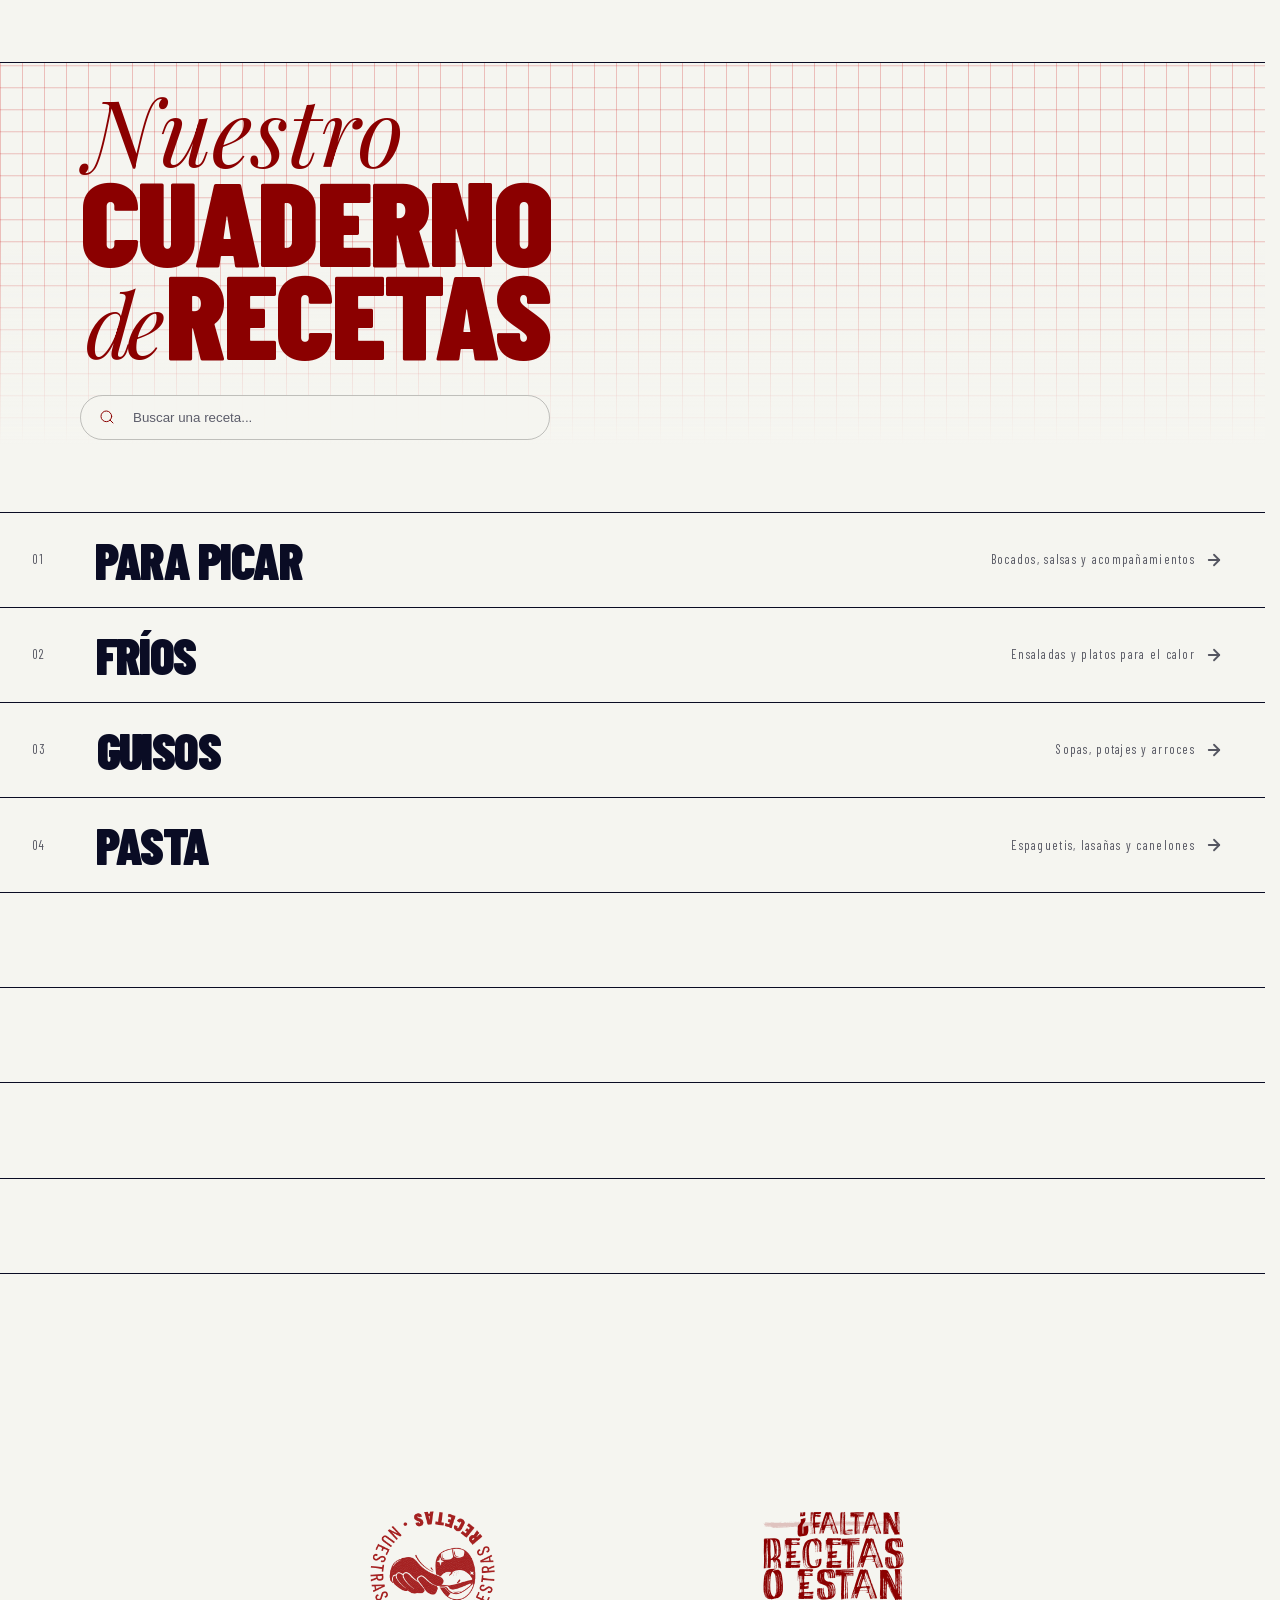
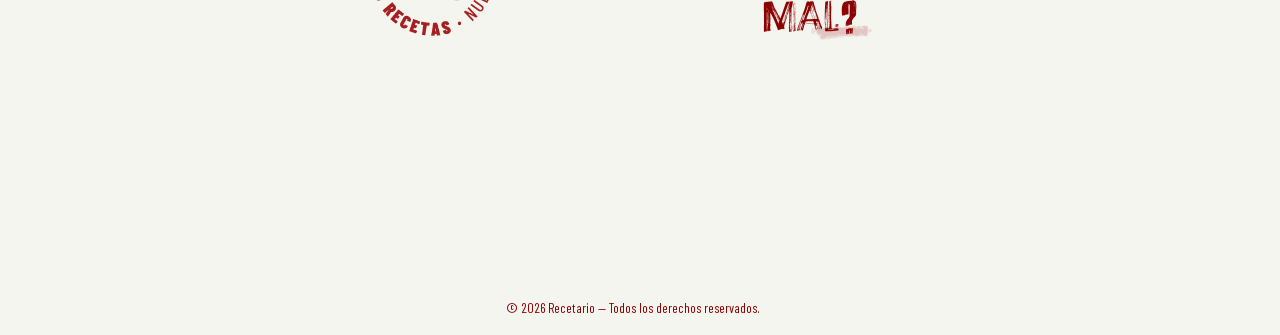
==== index.html @ 6b144cc1 "Add Salsa de Vino to Para picar with supplied ingredients and photo" ====
<!DOCTYPE html>
<html lang="es">
<head>
	<meta charset="utf-8">
	<meta name="referrer" content="strict-origin-when-cross-origin">
	<meta name="viewport" content="width=device-width, initial-scale=1">
	<script>
		try {
			if (sessionStorage.getItem('introPortadaVista') !== '29' && !matchMedia('(prefers-reduced-motion: reduce)').matches) {
				document.documentElement.classList.add('intro-pending');
			}
		} catch {}
	</script>
	<title>Cuaderno de recetas</title>
	<link rel="icon" type="image/svg" sizes="32x32" href="./images/Logo_Recipes.svg?v=burgundy-20261118">
	<link rel="preload" href="./fonts/BarlowCondensed-Bold-latin.woff2" as="font" type="font/woff2" crossorigin>
	<link rel="stylesheet" href="./css/fonts.css?v=marker-aid-20261117">
	<link rel="stylesheet" href="./css/footer.css?v=fluid-footer-confirmed-20261118">
	<link rel="preload" href="./fonts/BarlowCondensed-Regular-latin.woff2" as="font" type="font/woff2" crossorigin>
	<link rel="preload" href="./fonts/BarlowCondensed-Black-latin.woff2" as="font" type="font/woff2" crossorigin>
	<link rel="preload" href="./fonts/PlayfairDisplay-Italic-latin.woff2" as="font" type="font/woff2" crossorigin>
	<link rel="stylesheet" type="text/css" href="./css/styles.css?v=release-20261120">
	<style>
		/* Critical intro styles prevent an unstyled first frame while the rest of the page loads. */
		@font-face{
			font-family:"Barlow Condensed"; font-style:normal; font-weight:700; font-display:block;
			src:url("./fonts/BarlowCondensed-Bold-latin.woff2") format("woff2");
			unicode-range:U+0000-00FF, U+0131, U+0152-0153, U+02BB-02BC, U+02C6, U+02DA, U+02DC, U+0304, U+0308, U+0329, U+2000-206F, U+20AC, U+2122, U+2191, U+2193, U+2212, U+2215, U+FEFF, U+FFFD;
		}
		.IntroPortada-activa{overflow:hidden}
		.IntroPortada{--intro-fill-ease:cubic-bezier(.65,0,.35,1);display:none;position:fixed;inset:0;z-index:1000;overflow:hidden;background:transparent}
		html.intro-pending body>:not(.IntroPortada){visibility:hidden}
		html.intro-pending .IntroPortada,body.IntroPortada-activa>.IntroPortada{display:block}
		.IntroPortada_Fondo{position:absolute;inset:0;z-index:2;background:rgb(245,245,240);transform:translate3d(0,0,0);transition:transform 900ms cubic-bezier(.76,0,.18,1);will-change:transform}
		.IntroPortada_Escena{position:absolute;left:50%;top:49%;transform:translate(-50%,-50%);display:grid;justify-items:center;gap:clamp(24px,3vw,34px)}
		.IntroPortada_Marca{position:relative;width:clamp(94px,calc(14vw - 10px),150px);aspect-ratio:814.95/496.1;display:grid;place-items:center}
		.IntroPortada_Logo{position:absolute;inset:0;width:100%;height:100%;object-fit:contain}
		.IntroPortada_Logo--base{opacity:.5}
		.IntroPortada_Logo--fill{overflow:visible}
		.IntroPortada_Progreso{display:block;width:clamp(160px,21.5vw,258px);height:8px;min-height:8px;overflow:hidden;border:1px solid rgba(139,0,0,.9);border-radius:999px;background:rgba(139,0,0,.14)}
		.IntroPortada_Indicador{display:grid;justify-items:center;gap:8px}
		.IntroPortada_Contador{font-family:"Barlow Condensed",sans-serif;font-weight:700;font-size:clamp(18px,2vw,20px);font-style:normal;line-height:1;color:rgb(139,0,0);font-variant-numeric:tabular-nums}
		.IntroPortada_Progreso span{display:block;width:100%;height:100%;border-radius:inherit;background:rgb(139,0,0);transform:scaleX(0);transform-origin:left center}
		.IntroPortada.is-revealing{pointer-events:none}
		.IntroPortada.is-revealing .IntroPortada_Fondo{transform:translate3d(0,-100%,0)}
		@media(max-width:600px){.IntroPortada_Escena{top:48%;gap:32px}.IntroPortada_Marca{width:clamp(100px,28vw,126px)}.IntroPortada_Progreso{width:min(50vw,188px)}}
		@media(max-height:520px){.IntroPortada_Escena{top:45%;gap:18px}.IntroPortada_Marca{width:min(21vh,132px)}.IntroPortada_Progreso{width:min(31vw,205px)}}
	</style>
	

	<link rel="preload" href="./fonts/BarlowCondensed-Medium-latin.woff2" as="font" type="font/woff2" crossorigin>
	<script src="./data/recetas.js?v=wine-20261120" defer blocking="render"></script>
	<script src="./js/app.js?v=wine-20261120" defer blocking="render"></script>
<link rel="stylesheet" href="css/menu-cuenta.css?v=release-20261120"></head>

<body>
	<div class="IntroPortada" aria-hidden="true">
		<div class="IntroPortada_Fondo">
			<div class="IntroPortada_Escena">
				<div class="IntroPortada_Marca">
					<img class="IntroPortada_Logo IntroPortada_Logo--base" src="./images/Logo_Recipes.svg?v=burgundy-20261118" alt="">
					<svg class="IntroPortada_Logo IntroPortada_Logo--fill" viewBox="0 0 1000 609" aria-hidden="true">
						<defs><clipPath id="IntroLogoClip"><path id="IntroLogoFillPath" d="M0 614 Q500 974 1000 614 V609 H0 Z"/></clipPath></defs>
						<image href="./images/Logo_Recipes.svg?v=burgundy-20261118" width="1000" height="609" clip-path="url(#IntroLogoClip)"/>
					</svg>
				</div>
				<div class="IntroPortada_Indicador">
					<div class="IntroPortada_Progreso"><span></span></div>
					<span class="IntroPortada_Contador">0%</span>
				</div>
			</div>
		</div>
	</div>


<!-- CABECERA -->

		<header>
			<a href="./index.html?rev=mobile-photo-center-20261114" aria-label="Cuaderno de recetas, inicio" data-home-logo>
				<img src="./images/Logo_Recipes.svg?v=burgundy-20261118" alt="Cuaderno de recetas">
			</a>
	</header>

<!-- TITULO -->
	<section class="SEC_Titulo SEC_Titulo--home">
		<div class="TXT_Buscador">
			<h1 class="Title Title--composed" aria-label="Nuestro cuaderno de recetas"><div class="HomeTitleReserve" aria-hidden="true">
				<span >Nuestro</span>CUADERNO<br>
				<span>de</span>RECETAS</div>
                <svg class="HomeTitleArtwork" viewBox="10 0 588 360" preserveAspectRatio="xMinYMid meet" aria-hidden="true" focusable="false">
                    <text class="HomeTitleScript" style="--word:0" x="18" y="108" font-size="118" textLength="397" lengthAdjust="spacingAndGlyphs">Nuestro</text>
                    <text class="HomeTitleBlock" style="--word:1" x="10" y="232" font-size="150" textLength="588" lengthAdjust="spacingAndGlyphs">CUADERNO</text>
                    <text class="HomeTitleScript HomeTitleScript--de" style="--word:2" x="18" y="346" font-size="110" textLength="88" lengthAdjust="spacingAndGlyphs">de</text>
                    <text class="HomeTitleBlock" style="--word:3" x="118" y="348" font-size="150" textLength="480" lengthAdjust="spacingAndGlyphs">RECETAS</text>
                </svg>
            </h1>

<!-- BUSCADOR -->
			<div class="Buscador">
				<svg class="search-icon" xmlns="http://www.w3.org/2000/svg"
		         width="16" height="16" viewBox="0 0 24 24"
		         fill="none" stroke="currentColor"
		         stroke-width="1.5"
		         stroke-linecap="round"
		         stroke-linejoin="round">
		        <circle cx="11" cy="11" r="8"></circle>
		        <path d="m21 21-4.3-4.3"></path>
		   		</svg>
		   		<label class="visually-hidden" for="BuscadorInput">Buscar una receta</label>
		   		<div class="HomeSearchEntry"><input id="BuscadorInput" type="search" placeholder="Buscar una receta..." autocomplete="off" aria-controls="BuscadorResultados" aria-expanded="false"><span class="HomeSearchPrompt" aria-hidden="true"><span style="--word:0">Buscar</span> <span style="--word:1">una</span> <span style="--word:2">receta...</span></span></div>
		   		<button class="Buscador_Borrar" type="button" aria-label="Borrar búsqueda" hidden>×</button>
		   		<div class="BuscadorResultados" id="BuscadorResultados" aria-live="polite"></div>
			</div>

		</div>
	</section>

<!-- CATEGORIAS -->

	<nav id="Categorias" aria-label="Categorías de recetas"></nav>

<!-- FOOTER -->

	<footer class="SiteFooter" id="Footer"><div class="FooterBrand"><img class="FooterLogo" src="./video/Logo_Circle_GIF.gif?v=transparent-20261023" data-animated-src="./video/Logo_Circle_GIF.gif?v=transparent-20261023" data-static-src="./images/Logo_Recipes.svg?v=burgundy-20261118" alt="Cuaderno de recetas" width="200" height="200" loading="lazy" decoding="async"></div><div class="FooterInvitation"><a href="./participa.html" aria-label="¿Faltan recetas o están mal? Ir a La Cuenta"><svg aria-hidden="true" focusable="false" data-name="Layer 2" xmlns="http://www.w3.org/2000/svg" viewBox="0 0 120.94 114.66">
  <defs>
    <style>
      .FooterArt-1, .FooterArt-2 {
        fill: #8b0000;
      }

      .FooterArt-3 {
        font-size: 27.06px;
      }

      .FooterArt-4 {
        font-size: 35.78px;
      }

      .FooterArt-5 {
        opacity: .2;
      }

      .FooterArt-2 {
        font-family: 'Marker Aid';
      }

      .FooterArt-6 {
        letter-spacing: -.04em;
      }

      .FooterArt-7 {
        letter-spacing: -.05em;
      }

      .FooterArt-8 {
        letter-spacing: -.05em;
      }

      .FooterArt-9 {
        letter-spacing: .02em;
      }

      .FooterArt-10 {
        letter-spacing: .02em;
      }

      .FooterArt-11 {
        letter-spacing: .02em;
      }

      .FooterArt-12 {
        letter-spacing: 0em;
      }
    </style>
  </defs>
  <g id="FooterArtworkGroup">
    <g>
      <g transform="translate(.08 23.49)"><text data-reveal-word="" style="--word:0" class="FooterArt-2 FooterArt-3"><tspan class="FooterArt-11" x="0" y="0" xml:space="preserve">    ¿</tspan><tspan class="FooterArt-8" x="40.24" y="0">f</tspan><tspan class="FooterArt-11" x="49.28" y="0">a</tspan><tspan class="FooterArt-6" x="65.98" y="0">l</tspan><tspan class="FooterArt-8" x="75.23" y="0">t</tspan><tspan class="FooterArt-11" x="85.95" y="0">an</tspan></text><text data-reveal-word="" style="--word:1" class="FooterArt-2 FooterArt-4"><tspan class="FooterArt-10" x="0" y="29">r</tspan><tspan class="FooterArt-12" x="18.21" y="29">e</tspan><tspan class="FooterArt-10" x="33.6" y="29">ce</tspan><tspan class="FooterArt-7" x="67.66" y="29">t</tspan><tspan class="FooterArt-10" x="81.83" y="29">as</tspan></text><text data-reveal-word="" style="--word:2" class="FooterArt-2 FooterArt-4"><tspan class="FooterArt-10" x="0" y="56.06">o es</tspan><tspan class="FooterArt-7" x="62.44" y="56.06">t</tspan><tspan class="FooterArt-10" x="76.61" y="56.06">an</tspan></text><text data-reveal-word="" style="--word:3" class="FooterArt-2 FooterArt-4"><tspan class="FooterArt-12" x="0" y="83.12">M</tspan><tspan class="FooterArt-9" x="30.16" y="83.12">AL?</tspan></text></g>
      <g class="FooterArt-5">
        <g>
          <path class="FooterArt-1" d="M6.4,16.68l-.26.03h-2.34s0-.05,0-.05h2.6s.02.06,0,.02Z"/>
          <polygon class="FooterArt-1" points="8.8 17.68 8.44 17.75 8.41 17.7 8.63 17.65 8.8 17.68"/>
          <path class="FooterArt-1" d="M2.61,16.67h-.32s.32,0,.32,0Z"/>
          <path class="FooterArt-1" d="M3.58,16.7c.08,0,.05,0-.03,0-.19,0-.17,0,.03,0Z"/>
          <path class="FooterArt-1" d="M3.11,16.67c.08,0,.05,0-.03,0-.19,0-.17,0,.03,0Z"/>
          <path class="FooterArt-1" d="M2.85,16.7c-.06,0-.17,0-.16,0l.04-.04.12.05Z"/>
          <path class="FooterArt-1" d="M8.62,17.77s-.03.02-.07.02-.07-.01-.07-.02.03-.02.07-.02.07.01.07.02Z"/>
          <polygon class="FooterArt-1" points="3.28 16.68 3.32 16.69 3.28 16.71 3.25 16.69 3.28 16.68"/>
          <path class="FooterArt-1" d="M57.36,12.74l-.07.02c.08-.03.1-.03.07-.02Z"/>
          <path class="FooterArt-1" d="M111.12,13.77s-.11.03-.08.04l.09.02s0,0,.1.01l.17.06-.37-.03s-.03.02-.07.04l-.15.03c-.01-.07-.13-.06-.16,0h-.17s-.06.03-.07.04l-.04.08.07.05c.12,0,.25,0,.24.02l-.15.19s-.03.01-.05,0c-.02,0-.07-.03-.06-.04l.08-.11-.22-.05-.04-.06s.1-.06.04-.06h-.16s-.06.02-.06.02l-.2.03-.15-.03s-.12.02-.15.03h-.35c.01.07-.04.07-.08.03-.05-.03-.2-.05-.12.02h-.18s-.15,0-.15,0h-.24s-.14-.03-.11-.02l.1-.05s.14-.04.16-.05l.08-.07c.12,0,.18,0,.18-.01v-.06s-.02-.11-.02-.11c0-.03,0-.05,0,0l-.27.07.03-.09c-.16-.03-.16-.03-.17-.04l-.33-.04h.32c.07,0,.24-.01.26-.03l.07-.08.19.1-.02-.09-.03-.06-.19-.06-.27.1-.02-.11.29-.05s.02.01.07.05c.03-.01.12-.06.11-.08l-.09-.14-.22.09v-.07s-.19-.02-.19-.01l-.02.11.11.02h-.06s-.09,0-.09,0c0,0,0,.02-.02.04-.04,0-.17.03-.15.04l.08.05s-.01.06-.03.09c0,.02.13.03.2.04l-.09.04c-.06,0-.13-.01-.17,0l-.18.03-.39.06c-.03.07.01.07.08.03l.36-.06-.13.07s.11.07.09.1l-.08.14.08.08.16-.04s.1.02.18.04l-.07.05-.18.07-.5.02h-.3s-.16-.03-.16-.03c-.05.03-.21.1-.31.1h-.49s-.17,0-.2,0l-.34-.03.1-.09.22.03.14.02s.03-.03.01-.04l-.17-.05h-.15s-.09,0-.13-.01l-.31.07.11.04s.08-.01.12-.02l-.07.09s-.16.07-.14-.01h-.15s-.14-.04-.14-.04l.15-.02-.28-.06s-.01.04-.02.06c0,.01.05.02.07.03l-.16.02.08.02.1.03-.17.05v-.07s-.04,0-.04,0l-.32.03s-.11.01-.14,0l-.14-.02c-.32.1-.49.06-.85.06h-.6s-.5.02-.5.02c-.02,0-.05.03-.06.03-.01,0,.08,0,.12,0h.2s.59,0,.59,0l.02.11-.23-.04-.11.08-.07.05s.16.03.19.03l.3-.05.28.04.3-.03s.03-.04.08,0h.19s-.15-.1-.15-.1h.29s.34.01.34.01l.06.07s.06.03.09.04c.02,0,.1-.01.15-.02l.15.03.17-.04-.23-.08-.03-.1h.23s-.08.07-.08.07h.41s.31,0,.31,0l.03.07s.09-.02.07-.02l.08-.07.09.09s.19.03.26.03h.3s-.17-.05-.17-.05l-.18-.02-.1-.04c.12,0,.16.01.19,0l.14-.03h.3s.25-.02.25-.02l-.21.1c-.15-.04-.11,0-.05.02.07,0,.21.05.18.06l-.11.04-.14-.02c-.17.02-.22.03-.21.03l-.22-.05s-.1.03-.13.03h-.22s.04.05.04.05c0,0-.07.02-.09.02l-.13-.02-.3-.03c-.2.03-.22.03,0,0v-.1s-.11.06-.11.06l-.28.04-.21.03s-.13.03-.15.02l-.07-.06-.12.06-.34.02c-.02-.07-.03-.09-.01-.04h-.39c-.07.02-.23.05-.29.05h-.38c-.06-.01-.2-.02-.25-.02h-.36s-.21.02-.21.02h-.86s-.23.02-.23.02h-.52s-.36,0-.36,0h-.31s-.63,0-.63,0h-.33s-.14.02-.14.02l-.59-.02h-.21s-.37,0-.37,0h-.3s-.15,0-.15,0c-.03,0-.08.01-.15.03l-.62-.04c-.06,0-.23-.01-.21,0,.01.01.04.04.06.05l.14.06c-.05,0,0,0,.12,0,.03-.04.1-.04.11.02-.08.02.09-.02.13-.03l.12-.04c.06.04.08.06.06.04.14-.03.18-.04.22-.03l.14.02c.1-.04.1-.04-.02,0l.15.05.05.05s.05,0,.18.01c.06,0,.07,0,.03-.02l-.26-.08.3-.03.22.06.12.03.1.04.04.07-.25-.05-.05.02h-.24s-.24,0-.24,0c-.04,0-.18.02-.19.02l.59.02h.29s.27,0,.27,0h.19s.4,0,.4,0h.28s.25.01.25.01h.33s.16,0,.16,0h.12s.26,0,.26,0h.3s.88,0,.88,0h.33s0,.02.02.04l-.15.03s-.1-.02-.12-.02l-.37.02-.13.05-.07.08.13-.02s.05,0,.07,0l.18-.03.06-.05.12.06.16-.06c.18,0,.19.02.03.04-.12.03-.1.04,0,.02h.17s.11,0,.12,0h.03s.6,0,.6,0l-.12.06-.52-.02h-.06s-.19,0-.19,0h-.69s-.26.02-.26.02h-.62s-.37-.01-.37-.01h-.18s-.46,0-.46,0h-.15s-.09,0-.09,0h-.3s-.33,0-.33,0h-.15s-.12-.01-.12-.01l-.16-.02-.11.03-.24-.03h-.31s-.36.02-.36.02h-.6s-.61-.02-.61-.02h-.45s-.28,0-.28,0h-.25s-.1.02-.13.02l-.12-.03s-.16,0-.2,0h-.44c-.09,0-.19,0-.3,0h-.7s-.16-.02-.2-.02l-.24.02s-.14-.02-.18-.02l-.26-.02s-.18.04-.22.04h-.37c-.08-.01-.26-.01-.27,0-.15-.02-.36-.03-.48-.02l-.24-.02h-.17s-.16,0-.16,0l-.26.02h-.55s-.61-.01-.61-.01h-.19s-.23,0-.23,0h-.37c-.1-.03-.11-.03-.08-.02h-.27s-.25,0-.25,0h-.68s-.34-.01-.34-.01h-.5s-.04-.04-.02-.02l.64-.03h-.23s-.37-.03-.37-.03c-.05,0-.16.02-.12.02-.08.05-.12.07-.11.06h-.79s-.3,0-.3,0h-.4s-.27,0-.27,0h-.45s-.47,0-.47,0h-.57s-.2,0-.2,0h-.35c-.08,0-.21,0-.23.03l-.06.05h.46s0,.01-.1.05c-.13-.01.06,0,.07,0l.21-.03.23-.03-.03.08-.13.05-.15-.05-.1.08h-1.21s-.2-.04-.2-.04l.31-.02s-.02-.02-.02-.02l-.28-.03-.21-.02.04.09h-.45s-.19,0-.22-.01h.47s.07-.03,0-.01l-.25-.05s0,0-.15.03v-.07s.68,0,.68,0h.72c.08,0,.22-.01.28-.02.04,0,.06-.07.06-.07h-.29s-.1,0-.1,0h-.14s-.18,0-.18,0h-.12s-.83-.02-.83-.02h-.36s-.4,0-.4,0h-.24s-.6,0-.6,0h-.37s-.81,0-.81,0h-.28s-.39,0-.39,0h-.53s-.47,0-.47,0h-.31s-.4,0-.4,0h-.86s-.59,0-.59,0h-.57s-.39,0-.39,0h-1.14s-.23,0-.23,0c-.06,0-.26-.02-.33-.02h-1.01s-.65.02-.65.02h-.71s-1.58.03-1.58.03h-.88s-.31.02-.31.02h-.64s-.76.02-.76.02h-.34s-.32.01-.32.01h-.32s-.17.01-.17.01h-.49s-.07.04-.09.04l-.12-.02c-.12-.02-.54,0-.78.05l-.21-.07-.31.02-.46.06h-.84s-.25,0-.25,0l-.12.02-.13-.02h-.44s-.35.02-.35.02h-.3s-.28.02-.28.02l-.58.02-.66.02-.15.02h-.12s-.12-.02-.12-.02l-.12.02h-.08s-.36,0-.36,0h-.27s-.15,0-.15,0h-.44s-.47.03-.47.03l-.48.02h-.27s-.03.02-.03.06l.87-.03h.32c-.05.06-.08.09-.05.06h-.22s-.15,0-.15,0h-.4s.09.06.14.06l.37-.02h.3s.18,0,.16,0l-.08-.04s.05-.06.08-.06c.35,0,.41.06.47.02l.08-.04h.55s.32-.03.32-.03c.03,0,.17.03.12.02l.27-.02h.41c.15-.02.3,0,.5,0-.18.09-.36,0-.62.06l-.25-.03-.15.07h.68s.62-.02.62-.02l1.07-.02.03.03h-.51s-.35.02-.35.02h-.46s-1.1.04-1.1.04l-.21.02-.05.02.05.04s.15.01.2,0l.3-.02-.32-.04h.85s.04-.02.05-.02h.22s.4,0,.4,0l.06.04c-.13,0,0,0,.14,0-.03-.04,0-.04.05,0,.12,0,.2.01.25.01h.18s0-.02.05-.06c.07-.01.13-.03.09.05h.67s-.23-.05-.23-.05l.17-.02-.08-.06h.68s.04-.02.04-.02l-.09-.05-.07-.04s.12-.02.16-.02h.68s.59-.01.59-.01c.02.02.08.07.02.02h.51s-.26.07-.26.07l-.05.06h-.21s.06.05.05.06l-.04.04h.23s.36-.03.36-.03l-.48-.03h.44s.7,0,.7,0l.25.02.25.02s-.02-.07.01-.07c.03,0,.16.01.08,0l.04.08.19-.04-.1-.07h-.39s-.12.03-.12.03l-.15-.02s-.11.01-.14,0h-.79c.08-.02.21-.04.26-.04h.47s.76-.01.76-.01h.19s.03.08.03.08l.21.05-.07-.06h1.02s-.2-.05-.2-.05h-.24s-.28.01-.28.01h-.26s.13-.05.13-.05c.13.02.15.03.17.03l.19-.02s0,0,.01-.07c-.02,0-.13.02-.14.04h-.34s-.2-.01-.17-.02c.03,0,.12-.03.16-.03h.31s.49,0,.49,0h.39s.77-.03.77-.03c.06,0,.28.03.25.03l-.09.06s.14.02.19.02h1.1s.59,0,.59,0l-.46.03s.2.01.27.01h.62s.56,0,.56,0c.09,0,.2,0,.19,0l.05.06h.42s.1,0,.1,0l.41-.02.05-.1.29-.03s0,0,.06-.06h.11s.02.06.04.07l.23.02s-.04.05-.04.04l.21.05c.06,0,.2,0,.29,0h.39s.22,0,.22,0c.04,0,.06-.04.07-.06.07-.03.1-.03.01,0-.1-.05-.1-.05-.08-.04h.35s.16-.1.16-.1l-.05.07.53.02s-.02-.06-.06-.06l-.22-.02c.05-.02.14-.04.12-.04h.25c.05,0,.07.07.06.07-.03.04-.05.07,0,.01l.31.03.48-.03-.22-.03-.21-.06s.08,0,.16,0h.42s.22.02.22.02c.03,0,.06.04.06.03l-.22.07.25.07-.21.02.25.03.08-.06s.08-.04.08-.02v.08s.36,0,.36,0c.12,0,.38-.02.42-.04,0-.02.02-.03.13-.06l-.22-.03h-.38s-.37.02-.37.02c-.05,0-.12-.03-.17-.05h.29s.1-.01.1-.01l-.03-.05s.12-.06.16-.05l.13.03.03.08.25-.02s0-.02-.04-.05c.04-.02.25-.04.31-.02l.11.04.03-.02.12-.05.24.11c-.06,0,.11,0,.15,0l.12-.03s0-.03-.04-.06h.51s.07.05.07.05h.15s.06.08.06.08h.05s.08-.03.04-.02h.34s0,0,0-.02l-.03-.04.13-.03h.61s.34,0,.34,0h.22s.42,0,.42,0c.05,0,.17.03.21.04.03,0-.1.03-.14.04l-.34.02.44.02s-.07.03-.07.04l.03.06.16.04.39-.02s.2.01.27.01h.7s.07-.06.07-.06h.46s.19.06.19.06c.2-.01.18-.03.02-.05h.76s.11.06.11.06h.25s-.08-.06-.08-.06l.23.02s.14,0,.18,0c.04,0,.08-.05.06-.03l-.07-.05h.29s-.05.08-.05.08c.12,0,.16,0,.18-.02l.05-.05h.78s.48,0,.48,0c.09,0,.25.02.33.04h-.44s-.13-.02-.13-.02l-.17.02s.06.03.09.03l.39.05s.22,0,.18,0l-.22-.04h1.14s.01.06.01.06h.18s.1,0,.16.01c.04,0,.12-.03.18-.05l.21.03h.37s.24.02.24.02l.63.02h.4s.04-.01.13-.05l.04.06h.42s.31-.01.31-.01h.22s.48.03.48.03l.27-.02.17-.05.02.06s.11.01.15.01h.24s.33,0,.33,0h.31s.43,0,.43,0c-.04,0,.11.02.14.02h.51c.06-.02.2-.02.26-.01l.32.02h.22s-.03-.1-.03-.1l-.06-.05h.75s.37.01.37.01l-.2.03h-.38c-.13,0-.19.04.07.06l-.14.04.41-.03c.06-.01.13-.02.03.02.29.05.34-.07.49-.04l.21.05.09-.05.34-.02h-.52c-.07,0-.19-.04-.26-.06h.88s1.47.04,1.47.04l-.41.03h-.17s.07.05.07.04l.15.05s.15,0,.31,0l-.04-.05s.19,0,.23.02l.14.03s.04,0,.07-.04l.14-.02.2.06s0,0,.04-.05c-.03,0,.08.01.11.02.03.02.22.06.3.05l.34-.02.02-.06h.57s.13.02.2.03l-.11.05h.5s.56,0,.56,0h.39s.8,0,.8,0h.38s.45,0,.45,0c.06,0,.18.03.12.02.18-.01.34-.02.43-.02h.34s.25,0,.25,0h.72s.17,0,.17,0l.18.02-.1.07h.13s.07-.07.07-.07l.07-.05h.35s.34,0,.34,0h.18s.38-.01.38-.01c.02,0,.13.06.11.05-.02,0,.04-.06.08-.06l.4.02.19-.02h.21s.36-.01.36-.01h.31s.21-.02.21-.02l.27-.02.45-.03.03.09h.04s.11,0,.14,0h.18s.08-.03.08-.03l-.28-.02s.02-.06.07-.06h.21c.07,0,.2-.01.28-.02l.45-.04c.05,0,.2,0,.29,0l.12.08s.03,0,.16.03l-.29.04-.16-.11-.02.13-.75.04c-.11,0-.32,0-.44,0l-.09-.03h-.04s-.14.04-.14.04c-.07-.04-.03-.02.03.02l-.25.02h-.23s-.6.03-.6.03l-.13-.05s-.18-.03-.06.02l-.11.05-.09-.03-.09.02-.11.02h-.49s-.75.03-.75.03l.03-.03.07-.06-.23.06s-.11.03-.11.03c-.03,0-.07-.02-.24-.02h-.12s-.11,0-.11,0h-.12s-.14,0-.14,0h-.25s-.17.02-.17.02h-.16s-.25-.02-.25-.02c-.04,0-.1.02-.16.04h-.11s-.12,0-.12,0h-.15s-.44-.03-.44-.03l-.16.02h-.15s-.16,0-.16,0h-.16s-.35.01-.35.01h-.13c-.12-.05-.2,0-.23,0h-.9s-.8,0-.8,0h-.61c-.07-.01-.12-.02-.09-.01h-.33s-.15,0-.18,0h-.17s-.57,0-.57,0h-.43s-.23-.01-.23-.01h-.41s-.75-.01-.75-.01h-.21c-.13.01-.39,0-.51-.01-.09-.01-.11-.02-.11-.02-.12.01-.24.03-.3.03l-.72-.02h-.53s-.2-.01-.2-.01h-.4s-.32,0-.32,0h-.23s-.11,0-.11,0h-.77s-.14,0-.14,0h-.12s-.32,0-.32,0h-.44s-.31,0-.31,0l-.69-.02h-.41s-.33,0-.33,0h-.21s-.65,0-.65,0h-1.05s-1.28,0-1.28,0l-.24-.03h-.92s-2.43,0-2.43,0h-.44s-.24-.01-.24-.01h-.37s-1.19,0-1.19,0h-.31s-.57,0-.57,0h-.52s-.17-.02-.17-.02h-.51s-.35.03-.35.03c-.04,0-.16,0-.21,0h-.57s-.52.01-.52.01c-.11,0-.34,0-.45-.01l-.21-.02s-.11.02-.15.04l-.2-.02c-.07,0-.23,0-.3,0h-.35s-.3,0-.3,0h-.14s-.22,0-.22,0h-.31s-.59.02-.59.02c-.07.01-.1.02-.09.02,0,0-.08-.04-.1-.03l-.23.02h-.53s-.5,0-.5,0h-.31s-1.02-.02-1.02-.02c-.09,0-.32.02-.39.03h-.27s-.27,0-.27,0h-.36s-.91.02-.91.02h-.12s-1.26,0-1.26,0h-1.4s-.54.02-.54.02h-.8s-1.66.03-1.66.03h-.16s-.79.02-.79.02l-.72.02h-.72s-.64.01-.64.01h-.22s-.59.03-.59.03l-1.03.03-.44.02s-.11-.03-.13-.03c-.02,0-.1.02-.13.02h-.37s-.4.02-.4.02l-.67.02h-.61s-.5.02-.5.02h-.15s-.17.03-.17.03l-.6.02c-.52.02-.63-.02-.73-.01l-.37.04-.38-.03-.14.06h-.28c.01-.07-.06-.05-.09-.01l-.24-.02s-.1.03-.15.05h-.3c-.06-.02-.23,0-.3,0l-.57.03-.56.03-.32.02h-.35s-.59.03-.59.03c-.07,0-.29-.02-.32-.03,0,0-.14-.02-.13,0l.04.05s-.17.03-.23.03l-.53.02h-.34s.09-.07.09-.07l-.18.02-.13-.03-.14.03s0,.01.06.05l-.26.02h-.11s-.11,0-.11,0l-.84.03-.08-.06-.05.05-.29.02c-.07,0-.26,0-.32,0l-.21-.05-.18.04s-.15.08-.23.07c-.11-.01-.21-.03-.24-.02l-.15.03s-.12,0-.08,0l.04-.08-.14.07s-.19.02-.23.02l-.28-.03c-.12,0-.14,0,.04.04l-.27.02c-.14,0-.17-.03.03-.05l-.27-.03-.27-.02.02.11s-.1-.02-.1-.02l-.2-.07-.05.09-.28-.03-.16.06s-.15,0-.19,0l-.32-.02-.04-.07-.19.04-.1.02-.1.03s0,0,.03.04h-.18c-.09.02-.18-.1-.25-.1h-.2s.17.07.17.07c.25.08-.46-.04-1.03-.05,0,.05-.03.07-.11.02l-.25.09h.39s-.16.06-.16.06h-.43c-.26,0-.37-.07-.63-.04l.05.02.28.02h-.35s0,0-.03-.01l-.22.05h-.39s-.66.04-.66.04h-.19s-.49.03-.49.03l-.39.02-.39.02-.39.02c-.06,0-.26,0-.29,0l.26-.04s0-.03.14-.03c.02,0,.08-.07.01-.07-.06,0-.23,0-.26.02l-.14.07c-.12-.03-.22-.03-.28-.04-.03,0-.03.05-.01.04.26,0,.18.03.03.03-.07,0-.17.02-.12.04l-.28.04-.13-.02s-.09.02-.12.02h-.21s-.18-.01-.18-.01c-.03,0-.06.03-.09.04l-.87.03h-.23s-.29.04-.29.04c0-.06,0-.06,0,0h-.31c-.03-.08,0-.03,0,.01l-.74.04-.33.02h-.2s-.53.03-.53.03h-.31s-.35.03-.35.03l-.56.03-.65.02c-.1.01-.28.03-.36.02l-.37-.04s0-.01-.03-.06c.5,0,.4-.06.33-.05h-.16s-.22.03-.22.03c-.03,0-.03.03-.06.08l.25.03s0,.02,0,.02h-.44s-.34.03-.34.03h-.04s-.1.02-.12.02l-.61.02h-.21s-.52.04-.52.04l-.39.02-.31.02-.72.03-.57.04-.39.02-.71.03c-.09,0-.24-.02-.44-.05-.03,0,0,0,.15-.03l-.04-.05h-.28s0,.05,0,.05l.07.02s-.09.01-.06,0h-.07s-.18,0-.18,0l-.08.08c-.12.02-.35.03-.54.04h-.27s-.48.04-.48.04l-.56.03-.4.02s-.09,0-.25-.02c0-.03,0,0,0,.04h-.38s-.27.03-.27.03l-.33.02h-.32s-.4.03-.4.03l-.33.02c-.34.02-.29-.07-.64.01l-.16.03-.47.02-.85.04h-.24s-.25.02-.25.02h-.32s-.46.04-.46.04l-.55.03-.38.02-.72.03h-.39s-.24.02-.24.02h-.12s-.17-.05-.17-.05l.12-.05s.1-.04.07-.03l.36-.02-.12-.05c.05-.03.19-.1.28-.11l.28-.04.26-.04-.2-.03.43-.06-.15-.02c-.15.01-.37.03-.47.02l-.27-.02c-.24-.02-.4.03-.62.02h-.34s-.23-.02-.23-.02h-.25s-.01-.07,0-.07l.2-.04.14-.06-.24-.04.15-.09s-.12-.04-.1-.05l.11-.06h-.31s-.13-.04-.09-.04h.18c.09,0,.22-.03.35-.06.02-.02,0-.02-.05-.01l-.43-.03-.13-.03h-.76c-.19.02-.38.01-.52-.03h.73s.24-.02.24-.02h.38s.43-.03.43-.03l-.33-.05s-.06-.04-.1-.04h-.5s-.34.01-.34.01c-.08,0-.26,0-.36,0h-.4s-.09,0-.09,0l-.11.03h-.61s-.58.03-.58.03h-.39s-.64.03-.64.03c-.07,0-.21-.02-.25-.04-.04-.01.11-.07.17-.07l.55-.02h.57s.26-.03.26-.03c.13,0,.18-.04-.01-.04l-.04-.08h.3c.06-.03.14-.06.12-.05h.48s-.14-.05-.14-.05c-.02,0-.13.01-.15.01h-.15s-.1,0-.12,0h-.37s-.06.13-.06.13c-.02.03-.35.05-.41.02-.02,0-.08-.04-.07-.03l-.17.07h-.83s-.11,0-.11,0h-.09s-1.01,0-1.01,0l-.09-.08c.06-.02.14-.05.16-.04l.08.03.19-.04h.72c.09,0,.07-.11.02-.12l.4-.02h.23s-.1-.09-.1-.09h.4c-.09.08.07.06.1.02h.23s.04-.01.1-.04l.17-.02-.38-.02.23-.04h-.62s-.62,0-.62,0h-.51s-.6-.03-.6-.03l-.31-.04-.17-.02s.04-.04.08-.04l.14-.02s0-.01-.05-.05h.21s.03-.01.05-.02c.01-.01-.05-.03-.15-.04-.07-.01.08-.06.11-.03h.25c.11-.02.09-.07-.05-.07l.02-.09c.25,0,.04,0-.05,0l-.32-.02-.24-.02c-.05,0,.07-.05.1-.06.06,0,.14.02.18.02h.17c.09.02.21.02.36.03l.27-.15h-.15s-.21.03-.21.03l.06.06-.23-.03.25-.09.12-.03c-.04-.08-.12-.06-.19,0v-.07c.07,0-.05,0-.11,0-.02,0-.12-.02-.11-.02.01,0-.08.02-.1.03l-.18.04c-.06-.02-.1-.11-.02-.11h.39s.01-.03.01-.02l-.31-.04.09-.04s.04,0,.14.01c0,0,.01-.02.02-.03,0,0-.07-.03-.1-.03l-.18-.03s0-.04.04-.04l.16-.02s.17-.02.13-.02l-.41-.06-.27.02.06-.06s.13-.04.1-.04l-.23-.02.05-.06-.2-.05s-.08-.04-.1-.05c-.01,0,.13-.01.16-.02l.13-.02s.04,0,.12.01l-.08-.07-.35.04s-.03-.01-.08-.04c-.06,0-.18-.01-.2-.03l-.17-.09c-.06-.04-.04-.06.08-.02l.24-.03.08-.03.16-.02s.06-.06.05-.05c.14.04.18.06.19.07,0,.03.05.05.08.05l.05-.03.07-.07.05-.05h.06s.11-.09.11-.09c.02-.02,0-.06-.02-.07-.02-.01-.16,0-.14,0l-.18.04h-.23s-.17.03-.17.03c.04.03.06.07.02.07h-.42s.05.05.04.04l-.21.02h.05s.22.02.22.02c-.03.01-.11.03-.14.03l-.13-.02h-.07s-.12-.07-.12-.07l.41-.06.25-.05c.37-.07.64-.02.72-.1l.29-.03c.07.02.33.02.41,0l.2-.05h.51s.21.01.21.01h.29s.24,0,.24,0l.2-.03-.28-.02-.2-.02s-.03-.02,0-.07h-.14s-.36-.03-.36-.03l-.17.05.3.06-.12.02h-.58s.1-.1.1-.1l.1.05.07-.08h-.28s-.29-.02-.29-.02l-.21-.07s-.07.02-.09.02l-.2-.04c-.05,0-.06-.06,0-.05h.32s-.08-.06-.12-.06l-.23.02s.2-.08.29-.08l.39-.03s.15,0,.19,0h.28s.11-.02.14-.02l.21.03s-.02,0,.08-.04h.36s.34.03.34.03l-.22-.04h.54s0-.01-.02-.06h-.53s-.18.01-.18.01l-.85-.02c-.07-.01-.11-.02-.12-.01l-.09.06h-.28c-.05,0,.03,0,.21-.03l-.36-.02.04-.09s-.09-.04-.06-.04l.16-.02s.2-.02.25-.02h.54s-.08.07-.08.07c-.01.01.12.02.16.02h.71s.87,0,.87,0l.15-.03h.86s.28.02.28.02h.4s.19,0,.19,0h.41s.56-.01.56-.01h.88s.46,0,.46,0h.13s.15,0,.15,0l1.23-.02c.11,0,.26,0,.34,0l.41-.03c.23-.01.56-.02.82-.01h.24s.37.01.37.01c.08-.01.25-.03.33-.04l.34-.02c.19.01.44.02.57,0l.37-.03h.32s.67-.02.67-.02h.64s.09.04.09.04c.02.01.14.03.15.02l.04-.05s.09-.04.12-.04l.15.06s.14.02.19.01l.53-.05s0,0,.02.06c-.09-.02.01,0,.12.02.08-.02.15-.04.15-.04l-.1-.06s.15-.02.17-.01c.04,0,.16.04.13.03-.1.03-.14.04-.11.06.17-.03.17-.03.25-.06l.33-.05h.14s.41.03.41.03l.28-.03s.04-.04.08-.04h.55s.36-.02.36-.02l.2.02.12.03s.03.08.03.07l.21-.05-.15.08h.44s.15,0,.2-.01l.6-.02c-.07-.02-.17-.05-.23-.06l-.26-.02v-.07s.3,0,.3,0c.03,0,.09,0,.21.03v-.02s.24,0,.24,0c.07,0,.2-.01.27-.02l.57-.04.54-.03s.07.05.1.05l.17-.02.05.05.13-.04s-.09-.02-.06-.03c.03,0,.11-.02.12-.01l.04.05.27-.05c.04.07.1.07.1,0h.32s-.17.05-.17.05c-.03,0,.11.01.18.02.04,0-.03.04-.07.05l-.19.02-.36.03-.1-.04s-.1,0-.15.01l-.28.03-.12-.05-.03-.04-.16.09c-.09-.02-.14-.04-.17-.03l-.19.04c-.05,0-.16,0-.21,0l-.31.03.43.02c.1,0,.29,0,.38,0h.3s.17-.05.17-.05c.13,0,.18,0,.18,0,.15.03.25.05.34.05h.59s.21,0,.21,0l.26-.03c.12,0,.26,0,.38,0,.18-.02.33,0,.48.07l-.14.06h-.4s-.36,0-.36,0c-.07,0-.23-.02-.34-.03l-.22.03h-.49s-.43,0-.43,0h-.41s-.65.02-.65.02h-.34s-.28.01-.28.01h-.97s-.31,0-.31,0h-.31c-.07.02-.25,0-.27,0h-.23s-.41,0-.41,0l-.19.03h-.16s-.28,0-.28,0h-.51s-.4,0-.4,0h-.29c-.06,0-.2,0-.3.02h-.21s-.27-.03-.27-.03l-.16.05c-.12-.02-.2-.04-.24-.04l-.22.04h-.44s-.33.02-.33.02h-.37s-.79.03-.79.03l-.55.02-.14-.02-.12.02h-.27s-.13-.04-.13-.04h-.21s-.17.04-.17.04c-.05.01-.2-.01-.26-.02l-.22-.05v.09s-.3.05-.37.04l-.14-.07c-.07,0-.15-.02-.17-.01l-.16.05-.27-.09-.27.08c-.1,0-.22-.02-.28-.02h-.28s-.14-.06-.14-.06l-.18.1-.42-.05.07.06h-.44s-.17.04-.17.04c-.02,0-.15-.03-.21-.03h-.37s-.12,0-.12,0h-.13s-.35,0-.35,0l-.18.04c-.06.01-.26,0-.33,0l-.42.02h-.38s-.4,0-.4,0c-.05,0-.21,0-.21-.01l.02-.07-.13-.06-.17.07c.12.02.16.03.15.03l-.18.05s-.14-.02-.13-.03l.1-.09-.15.03-.09.04-.08.07s-.12,0-.17-.02v-.04s.1-.02.14-.02l-.1-.07h-.24s-.12.06-.12.06l.08.04s-.09.01-.08.02l.07.06-.23-.02c-.13.01-.33.02-.42,0h-.07s.04.05.04.05h1.31s.31-.02.31-.02h.23s.44,0,.44,0c.07,0,.22,0,.29-.01l.2-.02c.05,0,.25.02.35.03h.4s.63,0,.63,0h.41s.62,0,.62,0h.52s.47,0,.47,0h.45s.42-.01.42-.01h.65s.17,0,.2,0h.85c.07,0,.25-.03.32-.03h.14s.12,0,.17.02c.04.01.14-.02.19-.03h.9s.36-.03.36-.03c.05,0,.18.02.22.03h.27s.69-.02.69-.02h.2s.34.04.34.04h.23s.23-.02.23-.02h.26s.41-.01.41-.01h.35s.26,0,.26,0h.43s.4-.02.4-.02l.69-.02h.47s.5,0,.5,0h.45s.67-.02.67-.02h.29s.31,0,.31,0l.28-.03c.17.01.38.01.53,0,.34-.02.35.02.54-.05.18-.06.25.04.58.03h.3s.45-.04.45-.04l.32.02h.4s0,0,.1-.07c-.07,0,.11,0,.15,0l.29.02s.04,0,.11-.02h.53s.32.01.32.01c.08,0,.26-.03.33-.04h.11s.17,0,.17,0h.25s.4-.03.4-.03l.48-.02h.24c.17,0,.38,0,.54,0h.25s.49-.02.49-.02l.75-.02c-.09-.01-.27-.03-.36-.03h-.62s-.12.02-.12.02l-.57-.03-.15.02s-.24.02-.3.01h-.47s-.25,0-.25,0c-.07,0-.26-.01-.32-.02-.08-.02-.24-.02-.32-.02l-.41.03-.41.02-.1-.05s-.1,0-.13,0c-.05,0-.11-.02-.13,0l-.1.06s-.03,0-.06,0l-.13-.04s-.1.03-.12.05l-.45-.06s.03,0,.12-.04l.44-.02h.66s.4,0,.4,0l.36-.02.47-.02-.1.06.22-.06h.47c.11,0,.32,0,.43.01l.3.03c.06-.01.26-.04.34-.04h.41s.18.05.18.05c.12-.03.19-.05.25-.05h.26c.05.02.19,0,.27,0,.08,0,.3,0,.27.03l-.06.06s.32.03.29.03h.19s.58-.03.58-.03c-.08-.02-.18-.04-.24-.03h-.46s-.02-.04-.02-.04c.13.01.15.02.18.02h.21s-.03,0,.1-.05l.35.03-.03.06c.18.03.27,0,.13-.04,0,0,.06-.02.12-.04.03,0,.22-.02.27-.01l.45.05.06-.04s.11.01.14.02l.18.03.22-.07.36.06c.07-.02.21-.06.28-.05l.25.04.3-.04h.28s.45-.01.45-.01h.24s.7,0,.7,0h.13s.54,0,.54,0h.36s.13-.02.13-.02h.11s.15,0,.15,0l.36-.02c.09,0,.29,0,.39,0h.25s.49,0,.49,0l.47-.03.37-.02h.64s.15,0,.15,0l.27-.04s.1-.04.11-.03l.05.06h.17s.38-.01.38-.01h.19s.21-.02.21-.02h.36s.39-.01.39-.01c0-.05,0-.06,0-.02.15.01.23.02.26,0,.03-.02.1-.06.14-.05h.23s.14.01.14.01l.42.02.15-.04c.22.02.37.02.5,0l.38-.04-.06.06.23-.07h.61c.07.02.08.03.1.02l.11-.03c.15,0,.35,0,.53,0l.79-.03,1.35-.02h.39s.38-.01.38-.01l.42-.02.39-.02.54-.02h.46s.12.01.15.01l.2-.02.47-.03h.32s.3.01.3.01h.41s.53-.02.53-.02h.37s.36-.02.36-.02h.51s.27-.02.27-.02l.04-.02.18.02.27-.02c.33-.02.35,0,.55-.02.23-.03.05,0,.36.01.03,0,.12-.01.15,0h.08s.16-.04.16-.04c.13,0,.24,0,.28,0l.4-.03.21.02.18-.02h.29s.31-.02.31-.02c-.01.07,0,.06,0,.02h.33s.08.03.09.02l.1-.06s0,0,.1.02l.54-.02h.54s.57-.02.57-.02l.53-.02h.19s.81,0,.81,0h.39s.33-.03.33-.03h.47c.08-.01.25-.02.34-.02h.17s.11,0,.11,0c.02,0,.09,0,.11,0h.12s.19,0,.19,0c-.04-.03,0,0,.06.03l.17-.05.29-.03c.07,0,.23.03.26.03.44-.06.69-.02.77-.03l.12-.02.22.07.15-.04.13-.04s.13,0,.12,0l.15.05.5-.05c.07,0,.22.01.28.02l-.23.03s0,0,.01.02l.09.04c.07.02.11.03.04-.01l.18-.1.09-.05s.17.01.22.02c.07,0,.12-.01.12-.01l.2.04.24-.05c.07-.01.28.03.28.05,0,.02-.06.05-.13.09l.11.02h.43c-.09-.02-.15-.04-.15-.04l-.22-.02.13-.08.25.03h.11s.21.07.21.07l.07-.07s.11-.07.12,0l-.08.07-.08.07-.08.06-.09.05-.02-.06-.22-.04h-.12s-.15.01-.15.01h-.25s-.17.02-.17.02l-.18.02.09.04h.24s-.02,0-.12.03v.07c.16-.03.2-.04.19-.03-.02-.03-.03-.07,0-.06.03,0,.1,0,.12.01l.06.02-.02.05c.17-.02.22,0,.11.04.02,0,.25,0,.23,0l.15-.05.31-.06c-.16-.07,0-.07.08-.05l-.05.05s.09.02.12.02h.14s.07,0,.07,0c.02,0,.06-.02.04-.02-.02,0-.12-.04-.06-.02.03-.04.05-.07.05-.06l-.26-.02-.15.02s-.08-.04-.04-.05h.18s.16-.01.15-.02l-.08-.06s.03,0,.15-.04c0,0-.02-.02-.05-.07h.37s.12.02.15.02l.22-.03s0,.04,0,.03l-.37.1s-.09.05-.1.04l-.06-.07s-.04,0-.06,0l-.13.08h.21s.29.01.29.01l-.04-.09.28.09h.36c-.08-.05-.09-.06-.03-.02h.2s-.08-.08-.08-.08c-.01-.01.13,0,.17,0,.08,0,.2-.02.25-.04,0,0,.14.03.15.02l.04-.07h-.16s.04-.06.04-.06l.27.05.11.02.16-.06c.11.06.13.06.1.05h.22s.14,0,.2,0l.27-.03c.13,0,.18.02-.02.04l.13.02.21.03h.03s-.15-.07-.15-.07c.16-.05.45-.05.64,0l.05.02-.04.03-.07-.03v.07s.13.04.16.03l.17-.04c.13,0,.36.03.52.04h.3c.11-.02.08-.01.01,0l-.08.06s.11.05.15.05c.06,0,.21-.01.23-.03l.14-.08-.04.07s.12.04.16.03l.14-.03-.15-.05.33-.06h.27s.06-.06.06-.06c.01-.01.12.01.15.02l.22.06s.21-.02.18-.04l-.1-.06s.06,0,.09,0h.12s.45,0,.45,0h.31s.15,0,.15,0h.13s.15,0,.2,0l.19-.02-.07.06.23-.04h.24s.06.04.06.04c0,0-.09.04-.07.03l.42-.03.54-.04s-.02-.08-.13,0l-.29-.1h.52s.73-.01.73-.01h.17s.32,0,.32,0l.13.06.27-.02s.03.03.04.04c.01.01-.05.02-.1.04-.05.01-.1.05-.11.07h.2s.07.04.04.04l-.27.03.31.02h.16s.04.03.06.06c.07,0,.3.04.4.04h.32s.12-.01.12-.01h.13s.3-.02.3-.02h.14s-.14.08-.14.08h-.18s-.16,0-.16,0h-.18s-.28.05-.28.05c.01.03.02.08-.02.07l-.22-.04-.09.05s-.06.05-.02.06c.03,0,.15.01.18.01h.55c.07,0,.24-.04.29-.06l.17.04.24.07h.15s.14-.04.14-.04c.08.06.09.06.12.05l.1-.08s-.05-.03-.08-.04h.18s.19.07.19.07c.11,0,.18-.02.2,0l.11.05.07-.05-.19-.06s.1-.04.15-.04l.25.02s.08.04.1.06l.26.06h.28s-.1-.06-.1-.06c-.04-.02-.05-.08-.05-.12h.23s.11.01.11.01l.13-.02h.34s.08.05.08.05h-.15s-.08.01-.13.02l-.24.04-.2.04.4.04.11.04s.04-.08.08-.08h.14c.05,0,.17-.02.22-.01h.1c.09,0,.23-.02.29-.01l.14.02h.06s-.04.04-.04.04l-.07-.03-.07.04s.12.03.34,0c.01-.04.03-.07.07-.07h.24s.11,0,.14.01c.02,0,.01.02-.02.01h-.18s-.23.02-.23.02l.31.02h.42s.17-.06.17-.06l-.07-.04c-.1.06-.16.05-.17,0-.01-.03-.04-.06,0-.06h.18s.21.01.21.01l.29.06.22.03-.13.02-.34-.03c-.06,0-.05.06,0,.06h.32s-.06.05-.06.05l.29-.08.12-.02s.08.03.11.03l.48.02s.14-.04.13-.03c0,0,.08.03.1.03l-.16.08.4-.05s.19.07.17,0l.37-.02.14.06h.19s.21-.08.21-.08l.25.04.44-.02s.15-.03.16-.05l.04-.06s.1.02.11.03v.09c.11.02.2.04.13.03,0,.07,0,.07,0,.06.17-.03.15-.03.16-.06.26-.03.56.03.6-.07-.17-.06-.07-.06.04-.03l.03.15.2.05.06-.1h.25s.14.05.14.05c.02,0,.09.07.03.08l-.18.04s-.12.02-.15.01l-.09-.02c-.07,0-.11.01-.09.01l-.18-.04.06.07s-.09.03-.1.02l-.05-.06c-.05-.01-.23-.03-.3-.03h-.35s.09.05.09.05c.01,0-.03.02-.06.03l-.29.08-.28-.02.08-.06s.08-.04.05-.05l-.12-.03c-.06.05-.09.07-.05.04h-.35c-.09.01-.09,0-.02-.03-.03-.04-.05-.07-.1-.07h-.26s-.1.04-.13.05c0,.04,0,.08-.04.08h-.19s-.15-.03-.15-.03l.27-.03c-.11-.03-.33-.04-.42-.02.09.09-.24.09-.19,0l-.08.05h-.25s-.16-.06-.23-.06h-.41s-.11.04-.16.06l-.15.04s-.03-.08-.09-.08l-.15.02s-.05,0-.06-.01l-.06.02h-.24s-.35-.01-.35-.01l-.13-.03-.26.07h-.02s.13.09.13.09c.05.03.24.05.38.05.1,0,.26,0,.21,0l.28-.11s.06-.03.05,0l.19.08s-.24.06-.22.08l.05.04s.12.04.13.03l.07-.05.08-.06.11.04c.05.02.26.04.29.02l.09-.07.29-.04-.26-.04-.18-.04.31-.03.21.05s.03.02.02.07c-.07,0,.1.01.13.01h.36s.09-.08.14-.07l.17.04s.08-.02.14-.04c.13,0,.17.02.03.03l-.18.04-.14.05.06.09s.16.03.2.03l.19-.02h.37s.45.02.45.02h.23s.64.02.64.02h.98s.47,0,.47,0c0-.04,0-.07.03-.07l.21.02v.05s.08.04.1.03l.19-.03c.1.01,0,0-.15-.02l.14-.05.13.11c.09,0,.36-.02.42-.05l.12-.06.11.04-.22.04.53.02s.02-.02.05-.04h.23s-.08.04-.08.04c-.02,0,0,.04.04.03h.15s.18-.01.18-.01h.22s.35,0,.35,0h.55s.12,0,.12,0h.13s.31,0,.31,0l.23-.04c.06-.01.24-.03.32-.03l.58.03h.45s.39.01.39.01l.61.03h.35s.24.02.24.02c.05,0,.16-.03.2-.02l.18.02.21.02.05-.03.49.04.19.04.4.03.07-.09-.22-.05.35-.02-.12-.09c-.08.04-.12.06-.17.06h-.14s-.29.01-.29.01h-.2s-.3,0-.3,0h-.31s-.31-.01-.31-.01h-.36c.06-.04.14-.08.13-.08l.4-.02.28-.02c.16.03.36.05.48.05h.11s.13-.02.13-.02h.2c.06,0,.11,0,.18,0,.08,0,.22,0,.22-.02v-.09s.34-.04.34-.04c.05,0,.16-.04.26-.07h-.21s-.29.01-.29.01l-.02-.05.16-.1.32-.02-.06.11.13-.03.14.09-.23.06.04.1c-.07,0-.24.03-.21.04l.09.07-.12.09.16.03c.12-.05.18-.07.16-.08l-.07-.07h.39s.45,0,.45,0c.09,0,.18.04-.03.03l-.19.07c.25,0,.36-.02.53-.08h.75c.08,0,.27.02.34.01l.4-.05h.21s.23-.01.23-.01c.05,0,.2.01.28.02l.15-.05.16.05.08-.06.22.03s.11-.03.14-.03h.28s-.09.09-.09.09c-.11,0-.21,0-.2,0l.05.04s.1-.01.15-.02c0,0,.08.03.08.02,0,0,.08-.05.11-.05h.49s0-.08,0-.08h-.32s-.16.02-.16.02c-.03,0-.09-.04-.09-.05,0-.02.07-.07.13-.07l.21.02.3-.04.43-.04-.21-.03-.43-.04h.74c.1.04.12.05.09.03.18-.04.18-.04.21-.04l.2.03-.11.04-.21.11.24.02.1.07.16.03s-.05.02-.12.03l-.18.06-.12-.1-.18-.04c.2-.03.07,0,.01,0h-.21s-.06-.04-.08-.05c-.01,0-.11-.04-.12-.03l-.05.05s-.06.09-.04.06l.38.04s.14.03.15.04l.02.07c.06,0,.2,0,.02.02l.19.06-.15.02s.02.04.04.05l-.06.08-.18.03-.26.02v.08s-.19.05-.19.05l.04-.09s-.12.07-.15.1c-.02.02.11.07.15.09.03.01-.08.05-.15.07l-.02.06h.23s.05-.11.05-.11l.17-.09-.15-.05.23-.06.17-.03s.13-.04.14-.05l.13-.15s.05-.08.06-.11c0-.03.16-.05.25-.05l-.03.06.28-.09.07.08.07.08s.1.02.23.04l-.02.09s-.23.02-.23,0l.02-.07-.18-.02-.29-.02-.02.06s.09,0,.18,0c0,0,.1.04.07.06l-.1.05s.02.05.01.03c-.06.03-.14.07-.07.04l.28.07-.15.04-.16-.03c-.05.05-.06.06-.05.07l.04.03ZM74.96,12.17s.09.05.12.04l.15-.06s.02-.05.01-.02l-.25.03-.03.02ZM79.63,12.26l.19-.1-.2.02-.09.06-.08-.05-.28.08.03-.08c.2,0,.08,0-.03,0-.05,0-.16.01-.17,0l-.03-.07-.36.08-.1.09s.05.05.1,0h.34s.19.03.19.03h.12s.75-.02.75-.02h.19s.11-.05.11-.05h-.39c-.07.01-.32,0-.3,0ZM79.34,12.12l-.04.03h.04s.04,0,.04,0l-.04-.03ZM81.28,12.2l-.11-.06-.14.02-.18.02h-.09c.05,0-.3.02-.29.02l-.04.05.12.02s.05-.01.08-.04c-.06,0-.01,0,.15-.02l.16.06.15-.07.15.02.05-.02ZM80.13,12.18c-.21,0-.24,0-.05,0,.1,0,.16,0,.05,0ZM74.33,12.23c.07-.02.08-.04-.03-.02-.17.02-.14.03.03.02ZM73.75,12.41s0,0-.05.05c-.02,0,.12.02.13,0l.09-.08.07-.06c-.23,0-.23,0,0,0l.04-.11h-.35s-.13.01-.13.01c.02.07-.06.07-.1.01h-.28s-.15.06-.15.06h.58s-.02.02-.03.03l-.24.05s-.01.02-.04.06c0,.02.21,0,.11-.02.05-.03.07-.05.1-.05l.26.03ZM75.86,12.45c-.08.03-.13.05-.08.03l.07.1.23.02s.07-.01.16-.04l.16.06.2-.05s.14,0,.18,0h.19s.09-.09.09-.09c.01-.01.01-.04.02-.1l-.25.04.16.04-.1.07-.28-.08c.08-.03.05-.02,0,0h-.38s-.08-.05-.08-.07l.04-.07s-.03-.05-.06,0l-.35-.02v-.07s-.2.03-.2.03l-.3.04-.1-.04s-.04,0-.17.01c-.05,0-.04.06,0,.05h.54s-.19.04-.19.04l.05.15-.08.05-.29-.04-.14.05-.08.02h.55s.09,0,.09,0c.03,0,.03,0,.2.02l.11-.06h-.27s.03-.12.03-.12c0,0,.12-.03.11-.04l-.06-.05s.08,0,.17-.01c.13,0,.18.03-.02.04l.12.06s-.03.02-.02.03c0,0,.02.04.01.02ZM77.52,12.21h-.04s.04.03.04.03h.12s-.04-.03-.04-.03h-.08ZM81.32,12.25v-.03s0,.03,0,.03ZM74.78,12.28s0-.05-.03-.05h-.14s.17.05.17.05ZM81.8,12.24h-.04s.04.03.04.03h.04s-.04-.03-.04-.03ZM77.61,12.31s-.14-.05-.2-.04l.2.04ZM77.96,12.33l.04-.06s-.24.01-.21.03l.11.04h.05ZM68.74,12.29h-.04s.04.03.04.03h.04s-.04-.03-.04-.03ZM74.2,12.29h-.04s.04.03.04.03h.04s-.04-.03-.04-.03ZM80.64,12.3s-.03-.02-.07-.02-.07.01-.07.02.03.02.07.02.07-.01.07-.02ZM81.64,12.29h-.04s.04.03.04.03h.04s-.04-.03-.04-.03ZM81.48,12.31h-.04s.04.03.04.03h.04s-.04-.03-.04-.03ZM72.03,12.39l.04.04-.12.07c.15,0,.39-.01.46-.04.03-.02-.05-.12-.12-.11-.09,0-.22.02-.26.05ZM72.96,12.48h.16s.02-.08.02-.08l.09-.06h-.36c-.07,0-.23,0-.29.02-.05.01.16.08.14.07.16-.05.17-.05.06-.02l.16.07ZM76.52,12.4c.16-.04.09-.1-.11-.04,0,0,.03.01.11.04ZM78.01,12.35h-.04s-.04.07-.04.07c-.05.04-.03.06.08,0,.1.01.21.03.18.04-.02,0-.07.03-.1.02h-.1s-.11.02-.11.02l.27.08h1.16c.06,0,.2,0,.23,0l.13-.06.12.03c-.02.06.05.05.09,0l-.07-.09v-.04s0-.03,0-.03c0,0,0-.02.03-.04h-.39s-.28,0-.28,0l-.35.03.02.11.03.02s.15.02.11.02h-.16s-.03-.01-.05-.02c-.01,0-.11-.03-.14-.04l-.11-.05-.21-.02-.09-.07-.14.02s-.04,0-.06-.01ZM68.92,12.57s.1.02.1,0h.2s.15-.03.15-.03c.04,0,0-.04-.04-.05l-.2-.05c-.05-.01,0-.06.04-.09l-.25.04.1.03s-.02.05-.05.04l-.19-.03-.12.04-.11.02s.06.03.09.03l.28.04ZM69.8,12.38c-.2-.02-.3,0-.39.02.12.02.31,0,.39-.02ZM74.63,12.39l-.18-.03-.18.09h.21s.06-.02.15-.07ZM74.91,12.36h-.04s.04.03.04.03h.12s-.04-.03-.04-.03h-.08ZM75.15,12.36h-.04s.04.03.04.03h.04s-.04-.03-.04-.03ZM81.92,12.44l.05-.05h-.15s-.18-.02-.18-.02c-.04,0-.11,0-.13,0l-.08.04-.13.06-.13-.07h-.16s-.32,0-.32,0l.09.11s.09.08.1.09h.2s.15-.05.15-.05l.14.05h.25s.05-.03.07-.05l.3-.03.2-.02h.23s.13,0,.13,0c.04,0,.07-.04.03-.04h-.17s.03-.05.03-.05c0,0-.06-.02-.08-.02h-.13s-.24.03-.24.03h.05s.17.04.17.04h-.23s-.02-.01-.06-.02ZM66.13,12.39h-.04v.04h.04s.04,0,.04,0v-.03h-.04ZM67.1,12.43h.14s.03-.02.02-.04l-.16.04ZM67.39,12.39h-.04s.04.03.04.03h.12s-.04-.03-.04-.03h-.08ZM67.66,12.44l-.16.04s.05.02.05.03l-.02.06.19-.06.07-.02h-.03s.21-.04.21-.04l.02-.06h-.26c-.05,0-.06.04-.06.06ZM68.47,12.42s-.04-.03-.09-.03-.09.01-.09.03.04.03.09.03.09-.01.09-.03ZM77.76,12.39h-.04s.04.03.04.03h.04s-.04-.03-.04-.03ZM83.38,12.39h-.04s.04.03.04.03h.12s-.04-.03-.04-.03h-.08ZM59,12.41l-.04.02h.04s.04,0,.04,0l-.04-.02ZM65.37,12.42l-.18.06h-.19s-.07-.09-.07-.09l-.08.15h.53s0-.12,0-.12ZM65.97,12.42h-.04s.04.03.04.03h.04s-.04-.03-.04-.03ZM68.17,12.44s-.03-.02-.07-.02-.07,0-.07.02.03.02.07.02.07,0,.07-.02ZM72.54,12.42h-.06s.06.03.06.03h.04s-.04-.03-.04-.03ZM73.94,12.48l.21-.02s0-.05-.04-.04l-.18.02v.04ZM63.01,12.44h-.25c.09.04.13.05.15.04l.1-.04ZM63.33,12.46h.05s-.05,0-.05,0ZM64.54,12.44h-.04s.04.03.04.03h.04s-.04-.03-.04-.03ZM80.4,12.57l.15-.05.13-.03-.36-.06-.22.08h.14s.16.06.16.06ZM63.45,12.49v-.03s0,.03,0,.03ZM69.69,12.47h-.04v.04h.04s.04,0,.04,0v-.03h-.04ZM58.99,12.64l.23.04s.03.05.06,0l.22.02-.15-.07h-.24s.29-.04.29-.04l.4-.05h.12s.07-.05.05-.04h-.36s-.08.06-.05.03c-.15-.03-.21-.04-.25-.03l-.31.03c-.07-.02-.14-.04-.15-.03l-.07.06-.13.02-.19-.03-.13-.03v.1s-.44-.01-.44-.01l.18.07s.05.05.05.05h.32s.25-.02.25-.02c0,0-.05-.03-.07-.04-.01,0-.09.03-.12.03l-.25-.02c.07-.01.18-.03.23-.03l.27-.02.48-.05-.23.09ZM63.04,12.49h-.04s.04.03.04.03h.12s-.04-.03-.04-.03h-.08ZM66.92,12.49h-.04s.04.03.04.03h.04s-.04-.03-.04-.03ZM67.79,12.48l-.06.03h.34s-.28-.03-.28-.03ZM71.62,12.51h.06s-.06,0-.06,0ZM74.67,12.49h-.04s.04.03.04.03h.04s-.04-.03-.04-.03ZM58,12.58s0-.07-.02-.06l-.19.04s.04,0,.21.02ZM59.55,12.66c.13.03.3.05.41.04.36-.04.52,0,.65-.02l.15-.03s.04-.03.06-.06l-.12-.06-.31-.02-.1.06c-.16,0-.15.03.03.04l-.1.03h-.53s-.13.03-.13.03ZM61.12,12.54l-.22-.02s-.08.04-.05.04l.18.02.08-.04ZM61.73,12.64h.15c.13,0,.47.01.54-.02l.19-.09-.5-.02c-.06,0-.17.05-.18.07l-.16.04-.04.02ZM65.68,12.53c-.19,0-.17,0,.03,0,.08,0,.05,0-.03,0ZM72.97,12.57c-.1-.03-.14-.04-.16-.04l-.18.04h.34ZM77.11,12.57c.06,0,.18-.03.14-.04l-.14-.02s-.03.06,0,.05ZM61.76,12.6l-.13-.07s-.07.06-.03.07l.08.03.08-.02ZM82.55,12.57l-.21-.02-.17.03.04.03.33-.04ZM56.31,12.6l-.14-.04-.21.07.19-.02s.04,0,.07,0l.08-.02ZM57.29,12.76s.06,0,.07-.02h.3s.29,0,.29,0c.09-.06.02-.08-.13-.03l-.21-.09s-.12-.04-.15-.04c-.02,0-.12.02-.12.02,0,0-.1-.02-.13-.02h-.33s.09.04.09.04c.02,0-.07.03-.19.04l.08.09s.18.03.2.02l.12-.03.11.03ZM59.95,12.57h-.04s.04.03.04.03l.04-.02h-.04ZM63.37,12.58h-.19s-.07.07-.07.07l.27-.07ZM71.71,12.66l-.1-.08h-.48s.26.07.26.07c.04.01.17.01.32.01ZM71.82,12.57h-.04v.04h.04s.04,0,.04,0v-.03h-.04ZM72.54,12.57h-.04s.04.03.04.03h.04s-.04-.03-.04-.03ZM80.13,12.57h-.04s.04.03.04.03h.04s-.04-.03-.04-.03ZM86.07,12.57h-.04s.04.03.04.03h.04s-.04-.03-.04-.03ZM56.33,12.61l-.09.03.08.05s-.04.02-.06.02c-.03,0-.09,0-.11-.01h-.04s0,.06,0,.06c0,.01.12.02.16.02.03,0,.1-.01.12-.01h.14s.15,0,.26-.02l-.17-.06c-.13,0-.24,0-.11,0,0-.05,0-.06-.03-.07h-.15ZM61.26,12.69l-.04-.07s-.1.01-.17.03c-.13.01-.09.02,0,.02l.2.03ZM78.3,12.62s0,.03.01.06c0,.01,0,0-.01-.06ZM78.53,12.68c.01-.06.02-.07.01-.06,0,.04-.02.07-.01.06ZM79.18,12.61l-.04.02h.04s.04,0,.04,0l-.04-.02ZM79.34,12.62l-.04.02h.04s.04,0,.04,0l-.04-.02ZM54.6,12.67c.12-.01.11-.01,0,0-.1.04-.05.02,0,0ZM56.13,12.68l-.22-.05.02.07.07.07.06-.07.07-.02ZM58.84,12.65h-.04s.04.03.04.03h.04s-.04-.03-.04-.03ZM61.53,12.65h-.04s.04.03.04.03h.04s-.04-.03-.04-.03ZM76.44,12.67c.07-.02.09-.03.04-.01-.1.03-.11.04-.04.01ZM78.16,12.65h-.04s.04.03.04.03l.04-.02h-.04ZM87.58,12.68s-.01-.05,0,0c-.01.03-.01.02,0,0ZM72.45,12.82h-.19s-.41,0-.41,0l.28-.1-.28-.02-.1-.03s-.3.1-.56.03l-.15.03h-.24s-.35-.03-.35-.03c-.04,0-.15.01-.18.02l.06.02s0,0-.02.02l-.08-.03-.1.08c.05,0,.14,0,.14.02v.06s-.07.05-.04.05l.2.03-.11.04-.03.02.19-.02.27.02.2.02.19-.05s-.08.06-.06.05h.51s.22,0,.22,0c0,0,0-.06,0-.06-.14-.02-.19-.03-.21-.03l-.17.04v-.06c.12,0,.22,0,.21-.02l-.06-.05v-.05s-.43.13-.43.13l-.19-.05-.27-.1h.1s.22.03.22.03c.04.01.08.03.12.03h.22s.21-.08.21-.08c.02,0,.11-.04.11-.03l.03.06.16.06-.11.05c.18.01.3.03.35.01l.39-.08-.05.04s-.09.04-.06.05l.17.06s.08.04.12.04h.3s.15,0,.14,0l-.02-.04s.02-.08.01-.04c-.18.04-.18.03-.16,0l-.06-.07-.15-.12h-.08s-.14.02-.14.02l.07.02-.07.02-.06-.03ZM53.35,12.71s-.13-.03-.13-.02l-.03.06.16-.04ZM55.36,12.7h-.04s.04.03.04.03h.04s-.04-.03-.04-.03ZM68.81,12.88l-.05.05-.07.06.21-.02h.12s0-.07.04-.06h.22s.12-.07.12-.07l-.13-.05.05-.05c-.1.02-.17.04-.18.03l-.06-.05s-.17.02-.15.02l-.18-.06s-.07.05-.05.06l.17.11.03.03s0,0-.02.02l-.07-.03ZM72.85,12.71l-.48-.02-.14.05.48.02.14-.05ZM72.93,12.7h-.04s.04.03.04.03h.04s-.04-.03-.04-.03ZM73.81,12.69l-.23.02s.13.05.14.04l.08-.06ZM74.03,12.84s.13.02.16,0l.17-.04s.18.03.05,0l.23-.09-.08-.02-.2.06s-.15,0-.17,0l-.08-.05c-.05.01-.12.03-.11.04l.08.04h-.28s-.23.02-.23.02c-.03,0-.11-.02-.13,0-.02,0-.09.02-.09.03l.1.04s.07.02.1.02h.12c.06-.02.19-.04.19-.04h.16ZM79.3,12.79s-.05.04-.09.03c-.08,0-.25-.01-.31-.02-.03,0-.03-.06-.02-.08-.05,0-.33-.03-.44-.03h-.51s-.21.05-.21.05l-.26.06s-.26,0-.18,0l-.17-.08c-.11-.05-.43-.08-.55,0l-.21.03-.2.05-.04-.06-.18.03s-.04.06-.04.08h.53c.12,0,.14.02,0,.03l-.58.03.36.03s-.03.02-.07.05l.08.04.4-.04h.47s.93.02.93.02l.05-.03.26-.02s.07.06.11.06l.35-.03c.07,0,.21,0,.31,0h.36s-.08-.02-.08-.02h.07s.08.01.08.01l.46-.02s.08.05.1,0l.27-.04c.07,0,.19-.06.23-.08l-.39.06h-.2s-.36-.06-.36-.06l-.2-.02.31-.02h.16s.11-.02.12-.02l-.1-.06h-.26s-.18,0-.18,0c.01,0-.1.02-.14.02l-.04.02ZM76.29,12.74s-.03-.02-.07-.02-.07,0-.07.02.03.02.07.02.07,0,.07-.02ZM76.41,12.72h-.04s.04.03.04.03l.06-.02h-.06ZM79.21,12.75c.09.05.11.04.08-.01h-.08ZM80.36,12.79l.05-.05s-.12-.02-.13-.01l-.06.07h.14ZM80.75,12.83c.11,0,.32-.02.41-.04l-.13-.08h-.26s-.06.02-.1.05l-.23.04v.03s.31,0,.31,0ZM82.05,12.99l.23-.05-.1-.06h-.15s-.03-.03-.02-.04l.06-.04.07-.04s-.08-.04-.1-.04h-.46c-.05,0-.09.04-.15.08l-.1-.08s-.05.02-.09.04l.02.09s-.09.04-.17.06l.14.05.03.09h.2c.15-.02.18-.03.24-.08.05-.03.14.09.21.06.02,0,.08-.04.12-.04ZM88.44,12.72h-.04s.04.03.04.03h.12s-.04-.03-.04-.03h-.08ZM89,12.72h-.04s.04.03.04.03h.04s-.04-.03-.04-.03ZM52.35,12.75h-.04s.04.03.04.03h.04s-.04-.03-.04-.03ZM82.59,12.75h-.04v.04h.04s.04,0,.04,0v-.03h-.04ZM84.36,12.9l.12-.09-.23.06v.03s-.23-.06-.23-.06c0-.01,0-.07,0-.04l.34-.04h-.39s-.25,0-.25,0h-.47s-.4,0-.4,0c-.06,0-.15.07-.09.08l.23.03-.11.02.03.05s-.06.04-.06.04h.33s.18,0,.18,0c.04,0,.14.02.14.03v.06s.16.08.23.08h.47s.02-.11.02-.11c0-.02.1-.08.14-.11ZM85,12.79s-.1-.06-.11-.05l-.05.05s.17.01.16,0ZM84.98,12.97v.07s.32-.01.42-.06l.12-.05s.14.01.09,0l-.16.1-.13.08h.61s.26-.04.26-.04v-.12s.2.05.2.05l.1-.09.08-.04.2-.03s.14-.05.18-.02h.21s.05-.02.09-.04h-.71s-.15.03-.15.03l-.25.05-.42.06.04-.06s-.04,0-.15,0l-.13-.06-.08-.04s-.08,0-.11.01c-.02,0,.1.03.09.04l-.08.05-.11-.02-.13.06-.04-.07s-.1-.01-.2-.02c-.06,0-.07.05-.05.08l-.1.07-.26.05s-.01.03-.04.08l.19-.05.29.05-.14-.05s.11-.02.14-.02c0-.03,0-.08.05-.08h.19s.06.02.06.02l-.04.02h-.12ZM85.57,12.77h.04s-.04,0-.04,0ZM85.64,12.8h.35c-.11-.05-.25-.05-.31-.03l-.04.03ZM55.2,12.78h-.04s.04.03.04.03h.04s-.04-.03-.04-.03ZM73.81,12.99s-.12-.03-.13-.01c-.01,0-.1.04-.1.03v-.06s.02,0-.21-.02c-.11-.06-.04-.18-.17-.15l-.16.03c-.09.02.03.09.11.11l.18.04s.03.06.02.07c-.22,0-.14.02-.01.03.09,0,.23,0,.26-.02l.21-.06ZM75.24,12.87l.23-.08c-.09,0-.3-.03-.37-.02l-.6.04.23.02h.31s.15.03.11.02c-.12.06-.03.06.08.03ZM75.73,12.85l-.13-.08s.06.07.13.08ZM86.07,12.78h-.04s.04.03.04.03h.12s-.04-.03-.04-.03h-.08ZM94.14,12.78h-.04s.04.03.04.03h.04s-.04-.03-.04-.03ZM49.87,12.83s-.04-.03-.09-.03-.09.01-.09.03.04.03.09.03.09-.01.09-.03ZM67.39,12.8h-.04v.04h.04s.04,0,.04,0v-.03h-.04ZM91.61,12.8h-.04s.04.03.04.03h.04s-.04-.03-.04-.03ZM88.88,12.89l-.08-.05-.2-.04-.12.08-.12.08-.29-.09h-.28s0,.01-.06.06l.23.04v.06s.07.09.07.09l.18-.02.22.04s.13-.04.11-.04l-.08-.05s.11-.02.13-.01l.08.04s.17.04.1.02l.08-.11-.11-.07.09-.02h.05ZM89.85,12.85l.05-.02-.05.02ZM62.04,12.87c.12-.01.11-.01,0,0-.1.04-.05.02,0,0ZM62.75,13.03l.05-.11-.16-.06h-.24s-.1.04-.08.04l.19.09.24.03ZM63.1,13.13h.18s.43,0,.43,0c.06,0,.13-.06.13-.07h.39s.21,0,.21,0l.28-.02c.08,0,.15-.07,0-.04l-.24-.05h-.14s-.1-.02-.08-.03l.09-.03-.13-.03-.14.08-.13.05s-.14,0-.13,0l-.05-.1-.14.08c.12-.02,0,0-.09.01h-.22s-.05.03-.1.05l-.2.03-.17.05h.24ZM66.07,13.07l.22-.03s0-.04-.02-.05l.09-.05s-.05-.05-.09-.05l-.32-.04.06.09s-.08.06-.14.09c-.01,0,.15.06.21.05ZM68.09,12.93l.13-.08-.16.04s.05.05.03.04ZM58.65,12.97l-.02-.1-.24.07.26.03ZM61.42,12.92l.25-.03h-.28s-.02.04-.02.04h.06ZM64.62,12.88h-.04s.04.03.04.03h.12s-.04-.03-.04-.03h-.08ZM70.08,12.88h-.04v.04h.04s.04,0,.04,0v-.03h-.04ZM74.77,12.91l-.1-.03s-.07.04-.04.04h.12s.02,0,.02,0ZM80.56,13.05l.28.03.18-.11-.06-.09-.31.05s-.05.06-.05.06h.18s-.21.07-.21.07ZM86.78,12.94l.15.03s.19.01.21,0l.11-.08-.2-.02c-.07,0-.21.02-.24.03l-.24.06s.15.03.12.02c-.03,0,.04-.05.07-.05ZM58.41,13.03s-.15-.03-.2-.04l-.45-.02.08.07-.24.03.14.03h-.1s-.09-.02-.09-.02c-.02,0-.15,0-.18,0l-.17.04c.05.03.09.05.11.06l.19.04.26-.03.22-.04s.13,0,.16,0l.25.03s.15-.02.19-.01l.16.03c.05.01.18-.04.19-.06l-.18-.03-.11-.04h.23s.28-.03.28-.03h.16s.09.02.09.02l-.15.04s0,.06.05.06c.04,0,.18,0,.21,0l.46-.04v-.11s-.05-.07-.12.01l-.27-.07c.07-.07.06-.06,0,0l-.12-.02-.18.05h-.15s.06-.07.06-.07l-.21-.03s-.13,0-.08,0l.04.11c-.07.02-.18.06-.05.02l-.42-.04-.06.03ZM60.51,12.9h-.04s.04.03.04.03h.04s-.04-.03-.04-.03ZM63.43,12.9h-.04v.04h.04s.04,0,.04,0v-.03h-.04ZM67.46,12.94s.03-.04,0,0c0,.02.01.03.02.03l-.02-.04ZM68.46,13.05l-.02-.14-.19.06-.3.02-.19.06.16.05.12-.02c-.18-.03-.18-.06-.05-.07l.34-.02-.04.09.11-.02h.04ZM69.43,12.98l.14-.04s-.07-.02-.14-.04v.08ZM82.25,13.03l.41-.07c-.04-.06-.08-.06-.1-.01l-.26.03c-.05,0-.07.05-.06.06ZM58.21,12.93h-.04s.04.04.04.04l.04-.02h-.04ZM61.43,12.95h.05s-.05,0-.05,0ZM65.7,13.03s.04-.06.07-.09h-.18s-.1,0-.11,0l-.31.06.52.03ZM74.81,12.95h.05s-.05,0-.05,0ZM22.05,13.01c.19-.04-.02-.02-.04,0-.09.04-.04.03.04,0ZM57.47,13.02l-.16-.04s-.01.06.02.05h.14ZM61.38,12.98h-.04s.04.03.04.03h.04s-.04-.03-.04-.03ZM62.09,12.98h-.04s.04.03.04.03h.04s-.04-.03-.04-.03ZM67.56,12.99l-.03.02s.04-.03.03-.02ZM19.71,13.05l-.12-.04s-.08.04-.04.04h.12s.04,0,.04,0ZM19.71,13.08h.17c.05-.01.14-.03.14-.03l-.11-.04-.16.05-.04.02ZM20.14,13.01h-.04s.04.03.04.03h.04s-.04-.03-.04-.03ZM46.26,13.01h-.04s.04.03.04.03h.04s-.04-.03-.04-.03ZM55.2,13.01h-.04v.04h.04s.04,0,.04,0v-.03h-.04ZM55.82,13.01h-.36c.07.07.31.07.36,0ZM56.2,13.02s-.13-.03-.13-.02l-.03.06.16-.04ZM57.07,13.03l-.27-.02s-.15,0-.13,0l.08.04.16.08.19-.04c-.07-.02-.12-.04-.1-.05.03,0,.16-.04.06-.02ZM61.61,13.07c.17-.03.15-.06-.04-.03-.18,0-.17.03.04.03ZM66.52,13.01h-.04s.04.03.04.03h.12s-.04-.03-.04-.03h-.08ZM70.29,13.02s-.14-.01-.17,0c-.03.02-.08.05-.07.04l.18-.02.06-.02ZM72.14,13.01h-.04s.04.03.04.03h.04s-.04-.03-.04-.03ZM74.67,13.01h-.04s.04.03.04.03h.04s-.04-.03-.04-.03ZM87.27,13.13c.08,0,.26,0,.36-.02l-.11-.08s-.14-.05-.18-.04l-.18.04-.25.06.36.03ZM19.23,13.04s-.03-.02-.07-.02-.07.01-.07.02.03.02.07.02.07-.01.07-.02ZM62.29,13.13h.1s.21-.02.21-.02l-.11-.07-.16.08-.04.02ZM68.97,13.03h-.04s.04.03.04.03h.04s-.04-.03-.04-.03ZM69.21,13.03h-.04s.04.03.04.03h.04s-.04-.03-.04-.03ZM74.99,13.03h-.04s.04.03.04.03h.04s-.04-.03-.04-.03ZM81.04,13.1c.05-.02.13-.06.09-.06h-.21s.12.06.12.06ZM18.56,13.06h-.04s.04.03.04.03h.04s-.04-.03-.04-.03ZM20.43,13.08c-.19-.01-.31-.02-.35,0l-.15.05.5-.04ZM44.28,13.06h-.04s.04.03.04.03h.04s-.04-.03-.04-.03ZM44.76,13.06h-.04s.04.03.04.03h.12s-.04-.03-.04-.03h-.08ZM54.14,13.07c-.05,0-.23,0-.22,0,.04.05.23.06.22,0ZM60.19,13.06h-.04s.04.03.04.03h.12s-.04-.03-.04-.03h-.08ZM68.51,13.08v-.03s0,.03,0,.03ZM72.3,13.06h-.04s.04.03.04.03h.04s-.04-.03-.04-.03ZM86.62,13.11h.2s-.02-.06-.05-.05l-.17.03c-.12,0-.09.01.01.02ZM19.11,13.08h-.04s.04.03.04.03h.12s-.04-.03-.04-.03h-.08ZM43.18,13.11c.19-.04-.02-.02-.04,0-.09.04-.04.03.04,0ZM43.49,13.08h-.04s.04.03.04.03h.04s-.04-.03-.04-.03ZM52.55,13.1c.15.07.02.01,0,0-.01,0-.04,0-.11,0,0,0-.09-.02-.08-.02-.06.01-.13.03-.15.02l-.12-.03v.11s.12-.03.11-.03l.06.02.29-.08ZM56.43,13.14l-.08-.06-.05.08c.24-.01.18-.02.14-.03ZM62.28,13.09h-.35s-.01.06-.01.06l.33-.03.03-.03ZM64.19,13.1h-.38s.38,0,.38,0ZM86.39,13.08h-.04s.04.03.04.03h.04s-.04-.03-.04-.03ZM89.61,13.09h-.38s-.15,0-.15,0c-.03,0-.08.04-.05.04.03,0,.13.01.16,0l.2-.02s.09,0,.15.02c.07.02.15.04.07-.05ZM42.86,13.11h-.04s.04.03.04.03h.04s-.04-.03-.04-.03ZM59.08,13.11h-.04s.04.03.04.03h.04s-.04-.03-.04-.03ZM60.18,13.1v.04s.09.05.09.05c.05-.02.11-.04.12-.04.01,0-.05-.01-.2-.05ZM91.36,13.18l-.06-.07s-.09,0-.19.03l.12.03h.13ZM51.78,13.16h.04s-.04,0-.04,0ZM54.65,13.14h-.04v.04h.04s.04,0,.04,0v-.03h-.04ZM55.73,13.15h-.18s-.23.04-.23.04l.41-.04ZM90.82,13.14h-.04s.04.03.04.03h.12s-.04-.03-.04-.03h-.08ZM91.53,13.14h-.04s.04.03.04.03h.12s-.04-.03-.04-.03h-.08ZM51.86,13.18h.04s-.04,0-.04,0ZM54.46,13.2l-.21-.04s-.06.03-.03.04l.19.03.05-.03ZM55.94,13.25l.15-.08h-.2c-.12.02-.07.08.05.08ZM57.23,13.23l-.2-.08c-.13.01-.15.06-.04.07h.24ZM110.1,13.18s.1.05.11.04l.04-.05s-.14,0-.15,0ZM2.84,13.2c-.19,0-.17,0,.03,0,.08,0,.05,0-.03,0ZM39.72,13.2c-.19,0-.17,0,.03,0,.08,0,.05,0-.03,0ZM52.51,13.19h-.04s.04.03.04.03h.04s-.04-.03-.04-.03ZM53.83,13.21s-.04-.03-.09-.03-.09.01-.09.03.04.03.09.03.09-.01.09-.03ZM56.55,13.19h-.04v.04h.04s.04,0,.04,0v-.03h-.04ZM56.79,13.19h-.04s.04.03.04.03h.04s-.04-.03-.04-.03ZM108.07,13.19h-.04s.04.03.04.03h.04s-.04-.03-.04-.03ZM109.58,13.19h-.04v.04h.04s.04,0,.04,0v-.03h-.04ZM53.46,13.21h-.04s.04.03.04.03h.04s-.04-.03-.04-.03ZM54.73,13.24h-.04s.04.03.04.03h.12s-.04-.03-.04-.03h-.08ZM107.6,13.24h-.04s.04.03.04.03h.04s-.04-.03-.04-.03ZM109.6,13.41c-.11-.03-.19-.06-.21-.07l-.12-.07s-.07-.04-.08-.03c0,.01-.05.05-.04.06l.13.1-.12.05c.12.01.25.03.28.02l.16-.04ZM109.81,13.24h-.04v.04h.04s.04,0,.04,0v-.03h-.04ZM10.57,13.26h-.04s.04.04.04.04l.04-.02h-.04ZM54.25,13.26h-.04s.04.03.04.03h.04s-.04-.03-.04-.03ZM106.48,13.32l.21-.02s0-.04-.04-.04l-.17.02v.04ZM6.29,13.29h-.04s.04.03.04.03h.12s-.04-.03-.04-.03h-.08ZM6.7,13.33l-.18-.04.02.1c.13.01.16,0,.16-.06ZM8.71,13.32q.08-.03,0,0t0,0ZM10.01,13.29h-.04s.04.03.04.03l.08-.02h-.08ZM104.98,13.29h-.04s.04.03.04.03h.04s-.04-.03-.04-.03ZM110.32,13.34c.06,0,.17,0,.16,0l-.04-.04-.12.05ZM4.87,13.32h-.04s.04.03.04.03h.08s-.08-.03-.08-.03ZM5.42,13.32h-.08s.08.03.08.03h.04s-.04-.03-.04-.03ZM7.56,13.32h-.04s.04.03.04.03h.12s-.04-.03-.04-.03h-.08ZM45.79,13.32h-.04s.04.03.04.03h.04s-.04-.03-.04-.03ZM44.52,13.34h-.04s.04.03.04.03h.04s-.04-.03-.04-.03ZM44.55,13.5s.11-.03.13-.04l.19-.02-.19-.05c0-.05-.01-.06,0,0-.09.12-.42.1-.47.18h.37s0,.02-.03-.06ZM45.15,13.34h-.04s.04.03.04.03h.12s-.04-.03-.04-.03h-.08ZM104.35,13.34h-.04s.04.03.04.03h.04s-.04-.03-.04-.03ZM107.01,13.47c.06-.02.2-.07.06-.02l.22.02c.06-.05.1-.09.05-.05l-.24-.07-.19.05c.12.03.06.01-.01,0l-.37.03s0,.04.04.05h.14s.06.08.06.08l.23-.08ZM7.4,13.37h-.04s.04.03.04.03l.04-.02h-.04ZM46.42,13.37h-.04s.04.03.04.03h.12s-.04-.03-.04-.03h-.08ZM107.99,13.37h-.04s.04.03.04.03h.04s-.04-.03-.04-.03ZM109.92,13.47l.07-.07s-.11.02-.11.02c0,0-.05-.03-.09-.05l-.03.13h.13s.03-.03.03-.03ZM6.21,13.39h-.04s.04.03.04.03l.04-.02h-.04ZM44.22,13.38l-.22.06.23.04.16-.05s-.04-.02-.17-.05ZM102.35,13.46l.08-.04-.18-.02s-.09.05-.05.05h.09s.06,0,.06,0ZM108.55,13.38l-.05.03h.05s.07,0,.07,0l-.07-.03ZM4.71,13.42h-.04s.04.03.04.03h.04s-.04-.03-.04-.03ZM43.24,13.51l.04-.06s-.03-.04-.08,0l-.05.06h.08ZM4.18,13.47s.13-.03.09-.02l-.09.02ZM34.31,13.44h-.04s.04.03.04.03h.04s-.04-.03-.04-.03ZM42.94,13.44h-.04s.04.03.04.03h.04s-.04-.03-.04-.03ZM42.61,13.58l.03-.12-.16.12h.13ZM45.56,13.53v-.04c-.15,0-.26-.02-.29,0l-.12.06c-.13.01-.12.02,0,.02.12,0,.2,0,.22,0l.19-.04ZM46.05,13.49c-.19,0-.17,0,.03,0,.08,0,.05,0-.03,0ZM102.38,13.47l-.04.02-.11.04h-.06s-.2.05-.2.05c-.13,0-.12.02,0,.02h.31s.25-.03.25-.03l-.03-.06s.05-.03.07-.04h-.2ZM105.89,13.63l.16-.03h.16s.07.08.07.08h.11c.07-.02.22-.03.08-.02l-.04-.06-.17-.06c-.06,0-.21.02-.19.01l.07-.06s-.04-.01-.11-.04l-.17.04s-.09.04-.13.06c-.02.02-.06.05-.03.06l.15.03.05-.02ZM109.92,13.53l.18.06-.03-.13-.12.03-.04.03ZM3.84,13.49h-.04s.04.03.04.03h.04s-.04-.03-.04-.03ZM83.54,13.49h-.04s.04.03.04.03h.12s-.04-.03-.04-.03h-.08ZM102.08,13.51c.06,0,.12,0,.07,0h-.07ZM103.16,13.54s-.18-.05-.21-.02l-.03.07.24-.05ZM104.3,13.58l.07-.08s-.08-.02-.1-.01l-.05.04-.22.02c.1.03.29.04.31.02ZM107.54,13.54l-.12-.04s.07.05.12.04ZM110.9,13.52s-.03-.02-.07-.02-.07.01-.07.02.03.02.07.02.07-.01.07-.02ZM42.98,13.56l-.16-.04.03.06s.14-.02.13-.02ZM43.26,13.52l-.07.04h.17s-.1-.04-.1-.04ZM86.15,13.52h-.04s.04.03.04.03h.04s-.04-.03-.04-.03ZM95.25,13.52h-.04s.04.03.04.03h.04s-.04-.03-.04-.03ZM104.6,13.69l.35-.04h.21s.04-.06.07-.07l.12-.06s-.02,0-.18.03h-.27s-.22.06-.22.06h-.18s.02.04.11.08ZM109.81,13.52h-.04s.04.03.04.03h.04s-.04-.03-.04-.03ZM111,13.52h-.04s.04.03.04.03h.04s-.04-.03-.04-.03ZM26.15,13.58s-.13-.04-.15-.03l-.12.05.27-.02ZM40.32,13.55h-.04s.04.03.04.03h.04s-.04-.03-.04-.03ZM42.18,13.6s-.08-.04-.15-.05l.15.05ZM88.05,13.55h-.04s.04.03.04.03h.12s-.04-.03-.04-.03h-.08ZM100.24,13.55h-.04s.04.03.04.03h.04s-.04-.03-.04-.03ZM101.58,13.55h-.04s.04.03.04.03h.12s-.04-.03-.04-.03h-.08ZM104.51,13.55h-.04s.04.03.04.03h.04s-.04-.03-.04-.03ZM107,13.68l-.02-.14-.17.08.19.05ZM109.31,13.54h-.26c.1.04.14.05.16.04l.1-.04ZM62.33,13.57h-.04s.04.03.04.03h.04s-.04-.03-.04-.03ZM90.34,13.57h-.04s.04.03.04.03h.04s-.04-.03-.04-.03ZM101.34,13.57h-.04s.04.03.04.03h.04s-.04-.03-.04-.03ZM107.15,13.63l.08-.06-.08.06ZM93.43,13.6h-.04s.04.03.04.03h.04s-.04-.03-.04-.03ZM94.11,13.62s-.04-.03-.09-.03-.09.01-.09.03.04.03.09.03.09-.01.09-.03ZM109.4,13.67c.1-.05.13-.07.11-.07-.09.04-.13.07-.11.07ZM110.71,13.88c.09-.05.16-.09.16-.12v-.09s-.04-.05-.06-.06c-.03,0-.08,0-.2.01l.11.1-.38.04-.02.08.38.02ZM95.25,13.62h-.04s.04.03.04.03h.12s-.04-.03-.04-.03h-.08ZM102.57,13.66s-.16-.04-.21-.03l-.12.03c.06.02.11.04.13.04l.2-.04ZM103.87,13.63h-.36c.12.03.16.04.15.04l.2-.04ZM107.37,13.88l.09-.06-.03-.17v-.05s-.24.08-.24.08l-.18.04.3.04.07.11ZM7.5,13.76h.34s.56,0,.56,0l.78-.02h.32s.26-.03.26-.03l.17.02s.07,0,.16-.03l-.12-.05h-.42s-.45,0-.45,0h-.27s-1.31.03-1.31.03h-.24s-.19,0-.19,0h-.1s-.38-.02-.38-.02l-.28.07h-.18s.09-.05.09-.05l-.19-.02s-.05.03-.03.04l.07.05h-.31c-.1-.02-.09-.03.07-.05.04,0-.08-.03-.11-.02l-.09.03-.05.02-.1.05.14.03.4-.03s.13-.02.16-.01l.15.04s.05-.02.08-.03h.29s.64,0,.64,0l.07-.02h-.04s-.32-.02-.32-.02l.18-.03.19.02.05.03ZM10.53,13.69l-.28-.04-.19.05h.16s.31-.01.31-.01ZM26.24,13.65h-.04s.04.03.04.03h.04s-.04-.03-.04-.03ZM97.23,13.65h-.04s.04.03.04.03h.04s-.04-.03-.04-.03ZM97.94,13.65h-.04s.04.03.04.03h.12s-.04-.03-.04-.03h-.08ZM98.34,13.65h-.04s.04.03.04.03h.12s-.04-.03-.04-.03h-.08ZM98.93,13.66c-.2-.02-.3,0-.39.02.12.02.31,0,.39-.02ZM99.52,13.65h-.04s.04.03.04.03h.04s-.04-.03-.04-.03ZM100.18,13.66c-.19,0-.17,0,.03,0,.08,0,.05,0-.03,0ZM101.99,13.75l.1-.11-.36.02s-.12.01-.14.01l-.14-.02.02.15s.16.02.19,0c.02,0,.04-.02.02-.02l-.12-.04s0-.05.02-.04l.14.02.27.03ZM105.99,13.66h.05c-.2,0-.25,0-.05,0ZM109.18,13.65h-.04s.04.03.04.03h.04s-.04-.03-.04-.03ZM38.19,13.67h-.04s.04.03.04.03h.04s-.04-.03-.04-.03ZM4.67,13.72l-.04-.02h-.28s-.16,0-.16,0c-.03,0,.01.05.05.05l.14-.02.29-.02ZM5.63,13.71l-.16-.02h-.57s-.16.01-.16.01c-.03,0,.05.04.09.06.05.04.1.04.08-.03l.38-.02.05.09.1-.06s.1-.02.14-.03h.06ZM104.35,13.7h-.04v.04h.04s.04,0,.04,0v-.03h-.04ZM106.65,13.7h-.04v.04h.04s.04,0,.04,0v-.03h-.04ZM54.02,13.73h-.04s.04.03.04.03h.04s-.04-.03-.04-.03ZM93.51,13.73h-.04v.04h.04s.04,0,.04,0v-.03h-.04ZM94.85,13.73h-.04v.04h.04s.04,0,.04,0v-.03h-.04ZM95.01,13.73h-.04v.04h.04s.04,0,.04,0v-.03h-.04ZM104.7,14.02l.04-.04s.07-.03.1-.03l.34-.02-.15-.08s-.14-.05-.1-.05l.14-.03s-.07-.05-.1-.04l-.13.04-.12.04.17.05-.12.09h-.16s-.04.01-.06.04l.07.05.07-.02ZM105.88,13.74c-.19,0-.17,0,.03,0,.08,0,.05,0-.03,0ZM5.11,13.75h-.04v.04h.04s.04,0,.04,0v-.03h-.04ZM86.94,13.79l-.16-.04s-.1.03-.12.04c0,0,.04.04.07.04l.21-.04ZM94.64,13.77c-.19,0-.17,0,.03,0,.08,0,.05,0-.03,0ZM95.25,13.75h-.04s.04.03.04.03h.04s-.04-.03-.04-.03ZM100.68,13.75h-.25c.09.04.13.05.15.04l.1-.04ZM104.41,13.8l-.27.05.1-.07-.32-.02s-.11,0-.13.01c-.02,0,0,.02.01.04.09.13.3.06.62.13v-.15ZM106.31,13.77h.05s-.05,0-.05,0ZM4.55,13.78h-.04s.04.03.04.03h.04s-.04-.03-.04-.03ZM38.42,13.78h-.04s.04.03.04.03h.04s-.04-.03-.04-.03ZM85.04,13.78h-.04s.04.03.04.03h.04s-.04-.03-.04-.03ZM86.15,13.78h-.04s.04.03.04.03h.04s-.04-.03-.04-.03ZM99.07,13.79c-.19,0-.17,0,.03,0,.08,0,.05,0-.03,0ZM106.42,13.8v-.03s0,.03,0,.03ZM109.45,13.79s-.12,0-.12.02v.05s.09-.05.09-.05l.04-.02ZM109.46,13.82l.14.07.02-.11-.12.03h-.04ZM89.16,13.83s0-.03,0,0q0,.06,0,0ZM4.71,13.83h-.04s.04.03.04.03h.12s-.04-.03-.04-.03h-.08ZM88.13,13.83h-.04s.04.03.04.03h.04s-.04-.03-.04-.03ZM88.6,13.83h-.04s.04.03.04.03h.04s-.04-.03-.04-.03ZM94.07,13.93c.08-.03.12-.05.15-.04l.15.02c.07,0,.22-.01.28-.03l-.23-.02-.27-.02s-.12.03-.16.04h-.29s-.06.07-.03.05h.29s.11,0,.11,0ZM100.85,13.91c-.06-.05-.09-.08-.14-.07-.04,0-.16.02-.14.03l.09.06c.02.07.19.03.19-.02ZM103.02,13.83c-.14,0-.12.02-.04.02.18.04.16,0,.04-.02ZM105.19,13.85s.08-.01.05,0h-.05ZM105.26,13.88l.19.06s-.14.02-.19.03l-.32.03s.07.05.04.03l.23-.03.24.02c.06-.06.07-.08.25-.12l-.11.06s.11,0,.16,0c.03,0,.07,0,.1-.01l.21.02s0,.03,0,.04c0,0,.08.03.1.03h.26s0-.14,0-.14l-.42.02-.13-.08c-.18.04-.45.06-.57.03h-.07ZM109.21,13.85s-.03-.02-.07-.02-.07.01-.07.02.03.02.07.02.07-.01.07-.02ZM93.57,13.89c-.06-.04-.2-.04-.26-.03l.26.03ZM94.78,13.85h-.04s.04.03.04.03h.12s-.04-.03-.04-.03h-.08ZM95.41,13.85h-.04v.04h.04s.04,0,.04,0v-.03h-.04ZM96.28,13.85h-.04s.04.03.04.03h.04s-.04-.03-.04-.03ZM103.4,13.85h-.04s.04.03.04.03h.04s-.04-.03-.04-.03ZM103.64,13.85h-.04s.04.03.04.03h.04s-.04-.03-.04-.03ZM27.48,13.93l-.24-.06-.18.09.42-.03ZM99.29,13.88h-.04v.04h.04s.04,0,.04,0v-.03h-.04ZM99.52,13.88h-.04v.04h.04s.04,0,.04,0v-.03h-.04ZM107.2,13.88h-.04s.04.04.04.04l.04-.02h-.04ZM109.6,13.98l-.03-.02c-.13,0-.23-.01-.27-.02l-.19-.06v.07s0,.02-.03.04l.24.02s.19.03.08.01l.2-.04ZM9.22,13.91h-.04s.04.03.04.03h.04s-.04-.03-.04-.03ZM34.78,13.91h-.04s.04.03.04.03h.12s-.04-.03-.04-.03h-.08ZM95.17,13.91h-.04s.04.03.04.03h.12s-.04-.03-.04-.03h-.08ZM96.49,13.93h.04s-.04,0-.04,0ZM97.78,13.91h-.04s.04.03.04.03h.04s-.04-.03-.04-.03ZM98.42,13.91h-.04s.04.03.04.03h.04s-.04-.03-.04-.03ZM98.77,13.96s-.08-.04-.15-.05l.15.05ZM99.13,13.91h-.04s.04.03.04.03h.04s-.04-.03-.04-.03ZM103.83,13.98l-.2-.02s-.09.03-.11.02l-.07-.05s-.1-.03-.12-.02l-.08.04-.16.08s-.14-.03-.17-.02l-.16.04-.15.04c-.06.03-.13.03-.07-.01.05-.05-.02-.05-.08-.01l-.2.07h-.32s-.05.02-.08.04c.06.03.13.07.08.08l-.15.02.07.08c.06,0,.15-.02.14-.02l.05-.05v-.07c.17-.01.31-.02.4-.01l.27.02.08-.08.03-.07h.15s.12.01.12.01l.14-.07s.1.04.09.05c-.06.03.03.07.09.04.06-.04.1-.07.13-.06.03,0,.1,0,.08,0l.2-.02-.08.07s-.05,0-.17,0c.03,0,0,0-.12.03.06,0,.2.02.24.01l.15-.03s.12-.03.11-.04l-.06-.05s.03-.02.08-.05c.01,0-.09-.01-.1-.01l-.06.03ZM107.17,14.13l.07-.1s0-.05.04-.05l.18.02.03-.06s-.14-.02-.18-.02l-.21.02c-.17-.06-.34-.06-.59-.03l.08.08-.07.04.04.06.13-.07.2-.1s.04.03.02.04l-.07.04s.13.03.17.03h.11s.03.1.03.1ZM93.51,13.93h-.04s.04.03.04.03h.04s-.04-.03-.04-.03ZM96.6,13.93l-.04.03.11.03.05-.02-.12-.04ZM103.75,13.95h.07s-.07,0-.07,0ZM54.34,14c-.15-.08-.37-.05-.44,0h.44ZM99.97,13.99l-.13-.03s-.12.03-.11.04c0,0,.01.04.01.03l.16-.02h.07ZM99.94,14.03h.15s.21.02.26.01l.25-.05c-.07-.02-.26-.04-.34-.02l-.26.04s-.03,0-.06.03ZM9.23,13.99h-.23s.21.03.21.03l.02-.03ZM96.76,13.98v.02s0-.02,0-.02ZM97.25,14c-.19,0-.17,0,.03,0,.08,0,.05,0-.03,0ZM97.47,13.98h-.04s.04.03.04.03h.04s-.04-.03-.04-.03ZM98.49,13.98h-.04s.04.03.04.03h.12s-.04-.03-.04-.03h-.08ZM98.89,13.98h-.04s.04.03.04.03h.04s-.04-.03-.04-.03ZM110.04,14s0,0,.01-.03v.03ZM9.28,14.03h.05s-.05,0-.05,0ZM99.32,14.09s-.1-.03-.15-.03l.07-.04h-.23s.02.09.02.09l.09.05.2-.06ZM104.79,14.03l-.09.03.21.04-.12-.07ZM54.33,14.06h-.04s.04.03.04.03h.04s-.04-.03-.04-.03ZM98.13,14.07l-.16.02c-.05,0-.04.06,0,.06l.12-.05.03-.02ZM94.85,14.09h-.04s.04.03.04.03h.04s-.04-.03-.04-.03ZM98.18,14.09h-.04s.04.03.04.03h.04s-.04-.03-.04-.03ZM107.01,14.1h-.22s.17.09.17.09l.06-.09ZM97.18,14.13c-.19,0-.17,0,.03,0,.08,0,.05,0-.03,0ZM98.24,14.13h.04s-.04,0-.04,0ZM27.25,14.16h.04s-.04,0-.04,0ZM67.74,14.17l-.24-.03.11.08s.16-.05.13-.05ZM68.59,14.14h-.28s.02.05.02.05c0,0,.1.02.13.02h.22s-.05-.07-.1-.07ZM69.01,14.15l-.22-.03v.11s.22-.09.22-.09ZM70.33,14.16l-.72-.02h-.27s-.33.01-.33.01c.17.04.23.04.38.04h.52s.16,0,.16,0l.26-.04ZM70.48,14.14h-.04s.04.03.04.03h.04s-.04-.03-.04-.03ZM71.07,14.13l-.24.02s0,.04.04.04h.15s.04-.06.04-.06ZM72.81,14.24l.26-.11-.41.03.05.05.03.04s.07-.01.08-.02ZM74.48,14.16l-.05-.02h-.44s.07.07.04.03l.45-.02ZM76.82,14.18c.11.01.24.01.09-.04h-.92s-.15.04-.11.04c.03,0,.14.01.17.01h.31s.45-.01.45-.01ZM77.71,14.18l-.27-.04h-.17s-.04.04,0,.04h.45ZM78.27,14.15h-.11s-.13.04-.13.04l.21-.02s.02,0,.03-.02ZM79.6,14.15h-.54c-.09-.02-.05.03.02.04.12.01.31.03.36,0l.16-.05ZM80.63,14.15h-.16s-.66.01-.66.01c.04-.05,0,0-.02.02l.3.02h.19s.61-.02.61-.02c-.06-.02-.1-.04-.12-.04h-.14ZM81.83,14.21c.09-.03.18-.05.16-.05l-.32-.02c-.06,0-.23.03-.24.04l.41.03ZM82.41,14.15s-.01,0,.1.03c.03.01-.02,0-.1-.03ZM83.16,14.14s-.04.01-.04.01h.04ZM96.52,14.14h-.04s.04.03.04.03h.12s-.04-.03-.04-.03h-.08ZM2.16,14.21h.09c-.08-.06-.1-.05-.09,0ZM7.56,14.16h-.04s.04.03.04.03h.04s-.04-.03-.04-.03ZM7.95,14.16h-.04s.04.03.04.03h.04s-.04-.03-.04-.03ZM15.11,14.21c.06,0,.17,0,.16,0l-.04-.04-.12.05ZM27.32,14.18h.04s-.04,0-.04,0ZM66.35,14.23h.17s.1-.02.15-.04l-.58-.03v.1s-.54,0-.54,0l.44-.04s0-.01-.03-.06l-.42.04c-.07-.02-.11-.01-.06.01v.07s.1.02.1.02c.02,0,.09,0,.14,0h.31s.23,0,.23,0c.04-.01.1-.04-.03-.01l-.07-.06h.18ZM66.84,14.16h-.04s.04.03.04.03h.04s-.04-.03-.04-.03ZM67.47,14.18l-.08-.02h-.36s.04.03.04.03h.4ZM71.19,14.16h-.04s.04.03.04.03h.04s-.04-.03-.04-.03ZM72.38,14.16h-.04s.04.03.04.03h.04s-.04-.03-.04-.03ZM75.46,14.16h-.04s.04.03.04.03h.04s-.04-.03-.04-.03ZM75.7,14.16h-.04s.04.03.04.03h.04s-.04-.03-.04-.03ZM78.29,14.18h.04s-.04,0-.04,0ZM78.91,14.18h-.32s.32,0,.32,0ZM81.32,14.16h-.04s.04.03.04.03h.08s-.08-.03-.08-.03ZM83.24,14.16l-.03.03s.27.02.22,0l-.18-.04ZM83.7,14.16h-.04s.04.03.04.03h.04s-.04-.03-.04-.03ZM84.06,14.19s-.04-.03-.09-.03-.09.01-.09.03.04.03.09.03.09-.01.09-.03ZM86.31,14.17l-.17.08s-.18.01-.19,0c0-.02-.03-.07-.07-.07h-.19s-.16.04-.11.03l.03.07c-.15-.01-.15-.02-.18-.01h-.13s.12-.06.06-.07l-.22-.02-.22.04-.12.06s-.13-.02-.09-.02l-.08-.08s-.12,0-.11,0v.07s-.05.04-.05.04h.38s.32.02.32.02l.46.02s.1.01.13.01h.12s.18-.03.21-.03l.45-.08s.12.02.13.01c.02-.01.08-.05.05-.03l-.41-.03ZM15,14.24s-.13-.05-.2-.04l.2.04ZM87.32,14.26l-.06-.07s-.14,0-.13.01l.05.05h.14ZM87.78,14.22l-.23-.02c-.07.02-.09.07-.02.07l.26-.05ZM104.11,14.19h-.04s.04.03.04.03h.04s-.04-.03-.04-.03ZM62.69,14.27h.15s.07-.03.04-.03l-.16-.02-.37.03.34.02ZM63.12,14.21h-.04v.04h.04s.04,0,.04,0v-.03h-.04ZM64.11,14.22h-.53s-.12.04-.12.04h.46s.19-.04.19-.04ZM64.38,14.21h-.04s.04.03.04.03h.04s-.04-.03-.04-.03ZM88.65,14.26c.07-.02.08-.04-.03-.02-.17.02-.14.03.03.02ZM89.52,14.26l-.63-.05s-.05.02-.11.05h.74ZM1.97,14.31l.17.04.3-.04s-.05-.03-.05-.04l.05-.05-.43.05s-.02,0-.05.03ZM8.98,14.24h-.04s.04.03.04.03h.04s-.04-.03-.04-.03ZM9.4,14.39l-.13.03-.11.06s.14.04.19.03h.2s.24-.03.24-.03h.1c-.13-.07,0-.09.12-.04-.1.02.02,0,.1-.02l-.25-.06-.11.05-.17-.06-.1-.03s.06-.02.09-.03l.21-.05-.3-.02h-.23s.21.1.21.1l-.22.02s-.06.03-.07.03h.22ZM40.88,14.24h-.04s.04.03.04.03h.04s-.04-.03-.04-.03ZM62.17,14.24h-.04s.04.03.04.03h.04s-.04-.03-.04-.03ZM63.36,14.24h-.04s.04.03.04.03h.04s-.04-.03-.04-.03ZM67.15,14.31l.39-.03c-.09-.03-.32-.05-.44-.03l-.27.04.32.02ZM68,14.3l.14-.02s-.01-.05-.04-.04c-.03,0-.12.01-.15.02l-.23.06c.14,0,.23,0,.28,0ZM68.47,14.32l-.04-.07h-.16s-.07.02-.04.03l.13.02.11.02ZM69.07,14.29l-.1-.05-.04.05s.12.01.14,0ZM69.53,14.24h-.04s.04.03.04.03h.04s-.04-.03-.04-.03ZM70.44,14.26l-.04-.02h-.6s.04.03.04.03h.6ZM71.67,14.24h-.04s.04.03.04.03h.12s-.04-.03-.04-.03h-.08ZM72.3,14.24h-.04s.04.03.04.03h.12s-.04-.03-.04-.03h-.08ZM78.31,14.24h-.04s.04.03.04.03h.04s-.04-.03-.04-.03ZM78.71,14.24h-.04s.04.03.04.03h.04s-.04-.03-.04-.03ZM78.97,14.26c-.19,0-.17,0,.03,0,.08,0,.05,0-.03,0ZM79.5,14.24h-.04s.04.03.04.03h.04s-.04-.03-.04-.03ZM79.69,14.25h.32s-.32,0-.32,0ZM80.21,14.24h-.04s.04.03.04.03h.12s-.04-.03-.04-.03h-.08ZM82.03,14.24h-.04s.04.03.04.03h.04s-.04-.03-.04-.03ZM83.51,14.27s-.04-.03-.09-.03-.09.01-.09.03.04.03.09.03.09-.01.09-.03ZM88.13,14.24h-.04s.04.03.04.03h.12s-.04-.03-.04-.03h-.08ZM89.89,14.26c-.19,0-.17,0,.03,0,.08,0,.05,0-.03,0ZM90.11,14.24h-.04s.04.03.04.03h.12s-.04-.03-.04-.03h-.08ZM90.76,14.26c-.19,0-.17,0,.03,0,.08,0,.05,0-.03,0ZM91.35,14.24h-.42s.27.06.27.06l.15-.06ZM92.33,14.28l-.33-.03h-.26s.01.02.02.04c0,.01.12.01.13,0l.43-.02ZM92.75,14.3c.09-.04-.06-.09-.15-.05l-.23.03s.07.04.11.03h.09s.18,0,.18,0ZM93.72,14.4l-.15-.06s.21-.03.29-.03h.26c-.2-.06-.5-.09-.74-.04-.03.07-.04.07,0,0-.04,0-.25-.02-.29,0l-.13.06v.07c.17-.01.25-.02.32-.02l.46.02ZM4.08,14.27h-.04s.04.03.04.03h.04s-.04-.03-.04-.03ZM8.72,14.28l-.13-.02h-.2s-.16.01-.16.01c-.03,0,.01.05.04.04l.14-.02.3-.02ZM66.6,14.27h-.04s.04.03.04.03h.12s-.04-.03-.04-.03h-.08ZM82.35,14.27h-.04s.04.03.04.03h.04s-.04-.03-.04-.03ZM83.89,14.28h-.32s.32,0,.32,0ZM84.37,14.29l-.04-.02h-.36s.04.03.04.03h.36ZM94.81,14.28s-.21,0-.26.01l.21.03.05-.04ZM95.46,14.35l.03-.08h-.17s-.31,0-.31,0c.03,0,.17.04.21.05l.18.03h.05ZM101.7,14.33l-.04-.07-.28.03.08.08.24-.04ZM102.61,14.27h-.04s.04.04.04.04l.04-.02h-.04ZM10.14,14.36h.2s.02-.07.02-.07l-.22.07ZM59.08,14.29h-.04s.04.03.04.03h.12s-.04-.03-.04-.03h-.08ZM87.18,14.28l-.46.02.32.07.14-.09ZM87.34,14.29h-.04s.04.03.04.03h.12s-.04-.03-.04-.03h-.08ZM94.22,14.29h-.05s.05.03.05.03l.04-.02h-.04ZM96.14,14.34s-.04-.03-.06-.04c-.01-.01-.08,0-.16.03h.22ZM96.88,14.34c-.09-.03-.18-.05-.22-.05h-.18s.02.06.05.06l.15-.02h.21ZM97.65,14.47l.15-.02s.02-.03.03-.05c0,0-.07-.03-.11-.03-.01,0-.15.02-.19.01l-.32-.1-.09.12s.09.04.12.03h.08s.2.03.2.03l.11.03.03-.02ZM98.02,14.32s0-.03,0,0q0,.06,0,0ZM98.82,14.34c-.05-.02-.09-.04-.09-.04,0,0-.11,0-.14.01-.02,0-.1-.02-.1-.01l-.13.05s.04,0,.13,0l.34.05v-.07ZM6.76,14.38s.13-.04.2-.06h-.3s-.05.11-.05.11c-.03,0,.07.02.08.01l.07-.06ZM7.08,14.32h-.04v.04h.04s.04,0,.04,0v-.03h-.04ZM58.21,14.32h-.04s.04.03.04.03h.12s-.04-.03-.04-.03h-.08ZM58.84,14.32h-.04s.04.03.04.03h.04s-.04-.03-.04-.03ZM62.92,14.34l-.04-.02h-.44s.04.03.04.03h.44ZM72.42,14.31l-.24.02s0,.04.04.04h.15s.04-.06.04-.06ZM89,14.32h-.04s.04.03.04.03h.04s-.04-.03-.04-.03ZM90.29,14.38l.27-.02s-.16-.04-.2-.04h-.82s-.12.06-.06.03l.48.03c.07,0,.27,0,.33,0ZM91.53,14.37v-.02s-.33-.03-.33-.03l-.16.04c.12.02.17.02.2.02h.3ZM94.84,14.34l.02-.02s-.01,0-.02.02ZM97.76,14.34h.05s-.05,0-.05,0ZM100.68,14.35l-.17-.03h-1.14s-.16.04-.21.05h.39s.11,0,.11,0h.96s.05-.02.05-.02ZM100.66,14.39l-.24.05h.57s-.09.08-.04.09c.07.02.19.05.24.04l.25-.03-.26-.03v-.08s-.02-.05-.02-.05c.11-.02.19-.04.15-.05-.03,0-.16-.02-.19-.02l-.4.06-.07.02ZM1.7,14.34h-.04s.04.03.04.03h.04s-.04-.03-.04-.03ZM67.68,14.39l-.32-.05v.09s.32-.04.32-.04ZM68.03,14.41l.12-.03-.22-.03-.09.06h.19ZM68.42,14.34h-.04v.04h.04s.04,0,.04,0v-.03h-.04ZM82.8,14.39c.07-.02.08-.04-.03-.02-.17.02-.14.03.03.02ZM86.02,14.45l-.04-.11c-.1.01-.16.02-.19.02h-.28s-.2.01-.2.01l.11.06.3-.05.29.06ZM86.21,14.37s-.03-.02-.07-.02-.07,0-.07.02.03.02.07.02.07,0,.07-.02ZM91.04,14.36l-.22-.02s-.08.04-.04.04l.18.02.08-.04ZM92.06,14.34h-.25c.08.04.13.05.15.04l.1-.04ZM94.35,14.5c.11-.04.18-.03.14.01l.17.03-.1-.11-.05-.06-.28-.02h-.18s-.21.09-.21.09l.25-.04s.03.03.06.06c.06.02.14.03.06-.02h.22s-.07.05-.07.05c-.01.01.04.07,0,.02ZM96.99,14.34h-.04s.04.03.04.03h.07s-.07-.03-.07-.03ZM97.88,14.37v-.03s0,.03,0,.03ZM99.05,14.34h-.04s.04.03.04.03h.04s-.04-.03-.04-.03ZM59.4,14.37h-.04s.04.03.04.03h.04s-.04-.03-.04-.03ZM66.5,14.39h.05s-.05,0-.05,0ZM86.8,14.42l-.1-.06s-.09,0-.17.03l.19.07.07-.04ZM91.97,14.49s.22.02.24,0l.11-.09c.11,0,.16-.02-.04-.03l-.13.07-.13.05h-.06ZM95.45,14.39l.1-.02s-.13.02-.1.02ZM101.74,14.37h-.04s.04.03.04.03h.04s-.04-.03-.04-.03ZM4.23,14.39h-.04s.04.03.04.03h.04s-.04-.03-.04-.03ZM7.16,14.42c.18-.04.09-.02.01,0l-.16-.03s-.07.04-.04.04l.12.02.27.04s-.01-.04-.04-.05l-.16-.03ZM9.09,14.46l-.2-.06s-.12,0-.25,0l.1.03.17.07s.22-.04.19-.03ZM24.26,14.39h-.04s.04.03.04.03h.12s-.04-.03-.04-.03h-.08ZM53.94,14.39h-.04s.04.03.04.03h.12s-.04-.03-.04-.03h-.08ZM55.44,14.39h-.04s.04.03.04.03h.04s-.04-.03-.04-.03ZM55.6,14.39h-.04s.04.03.04.03h.04s-.04-.03-.04-.03ZM58.24,14.41h.32s-.32,0-.32,0ZM66.61,14.42v-.03s0,.03,0,.03ZM87.73,14.45c.17-.03.15-.06-.04-.03-.18,0-.17.03.04.03ZM94.95,14.42l.12-.02-.12.02ZM96.07,14.41c-.19,0-.17,0,.03,0,.08,0,.05,0-.03,0ZM97.05,14.43s-.14-.05-.15-.03l-.03.07s.12-.03.17-.04ZM99.57,14.43l-.22-.03s-.06.03-.03.03l.2.03s.03-.02.05-.03ZM1.94,14.42h-.04s.04.03.04.03h.12s-.04-.03-.04-.03h-.08ZM7.8,14.48l.04-.04s-.11,0-.16,0l.12.05ZM14.44,14.42h-.04s.04.03.04.03h.04s-.04-.03-.04-.03ZM53.53,14.47s-.09,0-.14-.01l-.2-.02.09.09.24-.03.15.03.21-.05s-.04-.05-.07-.05l-.23-.02-.07.05ZM54.17,14.42h-.04s.04.03.04.03h.04s-.04-.03-.04-.03ZM56.87,14.42h-.04s.04.03.04.03h.04s-.04-.03-.04-.03ZM87.02,14.42h-.04s.04.03.04.03h.12s-.04-.03-.04-.03h-.08ZM90.24,14.44h-.34s.16.05.16.05l.18-.05ZM91.01,14.4l-.26.06s.18.05.21.02l.06-.07ZM95.12,14.41l-.1.03.15.04.06-.02-.11-.05ZM99.76,14.42h-.04s.04.03.04.03h.04s-.04-.03-.04-.03ZM102.69,14.42h-.04s.04.03.04.03h.12s-.04-.03-.04-.03h-.08ZM2.47,14.5l-.06-.05-.2.03s0,.04.04.04l.22-.02ZM4.23,14.45h-.04s.04.03.04.03h.04s-.04-.03-.04-.03ZM5.92,14.5s-.08-.05-.1-.05l-.14.04h.23ZM52.75,14.45h-.04s.04.03.04.03h.12s-.04-.03-.04-.03h-.08ZM89,14.45h-.04s.04.03.04.03h.04s-.04-.03-.04-.03ZM91.57,14.49c-.07-.03-.16-.06-.19-.05l-.15.05h.33ZM91.9,14.47s.06-.01.05-.01h-.05ZM93.18,14.45h-.29s-.05.06-.05.06c0,.01.11.02.12.01l.06-.05.17-.02ZM95.2,14.48l-.1.04c.1.02.12.02.15.02h.14s.16-.01.16-.01c.03,0,.08,0,.11.01l.19-.03-.07-.03s-.19.02-.29,0l-.15-.03s-.07.01-.08.02l-.05.02ZM96.2,14.45h-.04s.04.03.04.03h.04s-.04-.03-.04-.03ZM98.04,14.46s-.03-.02-.07-.02-.07,0-.07.02.03.02.07.02.07,0,.07-.02ZM5.55,14.52s.05-.05.02-.05l-.18.02h-.14s-.28,0-.28,0c-.03,0-.11.04-.08.04.03,0,.13.01.17.01l.48-.03ZM6.13,14.47h-.04s.04.03.04.03h.04s-.04-.03-.04-.03ZM8.31,14.49c-.05,0-.24,0-.23,0,.04.05.22.06.23,0ZM21.57,14.5s0-.03,0,0q0,.06,0,0ZM22.2,14.47h-.04v.04h.04s.04,0,.04,0v-.03h-.04ZM51.96,14.47h-.04s.04.03.04.03h.04s-.04-.03-.04-.03ZM54.33,14.47h-.04s.04.03.04.03h.12s-.04-.03-.04-.03h-.08ZM54.65,14.47h-.04v.04h.04s.04,0,.04,0v-.03h-.04ZM67.66,14.55h.46s.11-.02.14-.02c.03,0,.05.03.06.04l.21-.03.17-.03s-.07-.05-.06-.04l-.35.03c-.06,0-.24.01-.3.01h-.31s-.17,0-.17,0c-.03,0,.13.04.16.04ZM91.69,14.47h-.04s.04.03.04.03h.04s-.04-.03-.04-.03ZM92.4,14.47h-.04s.04.03.04.03h.04s-.04-.03-.04-.03ZM94.96,14.49c-.19,0-.17,0,.03,0,.08,0,.05,0-.03,0ZM96.85,14.53l-.3-.08-.16.03.12.07.34-.02ZM97.23,14.47l-.04.02h.04s.04,0,.04,0l-.04-.02ZM98.7,14.54s.01.03.04.03h.12s-.04-.07-.07-.06c.02,0-.14-.02-.17-.02h-.33s.21.1.21.1l.2-.05ZM102.28,14.53c.09.03.15.05.16.04-.02-.05-.03-.08-.07-.08h-.2s-.18,0-.18,0l-.17.02.25.04.15.02s.08-.07.06-.05ZM102.82,14.5s-.04-.03-.09-.03-.09.01-.09.03.04.03.09.03.09-.01.09-.03ZM104.35,14.5q0-.06,0,0s0,.02,0,0ZM7,14.5h-.04s.04.03.04.03h.04s-.04-.03-.04-.03ZM21.88,14.5h-.04s.04.03.04.03h.04s-.04-.03-.04-.03ZM70.84,14.54c-.1-.03-.14-.04-.17-.04l-.17.04h.34ZM72.06,14.5h-.04v.04h.04s.04,0,.04,0v-.03h-.04ZM76.6,14.51c-.19,0-.17,0,.03,0,.08,0,.05,0-.03,0ZM77.76,14.5h-.04s.04.03.04.03h.04s-.04-.03-.04-.03ZM80.53,14.5h-.04s.04.03.04.03h.04s-.04-.03-.04-.03ZM82.31,14.55c.07,0,.07-.05-.02-.07l-.42.05.43.02ZM83.54,14.52l-.48-.03.23.1.25-.07ZM86.17,14.8h.32s-.22-.03-.22-.03l-.2-.02s0-.01.05-.05l-.48-.04.1-.03v-.08s-.45-.01-.45-.01h-.15s-.09,0-.09,0h-.13s-.21,0-.21,0c-.07-.02-.15-.04-.19-.03-.03,0-.1.05-.05.06h.23s.26.03.26.03h.22s.41,0,.41,0c.07,0,0,.08-.06.08l-.16-.02s0,.01.05.03l-.29.09.24-.02s.14-.04.03.01l.33.03h.45ZM97.68,14.53l.04-.03-.04.03ZM100.1,14.5s-.09.02-.09.02l-.13-.03-.23.07c.09,0,.22-.01.29,0l.16.02s.02-.03,0-.07ZM100.24,14.5h-.04s.04.03.04.03h.04s-.04-.03-.04-.03ZM100.59,14.57l.29.03s.06-.03.04-.03l-.11-.03s-.12,0-.15,0c-.04,0-.12-.03-.15-.02l-.07.03-.19.02.24.08s.03-.02.1-.06ZM4.79,14.52h-.04s.04.03.04.03h.07s-.07-.03-.07-.03ZM65.49,14.52h-.04s.04.03.04.03h.04s-.04-.03-.04-.03ZM65.89,14.52h-.04s.04.03.04.03h.12s-.04-.03-.04-.03h-.08ZM69.27,14.53h-.27s.27.08.27.08c.18-.02.15-.06,0-.08ZM79.01,14.53h-.42c.07.03.13.04.12.05,0,0,.1-.01.12-.02l.18-.03ZM79.18,14.52h-.04s.04.03.04.03h.04s-.04-.03-.04-.03ZM80.32,14.54c-.19,0-.17,0,.03,0,.08,0,.05,0-.03,0ZM81.72,14.52h-.04s.04.03.04.03h.04s-.04-.03-.04-.03ZM83.05,14.53h-.22c.09.06.11.07.09.05l.13-.05ZM84.38,14.53h-.38c-.08.03.07.06.16.03l.18.02s.08-.05.04-.05ZM86.8,14.57l-.18-.03s-.1,0-.14,0h-.45s-.27.01-.27.01l.66.07c.06,0,.24,0,.24,0l-.02.03.21-.05c.14.03.03,0-.05-.01ZM2.22,14.56s-.22-.02-.24,0l-.08.06.27-.05h.05ZM48.79,14.55h-.04s.04.03.04.03h.04s-.04-.03-.04-.03ZM77.33,14.59l-.16-.04.03.06s.14-.02.13-.02ZM88.97,14.64v-.05s-.15-.02-.19,0l-.1.02s-.11-.04-.16-.04h-.16s-.15,0-.18,0h-.14s-.1,0-.13,0l-.47-.02-.18.03-.12.02s.01.04.05.03h.15s.48,0,.48,0l.16-.03.27.04s.12.03.13.02l.05-.05.27.05s.12-.03.14-.02l.09.03h.05ZM90.18,14.63h.28c.08,0,.07-.06,0-.06h-.47s-.45,0-.45,0v.07s.21.02.21.02c.04.06.13.06.09-.02h.34ZM99.44,14.55h-.04s.04.03.04.03h.12s-.04-.03-.04-.03h-.08ZM2.23,14.59h.05s-.05,0-.05,0ZM10.88,14.57h-.04s.04.03.04.03h.04s-.04-.03-.04-.03ZM83.05,14.57l.02.02-.02-.02ZM89.37,14.66l.07-.08s-.12-.02-.16-.02h-.27s.17.07.17.07l.19.03ZM89.02,14.82h.26s.24.01.24.01c.06,0,.2-.01.27-.02.03,0,.26.04.36.04h.69s.62,0,.62,0h.31s.13,0,.13,0l.18-.03-.25-.03s0-.02.04-.04l-.15-.05.25-.09c-.17-.04-.32-.05-.48-.04h-.21s-.29-.02-.29-.02c-.08,0-.27.01-.4.03l.13.04h.32s.25,0,.25,0h.25s.12.1.12.1l-.49.02c-.11,0-.35-.01-.47-.02l-.16.02s-.04-.02-.07-.06c.03,0-.04,0-.08,0-.02.06-.15.06-.11,0h-.37s.1.04.1.04h-.42s.07-.04.07-.04c.01,0-.14-.03-.1-.02-.05.04-.06.05-.09.05h-.19s.07.07.05.05l-.31.05ZM93.55,14.77s-.13.02-.16.02l-.27-.04.07-.07c.1,0,.12-.04.04-.06h-.34s-.29,0-.29,0c-.12,0-.23,0-.4.02l.33.03-.08.07-.08.07h.26s.18,0,.18,0c-.11-.02-.25-.03-.24-.05l.06-.1h.38s.04.07.04.07l.06.05s-.1.02-.12.01l-.12-.06.07.12h-.78s.08.05.13.05h.28s.68,0,.68,0h.25s.29,0,.29,0h.26s.4.02.4.02h.15s-.04-.03-.04-.03l-.07-.03s-.02-.02-.02-.03c.14,0,.2.02.2.01,0,0-.06.03-.08.03l.06.02s.1,0,.13,0l.06-.02-.11-.06s-.18-.04-.25-.05c-.04-.04-.13-.05-.14,0l-.42-.04-.05.06-.24-.04-.06.02ZM93.64,14.67h.32s-.07-.08-.13-.07l-.23.02-.21.02c.08.02.1.03.13.03h.13ZM95.1,14.65l-.49-.04c-.06,0-.24.01-.35.02.07.03.34.07.46.06l.38-.05ZM8.9,14.63h-.04s.04.03.04.03h.12s-.04-.03-.04-.03h-.08ZM71.04,14.75h.91c.09,0,.25-.02.33-.04l-.5-.02-.21-.02c-.06-.02-.23-.04-.33-.04h-.42s-.18,0-.19.02l-.04.06s-.06.02-.17.03c-.03,0,.1.02.13.01l.12-.03.31-.03h.13s.17-.02.1-.01l-.18.07ZM73.35,14.63l-.08.06.08-.06ZM86.86,14.63h-.04s.04.03.04.03h.04s-.04-.03-.04-.03ZM95.57,14.65c-.18-.02-.37-.03-.44,0-.04.01.16.05.22.05h.19s.04-.04.03-.04ZM96.27,14.69s0-.02-.03-.06h-.52s.19.07.19.07c.02,0,.11.02.14.02l.23-.03ZM68.28,14.66l-.08.06.07.05h.5s.63-.03.63-.03c-.02-.01-.09-.05-.13-.04l-.16.02s-.12-.02-.15-.02l-.11.02h-.26s-.13-.03-.13-.03l.17-.03c.12,0,.12,0,0-.02h-.37ZM68.97,14.65h-.04s.04.03.04.03h.12s-.04-.03-.04-.03h-.08ZM69.69,14.75s-.05-.05-.04-.06l.08-.04h-.5s.19.03.19.03c.05,0,.18.02.16.03l-.09.04h.21ZM70.48,14.65h-.04s.04.03.04.03h.07s-.07-.03-.07-.03ZM71.74,14.65h-.04s.04.03.04.03l.04-.02h-.04ZM71.94,14.66h.32s-.32,0-.32,0ZM72.61,14.65h-.04v.04h.04s.04,0,.04,0v-.03h-.04ZM74.67,14.65h-.04s.04.03.04.03h.04s-.04-.03-.04-.03ZM75.7,14.65h-.04s.04.03.04.03h.04s-.04-.03-.04-.03ZM77.36,14.65h-.04s.04.03.04.03h.04s-.04-.03-.04-.03ZM78.55,14.65h-.04s.04.03.04.03h.12s-.04-.03-.04-.03h-.08ZM78.79,14.65h-.04s.04.03.04.03h.04s-.04-.03-.04-.03ZM88.04,14.67s.01-.01.03-.03l-.03.03ZM88.95,14.67h.08s-.08,0-.08,0ZM6.21,14.68h-.04s.04.03.04.03h.04s-.04-.03-.04-.03ZM6.45,14.68h-.04s.04.03.04.03h.04s-.04-.03-.04-.03ZM57.66,14.68h-.04s.04.03.04.03h.04s-.04-.03-.04-.03ZM85.03,14.72h-.25s-.02-.03-.04-.04h-.47s.38.06.38.06l-.14.04h.31s.2-.05.2-.05ZM86.75,14.72l-.15-.04s-.02.06.02.05h.14ZM88.13,14.68s-.05,0-.05,0c-.02.01-.06.04-.04.05l.05.05h-.21s.1-.09.06-.09l-.44.02s-.02.01-.03.02l.19.02-.18.03h-.13s-.28-.03-.28-.03h-.34s-.15,0-.15,0c-.03,0,.06.04.1.04h.43s.16.02.2.02h.27s.36,0,.36,0h.34c.08,0,.05-.03-.07-.05l.14-.02-.2-.06ZM11.7,14.72c-.19,0-.17,0,.03,0,.08,0,.05,0-.03,0ZM70.19,14.75s-.08-.06-.11-.05l-.14.02-.16.03h.41ZM74.91,14.7h-.04s.04.03.04.03h.12s-.04-.03-.04-.03h-.08ZM75.15,14.7h-.04s.04.03.04.03h.04s-.04-.03-.04-.03ZM75.94,14.7h-.04s.04.03.04.03h.12s-.04-.03-.04-.03h-.08ZM79.13,14.72s-.24-.01-.24,0c.02.04.26.03.24,0ZM79.72,14.71s-.19,0-.18,0c.01.01.04.04.03.03h.19s-.02-.02-.04-.04ZM87.39,14.72l.05-.02-.05.02ZM88.6,14.73h-.04s.04.03.04.03h.04s-.04-.03-.04-.03ZM88.92,14.73h-.04s.04.03.04.03h.12s-.04-.03-.04-.03h-.08ZM93.47,14.75s.09-.02.06-.01h-.06ZM2.73,14.75h-.04s.04.03.04.03h.04s-.04-.03-.04-.03ZM53.38,14.75h-.04s.04.03.04.03h.04s-.04-.03-.04-.03ZM44.12,14.78h-.04s.04.03.04.03h.04s-.04-.03-.04-.03ZM88.97,14.83l-.43-.05-.18.05h.6ZM96.33,14.92h.3s.37-.03.37-.03l-.26-.02-.45-.03.3-.03-.31-.03h-.27s-.47.01-.47.01l.07.1s.15,0,.25,0h.23s.12.02.12.02h.13ZM61.14,14.81h-.04s.04.03.04.03h.04s-.04-.03-.04-.03ZM70.92,14.8l-.42.04h.28s.14-.04.14-.04ZM71.19,14.81h-.04v.04h.04s.04,0,.04,0v-.03h-.04ZM76.65,14.81h-.04s.04.03.04.03h.12s-.04-.03-.04-.03h-.08ZM79.74,14.81h-.04s.04.03.04.03h.04s-.04-.03-.04-.03ZM94.83,14.9h.47s-.15-.09-.15-.09c.12,0-.01,0-.08,0l-.21.07-.03.02ZM97.3,14.84h.22s-.32-.05-.32-.05c-.13.02-.19.03-.15.03l.17.04s.11-.02.07-.01ZM6.9,14.86s-.04-.03-.09-.03-.09.01-.09.03.04.03.09.03.09-.01.09-.03ZM7.24,14.83h-.04s.04.03.04.03h.04s-.04-.03-.04-.03ZM7.7,14.84h-.36c.07.07.31.07.36,0ZM8.03,14.83h-.04s.04.03.04.03h.04s-.04-.03-.04-.03ZM24.34,14.83h-.04s.04.03.04.03h.04s-.04-.03-.04-.03ZM68.21,14.85c-.19,0-.17,0,.03,0,.08,0,.05,0-.03,0ZM69.92,14.83h-.04s.04.03.04.03h.12s-.04-.03-.04-.03h-.08ZM78.79,14.83h-.04s.04.03.04.03h.04s-.04-.03-.04-.03ZM79.21,14.85c-.19,0-.17,0,.03,0,.08,0,.05,0-.03,0ZM79.5,14.83h-.04s.04.03.04.03h.12s-.04-.03-.04-.03h-.08ZM80.08,14.85c-.19,0-.17,0,.03,0,.08,0,.05,0-.03,0ZM98.04,14.85c.07,0,.15,0,.07,0h-.07ZM58.84,14.86h-.36c.12.03.16.04.15.04l.2-.04ZM59,14.86h-.04s.04.03.04.03h.04s-.04-.03-.04-.03ZM59.5,14.87c-.19,0-.17,0,.03,0,.08,0,.05,0-.03,0ZM83.49,14.87h.32s-.32,0-.32,0ZM86.99,14.86h-.15s-.12.02-.16.01l-.15-.02s-.04.05,0,.05h.6s-.15-.05-.15-.05ZM58.37,14.88h-.04s.04.03.04.03h.04s-.04-.03-.04-.03ZM71.38,14.9s-.24-.01-.23,0c.01.03.26.03.23,0ZM73.17,14.88h-.04s.04.03.04.03h.04s-.04-.03-.04-.03ZM73.8,14.88h-.04s.04.03.04.03h.12s-.04-.03-.04-.03h-.08ZM77.28,14.88h-.04s.04.03.04.03h.04s-.04-.03-.04-.03ZM86.35,14.9c-.16-.01-.29-.01-.41,0h.41ZM87.86,14.89h-.41s.2.04.2.04l.21-.04ZM88.27,14.9l.04-.02-.04.02ZM88.33,14.93h.2c.07,0,.26,0,.4-.02-.2-.04-.4-.03-.55,0l-.05.02ZM97.25,14.9c-.19,0-.17,0,.03,0,.08,0,.05,0-.03,0ZM61.38,14.91h-.04v.04h.04s.04,0,.04,0v-.03h-.04ZM70.56,14.91h-.04s.04.03.04.03h.04s-.04-.03-.04-.03ZM83.77,14.91h-.04s.04.03.04.03h.04s-.04-.03-.04-.03ZM88.13,14.91h-.04s.04.03.04.03h.04s-.04-.03-.04-.03ZM89.16,14.91h-.04s.04.03.04.03h.04s-.04-.03-.04-.03ZM89.42,14.92c-.19,0-.17,0,.03,0,.08,0,.05,0-.03,0ZM89.63,14.91h-.04s.04.03.04.03h.04s-.04-.03-.04-.03ZM90.43,14.91h-.53s.04.02.04.02h.33s.15.03.15.03c.03,0,.04-.05,0-.05ZM90.53,14.92h.32s-.32,0-.32,0ZM90.98,14.91h-.04s.04.03.04.03h.12s-.04-.03-.04-.03h-.08ZM91.89,14.96l-.54-.05-.12.06h.66ZM55.12,14.93h-.04s.04.03.04.03h.04s-.04-.03-.04-.03ZM61.06,14.93h-.04s.04.03.04.03h.12s-.04-.03-.04-.03h-.08ZM85.2,14.93h-.04s.04.03.04.03h.12s-.04-.03-.04-.03h-.08ZM85.59,14.93h-.04s.04.03.04.03h.04s-.04-.03-.04-.03ZM92.45,14.95l-.04-.02h-.36s.04.03.04.03h.36ZM93.96,14.99l.03-.05h-1.32s.18.06.24.05l.21-.03s.16.02.21.02h.64ZM87.18,14.96h-.04s.04.03.04.03h.04s-.04-.03-.04-.03ZM87.81,14.96h-.04s.04.03.04.03l.04-.02h-.04ZM88.6,14.96h-.04s.04.03.04.03h.04s-.04-.03-.04-.03ZM88.76,14.96h-.04s.04.03.04.03h.04s-.04-.03-.04-.03ZM94.14,14.96h-.04s.04.03.04.03h.04s-.04-.03-.04-.03ZM94.3,14.96h-.04s.04.03.04.03h.04s-.04-.03-.04-.03ZM94.72,15.06l-.11-.11c-.12.01-.2.02-.17.02.18.02.16.06-.02.08h.29ZM95.2,14.98s-.24-.01-.24,0c.02.04.26.03.24,0ZM95.33,14.96h-.04s.04.03.04.03h.04s-.04-.03-.04-.03ZM95.76,15l-.31-.04c.07.04.17.06.31.04ZM89.39,14.99h-.04s.04.03.04.03h.04s-.04-.03-.04-.03ZM90.57,14.99h-.43s.27.04.27.04l.16-.04ZM90.74,14.99h-.04s.04.03.04.03h.12s-.04-.03-.04-.03h-.08ZM90.98,14.99h-.04s.04.03.04.03h.12s-.04-.03-.04-.03h-.08ZM96.54,15c-.19,0-.17,0,.03,0,.08,0,.05,0-.03,0ZM97.12,15.01l-.04-.02h-.36s.04.03.04.03h.36ZM97.91,15c-.06,0-.24,0-.23,0,.04.05.22.05.23,0ZM98.49,14.99h-.04s.04.03.04.03h.04s-.04-.03-.04-.03ZM99.36,15.05l.21-.02s0-.04-.04-.04l-.17.02v.04ZM101.15,15.03l-.49-.04h-.3s-.48,0-.48,0c-.06,0-.06.06,0,.05h.4s.2.02.2.02l.28-.02h.39ZM92.12,15.02h.24s-.24,0-.24,0ZM99.16,15.11v-.1s-.07.03-.07.03l-.07.05s.06.02.14.03ZM2.73,15.04h-.04s.04.03.04.03h.04s-.04-.03-.04-.03ZM93.51,15.04h-.04s.04.03.04.03h.04s-.04-.03-.04-.03ZM94.3,15.04h-.04s.04.03.04.03h.04s-.04-.03-.04-.03ZM95.01,15.04h-.04s.04.03.04.03h.04s-.04-.03-.04-.03ZM95.25,15.04h-.04s.04.03.04.03h.12s-.04-.03-.04-.03h-.08ZM95.57,15.04h-.04s.04.03.04.03h.12s-.04-.03-.04-.03h-.08ZM96.53,15.09s-.18-.06-.29-.04l.29.04ZM97.7,15.06h-.04s.04.03.04.03h.12s-.04-.03-.04-.03h-.08ZM97.94,15.06h-.04s.04.03.04.03h.12s-.04-.03-.04-.03h-.08ZM98.64,15.06v.03s0-.03,0-.03ZM100.18,15.07s-.03-.02-.07-.02-.07,0-.07.02.03.02.07.02.07,0,.07-.02ZM98.71,15.11h.05s-.05,0-.05,0ZM23.81,15.13c-.19,0-.17,0,.03,0,.08,0,.05,0-.03,0ZM75.46,15.11h-.05s.04.03.04.03l.05-.02h-.05ZM75.5,15.16h.11s-.11,0-.11,0ZM78.7,15.3c.06,0,.23.02.22,0,0-.02-.04-.07-.03-.06-.11.01-.11.01-.12,0-.02,0-.08-.03-.11-.03-.11,0-.36.02-.43.04l-.1-.05.06-.03s-.01-.03-.05-.03h-.19c-.06,0-.25-.01-.31,0l-.27.05c0,.07.21.08.19,0h.25s.1-.02.1-.02c.02,0,.06.05.05.04l-.17.04.18.07s.15,0,.18,0c.04,0,.17.02.2.02l.34-.02ZM81.86,15.15h-.36c.07.07.31.07.36,0ZM65.59,15.2l-.89-.02s-.18-.02-.2,0l-.1.06h.85c.07,0,.27-.03.34-.04ZM78.47,15.17h-.04s.04.03.04.03h.04s-.04-.03-.04-.03ZM76.84,15.2l-.29.02.24.04h-.28s-.11-.05-.11-.05l-.22-.02c-.06,0-.17.03-.21.04l.05.08h1.01s-.17-.06-.17-.06l.17.02.08-.02-.07-.05h-.15s-.06,0-.06,0ZM72.19,15.26c.06-.04.06-.05-.02.01-.06,0-.12.06.03.03v-.04ZM73.45,15.23s-.13,0-.17,0h-.7s.04.03.04.03h.41s.1.01.1.01h.28s.05-.03.05-.03ZM73.46,15.26s.05,0,.06,0l.09-.04-.13.02-.03.02ZM75.71,15.3l-.06-.09h-.19s-.2.07-.2.07l.45.02ZM75.92,15.23h-.2s.2,0,.2,0ZM77.64,15.24c.09-.03.1-.04,0,0,.09.09.03.03,0,0ZM6.61,15.24h-.04s.04.03.04.03h.12s-.04-.03-.04-.03h-.08ZM60.62,15.38s.07-.03.08-.02c.01,0-.08-.03-.07-.03l.18-.05-.26-.02h-.16s-.05.03-.07.03l-.11.03h-.04s-.17.02-.17.02l.02.04h.37s.13.03.13.03c0,0,.07-.02.07-.02h.04ZM67.09,15.25l-.25.02s-.12-.01-.21-.03l-.09.03h-.62s.05.03.05.03h1.02s.15-.07.1-.05ZM83.54,15.24h-.04s.04.03.04.03h.04s-.04-.03-.04-.03ZM65.63,15.34l.21-.07h-.95s.05.02.05.02h.65s.04.05.04.05ZM77.14,15.25l-.08.03.09.04.36-.02-.37-.05ZM68.21,15.3h.33s-.33,0-.33,0ZM68.74,15.29l-.04.02h.04s.09,0,.09,0l-.09-.02ZM70.32,15.29h-.04s.04.03.04.03h.12s-.04-.03-.04-.03h-.08ZM72.28,15.31h.04s-.04,0-.04,0ZM73.09,15.29h-.04s.04.03.04.03h.04s-.04-.03-.04-.03ZM73.56,15.29h-.04s.04.03.04.03h.04s-.04-.03-.04-.03ZM52.53,15.39s.02,0,.12-.04c-.09-.02-.35-.02-.47-.01l-.16.02s.06.03.09.03h.22s.13,0,.21,0ZM52.93,15.37s-.04-.03-.06-.04c-.01-.01-.07,0-.17.03h.23ZM53.3,15.32h-.04s.04.03.04.03h.12s-.04-.03-.04-.03h-.08ZM56.28,15.41l-.03-.1-.11.07s-.03,0,.13.03ZM60.61,15.41s.17.03.21.02l.55-.03-.14-.1-.37.07s-.22.02-.19.02h-.06ZM83.62,15.32h-.04s.04.03.04.03h.12s-.04-.03-.04-.03h-.08ZM85.34,15.33h-.49s.11.03.11.03h.14s.24-.03.24-.03ZM52.07,15.51l.13-.02s.02-.04,0-.04l-.71-.02c-.07-.01-.15-.01-.03.02l-.14.02s-.01-.03,0-.04l.04-.07s-.12.01-.44.03l-.36.02.58.04s.06.05.01.05c-.24,0-.31-.08-.37-.05l-.11.07s.02,0,.16.03l-.24.05-.11.06.17.02s.1-.02.08-.03l-.09-.04h.45s-.25.04-.25.04l.2.02.41-.02h.18s-.18-.05-.18-.05l.4-.03s-.03-.03-.06-.04c-.13.02-.22.03-.26.03l-.3.06.05-.06-.23.02s-.03-.02-.07-.04l.48-.02c.08,0,.29-.02.37-.01l.2.02s.02,0,.04,0ZM51.91,15.36c-.13,0-.24-.01-.23,0,0,.01.03.04.03.04l.2-.04ZM55.26,15.41l-.14-.07-.06.07s.14.02.13.01l.06-.02ZM64.02,15.36s-.03-.02-.07-.02-.07,0-.07.02.03.02.07.02.07,0,.07-.02ZM7,15.37h-.04s.04.03.04.03h.04s-.04-.03-.04-.03ZM53.31,15.53h.31s-.25-.04-.25-.04c-.01,0,0-.03.05-.04l.14-.02h.15s.2,0,.2,0l-.27-.06-.09.04h-.18s-.22.04-.22.04l-.11.05.13.07s.04,0,.25.03l-.11-.08ZM55.38,15.39l-.06.04s-.02,0-.03,0l-.05.02-.24.05.1.05h.2s.05-.02.06-.05h.42s.06.01.1.02c.1.02.32.02.45.02l-.03-.08.05-.02h-.24s-.3,0-.3,0c0-.04,0-.07-.04-.07h-.2s-.18.02-.18.02ZM62.02,15.38h.34s-.34,0-.34,0ZM95.91,15.47l-.17-.07s-.17-.04-.18-.04l.04.06s-.04.02-.08.04h.38ZM95.33,15.4h-.04s.04.03.04.03h.04s-.04-.03-.04-.03ZM49.27,15.62l-.08-.03s0-.01.01-.02l.26-.03.12-.02s.1.02.12.02h.32c.07,0,.23-.02.33-.04.03-.06-.08-.05-.12,0l-.33-.03v-.07s-.12.07-.12.07c-.02.01-.11,0-.14,0l-.28.05c-.2.04-.3-.05-.47.02l.16.04-.35.02c-.11,0-.15-.01.04-.04.02,0-.13-.01-.2-.02-.06,0-.08.05-.08.06l-.46.02-.44.02h-.2s-.87.03-.87.03h-.35s-.58.03-.58.03h-.4s.16-.04.16-.04h.34s.59-.02.59-.02l.66-.02c.09,0,.25-.02.35-.04h-.37s-.23,0-.23,0h-.25c-.06,0-.11,0-.14,0h-.1s-.25,0-.25,0l-1.02.04s-.22-.04-.22-.04h-.12s-.06.03-.08.04c-.03.02-.19,0-.27,0-.22-.01-.37.04-.47.02l-.11-.03-.05.04h-.66s-.16.04-.16.04c-.11-.01-.17-.02-.21-.02h-.11s-.21,0-.21,0l-.42.03-.22.03c-.1.01-.19-.07-.47-.04l-.29.04c-.06,0-.23.02-.3.02l-.43.03-.83.04h-.13s-.33,0-.33,0l-.96.05h-.14s-.45.02-.45.02c-.16,0-.38.03-.51.04h-.23s-.66.02-.66.02c-.01,0-.11.01-.12.02l-.52.02-.47.02-.58.03-.33.02c-.08,0-.28,0-.35.01l-.23.03-.24-.02s-.04.04-.03.07c.01,0-.08.03-.11.04.08.01.2.03.17.04-.02,0-.11.04-.07.03h.37s.19-.01.19-.01v-.06s-.04-.02-.04-.02c-.01.01,0-.01.02-.03l.07.04h.17c-.07-.07.05-.06.09-.02l.27.03s.06.05.09.04h.22s.77-.04.77-.04h.27s.04-.03.04-.03h-.68s-.06-.02-.06-.02h.62s.35-.05.35-.05c-.13,0-.4-.01-.54,0l-.57.03h-.32s-.36.02-.36.02l-.07-.02.49-.02.65-.03.48-.02.13-.02h.54s.26-.03.26-.03l.34-.02h.73s0-.01-.06.03c-.06,0-.06,0-.02.02l.49-.02h.49c.05-.02.16-.03.31-.05.06,0-.07-.01-.14-.02l-.19-.02.45-.03.58-.02s.17-.02.21-.02h.73s-.32.05-.32.05h.03s.37.02.37.02l-.32.02s-.14,0-.14,0h-.05s-.08.05-.08.05l.57-.02h.25c-.01-.08.1-.06.13-.02h.4s.55-.02.55-.02c.21,0,.42-.04.58-.09h.33s.16.06.16.06l.61-.03h.24s-.36-.13-.36-.13h.29s.14.06.14.06l.48-.02-.24-.06h.37s.11.04.11.04h.71s.04.02.1-.01c-.03-.02,0,0,.07.06l.06-.06h.22s.26,0,.26,0l-.12.05c.08,0,.19,0,.19,0l.06-.07h.42s-.13.05-.13.05h.27s.17,0,.18,0l.05-.07h.68s.11-.03.12-.03h.57s.05.02.05.02h-.58s.13.05.13.05l.76-.02-.07-.07h.32s-.25.06-.25.06l.85-.02h.4s.38-.02.38-.02l.1-.04h-.27s.29-.06.29-.06h-.24s-.36,0-.36,0h-.25s-.21.02-.21.02l.06.02s.13.01.12.01c-.07.02-.12.04-.13.04,0,0-.06-.03-.06-.03l-.02-.02ZM50.14,15.42h-.04s.04.03.04.03h.12s-.04-.03-.04-.03h-.08ZM52.59,15.42h-.04s.04.03.04.03h.04s-.04-.03-.04-.03ZM48.79,15.46c.05-.01-.04.01-.12.03.02.04.27.06.12-.03ZM49.11,15.45h-.04s.04.03.04.03h.04s-.04-.03-.04-.03ZM49.27,15.45h-.04s.04.03.04.03h.04s-.04-.03-.04-.03ZM49.43,15.45h-.04s.04.03.04.03h.04s-.04-.03-.04-.03ZM50.53,15.45h-.04s.04.03.04.03h.04s-.04-.03-.04-.03ZM52.83,15.45h-.04s.04.03.04.03h.04s-.04-.03-.04-.03ZM54.89,15.55s.07-.08.03-.09h-.18s-.15-.01-.15-.01c-.04,0-.06.05-.03.06l.33.04ZM57.48,15.48l.02-.03s0,0-.02.03ZM57.6,15.46h.25s-.25,0-.25,0ZM98.28,15.46s-.03-.02-.08-.02-.08.01-.08.02.03.02.08.02.08-.01.08-.02ZM48.46,15.48h-.35s.07.05.05.03l.3-.03ZM54.42,15.49c-.22,0-.25,0-.06,0,.11,0,.18,0,.06,0ZM2.73,15.5h-.05s.05.03.05.03h.04s-.04-.03-.04-.03ZM52.07,15.54l-.15.08c-.09,0-.13,0,0,.02l.23-.06c-.05-.07-.01-.02.02.02h.3s.32,0,.32,0l.11-.06s-.23-.07-.17.02h-.22s-.03-.04-.03-.03h-.37s-.04,0-.05.01ZM107.12,15.5h-.04s.04.03.04.03h.04s-.04-.03-.04-.03ZM3.28,15.53h-.04s.04.03.04.03h.04s-.04-.03-.04-.03ZM47.39,15.62h.49s0-.07,0-.07l-.26.04-.22.03ZM53.62,15.55h-.04s.04.03.04.03h.04s-.04-.03-.04-.03ZM25.37,15.78h-.04s.04.03.04.03h.04s-.04-.03-.04-.03ZM44.08,15.85c-.13,0-.24-.01-.23,0,0,.01.03.04.03.04l.2-.04ZM24.18,15.86h-.04s.04.03.04.03h.04s-.04-.03-.04-.03ZM49.19,15.9h.17s-.17,0-.17,0ZM6.24,16.08l.48-.05s-.05-.01-.14-.03c-.13,0-.14,0-.02,0l.38-.03c-.2-.01-.34-.02-.43-.02h-.54s-.26.04-.26.04c-.03,0-.06.04-.09.07-.02,0,.12.02.16.02h.28s.11-.07.11-.07c.02-.01.14,0,.14,0l-.07.08ZM7.4,15.94h-.04s.04.03.04.03h.12s-.04-.03-.04-.03h-.08ZM39.16,16.01s.12-.05.08-.05c-.04,0-.12,0-.16,0l-.25.02.33.04ZM39.99,15.94s-.14-.02-.18-.01l-.41.02.52.02.07-.02ZM46.97,15.96h-.04s.04.04.04.04l.04-.02h-.04ZM46.34,15.99h-.04s.04.03.04.03h.04s-.04-.03-.04-.03ZM7,16.01h-.04s.04.03.04.03h.12s-.04-.03-.04-.03h-.08ZM46.02,16.01h-.04s.04.03.04.03h.04s-.04-.03-.04-.03ZM37.18,16.05c-.19,0-.17,0,.03,0,.08,0,.05,0-.03,0ZM38.08,16.09l-.13-.03-.3.03h.42ZM44.08,16.08h.32s-.32,0-.32,0ZM37.16,16.09h-.04s.04.03.04.03h.04s-.04-.03-.04-.03ZM31.32,16.36h.51s.29-.03.29-.03l.53-.04.19-.08c-.1,0-.18,0-.47,0l.14.04-.1.04-.27-.08-.15-.04-.54.03.55.02-.19.03h.06s.33.03.33.03h-.38s-.05-.02-.05-.02h-.68s.23-.04.23-.04c.12,0-.03,0-.13,0l-.12-.02s-.07.01-.12.03c.02,0,.09.03.06.04-.02,0-.1.02-.08.01l-.16-.05-.6.02-.28.02s-.03.03-.02.02c.2.01.29.02.25.01l.07.06c.06.02.13.06.18.05h.19s.24-.02.24-.02c.03,0,.1-.03.08-.04l-.09-.04h.29s.16.05.16.05v-.02s-.03-.06-.03-.06l.5.02-.45.02.07.03ZM32.33,16.17h-.04s.04.03.04.03h.04s-.04-.03-.04-.03ZM7.48,16.28h.33s.11-.08.11-.08h-.42s.29.05.29.05h-.42c-.07,0-.27-.03-.35-.04l-.52.05-.3.03s.19.04.24.03l.36-.02h.36s.32-.01.32-.01ZM40.32,16.19h-.04s.04.03.04.03l.08-.02h-.08ZM29.68,16.32l-.04-.02h-.36s.04.03.04.03h.36ZM27.86,16.52c-.14-.06-.07-.07.04-.04l.16-.03s.18.02.11,0c-.13.03-.18.05-.1.06l.24-.05.2-.03c.09-.01.18-.02.05.02-.1.03-.08.03.01.02.08-.01.15-.03.19-.03h.17s-.13-.1-.13-.1l.12-.04h-.36c.06.06.09.08.08.06l-.37.02h-.12s-.08,0-.08,0h-.28s.1-.04.1-.04h-.42c.07.04.13.06.09.06l-.2.03h.19c.08.03.15.04.01.01l-.21.06.52-.02ZM28.32,16.36s-.03-.02-.07-.02-.07.01-.07.02.03.02.07.02.07-.01.07-.02ZM29.76,16.43l-.26-.05h.42s-.05-.03-.05-.03h-.56s-.36.04-.36.04l.46.02s0,0-.04.05l.39-.03ZM35.61,16.39h-.32s.32,0,.32,0ZM36.21,16.37h-.04s.04.03.04.03h.04s-.04-.03-.04-.03ZM27.11,16.4h-.04s.04.03.04.03h.12s-.04-.03-.04-.03h-.08ZM29.88,16.4h-.04s.04.03.04.03h.04s-.04-.03-.04-.03ZM5.87,16.44c-.21-.03-.28,0-.32.03l.32-.03ZM6.45,16.42h-.04s.04.03.04.03h.04s-.04-.03-.04-.03ZM26.79,16.49l.13-.07h-.41s.04.03.04.03h.18s.06.04.06.04ZM35.89,16.42h-.04s.04.03.04.03l.04-.02h-.04ZM26.47,16.46h-.53s.27.04.27.04l.27-.04ZM27.12,16.55l.09-.09s-.08-.02-.09,0l-.08.05s-.17.03-.32.04l.08.03.32-.02ZM33.64,16.46h-.21s.17.02.17.02l.04-.02ZM35.51,16.47h-.17s.17,0,.17,0ZM21.22,16.73l-.07-.03-.35.02-.23.08h.32s.14.05.14.05h.08s.12,0,.15,0l.45-.03-.08-.07h.44s.16-.02.16-.02l-.04.06.46-.02.41-.02.34-.04-.31-.02h.19s.39-.03.39-.03l.36-.02h.48s.17-.03.17-.03l-.07.06s.14.01.17,0l.33-.03-.08-.03s.11-.03.13-.03c.04.06.13.05.12,0h.24s-.11.05-.11.05h.63s.19-.04.19-.04l-.07-.02s.09-.05.06-.05h-.42s-.18-.05-.18-.05l-.11.02.11.02c-.08,0-.14,0-.09,0h-.06s-.14.03-.2.03h-.28s-.21-.03-.24-.03l-1.47.07-.59.03-.59.03-.33.02.05.02h.32s-.21.03-.21.03l-.33.02.19-.03-.07-.02-.37.02.24.04h-.35ZM32.88,16.48h-.04s.04.04.04.04l.04-.03h-.04ZM33.65,16.5h.04s-.04,0-.04,0ZM34.79,16.49h.17s-.17,0-.17,0ZM16.19,16.5h-.04s.04.03.04.03h.04s-.04-.03-.04-.03ZM25.13,16.5h-.04s.04.03.04.03l.04-.02h-.04ZM26.28,16.58h.33c.05,0,.06-.05.06-.08h-.44c.16.05.22.06.16.05-.13.04-.15.04-.12.04ZM32.09,16.5h-.04s.04.03.04.03h.04s-.04-.03-.04-.03ZM32.25,16.5h-.04s.04.03.04.03h.04s-.04-.03-.04-.03ZM33.6,16.53h-.04s.04.03.04.03h.04s-.04-.03-.04-.03ZM31.46,16.55h-.04s.04.03.04.03h.04s-.04-.03-.04-.03ZM8.59,16.58h-.04s.04.03.04.03h.12s-.04-.03-.04-.03h-.08ZM30.66,16.58h-.34s.11.05.12.04l.22-.04ZM29.6,16.65c-.1-.03-.14-.04-.17-.04l-.17.04h.34ZM29.99,16.62s-.24-.01-.24,0c.02.04.26.03.24,0ZM31.93,16.6h-.04s.04.03.04.03l.04-.02h-.04ZM28.45,16.72c.06-.01.17-.04.16-.04-.01,0,.1.02.12.03l.36-.04v-.03s-.65.01-.65.01l-.21.04c-.17-.01-.14,0,.02,0,.06.01.17.03.2.02ZM24.18,16.68h-.04s.04.03.04.03h.04s-.04-.03-.04-.03ZM27.95,16.71c-.18,0-.41,0-.55,0l-.32.02s-.2.03-.16.04l.19.03c.38-.13.64-.02.84-.09ZM12.94,17.22h.35s-.12-.06-.08-.07h.16s.32-.04.32-.04l.42-.02s-.19.05-.25.05l-.48.03c.12,0,.33,0,.44,0h.28s.29-.03.29-.03l.33-.02s.17.02.21.02h.53c-.07-.02-.12-.04-.11-.03h-.25s.44-.05.44-.05c.19,0,.16,0,0,0l-.39-.02.61-.04.36-.03.12.04-.5.03.48.02-.18.03c-.16,0-.17.02-.02.02l.37-.03.32-.02.03-.05h.2s-.09.05-.09.05h.47s0-.05-.03-.05l-.12-.02.51-.02.34-.02.32-.02-.02.03h-.38s-.27.05-.27.05h.57s.15-.01.15-.01c.04,0,.1-.02.16-.04.02,0,.15.01.1,0l.06-.06.13.06.36-.03.33-.02h.23s.12,0,.18,0l.02-.02c.16.01.31.01.31,0v-.07s.18-.02.18-.02c.04,0-.02-.04-.04-.05l.14-.03h-.33s-.36.03-.36.03l.32.04c-.28.04-.36-.06-.81-.04l-.06.12-.23-.08-.45.02-.48.02-.44.02.03.02s.08.02.08.02c0,0,.1-.03.12-.03l.28.02-.28.03h-.52s.25-.02.25-.02l-.02-.02h-.29s-.82.05-.82.05l-.35.02h-.25s-.41.03-.41.03h-.27s-1.03.07-1.03.07h-.18s-.2.03-.2.03h-.18s-.31.03-.31.03l-.47.02h-.44c.05,0-.03.01-.13.03h-.26c-.16,0-.29,0-.47.04l-.62.03c-.24.01-.41.02-.58.07h.43s.22-.02.22-.02l.27-.02c.08,0,.26,0,.33,0l-.39.03-.56.05.38.02s.01-.02.03-.03c.04,0,.13,0,.17,0h.28s.51.01.51.01c.03,0,0,0-.19-.03.03,0,.13-.02.17-.03l.37-.02h.23s.24-.02.24-.02l-.05-.02-.35.02h-.19s-.58.02-.58.02l.35-.03.34-.02.74-.02-.23.04v.02ZM28.53,16.73h-.04s.04.03.04.03h.04s-.04-.03-.04-.03ZM29.09,16.73h-.04s.04.03.04.03h.04s-.04-.03-.04-.03ZM26.5,16.79l.38-.02-.53-.02-.19.04c-.12,0-.13,0,0,.02l.34-.02ZM28.85,16.76h-.04s.04.03.04.03l.04-.02h-.04ZM20.73,16.89l-.1-.06-.21.05h.31ZM20.85,16.83l-.04.02h.04s.07,0,.07,0l-.07-.02ZM24.67,16.9l.32-.04c.12-.02.1-.02-.02-.03l-.22.02h-.42s-.28.05-.28.05c.19,0,.49.01.62,0ZM8.79,16.88l-.04-.02h-.36s.04.03.04.03h.36ZM26.55,16.86h-.04s.04.03.04.03h.04s-.04-.03-.04-.03ZM23.41,16.93c-.19,0-.17,0,.03,0,.08,0,.05,0-.03,0ZM24.77,16.97s-.18,0-.25,0l.22.02.04-.02ZM17.38,17.03h.27s-.27,0-.27,0ZM23.47,17.02h-.04s.04.04.04.04l.04-.02h-.04ZM20.65,17.05h-.18s-.3.02-.3.02c-.03,0-.11.03-.08.04l.17.02c.08.02.18.02.08-.02l.27-.03s.02,0,.03-.02ZM20.7,17.11v-.03s0-.02,0,.03ZM14.6,17.17h-.04s.04.03.04.03h.04s-.04-.03-.04-.03ZM18.64,17.17h-.04s.04.03.04.03h.12s-.04-.03-.04-.03h-.08ZM13.59,17.22l-.3.04c.08.02.23.01.3-.04ZM13.73,17.22l-.04.02h.04s.04,0,.04,0l-.04-.02ZM16.98,17.25h-.04s.04.03.04.03h.04s-.04-.03-.04-.03ZM10.49,17.35h-.04s.04.03.04.03h.04s-.04-.03-.04-.03ZM11.2,17.35h-.04s.08.04.08.04c.03,0,.08,0,.18-.03h-.21ZM15.55,17.35h-.04v.04h.04s.04,0,.04,0v-.03h-.04ZM16.58,17.35h-.04s.04.03.04.03l.04-.02h-.04ZM11.07,17.39s-.03-.02-.07-.02-.07,0-.07.02.03.02.07.02.07,0,.07-.02ZM15.16,17.43h-.04s.04.03.04.03l.04-.02h-.04ZM9.38,17.71h-.04s.04.03.04.03l.04-.02h-.04Z"/>
          <path class="FooterArt-1" d="M69.02,12.57h-.1s.02-.04.02-.04c0-.01.1-.01.15-.01l-.07.05Z"/>
          <path class="FooterArt-1" d="M9.56,14.5l-.07-.06-.09-.05c.07-.01.18,0,.18.02l-.02.09Z"/>
          <path class="FooterArt-1" d="M67.75,12.47l-.09-.03.09.03Z"/>
          <polygon class="FooterArt-1" points="111.13 13.83 111.12 13.77 111.29 13.79 111.13 13.83"/>
          <polygon class="FooterArt-1" points="55.32 15.42 55.38 15.39 55.58 15.45 55.32 15.42"/>
          <path class="FooterArt-1" d="M72.07,12.42l-.04-.04.04.04Z"/>
          <polygon class="FooterArt-1" points="104.09 15.53 103.98 15.53 104.05 15.47 104.09 15.53"/>
          <path class="FooterArt-1" d="M45.58,16.07l-.04.02s-.13,0-.12-.01l.07-.04.09.03Z"/>
          <path class="FooterArt-1" d="M68.48,14.7l-.2-.04.2.04Z"/>
          <path class="FooterArt-1" d="M5.05,13.45l-.06-.03.06.03Z"/>
          <path class="FooterArt-1" d="M98.7,14.54l.09-.03-.09.03Z"/>
          <polygon class="FooterArt-1" points="21.22 16.73 21.05 16.76 20.84 16.78 20.8 16.72 21.22 16.73"/>
          <polygon class="FooterArt-1" points="39.49 16.27 39.46 16.34 39.19 16.31 39.25 16.25 39.38 16.25 39.49 16.27"/>
          <path class="FooterArt-1" d="M5.23,13.44s-.08.04-.11.03l-.07-.02h.17Z"/>
          <polygon class="FooterArt-1" points="58.66 13.08 58.32 13.08 58.41 13.03 58.66 13.08"/>
          <path class="FooterArt-1" d="M53.53,14.5v-.04s0,.04,0,.04Z"/>
          <path class="FooterArt-1" d="M25.54,17.13h-.24s-.58.05-.58.05l-.25.02h-.32s-.68.04-.68.04l-.33.03h-.5s-.37.03-.37.03l-.65.04-.46.03-.42.02h-.15s-.52.03-.52.03l-.51.03-.45.02-.42.02-.42.02h-.23s-.29.03-.29.03l-.48.03h-.34s-.59.03-.59.03l-.43.04h-.15s-.35.02-.35.02h-.21s-.41.04-.41.04l-.3.02-.5.03.05.02.41-.02.34-.02.35-.02h.36c-.05.02-.09.04-.13.04h-.15s-.33.01-.33.01l-.34.02h-.23s-.12,0-.12,0h-.13s-.54.04-.54.04h-.19s-.43.03-.43.03h-.26s-.36.02-.36.02c-.19,0-.16-.03.03-.04.15,0,.05-.03-.04-.03l-.44.04.22.03-.24.03-.49.02s-.22.02-.27.02l-.4-.02c-.17,0-.17.04-.53.06l-.69.02h-.23s-.37,0-.37,0l.31-.03.35-.02s.18-.03.12-.02c-.03-.06-.04-.07,0-.07l.21-.03.44-.04.38-.04.26-.04c.29-.04.32.02.66,0l.69-.04.4-.02.29-.02.52-.03.55-.03.66-.03.36-.03.35-.02.52-.02c.12,0,.29,0,.36,0l.31-.03.31-.02.32-.02.74-.04.69-.04.7-.04.89-.05.36-.03.35-.02.41-.03h.53s.71-.05.71-.05h.24s.32-.03.32-.03h.33s.32-.02.32-.02l.3-.02.53-.04c.08,0,.24,0,.31,0l.48-.02c.05,0,.11,0,.14,0h.09s.25-.02.25-.02l.25-.02.88-.05.3-.02.46-.02h.34s.56-.03.56-.03h.44c.12-.02.26-.03.37-.04l.44-.02.56-.02.45-.02h.26s.4-.03.4-.03h.32s.32-.03.32-.03l.69-.03.56-.02.4-.02.48-.02.73-.03.59-.03h.12s1.75-.07,1.75-.07h.38s.45-.02.45-.02l.42-.02c.14,0,.34-.02.5-.04l.57-.02h.12s.19,0,.19,0h.27s.24-.03.24-.03l.59-.02h.35s.82-.03.82-.03l.66-.02.5-.02.77-.03h.34s.95-.05.95-.05h.41s1.01-.04,1.01-.04l.56-.02.82-.03.77-.03.65-.02c.07,0,.26,0,.34,0l.41-.02.95-.02h.61s.12-.03.13-.02l.12.03.24-.03s.19-.02.24-.02h.77s.56-.02.56-.02l1.41-.02h.18s.81-.03.81-.03l.56-.02h.33s.37-.01.37-.01c.04,0,.17,0,.2,0l.16.03-.03-.05c-.07,0,0,0,.04,0h.12s.11.02.13.02h.16s.15,0,.15,0h.36s.14-.02.14-.02h.53c.1-.02.24-.01.35-.01.3,0,.59-.01.92-.02h.3s.32-.01.32-.01h.19s.08,0,.08,0l.85-.02,1.34-.02h.21s.5-.01.5-.01c.28,0,.53.01.79,0h.16s.27-.02.27-.02h.16s1.82,0,1.82,0h.78s.42,0,.42,0h.19s.32-.01.32-.01l.13.02h.19s.47-.02.47-.02h.64s.42,0,.42,0h.76s.8,0,.8,0h.47s.87,0,.87,0h.37s.16,0,.16,0h.18s.1,0,.1,0h.67s.33,0,.33,0h.19s.52,0,.52,0h.95s.32,0,.32,0h.23s.65,0,.65,0h.62s.56,0,.56,0h.47s1.48.02,1.48.02h.89s1.19.02,1.19.02h.39s.09.02.1.02h.22s.2,0,.2,0h.73s.05.02.05.02h.23s.59,0,.59,0h.07s.06,0,.06,0h.15s.21,0,.21,0h.28s.52,0,.52,0h.38s.13.01.13.01h.25s.17,0,.17,0h.34s.23,0,.23,0h.15s.27,0,.27,0h.14s.16,0,.16,0h.16s.23,0,.23,0h.16s.17,0,.17,0h.13s.12,0,.12,0h.11s.13,0,.13,0h.23s.54,0,.54,0h.47s.14,0,.14,0h.26s.16,0,.16,0c.16,0,.23.06.35,0h.12s.13,0,.13,0h.11s.15.01.15.01c.01,0,.07,0,.13-.02-.02,0,0,0,.06.02h.13s.16,0,.16,0h.16s.17,0,.17,0h.14s.12.02.12.02c.06,0,.08-.03.28-.02h.16s.15,0,.15,0l1.01.02h.11s.13-.01.15-.01h.13s.12.02.12.02h.14s.12,0,.12,0h.11s.11,0,.11,0h.16s.13,0,.13,0h.17s.15,0,.15,0h.16s.16,0,.16,0h.16s.16,0,.16,0h.15s.16,0,.16,0h.16s.16,0,.16,0h.16s.16,0,.16,0h.16s.16,0,.16,0h.16s.34,0,.34,0l.18.03s-.02,0,.07-.02l.16.03s.03,0,.07-.01l.29-.04s.13-.01.15-.01h.16s.14.01.14.01l.11.02.17-.02h.38s.32,0,.32,0h.16s.31-.02.31-.02c.02,0,.09.01.11.01h.15s.11,0,.11,0h.16s.16,0,.16,0h.19s.17,0,.17,0c-.02.02-.04.06-.09.06l-.25.02-.32.02h-.16s-.16,0-.16,0h-.21s-.06-.03-.06-.03c0,0-.02,0-.07.03h-.51s-.18,0-.18,0h-.16s-.13-.02-.13-.02c.02-.01,0,0-.04.03h-.22s-.25,0-.25,0h-.14s-.31-.01-.31-.01c-.01,0-.09.01-.12.02l-.16-.02s-.2.04-.57.04h-.26s-.36,0-.36,0h-.27s-.25-.03-.25-.03h-.44s-.39,0-.39,0h-.31s-.72,0-.72,0h-.19s-.19,0-.19,0h-.59s-.21,0-.21,0h-.29c-.11,0-.33,0-.43,0l-.26-.02h-.12s-.3,0-.3,0h-.68s-.11,0-.13,0h-.1s-.09,0-.14,0c0,0-.11,0-.14,0h-.47c-.06-.02-.1-.04-.1-.04,0,0-.12.02-.15.02h-.51s-.12,0-.12,0h-.3s-.3,0-.3,0h-.63s-.08,0-.08,0h-.06s-.11,0-.14,0h-.1s-.12,0-.12,0h-.15s-.13,0-.13,0h-.11s-.21,0-.21,0h-.1s-.19,0-.19,0h-.14s-.3,0-.3,0h-.61s-.1-.03-.12-.03l-.23.02s-.11,0-.16,0h-.17s-.42,0-.42,0h-.11s-.24,0-.24,0h-.3s-.45,0-.45,0l-.16-.02h-.22s-.46,0-.46,0h-.18s-.35,0-.35,0h-.19s-.38,0-.38,0h-.49s-1.02-.01-1.02-.01h-.16s-.16,0-.16,0h-.16s-.19,0-.19,0h-.1s-.22,0-.22,0h-.51s-1.8,0-1.8,0h-.21c-.07,0-.24,0-.31-.01l-.25-.02h-.19s-.88,0-.88,0h-.18s-1.16,0-1.16,0h-.39s-1.35,0-1.35,0h-.85s-.47,0-.47,0h-.27s-.13,0-.13,0h-.32s-1.02.01-1.02.01h-.13s-.25,0-.25,0h-.26s-.57,0-.57,0l-.64.02h-.68s-.49,0-.49,0h-.42s-.48.01-.48.01h-.84s-.23.02-.23.02h-.91s-.29,0-.29,0h-.72s-.59.02-.59.02h-.36s-.62,0-.62,0h-.56s-.21.03-.21.03h-1.04s-.41,0-.41,0h-.15s-.07.03-.07.03c-.03.02-.2-.03-.43-.02h-.3s-.29,0-.29,0c-.18,0-.52.01-.69.03-.07,0-.22,0-.31,0h-.31s-.33.02-.33.02h-.22c-.31.02-.64.03-.93.02h-.13s-.77.02-.77.02l-1.32.03-.76.03h-.14s-.39.02-.39.02h-.18s-.56.01-.56.01h-.37s-.39.02-.39.02l-1.19.03-.15.02h-.24s-.31,0-.31,0h-.12s-.17.02-.17.02c-.03,0-.15.01-.19.01h-.38s-.64.03-.64.03l-.45.02h-.2s-.23.01-.23.01h-.55s-.37.03-.37.03h-.13s-.22.01-.22.01h-.68s-.11.02-.14.02l-.37.03c-.22.02-.48.03-.67.02h-.12s-.13.01-.15.01l-.18-.02s-.02,0-.04,0l-.11.02h-.15s0-.03,0-.03h-.14s-.05.05-.05.05c-.01.01-.12-.02-.15-.02-.23-.03-.28.06-.4.05l-.2-.02h-.31s-.12.03-.1.04c.02,0-.01,0-.11-.03h-.5s-.14.03-.13.03c-.02,0-.04-.03-.25-.02l-.27.02c-.11,0-.33.02-.46,0h-.16s-.08,0-.1,0l-.11.02s-.1,0-.11.01h-.15s-.19,0-.19,0c-.11.01-.18.03.08.04.09-.03-.07.03-.07.03h-.18s-.12,0-.12,0h-.21s.15-.02.15-.02l.1-.02-.36-.03c-.08,0-.28.01-.37.02l-.55.04h-.41s-.16.02-.16.02c-.03,0-.1.03-.13.02h-.22s-.2,0-.2,0l-.8.03h-.13s-.13,0-.13,0l-1.7.06-.06.03c-.07-.01-.09-.02-.07-.02h-.13s-.15,0-.15,0h-.16s-.13.02-.13.02h-.08s-.15,0-.15,0h-.14s-.53.04-.53.04h-.16s-.11.02-.11.02h-.13s-.39,0-.39,0h-.03s-.21.02-.21.02h-.32s-.47.03-.47.03h-.16s-.16.01-.16.01h-.13s-.11.01-.11.01h-.13s-.1.02-.1.02h-.13s-.11,0-.11,0h-.15s-.13,0-.13,0c-.01,0-.06.03-.05.03,0,0-.1-.02-.13-.02l-.33.02-.21.03h-.18s-.37.01-.37.01h-.15s-.12.01-.12.01l-.2.02-.75.03-.29.02-.5.02-.38.02h-.11c-.06.01-.21.03-.28.03h-.25s-.26.02-.26.02ZM45.23,16.32h-.04s.04.03.04.03l.04-.02h-.04ZM13.52,17.8l.34-.04h-.43s-.38.04-.38.04c.14,0,.37.01.47,0ZM12.73,17.83c-.19,0-.17,0,.03,0,.08,0,.05,0-.03,0ZM11.75,17.86h-.04s.04.03.04.03h.07s-.07-.03-.07-.03ZM11.3,17.91c-.19,0-.17,0,.03,0,.08,0,.05,0-.03,0ZM10.09,17.94h-.04s.04.03.04.03h.12s-.04-.03-.04-.03h-.08Z"/>
          <path class="FooterArt-1" d="M100.25,12.77h.2s.14,0,.14,0h.62s.37-.01.37-.01h.16s.41,0,.41,0h.43s.45-.03.45-.03l.36.02.15.05.18.04.18-.06-.06-.04.34.03c.08,0,.04.08-.03.12.05.04,0,.04-.07.01h-.23s-.49.02-.49.02l-.28.04-.22-.08-.36.02-.14.02s-.08,0-.18-.04l-.26.03.24.04s-.01.03,0,.03l.04.05c-.11,0-.24,0-.06,0l-.08.07-.06.05s-.25-.05-.25-.05c0,0-.07.03-.07.03h-.05s-.07.02-.07.02h-1.12s.12-.1.12-.1c-.03,0-.03,0,.11.03l.13-.05h.22s.12-.02.14-.03l.22-.1s-.18,0-.22,0l-.16.07.05-.08h-.29s-.29-.02-.29-.02l-.18.04-.14-.03.05-.1h-.08s.03-.04.03-.04l.09.02ZM100.32,12.8l-.06.02h.06s.04,0,.04,0l-.04-.02ZM101.74,12.96h-.04s.04.03.04.03h.04s-.04-.03-.04-.03ZM101.42,13.01h-.04s.04.03.04.03h.04s-.04-.03-.04-.03ZM101.55,13.13h.06s-.06,0-.06,0Z"/>
          <path class="FooterArt-1" d="M88.06,12.49s-.12.05-.14.04l-.12-.02s.04-.06.04-.05l.11-.05c-.09,0-.15.02-.18,0l-.12-.07-.07.06h-.28s-.44.02-.44.02h-.21s-.33,0-.33,0h-.28s-.14,0-.14,0l-.18.02-.02-.1s0-.05-.03-.05l-.16.02s-.08-.03-.05-.04l.16-.02.02-.1.23.06-.12.06.08.07s.14-.02.16-.03c.07-.02.14-.05.14-.04l.23-.02c-.05-.06,0-.06.09-.03l.36-.1s.18-.01.22,0c.06,0,.04.06,0,.07l-.22.08.32.04s-.05.04-.06.05c-.02.02.17.04.19.02l.07-.07s.08-.04.09-.03l.06.04.3-.04.19.06.3.05.49-.03h.26c.09-.01.14-.02-.02.02l.19.02.15.02s.01,0-.14.02c0,0-.05.03-.1.07l-.13.05c-.13,0-.32,0-.44-.04h-.21s-.27-.01-.27-.01ZM86.29,12.3s0,0,0,.02c0,.02,0,.02,0-.02ZM86.62,12.31h-.04s.04.03.04.03h.04s-.04-.03-.04-.03ZM87.41,12.34h-.08s.08.03.08.03h.04s-.04-.03-.04-.03Z"/>
          <path class="FooterArt-1" d="M48.75,12.26s-.23-.08-.13.01c-.07.02-.3.04-.4.04h-.23s-.73.02-.73.02c-.05,0-.08-.07-.04-.08.08-.02.27-.05.36-.06h.77s.46-.02.46-.02h.21s.36-.03.36-.03h.36c.12-.02.33-.01.53,0l.34-.04.26-.03s.1.03.13.03l.36-.04c.07,0,.2.05.28,0l.21-.02s.15,0,.16,0l.09.06.39.03s.02.06.01.04h-.36c-.32.03-.49-.08-.54-.03l-.08.06-1.41.03h-.4c-.06.01-.24,0-.2,0,0-.03,0-.07-.04-.07h-.41s.32.05.32.05l-.05.04h-.38s-.08,0-.19-.02ZM49.74,12.17l-.04.02h.04s.04,0,.04,0l-.04-.02ZM48.16,12.21l-.04.02h.04s.08.01.08.01h.04s-.04-.03-.04-.03h-.08Z"/>
          <path class="FooterArt-1" d="M65.03,11.83l-.09.03-.03.07h-.33s-.31.02-.31.02h-.71s-.36,0-.36,0l.33-.12h.32s.2-.01.2-.01h.68s.13.03.13.03l.18-.07h.61c-.15.08-.04.03.06-.02l.19.07.09.04s.09-.01.11-.02l.21-.09c.13.02.1.03,0,.03v.11s-.06,0-.13.01l-.24.02-.12-.02s-.11.02-.14.02h-.33s-.2,0-.2,0c-.03,0-.15,0-.15-.01l.05-.09ZM64.23,11.88h-.04s.04.03.04.03h.04s-.04-.03-.04-.03Z"/>
          <path class="FooterArt-1" d="M105.27,15.93h-.37c.09-.06.14-.09.12-.08l.33.02.46-.02h.24s.24-.02.24-.02l.37-.03.15.02.18-.02.47-.03c.09,0,.34.02.36.02.08-.02.26-.04.34-.04h.37s.26-.03.26-.03c.04,0,.15-.02.18-.02h.23c.05,0,.12.07.07.08h-.26s-.23.03-.23.03l-.36.03-.42.02c-.09,0-.29,0-.35-.02l-.1.05c-.34,0-.64,0-.93-.01l-.23.03h-.22s-.29,0-.29,0h-.31s-.31.01-.31.01Z"/>
          <path class="FooterArt-1" d="M27.76,12.75l.09.05s.15.04.15,0c.02,0,.08.01.13.02l.2-.02.28-.03h-.2s-.16,0-.16,0c-.03,0-.05-.04-.02-.04l.22-.02s.15,0,.19,0c.04,0,.08,0,.21-.02l.17.07.06-.05.1.03s.1-.03.13-.03l.38-.02-.14.1h.1s.04,0,.04,0l.15-.05-.03-.06.26.05v.05s-.1.06-.1.06l-.09.06s-.11,0-.15,0l-.23-.02-.08-.06-.08-.04s-.07.01-.11.04c-.08.04-.24.06-.46.02l-.06.12-.16-.08c-.09,0-.25,0-.27.01l-.1.07-.13-.04.14-.04-.42.02-.09.1-.03-.11s-.12,0-.21,0h-.16c-.08.02-.18-.03-.22-.06h.25s.09-.08.09-.08c.01,0,.06,0,.11.01h.27ZM29.73,12.77l-.07.02.09.04-.02-.06Z"/>
          <polygon class="FooterArt-1" points="28 12.8 27.91 12.75 27.76 12.75 27.92 12.72 28.1 12.73 28 12.8"/>
          <path class="FooterArt-1" d="M110.37,14.47l-.18.02s-.12-.04-.1-.04l.16-.03.17.03.05.02-.05.07.24.02-.3.06h.23c.1-.02.22-.05.26-.07l.12-.06.12.06s.18,0,.22,0l.14-.02s.11.01.15.02c.04-.01.18-.05.25-.05l.36-.04s.08.04.05.04l-.2.03-.38.06-.21.03c.08,0,.22,0,.29,0l.47-.05.12.02-.31.04c-.11,0-.1,0,.07,0,.12,0,.09.07-.03.07l-.3.03c-.09,0-.26,0-.34-.03.07-.01-.08-.01-.08,0l.04.05-.23.04-.22-.07h-.34c-.06,0-.25-.02-.31-.02h-.5c-.09,0-.18-.03,0-.02.13,0,.25-.01.3-.02.21-.04.08-.11.18-.14l.1-.03h-.03ZM111.32,14.63h-.04s.04.03.04.03h.04s-.04-.03-.04-.03ZM111.12,14.66c-.15,0-.26,0-.25,0l.07.06.18-.07ZM110.79,14.69s-.03-.02-.07-.02-.07.01-.07.02.03.02.07.02.07-.01.07-.02Z"/>
          <path class="FooterArt-1" d="M104.09,12.5h-.19s-.24.02-.24.02h-.24s-.01.05-.01.05l-.19.02v-.07c-.1-.02-.2-.04-.11-.02l-.18-.11-.18-.11.52-.02s.17,0,.2.01c.04,0-.07.04-.11.04h-.16s-.09.05-.05.06l.21.02s.18-.04.21-.03l.17.09.02-.06.06-.04s-.06-.02-.21-.04c-.04,0-.04-.05,0-.05l.32-.02s.15.02.19.03l.34.06.08-.05.19.02s.03.02.03.03l.15-.04s.16,0,.23.02l.1-.02s.15.02.13.03l-.24.09-.16-.06-.14.09-.27-.05c-.07-.02-.12-.03-.09-.03l-.24.05c-.05.01.03.06.08.09h-.22ZM103.98,12.46s-.03-.02-.07-.02-.07,0-.07.02.03.02.07.02.07,0,.07-.02Z"/>
          <path class="FooterArt-1" d="M105.67,12.79l.04.03s-.08.06-.11.05l-.16-.07-.22.04.02-.07s-.04-.01-.16-.04h.18s.23-.03.23-.03l.42-.02.08-.05h-.16s-.08-.06-.02-.06h.49s-.02.09-.02.09h.3s.26-.06.26-.06l.19.03c-.13.02-.16.02-.18.03l-.07.05s.03.03.11.06v.04s.04.08.04.08l-.21-.07h-.32s-.32.07-.32.07l.1.08.15-.02.15-.03s.11.04.08.05l-.12.03s-.21.04-.26.04l-1.16-.02-.09-.07.27-.02s.12.01.25.03c0,0,.11,0,.21-.01l.38-.08-.1-.08-.16-.04-.08.02h-.02ZM106.65,12.72h-.04s.04.03.04.03h.06s-.06-.03-.06-.03ZM105.58,12.77l.06-.02-.06.02Z"/>
          <path class="FooterArt-1" d="M35.93,12.63l-.18-.05s.09-.02.12-.02l.35-.06h.39s.17.06.17.06h.47s-.11-.05-.11-.05c-.02-.01.12-.03.17-.03l.54-.02h.74s.23,0,.23,0c-.01,0,.04.02.11.04.12,0,.12.05,0,.07h-.5s-.12.01-.15,0c-.03,0-.09-.01-.08-.01l-.22.03c-.06,0-.17-.07-.16-.08h-.19s.09.07.09.07c-.14-.02-.23-.03-.11-.01l-.24.03c.05-.05.07-.07.02-.02-.22.03-.42.05-.61.04-.05,0-.18,0-.22-.01l-.21-.04c-.08-.02-.31,0-.34.02-.08.05-.08.05-.08.05ZM37.28,12.5h.25s-.25,0-.25,0ZM38.03,12.52h-.04s.04.03.04.03h.04s-.04-.03-.04-.03Z"/>
          <path class="FooterArt-1" d="M35.75,12.57l.03.05c-.09.01-.23.03-.3.03h-.26s-.2,0-.2,0h-.34s.02-.02.04-.05l-.04-.07h.36s.15-.01.15-.01c.03,0,.05.02.06.05l.36-.05-.06.04h.2Z"/>
          <path class="FooterArt-1" d="M35.77,12.62s.06,0,.16,0h-.16Z"/>
          <path class="FooterArt-1" d="M37.19,12.23l-.13.02h-.27s-.26.02-.26.02h-.6c0,.08-.11.06-.14.02-.09-.03-.11-.04-.07-.03l.45-.04c.07,0,.23,0,.28,0h.59s.25-.02.25-.02l.62-.02s.15-.01.22-.02h.24s.35.03.35.03c.02.05.12.07.11,0l.17-.03s.12.03.15.04l.13.06.11-.03s.04,0,.18-.02l-.07.07h-.69c-.08,0-.23-.02-.38-.05.05-.03-.02.01-.04.03l-.31.03s-.19-.02-.23-.02l-.22-.02-.42-.02Z"/>
          <path class="FooterArt-1" d="M93.19,12.47l-.07.05-.06.04s-.04,0-.04,0l-.12-.07-.28.03c-.07,0-.2-.01-.25-.02l-.3-.05-.03-.09.15.03s.03.04.06.04l.16.02h.22s.31.02.31.02c.05-.02.1-.04.07-.03l-.21-.11.33.03v-.13s.32.01.32.01l.03-.05v-.06s.19-.06.19-.06l.36.02-.09.06s-.18,0-.24,0c-.11,0-.21,0-.08,0v.08s.09.02.16.02c0,0-.07.03-.07.03,0,0,.03.02.11.05l-.16.05-.11.03s-.11,0-.15-.01l-.14-.03s-.07.02-.12.05l.09.04h.06s.24,0,.24,0v.07s-.28-.04-.28-.04l-.05-.02ZM93.55,12.32l-.03-.06s-.13.02-.13.02c-.06.04-.06.04,0,0l.17.03Z"/>
          <path class="FooterArt-1" d="M98.46,13l-.08-.08s-.14,0-.19,0h-.3s-.43-.05-.43-.05c.03-.02-.01,0-.06.04-.02,0-.1-.02-.1-.02,0,0-.08.03-.1.03-.03,0-.15.01-.19,0-.05,0-.02-.03.06-.08l-.13-.03s.07-.07.13-.07l.3.02.67-.02s.19.01.17.02l-.12.07s-.01.01.03,0c.11-.01.2-.02.23-.02l.27-.07-.06.19.04.05s-.02.04-.03.05c0,.01-.1-.02-.11-.03ZM97.86,12.8h-.04s.04.03.04.03h.04s-.04-.03-.04-.03ZM97.94,12.85h-.04s.04.03.04.03l.04-.02h-.04Z"/>
          <path class="FooterArt-1" d="M73.95,11.67c.09-.02.37,0,.35.04,0,.01-.05.05-.07.06-.02,0-.15.03-.18.03h-.66s-.34,0-.34,0c-.21,0-.6-.01-.75-.05-.03,0-.01-.08-.01-.08.05,0,.09.01.12.01h.18s.17,0,.19,0h.4s.4-.02.4-.02l.16.06.22-.05Z"/>
          <path class="FooterArt-1" d="M106.96,14.87l-.04.03s-.12.02-.15.02h-.55s-.31.02-.31.02l.02.03h.49s.15.06.18.06l.55-.06.22-.03-.11.04s.01.01.09.06l-.32.02-.6.02c-.09,0-.29,0-.36-.01l-.23-.05-.03.09h-.48s-.11-.06-.09-.05l.15-.03c-.21-.01-.15-.04,0-.04l.14.02s.07,0,.16-.02c.12,0,.17-.05-.03-.03-.05-.02-.11-.05-.08-.04.19-.02.31-.03.37-.02l.24.02.33-.02.3-.02.18-.02s.04,0,.08.02l-.08.02h-.05Z"/>
          <path class="FooterArt-1" d="M59.25,11.98l.1-.08.15-.02s.12.01.18.02c.06,0,.13-.02.13-.02h.3c.09-.01.28.01.34.03l.17-.02s.2-.02.25-.01l.33.05-.2.08h-.84s.16-.08.16-.08c-.13,0-.21.03-.24.09-.06,0-.29,0-.38,0l-.18-.03-.05.02-.19.05-.05-.05-.06-.02v.03s-.06.04-.06.05c0,0-.09-.03-.11-.03l.04-.05s-.05-.04-.07-.05c-.02-.01.13,0,.15,0l.09.04h.05ZM59.35,11.97h.09s-.09,0-.09,0Z"/>
          <path class="FooterArt-1" d="M102.44,14.7l.09.11h-.62s-.6.02-.6.02h-.64s-.39,0-.39,0c-.05,0-.22-.03-.19-.04.19-.09.4-.09.73-.07l.43.02.18-.02.2.02h.29c.05,0,.18.03.23.02l.3-.07Z"/>
          <path class="FooterArt-1" d="M43.93,12.35l.2-.03h-.21s1.62-.06,1.62-.06l.04.06-.32.04v.02s-.37.02-.37.02c-.03,0-.12-.03-.13-.02l-.07.04h-.61s-.19,0-.19,0l.21-.03-.17-.03ZM45.23,12.29h-.04s.04.03.04.03h.04s-.04-.03-.04-.03Z"/>
          <path class="FooterArt-1" d="M43.93,12.35v-.04s0,.04,0,.04Z"/>
          <path class="FooterArt-1" d="M89.71,12.16l-.12-.04s-.09,0-.14.01c-.03,0-.03-.07-.09-.06h-.27s.08-.11.08-.11c0,0,.1.02.15.03l.17.07.14-.02s.14,0,.13,0l-.03.06-.03.05Z"/>
          <path class="FooterArt-1" d="M89.71,12.16l.03.06s.1,0,.15-.01l.13.09.05-.06.27.03.08-.02c.13.07-.05.09-.15.04-.06,0-.18.03-.21.04l-.07.05.02.02.27.02-.16-.06h.29s.21,0,.21,0c.04,0,.16,0,.2,0h.15s.09,0,.15,0l.22.02-.22.05-.08.07-.06.05s-.1-.02-.13-.02h-.17s-.2,0-.2,0l-.03-.06-.18.08s-.21,0-.2-.01l.07-.05s-.03-.03-.03-.03c-.1-.03-.14-.04-.14-.03l-.02-.04-.33.03s.03.07.04.07c.02,0-.1.03-.11.02l-.06-.05-.11-.09.06-.05-.21-.03-.18-.06.11-.03.32.08.04-.02-.1-.07-.06-.04s.06-.01.1-.02l.06.06.2-.03ZM89.55,12.33l.02-.04-.02.04ZM89.87,12.29h-.04s.04.03.04.03h.04s-.04-.03-.04-.03ZM90.86,12.47l-.11-.05-.17-.06-.09.09s.07.05.1.05l.27-.02ZM90.9,12.39h-.04s.04.03.04.03h.04s-.04-.03-.04-.03Z"/>
          <path class="FooterArt-1" d="M96.23,12.76l.36-.02.16.06.11-.05-.06.12h-.2s-.34-.01-.34-.01l-.17.03s-.04.04-.07.04l-.16.03s-.14.04-.25.01l.21-.08s-.1-.04-.14-.05l-.19-.04s.07-.08.12-.07c.05.01.11.06.12.07l.09-.02s.11.01.14.02l.23-.02s.03-.01.05-.01ZM96.27,12.8l.11-.02-.11.02Z"/>
          <path class="FooterArt-1" d="M108.78,14.83l-.16-.02-.04-.05s.33-.02.3,0l-.05.04.04.02h.45s-.1.04-.1.04h.27s.32,0,.32,0l-.05.05-.71.04-.92.05s-.08-.02-.16-.04l.11-.02c.16,0,.18,0,.17,0-.04-.02-.11-.05-.08-.06l.24-.02-.07.05.37-.03.09-.05h-.03Z"/>
          <path class="FooterArt-1" d="M100.67,12.39c.06-.07,0,0-.03.03,0,.03-.01.08,0,.02h-.16s-.25-.03-.25-.03l-.08-.05s-.12.01-.18.03c-.08.04-.12.03-.07-.01-.08-.05-.12-.07-.1-.06-.2,0-.22,0-.22-.01,0-.01.02-.04.05-.04h.32s.54,0,.54,0l.1.06s.13.02.07.01l.1-.12.14.05-.13.1c.07.04.02.05-.1.01ZM100.52,12.32l-.27-.04.09.1c.16.03.29-.03.18-.06Z"/>
          <path class="FooterArt-1" d="M83.41,15.18s-.23-.04-.24-.04c-.03-.02-.08-.04-.05-.03.15-.02.17-.02.2-.02h.19s.3.02.3.02h.38s.27,0,.27,0c.04,0,.12-.04.17-.07h.09c.11.05.11.05.23.08l.05.03h-.26s-.37.01-.37.01h-.29s-.66,0-.66,0Z"/>
          <path class="FooterArt-1" d="M108.31,12.65l-.07.05s-.19.03-.29.02l-.36.04-.15-.05-.09.02s-.07,0-.17-.02l.04.08-.21-.06.16-.07.22-.02.25-.02.16-.03-.09.09.3-.08.07.09.07-.09.03-.05s.14,0,.14.02l.02.06h.05s.12,0,.12,0c0,0-.12.04-.12.04l-.08-.02Z"/>
          <path class="FooterArt-1" d="M26.59,12.76h.31c.07,0,.16,0,.14,0-.02.04-.06.08-.04.09l.07.07h.04s.13-.01.13-.01c.01.01,0,.07-.03.06l-.13-.02h-.05s-.09-.03-.09-.03c-.03,0-.11-.02-.05,0v.06s-.33,0-.33,0c-.03,0-.04-.06-.06-.06l-.08.02h-.25s-.05-.05-.05-.05h.17s-.04-.02-.04-.02l-.05-.07h.22s-.11.06-.11.06l.04.02.17-.03.05-.05s.04-.01.05-.01ZM26.61,12.79h.07s-.07,0-.07,0Z"/>
          <path class="FooterArt-1" d="M16.91,17.67c-.06,0-.12.01-.13,0-.02,0-.08-.05-.05-.03l.34-.02.27-.02h.23s.44-.04.44-.04h.29s.25-.03.25-.03l.58-.02.28-.03.29-.02.36-.02.58-.02.26-.02s.17-.02.2-.02h.68c-.11.02-.25.04-.32.04l-.42.02-.5.02-.35.02h-.19s-.79.03-.79.03c-.21.02-.39.04-.59.05h-.19s-.43.03-.43.03h-.18s-.42.03-.42.03l-.48.02Z"/>
          <path class="FooterArt-1" d="M109.29,14.44c-.07,0-.16-.03-.19-.02l-.15.04-.26.03s-.16,0-.16,0v-.07s-.19.07-.19.07c0,.01,0-.03-.02-.06l-.02-.07-.03-.05s.11-.03.12-.02l.07.08.15-.07.1.03s.1.04.14.04h.19c.05-.02.21-.01.21,0v.08Z"/>
          <path class="FooterArt-1" d="M58.79,15.28h-.3s-.24.02-.24.02h-.2s-.37-.02-.37-.02c.02,0,.2-.04.27-.04h.85s.25-.02.25-.02h.4s.5-.03.5-.03c-.04.03-.07.05-.06.05l-.34.02h-.15s-.22,0-.22,0c-.08.03-.16.07-.12.05-.15-.01-.22-.02-.27-.02Z"/>
          <path class="FooterArt-1" d="M81.86,11.76c-.13.04-.49.02-.78.01v-.04s-.16-.06-.16-.06l.32-.02.19-.02c-.15-.04,0,0,.07.02h.35c.06,0,.15.01.25.04l-.24.07Z"/>
          <path class="FooterArt-1" d="M52.97,12.18l-.23.03c-.06,0-.11-.05-.14-.07-.04-.02-.17-.03-.31-.05l.24-.02c.07,0,.19.01.29.03l.25-.05s.17,0,.16,0l-.05.05.19.03.16-.02s.12.03.11.04c0,.02-.16.04-.22.04-.03,0-.12-.02-.14-.02h-.15s-.16.02-.16.02Z"/>
          <path class="FooterArt-1" d="M67.66,11.77c-.27-.02-.34.04-.49.06l-.08.09-.14-.06c.17-.06.04-.06-.04-.04l-.13.09s-.18-.03-.15-.04l.12-.05.12-.06.85-.02s.21.04.17.05l-.2.04-.13.06h-.17s-.11-.03-.11-.03l.27-.05s.12-.04.1-.04Z"/>
          <path class="FooterArt-1" d="M41.32,12.39h-.21s-.08.06-.08.06c-.02.01-.09.04-.15.07-.12-.03-.04-.15.09-.16h.55s.31-.02.31-.02h.1s-.04.11-.04.11l-.23.02h-.26s.14-.05.14-.05c.04-.02-.16-.04-.22-.04Z"/>
          <path class="FooterArt-1" d="M85.62,12.43l-.19-.02s-.12.01-.17.02c-.01-.05-.26-.06-.18.01l-.22.04c.02.06.02.05,0,0l-.08-.11-.03-.12.31.09s.14-.02.2-.03l.27.05s.06.04.08.06Z"/>
          <path class="FooterArt-1" d="M114.14,12.69l-.19.09-.23-.04.06-.06-.12-.06s-.09-.04-.08-.04c.01,0,.1-.02.13-.02l.15-.03s.14.01.22.04h.29s-.01,0-.11.04c-.03,0-.08.04-.11.09Z"/>
          <path class="FooterArt-1" d="M112.48,14.14s.08-.09.12-.08l.22.03.02-.07.42-.04.47-.06.4-.05s-.05.08-.09.08l-.38.05-.25.03-.51.06-.19.02-.23.02Z"/>
          <path class="FooterArt-1" d="M110.15,15.39l-.31.04.09-.09-.13-.03s.01-.02.04-.02l.24-.03.14-.02s.11.02.18.03l.26.03-.24.07c-.05.02-.25.01-.27.01Z"/>
          <path class="FooterArt-1" d="M98.65,14.86l-.2-.06.07-.05.3.03.16-.03-.06-.03h.49s.17.04.17.04h.02s.09,0,.09,0c.02,0,.11,0,.1,0l-.09.04h-.13s-.08-.02-.08-.02l-.06.02-.09.04h-.18s-.13,0-.13,0h-.31s-.03.02-.03.03h.06s.16.04.16.04h-.24s-.01-.03-.02-.03Z"/>
          <path class="FooterArt-1" d="M110.18,15.72l-.22.02-.25.02-.33.02v-.08s.36-.04.36-.04l.45-.03h.33s-.25.08-.25.08h-.1ZM110.11,15.7l.03-.02-.03.02Z"/>
          <path class="FooterArt-1" d="M112.91,13.7l-.2.03-.2-.07h.17s.11-.01.15-.02l.24-.1h.3s.08-.01.3,0l-.21.04-.04.05-.51.06Z"/>
          <path class="FooterArt-1" d="M34.71,12.35l-.48-.05.04-.03h.17s.33,0,.33,0l.45-.02h.34s.03.03,0,.05l-.17.04s-.09-.03-.12-.05l-.11.02s-.09,0-.16-.02l-.05.07-.25-.02Z"/>
          <path class="FooterArt-1" d="M98.98,15.31h-.57s-.12-.02-.15-.02h-.09s-.16.02-.16.02l-.11-.05h1.83s0,.05,0,.05h-.54s-.2,0-.2,0Z"/>
          <path class="FooterArt-1" d="M25.13,12.85h.18s-.05-.06-.04-.05l.38-.02.31.02s.12.03.09.04l-.13.03-.1.05s-.18,0-.26-.02l.09-.04s-.11-.03-.19-.04c-.03,0-.04.02-.03.08l-.21.03c-.13.01-.19,0-.06-.03l-.06-.04h-.08c-.07.02-.1,0-.07-.03h.13c.05.02.05.02.05.02Z"/>
          <path class="FooterArt-1" d="M42.59,12.46h-.56c-.06,0-.05-.05,0-.04l.54-.03s.13-.1.25-.08l.24.06c-.15.04-.36.08-.48.08Z"/>
          <path class="FooterArt-1" d="M76.45,11.75h-.34s-.16-.04-.16-.04l-.41.05-.06-.08h-.28s-.22.04-.22.04c0,0,.01-.05,0-.04l.2-.04h.65s.03.04.03.04c.11-.02.18-.03.21-.03h.57s.2.09.2.09h-.39Z"/>
          <path class="FooterArt-1" d="M69.33,11.86h-.24c-.07-.02-.2-.02-.18-.02l.27-.06s-.09,0-.12,0l-.2.02.11-.05.39-.03c.09,0,.21.05.3.09l.19-.02s.12.03.09.04l-.2.03h-.18s-.12-.04-.14-.03c-.03.02-.11.06-.1.05Z"/>
          <path class="FooterArt-1" d="M24.16,17.31h-.22c-.13-.03-.1-.03,0-.03l.35-.02.44-.02.64-.03s-.17.07-.26.07h-.44s-.51.04-.51.04Z"/>
          <path class="FooterArt-1" d="M32.72,12.69h-.15s-.15.05-.15.05c-.03,0-.12-.01-.11-.02v-.06s.08-.07.14-.07h.57c.06,0,.06.06,0,.06l-.3.04Z"/>
          <path class="FooterArt-1" d="M93.98,12.23s.01-.01.03-.03l.06.04c.07,0,.21.02.26,0,.03,0,.1-.04.13-.04l.19.03.15.02s.02.06,0,.08l-.22-.02-.25-.03-.13.05c.11.05.06.06-.04.03-.05-.02-.09-.04-.12-.04l-.2-.02.2-.02-.05-.04Z"/>
          <path class="FooterArt-1" d="M17.94,12.78c-.08,0-.14.01-.17.01h-.1s-.34,0-.34,0c-.04,0,.03-.05.06-.05h.29s.63-.03.63-.03h.22s.06.05.06.05c.03.03-.21-.01-.42,0l-.24.02Z"/>
          <path class="FooterArt-1" d="M66.38,15.15h-.19s-.1.01-.1,0c-.01-.01-.06-.05-.04-.04h.83c.08,0,.26-.01.35-.02.06,0,.15.04.12.06-.04.02-.16.02-.25.02h-.34s-.13-.03-.13-.03c-.02,0-.08,0-.1,0h-.14Z"/>
          <path class="FooterArt-1" d="M42.69,12.17l-.16.04c-.06.01-.28,0-.26-.01l-.1-.05-.3-.06s.13-.04.17-.03h.44c.09-.01.18.05.09.06-.11,0-.23,0-.21,0l.1.04s.1-.02.09-.02c0,0,.06.02.14.04Z"/>
          <path class="FooterArt-1" d="M77.33,11.76l-.13.04s-.14.03-.16.03l-.18-.16h.25s.24-.08.24-.08v.06s.05.03.05.03c.02.01-.04.06-.07.07Z"/>
          <path class="FooterArt-1" d="M99.09,12.79l.26-.04.06.03.05.02h.24s-.25.1-.25.1l-.05-.08h-.03s-.12.06-.12.06c-.02.01-.16.02-.2.01h-.26s-.02-.07-.02-.07c.04-.02.1-.05.14-.05h.15s.04,0,.04,0ZM99.11,12.82l.04-.02-.04.02Z"/>
          <path class="FooterArt-1" d="M98.34,12.36l-.08.1c-.08-.06-.12-.08-.07-.05h-.28s.07-.06.07-.06l-.17-.02.02-.08s.15,0,.21,0h.31s0,.04,0,.05l-.31.06h.31Z"/>
          <path class="FooterArt-1" d="M88.09,12.1l-.03-.04-.19.09v-.05s0-.03,0-.03l.08-.06c.1-.07.42-.09.73-.05l-.24.04s.02.02.1.06l-.12.02-.16-.05s-.1.03-.17.07Z"/>
          <path class="FooterArt-1" d="M27.84,12.5h-.38s.01-.06.04-.06h.16s.35,0,.35,0c.03,0,.11-.03.14-.03l.19.02.2.02-.29.03h-.42Z"/>
          <path class="FooterArt-1" d="M101.42,14.89l-.28.02s-.16-.04-.2-.03l-.2.04-.23-.06h1.63s.04.02.04.02h-.75Z"/>
          <path class="FooterArt-1" d="M110.11,12.57c.07-.07.05-.06,0,0l-.5-.02c-.09,0-.28-.05-.28-.08,0-.01.13-.04.15-.03l.11.08.07-.08c-.07,0,.07,0,.08,0l.38.11Z"/>
          <path class="FooterArt-1" d="M104.08,15.03c.07.05.09.04.06-.01l.04.04.11-.02.28.03c.18,0,.17.04,0,.04l-.43.03c-.15,0-.38,0-.51-.03h.26s.22-.03.22-.03l-.06-.04Z"/>
          <path class="FooterArt-1" d="M107.98,12.37c-.07,0-.27-.04-.27-.04l.42-.03.28-.02h.24s-.18.07-.18.07l-.49.02Z"/>
          <path class="FooterArt-1" d="M44.42,12.1c-.06.01-.02,0,.17-.04l-.24.02-.21-.03s.14-.03.19-.03h.5c.14-.01.21.02.02.03l-.13.04s-.02.06-.05.05l-.25-.03Z"/>
          <path class="FooterArt-1" d="M61.67,11.95c.14.08,0,0-.03-.02h-.17s-.22-.05-.22-.05c-.04,0,.11,0,.17-.01l.39-.03.06.06c.1,0,.21,0,.2,0-.01.01-.06.05-.03.02l-.36.02Z"/>
          <path class="FooterArt-1" d="M45.86,12.08l.12.07-.25-.06c-.06-.02-.16-.04-.2-.04l-.22-.02c-.06,0,.07-.06.13-.05h.34s.1.02.13.03c-.01.02-.04.07-.04.07Z"/>
          <path class="FooterArt-1" d="M31.67,12.75l-.24-.02c-.14,0-.12-.08,0-.07l.47.03-.09-.06.2-.04.11.03-.12.1h-.32s.03-.03-.02.02Z"/>
          <path class="FooterArt-1" d="M62.84,15.17c-.05.06-.45.06-.44.06h-.09s-.25.02-.25.02l-.16-.08h.33s.6,0,.6,0Z"/>
          <path class="FooterArt-1" d="M94.35,15.28h-.27s-.42,0-.42,0h-.18s-.19-.06-.19-.06h.56s.14.03.14.03c0,0,.11-.02.14-.03.03,0,.08,0,.23.07Z"/>
          <path class="FooterArt-1" d="M57.96,12.09l-.18-.04-.25-.06s-.07-.05-.02-.05c.09,0,.25-.01.31,0l.18.02s-.06.04-.06.05l.02.09Z"/>
          <path class="FooterArt-1" d="M109.93,14.84h.22s.12-.03.12-.03l-.19-.05.22-.02h.15s.08.02.05.02l-.19.03h.22s.03.03,0,.04l-.14.03c-.13.03-.32.03-.46-.02Z"/>
          <path class="FooterArt-1" d="M46.99,12.32s-.08.02-.11.02h-.29s.03-.11.03-.11c0-.01.08-.04.11-.03l.15.02s.13.01.13.02l-.02.07Z"/>
          <path class="FooterArt-1" d="M110.6,12.43s.01.06-.02.06l-.33.03.05-.14s.04-.06.07-.06l.21.04-.07.03s.07.02.09.03Z"/>
          <path class="FooterArt-1" d="M70.62,11.83s-.12-.02-.15-.02l-.18.02.03-.04-.12-.05h.65s-.13.1-.24.1Z"/>
          <path class="FooterArt-1" d="M101.68,12.38c-.18,0-.22,0-.24,0l-.21-.05.16-.11.29.08v.07Z"/>
          <polygon class="FooterArt-1" points="83.22 12.13 83.42 12.1 83.62 12.08 83.75 12.09 83.77 12.1 83.96 12.09 83.66 12.19 83.74 12.12 83.67 12.1 83.58 12.14 83.27 12.22 83.09 12.22 83.17 12.15 83.1 12.13 83.17 12.12 83.22 12.13"/>
          <path class="FooterArt-1" d="M104.96,14.97l-.5-.03h-.13s-.12,0-.1-.02l.08-.05s-.08,0-.19,0l-.03-.04h.37s-.08.07-.08.07l.45.03.12.05Z"/>
          <path class="FooterArt-1" d="M103.98,12.96l.29.03c-.12.02-.22.05-.27.05h-.45s-.15-.06-.11-.04l.27-.05.27.02c-.03.06-.03.05,0,0Z"/>
          <path class="FooterArt-1" d="M112.76,15.16l-.36.02v-.07c.12.03.17.02.08-.03-.07,0,.12,0,.17,0l.1-.02s.12,0,.2.01l-.09.03s.1.04.08.04h-.18Z"/>
          <path class="FooterArt-1" d="M43.68,12.11s-.11.03-.12.03c0,0-.08-.02-.12-.03l-.12-.07.53-.02s.03,0,.19.03l-.36.06Z"/>
          <path class="FooterArt-1" d="M109.91,14.23l-.42.07v-.05s.04-.04.04-.04c.01,0-.1-.02-.11-.02l-.14-.06h.43s-.08.07-.08.07c0,0,.01.04.04.04h.24Z"/>
          <path class="FooterArt-1" d="M98.89,12.15v-.03s.08.04.08.04l.12.04-.14.12-.11.09-.11.08-.07-.09s-.01-.06.02-.07l.18-.03.09-.12-.05-.03Z"/>
          <path class="FooterArt-1" d="M104.93,14.76c.07.03-.08.06-.16.03l-.41.02-.16-.04c.1-.03.13-.05.15-.04l.15.04h.44Z"/>
          <path class="FooterArt-1" d="M98.33,12.54h-.2c-.04.06-.14.06-.13.01l-.09-.05.08-.06.17.03.16.02s.05.02.06.03l.03.02.03.07-.1.04-.19.02s-.15-.02-.13-.02l.22-.04.11-.05h-.04Z"/>
          <path class="FooterArt-1" d="M25.46,12.59l-.18-.02c-.08.02-.09.02-.11.02l-.09-.04s.1-.03.14-.02c.03,0,.13.02.14.02l.07-.04.29.02s.06.02.07.04c.02.01-.13,0-.18,0l-.15.04Z"/>
          <path class="FooterArt-1" d="M107.36,14.44l.06-.04.22.03c.05,0,0,.06-.05.07l-.16.05s-.12-.04-.12-.06v-.04s-.05-.01-.05-.01l-.16-.04h.23s.03.03.03.03Z"/>
          <path class="FooterArt-1" d="M101.62,12.56l-.12.03s-.07-.03-.1-.04c-.02,0-.05-.05-.01-.05l.14-.02.02-.06s.15-.01.23-.01l-.14.06.07.03s-.05.05-.09.06Z"/>
          <path class="FooterArt-1" d="M109.48,14.59c-.15-.03-.14.02-.04.05h-.16s-.07-.04-.18-.06c-.04.03.01,0,.08-.05-.03-.04,0-.05.08,0-.03.02.03-.02.08-.05l.22.09.04.02s-.03.02-.05.03l-.07-.04Z"/>
          <path class="FooterArt-1" d="M33.82,12.31l-.55.07c-.11-.02-.13-.06-.03-.08l.49-.03s.09.03.08.03Z"/>
          <path class="FooterArt-1" d="M106.15,12.42l-.18.09s-.19,0-.32,0c-.05-.01-.05-.07,0-.07h.37c.06,0,.16,0,.13,0Z"/>
          <polygon class="FooterArt-1" points="43.58 12.46 43.45 12.4 43.35 12.31 43.77 12.33 43.58 12.46"/>
          <path class="FooterArt-1" d="M.62,13.78s-.14.06-.17.05l-.18-.07s0-.03.02-.04l.15-.04.31-.08-.16.07s.02.06.03.1Z"/>
          <path class="FooterArt-1" d="M106.93,14.74l-.02-.03-.18.02s-.07-.04-.04-.05c.03-.01.12-.05.11-.04h.18s.27.07.27.07l-.32.03Z"/>
          <path class="FooterArt-1" d="M114.01,13.03c-.07,0-.36.01-.37-.01,0-.02.17-.08.24-.07.07,0,.12.01.32.04l-.2.04Z"/>
          <path class="FooterArt-1" d="M20.73,12.7c.06-.03.11-.05.1-.05l.51-.02s.01.02.02.03c0,0-.08.04-.1.04h-.53Z"/>
          <path class="FooterArt-1" d="M39.7,12.55c-.29-.02-.32-.02-.29-.02l.04-.1s.05,0,.21-.03c.02,0,.17.04.14.04l-.3.03.19.09Z"/>
          <path class="FooterArt-1" d="M112.05,15.58h-.35s-.15.03-.15.03c-.03,0-.08-.04-.05-.04l.17-.02.14-.03.34-.03-.1.09Z"/>
          <path class="FooterArt-1" d="M62.69,11.94s-.36.02-.37-.01v-.03s.17-.04.17-.04h.22s-.02.08-.02.08Z"/>
          <path class="FooterArt-1" d="M79.51,11.66s.1.03.11.05c0,.02-.16.05-.21.03l-.27-.09h.16s.22,0,.22,0Z"/>
          <path class="FooterArt-1" d="M105.51,14.96h-.24s-.18,0-.18,0c-.04,0-.03-.06,0-.06h.17s.18,0,.18,0c.03,0,.03.01.06.07Z"/>
          <path class="FooterArt-1" d="M107.68,14.7h-.2s-.14.02-.14.02c-.04-.01-.11-.04-.07-.05l.19-.03.08-.05s.11.01.11.03l.04.08Z"/>
          <path class="FooterArt-1" d="M30.44,12.77s-.06,0-.08,0h-.12s.06-.07.06-.07c.03-.04.36-.06.43-.04l-.17.03.03.06-.07.02.07.04.21.04h-.4s.06-.06.06-.06v-.03Z"/>
          <path class="FooterArt-1" d="M109.77,14.38l-.28.04s-.1-.01-.1-.02c-.01-.02-.01-.08.04-.08l.26.02.09.05Z"/>
          <path class="FooterArt-1" d="M100.5,12.11l-.27.1s-.07-.06-.12-.07l-.24-.02.06-.03h.16s.09.01.12.03l.28-.02Z"/>
          <path class="FooterArt-1" d="M22.65,17.38l-.22.02c-.06,0-.16-.03-.21-.04l.39-.02h.35c-.15.03-.23.04-.31.05Z"/>
          <path class="FooterArt-1" d="M24.44,12.59l-.34.03-.24-.02c-.14,0-.14-.02,0-.02l.17-.02s.12,0,.18,0h.21s.03.04.03.04Z"/>
          <path class="FooterArt-1" d="M12.41,12.92h-.7c.19-.05.43-.09.7,0Z"/>
          <path class="FooterArt-1" d="M74.79,11.8l-.24-.04-.07-.05s.03-.02.06-.04c.08,0,.17-.02.14-.02l.15.1s-.01.02-.04.05Z"/>
          <path class="FooterArt-1" d="M33.09,12.36h-.4s-.12.03-.12.03c-.04,0-.15-.05-.11-.05l.42-.04.22.06Z"/>
          <path class="FooterArt-1" d="M94.83,15.28h-.27s-.13,0-.28-.02l.22-.06.32.08Z"/>
          <path class="FooterArt-1" d="M16.52,12.77v.06s-.45,0-.45,0c-.03,0-.08-.04-.07-.05h.52Z"/>
          <path class="FooterArt-1" d="M91.61,12.68l-.25-.05s-.05.02-.07.03c-.03.01-.11-.04-.12-.05h.28s.41-.01.41-.01c.09-.03-.05.01-.11.03l-.14.06Z"/>
          <path class="FooterArt-1" d="M114.83,14.91s-.16.06-.21.05l-.21-.05s.12-.07.16-.06l.26.06Z"/>
          <path class="FooterArt-1" d="M96.69,12.98l-.21.08.06-.14s.24-.02.32,0l-.17.06Z"/>
          <path class="FooterArt-1" d="M97.39,12.52h-.24s-.35,0-.35,0c.06-.03.11-.05.12-.05.01,0,.11.03.07.02l.32-.03.14.05.04.02-.03.02-.06-.02Z"/>
          <path class="FooterArt-1" d="M46.48,12.35h-.23s-.06-.06-.03-.05l.04-.06s.06-.02.09-.03c.03,0,.17.03.16.05l-.03.09Z"/>
          <polygon class="FooterArt-1" points="2.09 13.77 1.94 13.85 1.49 13.79 2.09 13.77"/>
          <path class="FooterArt-1" d="M92.33,12.28l-.31-.02.29-.08s.1.11.02.11Z"/>
          <path class="FooterArt-1" d="M98.16,12.11l-.14.06-.24-.11c.18,0,.33,0,.45.02l.04.02.04.02.05.02s-.04.02-.05.03l-.06-.03v-.02s-.09,0-.09,0Z"/>
          <polygon class="FooterArt-1" points="114.17 12.51 113.9 12.51 114.39 12.45 114.56 12.52 114.17 12.51"/>
          <path class="FooterArt-1" d="M100.74,12.5h.13s.09.03.06.03l-.16.02-.21.02s-.05-.06-.04-.07h.22Z"/>
          <polygon class="FooterArt-1" points="69.61 15.29 69.26 15.29 69.56 15.19 69.69 15.22 69.61 15.29"/>
          <path class="FooterArt-1" d="M104.87,12.63l-.36.02c-.05,0-.03-.04,0-.08.02-.02.21-.02.22,0l.13.06Z"/>
          <path class="FooterArt-1" d="M112.02,13.81c-.09,0-.15-.06,0-.05l.2-.03.14-.02s.07.04.04.04l-.12.02-.24.05Z"/>
          <polygon class="FooterArt-1" points="114.37 13.54 113.94 13.6 114.08 13.5 114.33 13.45 114.37 13.54"/>
          <path class="FooterArt-1" d="M105.29,12.45s.06.06.06.07h-.26s-.06-.05-.08-.08h.27Z"/>
          <path class="FooterArt-1" d="M67.98,15.11s-.08.06-.12.05l-.21-.03-.12.03s-.15-.05-.11-.05h.55Z"/>
          <path class="FooterArt-1" d="M31.03,12.74l-.25.02-.03-.11.24.03.2-.04-.06.06.02.02.15.05.1.05s-.09.02-.12.02c-.05.01-.16-.04-.16-.05l-.03-.05h-.07Z"/>
          <path class="FooterArt-1" d="M96.6,15.23c.09,0,.13.06.02.07l-.42-.04.4-.03Z"/>
          <path class="FooterArt-1" d="M93.67,13.11l-.33-.05.37-.04s.1.03.11.04c.01.01-.12.05-.15.04Z"/>
          <path class="FooterArt-1" d="M31.75,16.95c-.07.01-.22,0-.34-.02l.3-.03.14-.02s.07.04.04.04l-.15.03Z"/>
          <polygon class="FooterArt-1" points="111.14 15.66 110.86 15.59 111.1 15.56 111.33 15.56 111.14 15.66"/>
          <polygon class="FooterArt-1" points="108.95 14.33 108.73 14.28 109.04 14.22 109.2 14.23 108.95 14.33"/>
          <polygon class="FooterArt-1" points="94.07 12.54 93.77 12.53 93.68 12.47 93.98 12.47 94.07 12.54"/>
          <path class="FooterArt-1" d="M103.16,14.99c-.16,0-.27-.04-.27-.04,0,0,.08-.03.1-.04l.11-.06s.02.03.03.06l.07.04s0,.04-.04.04Z"/>
          <path class="FooterArt-1" d="M98.88,12.55s0,.03.02.06c.04,0-.06,0-.1,0-.03,0-.02-.03,0-.06l-.17-.06c.14-.02.31,0,.3,0l-.05.05Z"/>
          <path class="FooterArt-1" d="M43.25,12.13l-.06.04s-.14.05-.18.04l-.2-.04c.02-.06.17-.05.2.01l.2-.06h.08s.07,0,.07,0l.11.06-.18-.04h-.04Z"/>
          <path class="FooterArt-1" d="M108.96,14.61h-.33s-.01-.05.02-.05h.17c.09-.03.21,0,.14.05Z"/>
          <polygon class="FooterArt-1" points="32.47 16.92 31.97 16.91 32.01 16.89 32.34 16.88 32.63 16.86 32.47 16.92"/>
          <path class="FooterArt-1" d="M105.85,14.76s-.14.03-.16.03l-.13-.04s.07-.03.2-.06l.09.07Z"/>
          <path class="FooterArt-1" d="M89.1,15.16l-.06.07s-.16,0-.19,0l-.17-.06h.42Z"/>
          <path class="FooterArt-1" d="M27.04,12.51h-.55s.21-.03.21-.03c.06-.01.16-.01.34.03Z"/>
          <polygon class="FooterArt-1" points="112.85 15.47 112.34 15.55 112.48 15.44 112.85 15.47"/>
          <path class="FooterArt-1" d="M69.29,15.16s-.03-.02-.07-.04l-.15-.03h.34s.11.03.08.03l-.2.03Z"/>
          <path class="FooterArt-1" d="M31.11,12.4l-.6.02s-.02-.01-.04-.03h.6s.27-.04.27-.04c.04,0,.09-.01.12,0h.16s.02.02.04.03l-.55.02Z"/>
          <polygon class="FooterArt-1" points="109.97 14.14 109.76 14.13 109.89 14.08 110.02 14.12 110.08 14.14 110.01 14.27 109.92 14.22 109.86 14.17 110.01 14.15 109.97 14.14"/>
          <polygon class="FooterArt-1" points="74.48 11.41 73.8 11.41 73.76 11.39 74.44 11.39 74.48 11.41"/>
          <polygon class="FooterArt-1" points="100.44 15.39 99.94 15.41 99.79 15.38 100.39 15.37 100.44 15.39"/>
          <polygon class="FooterArt-1" points="86.82 15.19 86.25 15.19 86.39 15.14 86.82 15.19"/>
          <polygon class="FooterArt-1" points="100.1 12.79 99.83 12.88 99.77 12.79 100.1 12.79"/>
          <polygon class="FooterArt-1" points="107.7 12.81 107.5 12.92 107.33 12.8 107.7 12.81"/>
          <path class="FooterArt-1" d="M107.57,14.26h.05s.07,0,.07,0l.15.05-.28.09.03-.1c.17,0,.07-.01.04-.02l-.07-.03Z"/>
          <path class="FooterArt-1" d="M54.85,12.01l.09.04h-.33s-.16,0-.15,0c0-.01.03-.04.02-.03h.16s.09,0,.09,0c.02,0,.11,0,.12,0Z"/>
          <path class="FooterArt-1" d="M86.31,12.08l-.24.04s.01.01-.02-.02l.15-.07s.12-.03.12-.03c0,0,.07.02.09.03.03,0,0,.02-.04.03l.05.02s0,0-.03.03l-.07-.03Z"/>
          <polygon class="FooterArt-1" points="91.59 12.06 91.17 12.08 91.08 12.02 91.59 12.06"/>
          <path class="FooterArt-1" d="M77.29,12.06c-.07.07-.08.09-.09.09l-.19-.02.09-.08h.19Z"/>
          <path class="FooterArt-1" d="M111.09,12.4s-.03.02-.05.03c-.02.01-.15,0-.16-.01l-.07-.08.29.07Z"/>
          <path class="FooterArt-1" d="M96.11,12.5v-.03s.12.02.12.02l.17-.02s.08.03.11.04c-.07.03-.11.05-.14.04l-.08-.02c-.08,0-.12.01-.11.01l-.06-.04Z"/>
          <path class="FooterArt-1" d="M108.82,12.6l-.1.07s-.14.03-.13.02v-.08s.08,0,.23,0Z"/>
          <path class="FooterArt-1" d="M17.19,12.76c-.05.07-.29.07-.36,0h.36Z"/>
          <polygon class="FooterArt-1" points="14.13 12.86 14.34 12.87 13.8 12.88 13.79 12.84 14.13 12.86"/>
          <path class="FooterArt-1" d="M3.9,13.12c.06-.02.02.05-.02.04h-.29s0-.04,0-.04h.32Z"/>
          <polygon class="FooterArt-1" points="111.74 13.75 111.46 13.7 111.75 13.65 111.74 13.75"/>
          <path class="FooterArt-1" d="M103.31,14.91l.26.02s0,.05-.03.05l-.23-.02v-.05Z"/>
          <path class="FooterArt-1" d="M63.19,15.17l-.23.08-.15-.07.27-.02.13-.02s.13.02.18.04c.03,0-.06,0-.19,0Z"/>
          <path class="FooterArt-1" d="M92.42,15.27h-.14s-.11-.04-.08-.04l.16-.02h.13s.11.01.15.04l-.21.02Z"/>
          <path class="FooterArt-1" d="M33.95,16.82l-.3.04s-.19,0-.17,0c.02,0,.08-.04.11-.04h.37Z"/>
          <path class="FooterArt-1" d="M68.3,11.86s-.14,0-.19,0l-.04-.11.23.11Z"/>
          <polygon class="FooterArt-1" points="50.27 11.89 49.64 11.9 49.58 11.93 49.55 11.91 49.65 11.88 50.14 11.87 50.27 11.89"/>
          <path class="FooterArt-1" d="M95.43,12.08s.01,0-.06.04c.02.01-.18,0-.17,0,.03-.05.04-.08.04-.08,0,0,.07.02.19.04Z"/>
          <path class="FooterArt-1" d="M41.69,12.17l-.23-.05.17-.03s.19,0,.18.01l-.11.07Z"/>
          <path class="FooterArt-1" d="M41.32,12.11s-.09.06-.13.05l-.19-.02-.19-.02h.5Z"/>
          <path class="FooterArt-1" d="M90.85,12.28s-.25.07-.28.04l-.09-.08.36.05Z"/>
          <path class="FooterArt-1" d="M109.84,14.31h.38c-.05.04.02,0,.09-.02.02,0,0,.07-.05.07h-.31s-.1-.05-.1-.05Z"/>
          <polygon class="FooterArt-1" points="85.28 15.23 84.89 15.29 84.86 15.23 85.28 15.23"/>
          <path class="FooterArt-1" d="M111.05,14.06h.19s.09.04.05.04h-.17s-.12,0-.22,0l.15-.03Z"/>
          <path class="FooterArt-1" d="M96.15,15.26c-.1.03-.22.05-.25.04l-.15-.05.41.02Z"/>
          <path class="FooterArt-1" d="M99.16,13.14l-.32-.07c.09,0,.25-.02.26,0l.06.07Z"/>
          <path class="FooterArt-1" d="M56.83,12.09l-.26.02.26-.08c.06,0,.07.06,0,.06Z"/>
          <path class="FooterArt-1" d="M100.09,14.86c-.03.07-.26.08-.32.01h.32Z"/>
          <path class="FooterArt-1" d="M23.57,12.62h-.41s.16-.03.16-.03l.14-.02s.06.02.11.05Z"/>
          <path class="FooterArt-1" d="M98.71,15.37c-.06.01-.14.03-.18.03h-.36s-.05-.03-.05-.03h.58Z"/>
          <path class="FooterArt-1" d="M99.51,15.37l-.15.03s-.12.02-.14.02l-.13-.05h.42Z"/>
          <path class="FooterArt-1" d="M99.55,12.54h-.33c.07-.07.27-.06.33,0Z"/>
          <polygon class="FooterArt-1" points="115.33 14.88 115 14.88 115.11 14.8 115.33 14.88"/>
          <path class="FooterArt-1" d="M103.46,14.82l-.19-.03.38-.02s.01.01.04.03c-.09,0-.18.02-.22.02Z"/>
          <path class="FooterArt-1" d="M29.5,12.42c-.04.07-.25.08-.32.01h.32Z"/>
          <path class="FooterArt-1" d="M106.59,12.36l-.09.09-.13-.05s.02-.03.08-.08l.14.04Z"/>
          <path class="FooterArt-1" d="M79.68,15.13h-.17s-.21-.03-.21-.03h.25s.16,0,.16,0c0,.01-.04.05-.02.03Z"/>
          <path class="FooterArt-1" d="M23.58,17.34h-.33c.07-.07.27-.06.33,0Z"/>
          <path class="FooterArt-1" d="M92.64,12.38h-.17s-.07-.03-.04-.03l.14-.02.19-.02-.13.07Z"/>
          <path class="FooterArt-1" d="M106.04,12.3c-.1.03-.22.05-.25.04l-.15-.06.41.02Z"/>
          <polygon class="FooterArt-1" points="21.24 12.89 21.26 12.96 21.01 12.97 21.24 12.89"/>
          <path class="FooterArt-1" d="M111.9,12.27l-.12.07s-.08,0-.18-.03l.12-.04h.17Z"/>
          <path class="FooterArt-1" d="M99.34,12.27s.11.05.08.06h-.18s-.06-.01-.09-.05h.19Z"/>
          <path class="FooterArt-1" d="M45.92,12.31s-.05.05-.05.05h-.13c.06-.03.1-.05.06-.03l-.06-.06s.12-.02.13-.01l.05.05Z"/>
          <path class="FooterArt-1" d="M107.4,12.94c0,.07,0,.1-.04.1h-.21s.02-.07.02-.07l.23-.03Z"/>
          <path class="FooterArt-1" d="M94.34,13.14s0,.06-.03.05l-.15-.02-.15-.03h.34Z"/>
          <polygon class="FooterArt-1" points="68.23 15.24 67.79 15.25 67.71 15.22 68.18 15.21 68.23 15.24"/>
          <polygon class="FooterArt-1" points="86.59 15.26 86.15 15.27 86.1 15.25 86.54 15.24 86.59 15.26"/>
          <path class="FooterArt-1" d="M104.3,12.62s-.22.04-.24,0c0-.02.22-.02.24,0Z"/>
          <path class="FooterArt-1" d="M7.79,13.01l-.16.05s-.12-.02-.19-.04h.35Z"/>
          <path class="FooterArt-1" d="M22.41,12.61l-.32.03s.11-.06.32-.03Z"/>
          <polygon class="FooterArt-1" points="92.69 15.37 92.57 15.42 92.26 15.38 92.69 15.37"/>
          <path class="FooterArt-1" d="M92.2,12.57s-.25.02-.25,0c0-.03.21-.03.25,0Z"/>
          <path class="FooterArt-1" d="M108.05,14.36l.07.07s-.11.02-.13.01l-.09-.06.14-.02Z"/>
          <path class="FooterArt-1" d="M25.01,12.55s-.01.05-.04.05l-.15-.02-.14-.03h.34Z"/>
          <polygon class="FooterArt-1" points="101.39 15.39 100.95 15.4 100.9 15.38 101.34 15.37 101.39 15.39"/>
          <polygon class="FooterArt-1" points="11.65 12.9 11.53 12.95 11.23 12.91 11.65 12.9"/>
          <path class="FooterArt-1" d="M95.21,12.46s-.06.08-.03.04h-.17s-.06,0-.12-.02h.32Z"/>
          <polygon class="FooterArt-1" points="91.51 12.58 91.42 12.49 91.58 12.43 91.51 12.58"/>
          <path class="FooterArt-1" d="M108.65,12.81l-.02.07c-.12,0-.21,0-.2-.02l.05-.06h.17Z"/>
          <polygon class="FooterArt-1" points="100.91 15.47 100.47 15.48 100.43 15.45 100.87 15.45 100.91 15.47"/>
          <path class="FooterArt-1" d="M40.23,12.44l-.22.05s-.12-.03-.12-.04h.34Z"/>
          <path class="FooterArt-1" d="M107.03,12.39l-.16.06s-.12-.02-.19-.04h.35Z"/>
          <path class="FooterArt-1" d="M32.12,12.39h-.4s.18-.03.18-.03l.12-.02s.05.02.1.05Z"/>
          <polygon class="FooterArt-1" points="84.46 12.27 84.3 12.32 84.2 12.23 84.46 12.27"/>
          <path class="FooterArt-1" d="M25.94,12.07s.01.01.02.03c.01.02-.32.02-.31,0,0-.01.03-.05.02-.03h.28Z"/>
          <path class="FooterArt-1" d="M90.93,12.03l-.09.07h-.09s-.05-.06-.05-.06c0-.01.09,0,.23,0Z"/>
          <path class="FooterArt-1" d="M94.6,11.96l-.22.05s-.12-.03-.12-.04h.34Z"/>
          <path class="FooterArt-1" d="M52.78,11.95s-.22.04-.24,0c0-.02.22-.02.24,0Z"/>
          <path class="FooterArt-1" d="M68.57,11.8l-.23-.04c-.11,0-.15,0,.01-.03l.26.04.14.03c-.18,0-.18,0-.1,0h-.08Z"/>
          <polygon class="FooterArt-1" points="71.61 11.7 71.42 11.77 71.15 11.7 71.43 11.71 71.61 11.7"/>
          <polygon class="FooterArt-1" points="28.07 17.12 27.74 17.12 27.7 17.1 28.06 17.08 28.07 17.12"/>
          <path class="FooterArt-1" d="M111.22,14.43l-.15.03s-.13.03-.14.02l-.04-.04s.12-.01.15-.01h.18Z"/>
          <path class="FooterArt-1" d="M110.95,14.29c-.08-.02-.18-.05-.15-.06l.16-.05v.11Z"/>
          <polygon class="FooterArt-1" points="112.41 14.32 111.89 14.36 112.21 14.29 112.41 14.32"/>
          <path class="FooterArt-1" d="M114.84,13.4c-.09.04-.27.05-.41.03l.41-.03Z"/>
          <path class="FooterArt-1" d="M108.42,14.8s-.22.04-.24,0c0-.02.22-.02.24,0Z"/>
          <path class="FooterArt-1" d="M105.15,14.78c.17.04.24.06.2.06l-.24.02.03-.09Z"/>
          <path class="FooterArt-1" d="M90.89,15.18c.11,0,.21.01.2.02,0,.01-.02.04-.02.03l-.26-.03c-.06.02,0,0,.08-.02Z"/>
          <path class="FooterArt-1" d="M92.87,15.21c.18.03.14.06-.04.03-.19,0-.17-.03.04-.03Z"/>
          <polygon class="FooterArt-1" points="19.32 12.72 18.96 12.73 18.91 12.7 19.27 12.7 19.32 12.72"/>
          <path class="FooterArt-1" d="M92.91,12.66c-.19-.02-.13-.03-.03-.03l.24-.02-.21.06Z"/>
          <path class="FooterArt-1" d="M109.63,12.57l-.19.07-.06-.06s.09-.01.26,0Z"/>
          <path class="FooterArt-1" d="M113.65,15.36l-.04.05h-.15s-.08-.03-.04-.03l.24-.02Z"/>
          <path class="FooterArt-1" d="M100.2,12.49l-.04.05h-.15s-.08-.03-.04-.03l.24-.02Z"/>
          <polygon class="FooterArt-1" points="40.69 12.46 40.32 12.47 40.28 12.45 40.64 12.44 40.69 12.46"/>
          <path class="FooterArt-1" d="M27.18,12.5v-.04s.17-.02.17-.02c.04,0,.11.04.07.04l-.24.02Z"/>
          <polygon class="FooterArt-1" points="109.3 14.76 109.1 14.81 108.97 14.76 109.3 14.76"/>
          <path class="FooterArt-1" d="M114.1,13.41l-.2.03s0-.03,0-.04c0,0,.1-.04.09-.04,0,0,.09.04.1.04Z"/>
          <polygon class="FooterArt-1" points="76.85 11.38 76.49 11.39 76.45 11.37 76.81 11.36 76.85 11.38"/>
          <path class="FooterArt-1" d="M113.72,13.27l-.21.08s.09-.08.21-.08Z"/>
          <polygon class="FooterArt-1" points="77.49 11.38 77.13 11.39 77.08 11.37 77.44 11.36 77.49 11.38"/>
          <polygon class="FooterArt-1" points="108.91 14.22 108.57 14.2 108.86 14.17 108.91 14.22"/>
          <polygon class="FooterArt-1" points="93.25 12.03 93.11 12.1 93.03 12.04 93.25 12.03"/>
          <path class="FooterArt-1" d="M102.49,14.93l-.04.05h-.15s-.08-.03-.05-.03l.25-.02Z"/>
          <path class="FooterArt-1" d="M85.01,12.19l-.18.06-.06-.06s.08,0,.25,0Z"/>
          <path class="FooterArt-1" d="M37.87,16.31s0,0,.01-.02l.08.03s0,.07-.06.08c-.06,0-.04-.06,0-.06l-.03-.02Z"/>
          <path class="FooterArt-1" d="M83.37,12.22c.16.04.2.05.21.05,0,0-.07.02-.12.04l-.08-.05v-.04Z"/>
          <path class="FooterArt-1" d="M8.1,13l-.08.04-.18-.02s0-.04.04-.04l.22.02Z"/>
          <path class="FooterArt-1" d="M31.53,12.84v-.05s.17-.02.17-.02c.03,0,.08.04.04.04l-.21.02Z"/>
          <path class="FooterArt-1" d="M99.42,13.01l-.15-.06c.09-.01.12-.02.13,0l.09.05.03.03c.16,0,.11,0-.01,0h-.1Z"/>
          <polygon class="FooterArt-1" points="11.1 12.92 10.92 12.98 10.76 12.92 11.1 12.92"/>
          <path class="FooterArt-1" d="M111.91,13.54l-.04.05h-.15s-.08-.03-.04-.03l.24-.02Z"/>
          <path class="FooterArt-1" d="M111.49,13.62l-.19-.06c.16-.03.27,0,.19.06Z"/>
          <path class="FooterArt-1" d="M30.36,12.83l-.16.05s-.16-.04-.14-.04l.3-.02Z"/>
          <path class="FooterArt-1" d="M107.52,12.36c-.06-.01-.14-.03-.16-.02l-.07.05s-.11.03-.13.02c-.02-.01-.09-.06-.04-.03l.28-.07.16.02s-.05.04-.05.04Z"/>
          <path class="FooterArt-1" d="M112.15,15.11l-.04.05h-.15s-.08-.03-.04-.03l.24-.02Z"/>
          <polygon class="FooterArt-1" points="15.91 12.82 15.55 12.83 15.51 12.81 15.87 12.8 15.91 12.82"/>
          <path class="FooterArt-1" d="M29.94,12.41l-.08.04-.18-.02s0-.04.04-.04l.22.02Z"/>
          <path class="FooterArt-1" d="M65.85,11.53h-.32s.32,0,.32,0Z"/>
          <path class="FooterArt-1" d="M87.61,11.61h-.32s.32,0,.32,0Z"/>
          <path class="FooterArt-1" d="M80.82,11.7s-.04.03-.09.03-.09-.01-.09-.03.04-.03.09-.03.09.01.09.03Z"/>
          <path class="FooterArt-1" d="M72,11.82h-.22c.08-.03.14-.05.15-.04.02.01.07.05.06.04Z"/>
          <path class="FooterArt-1" d="M63.28,11.83l-.28.1s.04-.05.06-.08c.01-.02.19-.02.21-.02Z"/>
          <path class="FooterArt-1" d="M87.3,11.97h-.32s.32,0,.32,0Z"/>
          <path class="FooterArt-1" d="M54.36,12.02c-.11.05-.13.06-.12.06v-.07s.17.02.12.01Z"/>
          <path class="FooterArt-1" d="M77.67,12.08s-.09.06-.1.05l-.05-.05s.17,0,.16,0Z"/>
          <path class="FooterArt-1" d="M100.85,12.18l.02-.1-.02.1Z"/>
          <path class="FooterArt-1" d="M95.46,12.51c-.16,0-.19,0-.03-.02.11-.02.1,0,.03.02Z"/>
          <path class="FooterArt-1" d="M95.89,12.52l-.21-.04c.07,0,.16,0,.21.04Z"/>
          <path class="FooterArt-1" d="M97.02,12.64c-.05-.01-.15-.03-.15-.03,0,0,.07-.02.14-.04v.07Z"/>
          <path class="FooterArt-1" d="M101.24,12.57l-.1.04s-.07,0-.15-.03h.25Z"/>
          <path class="FooterArt-1" d="M22.8,12.62s-.04.03-.09.03-.09-.01-.09-.03.04-.03.09-.03.09.01.09.03Z"/>
          <path class="FooterArt-1" d="M96.01,12.62s-.04.03-.09.03-.09-.01-.09-.03.04-.03.09-.03.09.01.09.03Z"/>
          <path class="FooterArt-1" d="M109.18,12.66c-.11.06-.27.04-.1-.02.11-.05.17-.04.1.02Z"/>
          <path class="FooterArt-1" d="M20.58,12.69h-.32s.32,0,.32,0Z"/>
          <path class="FooterArt-1" d="M35.85,12.72h-.32s.32,0,.32,0Z"/>
          <path class="FooterArt-1" d="M108.27,12.82h-.32s.32,0,.32,0Z"/>
          <path class="FooterArt-1" d="M105.51,12.93l-.1-.04c.11-.03.24-.02.1.04Z"/>
          <path class="FooterArt-1" d="M113.2,13.01l-.08-.03c.12-.03.23-.03.15,0l.05.03-.11.05c-.11.03-.11,0-.06-.02l.12-.02h-.06Z"/>
          <path class="FooterArt-1" d="M6.82,13.06s-.04.03-.09.03-.09-.01-.09-.03.04-.03.09-.03.09.01.09.03Z"/>
          <path class="FooterArt-1" d="M4.51,13.13h-.32s.32,0,.32,0Z"/>
          <path class="FooterArt-1" d="M108.16,14.65l-.21-.04c.07,0,.16,0,.21.04Z"/>
          <path class="FooterArt-1" d="M103.14,15.06c-.17,0-.27,0-.25,0l.12-.05.13.05Z"/>
          <path class="FooterArt-1" d="M105.06,15.06l-.2-.04.32-.03-.1.05.08.03s.03,0,0,.01l-.1-.02Z"/>
          <polygon class="FooterArt-1" points="82.4 15.05 82.11 15.07 82.07 15.04 82.28 15.03 82.4 15.05"/>
          <path class="FooterArt-1" d="M65.53,15.08h-.32s.32,0,.32,0Z"/>
          <path class="FooterArt-1" d="M85.51,15.17l-.27.02.12-.05s.1.02.15.03Z"/>
          <path class="FooterArt-1" d="M100.01,15.32l-.2-.04c.07,0,.16,0,.2.04Z"/>
          <path class="FooterArt-1" d="M101.86,15.39h-.32s.32,0,.32,0Z"/>
          <path class="FooterArt-1" d="M2.41,15.56h-.21s.16-.06.21,0Z"/>
          <path class="FooterArt-1" d="M19.78,17.23l-.2.04s-.02-.03-.03-.04c0-.01.1,0,.23,0Z"/>
          <path class="FooterArt-1" d="M9.58,17.39h-.32s.32,0,.32,0Z"/>
          <path class="FooterArt-1" d="M102.66,12.4l-.16.04.03-.06s.14.02.13.02Z"/>
          <path class="FooterArt-1" d="M91.91,12.46l.02-.06-.02.06Z"/>
          <polygon class="FooterArt-1" points="107.17 14.77 106.76 14.81 107 14.76 107.17 14.77"/>
          <polygon class="FooterArt-1" points="95.53 12.4 95.23 12.41 95.4 12.37 95.53 12.4"/>
          <path class="FooterArt-1" d="M109.79,12.37l-.17-.03.17.03Z"/>
          <path class="FooterArt-1" d="M91.89,12.3s-.13.03-.13.02l-.03-.06.16.04Z"/>
          <path class="FooterArt-1" d="M88.5,12.26l.12-.04s-.07.05-.12.04Z"/>
          <polygon class="FooterArt-1" points="97.56 15.36 97.47 15.4 97.35 15.36 97.56 15.36"/>
          <path class="FooterArt-1" d="M102.24,12.19l-.16-.04h.14s.03.02.02.04Z"/>
          <path class="FooterArt-1" d="M44.01,12.18l.15-.04s-.04.02-.15.04Z"/>
          <path class="FooterArt-1" d="M98.44,12.15l.14-.05.03.04s-.1,0-.18,0Z"/>
          <path class="FooterArt-1" d="M90.39,12.12l-.16.04.03-.06s.14.02.13.02Z"/>
          <path class="FooterArt-1" d="M84.64,12.11c-.11.04-.13.04-.1.03.07-.02.13-.04.1-.03Z"/>
          <path class="FooterArt-1" d="M45.53,12.12c.08,0,.05,0-.03,0-.19,0-.17,0,.03,0Z"/>
          <path class="FooterArt-1" d="M92.18,12.1s-.15,0-.14,0l.04-.05.1.05Z"/>
          <path class="FooterArt-1" d="M43.15,12.07c.08,0,.05,0-.03,0-.19,0-.17,0,.03,0Z"/>
          <path class="FooterArt-1" d="M91.73,12.05l-.16.04.03-.06s.14.02.13.02Z"/>
          <path class="FooterArt-1" d="M87.38,12.05l-.16.04.03-.06s.14.02.13.02Z"/>
          <path class="FooterArt-1" d="M86.84,12c.08,0,.05,0-.03,0-.19,0-.17,0,.03,0Z"/>
          <path class="FooterArt-1" d="M70.18,11.82s-.15,0-.14,0l.04-.05.1.05Z"/>
          <path class="FooterArt-1" d="M65.05,11.56l.12-.05.04.04s-.11,0-.16,0Z"/>
          <path class="FooterArt-1" d="M66.28,11.49c-.11.04-.13.04-.1.03.08-.02.13-.04.1-.03Z"/>
          <path class="FooterArt-1" d="M72.44,11.43c.08,0,.05,0-.03,0-.19,0-.17,0,.03,0Z"/>
          <path class="FooterArt-1" d="M75.21,11.4c.08,0,.05,0-.03,0-.19,0-.17,0,.03,0Z"/>
          <path class="FooterArt-1" d="M106.05,14.75c-.1,0-.17-.02-.16-.04l.16.04Z"/>
          <path class="FooterArt-1" d="M3.9,16.03c.08,0,.05,0-.03,0-.19,0-.17,0,.03,0Z"/>
          <path class="FooterArt-1" d="M88.9,15.28c.08,0,.05,0-.03,0-.19,0-.17,0,.03,0Z"/>
          <path class="FooterArt-1" d="M110.64,14.09l-.18-.05c.08,0,.15,0,.18.05Z"/>
          <path class="FooterArt-1" d="M68.7,15.13l-.16.04.03-.06s.14.02.13.02Z"/>
          <path class="FooterArt-1" d="M21.86,17.4l.3-.04c-.07.02-.2.04-.3.04Z"/>
          <path class="FooterArt-1" d="M114.44,13.85c-.1.04-.05.02,0,0,.12-.01.11-.01,0,0Z"/>
          <path class="FooterArt-1" d="M9.99,13.41c.08,0,.05,0-.03,0-.19,0-.17,0,.03,0Z"/>
          <path class="FooterArt-1" d="M1.13,13.31c.08,0,.05,0-.03,0-.19,0-.17,0,.03,0Z"/>
          <polygon class="FooterArt-1" points="97.69 13.1 97.73 13.09 97.78 13.11 97.91 13.17 97.73 13.13 97.69 13.1"/>
          <path class="FooterArt-1" d="M29.44,17.04l.12-.05.04.04s-.11,0-.16,0Z"/>
          <path class="FooterArt-1" d="M93.11,13.06q0,.06,0,0s0-.03,0,0Z"/>
          <path class="FooterArt-1" d="M100.31,12.96c-.11.04-.13.04-.1.03.08-.02.13-.04.1-.03Z"/>
          <path class="FooterArt-1" d="M92.59,13.01c-.07,0-.13-.03-.15-.05l.15.05Z"/>
          <path class="FooterArt-1" d="M96.29,12.95s-.02,0-.13-.04c-.03,0,0,0,.13.04Z"/>
          <path class="FooterArt-1" d="M13.21,12.87c-.1.04-.05.02,0,0,.12-.01.11-.01,0,0Z"/>
          <path class="FooterArt-1" d="M114.98,12.86l.08-.06-.08.06Z"/>
          <path class="FooterArt-1" d="M109.07,12.82l-.16.04.03-.06s.14.02.13.02Z"/>
          <path class="FooterArt-1" d="M31.07,12.82c.11,0,.05,0-.06,0-.19,0-.15,0,.06,0Z"/>
          <path class="FooterArt-1" d="M95.33,12.8l-.13-.03s.06,0,.13.03Z"/>
          <path class="FooterArt-1" d="M20.15,12.73l-.12-.05c.06,0,.17,0,.16,0l-.04.04Z"/>
          <path class="FooterArt-1" d="M109.67,12.7s-.15,0-.14,0l.04-.05.1.05Z"/>
          <path class="FooterArt-1" d="M109.73,14.52q0,.06,0,0s0-.03,0,0Z"/>
          <path class="FooterArt-1" d="M114.53,12.65l-.17-.03.17.03Z"/>
          <path class="FooterArt-1" d="M100.04,12.64l-.16.04.03-.06s.14.02.13.02Z"/>
          <path class="FooterArt-1" d="M26.12,12.53l-.16.04.03-.06s.14.02.13.02Z"/>
          <path class="FooterArt-1" d="M107.3,12.52s-.15,0-.14,0l.04-.05.1.05Z"/>
          <path class="FooterArt-1" d="M28.99,12.46c.08,0,.05,0-.03,0-.19,0-.17,0,.03,0Z"/>
          <polygon class="FooterArt-1" points="100.71 15.37 100.79 15.37 100.83 15.38 100.79 15.4 100.71 15.4 100.67 15.38 100.71 15.37"/>
          <path class="FooterArt-1" d="M110.01,14.8s-.03.02-.07.02-.07-.01-.07-.02.03-.02.07-.02.07.01.07.02Z"/>
          <polygon class="FooterArt-1" points="103.01 14.78 103.09 14.78 103.12 14.79 103.09 14.81 103.01 14.81 102.97 14.79 103.01 14.78"/>
          <ellipse class="FooterArt-1" cx="89.43" cy="15.36" rx=".07" ry=".02"/>
          <polygon class="FooterArt-1" points="103.16 14.73 103.24 14.73 103.28 14.74 103.24 14.75 103.16 14.75 103.12 14.74 103.16 14.73"/>
          <polygon class="FooterArt-1" points="92.48 15.32 92.56 15.32 92.6 15.33 92.56 15.35 92.48 15.35 92.44 15.33 92.48 15.32"/>
          <polygon class="FooterArt-1" points="114.01 15.29 114.05 15.31 114.05 15.33 114.01 15.35 113.97 15.33 113.97 15.31 114.01 15.29"/>
          <polygon class="FooterArt-1" points="92.16 15.29 92.2 15.31 92.2 15.33 92.16 15.35 92.12 15.33 92.12 15.31 92.16 15.29"/>
          <polygon class="FooterArt-1" points="101.03 15.27 101.11 15.27 101.15 15.28 101.11 15.29 101.03 15.29 100.99 15.28 101.03 15.27"/>
          <polygon class="FooterArt-1" points="106.17 14.68 106.21 14.69 106.21 14.72 106.17 14.73 106.13 14.72 106.13 14.69 106.17 14.68"/>
          <polygon class="FooterArt-1" points="96.83 15.24 96.91 15.24 96.95 15.26 96.91 15.27 96.83 15.27 96.79 15.26 96.83 15.24"/>
          <polygon class="FooterArt-1" points="108.94 15.19 109.02 15.19 109.06 15.2 109.02 15.22 108.94 15.22 108.9 15.2 108.94 15.19"/>
          <path class="FooterArt-1" d="M107.89,14.68s-.03.02-.07.02-.07-.01-.07-.02.03-.02.07-.02.07.01.07.02Z"/>
          <polygon class="FooterArt-1" points="87.41 15.14 87.45 15.15 87.45 15.18 87.41 15.19 87.38 15.18 87.38 15.15 87.41 15.14"/>
          <polygon class="FooterArt-1" points="82.82 15.14 82.9 15.14 82.94 15.15 82.9 15.17 82.82 15.17 82.78 15.15 82.82 15.14"/>
          <polygon class="FooterArt-1" points="108.39 15.11 108.47 15.11 108.51 15.13 108.47 15.14 108.39 15.14 108.35 15.13 108.39 15.11"/>
          <path class="FooterArt-1" d="M74.32,15.13s-.03.02-.08.02-.08-.01-.08-.02.03-.02.08-.02.08.01.08.02Z"/>
          <polygon class="FooterArt-1" points="105.78 14.32 105.86 14.32 105.89 14.33 105.86 14.34 105.78 14.34 105.74 14.33 105.78 14.32"/>
          <polygon class="FooterArt-1" points="71.9 15.09 71.98 15.09 72.02 15.1 71.98 15.11 71.9 15.11 71.86 15.1 71.9 15.09"/>
          <path class="FooterArt-1" d="M65.84,15.07s-.03.02-.07.02-.07-.01-.07-.02.03-.02.07-.02.07.01.07.02Z"/>
          <path class="FooterArt-1" d="M102.39,15.05s-.03.02-.07.02-.07-.01-.07-.02.03-.02.07-.02.07.01.07.02Z"/>
          <path class="FooterArt-1" d="M112.59,14.63c-.08.02-.13.03-.04,0,.02-.01.23-.03.04,0Z"/>
          <polygon class="FooterArt-1" points="110.84 14.01 110.88 14.02 110.88 14.05 110.84 14.06 110.8 14.05 110.8 14.02 110.84 14.01"/>
          <polygon class="FooterArt-1" points="110.84 14.93 110.92 14.93 110.96 14.95 110.92 14.96 110.84 14.96 110.8 14.95 110.84 14.93"/>
          <ellipse class="FooterArt-1" cx="32.75" cy="16.62" rx=".07" ry=".02"/>
          <polygon class="FooterArt-1" points="38.19 16.35 38.27 16.35 38.31 16.36 38.27 16.37 38.19 16.37 38.15 16.36 38.19 16.35"/>
          <polygon class="FooterArt-1" points="99.6 14.86 99.68 14.86 99.72 14.87 99.68 14.88 99.6 14.88 99.56 14.87 99.6 14.86"/>
          <polygon class="FooterArt-1" points="107.28 14.83 107.32 14.84 107.32 14.87 107.28 14.88 107.24 14.87 107.24 14.84 107.28 14.83"/>
          <polygon class="FooterArt-1" points="4.23 15.99 4.31 15.98 4.35 16 4.31 16.01 4.23 16.01 4.2 16 4.23 15.99"/>
          <polygon class="FooterArt-1" points="103.64 15.42 103.72 15.42 103.76 15.44 103.72 15.45 103.64 15.45 103.6 15.44 103.64 15.42"/>
          <polygon class="FooterArt-1" points="102.61 15.42 102.69 15.42 102.73 15.44 102.69 15.45 102.61 15.45 102.57 15.44 102.61 15.42"/>
          <path class="FooterArt-1" d="M59.18,15.41s-.03.02-.07.02-.07-.01-.07-.02.03-.02.07-.02.07.01.07.02Z"/>
          <polygon class="FooterArt-1" points="33.52 12.62 33.6 12.62 33.64 12.63 33.6 12.65 33.52 12.65 33.48 12.63 33.52 12.62"/>
          <path class="FooterArt-1" d="M21.55,12.65s-.03.02-.07.02-.07-.01-.07-.02.03-.02.07-.02.07.01.07.02Z"/>
          <polygon class="FooterArt-1" points="98.65 12.6 98.69 12.61 98.69 12.63 98.65 12.65 98.61 12.63 98.61 12.61 98.65 12.6"/>
          <polygon class="FooterArt-1" points="95.72 12.6 95.76 12.61 95.76 12.63 95.72 12.65 95.69 12.63 95.69 12.61 95.72 12.6"/>
          <path class="FooterArt-1" d="M91.01,12.6c-.17.01-.19.01,0,0,.11-.04.06-.02,0,0Z"/>
          <polygon class="FooterArt-1" points="90.58 12.6 90.66 12.6 90.7 12.61 90.66 12.62 90.58 12.62 90.54 12.61 90.58 12.6"/>
          <polygon class="FooterArt-1" points="5.34 13.08 5.42 13.08 5.46 13.1 5.42 13.11 5.34 13.11 5.3 13.1 5.34 13.08"/>
          <polygon class="FooterArt-1" points="22.91 12.6 22.99 12.6 23.03 12.61 22.99 12.62 22.91 12.62 22.87 12.61 22.91 12.6"/>
          <path class="FooterArt-1" d="M6.11,13.05h.05s.07.01.07.01c.13,0,.09.01,0,.01l-.12-.02Z"/>
          <polygon class="FooterArt-1" points="102.77 12.49 102.85 12.49 102.89 12.51 102.85 12.52 102.77 12.52 102.73 12.51 102.77 12.49"/>
          <path class="FooterArt-1" d="M7.9,13.45s-.03.02-.07.02-.07,0-.07-.02.03-.02.07-.02.07,0,.07.02Z"/>
          <polygon class="FooterArt-1" points="97.62 12.47 97.66 12.48 97.66 12.51 97.62 12.52 97.58 12.51 97.58 12.48 97.62 12.47"/>
          <path class="FooterArt-1" d="M86.26,12.48s-.03.02-.07.02-.07-.01-.07-.02.03-.02.07-.02.07.01.07.02Z"/>
          <path class="FooterArt-1" d="M85.36,12.49s0,.04,0,0c-.01-.03,0-.02,0,0Z"/>
          <polygon class="FooterArt-1" points="109.26 12.39 109.3 12.4 109.3 12.43 109.26 12.44 109.22 12.43 109.22 12.4 109.26 12.39"/>
          <polygon class="FooterArt-1" points="93.9 12.36 93.94 12.38 93.94 12.4 93.9 12.42 93.87 12.4 93.87 12.38 93.9 12.36"/>
          <path class="FooterArt-1" d="M95.81,12.31l.23-.05.05.1s.13,0,.23,0l.11-.02-.23-.17.13-.11h.08s.05.12.05.12l.11.07c-.14,0-.04,0,.06,0l.23.03s.06,0,.23-.02l.14.08c-.07.03,0,0,.07-.03,0-.06.09-.06.1,0,.06.03.12.07.1.06l.34.02h-.36c-.4.03-.51.09-.59.03l-.07-.05h-.04s-.15.04-.15.04h-.15s-.06.03-.06.03c-.01.01-.12,0-.15-.01l-.17-.04-.19.03.04-.09-.23.04.14.03c-.09,0-.15,0-.09,0h-.07s-.06-.04-.04-.05l.08-.03-.06-.02h.04s.06,0,.06,0ZM96.72,12.36h.08s-.08,0-.08,0Z"/>
          <path class="FooterArt-1" d="M94.92,12.39v-.04s.1.05.1.05c.01,0-.01,0-.02.02l-.08-.02Z"/>
          <path class="FooterArt-1" d="M98.53,12.34c.16-.03.08-.01,0,0-.07-.03-.1-.04,0,0Z"/>
          <polygon class="FooterArt-1" points="102.56 12.27 102.35 12.34 102.37 12.27 102.56 12.27"/>
          <polygon class="FooterArt-1" points="91.13 12.29 91.21 12.29 91.25 12.3 91.21 12.31 91.13 12.31 91.1 12.3 91.13 12.29"/>
          <polygon class="FooterArt-1" points="108.86 12.26 108.94 12.26 108.98 12.27 108.94 12.29 108.86 12.29 108.82 12.27 108.86 12.26"/>
          <path class="FooterArt-1" d="M97.74,12.27s-.03.02-.07.02-.07-.01-.07-.02.03-.02.07-.02.07.01.07.02Z"/>
          <path class="FooterArt-1" d="M109.02,13.04v-.06s0,.06,0,.06Z"/>
          <path class="FooterArt-1" d="M84.14,12.28s-.08,0-.16,0c-.03,0,.01,0,.16,0Z"/>
          <polygon class="FooterArt-1" points="91.53 12.24 91.57 12.25 91.57 12.27 91.53 12.29 91.49 12.27 91.49 12.25 91.53 12.24"/>
          <polygon class="FooterArt-1" points="112.9 13.39 112.98 13.39 113.02 13.41 112.98 13.42 112.9 13.42 112.86 13.41 112.9 13.39"/>
          <polygon class="FooterArt-1" points="89.95 12.18 89.78 12.17 89.97 12.08 89.95 12.18"/>
          <polygon class="FooterArt-1" points=".2 13.39 .28 13.39 .32 13.41 .28 13.42 .2 13.42 .16 13.41 .2 13.39"/>
          <polygon class="FooterArt-1" points="101.82 12.11 101.86 12.12 101.86 12.15 101.82 12.16 101.78 12.15 101.78 12.12 101.82 12.11"/>
          <polygon class="FooterArt-1" points="8.19 12.98 8.23 12.99 8.23 13.02 8.19 13.03 8.15 13.02 8.15 12.99 8.19 12.98"/>
          <polygon class="FooterArt-1" points="72.54 12.11 72.61 12.11 72.65 12.12 72.61 12.13 72.54 12.13 72.5 12.12 72.54 12.11"/>
          <polygon class="FooterArt-1" points="100.63 12.96 100.71 12.96 100.75 12.97 100.71 12.98 100.63 12.98 100.59 12.97 100.63 12.96"/>
          <path class="FooterArt-1" d="M24.41,12.11v-.03s.1.03.1.03c.13,0,.09.01,0,.01l-.1-.02Z"/>
          <path class="FooterArt-1" d="M11.07,13.38s-.03.02-.07.02-.07-.01-.07-.02.03-.02.07-.02.07.01.07.02Z"/>
          <polygon class="FooterArt-1" points="79.74 12.03 79.82 12.03 79.86 12.04 79.82 12.06 79.74 12.06 79.7 12.04 79.74 12.03"/>
          <path class="FooterArt-1" d="M79.29,12.04s-.03.02-.07.02-.07,0-.07-.02.03-.02.07-.02.07,0,.07.02Z"/>
          <polygon class="FooterArt-1" points="111.95 13.34 111.99 13.35 111.99 13.38 111.95 13.39 111.91 13.38 111.91 13.35 111.95 13.34"/>
          <polygon class="FooterArt-1" points="58.13 11.98 58.21 11.98 58.25 11.99 58.21 12 58.13 12 58.09 11.99 58.13 11.98"/>
          <path class="FooterArt-1" d="M26.26,12.97s-.03.02-.07.02-.07,0-.07-.02.03-.02.07-.02.07,0,.07.02Z"/>
          <polygon class="FooterArt-1" points="87.81 11.95 87.89 11.95 87.93 11.97 87.89 11.98 87.81 11.98 87.77 11.97 87.81 11.95"/>
          <polygon class="FooterArt-1" points="70.95 11.8 71.03 11.8 71.07 11.81 71.03 11.82 70.95 11.82 70.91 11.81 70.95 11.8"/>
          <polygon class="FooterArt-1" points="78.79 11.67 78.83 11.68 78.83 11.71 78.79 11.72 78.75 11.71 78.75 11.68 78.79 11.67"/>
          <polygon class="FooterArt-1" points="58.76 11.67 58.84 11.67 58.88 11.68 58.84 11.7 58.76 11.7 58.73 11.68 58.76 11.67"/>
          <polygon class="FooterArt-1" points="62.33 11.59 62.41 11.59 62.44 11.61 62.41 11.62 62.33 11.62 62.29 11.61 62.33 11.59"/>
          <polygon class="FooterArt-1" points="61.93 11.59 62.01 11.59 62.05 11.61 62.01 11.62 61.93 11.62 61.89 11.61 61.93 11.59"/>
          <polygon class="FooterArt-1" points="65.97 11.52 66.05 11.52 66.09 11.53 66.05 11.54 65.97 11.54 65.93 11.53 65.97 11.52"/>
          <polygon class="FooterArt-1" points="66.6 11.49 66.68 11.49 66.72 11.5 66.68 11.52 66.6 11.52 66.56 11.5 66.6 11.49"/>
          <polygon class="FooterArt-1" points="73.17 11.41 73.25 11.41 73.29 11.43 73.25 11.44 73.17 11.44 73.13 11.43 73.17 11.41"/>
          <path class="FooterArt-1" d="M103.9,13.29c.08.05.04.03,0,0,.08-.02.11-.03,0,0Z"/>
          <polygon class="FooterArt-1" points="13.49 12.85 13.57 12.85 13.61 12.87 13.57 12.88 13.49 12.88 13.45 12.87 13.49 12.85"/>
          <polygon class="FooterArt-1" points="14.6 12.83 14.68 12.83 14.72 12.84 14.68 12.85 14.6 12.85 14.56 12.84 14.6 12.83"/>
          <polygon class="FooterArt-1" points="114.09 12.8 114.13 12.81 114.13 12.84 114.09 12.85 114.05 12.84 114.05 12.81 114.09 12.8"/>
          <polygon class="FooterArt-1" points="16.66 12.78 16.74 12.78 16.78 12.79 16.74 12.8 16.66 12.8 16.62 12.79 16.66 12.78"/>
          <path class="FooterArt-1" d="M108.26,12.76s-.03.02-.07.02-.07,0-.07-.02.03-.02.07-.02.07,0,.07.02Z"/>
          <polygon class="FooterArt-1" points="34.63 12.72 34.71 12.72 34.74 12.74 34.71 12.75 34.63 12.75 34.59 12.74 34.63 12.72"/>
          <path class="FooterArt-1" d="M32.26,12.7s-.04.03-.08.03-.08-.01-.08-.03.04-.03.08-.03.08.01.08.03Z"/>
          <polygon class="FooterArt-1" points="101.82 12.65 101.9 12.65 101.94 12.66 101.9 12.67 101.82 12.67 101.78 12.66 101.82 12.65"/>
          <polygon class="FooterArt-1" points="90.26 15.19 90.3 15.2 90.26 15.22 90.22 15.2 90.26 15.19"/>
          <polygon class="FooterArt-1" points="79.5 15.19 79.54 15.2 79.5 15.22 79.46 15.2 79.5 15.19"/>
          <polygon class="FooterArt-1" points="69.05 15.19 69.09 15.2 69.05 15.22 69.01 15.2 69.05 15.19"/>
          <polygon class="FooterArt-1" points="68.66 15.19 68.7 15.2 68.66 15.22 68.62 15.2 68.66 15.19"/>
          <polygon class="FooterArt-1" points="85.83 15.14 85.87 15.15 85.83 15.17 85.79 15.15 85.83 15.14"/>
          <polygon class="FooterArt-1" points="79.82 15.14 79.86 15.15 79.82 15.17 79.78 15.15 79.82 15.14"/>
          <polygon class="FooterArt-1" points="103.38 15.11 103.42 15.1 103.5 15.12 103.46 15.13 103.38 15.11"/>
          <polygon class="FooterArt-1" points="70 15.11 70.04 15.13 70 15.14 69.96 15.13 70 15.11"/>
          <path class="FooterArt-1" d="M68.93,15.11q-.08.03,0,0t0,0Z"/>
          <polygon class="FooterArt-1" points="61.22 15.11 61.26 15.13 61.22 15.14 61.18 15.13 61.22 15.11"/>
          <polygon class="FooterArt-1" points="112.27 15.09 112.31 15.1 112.27 15.11 112.23 15.1 112.27 15.09"/>
          <polygon class="FooterArt-1" points="113.45 15.06 113.49 15.08 113.45 15.09 113.41 15.08 113.45 15.06"/>
          <polygon class="FooterArt-1" points="85.83 15.06 85.87 15.08 85.83 15.09 85.79 15.08 85.83 15.06"/>
          <polygon class="FooterArt-1" points="84.96 15.06 85 15.08 84.96 15.09 84.92 15.08 84.96 15.06"/>
          <polygon class="FooterArt-1" points="84.41 15.06 84.45 15.08 84.41 15.1 84.37 15.08 84.41 15.06"/>
          <polygon class="FooterArt-1" points="103.24 15.04 103.28 15.05 103.24 15.06 103.2 15.05 103.24 15.04"/>
          <polygon class="FooterArt-1" points="81.95 15.04 81.99 15.05 81.95 15.06 81.91 15.05 81.95 15.04"/>
          <polygon class="FooterArt-1" points="66.36 15.03 66.4 15.05 66.36 15.06 66.32 15.05 66.36 15.03"/>
          <polygon class="FooterArt-1" points="77.76 15.01 77.8 15.02 77.76 15.04 77.72 15.02 77.76 15.01"/>
          <polygon class="FooterArt-1" points="76.1 15 76.14 15.02 76.1 15.04 76.06 15.02 76.1 15"/>
          <polygon class="FooterArt-1" points="107.52 14.99 107.56 15 107.52 15.01 107.48 15 107.52 14.99"/>
          <polygon class="FooterArt-1" points="106.73 14.96 106.77 14.97 106.73 14.99 106.69 14.97 106.73 14.96"/>
          <polygon class="FooterArt-1" points="1.62 14.93 1.66 14.95 1.62 14.96 1.58 14.95 1.62 14.93"/>
          <polygon class="FooterArt-1" points="103.64 14.86 103.68 14.87 103.64 14.88 103.6 14.87 103.64 14.86"/>
          <polygon class="FooterArt-1" points="100.32 14.85 100.35 14.87 100.32 14.88 100.28 14.87 100.32 14.85"/>
          <polygon class="FooterArt-1" points="99.29 14.86 99.33 14.87 99.29 14.88 99.25 14.87 99.29 14.86"/>
          <polygon class="FooterArt-1" points="107.75 14.83 107.79 14.84 107.75 14.86 107.72 14.84 107.75 14.83"/>
          <polygon class="FooterArt-1" points="105.93 14.81 105.97 14.82 105.93 14.83 105.89 14.82 105.93 14.81"/>
          <polygon class="FooterArt-1" points="99.52 14.81 99.56 14.82 99.52 14.83 99.44 14.82 99.52 14.81"/>
          <polygon class="FooterArt-1" points="102.77 14.78 102.81 14.79 102.77 14.81 102.73 14.79 102.77 14.78"/>
          <polygon class="FooterArt-1" points="105.06 14.75 105.1 14.77 105.06 14.78 105.02 14.77 105.06 14.75"/>
          <polygon class="FooterArt-1" points="106.41 14.7 106.45 14.72 106.41 14.73 106.37 14.72 106.41 14.7"/>
          <polygon class="FooterArt-1" points="104.75 14.7 104.79 14.72 104.75 14.74 104.71 14.72 104.75 14.7"/>
          <polygon class="FooterArt-1" points="113.06 14.55 113.1 14.56 113.06 14.57 113.02 14.56 113.06 14.55"/>
          <polygon class="FooterArt-1" points="107.83 14.45 107.87 14.46 107.83 14.47 107.79 14.46 107.83 14.45"/>
          <polygon class="FooterArt-1" points="114.01 14.29 114.05 14.3 114.01 14.32 113.97 14.3 114.01 14.29"/>
          <polygon class="FooterArt-1" points="114.17 14.27 114.21 14.28 114.17 14.29 114.13 14.28 114.17 14.27"/>
          <polygon class="FooterArt-1" points="108.07 14.24 108.11 14.25 108.07 14.27 108.03 14.25 108.07 14.24"/>
          <polygon class="FooterArt-1" points="110.37 14.21 110.42 14.23 110.37 14.24 110.33 14.23 110.37 14.21"/>
          <polygon class="FooterArt-1" points="111.87 14.19 111.91 14.2 111.87 14.21 111.83 14.2 111.87 14.19"/>
          <polygon class="FooterArt-1" points="113.53 14.16 113.57 14.18 113.53 14.19 113.49 14.18 113.53 14.16"/>
          <polygon class="FooterArt-1" points="113.77 14.14 113.81 14.15 113.77 14.16 113.73 14.15 113.77 14.14"/>
          <polygon class="FooterArt-1" points="111.95 14.11 111.99 14.12 111.95 14.14 111.91 14.12 111.95 14.11"/>
          <polygon class="FooterArt-1" points="1.86 14.09 1.9 14.1 1.86 14.11 1.82 14.1 1.86 14.09"/>
          <polygon class="FooterArt-1" points="111.71 13.96 111.75 13.97 111.71 13.98 111.67 13.97 111.71 13.96"/>
          <polygon class="FooterArt-1" points=".75 13.83 .79 13.84 .75 13.85 .71 13.84 .75 13.83"/>
          <polygon class="FooterArt-1" points=".83 13.6 .87 13.61 .83 13.62 .79 13.61 .83 13.6"/>
          <polygon class="FooterArt-1" points="113.06 13.47 113.1 13.48 113.06 13.49 113.02 13.48 113.06 13.47"/>
          <polygon class="FooterArt-1" points=".12 13.44 .16 13.46 .12 13.47 .08 13.46 .12 13.44"/>
          <path class="FooterArt-1" d="M112.62,13.36l-.19.02.18.02.05.04c.11-.03.13-.02.07,0l-.27.1s-.17,0-.16,0l.03-.05s-.01-.06-.01-.06c.03-.02.07-.04.04-.05l-.1-.03-.19-.05s.05-.05.08-.06l.08-.04s.04-.02.03-.01l-.14-.05s.05-.06.09-.07c.2,0,.2.03.01.04-.02,0,.08.02.11.02l.13-.03c.06-.01.29,0,.28.02l-.02.09.3-.03.58-.07.33-.04s.13,0,.16,0c.05.01-.03.07-.08.07h-.21s-.11.06-.11.06l-.22.03-.2.03c-.06,0-.18.02-.24.02-.03,0-.16,0-.19,0l-.23.07ZM112.42,13.16h-.04s.04.03.04.03h.04s-.04-.03-.04-.03ZM112.63,13.25s-.08-.05-.1-.04l-.18.04s-.03,0,.16.04l.13-.04Z"/>
          <path class="FooterArt-1" d="M112.62,13.4v-.04s0,.04,0,.04Z"/>
          <polygon class="FooterArt-1" points="8.82 13.42 8.86 13.43 8.82 13.44 8.79 13.43 8.82 13.42"/>
          <polygon class="FooterArt-1" points="114.96 13.39 115 13.41 114.96 13.42 114.92 13.41 114.96 13.39"/>
          <polygon class="FooterArt-1" points="9.7 13.38 9.74 13.41 9.7 13.42 9.66 13.41 9.7 13.38"/>
          <polygon class="FooterArt-1" points="9.54 13.39 9.58 13.41 9.54 13.42 9.5 13.41 9.54 13.39"/>
          <polygon class="FooterArt-1" points="2.02 13.29 2.06 13.3 2.02 13.32 1.98 13.3 2.02 13.29"/>
          <polygon class="FooterArt-1" points="111.63 13.26 111.67 13.28 111.63 13.29 111.59 13.28 111.63 13.26"/>
          <polygon class="FooterArt-1" points="113.85 13.24 113.89 13.25 113.85 13.26 113.81 13.25 113.85 13.24"/>
          <path class="FooterArt-1" d="M100.22,13.07c-.1.03-.11.04-.04.01.07-.02.09-.03.04-.01Z"/>
          <polygon class="FooterArt-1" points="96.52 13.08 96.56 13.1 96.52 13.11 96.48 13.1 96.52 13.08"/>
          <polygon class="FooterArt-1" points="94.06 13.08 94.1 13.1 94.06 13.11 94.02 13.1 94.06 13.08"/>
          <polygon class="FooterArt-1" points="92.24 13.08 92.28 13.1 92.24 13.11 92.2 13.1 92.24 13.08"/>
          <polygon class="FooterArt-1" points="99.37 13.06 99.41 13.07 99.37 13.08 99.33 13.07 99.37 13.06"/>
          <polygon class="FooterArt-1" points="5.58 13.06 5.62 13.07 5.58 13.08 5.54 13.07 5.58 13.06"/>
          <polygon class="FooterArt-1" points="16.98 13.03 17.02 13.05 16.98 13.06 16.94 13.05 16.98 13.03"/>
          <polygon class="FooterArt-1" points="112.98 13.01 113.02 13.02 112.98 13.03 112.94 13.02 112.98 13.01"/>
          <polygon class="FooterArt-1" points="8.59 13.01 8.63 13.02 8.59 13.03 8.55 13.02 8.59 13.01"/>
          <polygon class="FooterArt-1" points="107.83 12.98 107.87 12.99 107.83 13.01 107.79 12.99 107.83 12.98"/>
          <polygon class="FooterArt-1" points="25.13 12.98 25.17 12.99 25.13 13.01 25.09 12.99 25.13 12.98"/>
          <polygon class="FooterArt-1" points="113.45 12.93 113.49 12.94 113.45 12.96 113.41 12.94 113.45 12.93"/>
          <polygon class="FooterArt-1" points="99.92 12.93 99.96 12.94 99.92 12.96 99.88 12.94 99.92 12.93"/>
          <polygon class="FooterArt-1" points="98.02 12.92 98.06 12.94 98.02 12.96 97.98 12.94 98.02 12.92"/>
          <polygon class="FooterArt-1" points="92.95 12.93 92.99 12.94 92.95 12.96 92.92 12.94 92.95 12.93"/>
          <polygon class="FooterArt-1" points="89.55 12.93 89.59 12.94 89.55 12.96 89.51 12.94 89.55 12.93"/>
          <polygon class="FooterArt-1" points="20.62 12.93 20.66 12.94 20.62 12.96 20.58 12.94 20.62 12.93"/>
          <polygon class="FooterArt-1" points="104.43 12.9 104.47 12.92 104.43 12.94 104.39 12.92 104.43 12.9"/>
          <polygon class="FooterArt-1" points="113.93 12.85 113.97 12.87 113.93 12.88 113.89 12.87 113.93 12.85"/>
          <polygon class="FooterArt-1" points="29.32 12.85 29.36 12.87 29.32 12.88 29.28 12.87 29.32 12.85"/>
          <polygon class="FooterArt-1" points="92.4 12.82 92.44 12.84 92.4 12.85 92.35 12.84 92.4 12.82"/>
          <polygon class="FooterArt-1" points="15.08 12.83 15.12 12.84 15.08 12.85 15.04 12.84 15.08 12.83"/>
          <polygon class="FooterArt-1" points="114.48 12.75 114.52 12.76 114.48 12.78 114.44 12.76 114.48 12.75"/>
          <polygon class="FooterArt-1" points="27.19 12.75 27.27 12.76 27.19 12.79 27.12 12.76 27.19 12.75"/>
          <path class="FooterArt-1" d="M35,12.71c-.08.03-.1.04-.03.01.08-.03.09-.04.03-.01Z"/>
          <path class="FooterArt-1" d="M111.73,13.07l-.18.02s-.08.09-.16.07l-.18-.03s.01-.02.03-.05c0-.01.02-.04,0-.04l-.19-.03.06-.06-.1-.12.28-.02c.1,0,.34-.01.39-.01l.17.05c.09-.02.14-.03.13-.04l-.05-.07c.15-.03.51-.02.6,0l-.18.11.28-.07.21-.03s.05-.03-.14-.02c0,0,.12-.04.16-.04l.24-.02c.1,0,.34.01.42.03.02,0-.09.04-.08.05l.05.07s-.16.03-.23.05l-.33.07s-.17,0-.17,0l.02-.1-.39.06.23.03v.06s-.52.05-.52.05h-.17s.13-.08.13-.08l-.38.04.18.03s-.07.04-.12.05ZM111.24,12.85h-.04v.04h.04s.04,0,.04,0v-.03h-.04ZM111.77,12.9c.11-.02.15-.04.12-.04-.07.02-.13.04-.12.04ZM111.47,12.88h-.04v.04h.04s.04,0,.04,0v-.03h-.04ZM111.48,12.99c-.12-.07-.26-.03-.15.02.08.02.21,0,.15-.02Z"/>
          <polygon class="FooterArt-1" points="92.16 12.7 92.2 12.71 92.16 12.72 92.1 12.71 92.16 12.7"/>
          <polygon class="FooterArt-1" points="18.72 12.7 18.76 12.71 18.72 12.72 18.68 12.71 18.72 12.7"/>
          <polygon class="FooterArt-1" points="19.43 12.67 19.47 12.69 19.43 12.7 19.39 12.69 19.43 12.67"/>
          <polygon class="FooterArt-1" points="103.24 12.65 103.28 12.66 103.24 12.67 103.2 12.66 103.24 12.65"/>
          <polygon class="FooterArt-1" points="94.14 12.62 94.21 12.63 94.14 12.65 94.1 12.63 94.14 12.62"/>
          <polygon class="FooterArt-1" points="105.22 12.6 105.26 12.61 105.22 12.62 105.18 12.61 105.22 12.6"/>
          <polygon class="FooterArt-1" points="97.23 12.6 97.27 12.61 97.23 12.62 97.19 12.61 97.23 12.6"/>
          <polygon class="FooterArt-1" points="36.13 12.6 36.17 12.61 36.13 12.62 36.06 12.61 36.13 12.6"/>
          <polygon class="FooterArt-1" points="34.39 12.6 34.43 12.61 34.39 12.62 34.35 12.61 34.39 12.6"/>
          <polygon class="FooterArt-1" points="34.15 12.6 34.19 12.61 34.15 12.62 34.11 12.61 34.15 12.6"/>
          <polygon class="FooterArt-1" points="33.28 12.6 33.32 12.61 33.28 12.62 33.24 12.61 33.28 12.6"/>
          <polygon class="FooterArt-1" points="113.29 12.57 113.33 12.58 113.29 12.6 113.26 12.58 113.29 12.57"/>
          <polygon class="FooterArt-1" points="108.47 12.57 108.51 12.58 108.47 12.61 108.41 12.58 108.47 12.57"/>
          <polygon class="FooterArt-1" points="33.68 12.57 33.72 12.58 33.68 12.6 33.64 12.58 33.68 12.57"/>
          <polygon class="FooterArt-1" points="84.64 12.54 84.68 12.56 84.64 12.58 84.61 12.56 84.64 12.54"/>
          <polygon class="FooterArt-1" points="110.84 12.52 110.88 12.53 110.84 12.54 110.8 12.53 110.84 12.52"/>
          <polygon class="FooterArt-1" points="99.13 12.52 99.17 12.53 99.13 12.54 99.09 12.53 99.13 12.52"/>
          <polygon class="FooterArt-1" points="85.67 12.52 85.71 12.53 85.67 12.54 85.63 12.53 85.67 12.52"/>
          <polygon class="FooterArt-1" points="107.75 12.49 107.79 12.51 107.75 12.52 107.72 12.51 107.75 12.49"/>
          <polygon class="FooterArt-1" points="106.88 12.47 106.92 12.48 106.88 12.49 106.84 12.48 106.88 12.47"/>
          <polygon class="FooterArt-1" points="102.85 12.42 102.89 12.43 102.85 12.44 102.81 12.43 102.85 12.42"/>
          <polygon class="FooterArt-1" points="39.22 12.42 39.26 12.43 39.22 12.44 39.18 12.43 39.22 12.42"/>
          <polygon class="FooterArt-1" points="101.03 12.39 101.07 12.4 101.03 12.42 100.99 12.4 101.03 12.39"/>
          <path class="FooterArt-1" d="M43.85,12.4s-.02.02-.05.02-.05,0-.05-.02.02-.02.05-.02.05,0,.05.02Z"/>
          <polygon class="FooterArt-1" points="40.09 12.39 40.13 12.4 40.09 12.42 40.05 12.4 40.09 12.39"/>
          <polygon class="FooterArt-1" points="111.4 12.36 111.44 12.38 111.4 12.39 111.36 12.38 111.4 12.36"/>
          <polygon class="FooterArt-1" points="110.13 12.34 110.17 12.35 110.13 12.36 110.09 12.35 110.13 12.34"/>
          <polygon class="FooterArt-1" points="42.22 12.34 42.26 12.35 42.22 12.36 42.18 12.35 42.22 12.34"/>
          <polygon class="FooterArt-1" points="102.69 12.29 102.75 12.3 102.69 12.31 102.65 12.3 102.69 12.29"/>
          <polygon class="FooterArt-1" points="90.98 12.29 91.02 12.3 90.98 12.32 90.94 12.3 90.98 12.29"/>
          <polygon class="FooterArt-1" points="101.03 12.26 101.07 12.27 101.03 12.29 100.97 12.27 101.03 12.26"/>
          <polygon class="FooterArt-1" points="88.36 12.26 88.4 12.27 88.36 12.29 88.32 12.27 88.36 12.26"/>
          <polygon class="FooterArt-1" points="109.1 12.24 109.14 12.25 109.1 12.26 109.06 12.25 109.1 12.24"/>
          <polygon class="FooterArt-1" points="95.25 12.21 95.29 12.22 95.25 12.24 95.21 12.22 95.25 12.21"/>
          <polygon class="FooterArt-1" points="92.8 12.21 92.84 12.22 92.8 12.24 92.76 12.22 92.8 12.21"/>
          <polygon class="FooterArt-1" points="91.37 12.18 91.41 12.2 91.37 12.21 91.33 12.2 91.37 12.18"/>
          <path class="FooterArt-1" d="M97.3,12.13s0,0,.02-.02l.08.03-.02.03c-.12.01-.14.02-.03,0l-.05-.04Z"/>
          <polygon class="FooterArt-1" points="97.07 12.16 97.11 12.17 97.07 12.18 97.03 12.17 97.07 12.16"/>
          <polygon class="FooterArt-1" points="91.53 12.16 91.57 12.17 91.53 12.18 91.49 12.17 91.53 12.16"/>
          <polygon class="FooterArt-1" points="72.46 12.16 72.5 12.17 72.46 12.18 72.42 12.17 72.46 12.16"/>
          <polygon class="FooterArt-1" points="69.21 12.16 69.29 12.17 69.21 12.18 69.17 12.17 69.21 12.16"/>
          <polygon class="FooterArt-1" points="44.44 12.16 44.48 12.17 44.44 12.18 44.4 12.17 44.44 12.16"/>
          <polygon class="FooterArt-1" points="21.8 12.16 21.84 12.17 21.8 12.18 21.76 12.17 21.8 12.16"/>
          <polygon class="FooterArt-1" points="54.17 12.13 54.21 12.15 54.17 12.16 54.13 12.15 54.17 12.13"/>
          <polygon class="FooterArt-1" points="39.53 12.13 39.57 12.15 39.53 12.16 39.49 12.15 39.53 12.13"/>
          <polygon class="FooterArt-1" points="101.27 12.11 101.3 12.12 101.27 12.13 101.23 12.12 101.27 12.11"/>
          <polygon class="FooterArt-1" points="92.32 12.11 92.36 12.12 92.32 12.13 92.28 12.12 92.32 12.11"/>
          <polygon class="FooterArt-1" points="88.29 12.11 88.32 12.12 88.29 12.13 88.25 12.12 88.29 12.11"/>
          <polygon class="FooterArt-1" points="49.35 12.11 49.39 12.12 49.35 12.14 49.31 12.12 49.35 12.11"/>
          <polygon class="FooterArt-1" points="40.64 12.11 40.68 12.12 40.64 12.13 40.6 12.12 40.64 12.11"/>
          <polygon class="FooterArt-1" points="85.75 12.08 85.79 12.09 85.75 12.11 85.71 12.09 85.75 12.08"/>
          <polygon class="FooterArt-1" points="25.45 12.08 25.48 12.09 25.45 12.11 25.41 12.09 25.45 12.08"/>
          <polygon class="FooterArt-1" points="95.96 12.06 96 12.07 95.96 12.08 95.92 12.07 95.96 12.06"/>
          <polygon class="FooterArt-1" points="94.62 12.06 94.66 12.07 94.62 12.08 94.58 12.07 94.62 12.06"/>
          <polygon class="FooterArt-1" points="93.51 12.06 93.6 12.07 93.51 12.08 93.47 12.07 93.51 12.06"/>
          <polygon class="FooterArt-1" points="88.76 12.06 88.8 12.07 88.76 12.08 88.72 12.07 88.76 12.06"/>
          <polygon class="FooterArt-1" points="90.58 12.03 90.62 12.04 90.58 12.06 90.54 12.04 90.58 12.03"/>
          <polygon class="FooterArt-1" points="90.11 12.03 90.15 12.04 90.11 12.06 90.07 12.04 90.11 12.03"/>
          <polygon class="FooterArt-1" points="85.44 12.03 85.48 12.04 85.44 12.06 85.4 12.04 85.44 12.03"/>
          <polygon class="FooterArt-1" points="80.05 12.03 80.09 12.04 80.05 12.06 80.01 12.04 80.05 12.03"/>
          <polygon class="FooterArt-1" points="78.31 12.03 78.35 12.04 78.31 12.06 78.27 12.04 78.31 12.03"/>
          <polygon class="FooterArt-1" points="49.5 12.03 49.54 12.04 49.5 12.06 49.47 12.04 49.5 12.03"/>
          <polygon class="FooterArt-1" points="49.27 12.03 49.31 12.04 49.27 12.06 49.23 12.04 49.27 12.03"/>
          <polygon class="FooterArt-1" points="55.44 12 55.48 12.02 55.44 12.03 55.4 12.02 55.44 12"/>
          <polygon class="FooterArt-1" points="45.15 12 45.24 12.02 45.15 12.03 45.11 12.02 45.15 12"/>
          <polygon class="FooterArt-1" points="61.53 11.97 61.57 11.99 61.53 12 61.5 11.99 61.53 11.97"/>
          <polygon class="FooterArt-1" points="61.22 11.98 61.26 11.99 61.22 12 61.18 11.99 61.22 11.98"/>
          <polygon class="FooterArt-1" points="46.02 11.98 46.06 11.99 46.02 12 45.98 11.99 46.02 11.98"/>
          <polygon class="FooterArt-1" points="93.11 11.95 93.15 11.97 93.11 11.98 93.07 11.97 93.11 11.95"/>
          <polygon class="FooterArt-1" points="91.13 11.95 91.17 11.97 91.13 11.98 91.1 11.97 91.13 11.95"/>
          <polygon class="FooterArt-1" points="89.71 11.95 89.75 11.97 89.71 11.98 89.67 11.97 89.71 11.95"/>
          <polygon class="FooterArt-1" points="48.4 11.93 48.44 11.94 48.4 11.95 48.36 11.94 48.4 11.93"/>
          <polygon class="FooterArt-1" points="71.74 11.85 71.78 11.86 71.74 11.88 71.7 11.86 71.74 11.85"/>
          <polygon class="FooterArt-1" points="67.95 11.82 67.99 11.84 67.95 11.85 67.91 11.84 67.95 11.82"/>
          <polygon class="FooterArt-1" points="71.82 11.7 71.86 11.71 71.82 11.72 71.78 11.71 71.82 11.7"/>
          <polygon class="FooterArt-1" points="57.66 11.7 57.7 11.71 57.66 11.72 57.62 11.71 57.66 11.7"/>
          <polygon class="FooterArt-1" points="76.97 11.62 77.01 11.63 76.97 11.66 76.93 11.63 76.97 11.62"/>
          <polygon class="FooterArt-1" points="67.95 11.49 67.99 11.5 67.95 11.52 67.91 11.5 67.95 11.49"/>
          <polygon class="FooterArt-1" points="69.05 11.46 69.09 11.48 69.05 11.49 69.01 11.48 69.05 11.46"/>
          <polygon class="FooterArt-1" points="70.64 11.44 70.68 11.45 70.64 11.46 70.6 11.45 70.64 11.44"/>
          <polygon class="FooterArt-1" points="76.97 11.36 77.01 11.37 76.97 11.39 76.93 11.37 76.97 11.36"/>
          <polygon class="FooterArt-1" points="30.51 16.96 30.55 16.98 30.51 16.99 30.47 16.98 30.51 16.96"/>
          <polygon class="FooterArt-1" points="30.35 16.96 30.39 16.98 30.35 16.99 30.31 16.98 30.35 16.96"/>
          <polygon class="FooterArt-1" points="37.71 16.29 37.75 16.31 37.71 16.32 37.66 16.31 37.71 16.29"/>
          <polygon class="FooterArt-1" points="112.9 15.45 112.94 15.46 112.9 15.47 112.86 15.46 112.9 15.45"/>
          <polygon class="FooterArt-1" points="58.61 15.4 58.65 15.41 58.61 15.42 58.57 15.41 58.61 15.4"/>
          <polygon class="FooterArt-1" points="102.77 15.37 102.81 15.38 102.77 15.4 102.73 15.38 102.77 15.37"/>
          <polygon class="FooterArt-1" points="102.61 15.37 102.65 15.38 102.61 15.4 102.57 15.38 102.61 15.37"/>
          <polygon class="FooterArt-1" points="101.98 15.37 102.02 15.38 101.98 15.4 101.94 15.38 101.98 15.37"/>
          <polygon class="FooterArt-1" points="98.81 15.37 98.85 15.38 98.81 15.4 98.77 15.38 98.81 15.37"/>
          <polygon class="FooterArt-1" points="97.94 15.37 97.98 15.38 97.94 15.4 97.9 15.38 97.94 15.37"/>
          <polygon class="FooterArt-1" points="96.83 15.37 96.87 15.38 96.83 15.4 96.79 15.38 96.83 15.37"/>
          <polygon class="FooterArt-1" points="91.61 15.37 91.65 15.38 91.61 15.4 91.57 15.38 91.61 15.37"/>
          <polygon class="FooterArt-1" points="91.45 15.37 91.49 15.38 91.45 15.4 91.41 15.38 91.45 15.37"/>
          <polygon class="FooterArt-1" points="91.13 15.37 91.17 15.38 91.13 15.4 91.1 15.38 91.13 15.37"/>
          <polygon class="FooterArt-1" points="104.59 15.35 104.63 15.36 104.59 15.37 104.55 15.36 104.59 15.35"/>
          <polygon class="FooterArt-1" points="104.19 15.35 104.23 15.36 104.19 15.37 104.15 15.36 104.19 15.35"/>
          <polygon class="FooterArt-1" points="113.77 15.32 113.81 15.33 113.77 15.35 113.73 15.33 113.77 15.32"/>
          <polygon class="FooterArt-1" points="92.32 15.32 92.36 15.33 92.32 15.35 92.28 15.33 92.32 15.32"/>
          <polygon class="FooterArt-1" points="59.16 15.32 59.2 15.33 59.16 15.35 59.12 15.33 59.16 15.32"/>
          <polygon class="FooterArt-1" points="90.9 15.29 90.94 15.31 90.9 15.32 90.86 15.31 90.9 15.29"/>
          <polygon class="FooterArt-1" points="90.26 15.29 90.3 15.31 90.26 15.32 90.22 15.31 90.26 15.29"/>
          <polygon class="FooterArt-1" points="89.39 15.29 89.43 15.31 89.39 15.32 89.35 15.31 89.39 15.29"/>
          <polygon class="FooterArt-1" points="109.65 15.27 109.69 15.28 109.65 15.29 109.61 15.28 109.65 15.27"/>
          <polygon class="FooterArt-1" points="101.34 15.27 101.38 15.28 101.34 15.29 101.3 15.28 101.34 15.27"/>
          <polygon class="FooterArt-1" points="100.79 15.27 100.83 15.28 100.79 15.29 100.75 15.28 100.79 15.27"/>
          <polygon class="FooterArt-1" points="100.55 15.27 100.59 15.28 100.55 15.29 100.51 15.28 100.55 15.27"/>
          <polygon class="FooterArt-1" points="95.25 15.27 95.29 15.28 95.25 15.29 95.21 15.28 95.25 15.27"/>
          <polygon class="FooterArt-1" points="88.05 15.27 88.09 15.28 88.05 15.29 88.01 15.28 88.05 15.27"/>
          <polygon class="FooterArt-1" points="2.34 15.27 2.37 15.28 2.34 15.29 2.3 15.28 2.34 15.27"/>
          <polygon class="FooterArt-1" points="104.27 15.24 104.31 15.26 104.27 15.27 104.23 15.26 104.27 15.24"/>
          <polygon class="FooterArt-1" points="95.41 15.24 95.45 15.26 95.41 15.27 95.37 15.26 95.41 15.24"/>
          <polygon class="FooterArt-1" points="74.44 15.24 74.47 15.26 74.44 15.27 74.38 15.26 74.44 15.24"/>
          <path class="FooterArt-1" d="M42.8,15.79s-.02.05-.05.05h-.31s-.11-.05-.11-.05h.48Z"/>
          <path class="FooterArt-1" d="M41.78,15.86h-.48s.16-.03.16-.03l.23-.03h.18s-.06.05-.09.05Z"/>
          <polygon class="FooterArt-1" points="45.12 15.7 44.85 15.78 44.71 15.72 45.12 15.7"/>
          <path class="FooterArt-1" d="M40.84,15.88h-.32s.32,0,.32,0Z"/>
          <path class="FooterArt-1" d="M38.15,15.98h-.32s.32,0,.32,0Z"/>
          <polygon class="FooterArt-1" points="37.71 15.96 37.75 15.97 37.71 15.99 37.66 15.97 37.71 15.96"/>
          <polygon class="FooterArt-1" points="41.35 15.91 41.39 15.92 41.35 15.94 41.31 15.92 41.35 15.91"/>
          <polygon class="FooterArt-1" points="41.99 15.88 42.03 15.9 41.99 15.91 41.95 15.9 41.99 15.88"/>
          <polygon class="FooterArt-1" points="42.07 15.81 42.1 15.82 42.07 15.83 42.03 15.82 42.07 15.81"/>
          <polygon class="FooterArt-1" points="48.95 15.65 48.99 15.67 48.95 15.68 48.9 15.67 48.95 15.65"/>
          <polygon class="FooterArt-1" points="49.74 15.63 49.78 15.64 49.74 15.65 49.7 15.64 49.74 15.63"/>
          <path class="FooterArt-1" d="M78.07,12.88s-.05.02-.08.02h-.24s.05-.05.05-.05l.21-.03s.1.03.11.04l.1.03s-.11.01-.07,0l-.06-.02Z"/>
          <polygon class="FooterArt-1" points="76.89 12.96 76.97 12.96 77.01 12.97 76.97 12.98 76.89 12.98 76.85 12.97 76.89 12.96"/>
          <path class="FooterArt-1" d="M76.75,12.89s-.03.02-.07.02-.07,0-.07-.02.03-.02.07-.02.07,0,.07.02Z"/>
          <polygon class="FooterArt-1" points="78.71 12.83 78.75 12.84 78.71 12.85 78.67 12.84 78.71 12.83"/>
          <path class="FooterArt-1" d="M17.04,16.95l-.19.05-.08-.06s.06,0,.27,0Z"/>
          <path class="FooterArt-1" d="M19.06,16.85l-.5.04c-.14-.02-.13-.03,0-.03h.23s.06-.02.15-.04l.13.03Z"/>
          <polygon class="FooterArt-1" points="19.67 16.86 19.75 16.86 19.79 16.87 19.75 16.89 19.67 16.89 19.63 16.87 19.67 16.86"/>
          <polygon class="FooterArt-1" points="14.44 17.09 14.48 17.11 14.44 17.12 14.4 17.11 14.44 17.09"/>
          <path class="FooterArt-1" d="M71.19,12.79c.26.04.07.08-.04.06.03-.04.05-.08.04-.06Z"/>
          <path class="FooterArt-1" d="M70.76,13h-.16c0-.05.12-.06.16,0Z"/>
          <path class="FooterArt-1" d="M72.79,13.02s-.03.02-.08.02-.08-.01-.08-.02.03-.02.08-.02.08.01.08.02Z"/>
          <path class="FooterArt-1" d="M71.15,12.99s-.03.02-.08.02-.08-.01-.08-.02.03-.02.08-.02.08.01.08.02Z"/>
          <path class="FooterArt-1" d="M72.77,12.88s-.03.02-.07.02-.07,0-.07-.02.03-.02.07-.02.07,0,.07.02Z"/>
          <polygon class="FooterArt-1" points="70.64 12.9 70.68 12.92 70.64 12.93 70.6 12.92 70.64 12.9"/>
          <polygon class="FooterArt-1" points="72.06 12.88 72.1 12.89 72.06 12.9 72.02 12.89 72.06 12.88"/>
          <path class="FooterArt-1" d="M24.2,16.6h-.18c-.09,0-.01,0,.18,0Z"/>
          <path class="FooterArt-1" d="M24.59,16.57h-.17s.17,0,.17,0Z"/>
          <path class="FooterArt-1" d="M21.28,16.8s-.03.02-.07.02-.07,0-.07-.02.03-.02.07-.02.07,0,.07.02Z"/>
          <polygon class="FooterArt-1" points="22.44 16.66 22.52 16.66 22.56 16.67 22.52 16.68 22.44 16.68 22.4 16.67 22.44 16.66"/>
          <polygon class="FooterArt-1" points="22.99 16.63 23.07 16.63 23.11 16.64 23.07 16.66 22.99 16.66 22.95 16.64 22.99 16.63"/>
          <path class="FooterArt-1" d="M24.86,16.63c.14-.02.06,0,0,0-.12-.03-.13-.03,0,0Z"/>
          <polygon class="FooterArt-1" points="23.62 16.6 23.7 16.6 23.74 16.62 23.7 16.63 23.62 16.63 23.59 16.62 23.62 16.6"/>
          <path class="FooterArt-1" d="M26.05,16.57s-.08,0-.16,0c-.03,0,.01,0,.16,0Z"/>
          <polygon class="FooterArt-1" points="25.68 16.55 25.76 16.55 25.8 16.57 25.76 16.58 25.68 16.58 25.64 16.57 25.68 16.55"/>
          <polygon class="FooterArt-1" points="22.99 16.71 23.03 16.72 22.99 16.73 22.95 16.72 22.99 16.71"/>
          <polygon class="FooterArt-1" points="22.75 16.71 22.79 16.72 22.75 16.73 22.71 16.72 22.75 16.71"/>
          <polygon class="FooterArt-1" points="22.83 16.63 22.87 16.64 22.83 16.66 22.79 16.64 22.83 16.63"/>
          <polygon class="FooterArt-1" points="108.45 13.94 108.29 13.92 108.46 13.85 108.68 13.87 108.45 13.94"/>
          <path class="FooterArt-1" d="M86,13.08l-.09-.05c.2-.06.35.03.09.05Z"/>
          <polygon class="FooterArt-1" points="86.07 12.93 86.11 12.94 86.07 12.96 86.03 12.94 86.07 12.93"/>
          <polygon class="FooterArt-1" points="86.62 12.79 86.69 12.81 86.62 12.83 86.58 12.81 86.62 12.79"/>
          <polygon class="FooterArt-1" points="6.85 13.72 6.89 13.74 6.85 13.75 6.81 13.74 6.85 13.72"/>
          <polygon class="FooterArt-1" points="93.9 14.81 93.98 14.81 94.02 14.82 93.98 14.83 93.9 14.83 93.87 14.82 93.9 14.81"/>
          <path class="FooterArt-1" d="M33.4,16.24h-.24s.24,0,.24,0Z"/>
          <polygon class="FooterArt-1" points="34.55 16.17 34.59 16.18 34.55 16.19 34.51 16.18 34.55 16.17"/>
          <polygon class="FooterArt-1" points="33.28 16.16 33.32 16.18 33.28 16.19 33.24 16.18 33.28 16.16"/>
          <path class="FooterArt-1" d="M79.07,12.44s-.04.03-.09.03-.09-.01-.09-.03.04-.03.09-.03.09.01.09.03Z"/>
          <path class="FooterArt-1" d="M78.46,12.53s-.09.05-.1,0h.1Z"/>
          <path class="FooterArt-1" d="M83.36,12.83v-.04s.11.04.11.04l.19-.03-.12.09s-.07.04-.09.04l-.09-.05.02-.04s0,0-.02,0Z"/>
          <path class="FooterArt-1" d="M83.97,13.05c-.14.01-.25,0-.31-.04l.31.04Z"/>
          <path class="FooterArt-1" d="M84.09,13.02c0,.06,0,.03,0-.02,0-.03,0-.02,0,.02Z"/>
          <path class="FooterArt-1" d="M76.5,12.51s-.28-.04-.44.01c.01,0-.07-.03-.13-.05.06-.03.14-.07.08-.04l.48.05s0,.01.01.02Z"/>
          <polygon class="FooterArt-1" points="11.75 17.3 11.79 17.31 11.75 17.33 11.71 17.31 11.75 17.3"/>
          <polygon class="FooterArt-1" points="81.08 12.52 81.12 12.53 81.08 12.54 81.04 12.53 81.08 12.52"/>
          <polygon class="FooterArt-1" points="30.82 16.29 30.43 16.3 30.39 16.28 30.67 16.27 30.82 16.29"/>
          <polygon class="FooterArt-1" points="81.95 12.79 81.69 12.81 81.75 12.75 81.95 12.79"/>
          <path class="FooterArt-1" d="M81.91,12.95s-.06-.02-.12-.04c0,0,.05,0,.12.04Z"/>
          <path class="FooterArt-1" d="M81.78,12.84c.08,0,.05,0-.03,0-.19,0-.17,0,.03,0Z"/>
          <path class="FooterArt-1" d="M81.46,12.86c-.16.04-.05,0,.04-.03,0,0,.02.02-.04.03Z"/>
          <path class="FooterArt-1" d="M59.82,13.1s-.03.02-.07.02-.07-.01-.07-.02.03-.02.07-.02.07.01.07.02Z"/>
          <polygon class="FooterArt-1" points="95.72 14.86 95.76 14.87 95.72 14.88 95.69 14.87 95.72 14.86"/>
          <polygon class="FooterArt-1" points="93.11 14.32 93.15 14.33 93.11 14.35 93.06 14.33 93.11 14.32"/>
          <polygon class="FooterArt-1" points="106.73 13.93 106.78 13.94 106.73 13.96 106.69 13.94 106.73 13.93"/>
          <polygon class="FooterArt-1" points="85.83 14.73 85.87 14.74 85.83 14.75 85.79 14.74 85.83 14.73"/>
          <polygon class="FooterArt-1" points="105.86 13.57 105.89 13.58 105.86 13.6 105.82 13.58 105.86 13.57"/>
          <polygon class="FooterArt-1" points="52.35 15.55 52.42 15.56 52.35 15.58 52.31 15.56 52.35 15.55"/>
          <path class="FooterArt-1" d="M2.3,14.29c-.06.04-.09.06,0,0-.11-.04-.03-.01,0,0Z"/>
          <polygon class="FooterArt-1" points="15.66 17.74 15.56 17.69 16.05 17.67 16.35 17.67 16.56 17.63 16.45 17.71 15.94 17.72 15.66 17.74"/>
          <path class="FooterArt-1" d="M26.81,17.17l.12-.06.26.03c.16-.03.32-.03.44,0-.12.01-.26.03-.33.04h-.49Z"/>
          <path class="FooterArt-1" d="M29.02,17.1l-.19-.03c-.12,0-.09-.02.02-.03l.46-.02-.29.08Z"/>
          <path class="FooterArt-1" d="M33.29,16.88h-.53c.1-.05.34-.08.53,0Z"/>
          <path class="FooterArt-1" d="M25.66,17.24h-.18s.29-.07.29-.07c0,0,.07.03.04.04l-.15.03Z"/>
          <polygon class="FooterArt-1" points="26.44 17.17 26.24 17.22 26.03 17.17 26.44 17.17"/>
          <path class="FooterArt-1" d="M40.94,16.52c.08,0,.05,0-.03,0-.19,0-.17,0,.03,0Z"/>
          <polygon class="FooterArt-1" points="29.72 17.02 29.8 17.02 29.84 17.03 29.8 17.04 29.72 17.04 29.68 17.03 29.72 17.02"/>
          <polygon class="FooterArt-1" points="36.21 16.71 36.29 16.71 36.33 16.72 36.29 16.73 36.21 16.73 36.17 16.72 36.21 16.71"/>
          <polygon class="FooterArt-1" points="36.92 16.68 37 16.68 37.04 16.69 37 16.71 36.92 16.71 36.88 16.69 36.92 16.68"/>
          <polygon class="FooterArt-1" points="37.16 16.65 37.24 16.66 37.28 16.67 37.24 16.68 37.16 16.68 37.12 16.67 37.16 16.65"/>
          <polygon class="FooterArt-1" points="38.11 16.63 38.19 16.63 38.23 16.64 38.19 16.66 38.11 16.66 38.07 16.64 38.11 16.63"/>
          <polygon class="FooterArt-1" points="36.68 16.68 36.72 16.69 36.68 16.71 36.64 16.69 36.68 16.68"/>
          <polygon class="FooterArt-1" points="37.4 16.66 37.44 16.67 37.4 16.68 37.36 16.67 37.4 16.66"/>
          <polygon class="FooterArt-1" points="38.58 16.6 38.62 16.62 38.58 16.63 38.54 16.62 38.58 16.6"/>
          <polygon class="FooterArt-1" points="39.61 16.55 39.67 16.57 39.61 16.58 39.57 16.57 39.61 16.55"/>
          <polygon class="FooterArt-1" points="41.91 16.48 41.95 16.49 41.91 16.5 41.87 16.49 41.91 16.48"/>
        </g>
      </g>
      <g class="FooterArt-5">
        <path class="FooterArt-1" d="M48.19,112.96l-.06-.05-.07-.07-.09-.15c.14.06.22.14.26.24v.02s.07.06.07.06l.08.07v.07s-.17-.17-.17-.17l-.02-.02Z"/>
        <path class="FooterArt-1" d="M43.25,108.99h-.17c-.11.02-.24.02-.32,0l-.18-.03-.11-.02.15-.03.1-.02h.37s.31-.02.31-.02h.11s.09.03.13.05l-.17.03s-.07.05-.05.04l-.16-.02Z"/>
        <path class="FooterArt-1" d="M47.8,110.32s.08.06,0,.06l-.26.02s-.12-.05-.15-.08c.08-.02.15-.03.2-.03l.2.02Z"/>
        <path class="FooterArt-1" d="M49.98,114.09h-.19s-.09-.01-.09-.01c-.11-.01-.2-.04-.28-.1.07,0,.16,0,.19,0l.21.06.15.04Z"/>
        <polygon class="FooterArt-1" points="93.17 109.17 93.09 109.28 93 109.2 93.17 109.17"/>
        <path class="FooterArt-1" d="M90.87,111.64l-.12.05s-.01-.05,0-.03l.1-.04s.11-.02.13-.02l-.1.04Z"/>
        <path class="FooterArt-1" d="M47.2,110.33l.17-.04s-.12.06-.17.04Z"/>
        <path class="FooterArt-1" d="M94.47,106.55s.02,0-.01,0c-.08,0-.07,0,.01,0Z"/>
        <path class="FooterArt-1" d="M42.3,107.82s.02,0-.01,0c-.08,0-.07,0,.01,0Z"/>
        <polygon class="FooterArt-1" points="94.44 104.09 94.47 104.09 94.49 104.1 94.47 104.12 94.44 104.12 94.42 104.1 94.44 104.09"/>
        <polygon class="FooterArt-1" points="42.18 105.36 42.21 105.36 42.23 105.37 42.21 105.39 42.18 105.39 42.16 105.37 42.18 105.36"/>
        <polygon class="FooterArt-1" points="91.29 110.28 91.32 110.28 91.34 110.3 91.32 110.31 91.29 110.31 91.27 110.3 91.29 110.28"/>
        <polygon class="FooterArt-1" points="91.26 110.77 91.29 110.77 91.31 110.79 91.29 110.8 91.26 110.8 91.24 110.79 91.26 110.77"/>
        <polygon class="FooterArt-1" points="91.05 111.55 91.09 111.55 91.1 111.57 91.09 111.59 91.05 111.59 91.04 111.57 91.05 111.55"/>
        <polygon class="FooterArt-1" points="90.24 111.59 90.27 111.59 90.29 111.6 90.27 111.62 90.24 111.62 90.22 111.6 90.24 111.59"/>
        <polygon class="FooterArt-1" points="93.19 109.24 93.2 109.25 93.19 109.27 93.17 109.25 93.19 109.24"/>
        <polygon class="FooterArt-1" points="91.32 110.54 91.34 110.56 91.32 110.57 91.31 110.56 91.32 110.54"/>
        <polygon class="FooterArt-1" points="91.16 111.52 91.17 111.54 91.16 111.55 91.14 111.54 91.16 111.52"/>
        <rect class="FooterArt-1" x="48.48" y="112.54" width=".03" height=".05" transform="translate(-66.21 69.37) rotate(-46.06)"/>
        <polygon class="FooterArt-1" points="48.54 112.63 48.56 112.65 48.54 112.66 48.53 112.65 48.54 112.63"/>
        <polygon class="FooterArt-1" points="48.65 112.73 48.66 112.74 48.65 112.76 48.63 112.74 48.65 112.73"/>
        <polygon class="FooterArt-1" points="49.87 114.16 49.88 114.18 49.87 114.19 49.85 114.18 49.87 114.16"/>
        <polygon class="FooterArt-1" points="50.1 114.19 50.12 114.21 50.1 114.23 50.09 114.21 50.1 114.19"/>
        <polygon class="FooterArt-1" points="91.1 101.9 90.91 101.91 90.91 101.85 91.02 101.77 91.1 101.9"/>
        <path class="FooterArt-1" d="M92.93,109.2s-.09.05-.1,0c0-.02.1-.02.1,0Z"/>
        <polygon class="FooterArt-1" points="91.12 101.84 91.14 101.85 91.12 101.87 91.09 101.85 91.12 101.84"/>
        <polygon class="FooterArt-1" points="49.46 113.54 49.48 113.56 49.46 113.57 49.44 113.56 49.46 113.54"/>
        <path class="FooterArt-1" d="M91.18,110.82s.02,0-.01,0c-.08,0-.07,0,.01,0Z"/>
        <path class="FooterArt-1" d="M90.19,111.61s-.07,0-.07,0l.02-.06.05.06Z"/>
        <path class="FooterArt-1" d="M48.62,104.21l.03-.03-.03.03Z"/>
        <path class="FooterArt-1" d="M70.21,104.89h-.04s.04,0,.04,0Z"/>
        <path class="FooterArt-1" d="M50.18,110.64l.03-.03-.03.03Z"/>
        <path class="FooterArt-1" d="M50.22,110.71l-.04.03-.25.24s0,.02-.02,0l.07-.11.17-.19.03-.04v.05s.02.01.04.02Z"/>
        <path class="FooterArt-1" d="M63.16,104.04v-.06s0,.06,0,.06Z"/>
        <polygon class="FooterArt-1" points="50.97 104.16 50.94 104.08 50.98 104.1 50.97 104.16"/>
        <path class="FooterArt-1" d="M85.28,104.18h.04s-.04,0-.04,0Z"/>
        <path class="FooterArt-1" d="M56.62,111.26s-.01.04-.02.04l-.05-.03h.07Z"/>
        <path class="FooterArt-1" d="M48.23,104.84l.03-.03-.03.03Z"/>
        <polygon class="FooterArt-1" points="50.27 110.71 50.22 110.71 50.26 110.67 50.27 110.71"/>
        <path class="FooterArt-1" d="M51.71,104.08h-.04s0,0,0,0l-.05-.03c.08,0,.08,0,.04,0h.04s.02.04.02.04Z"/>
        <polygon class="FooterArt-1" points="52.12 113.46 52.08 113.45 52.12 113.41 52.12 113.46"/>
        <polygon class="FooterArt-1" points="52.17 111.91 52.15 111.85 52.26 111.86 52.17 111.91"/>
        <path class="FooterArt-1" d="M63.16,104.04h.03s-.03,0-.03,0Z"/>
        <path class="FooterArt-1" d="M81.85,104.74s0-.05,0-.06h.02s-.03.06-.03.06Z"/>
        <path class="FooterArt-1" d="M81.21,103.13l-.15.02-.05-.07-.13.05-.18.02-.16-.03-.1.03-.05-.02h-.05s-.13.03-.13.03h-.06s-.12,0-.12,0h-.12s-.32,0-.32,0c-.03,0-.1.06-.09.07l.2.03h.11s.11,0,.11,0l-.04.06-.15-.03-.18.02v.06s.26,0,.26,0h.12s.04-.02.04-.02l-.04-.12.19-.02s.1,0,.13.02l.05.03h0s.04-.06.04-.06l.09.08s.01.06,0,.05l.17-.02h.12s.11-.05.15-.07l.03.04s.06-.08.07-.07l.06.06s.04,0,.05,0l.05-.06.04-.05h.06s.08.05.08.05l.06.04h.11s.08,0,.08,0l.1-.02s.1,0,.13,0c.01,0,.07.01.1,0l.21-.02h.11s.29-.01.29-.01l.34-.03-.17-.06s0,0,0-.03h.15s.16,0,.16,0l.05.08h.11s.12,0,.16,0l.46-.02.02-.06.32.03h.09s.09-.01.09-.01h.27s.44-.02.44-.02h.24s.14,0,.14,0h.17s.29-.01.29-.01h.44s.23-.02.23-.02h.1s.17-.01.17-.01h.22s.52-.02.52-.02c.02,0,.06-.04.11-.08-.01-.03,0,0,.05.08l.04-.07c-.02-.05,0-.06.03-.02l.04.02c.05-.04.05-.04.06-.04h.05s.15,0,.15,0c.02,0,.05,0,.06,0l.04.08.05-.04s0,.07.02.06l.06-.04-.08-.09.19.02.1-.02h.14s-.08.1-.08.1l.18.02s.06-.05.07-.06c.02-.02.08-.05.03.04h.18s.42,0,.42,0h.15c.09,0,.18-.05.22-.13h.08s0,.07-.02.08l-.1.04h.17s.1-.07.1-.07l.08-.05.13.02-.02.03.09.07h.09s.4,0,.4,0h.61s-.02.03-.02.03l-.22.02s-.01,0-.05-.01l-.18.02h-.16s-.09.02-.12.03l-.16.07s0,.01-.01.07c.03.02.03.06-.03.11h.58s.1,0,.12,0l.06-.02.02-.03.09-.03s.05.06.06.09l.09.02h.02s.09,0,.09,0l-.11.05-.02-.02s-.04.03-.05.03h-.17s-.17,0-.17,0l-.43.02-.17-.02c-.03.06-.04.09-.02.05-.04-.03-.08-.05-.1-.04l-.05.06-.06-.05s-.03.01-.06.05c0,0-.01-.02-.03-.05l-.15.06s-.02-.03-.04-.05c.04.01,0,0-.04-.02-.07,0-.19.01-.24.04l-.06.04s.02.05.03.05h.26s.24-.02.24-.02h.12s.14,0,.14,0h.14s.05-.02.06-.02l.05.03.16-.02h.09s.05-.02.07-.01h.05s.39,0,.39,0l.06.06h-.15s-.21.04-.21.04c.08.06.09.07.06.05l-.1.1-.07.04.22.02.09.02s0,.04,0,.04h-.19s-.13.01-.16.02l-.06.02s.03.04.04.04h.13s-.03.08-.03.08l.12-.07h.13s.06.04.06.04v.07s-.18,0-.18,0h-.13s-.19,0-.19,0c-.02.02-.05.07.03.03v.07s-.12,0-.12,0c-.02,0-.06.03-.08.05l.14.02s.07,0,.08-.01l.04-.03.03.06h.32s-.03.05-.03.05l-.1.02-.12.02-.12-.05-.19.04-.05.05h.15s-.07.1-.07.1h.13c.01-.09.02-.09.04-.09h.18s.12.01.12.01h.11c-.05.06-.06.07-.08.11l-.09.1s-.06-.04-.07-.05c-.01-.01-.06.02-.08.03l-.26-.02h-.45s.05.08.05.08c0,.02-.06.03-.08.03h-.1s.01.07.03.07h.07s.14,0,.14,0c.03,0,.11.02.14,0l.08-.08s.06.05.06.04l.02-.04-.05-.04h.05s.01.01.01.01l.04-.03s.02.03.03.06l.14.04.24-.04s.07-.01.07-.01c.02-.05.03-.08.04-.07l.06.04s-.05.04-.05.05l.05.08-.05.05-.07-.02s-.04.05-.06.05l-.24.02.26.03-.09.04.12.07.03-.05.09.05s.05.06.05-.03l.08.02s-.02.03-.06.08c0,0,.02,0,.05-.02l.16.03s.06.02.08.02l.06-.02-.05.09-.1-.04s-.06.04-.1.08l-.11-.12-.16.13-.11-.13h-.22s.11.09.11.09l-.13.06s-.04-.01,0,.02h.17s-.03.06-.03.06l-.09.05s-.05.07-.05.07c0,0-.02-.02-.05-.07l-.09-.04s0-.05,0-.09c.08.02.07-.08.01-.07l-.04-.08s-.05.03-.06.05l-.04.06-.02.03-.06.04-.05.03s-.01.01-.03.04c0,0,.09,0,.08,0l.1-.03-.04.09s0,.07.01.06l.07-.03.09-.03s.05.09.1.08l.07-.02s.06,0,.08,0l.07.04-.2.02s-.06.02-.07.03h-.09s-.02.07-.02.07l-.02.02v.05s.21,0,.21,0c0,.01,0-.01.02-.06-.03,0,.03,0,.05.01.01,0,.01,0,.06.04v.07s-.02.03-.02.03h.06s.02-.16.02-.16c0-.02.09.04.08.05l-.05.05.08.11s.11.06.11.04l.05-.1s.03.08.03.06c.05,0,.13-.02.07-.01l-.04.05h.11s0-.05.07-.08v.08s.05.03.08.03l.13.02h.03s.12.04.12.04h-.15s-.01,0-.01,0c-.05.01-.18.03-.25.02l-.32-.04s-.14.02-.17.04h.06s.03,0,.03,0l.09-.02-.07.07.04.08s-.05.04-.06.04c-.02,0-.06,0-.06-.02v-.09s-.06.01-.06.01l-.1-.02s-.06.03-.08.05c-.02,0-.06-.03-.06-.02l-.05.06-.05-.06s-.04,0-.05.02c0,.01,0,.05-.02.06l-.05.04s.01.05,0,.03l.16-.05.06-.02s.04.06.02.04l-.1.03s.07.04.09.04h.05s.14,0,.14,0c.11.02.11.09.18.05l.16.02h.14s.1,0,.13.01l.12.03s.1-.01.11-.02l.12.03s.04-.03.07-.06c0,0,.04.03.04.02v-.05s-.03,0-.05,0h-.06s0-.04,0-.06c0-.02.02-.09.04-.09h.13s-.02-.08-.02-.08l.03-.06h-.02s-.07,0-.07,0l.06-.06.04.03.03-.06h.09s.03-.09.03-.09l.25.03s-.04.05-.02.06l.07.03.03-.1h.07s.05.01.05.01l.23.03.14.02.22.02s.06.04.05.04c-.04.04-.06.05-.05.06l.03.05s.03.11.01.13l-.07.06-.03.04-.13.07.11.06.03.02.13-.09s.01.02.05.07l.09-.04.05-.02s.02,0,.03,0c.04,0,.08,0,.08,0-.08.05-.06.06-.02.06l.1.02s.08.04.13.08h-.37s-.09.02-.09.02l.21.02s.05.04.05.04h.14s.11,0,.11,0l.17.03-.09.06s-.07-.03-.09-.03h-.3s-.16-.02-.16-.02l-.36-.04s.08-.07.11-.07h.19s-.19-.04-.19-.04l-.02-.03c-.13,0-.08.13-.2.14l-.25.02.41.05.18.02.2.03h.16s.17.02.17.02c.02,0,.04.07.01.07h-.08s-.23-.01-.23-.01c0,.01-.01.05,0,.04l.15.02.22.03s.08.05.08.06l.15.03s-.07.09-.1.09h-.24s.07-.09.07-.09l-.15-.05-.07.03s-.03-.02-.05-.05l-.25-.04-.06.08.03.06-.14.03.22.03c.06,0,.14,0,.2,0,0-.11.03-.05.04-.02l-.03.11.05.03s.06-.1.08-.09l.09.02h.06s.06,0,.06,0l.22.02-.12.05c-.06,0-.11-.02-.06,0l.16.05.13.05c-.09.03-.1.04-.12.04h-.12s-.02-.04-.02-.04c0,0-.05.02-.06.02h-.21s-.05-.08-.03-.05c-.03.04-.07.08-.03.04-.08-.04-.14-.06-.18-.05l-.1.03-.03.03v.02s.05.03.05.03l-.04.02-.02-.03-.07.02-.14-.03-.27-.07.14-.05c.05-.02.06-.03-.01-.02l-.12-.11-.13.06-.05-.09h.09s.29-.02.29-.02l-.18-.05s-.01-.13-.04-.13h-.2s.05.06.05.06h-.24s0,.04,0,.04h.16c0,.06,0,.09-.02.09l-.06.02-.1.04s-.03.06-.01.06l.1.02-.1.03-.09.02s-.03-.06-.02-.08l.05-.07-.21-.05-.02.02-.04.07.17.04-.08.13h-.3s.11.04.11.04c.02-.01-.02.01-.04.04l-.09.07s-.09-.02-.12-.02l-.26.02.13-.11h.07s.06.06.06.06c0,0,.02,0,.04-.06l.09-.05v-.02s-.16-.01-.16-.01l.12-.06.03-.02h-.15s-.04-.08-.04-.08l-.11.04s-.02-.06-.01-.06l.06-.04.05-.03h.03s.02-.12.02-.12h.15s.09-.02.09-.02l.1.05.08.06.12-.03.12-.03.08-.07-.06-.05-.03.08c-.02-.08-.05-.09-.07,0,0,.01-.01-.02-.03-.06,0,0-.05-.03-.08-.04l-.08-.03s-.05.02-.06.03c-.01,0-.06-.02-.07-.03l-.04-.12-.03-.09s.03-.04.03-.03l-.11-.07-.16.06s-.11.01-.13.01l-.09-.04c.07-.05.05-.04.01,0-.02.01-.04.03-.05.03l-.05-.02-.1-.03-.19-.03s-.07,0-.08,0h-.08s-.02-.03-.02-.03h-.04s-.06-.01-.06-.01h-.23s-.02.1-.02.09h.2s.15.03.15.03c.06.02.05.04,0,.04l-.07.02.1.11-.1.06.05.02.15-.02-.08-.04s-.02-.07,0-.07h.06s.08,0,.08,0h.1s.05.06.05.06c.06.02.05.03,0,.02l-.12.02.09.06s.02.07.02.1c-.03-.01-.06-.03-.07-.02l-.03.06.16-.03s.02.02.03.03c.03,0,.05.01.06.01l.07-.02c.07,0,.07.02.01.04l-.14.08-.11.05.05-.07h-.08s-.02.02-.02.02c0,0-.05.02-.07.02h-.08s-.01,0-.01,0c.01.02.03.05.02.05l-.08.03-.08-.03c-.07-.02-.02.1.26.17l.12.03.12.03.15.04s0,.05-.04.03l-.16-.03h-.09s-.18-.06-.18-.06l-.24-.04h-.08s-.17-.05-.17-.05c-.04-.01-.12.09-.11.11l.03.09.14.02.21.05.14.03s.04.02.05.01h.04s.12.04.12.04l.11.04.09-.07-.03.08.02.02s.02.04.02.05l-.05.05s-.02-.04-.01-.05l.03-.03-.02-.02h-.1s-.07-.02-.07-.02l-.17-.03h-.08s-.05,0-.05,0h-.06s-.07.01-.09.02l.02.05c-.06,0-.1,0-.09,0l.03-.06s-.02-.05-.04-.05l-.07.02v-.1c-.08.05-.09.06-.09.05l-.03.08.12.03.05-.02v.09s.27.05.27.05l-.12.06.14-.03h.1s-.08.05-.08.05c.16.08.26.08.39.07l.21-.03h.1s.06.09.09.08l.09-.05.14-.03s.03.05.04.06l.06.09h-.3s-.09-.03-.11-.05l-.25.06.02.04-.26.02h.06s.16.09.16.09l-.26.06h-.1c0-.11-.08-.13-.15-.11-.03,0-.09-.02-.12,0l-.1.08-.06-.07-.12.03c-.03-.09-.11-.11-.17-.08l-.16.06v.03s.15.01.15.01l.11.03.06.04h.02s.11.03.11.03l.14.03.17.04.1.02.07.02s-.02.05-.01.04l-.08-.02-.08-.02-.17-.03-.27-.05v-.02s-.2-.01-.2-.01h-.13s.09.06.11.06l.22.04.33.08.12.03c-.08.03-.06.04-.01.04l.07-.02s.08.01.04,0c-.07.03-.06.04,0,.04l.15.04.12.03s.1.04.12.06h.02s.12,0,.12,0l-.1.04h-.05s-.02-.02-.02-.02l-.14.02-.11-.05s-.04-.02-.05-.02l-.07.02-.03-.06-.18-.02c-.15-.07-.35-.08-.43,0l.15.04-.04.06.12.02.21.04.24.08.09.04c.06,0,.05.02,0,.03l-.11-.03-.24-.05-.19-.04-.27-.03-.02.03v.02s.01.01.01.01h.08s.07.01.08.02l.11.05h-.23s-.05-.04-.06-.04v-.02s-.1.05-.1.05l.18.04c.23.05.23-.07.4-.02.01.02.05.06.04.05h-.12s-.05.02-.07.03l.12.03.17.05-.05.06s-.05-.04-.06-.03l-.11.05.11-.02.09.1.08.04-.05.02-.21.05v.07s-.11.04-.11.04l.13.03.1.04.09.04s.06.05.08.06l-.2.06v-.07s-.08-.04-.1-.04l-.1.03.08.05h-.21s-.05-.03-.08-.05l-.04.04h-.19s.02.06.02.06h-.13s-.11.01-.11.01c0,0-.03-.01-.05-.02l-.14-.02-.2-.02-.12-.02h-.26s.15.04.15.04l.23.04.23.03h.11s.1.05.13.06l.11.03.25.05.11.04.05.02s.05-.01.05-.02l.05-.07.12.11s-.02.08-.04.08h-.24s-.01.05-.01.05c.05.02.07.04.08.04.02,0,.05,0,.07,0l.28-.04.13-.03s.03.03.01.04l-.07.02-.16.05-.08.02-.19.03s.02.09.06.09l.15.04.05.06s.11.02.13.01l.25-.08s.02.06,0,.07l-.2.06-.27.08-.19.03s-.06.07-.03.04h-.19s0-.09,0-.08l-.06.03-.11.05c-.05,0-.06-.03.03-.07-.05-.02-.16-.03-.24-.03h-.17s-.11-.02-.11-.02l-.19-.02-.31-.04-.17-.02-.41-.04-.21-.02-.09-.02h-.12s-.23-.03-.23-.03h-.08s-.27-.03-.27-.03l-.16-.03.02.1s.03.04.04.05c0,0,.03-.03.04-.04.01-.02.07-.05.09-.04l.05.03c.05,0,.1,0,.13.03,0,.07.04.04.04-.02h.14s.13.02.13.02l.11.02-.05.07.1.04.1-.07-.02.04c.09.04.18.08.29.08h.15s.13,0,.13,0c.01,0,.02,0,.03,0h.05s.09.04.09.04l.07.03h.08s.23.01.23.01l.15.03s.14.03.19.03h.25c.05,0,.15.03.18.05h.05s.02,0,.02,0l.09.04h-.12s0,0-.01-.02l-.08.06.07.09.13-.05v.05s.2.07.2.07c-.06,0-.13,0-.16,0l-.12-.03-.08-.02s-.04,0-.06.01l-.08.04.16.06.06.07-.15-.02-.12-.03s0,.02,0,.04l.02.03s0,0,0,.04l-.04-.04-.07.03s-.05-.03-.07-.05l-.06-.08-.05.07s-.07-.01-.07-.02v-.03s-.13.02-.13.02l-.14-.04h-.08s-.38-.07-.38-.07l-.23-.03-.11-.02h-.24s.04-.07.04-.07h-.08s-.02.01-.02.01l-.03.02h-.13s-.18-.03-.18-.03h-.05s-.05,0-.05,0l-.2-.02s-.08.04-.1.05c-.02,0-.09-.01-.08-.01l.13-.05h-.24s0,.06,0,.06c-.12.01-.09-.05-.02-.09h-.22s-.06.03-.06.03c-.01,0-.03-.04-.05-.04h-.16s-.12,0-.12,0l-.17-.02-.24-.03h-.14s-.31-.04-.31-.04h-.16s-.18-.02-.18-.02l-.06-.02h-.05s-.19,0-.19,0c-.12,0-.16.01-.23.02l.05.08s.03,0,.05,0l.07-.02s-.05.07-.03.05c.1-.03.18-.04.24-.02l.07.02h.04s.16.02.16.02c-.01.02-.06.07-.08.07h-.14s-.12-.02-.16-.02h-.11s-.09-.02-.12-.03h-.15s.02-.03.07-.07l-.02-.04-.14.09s-.08-.04-.1-.12l.17-.02.09-.09.07.02s.01-.03.02-.06h-.2s-.08.01-.08.01l.09.05s0,.04,0,.04h-.2s-.21-.03-.21-.03l-.02.13.1-.02.03-.08.11.1s-.07.07-.1.07h-.14s-.16,0-.14-.03l.06-.08.04-.1-.1.04-.1.04.05.09-.12.02s-.02-.05-.02-.06l.08-.08s-.04-.03-.06-.03h-.08s-.06,0-.06,0l-.11-.03s-.06.02-.11.05c0,.02-.02-.07-.04-.06l-.14.03s-.07.02-.08.01l-.22-.03-.2-.02h-.3s-.07,0-.07,0c0,0-.04-.03-.06-.04h-.12s-.14.02-.14.02h-.13s-.14-.02-.14-.02l.19.07s0,.03,0,.04l.06-.07.09.06.04.04.05-.06h.38s.08.05.08.05h.11s.16,0,.16,0l.16.02.1.02h.16s.12,0,.12,0c.02,0,.08,0,.09.02v.07s-.19,0-.19,0c-.02,0-.07-.02-.1-.04h-.05s-.1,0-.1,0h-.54s0-.04,0-.04c-.05.01-.09.03-.1.03h-.28s-.34-.03-.34-.03h-.09s-.17,0-.17,0h-.12s-.13.03-.13.03l-.06-.08-.1.09-.02.03h.24s0,.03.02.09l.05.06s.09.05.06.03c0,.05,0,.09,0,.08l.05-.03.04-.06.04.09h.14s.36.02.36.02l.06-.03h.11s.05,0,.05,0l.32.02.12.02s.09.02.13.02h.19s.07,0,.07,0l.18.02h.13s.08-.02.08-.02c.02,0,.05.02.07.03.05-.02.15-.01.22,0h.16s.05,0,.05,0l.06.06s.03-.01.06-.04h.16s.05.03.05.03h.05s.2,0,.2,0l.33.02.25.02h.1s.31.03.31.03l.2.02.31.02h.14s.14.02.14.02l.16.02h.12s.15.04.15.04l.2.03h.13s.15.02.15.02h.16s.14.04.14.04h.14s.16.02.16.02l.21.03h.08s.08.03.11.04h.13s.18.03.18.03l.16.02h.06s.16.03.16.03l.16.02h.09c0-.05.01-.06,0-.02l.1.05.06-.06-.02-.03-.09-.05.1-.03s.02.05.02.06l.02.02.04.07.14.06h-.19s-.07,0-.07,0h-.14s-.18-.04-.18-.04l-.14-.02h-.09s-.06-.02-.06-.02l-.05.02h-.05s-.03-.04-.03-.04c-.03.03-.04.04-.03.02-.03,0-.05-.02-.06-.01h-.05s-.05.01-.05.01h-.05s-.21-.06-.21-.06h-.15s-.15-.02-.15-.02l-.06-.03h-.05s-.05,0-.05,0h-.05s-.05,0-.05,0h-.05s-.05,0-.05,0l-.05-.02-.05-.02h-.06s-.07,0-.07,0h-.05s-.05.02-.05.02c0,0-.04-.01-.04-.02l-.04-.03s-.04,0-.06,0h-.07s-.07-.01-.07-.01h-.05s-.06-.02-.06-.02h-.07s-.07,0-.07,0h-.07s-.07,0-.07,0h-.07s-.06-.01-.06-.01l-.05-.02h-.06s-.07,0-.07,0h-.07s-.07,0-.07,0h-.06s-.06-.01-.06-.01h-.05s-.06-.01-.06-.01h-.07s-.07-.01-.07-.01h-.06s-.05,0-.05,0h-.07s-.14,0-.14,0l-.26-.02h-.06s-.05,0-.05,0h-.06s-.07,0-.07,0h-.07s-.07,0-.07,0h-.07s-.05,0-.05,0h-.04s-.04,0-.04,0l-.04-.02s-.04-.04-.09,0h-.22s-.07.01-.07.01c0,0-.04-.02-.05-.02h-.06s-.06-.01-.06-.01c-.02.02-.04.04-.02.02l-.06-.02h-.07s-.07,0-.07,0h-.07s-.06,0-.06,0l-.02-.02s-.05.02-.05.02h-.07s-.06-.02-.06-.02l-.02.02h-.06s-.07,0-.07,0h-.06s-.05-.02-.05-.02h-.04s-.05.02-.05.02h-.07s-.07,0-.07,0h-.07s-.04-.01-.05-.02l-.04-.03s-.04,0-.06,0h-.05s-.05.03-.05.03h-.07s-.07,0-.07,0h-.06s-.05,0-.05,0h-.05s-.05-.02-.05-.02h-.07s-.07.01-.07.01h-.07s-.07,0-.07,0h-.07s-.07,0-.07,0h-.06s-.06-.01-.06-.01h-.05s-.07-.01-.07-.01h-.07s-.06,0-.06,0l-.03-.02s-.04.02-.05.02h-.06s-.02-.01-.02-.01l-.05.02h-.06s-.07,0-.07,0h-.07s-.07,0-.07,0h-.07s-.07,0-.07,0h-.48s-.41,0-.41,0l-.25-.02-.09.03s-.14-.04-.18-.06l-.06.03-.05.02s-.06,0-.06,0l-.05-.02-.07-.03s-.07.05-.09.05h-.16s-.03-.01-.05-.03h-.05s-.05,0-.05,0l-.05.02s-.06,0-.07,0h-.05s-.05-.03-.05-.03h-.06s-.03.03-.02.02c-.03,0-.04,0-.05,0h-.05s-.06.02-.06.02c0,0-.03-.01-.06-.02,0,0,0,0-.02.03h-.06s-.05-.01-.06-.02l-.05-.02s-.05,0-.06,0l-.1.04h-.06s-.25.01-.25.01c-.02,0-.1-.02-.09-.02h-.19s-.12.03-.16.02l-.09-.02-.07.03s-.05.02-.05.02h-.18s-.05,0-.05,0h-.07s-.05,0-.05,0c0,0-.01,0-.02.01h-.52s-.04-.02-.03-.01l-.06.03-.07.02s-.09-.04-.11-.03l-.14.03s-.07,0-.1,0h-.23s-.14.02-.14.02c-.03,0-.1-.02-.13,0l-.11.03s-.08,0-.1-.02h-.1s-.1.01-.1.01h-.17s-.21.03-.21.03h-.11s-.06.01-.06.01h-.06s-.07,0-.07,0l-.17.02h-.17s-.29.04-.29.04c-.01,0-.05-.02-.06-.01l-.05.02s-.05.02-.06.02l-.39.03-.36.03s-.05,0-.06,0l-.07-.04-.12.04-.21.06-.05-.06s0,0-.01,0l-.05.02-.05.02h-.07s-.1.02-.1.02l-.14.02-.23.02-.14.02-.17.02-.37.02-.22.03-.14.02h-.14c-.06.01-.15.01-.19.02l-.13.03h-.1s-.22.03-.22.03l-.28.06s-.11,0-.14,0h-.06s-.07,0-.07,0h-.07s-.1.03-.1.03l-.17.03-.14.02h-.09s-.1.03-.1.03h-.1s0,0-.02-.03l-.13.04-.1.03h-.23s-.11.02-.11.02l-.25.05-.12.02-.12.02s-.04,0-.04,0l-.08.02-.13.02-.18.02h-.09s-.15.03-.15.03l-.27.03-.13.03-.12.03-.19.04h-.1s-.04,0-.08,0l-.13.02h-.07s-.06.02-.06.02l-.08.02h-.06s-.07.02-.07.02h-.07s-.26.06-.26.06c-.03-.03-.04-.04-.04-.04l-.06.02h-.06s-.06.02-.07.02l-.07.04s-.05,0-.07,0l-.21.03-.14.02h-.07s-.17.04-.17.04l-.16.02h-.09s-.03,0-.04,0l-.14.02-.18.03-.1.02-.17.03s-.04,0-.06,0l-.07.02-.13.03-.27.04-.21.03-.23.03-.14.02-.1.02-.08.03-.06-.02-.12.04s-.14.04-.19.04l-.36.02-.06.04h-.09s-.1,0-.12,0l-.19.06s-.07,0-.14-.01c.07-.05,0,0-.01.01l-.17.04s-.05,0-.09-.02l-.04.06-.14-.02h-.03s-.16.04-.16.04h-.07s-.23.04-.23.04l-.11.03s-.07,0-.07,0l-.29.06-.44.07-.18.02-.21.04-.16.02-.17.03-.23.04-.31.05-.21.03-.53.07-.22.02-.08.02-.18.04h-.14s-.05,0-.05,0h-.04s-.15.03-.15.03h-.05s-.07.02-.07.02h-.07s-.06,0-.06,0h-.08s-.03.05-.03.05l-.33.02-.14.02-.1.02-.12.02h-.16s-.34.08-.34.08h-.08s-.28.03-.28.03l-.22.03h-.07s-.05,0-.05,0h-.06s-.07.02-.07.02h-.05s-.05,0-.05,0h-.13s-.07.03-.07.03l-.17.04-.37.05-.21.02-.29.02h-.07s-.07.01-.07.01l-.14.02h-.13s-.05.02-.05.02h-.21s-.06-.01-.06-.01h-.12s-.06.01-.06.01h-.05s-.14.01-.14.01c0,0-.06,0-.07,0l-.2-.02-.13.02-.05-.02-.05.02h-.08s-.11,0-.11,0l-.09-.03-.23-.03s-.05.04-.04-.04h-.21c-.07.02-.05-.02,0-.05h.09s.07,0,.07,0h.05s.07.03.08.03h.17s.07,0,.07,0h.06s.05.01.05.01h.06s.09.03.09.03c-.03.02,0,0,.02-.02h.3s.24.01.24.01h.07s0,0,.03-.01h.09s.07,0,.07,0c.01.02.02.04,0,.01l.12-.02h.2s.17-.03.17-.03l.21-.02.16-.02.16-.02.19-.02h.14s.16,0,.16,0h.06s.1-.06.14-.06h.15s.16-.02.16-.02l.33-.05h.08s.49-.08.49-.08h.1s.07-.02.07-.02h.08s.08,0,.08,0l.16-.04.14-.02.28-.03.09-.02.08-.02.27-.04.27-.04.19-.03.26-.06s.05.06.02.02l.09-.03.16-.03.44-.07.33-.04.19-.04.17-.03.21-.02.1-.02.12-.02h.1s.09-.02.09-.02l.21-.05.2-.03.17-.03.13-.02.23-.02h.09s.04,0,.05,0l.24-.07.24-.02h.09s.07-.01.09-.02l.13-.03.15-.04s.05.02.05.02l.1-.03c.1-.03.26-.04.37-.04.02,0,.09-.04.11-.04l.41-.07.17-.03h.1s.09-.02.09-.02h.14s.12-.04.12-.04l.2-.03.27-.04.26-.04.34-.06.29-.05.22-.03.16-.03.08-.02h.07s.26-.05.26-.05l.11-.02h.09s.04-.01.07-.03h.1s.08,0,.08,0l.34-.06h.1s.18-.03.18-.03l.16-.04.2-.02h.14s.12-.03.12-.03l.06-.03.05.03.07-.05h.14s.14-.02.14-.02l.16-.02.24-.04.2-.03.35-.05.2-.03.2-.02.13-.02.09-.03h.22s.12-.02.12-.02l.26-.04.17-.03.16-.02h.18s.16-.03.16-.03h.06s.04-.02.04-.02h.08s.16-.03.16-.03h.06s.07,0,.07,0l.15-.04h.07s.14-.02.14-.02l.37-.05.26-.03h.14s.27-.03.27-.03l.21-.03h.13s.31-.04.31-.04h.17s.09-.03.09-.03h.05s.17-.01.17-.01h.07s.12-.02.12-.02l.23-.02h.17s.03-.03.07-.04h.31s.13-.03.13-.03l.33-.02h.08s.13-.03.13-.03c.02,0,.07,0,.08,0h.05s.17-.03.17-.03l.17-.02.17-.02s.04.04.05.04l.06-.03s.07,0,.1,0h.17s.13-.02.13-.02l.22-.02h.19s.24-.02.24-.02h.11s.12-.02.12-.02l.24-.02h.12s.16-.01.16-.01h.06s.06,0,.06,0h.14s.11,0,.11,0c0,0,.04-.03.04-.03h.12s.1,0,.1,0h.19s.1-.01.1-.01l.41-.03s.09.03.1.04c.03-.02.16-.05.21-.05h.12s.21,0,.21,0h.12s.07,0,.07,0h.11s.06,0,.06,0h.07s.06,0,.06,0l.05.02s.09-.02.11-.02h.11s.07,0,.07,0l.07.02.05-.05.2.02s.09,0,.13,0h.17s.12,0,.12,0h.23s.01-.07.01-.07h-.03s.01-.09.01-.09l.11.02v-.04s-.07-.05-.07-.05l-.05-.03h-.09s-.06-.01-.08,0l-.05.02s-.03-.02-.04-.04h-.15s-.26-.02-.26-.02h-.05s-.05-.02-.05-.02c-.03.01-.05.03-.06.02l-.05-.03-.04-.03-.05.02h-.05s-.06,0-.06,0c-.02,0-.04-.02-.02-.01h-.08s-.07,0-.07,0l-.1.02-.04-.03-.07.07v-.09s-.02-.02-.02-.02l-.05.03-.2-.05-.05-.04s-.02,0-.04.01h-.09s-.24,0-.24,0c-.01,0-.05-.05-.04-.04l-.15.02-.13.02h-.06s-.05,0-.05,0h-.07s-.06-.01-.06-.01h-.06s-.07,0-.07,0h-.07s-.07,0-.07,0h-.06s-.07,0-.07,0h-.07s-.07,0-.07,0h-.07s-.07,0-.07,0l-.06.02s0,0-.02-.02h-.05s-.05.02-.05.02l-.04-.02-.15.03s-.09,0-.11,0h-.26s-.13.01-.13.01h-.06s-.06,0-.06,0l-.16.02.03.04-.03.03v.06s.06,0,.06,0l.05-.03h.09s-.02-.07-.02-.07h.12s.11,0,.11,0c.01.05.02.07.01.05l.05.05c-.05.03-.11.06-.13.06h-.25s-.05-.02-.05-.02l-.06.03h-.07s-.1.02-.1.02h-.08s-.14,0-.14,0l-.12.02h-.06s-.09-.02-.09-.02l.03-.05h.25s.07,0,.07,0h.07s0-.08-.01-.08l-.09-.04s-.06.03-.07.03l-.09-.02v.07s-.03,0-.04,0l-.03-.04-.03-.04-.15-.02.09-.02h.07s.07-.01.07-.01h.05s.05,0,.05,0h.16s0-.05,0-.05h-.31s-.1-.01-.12-.02l.14-.02.17-.03h.06s.03-.08.03-.08h-.02s-.04.04-.04.04h-.06s.05-.05.05-.05h-.2s-.08,0-.08,0l-.03.04-.02.02h-.06s-.04,0-.04,0h-.06s-.06,0-.06,0c-.08,0-.18.02-.26.03h-.15s-.16,0-.16,0h-.07s-.36.02-.36.02h-.07s-.04.01-.06.02c-.01,0-.02.04-.03.04h-.07s-.06-.01-.06-.01c.02-.02,0,0-.02.02h-.41s0,.09,0,.09l.12-.05h.06s.09-.02.09-.02c0,0,.04.01.05.01l.19-.02h.15s.19,0,.19,0l.15-.02.07-.04.08.02h.15s.07-.01.07-.01h.08s.05,0,.06,0h.05s.06,0,.06,0h.05s.06-.01.06-.01h.07s.07-.01.07-.01c0,0,.03.02.06.04l-.06.03h-.31s-.07,0-.07,0h-.12s-.03.12-.03.12h-.15s-.2.02-.2.02l-.13.02h-.2s-.12.01-.12.01l-.08.02-.4.04h-.29s-.12.02-.12.02l-.13.02-.17.02-.16.02h-.15s-.21.04-.21.04l-.18.02h-.13s-.06,0-.06,0l-.07.02h-.26s.03-.03.05-.04h.18s.05-.02.05-.02h.07s.03-.04.03-.04l-.22.02-.09-.04.18-.03.12-.02.18-.03h.08s.08-.02.08-.02h.33s0-.08-.02-.07h-.19s-.09.02-.09.02h-.09s-.2,0-.2,0h-.2s-.16.02-.16.02h-.08s-.27.06-.27.06h-.17s-.18.02-.18.02l-.27.04-.36.05-.1.02-.26.03h-.08s-.28.04-.28.04l-.24.04-.2.03-.23.03-.11.02-.39.04-.15.02-.34.05-.31.04-.2.03-.26.04-.31.03-.24.03-.27.04-.46.07-.29.04-.27.04-.11.02-.4.06-.3.05h-.14s-.19.05-.19.05l-.11.02-.11.02-.36.05-.17.03-.3.05h-.11s-.14.03-.14.03l-.23.04h-.04s-.04.01-.05.01l-.14.02-.18.03-.26.04-.11.02-.26.04-.45.07-.2.03-.17.03-.2.03-.12.02-.17.03-.2.03-.38.05-.33.06-.25.04-.44.06-.3.04-.42.06-.19.03-.33.05-.31.05-.47.07-.2.03-.21.03-.24.03-.13.03-.2.03h-.07s-.18.03-.18.03l-.15.02-.24.04-.15.02-.19.03-.23.03-.25.03-.2.03-.17.02-.2.02-.31.03-.24.03-.17.03-.12-.02v.06c-.06,0-.05.03,0,.04l.34-.02.33-.05.17-.02.27-.03.23-.02.2-.02.15-.02.27-.04.2-.03.12-.02.23-.04.25-.04.24-.04s.1,0,.13,0l.24-.03s.08-.02.03.03l-.21.04-.33.05s.02.02.03.03l.26-.04c.07,0,.16,0,.23,0l-.21.04-.24.04-.2.03-.16.03-.32.04-.21.03-.33.05-.16.02-.18.03-.27.03-.3.03-.13.02-.35.03h-.12s-.12.02-.12.02l-.24.03-.19.02h-.2s-.06-.07-.06-.07h-.09s-.07.02,0,0l.1.1h-.28s-.2,0-.2,0h-.22s-.19,0-.19,0h-.21s-.29-.02-.29-.02l-.19-.04-.17-.04s-.11-.04-.13-.05h-.02s-.19-.04-.19-.04c-.01,0-.04-.04-.05-.04,0,0,.06,0,.07,0l.13.02h.06s.03.03.03.03l.19-.05.13.02.48.08s0,.05-.02.05h-.06s-.13-.04-.13-.04v.05s.16.02.16.02h.39s-.12-.05-.12-.05l-.06.02-.02-.02-.03.03s-.04-.05-.04-.05c-.03,0,.09,0,.09,0h.02s.05,0,.06,0l.21-.02h.19s-.02.12-.02.12l.09-.03s-.04-.08-.02-.08h.09s.46-.05.46-.05c0,0,.04,0,.04,0v-.05s-.06-.03-.06-.03l-.58.02-.23.02-.46-.02-.39-.02-.14-.02-.19-.04-.21-.04.02-.06-.15-.04-.22-.08c.12-.02.21,0,.31.02l.22.05.29.07.17.03.27.03h.15s.29.01.29.01c.03,0,.11-.02.13-.01h.12s.29,0,.29,0h.17s.06-.03.12-.06v-.05c-.09,0-.09,0-.01,0l.08-.11-.25.07-.05-.04h-.14s-.2.02-.2.02h-.13s-.37,0-.37,0l-.57-.04-.2-.05-.12-.02-.16-.02.02-.04-.19-.06-.02-.02-.09-.03h.11s0,0,.01.01c.02,0,.07-.02.1,0l.09.02.14.03h.05s.04-.01.05-.02c.02-.02.08.01.12.04h.09c-.04.06-.04.05-.01,0h.2s-.1.06-.1.06l.08.02.08.02h.09s.13.01.13.01h.21s-.04-.07-.04-.07h.23s-.17.06-.17.06h.33s-.02-.04-.02-.04c.15-.03.21-.05.31-.1h-.14s-.34,0-.34,0h-.15s-.22,0-.22,0l-.12-.03c-.16-.04-.21.03-.33-.01l-.08-.03h-.09s.09-.05.09-.05h-.34s.12-.04.12-.04l-.1-.06.1-.04-.24-.06h-.1s-.02-.02-.05-.05h.23s.14.05.14.05l.28.06.1.02.26.04h.18s.6.01.6.01h.13s.3-.04.3-.04l.1-.02.11-.03.08-.02h.07s.09.01.09.01c.02,0,.06-.03.1-.05h-.29s-.12.03-.12.03h-.14s-.09.01-.09.01l-.21.02h-.13s-.27,0-.27,0h-.47s-.2-.03-.2-.03c-.05,0-.15-.02-.2-.04l-.16-.05s-.06-.03-.1-.07l-.12-.03-.14-.04s.03-.08.01-.03l.19.02h.11s.08,0,.11,0l.08-.02.08.08h.14s.17,0,.17,0h.25c.08,0,.17-.04.24-.09h-.31s-.34-.04-.34-.04l-.22-.03v-.03s-.18,0-.18,0c0-.05,0-.09-.03-.1l-.08-.02h-.01s-.07,0-.09,0l-.12-.02v-.05s.24.03.24.03l.02.02.13.03.12.04c.28.08.56.11.83.1h.14s.08-.05.08-.05l-.55-.03-.37-.05-.2-.05-.15-.04s-.06-.03-.07-.04l-.18-.13v-.09s-.02,0-.02-.01l-.02-.02-.02-.02-.05-.08-.02-.02-.02-.02-.02-.02-.12-.11-.03-.03h.02s.04,0,.04,0l.12.11v.02s.02.01.02.02l.02.02.06.08h.01s.02.03.02.03h.01s.08.08.08.08c.02.01.08.04.08.05l.03-.03-.13-.15-.05-.06h-.01s-.02-.03-.02-.03l-.02-.02.02-.03.02.03.02.02h.02s.08,0,.08,0l-.03.07.03-.02.03-.03.25.05v-.02s-.09-.12-.09-.12l-.15-.17-.04-.07-.06-.09-.02-.03.03-.02.02.02.18.19s.12.07.12.06l.06-.05.03-.03h-.1s0,0-.02-.03l-.07-.06s.05-.04.06-.05l.02-.06s.1-.03.09-.04l-.1-.14-.06.06.03.03h-.02s-.03,0-.03,0l-.04.04s-.05-.04-.02-.01l-.05.1s-.04,0-.1-.04l.12-.18.05-.09.07-.07s.04-.02.05-.03l.02-.04s0-.03,0-.04l.07-.09-.11.03s.02-.07.03-.09l.11-.13-.12.05-.07.04s-.02,0-.03,0h-.08s0-.06,0-.05c-.05.04-.07.05-.07.05,0,0,.05.04.04.04l-.08.03s-.02.03-.03.05l-.03.05.06.03s-.04.07-.07.08l-.09.07-.02.02-.03.02h-.11s.12-.16.12-.16l.07-.09.13-.2c-.1.02-.18.06-.22.11l-.13.15-.16.17.04-.1.06-.1.07-.1.04-.06.05-.02s-.03-.02-.04-.02c-.05-.02-.07-.03,0,0l-.1.12-.15.15.13-.21.03-.05s0-.02,0-.02l-.15-.02s-.07.06-.1.09l-.18.19.14-.28-.06.02s-.05,0-.06,0l-.17.03s-.09,0-.13-.02h-.49s-.06-.02-.06-.02l-.05.02h-.14s-.17-.01-.17-.01c-.02,0-.06-.03-.08-.03-.01,0,.03-.06.04-.06h.17s.17,0,.17,0h.18s-.05-.06-.05-.06l.21-.02h.16s.08-.03.09-.04l.05-.04.03-.02v-.06s-.04-.02-.05-.02l-.04.02-.09-.04-.12.04c-.06,0-.05-.05.02-.08.05,0-.02,0-.03,0-.01,0-.02,0-.03,0l-.15-.02h-.08s-.09-.03-.09-.03h-.07s-.1-.02-.1-.02c.06-.03.17-.05.23-.04l.08.02-.04-.03h.05s.01,0,.01,0l.19-.07s.04.07.02.04l-.11.07h.07s.06,0,.06,0l.13-.04c-.16-.14-.31-.11-.5-.09h-.15s-.16-.02-.16-.02h-.2s-.04-.03-.05-.04h-.23s.08-.07.06-.06l-.09-.03s-.01,0-.03-.03l.04-.02.02.02h.25s.1-.01.1-.01h.1s.23-.01.23-.01c.02,0,.06-.02.08-.02.01,0-.03-.06-.05-.06h-.26s-.12,0-.12,0l-.53-.07s-.09-.03-.11-.04l.17-.02.81.03h.15c.12,0,.23-.01.3-.05-.03-.06-.03-.07-.03-.06l.11-.04s.03.02.06.05h-.06s-.04.07-.04.07c0,0,.05.02.06.02h.14s.24,0,.24,0h.15s.18-.01.18-.01l.28-.02s.05,0,.05,0l.02.04.15-.04-.02-.02.02-.03.03.03.02-.02.02-.05-.08-.02.1-.05.03-.02s-.04-.01-.05,0h-.04s-.12,0-.15,0l-.16.02c-.05,0-.07.03.01.06-.02.01-.07.04-.09.04h-.09s-.05.03-.04.03l-.02-.02-.08-.03h.1s.01.02.01.02l.03-.05.08-.04h-.11s-.12-.02-.16-.02h-.21s-.15.02-.15.02h-.27s-.23,0-.23,0l-.03.06s-.06-.05-.06-.05c0,0-.05.02-.06.02l-.19-.03h-.21s-.28-.03-.28-.03l-.25-.04.24-.06.03-.06s.08.03.07.05l-.04.05h.36s-.14-.06-.14-.06l.02-.03s.06,0,.07,0h.06s.08-.02.08-.02h.02s-.1-.04-.1-.04l-.19-.04s-.09.03-.12.03l-.16-.02-.11-.02s0-.1,0-.09l-.28-.05s.12-.04.15-.04h.18s.62,0,.62,0c.04,0,.14-.03.19-.05l-.51-.02h-.23s-.11,0-.14,0l-.06.03s-.02-.02-.04-.05l-.18.03h-.08s-.07,0-.09-.02c-.01,0,0-.05.03-.05h.08s.13,0,.13,0c.05-.03.12-.06.17-.06h.18s.2-.02.2-.02l-.16-.04s.04-.05.05-.04l.08.03.16-.02s.07,0,.09,0h.26s-.07-.05-.07-.05l-.13.04.03-.07c.1,0,.08,0,.02,0l-.24-.02h-.22s-.23-.02-.23-.02h-.09s-.17-.02-.17-.02l.08-.07.09-.06h.13s.03-.03.03-.03l-.07-.02-.18-.03s-.02-.06-.02-.07l.02-.06-.1.09.02-.08h-.16s-.11-.02-.11-.02l.18-.05s.12-.01.15,0h.11s.07.02.07.02l-.07.13.06-.06h.11s-.06.09-.06.09h.16s.2.02.2.02l.05-.02h.16s-.17-.04-.17-.04l-.16-.03-.07.03-.06-.09-.08-.06h-.13s-.06-.07-.06-.07l-.2.03h-.09s-.07-.04-.07-.04c0,0-.02,0-.05.03l-.15-.02.15-.09s.07-.05-.04-.05c-.01.02,0-.03.02-.04l.06-.04h.05s.09-.03.09-.03l-.07.08h.08s.03-.01.03-.01l.02-.09s-.03-.04-.07-.07l.06-.05h.24s.08-.08.08-.08h-.19s-.12,0-.12,0l-.18-.02h-.12s-.02,0-.02,0h-.08s-.17.02-.17.02c-.01,0-.05-.05-.04-.06.01,0,.06-.02.07-.02h.17s.07.01.07.01h0s.1-.03.17-.03h.15c-.03.06-.01.05.01.04l.14-.06.23-.03.04-.03h-.21s-.21,0-.21,0c-.03,0-.09.02-.12.02h-.25s-.12,0-.12,0c0,.02-.01-.02-.02-.03l-.04-.02.03-.03.03.02h.2s.24-.04.24-.04c0,0,.06.01.08.01l.12-.02.08-.02.07-.02s-.02-.03-.04-.03l-.15-.03h-.06s-.13.03-.13.03h-.21s-.09,0-.09,0h-.13s-.08.02-.08.02l-.07.03h-.26s-.19-.03-.19-.03l.09-.04-.02-.09s-.18-.05-.21-.05l-.19.03-.06-.07-.08.03-.14.06.16.04v.05s-.1,0-.1,0l.12.07s0,0,0,.05l-.08.04-.05-.04-.05.04h-.2s-.1-.01-.1-.01l-.22.02s-.1,0-.2-.03l-.06.03h-.17s-.18.06-.18.06c.03.05.05.08.02.03l-.09.08c.08.04.15-.08.16-.05l.03.05s-.03.04-.03.04c-.06,0-.1.02-.1.02l-.03.09-.17.04-.13.02.16.02s.03.06.05.05l.05-.04s.09-.01.09,0v.08s.18-.08.18-.08c.02,0,.07.02.13.05l.06-.07.16-.02.2-.02v.07s.16,0,.16,0c.02-.08.07-.07.06,0,.02.01.06.04.07.04h.14s.14-.07.14-.07c.02,0,.06-.04.08-.03l.07.05.12-.04c.05-.02.18-.01.23,0,.02,0,.05.08.04.09l-.08.04-.09.04-.08.04s-.02-.06-.02-.07l-.05.03s-.06-.06-.05-.05c-.03,0-.07-.02-.08-.01l-.08.04-.13.04.03.07s-.06.03-.07.03h-.1s-.15-.03-.15-.03h-.04s-.05,0-.06,0l.11-.04.16.02s.05-.03.05-.04c0-.01,0-.04-.02-.04l-.07-.02h-.08s.03.06.02.04h-.1s-.13-.02-.13-.02h-.11s-.22.03-.22.03h-.22s.14.05.14.05c.06-.02.04.05,0,.06h-.16s-.09-.02-.09-.02c-.01,0-.07.02-.08.01l-.2-.07s-.04-.01-.05,0h-.05s-.1.03-.1.03c-.03,0-.07.02-.09.02h-.07s-.27,0-.27,0c.05-.04.1-.07.14-.08h.08s-.02-.06-.03-.06l-.15.02-.09.02.09.08-.36.02h-.35s-.2,0-.2,0v-.06s.09-.01.09-.01h.39s.18-.02.18-.02l-.18-.03c0-.06.07-.09,0-.15,0,0,.09-.03.13-.03h.28s-.09.05-.09.05c0,0-.03,0-.04,0h-.06s-.07.06-.07.06h.32s-.03-.11-.03-.11h.1s.07-.02.07-.02c.01,0-.02-.05-.03-.05l-.17.02-.62.02.15.04v.07s-.1.03-.1.03l.04.09h-.11s.03-.09.03-.09h-.37s-.11-.05-.11-.05h.27s.06-.03.07-.03c.01,0-.02-.03-.03-.03h-.15s-.13,0-.13,0v-.07s.09,0,.09,0h.07s.19-.02.19-.02h.28s.22-.01.22-.01h.16s.27-.01.27-.01c.03,0,.07.02.15.04-.02.04.01-.02.03-.04l.22-.02v-.11s-.07-.03-.08-.02l-.04.02s-.07-.03-.02,0l-.07.1v-.07s0-.02-.02-.03l-.05-.04s.06,0,.03,0l.04.02s0-.08,0-.05l-.18-.03s0,0,.01-.05h.17s.1,0,.1,0c.04,0,.15,0,.16.04l.04.11.02-.12.14-.04.26-.02s-.08.08-.06.07h.29s.18-.02.18-.02l-.1-.06h.15s.04-.09.04-.09c0-.01.05-.02.08-.02l-.06-.07s.06-.05.05-.07v-.06s.01-.1.01-.1l.16-.02.02-.11.04.08h.22s.02-.07.02-.07c0-.01.04-.02.06-.02l-.04.09h.11s.06-.03.06-.03c.04-.01.1.06.08.07l-.05.05s-.14-.04-.21.03h-.2s-.08-.02-.08-.02c-.02-.01-.11-.02-.11.01l-.03.13h.08s.07-.03.07-.03c.01,0,.05.02.07.03.01,0,.09-.05.12-.05l.19.03.03-.11.1.05.15-.04.12-.02-.19-.02.03-.06s.09-.06.13-.07l.06-.02.05.03.14-.02.11-.02s.07.04.1.05l.13.05-.04-.08h.14s.07-.04.06-.03v.07s.08-.03.08-.03c.01,0,.03.08.02.08h-.14s-.02.02-.05.05c0,0-.05-.05-.07-.04l-.08.03-.16-.02-.32.04v.09s-.05.02-.06.02l-.12.02s.05.05.07.05h.09s.11,0,.12,0l.03.1s-.01.05-.01.05h.19s.18-.02.18-.02l.12-.02s.1.02.12.02l.11-.03-.1-.03-.08-.02-.07.02.05-.09.03-.02s.11,0,.13.02l.06.06h.01s.1-.11.1-.11l-.05-.07s-.05.03-.06.03h-.16s.03-.07.05-.06l.05.02.16-.05v-.03s-.08-.07-.08-.07l-.07-.07h.19s.11.01.11.01c0,0,.03-.04.04-.05l.03-.12.13.06.02-.07-.24-.02.03.09s0,.08-.01.07l-.07-.03-.09.04s-.07-.04-.06-.06l.04-.07-.08-.03h-.01s-.04.01-.04.01c-.01,0-.04-.01-.06-.02l-.06-.03s0-.05.02-.04l.06.02.07-.02s0,.05,0,.05h.04s.05-.04.05-.04l.08-.03s.03-.03.04-.04c0,0-.03,0-.05,0l-.11.02h-.14s-.22-.02-.22-.02h-.09s-.19.03-.19.03h-.08s-.18.02-.18.02l-.08-.06.02-.14.3-.02h.18s.08,0,.08,0h.06s.28-.04.28-.04c.04,0,.12,0,.15.01l.05-.04s-.03-.03-.04-.03l-.3.04-.14-.03h-.16s-.21.03-.21.03h-.04s-.04,0-.04,0l-.18-.02s-.08-.04-.09-.04v-.08s-.05,0,0-.03l-.09-.04-.03-.07.11-.1s.04.02.05.02h.06s.06-.04.07-.06c0,0-.04-.02-.05-.01l-.07.02.04-.09-.03-.12h.09s-.01,0-.01,0l-.02-.04-.03-.05s-.03,0-.07.03l-.08-.03-.12.03s-.13,0-.17,0l-.11-.04.07-.08s.07-.1.09-.08l.09.11s.04.02.05.02l-.03-.1.12.06s.08.06.06.04c.09-.06.13-.08.17-.09h.17s.01.04,0,.08l.09.02s-.02.03-.02.05v.06s-.07.04-.07.04l-.02-.09-.08-.03-.07.02v.06s0,.01,0,.01c0,0,.03-.02.04-.02,0,0,.02.02.03.04,0,.03,0,.08,0,.01-.06,0-.11.03-.1.05,0,.01.03.05.05.05l.09.06v-.11s.09,0,.09,0h.15s.15,0,.15,0h.07s.34-.04.34-.04h.19s.38,0,.38,0h.09s.03-.05.03-.07h-.25s-.15.02-.15.02h-.05s-.12,0-.12,0h-.16s-.15,0-.15,0h-.07s-.16,0-.16,0h-.05s-.05,0-.05,0c-.02,0-.07-.01-.09-.02-.01,0,.02-.05.03-.06l.14-.05-.14-.03s-.02-.08,0-.07h.14s.13,0,.13,0l.14-.02.21.02.23-.03s.07.02.08.03l.08.05.03-.05.11.06.04.07s.03,0,.05,0l.11.05.08-.1s.09,0,.12,0h.19s-.11-.03-.11-.03v-.02s-.09,0-.09,0l-.35-.02c-.06.01-.04-.01,0-.03.04-.01.1-.03.09-.05l-.04-.09h.24s.1.05.11.03l.04-.07.11-.05s0,0,.02-.02l-.06-.07h-.11s-.25-.02-.25-.02l-.21-.02c0,.06-.08.08-.08.02l-.03-.06h.17s.4-.03.4-.03c.02,0,.1-.03.08-.04l-.04-.04.11-.07s.08,0,.1,0l.16-.02s.01-.04.02-.04l-.04-.02.02-.03.03.02h.03s.11-.1.11-.1v.11c.06-.04.12-.09.14-.13l.04-.07.05-.02.05-.03s0-.05-.01-.05h-.05s.03-.09.03-.09l-.11-.03s-.04-.06-.03-.07l.06-.03s.08-.03.05-.02l.1.09.14-.08s-.04-.08-.06-.08l-.07.03-.09-.03-.03-.08.04-.02h.03s.08-.04.08-.04c.02,0,.07,0,.08,0l.08-.1s.1,0,.09.01l-.05.09s0,.02.01,0l.09.04.28-.2s-.03.05-.04.06l-.2.18s.07,0,.06,0l.08-.05s-.06.1-.08.12l-.21.21-.12.06-.09.11-.11.08-.17.2.12-.08.09-.05.14-.13.13-.08.1-.1.15-.12.14-.11-.04-.05c.06,0,.09.02.1,0l.06-.05.12-.09.29-.22c-.02.07-.05.11-.09.14l-.08.06-.13.13s.03,0,.04.01c.01,0,.04-.04.05-.04h.16s-.09.04-.09.04l-.09.02s-.03.05-.03.06l-.07-.05-.08.08.02.03.06.02-.05.03-.04-.02-.06-.05-.12.09-.3.27-.12.11-.09.05-.1.14s.06.02.08,0h.04s.07.02.08,0l.2-.17.27-.23.18-.15.07-.06.09-.05s.02-.04.03-.08l.12-.03.05-.08s.06-.03.07-.01l.05.06.03.07-.13.11-.15.08-.03-.06-.08.06-.06.05.02.02.06-.05-.03.07h-.05s-.03-.03-.03-.03c-.06.04-.13.09-.18.14l.04.04s-.04.02-.03.01l-.03-.03-.05.04-.12.09s.07-.01.08-.02l.05-.03.05.04.12-.04c.06-.07.14-.13.21-.18l.13-.08.05-.07s.05,0,.06,0l-.14.14-.05.07.23-.15.15-.12s.07-.04.11-.05l-.18.2-.1.1-.24.2-.08.08.18-.03s-.05-.07-.03-.07l.08-.02c.05-.01.13-.09.2-.13l.17-.12s.06-.01.07-.01l-.03.09h.07s.13-.02.13-.02h.12s-.04-.11-.04-.11c0-.01-.03-.03-.04-.03-.01,0-.05.03-.06.03h-.13s.03-.07.03-.07l.05-.13s.06.03.05.04l-.05.07.05.02.16-.03.03.06s.03.02.05.03l.04.03-.05.07.02.1.09.02s.05-.06.03-.07l-.07-.04s.02-.03.03-.05c.01-.02.07-.05.09-.04l.09.03s.07,0,.11-.01c.02,0,0-.05-.02-.12l.06-.04v.07s.05.03.04.04l-.04.07.1-.07s.02.05.03.06h.08s.07.03.07.03l.07-.02h.04s.17-.04.17-.04l-.09.1h.18s.14.01.14.01l.2.02-.09.12v.06s.12.02.12.02h.18s.06-.04.05-.03l-.13-.05s-.08-.03-.03-.01l-.06-.08s.03-.04.04-.03l.04.03s.06-.05.07-.04l.08.05-.08.05h.09s.09-.15.09-.15c.01,0,.02-.08,0-.07h-.2s-.02-.08-.02-.08l-.09-.04h.09s.09,0,.09,0h.09s.3.01.3.01h.16s-.01.07-.02.08l.06.1-.07.07s.14-.01.13-.05l-.02-.1.07-.03-.05-.08h.11s.07.02.07.02l.06-.03.1.03.09.03s.14.02.19.02l.24-.02v.1c-.08,0-.07.02-.01.03l.09-.03-.05-.08s.05-.02.07-.02h.24s-.06.05-.08.05h-.14s.03.03.03.03h.16s.02,0,.05,0h.28s.06.02.06.02h.05s.11-.04.11-.04h.19s.31-.02.31-.02h.2s.1-.02.1-.02l.22-.02h.14s.33-.03.33-.03h.12s.28-.03.28-.03h.16s.08,0,.08,0l.23-.02h.18s.26-.03.26-.03l.28-.02c.01.06.02.07,0,.03l.13-.03s.12,0,.16-.01h.15s.48-.04.48-.04c.01.05.02.08.02.07l.12-.07h.15s.24-.02.24-.02c.05,0,.06.02,0,.04v.11s-.17,0-.17,0c-.05,0-.13,0-.16,0-.01.03-.01.04-.02.04h-.1c.03-.06.04-.07,0,0l-.17-.04s-.06-.02-.07-.02l-.21.02s-.13.03-.18.05l-.22.02-.17.02h-.07s-.39.02-.39.02h-.05s-.09.02-.09.02h-.05s-.06,0-.06,0h-.22s.03.03.05.04l.18.02h.65c-.06.05-.08.09-.04.09l.1-.07.04.04h.03s.09-.01.09-.01l-.02-.02.03-.03.03.03.03.09.07-.07-.04-.07.38-.03.42-.03.35-.03s.1.03.18.08l.09-.11.48-.02h.12s.16-.05.16-.05c.03,0,.11-.01.13,0l.05.07-.11.03.11.04s.02.07.02.08c-.05,0-.11-.02-.09-.01l-.02-.06-.05-.06s-.05.02-.06.02h-.09c0-.07-.02-.05-.04,0l-.1-.02s-.07.02-.09.03c-.02,0,0,.05.02.06.08.03.09-.02.17-.02h.14c0,.07,0,.14.02.14.03,0,.09,0,.11,0l.09-.03.19.03.16.02.14-.03.22-.02h.36s.15,0,.15,0l.16-.02h.18s.16-.02.16-.02h.3s.07,0,.07,0c.05,0,.14,0,.18,0l.11-.03.18-.02c-.01.1-.01.09,0,.01.04-.01.09-.03.11-.03h.17s.11,0,.11,0c.03,0,.11-.03.14-.04l.11-.05h-.34s-.12.03-.14.04l-.08.02-.13-.03-.04-.04.06-.03.07-.02h.29s.05-.02.04-.02l.09.04.17-.02s.09.02.06.06c-.03.04-.02.06.02.03l.08.06h.08s.07-.08.07-.08c-.02-.01.04.02.04.02,0,0,0,0,0,.07l-.07.02-.2.03.15.03h.09s.12-.01.12-.01l-.04-.12.31-.02v-.07s-.09.01-.09.01h-.2s.08-.03.08-.03c.03-.01.1-.03.13-.03l.21-.02s.1,0,.16.02l-.05.09.1.06h-.29s-.06.07-.06.07c-.05-.03-.06-.03-.07-.03h-.05s-.11,0-.11,0c0,0,.02.1.04.09l.26-.02h.23s.19-.02.19-.02c.03,0,.1.01.12.02l.11-.02s.05-.06.07-.09v-.09s.02-.09.02-.09h.16s.06.04.05.04c0,0,.02-.02.04-.05h.07s-.05.1-.05.1l-.03.06-.08-.09c-.05.01-.12.04-.11.06l.03.08-.06.04.16.05c.02-.06,0-.09-.05-.03l.02-.09.1.04s0-.05.02-.05h.06s.17-.02.17-.02l.16-.02.06.02h.26s.07,0,.07,0c.05-.03.07-.02.03.02l-.11.04s-.07-.01-.09-.01l-.14.02-.09.03s0,.03.02.04h.16s.16-.02.16-.02h.07s.12.02.12.02c.01,0,.04-.06.03-.07.06.06.08.09.09.06l.03-.05.1-.06h-.14s-.06-.02-.07-.03c-.01,0,.03-.04.04-.04h.16s.08-.02.08,0v.08s.1-.01.1-.01l-.03-.08.16-.02s.06.04.07.03l.04-.05h.24s-.08-.09-.08-.09l-.14.07-.02-.08.08-.02.06.03s.08,0,.08-.02l-.03-.07.06-.06h.16s.09,0,.09,0l.32-.02h.09s.22-.06.22-.06c0,0-.03-.02-.06-.05h-.18s-.12,0-.16.02l-.08-.03s-.05.03-.06.03h-.17s-.05-.02-.05-.02l-.05.03s-.13,0-.18,0h-.07s-.11,0-.11,0h-.17s-.07-.03-.09-.03l-.23.03-.05.05s-.03-.02-.03-.02h-.05s-.04-.03-.05-.03c-.01,0-.04.03-.05.02l-.07-.02h-.03s.03-.05.03-.05l.03.03.04-.14-.07-.06.24-.02.5-.05h.05s.05,0,.05,0h.09s.15-.05.15-.05c-.02-.02-.05-.06-.04-.07h.08s.26,0,.26,0c.02,0,.07.03.09.05h.05s-.05-.04-.05-.04c.04,0,.06,0,.04,0l.04.02h.11s.21-.06.21-.06c0,0,.07.07.02.02l-.05.1-.06.09-.26-.04s-.12.03-.16.03h-.24s-.18.02-.18.02l-.27.03h-.11s.12.06.12.06c.01,0,.03.02.04.02h.06s.01-.02.03-.04h.2s.23-.03.23-.03c.04,0,.13,0,.17.01l.08.03s.05-.06.07-.06h.29s.15.01.15.01c.03.07.07.1.12.11l.19.04.04.08-.23.03-.29.02-.21.02-.3.03h-.05s-.02,0-.07.02c-.06.01-.04.03,0,.03h.36s.13-.02.13-.02l.16-.02.07.05s.11-.06.15-.06h.21s.01.08.01.07c-.07.03-.1.04-.1.05l-.04.07.16.03c-.04.08.03.05.04.02l.13.05.02-.08.1-.07.05.13.08-.08s.06-.02.05-.02v.08s.05,0,.06-.01l.11-.03.11.03s.04-.07.06-.07l.09.03s.09-.04.11-.06c.03.02.07.05.06.05.04-.02.09-.04.12-.04h.19s.22-.03.22-.03l.22-.03.41-.02s.07-.02.07-.02c0,0,0-.03,0-.04l-.09-.02-.08.04h-.02s-.28.03-.28.03l-.18-.02h-.1s-.15.02-.15.02h-.17s-.05-.02-.05-.02l-.05-.02s-.01,0-.06,0c0,.08-.1.11-.13.07-.02-.03-.05-.06-.06-.05,0,0-.03.04-.04.05l-.1.05-.07-.05v-.03s-.12,0-.12,0l-.12.13-.06-.09s-.03-.07-.01-.07c.02,0,.07-.02.09-.02l.18-.03s.05.05.06.07l.03.04.07-.06s.1-.06.16-.07l-.07-.07h.22s-.07.09-.07.09l.07-.02.16-.04c.05-.06.15-.03.18.02l.07-.06h.12s.19-.02.19-.02h.12s.14-.01.14-.01h.2s.07-.02.09-.03c0,0,0-.02,0-.02l-.08-.05s-.03,0-.06.04l-.07-.03s-.05.04-.07.04h-.11s-.12,0-.12,0v-.08s-.07.02-.08.03l-.06.07-.11-.03-.09.02h-.21s-.08-.02-.08-.02c-.04.01-.06.02-.07,0l-.02-.04-.02.02s-.1.05-.13.04c-.01,0-.06-.02-.05-.01l-.1.07s0,0-.03.06c0,0-.06-.01-.05-.03l.02-.06.04-.08s-.01-.07-.02-.09l-.05.16h-.1s0,.11,0,.11l-.16.02-.06-.08-.07-.03v-.07s-.11.03-.11.03c-.01,0-.04-.07-.03-.07l.09-.05.08-.04s.04.07.03.05h.06s.07-.02.07-.02c.05,0,.06.02,0,.03l-.11.11h.06s.07-.04.07-.04c.06.05.09.01.04-.05.02-.03.08-.08.11-.09l.15-.03h.06s.17,0,.17,0h.09s.11.05.11.05c.05-.07.09-.04.05.03-.01,0,.03-.02.04-.02,0,0,.04.02.04.03l-.02.06s.03.02.04,0l.04-.05.04-.04h-.01s0-.05,0-.05l.03.04.07.02c.07.03.08-.09.22-.09h.17s.18,0,.18,0c.08,0,.15.03.18.1l.05-.04-.02-.03v-.03s.04.05.04.05c0,0,.03-.01.04-.02l.03-.03s.05.04.06.04l.06-.03s.08-.01.08,0v.05s-.12.01-.12.01c-.01,0-.04.05-.05.07-.01.02-.07.02-.12,0l-.06.08h.12s.16,0,.16,0l.04-.09s.01.07.01.06l.18-.02s0-.02.02-.05l-.1-.11h.16s.07.05.07.05c.01.01.04.03.05.02l.03-.03-.07-.06s.03-.04.04-.05h-.14s-.25.03-.25.03l.08-.07h.3s.11,0,.11,0l-.05.08s.07.01.08,0h.1s.04-.07.05-.09h.15s.25-.02.25-.02h.18s.19-.03.19-.03h.13s.12,0,.12,0h.06s.14-.02.14-.02c.01.03.03.07.03.05l.17-.07-.07-.08s.04,0,.07,0h.11s-.09.09-.09.09l.12-.04.22-.08.08.07.09-.02.23-.04h.08s.05,0,.05,0h.15s.17.07.17.07h-.11s-.35.04-.35.04l-.11-.08-.05.07-.09.03s0,.06,0,.05l-.17.02h-.16s-.16-.02-.16-.02l-.14.02h-.26s-.09-.01-.11,0l-.07.03s.02.05.04.05h.23s.1.02.09.01l.19-.02h.15s.6-.04.6-.04l.38-.04h-.25s-.1-.04-.1-.04l.43-.02s.11.03.08.02l-.02.07c.07-.02.09-.02.09-.02,0,0-.02-.03-.03-.05h.31s.28-.03.28-.03l.35-.03.37-.03-.42-.02s-.1-.02-.14-.04l-.11.04v-.03s.04-.08.04-.08l.3-.03.29-.02.37-.03h.04s.02.03.02.03l.07.04h-.1s0-.02,0-.02l-.18.07c-.06,0-.07,0,0,0l.05.06-.07.08-.06.04-.18.02c.01.1.03.08.04.02h.14s.06-.03.07-.04l.18-.09.15-.02.17-.05s-.02.18-.06.19l-.09.02s-.05.04-.04.03l-.05.08s.15-.02.21-.04l.17-.05.05.06h.35s.06-.06.06-.06h.22s.2,0,.2,0l.06-.02c-.05-.03-.06-.04-.07-.03l-.07.02.09-.09s-.07.01-.08.02l-.04.03-.05-.02-.11.06h-.32s-.15,0-.15,0l.08-.08.28-.02v-.04s-.02-.02-.02-.02c.02,0,.06-.01.03,0h.03s.14-.04.14-.04v.06c-.13-.02-.08.06-.04.06h.15s.05-.02.05-.02l.17-.03-.23-.02c-.06,0-.06-.03,0-.04l.19-.03.19-.02s.05.09.07.09h.1s.48-.02.48-.02l.05-.05-.26.02-.29.02s-.07-.04-.08-.05l.65-.02s0,.09.02.08h.08s.08-.03.08-.03c0,0,0-.02,0,0l-.18-.04.21-.04.32-.02h.21s.17-.02.17-.02h.2s.08,0,.08,0h.14s-.15.04-.15.04l.06.05.1.02-.17.04s-.11.04-.14.04h-.24s-.12.02-.12.02h-.11s-.15,0-.15,0l-.77.02h-.1s-.2.03-.2.03l.02.06s-.03.04-.04.03l-.04-.04-.05-.04-.02.03.05.08.11-.02s.11,0,.14,0l.1-.03s.11,0,.15,0l.19-.04h.14s.45-.02.45-.02l1.03-.04.37-.02-.02-.06.27.02h.11s.09,0,.09,0h.17s.1-.02.1-.02l.12-.03s.11,0,.15,0h.15s.12,0,.12,0h.16s.9-.06.9-.06l.34-.02h.2s.31-.02.31-.02l.41-.02.6-.02h.16s.17,0,.17,0h.17s.16,0,.16,0h.2s.54-.04.54-.04h.2s.28-.01.28-.01h.19s.13,0,.13,0h.51s.18-.02.18-.02v-.1s-.03-.01-.04-.01l-.3.03s0,.04-.01.04h-.24s-.07-.03-.07-.03h-.07s-.18-.02-.18-.02l.02.06h-.25s-.04-.01-.04-.01l-.21.03-.12-.05s-.05.02-.06.02h-.05c-.05,0-.13,0-.17,0l-.17-.04-.08.06h-.22s-.18,0-.18,0c-.05,0-.13-.03-.16-.04l.06-.09.24-.06s.05.02.06.02l.07-.02h.15s.23,0,.23,0c0,0,.03.03.06.06l.08-.07s.04.11.01.04l.43-.03h.2s.19,0,.19,0l-.08-.03h-.08s.02-.06.04-.06h.17s-.03.09-.03.09h.08c0-.05.01-.08.01-.06.09-.02.1-.03.12-.03h.07s.12,0,.12,0h.1s-.03.07-.03.07c0,.01.04.03.05.02l.04-.05.06-.07v.07s.01.06.01.06c0,.01-.01.03-.03.05h.24s-.06-.07-.08-.06l-.09.02s.02-.03.03-.05l.15-.02-.09-.03s-.08-.02-.08-.02l.33-.04-.42-.02h-.14s-.32,0-.32,0l.08-.08h.13s.12,0,.12,0h.15s.3-.03.3-.03h.14s.13,0,.13,0h.08s.15,0,.15,0h.11c.06,0,.1.03.18.03h.19s-.04.03-.04.03l-.19.07h.06s.14.04.14.04l.02.05s.06,0,.05-.01l-.03-.05h.1s.07-.02.07-.02c.01,0,0-.06-.02-.05l-.06.03-.09-.04s.06-.05.08-.05h.23s.1-.02.1-.02c.02,0-.01.09-.03.09h-.15s.07.06.07.06c.06-.01.1-.02.12-.01h.08s0-.02,0-.04c-.06,0-.05-.08,0-.07l.16-.02.06.02h.06s.06-.02.06-.02h.12s0,.04,0,.04l-.1.07s-.08-.03-.1-.04l-.2.04.13.06s.08.05.07.04l.04.1c.08-.02.09-.05.04-.12l.14-.03v.13c.07,0,.06.02.02.05h-.13s-.06.04-.07.06c-.02.02-.06.03-.15.03l.03-.07h-.15s.09.05.09.05l-.08.03.17.03c.07.01.17,0,.27,0l.09-.06.08-.03s.01-.03.02-.06l.08-.04-.02-.03h-.03s-.1-.09-.1-.09c-.03,0-.06.01-.04,0,.02-.05.12-.05.11-.01l.11.05-.03.03.02.02.07-.04.07.05s.05-.02.04-.01c.03-.05.05-.07.04-.07l.1-.05c.05-.03.17-.02.25,0l.13-.02s.05-.03.06-.01l.04.05h-.2s.02.08.02.08l-.1-.03s-.04-.06-.05-.05l-.02.06-.08.02-.07.02s-.03.03-.05.05l.02.06s-.03.03-.04.03l-.08-.04-.04.09.25.03.08-.05.06-.07-.05-.03h.05s.02,0,.02,0l.02.07s.04.04.03.03c.04-.02.05-.02.07-.02,0,0,.07.06.22.06h.14s.16,0,.16,0h.18s.06.02.08.03c.01,0-.03.03-.04.04l-.23.02h-.12s-.28.01-.28.01h-.47s-.12,0-.12,0h-.14s-.13,0-.13,0h-.17s-.1.02-.1.02h-.05s-.04-.01-.04-.01h-.15s-.34.02-.34.02h-.22s-.18.01-.18.01h-.22s-.06,0-.06,0h-.28s-.15,0-.15,0h-.17s-.24,0-.24,0h-.16s-.26.02-.26.02h-.21s-.2,0-.2,0h-.14s-.08,0-.08,0h-.33s-.2.02-.2.02h-.13s-.09,0-.09,0c-.01,0-.03,0-.04.01h-.06s-.13-.01-.13-.01c-.03,0-.09,0-.12,0l-.24.03h-.26s-.22,0-.22,0h-.53s-.07.07-.07.07l-.13-.02h-.12s-.22-.02-.22-.02l-.11.04h-.17s-.16,0-.16,0h-.41s-.2.02-.2.02h-.17s-.11,0-.11,0h-.29s-.17,0-.17,0h-.08s-.11.03-.11.03l-.23.03c0,.06-.09.07-.11.03.09-.02.08-.04.02-.05l-.08.02-.04.04ZM87.91,102.41h.11s-.11,0-.11,0ZM88.26,102.42l-.02-.03h-.15s.02.04.02.04h.15ZM87.91,102.47s-.01-.03-.03-.03-.03.01-.03.03.01.03.03.03.03-.01.03-.03ZM88.11,102.46l-.02.02.02.02h.03l.02-.02-.02-.02h-.03ZM89.29,102.45l-.02.03.02.02.02-.02-.02-.03ZM89.39,102.45l-.02.02.02.02.02-.02-.02-.02ZM88.88,102.56c.08-.03.07-.08-.01-.04-.08,0-.07.04.01.04ZM89.16,102.52l-.02.02.02.02.02-.02-.02-.02ZM89.39,102.52l-.02.02.02.02h.03l.02-.02-.02-.02h-.03ZM86.55,102.55l-.02.02.02.02.02-.02-.02-.02ZM86.9,102.55h-.24s.15.08.15.08l.09-.08ZM86.96,102.55l-.02.02.02.02.02-.02-.02-.02ZM87.16,102.55l-.02.02.02.02.02-.02-.02-.02ZM85.19,102.61l-.02.03.02.02.02-.02-.02-.03ZM89.17,102.67l-.08.03-.07-.08-.1.02s-.04.02-.1.04v.07s.47-.04.47-.04l-.09-.07s-.01.02-.02.02ZM89.18,102.62h-.13s.1.03.1.03l.03-.03ZM89.26,102.62l-.02.02.02.02.02-.02-.02-.02ZM88.03,102.74l-.12-.08h-.07s.06.11.06.11l.13-.02ZM88.34,102.68l-.02.02.02.02h.03l.02-.02-.02-.02h-.03ZM90.12,102.71l-.02-.03h-.15s.02.04.02.04h.15ZM88.11,102.72l-.02.02.02.02h.03l.02-.02-.02-.02h-.03ZM79.55,102.9c-.08,0-.07,0,.01,0,.04,0,.02,0-.01,0ZM79.79,102.9c-.08,0-.07,0,.01,0,.04,0,.02,0-.01,0ZM79.31,102.93c-.08,0-.07,0,.01,0,.04,0,.02,0-.01,0ZM76.01,102.98s-.06-.05-.06-.04l-.05.06.11-.02ZM90.23,103.02v-.08s-.1.06-.1.06l.1.02ZM87.96,103.01s.03-.02-.01,0c-.04.03-.02.02.01,0ZM87.8,103.01l-.02.02.02.02.02-.02-.02-.02ZM76.08,103.04l-.02.02.02.02h.03l.02-.02-.02-.02h-.03ZM90.48,103.18v-.13s-.1.02-.1.02c-.01,0-.06-.03-.07-.02l-.05.09s0,.01,0,0h.11s.1.02.1.02ZM76.67,103.07h-.16s-.06,0-.06,0l-.05.05h.18s.04,0,.04,0c.01,0,.02-.02.04-.06ZM77.87,103.11l.02-.04-.02.04ZM81.1,103.08l-.03.02.03.02.02-.02-.02-.02ZM88.87,103.21s.12-.02.16-.03l-.14-.11-.06.08-.11.04h.15ZM89.49,103.17s.06-.08.06-.09l-.19.05s-.05.02-.06.03c-.01,0,.02.06.03.06l.15-.04ZM89.84,103.32l-.15-.03s.03-.04.03-.06c.02-.03.09-.04.13-.03l.17-.03-.04-.09-.11.05h-.15s-.07.05-.06.07l.02.07-.06.06s.03.04.05.04h.05s.12-.04.12-.04ZM87.55,103.25l.07-.11h-.1s-.28,0-.28,0l.12.13s.05-.06.07-.04l.06.06.07-.03ZM88.32,103.19s0-.07-.02-.07h-.08s-.07.01-.07.01c-.02,0-.03.07-.02.07l.09.02s.08-.02.1-.02ZM89.13,103.19l.15-.08s-.13,0-.12,0l-.07.05s.05.03.04.02ZM82.96,103.14l-.02.02.02.02.02-.02-.02-.02ZM86.26,103.2h.08s0-.07-.02-.06l-.07.03s-.02,0-.05-.01h-.1s-.13.01-.13.01c.05.04.05.05.06.06l.03.05s.01-.07.03-.07h.08s.1,0,.1,0ZM86.41,103.14l-.02.02.02.02.02-.02-.02-.02ZM86.75,103.14l-.02.02.02.02h.03l.02-.02-.02-.02h-.03ZM87.02,103.24l.05-.1h-.21s.16.1.16.1ZM87.2,103.14h-.09s.05.06.05.06c0,0,.03-.03.04-.06ZM87.68,103.17c.05-.02.05-.01,0,0-.04.05-.02.03,0,0ZM67.57,103.17h-.11c.04.05.06.07.07.06l.04-.06ZM67.65,103.17l-.02.02.02.02.02-.02-.02-.02ZM75.08,103.23l-.1-.04s.08.05.1.04ZM79.28,103.31l.06-.07.08-.02s0-.06-.02-.05l-.06.03h-.13s.07.11.07.11ZM85.22,103.2l-.09-.02-.13-.02s-.02.06.01.09l.2-.06ZM85.37,103.37s0,.02.03.07h.41s.06-.04.09-.05c0,0-.04-.02-.05-.01l-.04.02-.18-.04s.01,0,.06-.03l-.11-.12s-.06-.04-.07-.03l-.06.05-.06.03s-.01.02-.02.07c0,0-.06.01-.07,0l-.04-.05h-.19s-.05.1-.05.1l.13-.02s.07-.01.08-.01l.16.03ZM85.75,103.29v-.08s.19-.01.19-.01l-.03-.02h-.23s.05.13.05.13l.03-.02ZM86.55,103.17l-.02.02.02.02.02-.02-.02-.02ZM86.62,103.17l-.02.02.02.02.02-.02-.02-.02ZM88.45,103.17l-.02.02.02.02h.03l.02-.02-.02-.02h-.03ZM88.61,103.17l-.02.02.02.02.02-.02-.02-.02ZM74.93,103.21l-.02.02.02.02.02-.02-.02-.02ZM76.1,103.22c-.07-.01-.08,0-.01.02.05.03.04,0,.01-.02ZM79.13,103.21l-.02.02.02.02h.03l.02-.02-.02-.02h-.03ZM84.21,103.21l-.02.02.02.02.02-.02-.02-.02ZM84.61,103.48l.03-.08-.04-.07-.03-.06v-.04s-.12.13-.12.13l.13.02-.09.07s.02,0,.11.02ZM72.55,103.26h-.04s-.16,0-.16,0c-.02,0-.08.02-.07.03l.05.05s.03-.03.04-.06l.08.02.1-.05ZM72.61,103.25h.14s-.14,0-.14,0ZM75.91,103.24l-.02.02.02.02.02-.02-.02-.02ZM83.29,103.26h.03s-.03,0-.03,0ZM85.26,103.46l.05-.06h-.35s-.17,0-.17,0l.04-.11s.01.02-.02-.05c0,0-.09.03-.08.06l.03.1-.08.07h.07s.06.01.06.01l.11-.03h.07s.17,0,.17,0l.1.02ZM87.67,103.24l-.02.02.02.02.02-.02-.02-.02ZM88.85,103.23l-.02.02.02.02.02-.02-.02-.02ZM88.95,103.23l-.02.02.02.02.02-.02-.02-.02ZM72.15,103.27l-.02.02.02.02.02-.02-.02-.02ZM74.07,103.33s.06-.04.07-.05l-.07.05ZM76.02,103.31c.08-.04,0-.03-.02-.01-.04.04-.02.04.02.01ZM76.79,103.26l-.02.03.02.02.02-.02-.02-.03ZM77.63,103.46l.2.02.03-.08.07-.14-.11.06-.17.12s-.03.04-.02.02ZM77.98,103.27l-.02.02.02.02.02-.02-.02-.02ZM79.53,103.37l-.06-.09-.08.09h.14ZM80.21,103.27l-.02.02.02.02.02-.02-.02-.02ZM80.37,103.28l-.03.03c.05.03.09.02.03-.03ZM83.34,103.26l-.03.03v.05s-.22-.01-.22-.01h-.05s-.17.03-.17.03c.01-.02,0,.01-.02.04l-.18.03h.23s.23.01.23.01c.05,0,.15-.02.21-.03.03-.04.05-.06.04-.06,0-.04.01-.05.01-.06,0,0-.05-.03-.04-.03ZM84.38,103.27l-.14.03-.05-.02v.12s.19,0,.19,0c.01,0,.05-.04.04-.05l-.05-.08ZM86.41,103.27l-.02.02v.03l.02.02.02-.02v-.03l-.02-.02ZM73.98,103.3l-.02.02.02.02.02-.02-.02-.02ZM75.37,103.3l-.02.02.02.02.02-.02-.02-.02ZM77.29,103.4l-.04.1.12-.05.03.07.08-.07-.04-.07s.1.02.1,0c0,0,.02-.04.03-.04-.09-.02-.14-.08-.19-.04l-.09.05v.04ZM82.04,103.45h.13s.18,0,.18,0h.13s.16-.03.16-.03c0,0-.05-.05-.05-.05,0,0-.05.03-.06.03-.02.01-.07-.03-.06-.04l.03-.06-.33.02-.46.03.03.02h.17s-.08.04-.08.04h-.11s.05.05.05.05l.06-.02.1.02h.12ZM83.93,103.35s-.05.07-.05.09h-.15s.08-.05.08-.05c.01,0,.05-.05.04-.05h-.04s-.06-.02-.06-.02l-.17.03.1.07.07.07h.2s.05-.03.05-.03c0,0-.05-.05-.03-.02l.13-.08h-.16ZM85.76,103.33l.02-.02s-.02.02-.02.02ZM88.48,103.38c.07-.04.06-.08-.02-.04-.08,0-.07.03.02.04ZM88.98,103.31h-.15s.04.07.02.04c.06,0,.07.01.08,0l.05-.05ZM89.56,103.33c-.09,0-.11,0-.03,0,.05,0,.07,0,.03,0ZM89.88,103.32h.14s-.14,0-.14,0ZM91.29,103.32h.03s-.05,0-.03,0ZM91.36,103.3l-.02.02.02.02.04-.02-.04-.02ZM70.7,103.33l-.02.02.02.02.02-.02-.02-.02ZM71.94,103.38v-.05s0,.05,0,.05ZM72.07,103.35s-.04-.01-.05,0l-.04.03-.02.02s.04.02.05.01l.04-.03.02-.02ZM73.25,103.4l-.03-.06s-.03,0-.07.05h.1ZM73.37,103.34l-.02.02.02.02.02-.02-.02-.02ZM74.46,103.44l.11-.08-.05-.02-.06.1ZM74.82,103.39s.04-.05-.01-.02c-.07.02-.06.03.01.02ZM75.62,103.36c-.08,0-.07,0,.01,0,.04,0,.02,0-.01,0ZM75.71,103.34l-.02.02.02.02h.03l.02-.02-.02-.02h-.03ZM77.29,103.35h-.05s-.06.1-.06.1l.1-.08.02-.03ZM79.15,103.36l-.02-.03h-.19s.02.04.02.04h.19ZM79.3,103.34l-.02.02.02.02.02-.02-.02-.02ZM81.42,103.45s.03-.05.04-.04l.04.04.05-.09s-.05,0-.07,0h-.15s-.14.02-.18.05c0,0,0,0-.02.04l.06.04h.1s.07-.1.07-.1c.02,0,.08.04.06.03l-.04.07h.03ZM82.7,103.36c-.08,0-.07,0,.01,0,.04,0,.02,0-.01,0ZM84.98,103.36s-.01-.03-.03-.03-.03.01-.03.03.01.03.03.03.03-.01.03-.03ZM87.49,103.34h-.21s.09.05.09.05l.13-.05ZM87.63,103.34l-.02.02.02.02h.03l.02-.02-.02-.02h-.03ZM88.17,103.34l-.02.02.02.02h.03l.02-.02-.02-.02h-.03ZM69.78,103.41l-.05-.05v.08s.05-.03.05-.03ZM72.09,103.36l-.02.02.02.02.02-.02-.02-.02ZM74.03,103.39s.05-.01.03,0h-.03ZM74.96,103.37l-.02.02.02.02.02-.02-.02-.02ZM76.83,103.47l-.04-.09-.13.04-.24.05h.4ZM81.08,103.54s.03-.09.02-.05h-.1s-.05-.11-.05-.11h-.23s-.11,0-.11,0l-.31.02s-.06.02-.1.04l.1.04h-.09s-.17.02-.17.02l.03-.06s-.05-.01-.06-.01h-.08s.11.07.11.07h-.27c0-.07-.03-.09-.03,0l-.19.02h-.26s-.1.02-.1.02c-.03-.02-.07-.04-.05-.03l-.04.11h.18s.36-.03.36-.03h.19s.52-.01.52-.01c.01,0,.06,0,.07,0l.11-.03h.06s.26.01.26.01h.18s.06-.02.06-.02ZM81.1,103.38s.06,0,.03,0h-.03ZM86.05,103.38c-.06,0-.1-.02-.1,0,0,.01.01.05.01.05l.09-.05ZM86.53,103.4l-.02-.03h-.32s.02.04.02.04h.32ZM86.62,103.37l-.02.02.02.02h.03l.02-.02-.02-.02h-.03ZM66.72,103.43l-.02-.03h-.19s.02.04.02.04h.19ZM71.61,103.4l-.03.02.03.02.02-.02-.02-.02ZM71.92,103.4l-.02.02.02.02.02-.02-.02-.02ZM72.13,103.4l-.03.03-.15.07.12.02.13-.04-.07-.08ZM72.44,103.46c.08.02.14,0,.17-.04l-.1.03-.07.02ZM74.07,103.43h-.14s-.1,0-.1,0c-.06,0-.19.04-.25.04h-.15s-.26,0-.26,0l-.08.05c-.1-.06-.22-.04-.3.04l-.16.02-.06-.07-.15.04s-.01-.03-.03-.07h-.08s-.02.11-.02.11h-.23s-.19.02-.19.02h-.19s-.13,0-.13,0l-.06.08c0,.07.07.1.07,0h.11s.16-.04.16-.04c.01,0,.07,0,.09,0h.32s.33-.03.33-.03h.13s.19-.02.19-.02l.17-.02h.05s.05-.02.05-.02c.09-.04.18-.05.28-.05h.2s.13,0,.13,0l.17-.03h.1s.1,0,.1,0l.24-.03-.21-.03h-.08s-.02,0-.02,0ZM77.09,103.54l.06-.1s-.05-.03-.07-.03c-.06,0-.15.06-.22.15h.23ZM78.76,103.4l-.02.02.02.02.02-.02-.02-.02ZM81.74,103.43l-.13-.04s-.04.07-.02.08l.08.04.07-.08ZM83.36,103.38l-.02.03.02.02.02-.02-.02-.03ZM84.44,103.41h0c-.06.07-.04.05,0,0ZM87.75,103.49h-.15c-.05,0-.14-.07-.21-.05l-.12.04-.12.05.13.03h.19s.17-.02.17-.02h.26s.12,0,.12,0h.04s1.38-.01,1.38-.01l.07-.02s-.02-.04-.04-.05l-.12-.06-.11.09h-.27s-.15-.02-.15-.02c-.03,0-.07.02-.09.02l-.09-.02s-.07.02-.09.02h-.08s-.25.01-.25.01c-.03-.01-.05-.02-.04-.02h-.15s-.08,0-.1,0l-.1-.02h-.05s-.06.03-.06.03ZM89.65,103.42c-.06,0-.1-.02-.1,0,0,.01.01.05.01.05l.09-.05ZM74.87,103.62s.05,0,.06,0h.06s.1-.04.1-.04c.03,0,.09,0,.12,0-.01.06,0,.05.03.02,0,.01.02.04.02.05v.06s.06-.14.06-.14l.26.03h.09s.06-.04.06-.03l.03.08.14-.07s.02-.08.04-.09l.09-.04h-.09c-.14-.03-.14.08-.29.06l-.09-.02s-.13.04-.18.04h-.08s-.29,0-.29,0h-.1s-.25.03-.25.03c-.03,0-.12,0-.16,0l-.12-.02s-.05.04-.06.05l.13.03h.1s.18,0,.18,0h.14ZM76.15,103.43l-.02.02.02.02h.03l.02-.02-.02-.02h-.03ZM76.27,103.45h.14s-.14,0-.14,0ZM80.11,103.43l-.03.02.03.02.02-.02-.02-.02ZM84.37,103.44h-.19s.1.06.1.06l.09-.06ZM71.85,103.47l-.02.02.02.02.02-.02-.02-.02ZM81.44,103.46l-.02.02s.03.06.03.05v-.07ZM83.26,103.47l-.02.02v.03l.02.02.02-.02v-.03l-.02-.02ZM83.4,103.47l-.02.02.02.02h.03l.02-.02-.02-.02h-.03ZM84.21,103.65s.1.01.14,0l.17-.07.07.08.19-.02.08-.06s.05-.02.05,0l.03.07.2-.03.08.02.39-.03.16-.02h.13s.27,0,.27,0h.16c.06-.02.17,0,.23,0h.13s.16,0,.16,0h.18s.07-.03.07-.03c.01,0-.02-.05-.03-.05h-.08s-.15-.01-.15-.01h-.16s-.26,0-.26,0h-.16s-.11.02-.11.02h-.12s-.24.03-.24.03l-.06-.02h-.46s-.07,0-.07,0l-.2.02c-.08,0-.17.02-.24.02h-.35s-.06.03-.06.03l-.07.07.04-.12-.19.04c-.06.01-.11.02-.19.02h-.38s-.05.06-.06.09l-.02-.08-.09.03c.08.03.06.04,0,.04-.07,0-.07.02-.01.04h.27s.11-.08.11-.08c.03.06.06.04.05-.03l.16.07s.06.03.07.02l.04-.03s.09-.08.01-.01l.13.02ZM71.5,103.51h-.14c-.05.06-.02.06.03.04l.11-.04ZM71.54,103.5l-.02.02.02.02.02-.02-.02-.02ZM71.78,103.5l-.02.02.02.02.02-.02-.02-.02ZM82.39,103.56h.07s-.05-.07-.06-.04l-.31.02.02.03h.28ZM82.88,103.52l-.02-.03h-.15s.02.04.02.04h.15ZM68.33,103.55h.14s-.14,0-.14,0ZM75.99,103.55s-.01-.03-.03-.03-.03.01-.03.03.01.03.03.03.03-.01.03-.03ZM76.15,103.53l-.02.02v.03l.02.02.02-.02v-.03l-.02-.02ZM76.25,103.57c.08-.04,0-.03-.02-.01-.04.04-.02.04.02.01ZM76.64,103.55c-.08,0-.07,0,.01,0,.04,0,.02,0-.01,0ZM78.79,103.53l-.02.02.02.02.02-.02-.02-.02ZM79.06,103.57s-.01-.03-.03-.03-.03.01-.03.03.01.03.03.03.03-.01.03-.03ZM81.75,103.55s-.01-.03-.03-.03-.03.01-.03.03.01.03.03.03.03-.01.03-.03ZM81.89,103.55h.14s-.14,0-.14,0ZM70.88,103.63s-.04-.07-.05-.06l-.13.05h.18ZM71.23,103.6s-.09-.04-.08,0l.02.11.07-.1ZM74,103.61s-.09-.1-.06.03l.06-.03ZM78.97,103.59s-.1-.02-.1,0c0,.05.11.04.1,0ZM81.05,103.6v-.03s0,.03,0,.03ZM81.26,103.56l-.02.02.02.02.02-.02-.02-.02ZM90.96,103.68h-.04s0-.05,0-.05h.14s-.01-.05-.01-.05h-.07s-.05,0-.05,0h-.18s-.1.03-.1.03l.12.03-.09.07-.08.08s.03.03.05.03h.09s.07-.01.07-.01l.19-.02-.03-.1ZM70.53,103.6l-.02.02.02.02.02-.02-.02-.02ZM70.59,103.6l-.02.02.02.02h.03l.02-.02-.02-.02h-.03ZM71.05,103.66c-.03-.07-.12-.09-.14,0h.14ZM73.85,103.6l-.02.02.02.02.02-.02-.02-.02ZM77.13,103.75c.06-.02.17,0,.23,0h.13s.22,0,.22,0v-.07s-.11,0-.11,0h-.14s-.24.01-.24.01h-.15c0-.08,0-.09,0-.07l-.12.05-.1.03-.12.03-.19.02.05.06s.05-.02.06-.02l.19-.02.12-.03.03.06.13-.04ZM80.82,103.6l-.02.02.02.02.02-.02-.02-.02ZM79.79,103.88h.14s.41-.03.41-.03h.25s.09-.04.09-.04h.2s.27,0,.27,0l.13-.05h.19s.26,0,.26,0h.3s.24-.02.24-.02l.47-.02h.27s-.05-.08-.05-.08l-.07.04s-.05-.03-.05-.04l-.03-.09-.06.08s-.04.03-.04.03h-.11s-.17,0-.17,0h-.2s-.18,0-.18,0h-.53s-.38.04-.38.04h-.1s-.1,0-.1,0l-.21.03s-.09-.02-.12-.01h-.19s-.33.04-.33.04h-.13s-.19.01-.19.01l-.23.05s.08.06.1.06h.14ZM82.93,103.62s-.01-.03-.03-.03-.03.01-.03.03.01.03.03.03.03-.01.03-.03ZM90.19,103.66l.03-.05h-.01s-.05.02-.05.02c-.01,0-.05.04-.03.05l.05.02.02-.03ZM70.39,103.63l-.02.02.02.02h.03l.02-.02-.02-.02h-.03ZM80.69,103.63l-.02.02.02.02.02-.02-.02-.02ZM88.68,103.63l-.02.02.02.02.02-.02-.02-.02ZM89.12,103.72l.09-.1-.24.02s-.06,0-.09,0l-.08.08c.07.01.16.03.2.02l.13-.02ZM89.36,103.63l-.02.02.02.02.02-.02-.02-.02ZM89.44,103.94h.19s.05-.09.05-.09l.02-.07s-.02-.04-.03-.05h.09s.05.1.05.1c.12,0,.1-.08,0-.09h.06s.1-.03.1-.03c-.02-.04-.06-.1-.08-.09l-.1.06h-.13s.05-.05.05-.05l-.16.02s-.03-.02-.05-.03l-.15.09.03.03s.03.03.04.03l.05.06.12-.1v.09s.05.02.05.02c0,.01-.04.06-.05.05l-.09-.02s-.12,0-.15,0h-.07s-.09,0-.09,0l-.14.08.14.02s.04-.08.03-.06l.07.06s.1-.06.1-.06c0,0,.04.04.05.04ZM73.46,103.73l-.08.06h.18s.08,0,.08,0l-.09-.04.08-.03-.09-.05-.06.05.04.03s-.05.02-.03.01l-.04-.02ZM76.46,103.66l-.12.07c.04.05.14.04.12-.07ZM78.17,103.69l-.02-.03h-.39s.02.04.02.04h.39ZM83.17,103.68c-.08,0-.07,0,.01,0,.04,0,.02,0-.01,0ZM86.8,103.72l.03.1c.07-.01.06,0,.01,0h-.23s0-.08,0-.08c-.14-.13-.35-.04-.36-.02v.08s-.1,0-.1,0c0,0,.05-.08.03-.09-.05-.02-.17-.02-.23,0l-.07.03s.02.04.03.05l.04.04s-.06.03-.08.02l-.1-.08.03-.07-.09.04-.17-.04h-.18s-.2.01-.2.01h-.1s.07.08.06.1l-.09.06s-.04.04-.03.05l.05.05-.16.05s.11.04.17.04h.11s.41,0,.41,0h.22s0-.07,0-.07h-.16s-.36-.03-.36-.03c0,0,.07-.03.09-.03h.23s.2-.02.2-.02h.11s.5-.02.5-.02h.09s.2-.01.2-.01h.11s.12,0,.12,0h.36s.11,0,.11,0l.19-.05s0,0-.06,0l-.08-.04.16-.03-.19-.02c0-.06-.01-.05-.03,0l-.03.07s-.05.02-.07.02h-.21s-.13,0-.15,0l.02-.13-.07.08-.07-.05-.03.03ZM86.78,103.7l.02-.03-.02.03ZM90.52,103.73s-.02-.04-.03-.05c0-.01-.03.01-.07.04h.09ZM90.64,103.7s-.02-.04-.04-.04-.04.02-.04.04.02.04.04.04.04-.02.04-.04ZM48.85,103.74v-.03s0,0,0,.03ZM49.18,103.71l-.12-.03-.08.04s0,.03,0,.05l.19-.07ZM70.75,103.7h-.09s.07.03.07.03l.02-.03ZM72.96,103.8s.04-.04.1-.05v.06s.04.04.04.02l.02-.09-.16-.06-.16.03-.16.03h-.12s.14.06.14.06c.03.02.13,0,.15,0,.05-.11.08.1.15,0ZM73.27,103.7l-.02.02.02.02h.03l.02-.02-.02-.02h-.03ZM73.71,103.7l-.02.02.02.02h.03l.02-.02-.02-.02h-.03ZM74.47,103.76c-.04-.07-.1-.06-.14-.04l-.33.02.02.03h.45ZM74.85,103.72l-.02-.02h-.29s.06.05.06.05l.25-.03ZM76.07,103.72l.02-.02-.02.02ZM79.05,103.7h-.12s0,.05,0,.07l.11-.07ZM79.18,103.72c-.08,0-.07,0,.01,0,.04,0,.02,0-.01,0ZM83.06,103.7l-.02.02.02.02.02-.02-.02-.02ZM84.27,104.07s.12-.01.21-.04v-.06s-.17.06-.17.06l-.19-.05.13-.03h.16s.09.01.09.01h.37s.08-.04.07-.05c-.03-.05-.03-.05-.04-.13l.08-.06h-.13s-.14,0-.14,0h-.12s-.19.02-.19.02h-.11s-.03.02-.06.08c-.11.1-.2-.17-.26-.06-.01.02-.04.05-.05.04-.01,0-.04-.03-.06-.03h-.11s-.03.05-.03.06l.12-.05-.03.11c-.08-.04-.06,0-.03.03l.11.03h.19s.05.09.02.05c-.11.03-.07.04-.03.05l.2.02ZM88.32,103.82c-.04-.05-.05-.06-.05-.06l-.03-.05h-.07s.05.07.05.07c0,0-.02.03-.03.05h.13ZM88.38,103.7l-.02.02.02.02.02-.02-.02-.02ZM89.22,103.7l-.02.02.02.02.02-.02-.02-.02ZM90.21,103.7v.02s0-.03,0-.02ZM90.34,103.7l-.02.02.02.02.02-.02-.02-.02ZM91.09,103.7l-.02.02.02.02.03-.02-.03-.02ZM71.31,103.73l-.02.02.02.02.02-.02-.02-.02ZM73.95,103.78c-.08-.05-.12-.05-.15-.03l-.09.05.24-.02ZM75.83,103.74h.14s-.14,0-.14,0ZM76.12,103.74v.02s.05,0,0-.02ZM78.4,103.74h-.05s-.06.06-.06.06l.09-.03s0,0,.01-.03ZM78.48,103.77s.06-.06.04-.04c-.05.05-.06.06-.04.04ZM78.85,103.75l-.02-.02h-.25s.03.09.01.04l.26-.02ZM87.67,103.73l-.02.02.02.02.02-.02-.02-.02ZM88.76,103.77s-.08.04-.09.03l-.02-.07s-.09.03-.04.01l-.02.09.34-.02-.18-.04ZM72.25,103.78h-.06s-.09-.01-.09-.01c-.02,0-.02.05-.02.07l.17-.06ZM72.5,103.79s-.1-.02-.1,0c0,.04.11.04.1,0ZM73.25,103.86v-.1s-.07.05-.07.05c0,0,.03.02.07.05ZM73.68,103.76l-.02.02.02.02.02-.02-.02-.02ZM75.4,103.76l-.02.02.02.02h.03l.02-.02-.02-.02h-.03ZM78.41,103.79l.02-.02-.02.02ZM83.54,103.91l-.05-.04h-.11s.04-.06.02-.07c-.01,0-.06-.04-.04-.02l-.12.15s.1.01.13,0l.16-.02ZM89.09,103.81c-.05-.12-.1-.02-.07.01.05,0,.11-.02.07-.01ZM89.33,103.76l-.14.02c.03.08.12.07.14-.02ZM90.26,103.78s-.1,0-.1,0c.02.06.09.07.1,0ZM72.24,103.95l-.15-.04h-.19s-.12,0-.12,0l-.12.03s-.05.02-.06.02c0,0,0-.02-.03-.09l.07-.04.1-.03h-.2s0,.09,0,.09l-.19.07s-.07.02-.07.02c0,0,.03.03.04.04l.07-.02.06.02.14-.02.17-.02.19-.02h.28ZM79.4,103.85h.09s0-.07-.02-.06l-.07.04c-.05.01-.04.02,0,.02ZM82.88,103.83s0,.01.01.05c.02.01.08.05.11.04h.18s-.09-.09-.09-.09c-.02.08-.04.06-.05.01l.02-.07-.13.03.03.03-.04.02-.05-.02ZM87.84,103.84s0-.02,0-.03c0-.02-.14-.02-.13,0,0,.01.01.06,0,.03h.12ZM88.09,103.83s-.02-.04-.04-.04-.04.02-.04.04.02.04.04.04.04-.02.04-.04ZM88.51,103.79l-.02.02.02.02.02-.02-.02-.02ZM49.17,103.87l-.02-.07-.11.13.14-.06ZM67.56,103.84s-.05-.03-.05-.02v.09s0,0,.05-.08ZM68.34,103.84c-.07-.02-.1,0-.1.05l.1-.05ZM75.98,103.83l-.02.02.02.02.02-.02-.02-.02ZM77.22,103.85c-.09-.03-.12,0-.14.04l.14-.04ZM77.3,103.83l-.02.02.02.02h.03l.02-.02-.02-.02h-.03ZM77.61,103.83l-.02.02.02.02.02-.02-.02-.02ZM78.62,103.91h.13s.35-.03.35-.03c-.04-.1-.11-.03-.15-.03h-.58s.02.04.02.04h.14s.05.03.06.03h.04ZM79.21,103.96c.07-.08.09-.11.07-.11h-.1s.03.11.03.11ZM82.85,104.03v-.11s-.03-.07-.04-.07l-.12-.02s-.08.03-.11.06v.06s-.05.02-.05,0v-.07s-.09-.04-.09-.04l-.08-.03s-.04.04-.04.05v.06s0,.06,0,.06l-.06-.06s-.06-.1-.09-.11c-.02-.01-.08.08-.08.09l.08-.02-.06.09-.07.05h.25s.08,0,.08,0h.14s.2,0,.2,0c.02,0,.08,0,.07.02l-.03.08s-.03.03.02.04c.04,0,.1,0,.1-.03v-.1ZM82.55,103.83l-.02.02.02.02.02-.02-.02-.02ZM49.95,103.92s.05-.03.06-.06l-.06.06ZM67.88,103.85l-.12.05.12.03s.02-.08,0-.08ZM68.07,103.87h.14s-.14,0-.14,0ZM71.33,103.93v-.06c-.07,0-.11.05,0,.06ZM72.57,103.89s.04-.04.02-.02c-.04.04-.05.05-.02.02ZM72.74,103.87s-.01-.03-.03-.03-.03.01-.03.03.01.03.03.03.03-.01.03-.03ZM72.97,103.85l-.02.03.02.02.02-.02-.02-.03ZM75.1,103.93l.12-.02-.27-.03h-.05s-.23.02-.23.02v.07s.19-.02.19-.02h.23ZM75.38,103.88c-.08,0-.07,0,.01,0,.04,0,.02,0-.01,0ZM75.8,103.88l-.02-.03h-.15s.02.04.02.04h.15ZM76.67,103.89l.12.03s.04-.04.06-.07h-.35s.06.04.06.04c.01,0,.05.02.06.02l.05-.03ZM76.93,103.86l-.02.02.02.02h.03l.02-.02-.02-.02h-.03ZM78.31,103.86h-.11s.06.07.06.06l.04-.06ZM81.85,103.95s.05-.02.04-.01l.03-.07s-.05-.03-.06-.03l-.08.04s-.07-.06-.07-.04v.13s.03.07.02.06h.18s.12-.02.12-.02l-.06-.1c.04-.05-.02-.03-.03-.01l-.02.08h-.1s-.02-.04-.02-.04v-.03s.05.03.05.03ZM89.89,103.91l-.02-.05s-.05.01-.07.02l-.06.07.13-.03h.02ZM90.4,103.86h-.21s.09.05.09.05l.13-.05ZM90.58,103.86l-.02.02.02.02h.03l.02-.02-.02-.02h-.03ZM72.29,103.89l-.02.02.02.02h.03l.02-.02-.02-.02h-.03ZM77.93,103.88l-.1.02s0,.06.02.05l.07-.02.02-.06ZM78.18,103.89h-.15s.09.07.09.07l.06-.07ZM81.03,103.89l-.02.02.02.02.02-.02-.02-.02ZM81.1,103.89l-.02.02.02.02.02-.02-.02-.02ZM81.23,103.89l-.02.02.02.02h.03l.02-.02-.02-.02h-.03ZM81.37,103.89l-.02.02.02.02h.03l.02-.02-.02-.02h-.03ZM83.75,103.98l-.17-.08s.03.09.05.09h.12ZM87.53,103.89l-.02.02.02.02.02-.02-.02-.02ZM87.84,103.89l-.02.02.02.02.02-.02-.02-.02ZM87.9,103.89l-.02.02.02.02.02-.02-.02-.02ZM88.25,103.91c-.08,0-.07,0,.01,0,.04,0,.02,0-.01,0ZM88.45,103.89l-.02.02.02.02.02-.02-.02-.02ZM89.01,103.92l-.02-.03h-.36s.02.04.02.04h.36ZM89.9,103.96s.05-.05.05-.05l-.05.02v.03ZM59.09,103.95s.05-.02.03,0h-.03ZM67.29,103.94h.14s-.14,0-.14,0ZM70.73,103.95h-.08s-.09,0-.09,0c-.01,0-.02,0-.03,0h-.16s-.16.03-.16.03l-.05-.04s-.04.03-.05.03l-.13.02h-.12s-.09.03-.13.06h.2s.07-.03.07-.03l.14.03s.09-.03.11-.02l.08.03s.04-.03.04-.04c.02-.02.09-.03.09,0l-.03.1h.04c0-.09.09-.14.14-.13l.12.04s.15-.02.18-.05l.2-.03s-.09-.03-.11-.03l-.23.02.03.02-.03.03-.02-.04ZM73.45,103.96s.05-.05,0,0c-.08.02-.07.02,0,0ZM73.63,103.96l-.07-.03.07.03ZM74.25,103.93h-.18s.05.06.05.06c0,0,.04-.02.05-.02l.08-.03ZM74.65,103.92h-.11s.06.07.06.06l.04-.06ZM77.73,104.01l-.1-.1v.11s.1,0,.1,0ZM86.4,104.02l-.14-.12-.12.11h.26ZM86.65,104.03s.06-.07.05-.07c-.02-.02-.07-.04-.09-.03l-.1.05s0,.01-.01.05h.15ZM87.06,104.02l-.07-.08-.08.04s-.02-.01-.04-.04h-.09s-.07.05-.07.05c.05.02.1.03.12.03h.22ZM87.35,103.99s.06-.05.05-.05c-.03.03-.06.05-.05.05ZM68.58,103.97h-.11s-.18-.01-.18-.01c-.01,0-.05.05-.05.06h.34s0-.05,0-.05ZM73.07,104.1c.08,0,.17-.06.17-.11,0-.01-.03-.05-.04-.04l-.02.08s-.08.01-.13,0c-.06-.01-.04.06.01.07ZM77.19,104.08l.11-.07-.1-.04h-.17s0,.04,0,.04l.17.06ZM78.05,103.96l-.02.02.02.02.02-.02-.02-.02ZM83.12,103.99s-.01-.03-.03-.03-.03.01-.03.03.01.03.03.03.03-.01.03-.03ZM88.07,103.96l-.02.02.02.02.02-.02-.02-.02ZM88.45,103.96l-.02.02.02.02h.03l.02-.02-.02-.02h-.03ZM48.95,103.99l-.02.02.02.02.02-.02-.02-.02ZM68.09,103.99l-.02.02.02.02h.03l.02-.02-.02-.02h-.03ZM69.37,104.01s.02-.02-.01.02c-.03.04-.03.03.01-.02ZM69.7,104l-.13-.02s-.07,0-.07.02l.03.06s.04.03.05.03l.05-.03.07-.05ZM73.85,103.99l-.02.02.02.02.02-.02-.02-.02ZM77.5,103.99l-.02.02.02.02h.03l.02-.02-.02-.02h-.03ZM79.89,104h-.13s.04.12.04.12l.07-.1.02-.02ZM79.96,104.04s-.02-.05-.02-.05c0,0-.03.02-.04.03l-.02.02.05.02.02-.02ZM79.96,104.08c-.06.06.02.03.03.02l.11-.06c.08,0,.07,0,0,0l-.05-.04-.06.07-.03.02ZM80.65,103.99l-.02.02.02.02.02-.02-.02-.02ZM81.23,104.03l.45-.02-.04-.03h-.73s.02.03.02.03h.11s.05.03.06.03h.04s.09-.02.09-.02ZM84.84,104h-.29c.1.14.23.09.29,0ZM86.47,104.01s-.01-.02-.02-.02-.02,0-.02.02.01.02.02.02.02,0,.02-.02ZM89.02,103.99l-.02.02.02.02.02-.02-.02-.02ZM89.19,103.99l-.02.02.02.02.02-.02-.02-.02ZM67.3,104.08s.06-.05.05-.05c-.03.03-.06.05-.05.05ZM67.47,104.05s-.02-.04-.04-.04-.04.02-.04.04.02.04.04.04.04-.02.04-.04ZM67.72,104.02l-.02.02.02.02h.03l.02-.02-.02-.02h-.03ZM67.82,104.02l-.02.02.02.02h.03l.02-.02-.02-.02h-.03ZM67.99,104.02l-.02.02.02.02.02-.02-.02-.02ZM69.25,104.14l-.05-.07-.04-.05s-.04.01-.05.02l-.07.04h-.05s-.04.03-.03.03c.02,0,.06.02.08.02h.03s.17.03.17.03c0,0,0-.02.02-.03ZM69.44,104.02l-.02.02.02.02.03-.02-.03-.02ZM72.23,104.07s-.03-.05-.04-.05l-.06.02-.11.03c.13.06.23.03.21,0ZM77.34,104.02l-.02.02.02.02.02-.02-.02-.02ZM83.96,104.05l-.02-.03h-.32s.02.04.02.04h.32ZM66.95,104.11h.05s.07-.03.07-.03c.05,0,.05,0,0-.02l-.13.02h-.16s-.05.06-.04.06c.01,0,.06.01.07,0l.13-.04ZM67.17,104.05l-.02.02.02.02.02-.02-.02-.02ZM68.83,104.05l-.02.02.02.02.02-.02-.02-.02ZM72.36,104.05l-.02.02.02.02h.03l.02-.02-.02-.02h-.03ZM72.63,104.05l-.02.02.02.02.02-.02-.02-.02ZM90.7,104.11s-.07-.08-.08-.06l-.06.07h.14ZM52.97,104.11l-.02-.03h-.21s.04.04.04.04h.19ZM53.02,104.09l-.02.02.02.02.02-.02-.02-.02ZM53.59,104.13l-.15-.02h-.09s-.08.06-.08.06c.07.04.17.04.26,0l.07-.04ZM59.69,104.09l-.02.02v.03l.02.02.02-.02v-.03l-.02-.02ZM65.68,104.09l-.02.02.02.02.02-.02-.02-.02ZM68.63,104.12v-.03s0,.03,0,.03ZM69.27,104.17l.04-.02h.11s0-.08,0-.08l-.14.07s0,0,0,.03ZM69.8,104.1c-.06,0-.1-.02-.1,0,0,.01.01.05.01.05l.09-.05ZM70.22,104.09l-.02.02.02.02.02-.02-.02-.02ZM71.26,104.16c.07.05.1.07.07.05l-.04-.1s-.03,0-.09,0l-.06.06.11-.02ZM71.49,104.13l-.06-.05-.04.1.08-.03.02-.02ZM77.8,104.08l-.07.08.06.04.08-.03s0-.03-.06-.09ZM79.44,104.09l-.02.02.02.02h.03l.02-.02-.02-.02h-.03ZM82.58,104.14s-.07-.05-.09-.04l-.08.03.03.06.14-.05ZM83.95,104.11c-.08,0-.07,0,.01,0,.04,0,.02,0-.01,0ZM85.26,104.09l-.02.02.02.02.02-.02-.02-.02ZM85.6,104.09l-.02.02.02.02.02-.02-.02-.02ZM88.53,104.14l-.16-.06v.09s.16-.04.16-.04ZM89.25,104.07v.05s.04.06.04.06c.02-.02.05-.05.05-.05,0,0-.02-.01-.09-.06ZM89.92,104.1h-.16s-.15.02-.15.02l.17.04s.1-.03.14-.06ZM53.92,104.15l-.02-.03h-.3s.03.04.03.04h.29ZM53.96,104.12l-.02.02.02.02.02-.02-.02-.02ZM60.19,104.27l.14-.03.08-.08-.07-.04s-.07.07-.06.06l-.16.02c-.05.03-.05.05,0,.04l.06.03ZM63.82,104.12l-.02.02v.03l.02.02.02-.02v-.03l-.02-.02ZM68.67,104.15v-.03s0,.03,0,.03ZM68.83,104.12l-.02.02.02.02.02-.02-.02-.02ZM71.1,104.12l-.02.02.02.02.02-.02-.02-.02ZM72.19,104.19v-.04s-.11-.02-.11-.02l-.05.06h.17ZM77.21,104.17l.06.02s.01-.04,0-.07l-.07.05ZM77.5,104.16s.06-.06.04-.04c-.05.05-.06.06-.04.04ZM77.63,104.16s.06-.06.04-.04c-.05.05-.06.06-.04.04ZM81.92,104.12l-.11.02h-.04s-.03.02-.01.03c.01,0,.04.02.05.03l.04.05s.04-.02.04-.02l.04-.11ZM82,104.15s-.01-.03-.03-.03-.03.01-.03.03.01.03.03.03.03-.01.03-.03ZM82.12,104.18l-.04-.07-.02.06s.05.01.06.01ZM84.66,104.14s-.01-.03-.03-.03-.03.01-.03.03.01.03.03.03.03-.01.03-.03ZM86.71,104.17s-.12-.05-.17-.05c.03.03.05.06.05.06,0,0,.05-.03.03-.02h.09ZM87.02,104.23s-.08-.04-.11-.06c0,0,.01-.03.02-.04,0-.01-.04,0-.06,0l.04.14s.15,0,.12-.03ZM87.49,104.22l-.06-.02c.01-.06.02-.09,0-.08l-.06.03-.14.07v-.09s-.04,0-.04,0l-.08.11.11.06.15-.03h.13c.08-.01.04-.06,0-.05ZM87.53,104.13s-.02.01-.07.04c.01,0,.02,0,.07-.04ZM88.01,104.12l-.02.02.02.02.02-.02-.02-.02ZM88.11,104.12l-.02.02.02.02.02-.02-.02-.02ZM88.56,104.13h.14s-.14,0-.14,0ZM88.78,104.12l-.02.02v.03l.02.02.02-.02v-.03l-.02-.02ZM51.22,104.19l-.07-.03h-.03s.02.15.02.15l-.06.03c.13.05.19.04.27-.01h.13s.14,0,.14,0h.1s.14,0,.14,0h.02s0-.08,0-.08h-.14s-.29-.01-.29-.01c-.01-.04-.04-.1-.07-.09h-.14s.03.03.03.03l-.03.06-.02-.06ZM53.04,104.15h-.31c.08.1.27.09.31,0ZM56.18,104.26s.08-.02.1-.03l-.41-.03s-.1.03-.12.03h0s-.14,0-.14,0h-.04s-.25.02-.25.02l-.08-.03-.18.02.02-.09s-.06.04-.07.03l-.05-.04v.1s-.18-.04-.18-.04l-.11-.03-.09.08c-.05-.06-.04-.08.01-.05.03-.02.07-.05.06-.05-.01,0-.06-.02-.07-.02l-.16.02s0,0,.08.03v.03s-.11,0-.11,0l-.1.04.09.03-.07.06.07.11s.06,0,.09,0h.28s.09-.05.05-.03c-.06-.04-.08-.05-.05-.04h.13s-.05-.04-.05-.04l-.2-.02c.05-.01.12-.02.18-.02h.21s.28,0,.28,0h.14s.11-.02.11-.02l.06.06h.16s.08-.02.08-.02c.02,0,.02-.03.03-.07h.29ZM69.85,104.15l-.02.02.02.02.02-.02-.02-.02ZM71.52,104.15l-.03.03.11.04-.09-.07ZM71.95,104.15l-.02.02.02.02.02-.02-.02-.02ZM75.31,104.17c-.11-.06-.1.04-.04.05.03-.03.06-.07.04-.05ZM75.37,104.15l-.02.02.02.02.02-.02-.02-.02ZM75.47,104.15l-.02.02.02.02.02-.02-.02-.02ZM81.14,104.24c-.08-.03-.06-.06,0-.07h-.12s0,.08,0,.08h.12ZM81.42,104.18l-.02-.03h-.22s.02.04.02.04h.22ZM83.16,104.15l-.02.02.02.02.02-.02-.02-.02ZM85.32,104.17s-.04,0-.04,0h-.11s-.03-.02-.04-.02c-.01,0-.03.03-.04.04l-.18.02.03.06s-.01.04-.02.05c0,.01,0,.03.01.03h.08s.27-.01.27-.01h.18s-.04-.05-.04-.05c.01,0,.04-.02.03-.01l.03.02s.03-.03.03-.03c0,0,.03.04.04.04h.14s.09.02.09.02l.06-.06s.02,0,.02-.01l-.02-.05c.07-.01.06-.03.01-.03-.02.02-.06.04-.07.03l-.03-.06s-.06.01-.05,0l.02.07h-.15s.04-.07.04-.07l-.06-.02s-.06,0-.05.02l.02.06s-.07,0-.1-.01l-.1-.04ZM85.97,104.15l-.02.02.02.02h.03l.02-.02-.02-.02h-.03ZM89.22,104.22v-.05s0,.05,0,.05ZM51.56,104.2h.07s-.07,0-.07,0ZM55.18,104.18l-.02.02.02.02.02-.02-.02-.02ZM74.66,104.18l-.02.02.02.02.02-.02-.02-.02ZM74.9,104.18l-.02.02.02.02.02-.02-.02-.02ZM82.82,104.18l-.02.02.02.02.02-.02-.02-.02ZM84.74,104.25l.08-.05h-.07s-.09,0-.09,0h-.17s-.13.04-.13.04c-.05,0-.06,0,0,0l.07.06s.05-.02.06-.03c0,0,.07.02.09.02h.15s.02-.03.02-.03ZM86.24,104.29l.08.02-.08-.13-.16.13.17-.02ZM88.26,104.24s-.07-.05-.08-.05h-.1s.03.08.03.08l.16-.03ZM89.8,104.18l-.02.02v.03l.02.02.02-.02v-.03l-.02-.02ZM90.41,104.18l-.02.02.02.02h.03l.02-.02-.02-.02h-.03ZM66.06,104.22l-.02.02.02.02h.03l.02-.02-.02-.02h-.03ZM66.19,104.22l-.02.02.02.02.02-.02-.02-.02ZM66.38,104.23h.14s-.14,0-.14,0ZM68.65,104.31c.1,0,.2-.03.27-.07l-.15-.02c-.05,0-.16.02-.21.04l-.22.04h.14s.17,0,.17,0ZM70.25,104.27l-.08-.02-.08-.02s-.04.02-.05.02l-.08.03.21.03.08-.03ZM77.52,104.32c.05.04.06.02.03-.02l-.14-.04-.15-.05.07.09.05.04.13-.02ZM79.77,104.29h.18s.05-.05.04-.06c-.01,0-.05,0-.06,0l-.27.03s.1.03.12.03ZM80.51,104.23h-.16s-.06-.02-.06-.02c-.01,0-.03.05-.02.06h.08s.13-.01.16-.04ZM80.7,104.24c-.08,0-.07,0,.01,0,.04,0,.02,0-.01,0ZM80.98,104.24l-.02-.03h-.19s.02.04.02.04h.19ZM82.01,104.22l-.02.02.02.02h.03l.02-.02-.02-.02h-.03ZM82.18,104.22l-.02.02.02.02.02-.02-.02-.02ZM82.39,104.24s-.01-.03-.03-.03-.03.01-.03.03.01.03.03.03.03-.01.03-.03ZM84.18,104.39h.19s-.06-.06-.06-.06l-.11-.09-.02.05-.06-.06h-.19s-.09.03-.09.03l-.06.11.07.07.1-.07.07-.05s.03.06.04.06h.12ZM86.72,104.21l-.19.02c-.06-.03-.11,0-.04.06l.21.02.03-.11ZM86.82,104.22l-.02.02v.03l.02.02.02-.02v-.03l-.02-.02ZM87.64,104.25c.08-.05,0-.03-.02-.01-.04.04-.01.04.02.01ZM88.38,104.22l-.02.02.02.02.02-.02-.02-.02ZM88.63,104.24c-.08,0-.07,0,.01,0,.04,0,.02,0-.01,0ZM89.25,104.25v-.02s0,.01,0,.02ZM50.42,104.24l-.1.02s0,.06.02.05l.07-.02.02-.06ZM51.88,104.37l.12-.02s.03.01.04.02l.04-.12h-.1s-.08,0-.07.01l.03.07s-.04,0-.05.01l-.02.02ZM54.13,104.25l-.02.02.02.02h.03s.02-.02.02-.02l-.02-.02h-.03ZM56.78,104.25l-.02.02.02.02.02-.02-.02-.02ZM57.93,104.24l-.02.02.02.02.02-.02-.02-.02ZM65.09,104.27s-.05-.03-.06-.02v.07s.06-.05.06-.05ZM65.51,104.25l-.02.02.02.02.02-.02-.02-.02ZM66.74,104.36l.18-.07s-.02-.06-.04-.04l-.05.04h-.18c.01.05.06.09.1.08ZM67.61,104.25l-.02.02.02.02.02-.02-.02-.02ZM67.79,104.37s.03-.04.01-.05l-.09-.02c.01-.06.01-.07,0,.02-.1.02-.08.01-.02,0l.1.05ZM69.78,104.25l-.02.02.02.02.02-.02-.02-.02ZM70.39,104.25l-.02.02.02.02.02-.02-.02-.02ZM70.58,104.29l-.03-.04-.07.11.09-.04.02-.03ZM80.09,104.26h.14s-.14,0-.14,0ZM82.06,104.35l-.08.05.14.07s.1.02.12,0l.06-.03s.09.02.11.02l.16-.04.11.04.18-.02.04-.11-.08-.07-.15.02-.17.02h-.18s-.07.04-.07.04h-.16s.07.03.07.03c-.08-.03-.08-.01-.03.03l-.07-.03ZM83.08,104.26h.1s-.1,0-.1,0ZM83.36,104.38l.09-.12-.06-.02s-.08.03-.05.02l-.03.11-.06-.04s0,.08,0,.07l.1-.04ZM83.75,104.27h-.08s-.05-.03-.05-.03l-.1.02s0,.06.02.06l.07.02s.11-.04.15-.07ZM86.01,104.33v-.05s-.11-.03-.11-.03v.09s.11,0,.11,0ZM86.41,104.25l-.02.02.02.02.02-.02-.02-.02ZM50.51,104.28l-.02.02.02.02.02-.02-.02-.02ZM56.09,104.29h-.14s0,.06.01.06l.07-.02.06-.03ZM58.4,104.28l-.02.02.02.02h.03l.02-.02-.02-.02h-.03ZM58.57,104.28l-.02.02.02.02.02-.02-.02-.02ZM58.77,104.28l-.02.02.02.02h.03l.02-.02-.02-.02h-.03ZM62.13,104.28l-.02.02.02.02.02-.02-.02-.02ZM62.34,104.3c-.08,0-.07,0,.01,0,.04,0,.02,0-.01,0ZM62.43,104.28l-.02.02.02.02.02-.02-.02-.02ZM62.53,104.28l-.02.02.02.02h.03l.02-.02-.02-.02h-.03ZM67.07,104.28l-.02.02.02.02.02-.02-.02-.02ZM68.24,104.31l-.02-.03h-.19s.02.04.02.04h.19ZM69.31,104.28l-.02.02.02.02.02-.02-.02-.02ZM69.69,104.3c-.08,0-.07,0,.01,0,.04,0,.02,0-.01,0ZM77.24,104.35s-.02-.04-.03-.05c0-.01-.03,0-.07.04h.09ZM84.76,104.28l-.03.02s-.03.05-.02.05l.09.03s.03-.05.01-.06l-.06-.03ZM50.9,104.33h.14s-.14,0-.14,0ZM53.49,104.44c.05-.12,0-.13-.04-.11h-.06s-.02,0-.06.04l.16.07ZM54.18,104.46l.04-.12s-.09-.02-.13-.02h-.12s-.39-.01-.39-.01c-.03,0-.05.1-.03.11l.1.03s.12-.04.15-.06c0,.02.03.06.02.05.05-.03.09-.04.11-.02.11.08.12.02.24.05ZM60.27,104.54h.14s.05-.06.05-.06l.09.1.07-.09.04-.05s.06-.07.05-.06c-.04,0-.09-.02-.11-.01l-.08.03s-.03-.05-.03-.05l-.14.04-.03.05s.03-.01.11.03l-.13.08-.03.02ZM66.33,104.31l-.02.02.02.02.02-.02-.02-.02ZM66.5,104.31l-.02.02.02.02h.03l.02-.02-.02-.02h-.03ZM67.89,104.31l-.02.02.02.02h.03l.02-.02-.02-.02h-.03ZM69.21,104.31l-.02.02.02.02.02-.02-.02-.02ZM69.38,104.31l-.02.02.02.02.02-.02-.02-.02ZM69.5,104.54s-.05-.08-.04-.08l.08-.02.08-.09-.08-.03s-.03.01-.05.02l-.08.07v.14s.06,0,.06,0l.03-.02ZM70.02,104.31l-.02.02.02.02.02-.02-.02-.02ZM70.42,104.35s-.06-.05-.06-.04l-.05.06.11-.02ZM70.6,104.31l-.02.03-.05.07-.02.06.18-.04-.02-.07-.06-.05ZM76.86,104.31l-.02.02.02.02.02-.02-.02-.02ZM77.3,104.31l-.02.02.02.02.02-.02-.02-.02ZM81.65,104.36l-.08-.04s-.05.03-.07.05l-.08-.02-.13.03c-.15.04-.15-.01-.3,0h-.15s-.29,0-.29,0l.02.02.07.03h-.09s-.02-.03-.02-.03h-.21s-.21.02-.21.02h-.13s-.12,0-.12,0c-.02,0-.08.02-.14.04l.03-.06-.1.05s0,.02,0,.02l.08.05.06-.04.09.03.08-.03.22.04s.08,0,.1,0c.01,0,.05-.03.05-.03,0,0,.04.03.05.03h.16s.07-.02.07-.02h.15s.34.03.34.03c-.02.02.02-.02.04-.04h.13s.14,0,.14,0c.05,0,.16.02.17-.02l.03-.1.02-.02ZM81.87,104.48l-.05-.14h-.05s-.03.13-.03.13h.06s.07,0,.07,0ZM83.22,104.31h-.13s-.09.01-.09.01l.03.14.1-.1.09-.05ZM84.68,104.33c-.08-.01-.12-.02-.11,0,0,.01.01.05.01.05l.1-.05ZM50.51,104.35l-.02.02.02.02h.03l.02-.02-.02-.02h-.03ZM52.93,104.42s.03-.08,0-.08h-.22s.05.05.07.05l.15.03ZM53.25,104.37l-.09-.03s-.03.05-.02.05l.08.03.03-.05ZM54.98,104.35l-.02.02.02.02.02-.02-.02-.02ZM60.29,104.44l-.06-.09s-.05,0-.12.01c-.02.02-.02.09,0,.06h.19ZM61.15,104.46l-.04-.13-.13.04s0,.09,0,.12l.12-.1-.03.08s.03.02.04.03c.01,0,.04-.03.03-.04ZM62.1,104.44s-.02-.08-.04-.07l-.04.03-.07-.06s-.08.01-.11.03l.08.09.18-.02ZM65.01,104.35l-.02.02.02.02h.03l.02-.02-.02-.02h-.03ZM65.24,104.35l-.02.02.02.02.02-.02-.02-.02ZM66.17,104.5c.16-.05.2.09.32.02.01,0,0-.08-.03-.08h-.09s-.09,0-.12-.02c-.02,0,0-.03.01-.09l-.21.02.11.05c.07-.02.04.03,0,.05-.06,0-.11.01-.13,0l-.1-.02v.13s.16-.01.16-.01l.07-.07ZM69.04,104.35l-.02.02.02.02h.03l.02-.02-.02-.02h-.03ZM76.18,104.35l-.02.02.02.02h.03l.02-.02-.02-.02h-.03ZM76.69,104.35l-.02.02.02.02.02-.02-.02-.02ZM78.11,104.36h-.11s-.09,0-.09,0c-.02,0-.06-.02-.08-.02l-.12.04.1.05s.07-.03.09-.03h.22c.06-.01.07-.07,0-.05ZM78.34,104.36h-.15c.03.09.13.09.15,0ZM84.41,104.35l-.03.02.03.02.02-.02-.02-.02ZM84.52,104.35l-.02.02.02.02.02-.02-.02-.02ZM87.09,104.44l-.06-.07h-.07s-.05.07-.05.07h.19ZM87.41,104.44h.18s-.05-.09-.05-.09h-.08s-.04.06-.04.06h-.09s-.07-.02-.07-.02c0,.01,0,0-.04-.06l-.11.09.19.02-.14.05h.15c.08.02.18,0,.25,0l-.24-.03s.07-.02.09-.02ZM87.82,104.45v-.09s-.13.02-.13.02l-.06.06.18.02ZM88.25,104.51l-.07-.08c-.01-.07-.02-.09-.01-.06l-.13-.02s-.04.04-.06.06h.18s-.04.1-.04.1h.13ZM89.62,104.36h-.17s.04.07.05.05l.12-.05ZM61.21,104.38l-.02.02.02.02.02-.02-.02-.02ZM62.7,104.38l-.02.02.02.02.02-.02-.02-.02ZM62.85,104.4c-.08,0-.07,0,.01,0,.04,0,.02,0-.01,0ZM68.63,104.38l-.02.02.02.02.02-.02-.02-.02ZM69.87,104.44s-.07-.07-.08-.06l-.06.07h.14ZM72.03,104.39h-.08s-.03.04-.02.04h.08s.1-.01.13-.04h-.11ZM72.51,104.4l-.02-.03h-.15s.02.04.02.04h.15ZM75.95,104.38l-.02.02.02.02h.03l.02-.02-.02-.02h-.03ZM77.38,104.44c-.06-.04-.09-.05-.1-.03l.1.03ZM77.61,104.4c-.11-.06-.1.04-.04.05.03-.03.06-.07.04-.05ZM81.68,104.37l-.02.02.04.1s.02.01.02,0v-.08s-.04-.04-.04-.04ZM83.48,104.39h.14s-.14,0-.14,0ZM85.24,104.47l.13.03.34.05.06-.09s.04,0,.07,0h.1s.05.04.06.06c.01.01.05.02.06,0l.07-.05s0,0-.03.06h.15s-.08-.04-.08-.04l.08-.04s.07-.01.09,0h.04s.14,0,.14,0h.09s.12.01.12.01c.02,0,0-.11-.03-.1l-.17.03h-.08s-.07,0-.07,0c-.01,0-.03,0-.04,0h-.07s-.15,0-.15,0c-.06,0-.13,0-.2,0l-.11.03-.07-.02h-.12s-.28.02-.28.02c-.01,0-.07.03-.07.02l-.02.03ZM87.94,104.38l-.02.02.02.02.02-.02-.02-.02ZM88.46,104.4l-.02-.03h-.15s.02.04.02.04h.15ZM88.58,104.38l-.02.02.02.02h.03l.02-.02-.02-.02h-.03ZM88.78,104.38l-.02.02.02.02h.03l.02-.02-.02-.02h-.03ZM89.32,104.45h-.19c-.01-.08-.01-.08,0-.01l-.06.08h.19s.05-.05.05-.06ZM89.29,104.38l-.02.02.02.02.02-.02-.02-.02ZM48.51,104.41l-.02.02.02.02.02-.02-.02-.02ZM50.31,104.41l-.02.02.02.02.02-.02-.02-.02ZM61.51,104.45v-.03s0,.03,0,.03ZM61.7,104.43h.14s-.14,0-.14,0ZM63.53,104.44c.05-.02.05-.01,0,0-.04.05-.02.03,0,0ZM63.69,104.41l-.02.02.02.02.02-.02-.02-.02ZM64.96,104.55h.07s.18-.05.18-.05c-.04-.08-.04-.09-.04-.08l-.03.09s-.05-.02-.07-.03l-.12.07ZM68.8,104.55l-.05-.13h-.08s-.1.04-.1.04l.12.04.11.04ZM70.42,104.42s-.06,0,0,.02v-.02ZM71.76,104.43c-.08,0-.07,0,.01,0,.04,0,.02,0-.01,0ZM77.06,104.44h-.15s.07.07.07.07l.08-.07ZM85.04,104.5h.05s.08-.03.08-.03c0,.02-.02-.03-.02-.05,0,0-.02,0-.05.02h-.22s-.06.05-.04.06c.01,0,.06.01.07.01h.14ZM85.22,104.44l.02-.02-.02.02ZM86.82,104.41l-.02.02.02.02h.03l.02-.02-.02-.02h-.03ZM49.45,104.44l-.18.05h.12s.06-.05.06-.05ZM51.15,104.52l-.1-.1-.16.08h.14s.03.05.03.05l.09-.03ZM52.58,104.55l-.17-.02.1-.08s0,0,0-.02l-.1.02-.04.13s-.09-.01-.11,0l-.11.05h.36s.07-.08.07-.08ZM52.74,104.45l-.02.02.02.02.02-.02-.02-.02ZM61.54,104.47l.02-.02-.02.02ZM65.89,104.51l-.05-.05-.1.03v.09s.1-.08.15-.07ZM66.89,104.44l-.1.02s0,.06.02.05l.07-.02.02-.06ZM68.92,104.46c-.07-.02-.11,0-.11.05l.11-.05ZM69.94,104.51s.05-.03.06-.06l-.06.06ZM70.47,104.45v.03s0-.03,0-.03ZM74.3,104.54h.26c0-.11-.03-.1-.05-.04l-.07-.02s-.04.02-.05.02l-.08.04ZM75.22,104.45l-.09.02-.26-.02s-.13.02-.14.03c.03.04.04.05.05.05l.07-.02h.29s.07-.06.07-.06ZM79.6,104.44l-.12.03h-.15s-.05,0-.05,0h-.31s-.02.04-.02.04h.68s-.03-.06-.03-.06ZM81.94,104.45l-.02.02.02.02h.03l.02-.02-.02-.02h-.03ZM84.49,104.52l.1-.03s.05,0,.09.01c.07,0,.06-.05,0-.05h-.24s-.09.02-.09.02h-.23s-.04.07,0,.07l.27-.02s.07,0,.09,0ZM88.84,104.48s-.02-.04-.04-.04-.04.02-.04.04.02.04.04.04.04-.02.04-.04ZM89.47,104.47c-.08,0-.07,0,.01,0,.04,0,.02,0-.01,0ZM91.13,104.51s.06-.05.04-.05h-.08s-.08,0-.08,0l-.08.08.2-.02ZM48.57,104.56l.06-.04s-.01-.05-.02-.05l-.12.08h.08ZM51.38,104.55c-.08-.06-.09-.06-.09-.05v.08s.09-.03.09-.03ZM51.79,104.48v.08s.08.02.08.02c.01,0,.03-.04.02-.05l-.09-.05ZM57.02,104.72s-.02-.08,0-.07c.05,0,.06,0,.05-.02l-.04-.06.16.03s.09-.02.12-.02h.77s.08-.02.09-.03h.41c-.04-.13-.13-.05-.17-.04h-1.06s-.27.01-.27.01l-.11.03h-.17s.08.12.08.12l.07.02-.09.03s0,.06.02.05l.07-.04.09.04c.05-.02.09-.07-.02-.05ZM58.58,104.49h.14s-.14,0-.14,0ZM58.82,104.5c-.08,0-.07,0,.01,0,.04,0,.02,0-.01,0ZM60.12,104.51s-.02-.04-.04-.04-.04.02-.04.04.02.04.04.04.04-.02.04-.04ZM60.25,104.51l.02-.04-.02.04ZM60.77,104.47l-.08.07h.15s-.08-.07-.08-.07ZM68.45,104.55c-.08-.06-.09-.06-.09-.05v.07s.09-.03.09-.03ZM69.88,104.52s-.06-.05-.06-.04l-.05.06.11-.02ZM70.12,104.48l-.02.02.02.02.02-.02-.02-.02ZM71.02,104.5h-.14s.14,0,.14,0ZM73.89,104.5h-.14s-.26-.02-.26-.02v.06s.36,0,.36,0c.01,0,.05-.07.04-.05ZM74.18,104.5s0,0,.04.04c.01.01,0,0-.04-.04ZM74.64,104.54c.06-.03.08-.04.08-.05l-.08.05ZM83.51,104.49c-.06,0-.1-.02-.1,0,0,.01.01.05.01.05l.09-.05ZM83.66,104.53s.04-.05-.01-.02c-.07.02-.06.03.01.02ZM83.85,104.54s-.03-.06-.05-.05l.05.05ZM88.06,104.51l-.02-.03h-.43s.02.04.02.04h.43ZM88.74,104.51l-.02-.03h-.43s.02.04.02.04h.43ZM48.36,104.6l.02-.07h-.27s.08.07.1.07c.02,0,.05-.03.07-.03l.08.03ZM50.17,104.66l.11-.09s.06-.04.05-.04l-.09-.02-.2.12.13.04ZM51.74,104.6v-.09s-.22.02-.22.02c.04.06.09.06.14.02l.08.05ZM51.93,104.54s0-.04,0,0q0,.08,0,0ZM52.13,104.51l-.02.02.02.02.02-.02-.02-.02ZM59.65,104.51l-.02.02.02.02.02-.02-.02-.02ZM65.58,104.51l-.02.02v.03l.02.02.02-.02v-.03l-.02-.02ZM67.78,104.51l-.02.02.02.02h.03l.02-.02-.02-.02h-.03ZM70.43,104.51l-.02.02.02.02.02-.02-.02-.02ZM70.76,104.59l-.12-.03.08-.05-.12.03v.09s.07,0,.07,0l.1-.03ZM71.58,104.51l-.02.02.02.02.02-.02-.02-.02ZM73.27,104.51l-.02.02.02.02.02-.02-.02-.02ZM76.05,104.51l-.02.02.02.02.02-.02-.02-.02ZM76.29,104.51l-.02.02.02.02.02-.02-.02-.02ZM83.74,104.51l-.02.02.02.02.02-.02-.02-.02ZM86.58,104.51l-.02.02.02.02.02-.02-.02-.02ZM49.4,104.88l.18-.14.13-.09.13-.08-.07-.02c-.06.03-.11.06-.15.09l-.22.21c-.05,0-.05.02.01.03ZM50.54,104.54l-.13.03s0,.06.01.09l.12-.12ZM56.71,104.54l-.02.02.02.02.02-.02-.02-.02ZM62.26,104.59s-.05-.06-.03-.03l-.05.11s.03,0,.04,0c.01,0,.02-.04.03-.08ZM62.33,104.54l-.02.02v.03l.02.02.02-.02v-.03l-.02-.02ZM64.53,104.54l-.02.02.02.02.02-.02-.02-.02ZM65.89,104.54l-.02.02.02.02.03-.02-.03-.02ZM66.87,104.54l-.02.02v.03l.02.02.02-.02v-.03l-.02-.02ZM69.3,104.55h-.15s.03.06.02.04l.13-.04ZM71.05,104.56c-.08,0-.07,0,.01,0,.04,0,.02,0-.01,0ZM72.42,104.54l-.02.02.02.02.02-.02-.02-.02ZM87.29,104.54l-.02.02.02.02.02-.02-.02-.02ZM50.6,104.82l.2-.05-.12-.11.07-.03s-.04-.05-.05-.04l-.09.09-.09.09.06.04s-.01.02,0,.02ZM50.92,104.58l-.02.02.02.02.02-.02-.02-.02ZM52.74,104.58l-.02.02.02.02.02-.02-.02-.02ZM70.49,104.61s-.06-.05-.06-.04l-.05.06.11-.02ZM77.88,104.68s.07-.01.12-.03l-.07-.05-.14.03s-.07,0-.09,0l-.18-.04-.07.08s0,.07,0,.08c.01,0,.04.02.06.02h.14s-.09-.09-.09-.09h.17s.13,0,.13,0ZM78.62,104.58l-.02.02.02.02.02-.02-.02-.02ZM78.93,104.58l-.02.02v.03l.02.02.02-.02v-.03l-.02-.02ZM79.77,104.58l-.02.02.02.02.02-.02-.02-.02ZM81.63,104.61s0-.05,0-.01c0,.08,0,.09,0,.01ZM81.86,104.68l-.08.02-.06.02s0,.06.02.06l.05-.03h.06s.08.04.08.04l.04-.07-.08-.05.04-.08h-.09s.03.1.03.1ZM82.07,104.59h.04s-.04,0-.04,0ZM82.13,104.63s0,0,.04-.02h.18s.05.02.05.02l.07-.05h-.28s-.05.03-.05.03v.02ZM83.04,104.6c-.08,0-.07,0,.01,0,.04,0,.02,0-.01,0ZM83.3,104.58l-.02.02.02.02.02-.02-.02-.02ZM84.61,104.63l.1-.05h-.24s-.06.02-.06.02h-.06s-.04-.01-.04-.01h-.06s-.04,0-.04,0c-.01,0-.07-.01-.08-.01h-.18c-.06.02-.14.05-.19.08l.18.02s.14-.03.18-.05c.08.03.19.05.29.03l.11-.02h.05s.05,0,.06,0ZM85.12,104.64l.07-.06h-.33s0,.06,0,.06h.27ZM85.43,104.61h.8s-.02-.04-.02-.04h-.92s-.05.07,0,.08l.14-.04ZM86.31,104.58l-.02.02.02.02h.03l.02-.02-.02-.02h-.03ZM89.45,104.66l.04-.04-.11-.02-.08-.02s-.06.01-.08.02l-.11.03h.31s.02.04.02.04l.02-.02ZM49.19,104.61l-.02.02.02.02h.03l.02-.02-.02-.02h-.03ZM50.34,104.61l-.02.02.02.02.03-.02-.03-.02ZM51.18,104.62c-.08-.02-.14-.02-.14,0l.02.09.12-.09ZM60.99,104.64l-.02-.03h-.32s.02.04.02.04h.32ZM67.72,104.61l-.02.02.02.02h.03l.02-.02-.02-.02h-.03ZM69.83,104.71h.28c-.02-.07-.04-.12-.02-.08l-.17.03s-.04-.02-.05,0l-.04.05ZM77.19,104.74l-.08-.11s-.17,0-.21.03l.18.05s0,0,0,.06c0,0,.02,0,.1-.03ZM77.42,104.67s-.05-.06-.06-.06l.06.06ZM78.18,104.63s-.08,0-.07,0l.04.07s-.01.03.03-.08ZM80.95,104.69h.18s-.11-.06-.11-.06c0,0-.05-.02-.06-.01h-.05s-.12.04-.12.04c-.02,0-.05-.02-.06-.02l-.05.03s-.07-.02-.08,0l-.06.03s0,.06.02.05l.06-.03.33-.02ZM81.42,104.78c.06,0,.1-.08,0-.08l.02-.06s-.03-.03-.04-.03l-.06.04-.09-.04h-.11s0,.04,0,.11l-.14.04.14.05c0-.08.03-.07.05-.02h.23ZM81.57,104.68v-.07s-.11.05-.11.05l.11.02ZM82.57,104.66l-.05-.05v.09s.05-.04.05-.04ZM83.45,104.72l.07-.07-.09-.03s-.03.01-.06.03l.08.07ZM87.47,104.8l.1-.1.06.05.04.06s.03-.06.02-.07l-.06-.05-.07-.07h-.11s-.43.01-.43.01v.13s.03.05.04.04l.06-.03s.06-.02.07-.01h.05s.05-.06.05-.06c.01-.02.07,0,.07,0l-.04.09.12-.02.04.05ZM87.7,104.61l-.02.02.02.02.02-.02-.02-.02ZM88.24,104.74s.02-.07,0-.07h-.09c-.07-.02-.08-.02,0,0l.1-.05h-.32s-.07.07-.07.07c0,.01,0,.07,0,.07l.07-.03h.12s.18.03.18.03ZM88.56,104.62h.14s-.14,0-.14,0ZM50.92,104.64l-.02.02.02.02.02-.02-.02-.02ZM54.63,104.74l-.02-.03h-.12s.04-.05.04-.05c0,0-.04-.03-.05-.01l-.03.05-.1.04h.28ZM54.57,104.64l-.02.02.02.02.02-.02-.02-.02ZM61.96,104.64l-.02.02.02.02h.03l.02-.02-.02-.02h-.03ZM64.93,104.69l-.14-.06s-.1.05-.08.06c.01,0,.04.02.05.02l.05-.02h.12ZM65.07,104.64l-.02.02.02.02.02-.02-.02-.02ZM65.92,104.64l-.02.02.02.02h.03l.02-.02-.02-.02h-.03ZM66.79,104.69s.06-.06.04-.04c-.05.05-.06.06-.04.04ZM66.98,104.72c.07-.05.04-.12-.05-.06,0,0,.01.02.05.06ZM67.14,104.64l-.02.02v.03l.02.02.02-.02v-.03l-.02-.02ZM69.75,104.64l-.02.02v.03l.02.02.02-.02v-.03l-.02-.02ZM70.89,104.81l.09.02s.09,0,.09-.02v-.08s-.06-.03-.05-.04l.04-.03-.25.02h-.19c-.06.02-.06.05,0,.05l.13.06s.09.02.13.03ZM72.4,104.66c-.08,0-.07,0,.01,0,.04,0,.02,0-.01,0ZM72.83,104.64l-.02.02.02.02.02-.02-.02-.02ZM73.21,104.66c-.08,0-.07,0,.01,0,.04,0,.02,0-.01,0ZM74.16,104.68s.05-.05,0,0c-.08.02-.07.02,0,0ZM76.81,104.63l-.1.02s0,.06.02.05l.07-.02.02-.06ZM78.28,104.64l-.02.02.02.02h.03l.02-.02-.02-.02h-.03ZM78.49,104.64l-.02.02.02.02h.03l.02-.02-.02-.02h-.03ZM80.29,104.7l.13.03.05-.08-.16.03s-.08.09-.02.02ZM82.81,104.74s.05-.05.03-.05h-.08s-.05-.05-.05-.05l-.05.1h.14ZM83.33,104.64l-.02.02.02.02.03-.02-.03-.02ZM83.67,104.64l-.02.02.02.02.02-.02-.02-.02ZM85.87,104.8l.07-.04h.07s.05,0,.05,0l.08-.05.08.07s.11.03.13.02c.02-.07.02-.09.02-.08,0,0-.04-.04-.04-.05-.03-.04-.16-.02-.2,0l-.06.03s-.04-.05-.05-.05l-.23.02s-.05.03-.06.03c-.01,0-.04-.04-.05-.04l-.19.02c-.15.02-.38-.03-.28.02l.11.06h.11s.06,0,.06,0l.07.04.25.02c0-.06.02-.1.05-.01ZM86.79,104.79l.18-.03v-.09s-.04-.03-.04-.02l-.04.07v-.07s-.45,0-.45,0c.01.02.03.04.03.05l-.03.05.12-.06h.25s.06.03.05.04l-.09.02.03.05ZM48.64,104.7l-.07.06s.02.05.03.07l-.12.07s0,.02.01.01l.26-.03-.09-.05v-.02s.12,0,.12,0c.02,0,.03-.03.04-.06v-.06s-.15-.01-.15-.01l.05.04s-.05,0-.03,0l-.04-.02ZM49.04,104.78l.12-.02.06-.04-.15-.04-.14.13-.06.08h.2s0-.11-.01-.11ZM55.73,104.75c.07-.04.06-.08-.02-.04-.08,0-.07.03.02.04ZM63.18,104.67l-.02.02.02.02h.03l.02-.02-.02-.02h-.03ZM63.45,104.67l-.02.02.02.02h.03l.02-.02-.02-.02h-.03ZM64.28,104.7h-.14s.14,0,.14,0ZM64.43,104.69c-.11-.06-.1.04-.04.05.03-.03.06-.07.04-.05ZM65.76,104.69c-.08,0-.07,0,.01,0,.04,0,.02,0-.01,0ZM66.14,104.77l-.08-.12-.07.09.15.03ZM66.65,104.69c-.07-.01-.08,0-.01.02.05.03.04,0,.01-.02ZM69.42,104.73s-.02-.07-.04-.06l-.07.04v.07s.11-.05.11-.05ZM69.52,104.68h-.07s.07.03.07.03v-.03ZM69.54,104.74h.13s-.04-.07-.06-.07l-.07.02v.04ZM71.84,104.7l.02-.02-.02.02ZM80.05,104.67l-.02.02.02.02.02-.02-.02-.02ZM80.19,104.69c-.08,0-.07,0,.01,0,.04,0,.02,0-.01,0ZM82.1,104.69s-.05-.03-.06-.02v.07s.06-.05.06-.05ZM82.41,104.67h-.2c.02.06.02.07.01.05l.12.02s.04-.04.06-.07ZM83.03,104.67l-.02.02.02.02.02-.02-.02-.02ZM88.4,104.67h-.11s.06.07.06.06l.04-.06ZM89.31,104.73l-.19-.05-.05.06h.25ZM89.46,104.67l-.02.02-.04.05h.12s-.06-.06-.06-.06ZM90.82,104.67l-.03.02.03.02.02-.02-.02-.02ZM49.73,104.77l-.02.05s.33.07.38-.12l-.12.06-.15-.02s-.06,0-.07,0l.06.03c-.07-.02-.08,0-.03.03l-.05-.04ZM50.34,104.73l-.1-.02-.09.11.2-.08ZM51.29,104.76c-.06-.1-.16-.06-.19.01h.19ZM55.25,104.71l-.02.02.02.02.02-.02-.02-.02ZM55.53,104.73c-.08,0-.07,0,.01,0,.04,0,.02,0-.01,0ZM56.05,104.73l-.02-.03h-.22s.02.04.02.04h.22ZM59.46,104.73c-.08,0-.07,0,.01,0,.04,0,.02,0-.01,0ZM66.46,104.71l-.02.02.02.02.02-.02-.02-.02ZM68.99,104.73s-.05-.03-.06-.02v.07s.06-.05.06-.05ZM71.56,104.75c-.06-.08-.06-.04-.04,0h-.1c0-.08-.07-.07-.08,0l-.04-.06s-.03.05-.04.06l-.05.04h.58s-.02-.03-.02-.03h-.15s-.03-.1-.01-.04l-.06.02ZM71.89,104.74v-.03s0,.03,0,.03ZM72.37,104.73c-.08,0-.07,0,.01,0,.04,0,.02,0-.01,0ZM75.83,104.77s-.06-.05-.07-.05l-.07.05h.15ZM76.41,104.73l-.02-.03h-.36s.02.04.02.04h.36ZM76.59,104.71l-.02.02.02.02.02-.02-.02-.02ZM82.15,104.71l-.02.02.02.02.02-.02-.02-.02ZM82.62,104.71l-.02.02.02.02.02-.02-.02-.02ZM84.53,104.72h-.12s-.07,0-.07,0c-.05.02-.05.04,0,.03l.12.04.06-.08ZM84.78,104.71h-.15c.05.04.07.06.07.06l.09-.06ZM84.9,104.69l-.06.06.16.06-.1-.12ZM85.19,104.71h-.19s.1.08.12.07l.07-.07ZM87.81,104.71l-.09.06s.07-.01.09-.06ZM88.45,104.71l-.02.02.02.02.02-.02-.02-.02ZM88.65,104.71l-.02.02.02.02.02-.02-.02-.02ZM88.82,104.71l-.02.02.02.02.02-.02-.02-.02ZM48.23,104.84v.1s.17-.03.17-.03l-.04-.09.07-.03s0-.06-.02-.06l-.06.02-.08.05-.02-.07-.07.06v.02s.06.02.06.02ZM53.12,104.74l-.02.02.02.02.02-.02-.02-.02ZM54.96,104.75h.14s-.14,0-.14,0ZM62.26,104.74l-.02.02.02.02h.03l.02-.02-.02-.02h-.03ZM65.73,104.76c-.08,0-.07,0,.01,0,.04,0,.02,0-.01,0ZM67.17,104.74l-.02.02.02.02.02-.02-.02-.02ZM68.36,104.74l-.02.02.02.02h.03l.02-.02-.02-.02h-.03ZM69.02,104.75h.14s-.14,0-.14,0ZM70.08,104.78s-.06-.05-.06-.04l-.05.06.11-.02ZM70.11,104.74l.03.07-.03-.07ZM70.46,104.73l-.08.07h.15s-.08-.07-.08-.07ZM72.09,104.74l-.02.02.02.02.02-.02-.02-.02ZM75.39,104.75h.14s-.14,0-.14,0ZM75.64,104.74l-.02.02.02.02.02-.02-.02-.02ZM77.23,104.74l-.02.02.02.02.02-.02-.02-.02ZM77.34,104.74l-.02.02.02.02.02-.02-.02-.02ZM79.12,104.77l-.02-.03h-.26s.02.04.02.04h.26ZM79.2,104.74l-.02.02.02.02.02-.02-.02-.02ZM79.3,104.74l-.02.02.02.02.02-.02-.02-.02ZM79.64,104.74l-.02.02.02.02.02-.02-.02-.02ZM84.04,104.74l-.02.02.02.02.02-.02-.02-.02ZM84.24,104.76h-.15s.07.07.07.07l.08-.07ZM86.68,104.74l-.02.02.02.02h.03l.02-.02-.02-.02h-.03ZM91.2,104.76c-.08,0-.07,0,.01,0,.04,0,.02,0-.01,0ZM49.31,104.79s-.05-.03-.06-.02v.07s.06-.05.06-.05ZM52.78,104.87l-.12-.03-.1.03s-.03-.04-.03-.05l.03-.05h-.18c-.05-.01-.16.01-.22.03,0,.09-.03.07-.03,0l-.13-.03h-.16s-.16.03-.16.03c-.02,0-.07.03-.07.03l.09.05s.11-.04.02,0c.01.04.03.08.03.07l.34-.02h.17s.09,0,.12.02h.07s.06,0,.07,0c.05-.02.12-.04.16-.03h.1s.15,0,.15,0h.18s.1-.02.1-.02h.21s.14-.02.14-.02c0-.02.01-.04.01-.04h-.2s-.14-.01-.14-.01h-.2s-.07-.01-.07-.01c-.01,0-.02.02-.03.04l-.11-.03-.04.04ZM52.61,104.77l-.03.02.03.02.02-.02-.02-.02ZM53.74,104.79c-.08,0-.07,0,.01,0,.04,0,.02,0-.01,0ZM53.9,104.77l-.02.02.02.02.02-.02-.02-.02ZM58.4,104.77l-.02.02.02.02.02-.02-.02-.02ZM58.47,104.77l-.02.02.02.02h.03l.02-.02-.02-.02h-.03ZM69.68,104.77l-.02.02.02.02.02-.02-.02-.02ZM70.36,104.77l-.02.02.02.02.02-.02-.02-.02ZM78.55,104.77l-.02.02.02.02.02-.02-.02-.02ZM82.72,104.77l-.02.02.02.02h.03l.02-.02-.02-.02h-.03ZM83.77,104.77l-.02.02.02.02.02-.02-.02-.02ZM52.77,104.83s0-.01.01-.03v.03ZM57.11,104.8l-.02.02.02.02h.03l.02-.02-.02-.02h-.03ZM57.52,104.8l-.02.02.02.02h.03l.02-.02-.02-.02h-.03ZM57.76,104.8l-.02.02.02.02.02-.02-.02-.02ZM67.77,104.84s-.02-.04-.04-.04-.04.02-.04.04.02.04.04.04.04-.02.04-.04ZM67.86,104.82c-.08,0-.07,0,.01,0,.04,0,.02,0-.01,0ZM68.04,104.82s-.05-.03-.06-.02v.07s.06-.05.06-.05ZM68.36,104.84c.08-.04,0-.03-.02-.01-.04.04-.02.04.02.01ZM69.58,104.8l-.02.02.02.02.02-.02-.02-.02ZM82.1,104.89v-.05s-.1.05-.1.05c-.01,0,.03.04.05.04.01,0,.03-.02.05-.04ZM90.35,104.87l.04-.06h-.2s-.05.01-.05.01h-.08s0,.08,0,.08l.12-.04s.07.03.09.03l.08-.02ZM51.6,104.84h-.16s.09.07.09.07c.02.01.07-.06.07-.07ZM53.82,104.84h-.21s.09.05.09.05l.13-.05ZM53.86,104.84l-.02.02.02.02h.03l.02-.02-.02-.02h-.03ZM55.12,104.84l-.02.02.02.02.02-.02-.02-.02ZM61.45,104.84l-.02.02.02.02.02-.02-.02-.02ZM68.13,104.86c-.08,0-.07,0,.01,0,.04,0,.02,0-.01,0ZM69.22,104.85h.14s-.14,0-.14,0ZM69.44,104.84l-.02.02.02.02h.03l.02-.02-.02-.02h-.03ZM70.17,104.89s.04.02.04,0h.29s0-.04,0-.04h-.07s-.47-.01-.47-.01l.07.02.13.03ZM80.18,104.84l-.02.02.02.02.02-.02-.02-.02ZM80.25,104.84l-.02.02.02.02.02-.02-.02-.02ZM81.37,104.84l-.02.02.02.02.02-.02-.02-.02ZM81.77,104.79l-.13.1h.14s-.02-.1-.02-.1ZM81.91,104.9s-.06-.07-.09-.06l.09.06ZM82.21,104.84l-.02.02.02.02.02-.02-.02-.02ZM82.46,104.92l-.09-.1s-.07.01-.08.02l-.05.07s.02,0,.05.02c.02,0,.06.02.06.02,0,0,.02-.04.03-.05h.09ZM82.87,104.84h-.21s.1.04.1.04l.02.06s.04-.03.03-.03l.03-.05.03-.02ZM83.33,104.84l-.02.02.02.02h.03l.02-.02-.02-.02h-.03ZM83.61,104.84s-.07,0-.08.03l-.03.07s.09.04.1.02l.02-.12ZM83.77,104.84l-.02.02.02.02h.03l.02-.02-.02-.02h-.03ZM84.16,104.87c-.06-.04-.08-.02-.03.03l.03-.03ZM85.09,104.87v-.03s0,.03,0,.03ZM85.14,104.92l.05-.08-.06.03.02.05ZM85.18,104.97h.09s.17,0,.17,0h.22s0,.09,0,.09c.03-.03.06-.05.06-.05,0,0-.03-.04-.03-.04l.11-.03-.11-.05c-.06-.02-.09-.03,0,0,.02-.05.03-.06.03-.06-.09,0-.1,0-.1,0v.09s-.11-.02-.11-.02c-.01,0,.02-.04.05-.07h-.09s-.06.08-.06.08h-.08c0-.09-.04-.06-.05,0h-.33s-.06.05-.05.05c.01,0,.06.02.07.01l.11-.02s.05,0,.07,0c0,0,.02-.01.02-.01ZM85.8,104.83l-.02.02.02.02.02-.02-.02-.02ZM86.28,104.83l-.02.02.02.02.02-.02-.02-.02ZM87.45,104.94l-.02-.11-.07.07.06.07.03-.03ZM87.66,104.87l-.08-.04.05.07.03-.03ZM88.48,104.84l-.02.02.02.02.02-.02-.02-.02ZM88.85,104.84l-.02.02.02.02.02-.02-.02-.02ZM89.04,104.85h.14s-.14,0-.14,0ZM89.37,104.85h.14s-.14,0-.14,0ZM90.55,104.84l-.02.02.02.02h.03l.02-.02-.02-.02h-.03ZM50.99,104.89c-.08,0-.07,0,.01,0,.04,0,.02,0-.01,0ZM51.39,104.87l-.02.02.02.02.02-.02-.02-.02ZM62.47,104.87h-.1s-.07.01-.07.01c-.01,0,.02.05.02.05h.19s-.05-.06-.05-.06ZM62.67,104.87l-.02.02.02.02h.03l.02-.02-.02-.02h-.03ZM62.84,104.87l-.02.02.02.02h.03l.02-.02-.02-.02h-.03ZM77.81,104.87l-.02.02.02.02.02-.02-.02-.02ZM78.74,104.92l-.02-.07-.11.13.14-.06ZM79.06,104.87l-.02.02.02.02h.03l.02-.02-.02-.02h-.03ZM79.57,104.87l-.02.02.02.02h.03l.02-.02-.02-.02h-.03ZM82.57,104.9s-.02-.04-.04-.04-.04.02-.04.04.02.04.04.04.04-.02.04-.04ZM82.88,104.9v-.02s0,.02,0,.02ZM82.96,104.87l-.02.02.02.02.02-.02-.02-.02ZM83.26,104.87l-.02.02.02.02.02-.02-.02-.02ZM83.99,104.88l-.1-.02s-.02.08,0,.07l.09-.03.02-.02ZM84.35,104.87l-.02.02v.03l.02.02.02-.02v-.03l-.02-.02ZM84.99,104.87l-.02.02.02.02h.03l.02-.02-.02-.02h-.03ZM86.66,105.04l.28-.02s-.05-.03-.07-.04l-.16-.02c-.06,0-.07-.02.01-.04,0,0-.04-.02-.06-.03l-.11-.02h-.12s-.17.04-.17.04l-.05.05c.09.01.06.04,0,.05-.08.01-.09.02-.03,0l.07.06s.05-.02.06-.03h.19s.13,0,.13,0ZM87.22,104.95l.09-.07h-.11s-.05-.02-.04-.01h-.09s-.08.04-.05.05l.1.05-.07.05h.2s-.03-.05-.03-.05c-.05-.02-.05-.04,0-.02ZM87.66,104.94l.06-.05-.02-.02-.03.03v.04ZM87.85,104.89c-.08,0-.07,0,.01,0,.04,0,.02,0-.01,0ZM48.1,104.9l-.02.02.02.02.02-.02-.02-.02ZM50.51,104.9l-.02.02.02.02h.03l.02-.02-.02-.02h-.03ZM50.7,104.95s.06-.06.04-.04c-.05.05-.06.06-.04.04ZM57.88,104.93l-.02-.03h-.15s.02.04.02.04h.15ZM62.19,104.9l-.02.02.02.02h.03l.02-.02-.02-.02h-.03ZM67.02,105.01l.16-.02-.03-.1-.08.06h-.19s.11.06.14.06ZM80.37,104.97s.05-.03.06-.06l-.06.06ZM81.09,104.97s.03.01.04.02l.06.06s.04-.03.04-.05c0-.03-.03-.1-.05-.1h-.14s-.46,0-.46,0l-.06.07h.28s.18-.02.18-.02c-.02.03-.05.07-.04.07l.1.03.05-.08ZM81.43,104.93l-.16-.02c.02.11.08.13.12.13.03,0,.07-.1.04-.1ZM82.15,104.9l-.02.02.02.02.02-.02-.02-.02ZM82.69,104.9l-.02.02.02.02h.03l.02-.02-.02-.02h-.03ZM84.05,104.92h-.04s.04,0,.04,0ZM84.17,104.92h.02s-.02,0-.02,0ZM86.09,105.03s0,0-.07-.05l.09-.03-.08-.04-.19.02.18.05-.11.03s.03.07.05.06l.14-.04ZM86.76,104.92h.15s-.15,0-.15,0ZM87.53,104.9l-.02.02.02.02.02-.02-.02-.02ZM90.68,104.9l-.02.02.02.02.02-.02-.02-.02ZM90.92,104.99l.19-.04s-.06-.06-.09-.05l-.08.02-.07.02s.06.05.06.05ZM49.81,104.93c-.06.03-.08.06-.1.1l.1-.1ZM55.07,104.95s-.05-.03-.06-.02v.07s.06-.05.06-.05ZM56.93,105.02l.13-.04-.1-.05-.18.04.07.04s.07.03.07,0ZM58.45,105s-.05-.06-.06-.06l.06.06ZM58.67,104.93l-.02.02.02.02.02-.02-.02-.02ZM64.46,104.93l-.02.02.02.02.02-.02-.02-.02ZM66.76,105l.06-.07h-.38s0,.06,0,.06h.31ZM69.47,104.92l-.09.03-.08-.04-.07.14s.1-.01.12-.03l.12-.1ZM69.71,104.94s-.06,0,0,.02v-.02ZM76.51,104.99s.04-.05-.01-.02c-.07.02-.06.03.01.02ZM78.03,104.97c-.05-.02-.12-.04-.16-.04h-.15s.04.09.04.09h.07s.2-.04.2-.04ZM78.27,104.94h-.2s0,.03,0,.03l.13.03s.04-.04.06-.06ZM78.39,104.93l-.02.02.02.02.02-.02-.02-.02ZM78.49,104.93l-.02.02.02.02.02-.02-.02-.02ZM79.88,105v-.06s-.16.03-.16.03l.02.02h.14ZM80,104.96l.02-.02-.02.02ZM80.03,104.98v.02s.17-.03.17-.03c.01.13.01.11,0,.04l.09-.07-.25.02s0,0-.02.02ZM81.54,104.93l-.02.02v.03l.02.02.02-.02v-.03l-.02-.02ZM81.67,104.93l-.02.02v.03l.02.02.02-.02v-.03l-.02-.02ZM82.89,104.93l-.02.02.02.02.02-.02-.02-.02ZM83.4,104.93l-.02.02.02.02.02-.02-.02-.02ZM83.67,104.93l-.02.02.02.02.02-.02-.02-.02ZM84.59,104.97l-.11-.02v.06s.2-.01.2-.01l-.09-.02ZM88.41,104.93l-.02.02.02.02.02-.02-.02-.02ZM89.87,104.93l-.02.02.02.02.02-.02-.02-.02ZM89.94,104.93l-.02.02.02.02.02-.02-.02-.02ZM90.78,104.93l-.02.02.02.02h.03l.02-.02-.02-.02h-.03ZM47.93,104.95l-.02.03.02.02.02-.02-.02-.03ZM52.11,104.98h.14s-.14,0-.14,0ZM56.54,104.97l-.02.02.02.02.02-.02-.02-.02ZM56.59,104.98h.14s-.14,0-.14,0ZM57.87,105l-.15-.04-.06.06h.2s.02-.09,0-.02ZM58.07,104.99c-.08,0-.07,0,.01,0,.04,0,.02,0-.01,0ZM66.26,104.97l-.02.02.02.02h.03l.02-.02-.02-.02h-.03ZM69.75,104.97l-.02.03s-.04.03.01,0c.04,0,.06,0,0-.02ZM70.12,105.04s0-.07-.01-.07h-.07c-.07,0-.09,0,.02,0v.08s.04,0,.07-.01ZM70.9,105s-.06-.05-.06-.04l-.05.06.11-.02ZM71.27,104.97l-.02.02.02.02h.03l.02-.02-.02-.02h-.03ZM75.98,104.97l-.02.02v.03l.02.02.02-.02v-.03l-.02-.02ZM76.15,104.97l-.02.02.02.02.02-.02-.02-.02ZM76.22,104.97l-.02.02.02.02.02-.02-.02-.02ZM76.35,104.97l-.02.02.02.02.02-.02-.02-.02ZM77.61,104.97l-.02.02.02.02.02-.02-.02-.02ZM79.41,104.97l-.03.07.03-.07ZM84.35,104.97l-.14.02c.03.08.12.07.14-.02ZM84.85,104.97l-.02.02.02.02.02-.02-.02-.02ZM87.46,104.97v.03s.12.04.12.04c.01,0,.06-.01.08-.02.01,0-.02-.05-.04-.05h-.16ZM48.92,105.08l.02-.08-.13.02-.09.08s.04,0,.07,0h.13ZM49.49,105.02s0,0,0-.02v.02ZM51.24,105.01h-.1s-.05,0-.07,0c-.01,0,0,.06.02.06l.06-.03h.07s.02-.03.02-.03ZM51.36,105l-.02.02.02.02.02-.02-.02-.02ZM51.46,105l-.02.02.02.02.02-.02-.02-.02ZM53.08,105l-.02.02.02.02.02-.02-.02-.02ZM57.35,105l-.02.02.02.02.02-.02-.02-.02ZM57.42,105l-.02.02.02.02.02-.02-.02-.02ZM70.61,105.03l-.02-.03h-.22s.02.04.02.04h.22ZM72.47,105.02l-.17-.02.07.07s.06-.02.11-.05ZM72.49,105l-.02.02.02.02h.03l.02-.02-.02-.02h-.03ZM76.96,105l-.02.02.02.02h.03l.02-.02-.02-.02h-.03ZM77.11,105.02c-.08,0-.07,0,.01,0,.04,0,.02,0-.01,0ZM77.44,105l-.02.02.02.02.02-.02-.02-.02ZM80.86,105l-.02.02.02.02.02-.02-.02-.02ZM81.91,105l-.02.02.02.02h.03l.02-.02-.02-.02h-.03ZM83.47,105l-.02.02.02.02h.03l.02-.02-.02-.02h-.03ZM83.57,104.99l-.02.02.02.02.02-.02-.02-.02ZM85.2,105h-.02s-.02.06-.02.06c0,.01.06.02.06,0l-.02-.07ZM85.88,105.02c-.09-.01-.14-.02-.13,0l.04.08.09-.07ZM48.27,105.03l-.02.02.02.02.02-.02-.02-.02ZM48.54,105.03l-.02.02.02.02.02-.02-.02-.02ZM49.53,105.04l-.02.05h.08s0-.01,0-.01l-.07-.04ZM50.61,105.03l-.02.02.02.02h.03l.02-.02-.02-.02h-.03ZM51.26,105.04l-.02.02s.02-.02.02-.02ZM52.46,105.09s.04-.05-.01-.02c-.07.02-.06.03.01.02ZM61.25,105.03l-.02.02.02.02.02-.02-.02-.02ZM62.26,105.03l-.02.02v.03l.02.02.02-.02v-.03l-.02-.02ZM62.51,105.09c-.06-.04-.09-.05-.1-.03l.1.03ZM75.44,105.03l-.02.02.02.02.02-.02-.02-.02ZM76.5,105.05c-.08,0-.07,0,.01,0,.04,0,.02,0-.01,0ZM84.43,105.08l-.07-.05v.07s.08-.02.07-.02ZM85.02,105.03l-.02.02.02.02.02-.02-.02-.02ZM85.52,105.05s-.05-.03-.06-.02v.07s.06-.05.06-.05ZM48.17,105.06l-.02.02.02.02.02-.02-.02-.02ZM49.63,105.13s.05-.05.05-.05l-.05.02v.04ZM50.19,105.08l-.05-.02-.03.03-.06.02s.02.05.04.06l.1-.09ZM50.98,105.06l-.02.02v.03l.02.02.02-.02v-.03l-.02-.02ZM51.69,105.09l.02-.02-.02.02ZM52.06,105.13l.1-.06h-.22s-.02.07-.02.07l.07-.03.06.02ZM57.44,105.08s-.05-.03-.06-.02v.07s.06-.05.06-.05ZM57.67,105.08h.14s-.14,0-.14,0ZM61.96,105.06l-.02.02.02.02.02-.02-.02-.02ZM80.96,105.05l-.02.03.02.02.02-.02-.02-.03ZM82.28,105.06l-.02.02.02.02.02-.02-.02-.02ZM82.59,105.06l-.02.02.02.02.02-.02-.02-.02ZM89.9,105.06l-.02.02.02.02.02-.02-.02-.02ZM49.81,105.1l-.09.03s0,.08,0,.1l.09-.13ZM51.72,105.12l.02-.02-.02.02ZM56.98,105.1l-.02.02.02.02h.03l.02-.02-.02-.02h-.03ZM60.38,105.11h.14s-.14,0-.14,0ZM66.58,105.18l.03-.08-.07.05s.01.04.02.05l.02-.02ZM66.6,105.22v.06s-.03.04-.03.04h.17s.08-.11.08-.11l.04.1.25-.03.04-.05-.1-.02s-.02-.05-.02-.06h-.1s-.12-.03-.12-.03c-.02,0-.07,0-.08,0l-.12.08v.02ZM84.18,105.1l-.02.02.02.02.02-.02-.02-.02ZM90.66,105.18l-.04-.1-.07.08.09.03h.01ZM48.95,105.13l-.02.02.02.02.02-.02-.02-.02ZM49.16,105.18h-.09c.02-.05.02-.06.01-.02-.03.02-.07.06-.05.06.01,0,.06.01.07.01h.07s-.03-.07-.02-.05ZM49.44,105.18l-.07-.05v.14s.07-.09.07-.09ZM51.08,105.13l-.02.02.02.02.02-.02-.02-.02ZM51.15,105.13l-.02.02.02.02.02-.02-.02-.02ZM51.37,105.15l-.02-.03h-.15s.02.04.02.04h.15ZM53.22,105.13l-.02.02.02.02.02-.02-.02-.02ZM58.5,105.13l-.02.02.02.02.02-.02-.02-.02ZM60.03,105.13l-.02.02.02.02.02-.02-.02-.02ZM60.32,105.16l-.02-.03h-.22s.02.04.02.04h.22ZM64.77,105.21l.41-.02s.09-.04.11-.05h-.27s-.05.01-.04,0h-.1s-.32.01-.32.01h-.23s-.04.03-.05.04h-.33s.04.08.02.04h.58s.07-.02.07-.02h.13ZM65.38,105.13l-.02.02.02.02h.03l.02-.02-.02-.02h-.03ZM67.61,105.23l-.06-.09-.1.03s.04.07.02.04l.13.02ZM69.65,105.13l-.02.02.02.02.02-.02-.02-.02ZM85.97,105.13l-.02.02.02.02.02-.02-.02-.02ZM86.29,105.15c-.08,0-.07,0,.01,0,.04,0,.02,0-.01,0ZM86.52,105.12l-.14.03.11.06s.07,0,.09,0c.01,0-.04-.09-.06-.09ZM87.04,105.15h-.14s.14,0,.14,0ZM87.27,105.23l-.08-.1h-.12s.1.07.1.07c.02.01.09.03.09.03ZM87.55,105.16l-.02-.03h-.26s.02.04.02.04h.26ZM87.64,105.15c-.08,0-.07,0,.01,0,.04,0,.02,0-.01,0ZM89.94,105.19s-.02-.04-.03-.05c0-.01-.03,0-.07.04h.09ZM90.48,105.17s0-.02,0-.03c0-.01-.05-.02-.07-.01l-.05.02-.05-.02-.14.06h.19s.1-.01.1-.01ZM47.07,105.19l-.02-.03h-.47s.03.04.03.04h.46ZM57.82,105.2s-.06-.05-.06-.04l-.05.06.11-.02ZM57.99,105.16l-.02.02.02.02.02-.02-.02-.02ZM59.4,105.18h.14s-.14,0-.14,0ZM63.24,105.16l-.02.02.02.02h.03l.02-.02-.02-.02h-.03ZM65.99,105.16l-.02.02.02.02.02-.02-.02-.02ZM66.12,105.16l-.02.02.02.02.02-.02-.02-.02ZM66.24,105.18c-.08,0-.07,0,.01,0,.04,0,.02,0-.01,0ZM67.95,105.16l-.02.02.02.02.02-.02-.02-.02ZM68.09,105.16l-.02.02.02.02.02-.02-.02-.02ZM69.85,105.16l-.02.02.02.02.02-.02-.02-.02ZM77.1,105.16l-.02.02.02.02.02-.02-.02-.02ZM80.08,105.24l.09-.02s0-.06-.02-.05l-.07.02v.06ZM80.25,105.16l-.02.02.02.02.02-.02-.02-.02ZM80.55,105.16l-.02.02.02.02h.03l.02-.02-.02-.02h-.03ZM80.76,105.16l-.02.02.02.02.02-.02-.02-.02ZM85.46,105.22s-.09-.07-.13-.06c-.03,0-.06.03-.1.07h.22ZM85.62,105.16h-.11s.06.07.06.06l.04-.06ZM89.22,105.16l-.02.02v.03l.02.02.02-.02v-.03l-.02-.02ZM90,105.16l-.02.02.02.02.02-.02-.02-.02ZM47.93,105.2l-.02.02v.03l.02.02.02-.02v-.03l-.02-.02ZM48.1,105.2l-.02.02.02.02h.03l.02-.02-.02-.02h-.03ZM48.36,105.22l-.02-.03h-.15s.02.04.02.04h.15ZM48.41,105.2l-.02.02.02.02.02-.02-.02-.02ZM48.51,105.2l-.02.02.02.02.02-.02-.02-.02ZM48.78,105.2l-.02.02.02.02.02-.02-.02-.02ZM48.88,105.2l-.02.02v.03l.02.02.02-.02v-.03l-.02-.02ZM50.58,105.2l-.02.02.02.02.02-.02-.02-.02ZM55.18,105.2l-.02.02.02.02h.03l.02-.02-.02-.02h-.03ZM61.99,105.21c-.11-.06-.1.04-.04.05.03-.03.06-.07.04-.05ZM63.92,105.2l-.02.02.02.02.02-.02-.02-.02ZM67.4,105.21s-.1,0-.1,0c.02.06.1.07.1,0ZM71.88,105.2l-.02.02.02.02.02-.02-.02-.02ZM79.64,105.2l-.02.02.02.02h.03l.02-.02-.02-.02h-.03ZM79.73,105.24s.06-.06.04-.04c-.05.05-.06.06-.04.04ZM79.91,105.2l-.02.02.02.02.02-.02-.02-.02ZM81.18,105.19s-.06.04-.07.07l.14-.03-.07-.04ZM81.3,105.2l-.02.02.02.02.02-.02-.02-.02ZM81.47,105.2l-.02.02.02.02.02-.02-.02-.02ZM84.63,105.21h.14s-.14,0-.14,0ZM85.04,105.22l-.02-.03h-.22s.02.04.02.04h.22ZM86.79,105.2l-.02.02.02.02.02-.02-.02-.02ZM89.33,105.2l-.02.02.02.02h.03l.02-.02-.02-.02h-.03ZM52.1,105.23l-.02.02.02.02.02-.02-.02-.02ZM52.17,105.23l-.02.02.02.02h.03l.02-.02-.02-.02h-.03ZM52.3,105.23l-.02.02.02.02.02-.02-.02-.02ZM52.58,105.23l-.02.02.02.02.02-.02-.02-.02ZM62.45,105.24h.14s-.14,0-.14,0ZM62.68,105.25c-.08,0-.07,0,.01,0,.04,0,.02,0-.01,0ZM62.87,105.23l-.02.02.02.02h.03l.02-.02-.02-.02h-.03ZM63.77,105.23c-.06,0-.1,0-.1.01l.02.07h.04s.04-.08.04-.08ZM63.87,105.32v-.09s-.07.05-.07.05c0,0,.04.03.07.04ZM66.38,105.3l-.11-.08-.05.1h.08s.08-.02.08-.02ZM68,105.34v-.11s-.12.04-.12.04v.02s.12.05.12.05ZM68.2,105.28l-.12-.05s0,.04-.01.05c0,0,.04.01.07.02.04,0,.08-.02.07-.02ZM68.52,105.23h-.18s.09.06.09.06l.09-.06ZM71.35,105.24h.14s-.14,0-.14,0ZM83.91,105.23l-.02.02.02.02.02-.02-.02-.02ZM85.95,105.38l.07-.1-.05-.05-.09.08.07.07ZM86.87,105.33h.58s-.19-.06-.19-.06h-.35s-.06,0-.06,0h-.05s-.08,0-.08,0c-.01,0-.03-.02-.06-.02l-.08-.02c-.05-.01-.19.02-.19.07v.17s.23-.04.23-.04l.05-.11h.09s.11,0,.11,0ZM89.8,105.23l-.02.02.02.02.02-.02-.02-.02ZM63.22,105.28s.06.06.06.05l.02-.06s-.04,0-.08,0ZM63.35,105.26l-.02.02.02.02.02-.02-.02-.02ZM67.75,105.26l-.02.02.02.02h.03l.02-.02-.02-.02h-.03ZM76.9,105.26l-.02.02.02.02h.03l.02-.02-.02-.02h-.03ZM80.18,105.26l-.02.02.02.02.02-.02-.02-.02ZM84.99,105.26l-.02.02.02.02h.03l.02-.02-.02-.02h-.03ZM85.35,105.28s-.05-.03-.06-.02v.07s.06-.05.06-.05ZM85.43,105.29c.08-.04,0-.03-.02-.01-.04.04-.02.04.02.01ZM85.8,105.27c.09.02.04.01,0,0-.02.02-.06.06-.04.08l.06.05s0-.04,0-.05v-.08ZM89.36,105.26l-.02.02.02.02h.03l.02-.02-.02-.02h-.03ZM89.5,105.26l-.02.02.02.02.02-.02-.02-.02ZM90.53,105.26h-.18s.16.03.16.03l.02-.03ZM53.76,105.29l-.02.02.02.02.02-.02-.02-.02ZM63.01,105.29l-.02.02.02.02.02-.02-.02-.02ZM63.14,105.29l-.02.02.02.02.02-.02-.02-.02ZM66.39,105.29l-.02.02.02.02.02-.02-.02-.02ZM67.55,105.29l-.02.02.02.02.02-.02-.02-.02ZM76.49,105.29l-.02.02.02.02h.03l.02-.02-.02-.02h-.03ZM77.23,105.29l-.02.02.02.02h.03l.02-.02-.02-.02h-.03ZM82.05,105.35s-.03-.08-.05-.04l-.21.03.02.02h.25ZM82.37,105.34l.27-.02-.02-.02h-.37s-.01.08.03.03h.1ZM82.72,105.29l-.02.02.02.02h.03l.02-.02-.02-.02h-.03ZM83.72,105.43s.08.02.08.01l.07-.07h.13s-.12-.09-.12-.09l-.05.07s-.06-.01-.08-.01l-.17-.02s-.07.01-.09.02c-.01,0,0,.04,0,.04l.12.04s.04,0,.05,0h.05ZM84.34,105.43s.07-.02.11-.03c0,.01.08-.05.05-.06-.02,0-.06-.03-.08-.03h-.18s-.05.04-.05.04l-.07-.02s-.03.02-.06.05h.07s.22.05.22.05ZM85.21,105.38l-.11-.04h-.07s-.15-.01-.15-.01c-.01,0-.05.03-.06.03-.01,0-.02,0-.06-.05l-.03.07.15.02.13.02h.09s.08.03.13-.03ZM85.19,105.29l-.02.02.02.02.02-.02-.02-.02ZM86.13,105.39l.06-.05s-.03-.03-.06-.05v.1ZM86.27,105.39c.04-.06.05-.08.05-.09-.04.05-.06.09-.05.09ZM87.7,105.29l-.02.02.02.02.02-.02-.02-.02ZM87.8,105.29l-.02.02.02.02.02-.02-.02-.02ZM87.87,105.29l-.02.02.02.02h.03l.02-.02-.02-.02h-.03ZM88.07,105.29l-.02.02.02.02.02-.02-.02-.02ZM88.24,105.29l-.02.02.02.02h.03l.02-.02-.02-.02h-.03ZM88.39,105.31c-.08,0-.07,0,.01,0,.04,0,.02,0-.01,0ZM88.56,105.31c-.08,0-.07,0,.01,0,.04,0,.02,0-.01,0ZM47.83,105.33l-.02.02.02.02h.03l.02-.02-.02-.02h-.03ZM49.92,105.38c0-.06-.02-.07-.04,0-.08.02-.06.03,0,.04l.04-.04ZM71.68,105.33l-.02.02.02.02.02-.02-.02-.02ZM71.81,105.33l-.02.02v.03l.02.02.02-.02v-.03l-.02-.02ZM73.44,105.33l-.02.02.02.02h.03l.02-.02-.02-.02h-.03ZM83.34,105.41l.11-.03s-.06-.05-.06-.05c0,0-.05.03-.06.03l-.17.05s.13,0,.17,0ZM84.6,105.34s-.08,0-.08,0l.13.08s.03-.04.02-.05l-.07-.03ZM89.53,105.37l-.16-.02h-.13s-.24,0-.24,0h-.05s-.05,0-.05,0h-.07s-.47.02-.47.02l.02.02h.59s.17.03.17.03h.15s.24-.02.24-.02c.07-.03.03-.04,0-.04ZM90.44,105.33l-.02.02.02.02.02-.02-.02-.02ZM51.42,105.36l-.02.02.02.02.02-.02-.02-.02ZM61.42,105.36l-.02.02.02.02.02-.02-.02-.02ZM71.58,105.36l-.02.02.02.02.02-.02-.02-.02ZM71.92,105.36l-.02.02.02.02.02-.02-.02-.02ZM72.05,105.36l-.02.02.02.02.02-.02-.02-.02ZM72.12,105.36l-.02.02.02.02h.03l.02-.02-.02-.02h-.03ZM81.42,105.39l-.02-.03h-.53s.05.07.05.07c0,0,.05-.02.06-.03h.43ZM81.6,105.36l-.02.02.02.02h.03l.02-.02-.02-.02h-.03ZM82.67,105.38s-.09-.01-.11,0h-.09s.04.06.07.04l.22.02s0-.06-.02-.05h-.07ZM83.02,105.51l-.04-.08.1-.02s-.07-.05-.08-.05l-.05.02-.1.02.08.08.09.04ZM85.25,105.38l.03-.02-.03.02ZM87.67,105.36l-.02.02v.03l.02.02.02-.02v-.03l-.02-.02ZM89.77,105.36h-.16s.02.03.02.03h.07s.06.04.06.04c.01,0,.02-.07,0-.07ZM90.23,105.42s-.06-.05-.07-.05l-.07.05h.15ZM47.77,105.39l-.02.02.02.02.02-.02-.02-.02ZM49.22,105.47l.09-.02s0-.06-.02-.05l-.07.02v.06ZM49.76,105.39l-.02.02.02.02.02-.02-.02-.02ZM66.29,105.39l-.02.02.02.02.02-.02-.02-.02ZM66.36,105.39l-.02.02.02.02h.03l.02-.02-.02-.02h-.03ZM66.68,105.42l-.02-.03h-.22s.02.04.02.04h.22ZM74.22,105.39l-.02.02.02.02h.03l.02-.02-.02-.02h-.03ZM82.35,105.5c.07,0,.05-.04,0-.04l-.11-.06s-.06.06-.04.09h.15ZM85.3,105.4h-.03s-.01.05-.01.05c0,0,.03.03.04.03,0,0,.04-.02.05-.02l.08.02s.07-.01.08-.03c0-.01.01-.04,0-.03l-.12-.04h-.08ZM86.87,105.37l-.1.07s-.05-.01-.09-.05c.02-.03-.03.04-.02.05l.04.06.39-.02c-.09-.03-.08-.05,0-.07l-.22-.04ZM87.45,105.47l-.02-.09-.12.04-.1-.03-.08.09h.21s.11-.01.11-.01ZM89.87,105.39l-.02.02.02.02h.03l.02-.02-.02-.02h-.03ZM90.34,105.39l-.02.02.02.02h.03l.02-.02-.02-.02h-.03ZM76.39,105.42l-.02.02v.03l.02.02.02-.02v-.03l-.02-.02ZM80.11,105.42l-.02.02.02.02h.03l.02-.02-.02-.02h-.03ZM80.42,105.42l-.02.02.02.02.02-.02-.02-.02ZM81.57,105.43s0,.04,0,.05v-.05ZM81.68,105.51l.21.02v-.11s-.09.07-.09.07l-.12.02ZM59.18,105.46l-.02.02.02.02h.03l.02-.02-.02-.02h-.03ZM59.39,105.48c-.08,0-.07,0,.01,0,.04,0,.02,0-.01,0ZM64.06,105.46l-.02.02.02.02.02-.02-.02-.02ZM64.94,105.46l-.02.02.02.02.02-.02-.02-.02ZM68.41,105.47h-.12s0,.05,0,.07l.11-.07ZM69.07,105.46l-.02.02v.03l.02.02.02-.02v-.03l-.02-.02ZM70.37,105.52s-.07-.07-.08-.06l-.06.07h.14ZM70.54,105.47h.14s-.14,0-.14,0ZM71.02,105.48l-.02-.03h-.26s.02.04.02.04h.26ZM82.1,105.49s-.02-.04-.04-.04-.04.02-.04.04.02.04.04.04.04-.02.04-.04ZM84.79,105.46l-.02.02v.03l.02.02.02-.02v-.03l-.02-.02ZM84.9,105.47c.07,0,0,0-.02,0,0,.02,0,.08.02,0ZM85.24,105.52l-.08-.05h-.11s-.02.05,0,.05h.19ZM85.65,105.46h-.08s-.04.04-.02.05h.07s.05,0,.09-.01l-.06-.04ZM87.56,105.46l-.02.02.02.02.02-.02-.02-.02ZM47.66,105.49l-.02.02.02.02.02-.02-.02-.02ZM53.32,105.49l-.02.02.02.02.02-.02-.02-.02ZM64.74,105.49l-.02.02.02.02.02-.02-.02-.02ZM67.9,105.55l-.17-.06s-.07.01-.08.02l-.16.02.02.02h.39ZM67.97,105.52c.05-.02.05-.01,0,0-.04.05-.02.03,0,0ZM69.87,105.55s.07,0,.07,0l-.02-.06-.05.06ZM70.15,105.49l-.02.02.02.02.02-.02-.02-.02ZM81.61,105.49v.05s0-.04,0-.05ZM84.99,105.49l-.02.02.02.02.02-.02-.02-.02ZM86.24,105.49l-.02.02.02.02.02-.02-.02-.02ZM46.14,105.52l-.03.02.03.02h.03l.02-.02-.02-.04-.03.02ZM46.41,105.58c.01-.07,0-.07,0,0v.04s0-.04,0-.04ZM66.94,105.52l-.02.02.02.02.02-.02-.02-.02ZM67.26,105.55l-.02-.03h-.22s.02.04.02.04h.22ZM67.39,105.54c-.08,0-.07,0,.01,0,.04,0,.02,0-.01,0ZM69.44,105.52l-.02.02.02.02.02-.02-.02-.02ZM90.72,105.57s0-.07,0-.01h-.12s-.08.03-.06.04l.04.06s.05-.02.06-.02l.08-.04v-.03ZM51.66,105.55l-.02.02.02.02.02-.02-.02-.02ZM51.76,105.55l-.02.02.02.02.02-.02-.02-.02ZM52.15,105.58l-.02-.03h-.26s.02.04.02.04h.26ZM55.88,105.55l-.06.09h.08s-.03-.09-.03-.09ZM72.05,105.55l-.02.02.02.02.02-.02-.02-.02ZM72.25,105.55l-.02.02.02.02.02-.02-.02-.02ZM86.21,105.69l.04-.13c-.07,0-.11,0-.11,0l-.02.09s.07.03.09.04ZM86.31,105.55l-.03.02.03.02.02-.02-.02-.02ZM86.66,105.69l-.07-.11-.05-.03s-.02.04-.01.05l.03.07s.06,0,.1.01ZM88.45,105.66l.12-.06s-.06-.05-.08-.05h-.22s-.21.02-.21.02c0,0,.01.06.03.06h.1s.1,0,.13,0c.03,0,.06.01.07,0l.06-.04v.07ZM88.75,105.67c.08-.05.08-.05.07-.05l-.07-.08s-.03.04-.02.05l.02.04s0,.04,0,.03ZM89.33,105.63s.14-.03.19-.03h.18s.05-.03.06-.05h-.7s-.01.02,0,.01l.1.09s.08.02.08.02c.04-.03.04-.04.05-.04h.03ZM89.94,105.55l-.02.02.02.02h.03l.02-.02-.02-.02h-.03ZM90.31,105.55l-.02.02.02.02.02-.02-.02-.02ZM90.52,105.57h-.11s0,.08,0,.08l.11-.08ZM46.6,105.66c-.06-.07-.08-.09-.09-.08l-.02.1.11-.02ZM46.88,105.83l.19-.03-.02-.08s.03-.05.02-.06l-.06-.04-.06.02-.07-.05s-.06.06-.05.07l.08.04-.1.03s-.03-.03-.04-.07h-.07s.02.06.02.06c0,.01-.02.02-.06.04l.03.07s.06.02.07.01l.11-.02ZM49.43,105.59l-.02.02.02.02.02-.02-.02-.02ZM56.71,105.59l-.02.02.02.02.02-.02-.02-.02ZM66.68,105.65l-.12-.06c-.05-.02-.16,0-.22.05h.34ZM81.91,105.59l-.02.02.02.02.02-.02-.02-.02ZM82.01,105.59l-.02.02.02.02.02-.02-.02-.02ZM82.89,105.68v-.1s-.3.01-.3.01l.11.03.19.05ZM85.22,105.71l-.03-.1h-.14s-.04.08-.04.08l.2.02ZM85.4,105.64c.08,0,.04,0-.02,0l-.08-.04s-.04.03-.07.07l.08.09.1-.11ZM86.91,105.61s-.1-.01-.1-.01c.02.06.09.07.1.01ZM87.43,105.59l-.02.02.02.02.02-.02-.02-.02ZM87.96,105.61l-.02-.03h-.43s.02.04.02.04h.43ZM46.45,105.62l-.02.02-.03.05s.07,0,.07-.01l-.02-.05ZM46.61,105.62l-.02.02v.03l.02.02.02-.02v-.03l-.02-.02ZM47.99,105.65s.03-.03,0,0t0,0ZM48.13,105.63s-.06,0,0,.02v-.02ZM50.23,105.72l.1-.08h-.02s-.08.03-.08.03v.06ZM51.05,105.62l-.02.02.02.02.02-.02-.02-.02ZM58.13,105.62l-.02.02.02.02.02-.02-.02-.02ZM58.28,105.66s.05-.05,0,0c-.08.02-.07.02,0,0ZM58.43,105.62l-.02.02.02.02.02-.02-.02-.02ZM66.27,105.64c-.08,0-.07,0,.01,0,.04,0,.02,0-.01,0ZM66.9,105.62l-.02.02.02.02.02-.02-.02-.02ZM67.04,105.62l-.02.02.02.02h.03l.02-.02-.02-.02h-.03ZM67.17,105.62l-.02.02.02.02.02-.02-.02-.02ZM74.16,105.64c-.08,0-.07,0,.01,0,.04,0,.02,0-.01,0ZM80.76,105.69s-.06-.07-.09-.06l.09.06ZM84.95,105.66s-.06-.05-.06-.04l-.05.06.11-.02ZM85.62,105.71l-.02-.09s-.04.02-.07.04c-.06.01-.04.02,0,.02l.09.04ZM86.07,105.62l-.02.02.02.02.03-.02-.03-.02ZM86.29,105.65s.05-.02,0,0c-.03.03-.05.05,0,0ZM86.48,105.69s-.06-.07-.09-.06l.09.06ZM48.16,105.68l.02-.02-.02.02ZM49.24,105.72l-.09-.08-.13.07h.22ZM49.46,105.65l-.02.02.02.02.02-.02-.02-.02ZM57.49,105.65l-.02.02.02.02.02-.02-.02-.02ZM57.89,105.65l-.02.02.02.02h.03l.02-.02-.02-.02h-.03ZM58.03,105.65l-.02.02.02.02.02-.02-.02-.02ZM79.23,105.65l-.02.02.02.02.02-.02-.02-.02ZM80.96,105.65l-.02.02.02.02.02-.02-.02-.02ZM83.57,105.65l-.02.02.02.02.02-.02-.02-.02ZM46.09,105.74l-.08-.05s-.05,0-.06,0l-.04.05h.18ZM82.77,105.7c-.08,0-.07,0,.01,0,.04,0,.02,0-.01,0ZM91.04,105.7l-.07-.02-.09.02-.14.03s0-.01.03.03c.01.06.01.06,0-.02h.16s.08-.02.08-.02l.03-.03ZM46.41,105.78v-.03s-.1-.01-.1-.01c-.03-.01-.11-.02-.14,0l-.07.04h.3ZM46.63,105.79v-.06s-.1.04-.1.04c-.01,0,0,.06.02.05l.08-.03ZM51.73,105.72l-.02.02.02.02.02-.02-.02-.02ZM47.55,105.73l-.17.04.12.09.05-.13ZM52.97,105.81l-.02-.03h-.18s-.04-.03-.04-.02l-.03.05h.27ZM55.76,105.75l-.02.02.02.02.02-.02-.02-.02ZM55.99,105.75h-.15c.05.04.07.06.07.06l.09-.06ZM56.61,105.75l-.02.02.02.02.02-.02-.02-.02ZM68.83,105.75l-.02.02.02.02.02-.02-.02-.02ZM77.5,105.75l-.02.02.02.02h.03l.02-.02-.02-.02h-.03ZM79.06,105.75l-.02.02.02.02.02-.02-.02-.02ZM79.88,105.75l-.02.02.02.02h.03l.02-.02-.02-.02h-.03ZM80.25,105.75l-.02.02.02.02.02-.02-.02-.02ZM81.74,105.75l-.02.02.02.02h.03l.02-.02-.02-.02h-.03ZM84.9,105.79s-.07-.04-.11-.05c-.06,0-.08.08,0,.06l.11.06c0,.06,0-.05,0-.07ZM85.12,105.76h-.06s-.06,0-.06,0l.06.09.06-.1ZM85.26,105.74l-.02.02.02.02.02-.02-.02-.02ZM85.36,105.75l-.02.02.02.02h.03l.02-.02-.02-.02h-.03ZM85.64,105.81l-.05-.05s.03.06.05.05ZM86.45,105.78c.08-.04,0-.03-.02-.01-.04.04-.02.04.02.01ZM86.97,105.77s-.07.02-.08.01l-.05-.03-.1.06h.09s.1,0,.1,0c.02,0,.05-.03.05-.05ZM87.08,105.82l-.02-.07s-.06,0-.06.02l.03.07s-.02.02-.03.03l.02.02.03-.03.02-.03ZM87.4,105.75l-.02.02v.03l.02.02.02-.02v-.03l-.02-.02ZM88.89,105.75l-.02.02.02.02.02-.02-.02-.02ZM47.26,105.78l-.02.02.02.02.02-.02-.02-.02ZM47.55,105.85l-.04.08.11-.02s.01-.03.05-.09c0-.04-.08-.06-.08-.01l.02.04-.02.02-.04-.02ZM47.99,105.81s-.02-.04-.04-.04-.04.02-.04.04.02.04.04.04.04-.02.04-.04ZM48.51,105.78l-.02.02.02.02.02-.02-.02-.02ZM48.65,105.78l-.02.02.02.02.02-.02-.02-.02ZM49.05,105.78l-.02.02.02.02h.03l.02-.02-.02-.02h-.03ZM51.36,105.78l-.02.02.02.02.02-.02-.02-.02ZM52.13,105.78l-.02.02.02.02.02-.02-.02-.02ZM52.55,105.8c-.08,0-.07,0,.01,0,.04,0,.02,0-.01,0ZM56.06,105.78l-.02.02.02.02.02-.02-.02-.02ZM56.67,105.78l-.02.02.02.02.02-.02-.02-.02ZM65.98,105.79h-.18s.05.06.05.06c0,0,.04-.02.05-.02l.08-.03ZM66.06,105.78l-.02.02.02.02.02-.02-.02-.02ZM82.45,105.78l-.02.02.02.02.02-.02-.02-.02ZM83.57,105.78l-.02.02.02.02.02-.02-.02-.02ZM84.59,105.8c-.08,0-.07,0,.01,0,.04,0,.02,0-.01,0ZM46.32,105.82l-.02.02.02-.02ZM51.85,105.89s.03-.07,0-.09l-.18.06.19.03ZM54.54,105.81l-.02.02.02.02.02-.02-.02-.02ZM54.71,105.81l-.02.02.02.02.02-.02-.02-.02ZM65.01,105.81l-.02.02.02.02.02-.02-.02-.02ZM67.17,105.81l-.02.02.02.02h.03l.02-.02-.02-.02h-.03ZM77.25,105.85s.05-.05,0,0c-.08.02-.07.02,0,0ZM85.39,105.89s-.01-.02-.04-.07h-.07s-.03.12-.03.12h.09s.21,0,.21,0l-.16-.06ZM85.55,105.85s-.02-.04-.04-.04-.04.02-.04.04.02.04.04.04.04-.02.04-.04ZM90.13,105.91l-.05-.09-.09.09h.14ZM46.35,105.86v.02s.05,0,0-.02ZM47.19,105.86s0,.04,0,.05v-.05ZM55.52,105.85l-.02.02.02.02.02-.02-.02-.02ZM55.73,105.85l-.02.02.02.02.02-.02-.02-.02ZM76.76,105.85l-.02.02.02.02.02-.02-.02-.02ZM77.34,105.85l-.02.02.02.02.02-.02-.02-.02ZM77.4,105.85l-.02.02.02.02.02-.02-.02-.02ZM80.15,105.85l-.02.02.02.02.02-.02-.02-.02ZM80.25,105.85l-.02.02.02.02.02-.02-.02-.02ZM81.06,105.85l-.02.02.02.02.02-.02-.02-.02ZM83.38,105.85h-.19s.05.11.05.11l.14-.11ZM84.21,105.85l-.02.02.02.02.02-.02-.02-.02ZM85.23,105.85l-.02.02.02.02.02-.02-.02-.02ZM87.09,105.86v.02s0-.04,0-.02ZM90.7,105.87c.05-.02.05-.01,0,0-.04.05-.02.03,0,0ZM49.46,105.96l.09-.02s0-.06-.02-.05l-.07.02v.06ZM54.88,105.88l-.02.02.02.02.02-.02-.02-.02ZM61.79,105.88l-.02.02.02.02.02-.02-.02-.02ZM61.92,105.88l-.02.02.02.02.02-.02-.02-.02ZM77.71,105.88l-.02.02.02.02h.03l.02-.02-.02-.02h-.03ZM77.88,105.88l-.02.02.02.02.02-.02-.02-.02ZM78.05,105.88l-.02.02.02.02.02-.02-.02-.02ZM81.76,106.01l-.07-.05s0-.04.03-.06c0,0-.04-.03-.05-.02l-.02.06-.11.02s.05.04.07.04h.15ZM81.94,105.96l.15-.02-.09-.04h-.07s-.08.09-.08.09c-.06,0-.08,0,0,.04l.09-.07ZM83.19,105.9s-.08-.02-.08,0l.02.06s.04-.02.06-.05ZM83.5,105.88l-.02.02.02.02.02-.02-.02-.02ZM89.43,105.88l-.02.02.02.02.02-.02-.02-.02ZM90.54,105.93s-.11-.06-.14-.06h-.11s-.12.01-.12.01l.13.09h.1s.14-.04.14-.04ZM90.94,105.9h-.15s.07.07.07.07l.08-.07ZM92.51,105.93c-.06-.11-.1-.03-.07.01.05-.01.11-.02.07-.01ZM47.23,105.91l-.02.05.08.03-.06-.08ZM49.22,105.91l-.02.02.02.02.02-.02-.02-.02ZM49.29,105.91l-.02.02v.03l.02.02.02-.02v-.03l-.02-.02ZM56.36,105.96l-.07-.05s0,.07,0,.07l.06-.02ZM66.3,105.93c-.05,0-.08,0,0,0h0ZM80.79,105.91l-.02.02.02.02.02-.02-.02-.02ZM81.4,105.97h.06s.04-.02.06-.05h-.19s-.06.06-.06.06l-.1.03.22-.04ZM82.15,105.91l-.02.02.02.02.02-.02-.02-.02ZM85.55,105.93s0,0,.05.05c.01,0-.01,0-.05-.05ZM87.12,105.94v-.02s0,.02,0,.02ZM87.51,105.93s-.05-.03-.05-.02v.09s0,0,.05-.08ZM87.56,105.91l-.02.02.02.02.02-.02-.02-.02ZM87.89,105.91h-.3c.11.12.22.07.3,0ZM88.13,105.95s.07.03.03-.03h-.23s.03.08.05.04h.15ZM48.14,106.06l.13-.03s.02-.06.02-.07h-.14s-.06.05-.07.06c0,.01.04.04.06.04ZM48.52,106.03v-.06s-.16,0-.16,0v.15s.22,0,.22,0l-.06-.08ZM48.98,105.95l-.02.02.02.02h.03l.02-.02-.02-.02h-.03ZM53.52,105.95l-.02.02.02.02.02-.02-.02-.02ZM56.2,105.95l-.02.02.02.02.02-.02-.02-.02ZM58.14,105.97c-.08,0-.07,0,.01,0,.04,0,.02,0-.01,0ZM66.33,106v-.05s0,.05,0,.05ZM68.09,105.97h-.1s-.01.1-.01.1l.11-.1ZM68.17,105.97c-.08,0-.07,0,.01,0,.04,0,.02,0-.01,0ZM79.15,106l-.18-.06-.1.05.12.04.09-.02.06-.02ZM82.28,105.95l-.02.02.02.02.02-.02-.02-.02ZM82.42,105.95l-.02.02.02.02h.03l.02-.02-.02-.02h-.03ZM86.22,106c-.03-.07-.11-.09-.14,0h.14ZM87.16,105.94l-.02.05s.1,0,.11-.01l-.09-.04ZM92.95,105.95l-.02.02.02.02.02-.02-.02-.02ZM47.98,106.02s-.06-.03-.07-.04c-.02,0,0,.06,0,.08,0,.01.04-.02.06-.04ZM48.61,105.98l-.02.02.02.02.02-.02-.02-.02ZM48.74,105.99h.04s-.04,0-.04,0ZM49.56,105.98l-.02.02.02.02h.03l.02-.02-.02-.02h-.03ZM49.7,105.98l-.02.02.02.02.02-.02-.02-.02ZM57.59,105.98l-.02.02.02.02.02-.02-.02-.02ZM57.66,105.98l-.02.02.02.02h.03l.02-.02-.02-.02h-.03ZM57.8,106c-.08,0-.07,0,.01,0,.04,0,.02,0-.01,0ZM66.9,105.98l-.02.02.02.02.02-.02-.02-.02ZM67.5,106.06l.16-.02s-.02-.06-.05-.06l-.09.02-.19.02c-.05.06,0,.06.04.03.02,0,.05.02.07.02h.05ZM67.83,105.97l-.1.02s0,.06.02.05l.07-.02.02-.06ZM85.4,106.05l-.08-.1-.2.08h.28ZM86.06,105.97l-.1.02s0,.06.02.05l.07-.02.02-.06ZM86.35,105.98l-.02.02.02.02.02-.02-.02-.02ZM86.48,105.98l-.02.02.02.02h.03l.02-.02-.02-.02h-.03ZM47.66,106.09l.21-.07-.12-.02s-.08,0-.1,0l-.19.02h-.22s.03.07.03.07c0,.01.04,0,.08,0l.08.03.21-.04.05.11c.06-.04.08-.06.07-.06l-.1-.04ZM48.84,106.01h-.04s-.05.09-.05.09l.09-.02s.02-.08,0-.07ZM49.02,106.01s-.06.01,0,.02l.07.04s.03-.06.02-.06h-.09ZM49.22,106.01l-.02.02.02.02h.03l.02-.02-.02-.02h-.03ZM49.32,106.01l-.02.02.02.02h.03l.02-.02-.02-.02h-.03ZM49.43,106.01l-.02.02.02.02.02-.02-.02-.02ZM55.05,106.01l-.02.02.02.02h.03l.02-.02-.02-.02h-.03ZM66.77,106.01l-.02.02.02.02.02-.02-.02-.02ZM67.92,106.01l-.02.02.02.02.02-.02-.02-.02ZM85.43,106.01l-.02.02.02.02.02-.02-.02-.02ZM85.65,106.04l-.02-.03h-.15s.02.04.02.04h.15ZM91.16,106.01l-.03.02.03.02.02-.02-.02-.02ZM48.66,106.11l-.07-.06s.03.05.07.06ZM56.32,106.1c-.04-.05-.14-.07-.18-.04l-.07.05h.25ZM56.61,106.08c.08-.04,0-.03-.02-.01-.04.04-.02.04.02.01ZM67.07,106.04l-.02.02.02.02h.03l.02-.02-.02-.02h-.03ZM90.17,106.04l-.02.02.02.02.02-.02-.02-.02ZM93.33,106.11v-.04s-.01-.03-.01-.03c0,0-.03,0-.08.03-.02,0-.02.08,0,.08l.09-.04ZM48.31,106.09l-.07.03s.04.03.07-.03ZM64.26,106.08l-.02.02.02.02.02-.02-.02-.02ZM82.78,106.15l-.07-.05h-.06s-.09.05-.09.05c.07,0,.15,0,.21,0ZM83.03,106.15l.09-.07h-.16s-.1,0-.1,0c-.02,0-.04.03-.07.08h.1s.06.05.06.05l.08-.06ZM84.58,106.08l-.02.02.02.02.02-.02-.02-.02ZM84.78,106.1l.02-.02-.02.02ZM84.81,106.14l.13.02s.08,0,.08,0h.12s.18.02.18.02c.02,0,.02-.1,0-.1h-.21s-.17.02-.17.02h-.12s0,.04,0,.04ZM85.43,106.08l-.02.02.02.02.02-.02-.02-.02ZM86.01,106.08l-.02.02.02.02.02-.02-.02-.02ZM86.72,106.08l-.02.02v.03l.02.02.02-.02v-.03l-.02-.02ZM87.26,106.2s.05.06.06.04l.06-.05-.08-.12-.09.09s.04.02.06.03ZM88.04,106.08l-.02.02.02.02.02-.02-.02-.02ZM87.99,106.25l.12.02s.06-.06.06-.08l.03-.07h.2s-.02-.04-.02-.04h-.17s-.1.12-.1.12h-.18s-.08-.02-.08-.02l-.07.05.21.02ZM89.11,106.16l.02.02.08-.08-.02-.02-.08.08ZM90.4,106.25c-.07-.04-.11-.07-.14-.07h-.13s-.11-.01-.14-.02l-.11-.04-.13-.04s.02.06.02.08l-.03.08.13-.04.18.05.13.03.23-.02ZM46.61,106.11l-.02.02.02.02h.03l.02-.02-.02-.02h-.03ZM47.77,106.16s.08.01.08,0v-.05s-.08.06-.08.06ZM47.93,106.11l-.02.02.02.02.02-.02-.02-.02ZM71.48,106.11l-.02.02.02.02.02-.02-.02-.02ZM77.12,106.14l-.02-.03h-.32s.02.04.02.04h.32ZM82.25,106.11l-.02.02.02.02h.03l.02-.02-.02-.02h-.03ZM83.26,106.11l-.02.02.02.02.02-.02-.02-.02ZM83.55,106.13l-.02-.03h-.22s.02.04.02.04h.22ZM83.74,106.11l-.02.02.02.02h.03l.02-.02-.02-.02h-.03ZM85.65,106.12s.03,0-.03,0h-.14s-.04.06-.02.03c.05.03.09.06.1.04l.09-.08ZM86.27,106.26l-.08-.07s.02-.03.03-.05l-.11-.03c-.05,0-.07.02.01.04l-.14.14.16.02s0-.01.02-.03l.11-.03ZM86.62,106.11l-.02.02.02.02.02-.02-.02-.02ZM86.92,106.11l-.02.02.02.02.03-.02-.03-.02ZM87.13,106.14l-.17-.04.1.11.07-.07ZM89.58,106.17c-.07-.04-.1-.05-.11-.04l-.07.05h.18ZM89.68,106.16c-.08,0-.07,0,.01,0,.04,0,.02,0-.01,0ZM81.03,106.17l-.02.02.02.02.02-.02-.02-.02ZM81.5,106.17l-.02.02.02.02.02-.02-.02-.02ZM82.01,106.17l-.02.02.02.02h.03l.02-.02-.02-.02h-.03ZM87.52,106.19s-.05-.03-.06-.02v.07s.06-.05.06-.05ZM87.74,106.23s.02-.06,0-.06h-.19s.08.08.08.08c0,0,.01,0,.1-.03ZM56.64,106.21l-.02.02.02.02.02-.02-.02-.02ZM66.46,106.21l-.02.02.02.02.02-.02-.02-.02ZM82.26,106.23h-.14s.14,0,.14,0ZM83.64,106.21l-.02.02.02.02.02-.02-.02-.02ZM83.89,106.26c-.03-.07-.11-.09-.14,0h.14ZM85.92,106.22h-.09s-.14.02-.14.02c.06.04.13.05.16.03l.07-.04ZM86.51,106.31s.08-.06.06-.05l-.11-.04s-.09,0-.15.05l.2.03ZM86.76,106.23c-.08,0-.07,0,.01,0,.04,0,.02,0-.01,0ZM88.61,106.21l-.02.02.02.02.02-.02-.02-.02ZM92.17,106.21l-.02.02.02.02.02-.02-.02-.02ZM56.84,106.24l-.02.02.02.02.02-.02-.02-.02ZM67.68,106.24l-.02.02.02.02.02-.02-.02-.02ZM73.68,106.24l-.02.02.02.02.02-.02-.02-.02ZM81.84,106.24l-.02.02.02.02.02-.02-.02-.02ZM82.74,106.27s-.02-.04-.04-.04-.04.02-.04.04.02.04.04.04.04-.02.04-.04ZM86.99,106.24l-.02.02.02.02h.03l.02-.02-.02-.02h-.03ZM87.31,106.29l-.16-.05s0,.03,0,.04c0,.01.05.02.06.02h.11ZM89.06,106.24l-.02.02.02.02.02-.02-.02-.02ZM92.31,106.26l-.02-.02-.07.08s.04.03.05.01l.04-.07ZM92.48,106.24l-.02.02.02.02h.03l.02-.02-.02-.02h-.03ZM47.79,106.28h-.21s.05.05.05.05c0,0,.04-.02.05-.02l.11-.03ZM48.07,106.25l-.16.06.11.04.05-.1ZM48.36,106.29l-.03-.02h-.21s.07.08.08.07l.06-.03.05.03.03-.03.02-.02ZM48.37,106.34s.05-.05.05-.05l-.05.02v.04ZM48.92,106.27l-.02.02.02.02.02-.02-.02-.02ZM49.02,106.27l-.02.02.02.02h.03l.02-.02-.02-.02h-.03ZM75.5,106.29h-.15s.07.07.07.07l.08-.07ZM81.64,106.27l-.02.02.02.02.02-.02-.02-.02ZM82.15,106.27l-.02.02.02.02h.03l.02-.02-.02-.02h-.03ZM84.58,106.4c.05,0,.06-.02,0-.03v-.11s-.07.12-.07.12l.07.02ZM84.99,106.31c.08-.04,0-.03-.02-.01-.04.05-.02.04.02.01ZM86.68,106.27l-.02.02v.03l.02.02.02-.02v-.03l-.02-.02ZM89.29,106.27l-.02.02.02.02.02-.02-.02-.02ZM92.81,106.27l-.02.02.02.02h.03l.02-.02-.02-.02h-.03ZM85.44,106.32s-.01-.03-.03-.03-.03.01-.03.03.01.03.03.03.03-.01.03-.03ZM86.79,106.3l-.02.02.02.02.02-.02-.02-.02ZM92.41,106.3l-.02.02.02.02h.03l.02-.02-.02-.02h-.03ZM92.58,106.3l-.02.02.02.02.02-.02-.02-.02ZM93.15,106.3l-.02.02.02.02.02-.02-.02-.02ZM47.11,106.41l.03-.08-.03.08ZM56.37,106.34l-.02.02.02.02.02-.02-.02-.02ZM56.47,106.34l-.02.02.02.02.02-.02-.02-.02ZM88.65,106.38l-.15-.04-.08.05s.11.04.14.02l.08-.03ZM89.87,106.39v-.06s-.11.04-.11.04c-.02,0,0,.07.01.07h.16s-.07-.05-.07-.05ZM90.13,106.41l.03-.06s-.06-.02-.07-.02l-.11.02.11.04c-.09.02-.09.08,0,.09l.04-.06ZM90.21,106.42l.08-.03s0-.03-.05-.07l-.07.09c.02.07.04.06.04.01ZM90.58,106.34l-.02.02.02.02.02-.02-.02-.02ZM92.71,106.34l-.02.02.02.02h.03l.02-.02-.02-.02h-.03ZM92.92,106.34l-.02.02.02.02.02-.02-.02-.02ZM56.78,106.37l-.02.02.02.02.02-.02-.02-.02ZM56.94,106.37l-.02.02.02.02.02-.02-.02-.02ZM82.6,106.39c-.08,0-.07,0,.01,0,.04,0,.02,0-.01,0ZM82.75,106.37l-.02.02.02.02h.03l.02-.02-.02-.02h-.03ZM83.44,106.39c-.08,0-.07,0,.01,0,.04,0,.02,0-.01,0ZM85.05,106.37h-.15s.14.1.14.1c.01,0,.07-.04.08-.05,0,0-.05-.05-.07-.05ZM85.71,106.38s-.05,0-.11.02c0,0,0,0,.02.06l-.03.04-.07-.05.05-.07h-.16s-.14,0-.14,0l.05.09s.07-.02.07-.02c.01.02.02.05.04.06l.06.02h.08s.11,0,.11,0c0-.05,0-.1.01-.09l.07.03s.03-.03.02-.04l-.08-.04ZM86.76,106.39c-.08,0-.07,0,.01,0,.04,0,.02,0-.01,0ZM86.85,106.37l-.02.02.02.02.02-.02-.02-.02ZM88.01,106.37l-.02.02.02.02h.03l.02-.02-.02-.02h-.03ZM89.18,106.4s-.02-.04-.04-.04-.04.02-.04.04.02.04.04.04.04-.02.04-.04ZM89.6,106.37l-.02.02.02.02.02-.02-.02-.02ZM47.63,106.4l-.02.02.02.02.02-.02-.02-.02ZM83.67,106.4l-.02.02.02.02h.03l.02-.02-.02-.02h-.03ZM86.29,106.47l-.12-.07s-.1.03-.09.05c.01.02.04.05.06.04h.05s.11-.02.11-.02ZM47.55,106.45c.06,0-.02,0-.05,0-.02.03-.04.06-.03.07l.06.02.06.03s.02-.04,0-.05l-.06-.07ZM56.23,106.43l-.02.02.02.02.02-.02-.02-.02ZM56.4,106.43l-.02.02.02.02h.03l.02-.02-.02-.02h-.03ZM79.13,106.43l-.02.02.02.02.02-.02-.02-.02ZM82.55,106.43l-.02.02.02.02.02-.02-.02-.02ZM85.94,106.43l-.02.02.02.02.02-.02-.02-.02ZM89.41,106.42l-.1.02s0,.06.02.05l.07-.02.02-.06ZM57.6,106.49c-.08,0-.07,0,.01,0,.04,0,.02,0-.01,0ZM82.65,106.47l-.02.02.02.02h.03l.02-.02-.02-.02h-.03ZM83.8,106.46h-.15s.07.08.08.07l.07-.07ZM86.47,106.52l-.07-.05s0,.07,0,.07l.06-.02ZM47.41,106.52s-.1-.02-.1,0c0,.05.11.04.1,0ZM49.36,106.5l-.02.02v.03l.02.02.02-.02v-.03l-.02-.02ZM67.99,106.5l-.02.02.02.02.02-.02-.02-.02ZM88.77,106.58l.08-.03-.1-.07v.12s.02-.02.02-.02ZM90.42,106.51h.14s-.14,0-.14,0ZM90.74,106.5h-.14s.09.07.09.07l.05-.07ZM48.75,106.53l-.02.02.02.02h.03l.02-.02-.02-.02h-.03ZM49.71,106.55c-.08,0-.07,0,.01,0,.04,0,.02,0-.01,0ZM53.68,106.56c-.09-.03-.12,0-.14.04l.14-.04ZM53.96,106.53l-.02.02.02.02.02-.02-.02-.02ZM56.44,106.53l-.02.02.02.02h.03l.02-.02-.02-.02h-.03ZM56.61,106.53l-.02.02.02.02h.03l.02-.02-.02-.02h-.03ZM60.26,106.53l-.02.02.02.02h.03l.02-.02-.02-.02h-.03ZM84.97,106.56h-.08s.08,0,.08,0ZM85.06,106.53l-.02.02.02.02h.03l.02-.02-.02-.02h-.03ZM87.84,106.53l-.02.02.02.02.02-.02-.02-.02ZM92.19,106.55h.14s-.14,0-.14,0ZM53.41,106.59l-.02-.03h-.15s.02.04.02.04h.15ZM55.89,106.56l-.02.02.02.02.02-.02-.02-.02ZM71.41,106.56l-.02.02.02.02.02-.02-.02-.02ZM77.2,106.57h-.16s.17.08.17.08c.02-.02.02-.02-.01-.08ZM82.67,106.59l-.02-.03h-.15s.02.04.02.04h.15ZM86.41,106.56l-.02.02.02.02.02-.02-.02-.02ZM86.55,106.56l-.02.02.02.02.02-.02-.02-.02ZM86.76,106.58c-.08,0-.07,0,.01,0,.04,0,.02,0-.01,0ZM86.85,106.56l-.02.02.02.02h.03l.02-.02-.02-.02h-.03ZM89.09,106.56l-.02.02.02.02h.03l.02-.02-.02-.02h-.03ZM89.55,106.63s.06-.05.05-.05c-.03.03-.06.05-.05.05ZM90.06,106.68v-.07s-.11,0-.11,0l-.24-.02s-.05.03-.03.03l.07.02.08.02.1.03.1.03.03-.03ZM92.8,106.59l-.02-.03h-.29s.02.04.02.04h.29ZM46.48,106.6l-.02.02.02.02.02-.02-.02-.02ZM47.39,106.62c-.11-.06-.1.04-.04.05.03-.03.06-.07.04-.05ZM75.23,106.61s-.06,0,0,.02v-.02ZM84.97,106.61h-.13s-.04.06-.03.06c.02,0,.05.02.06.01l.05-.03s.06-.05.04-.04ZM85.33,106.6l-.02.02.02.02h.03l.02-.02-.02-.02h-.03ZM88.78,106.6l-.02.02.02.02.02-.02-.02-.02ZM90.51,106.6l-.02.02.02.02.02-.02-.02-.02ZM90.89,106.66s0-.02,0-.05c-.03-.01-.09-.04-.1-.02l-.04.06-.07.12-.05-.04.1-.1-.08-.05-.08.08h-.08s-.05-.02-.06-.02h-.09s-.03.03-.02.04l.08.06s0,0,0,.05l.28.02s.06.03.07.02l.07-.03s.08-.03-.02-.06l.08-.08ZM75.26,106.65l.02-.02-.02.02ZM75.37,106.63l-.02.02.02.02h.03l.02-.02-.02-.02h-.03ZM80.69,106.63l-.02.02.02.02.02-.02-.02-.02ZM84.18,106.63l-.02.02.02.02.02-.02-.02-.02ZM85.22,106.73l-.06-.07-.1-.02s-.03.04-.01.04l.07.02.11.03ZM85.69,106.7s-.02-.06-.02-.06l-.1.05.09.05.03-.04ZM88.81,106.65h.02s-.02,0-.02,0ZM49.49,106.66l-.02.02.02.02.02-.02-.02-.02ZM56.69,106.72l-.05-.06-.02.06s.04.01.07,0ZM56.84,106.66l-.02.02.02.02h.03l.02-.02-.02-.02h-.03ZM58,106.72l-.05-.05s.03.06.05.05ZM80.86,106.66l-.02.02.02.02h.03l.02-.02-.02-.02h-.03ZM85.45,106.65l-.1.02s0,.06.02.05l.07-.02.02-.06ZM85.9,106.66l-.02.02.02.02.02-.02-.02-.02ZM88.65,106.66l-.02.02.02.02h.03l.02-.02-.02-.02h-.03ZM89.08,106.78c.05-.04.08-.07.03-.02l-.09-.09-.13.05.19.06ZM90.31,106.69l-.04-.02h-.15s.02.04.02.04h.17ZM47.56,106.69l-.02.02.02.02.02-.02-.02-.02ZM83.05,106.72l-.02-.03h-.15s.02.04.02.04h.15ZM85.26,106.69l-.02.02.02.02.02-.02-.02-.02ZM89.64,106.81s-.06-.06-.05-.07l.02-.05-.09.05s0,.08.04.11l.09-.05ZM90.05,106.72l.04-.02-.04.02ZM47.44,106.81l.04-.08h-.31s.02.03.02.03h.16s.08.06.08.06v-.02ZM58.77,106.73l-.02.02.02.02h.03l.02-.02-.02-.02h-.03ZM84.85,106.73l-.02.02.02.02.02-.02-.02-.02ZM85.7,106.73v.04s.09-.02.09-.02l-.09-.02ZM86.87,106.94l.25.04s.06-.04.05-.04l-.04-.08s-.05.02-.06.02l-.07-.02h-.12s-.12-.01-.12-.01l-.13-.02s0,0,.05-.06l-.31-.03.13.05.04.05h-.28c-.05,0-.05.02,0,.02l.15.02.24.03h.04s.19.03.19.03ZM90.01,106.75c-.08-.01-.12-.02-.08-.01.05,0,.09.01.08.01ZM91.22,106.73l-.02.02v.03l.02.02.02-.02v-.03l-.02-.02ZM93.57,106.83c0-.08,0-.14,0-.06l-.14-.03h-.17s-.03.04-.03.04l.14.02.19.03ZM49.65,106.81l-.06-.05-.03.05s-.07.04-.05.04c.01,0,.05,0,.06,0l.06-.02.02-.02ZM83.64,106.76l-.02.02.02.02.02-.02-.02-.02ZM83.77,106.76l-.02.02.02.02.02-.02-.02-.02ZM84.04,106.76l-.02.02.02.02.02-.02-.02-.02ZM85.02,106.76l-.02.02.02.02.02-.02-.02-.02ZM85.26,106.79h-.16s.15.05.15.05c.08-.02.06-.04,0-.05ZM85.9,106.76l-.02.02.02.02h.03l.02-.02-.02-.02h-.03ZM90.9,106.79s.05.06.05.04l.02-.06s-.05,0-.07.02ZM91.12,106.8l-.09-.03s-.04.03-.03.04l.05.06.07-.07ZM47.44,106.85h.12c.07.02.14,0,.19-.05h-.23s-.06.03-.06.03l-.02.02ZM76.93,106.79l-.02.02.02.02.02-.02-.02-.02ZM77,106.79l-.02.02.02.02h.03l.02-.02-.02-.02h-.03ZM77.17,106.79l-.02.02.02.02h.03l.02-.02-.02-.02h-.03ZM82.92,106.79l-.02.02.02.02.02-.02-.02-.02ZM84.14,106.79l-.02.02.02.02h.03l.02-.02-.02-.02h-.03ZM89.68,106.91l.1-.08-.1-.03c0,.05,0,.07,0,.06-.1,0-.08.03-.01.05ZM49.65,106.85l.02-.02-.02.02ZM80.32,106.83l-.02.02.02.02h.03l.02-.02-.02-.02h-.03ZM85.5,106.83l-.02.02.02.02.02-.02-.02-.02ZM85.85,106.89l-.02-.03-.14-.02h-.15s.08.04.08.04h.22ZM86.12,106.85c-.08,0-.07,0,.01,0,.04,0,.02,0-.01,0ZM88.74,106.84s-.05-.03-.06-.02v.07s.06-.05.06-.05ZM92.65,106.83l-.02.02.02.02.02-.02-.02-.02ZM92.71,106.83l-.02.02.02.02.02-.02-.02-.02ZM46.81,106.89v-.04s0,.04,0,.04ZM53.63,106.86l-.02.02.02.02h.03l.02-.02-.02-.02h-.03ZM85,106.9h-.07s-.21-.04-.21-.04l-.13.04.34.06.07.02s0-.04,0-.08ZM87.26,106.86l-.02.02.02.02.02-.02-.02-.02ZM89,106.98l-.05-.11c.06,0,0,0-.07,0l.07.04-.12.07c-.08-.02-.05.04,0,.05l.08-.02h.1s0-.01.01-.03ZM89.97,106.86l-.02.02v.03l.02.02.02-.02v-.03l-.02-.02ZM90.88,106.86l-.02.02.02.02.02-.02-.02-.02ZM93.12,106.86l-.02.02.02.02.02-.02-.02-.02ZM93.19,106.86l-.02.02.02.02h.03l.02-.02-.02-.02h-.03ZM45.24,106.89l-.03.05h.18s-.15-.05-.15-.05ZM47,106.94l-.02.05h.11s.04-.09.04-.09l-.11.04h-.03ZM66.43,106.89l-.02.02.02.02h.03l.02-.02-.02-.02h-.03ZM74.8,106.89l-.02.02.02.02.02-.02-.02-.02ZM81.1,106.89l-.02.02.02.02h.03l.02-.02-.02-.02h-.03ZM85.15,106.91h-.08c-.02.11.1.11.08,0ZM85.36,106.98l-.07-.11-.04.1s.03.01.11,0ZM86.24,106.92l-.09-.03s-.03.05-.02.05l.08.03.03-.05ZM87.33,106.89l-.02.02v.03l.02.02.02-.02v-.03l-.02-.02ZM87.64,106.95c-.02-.06-.08-.07-.13-.05l.13.05ZM88.28,106.89l-.02.02.02.02.02-.02-.02-.02ZM90.17,106.89l-.02.02.02.02h.03l.02-.02-.02-.02h-.03ZM91.39,106.89l-.02.02.02.02.02-.02-.02-.02ZM47.83,106.92l-.02.02.02.02.02-.02-.02-.02ZM52.61,106.92l-.02.02.02.02.02-.02-.02-.02ZM52.85,106.92l-.02.02.02.02.02-.02-.02-.02ZM87.7,106.92l-.02.02.02.02.02-.02-.02-.02ZM88.58,106.92l-.02.02v.03l.02.02.02-.02v-.03l-.02-.02ZM89,107.01l.06.03.08.06.15-.07h.14s-.02.09-.02.09l.15.03.07-.05s.05.05.06.04c.02,0,.05-.03.07-.03l.15-.03-.02-.04-.18-.03-.3-.03h-.2s-.02-.05-.02-.05l-.17.05-.03.02ZM89.36,106.92l-.02.02.02.02.02-.02-.02-.02ZM90.79,106.94c-.08,0-.07,0,.01,0,.04,0,.02,0-.01,0ZM90.87,106.95l.02-.02-.02.02ZM91.25,106.95v-.02s0,.02,0,.02ZM91.81,107.01l.02.07h.13s.03.06.03.06l.13-.04s.02-.08,0-.08l-.17-.08s-.04.1-.06.09l-.07-.02-.02.02ZM93.2,106.95c-.08,0-.11-.01-.08,0,.05,0,.09,0,.08,0ZM93.26,106.92l-.02.02.02.02.02-.02-.02-.02ZM47.13,106.97h.12s-.12,0-.12,0ZM85.61,106.98s-.1-.02-.1,0c0,.05.11.04.1,0ZM88.74,106.98c-.07,0-.09,0-.07,0,.04,0,.09,0,.07,0ZM90.45,106.98c-.08,0-.07,0,.01,0,.04,0,.02,0-.01,0ZM90.92,106.96v.02s.05,0,0-.02ZM91.1,106.97l-.05-.02s-.02.06,0,.06l.05-.02v-.02ZM48.68,106.99l-.02.02.02.02h.03l.02-.02-.02-.02h-.03ZM48.82,106.99l-.02.02.02.02.02-.02-.02-.02ZM64.06,106.99l-.02.02.02.02.02-.02-.02-.02ZM64.19,106.99l-.02.02.02.02.02-.02-.02-.02ZM68.26,106.99l-.02.02.02.02.02-.02-.02-.02ZM84.24,107.08l.09-.04s0-.06-.02-.05l-.08.02v.06ZM84.55,106.99l-.02.02.02.02.02-.02-.02-.02ZM85.77,106.99l-.02.02v.03l.02.02.02-.02v-.03l-.02-.02ZM87.36,106.99l-.02.02.02.02.02-.02-.02-.02ZM87.61,107.02s.04-.04.02-.02c-.04.04-.05.05-.02.02ZM88.07,106.99l-.02.02.02.02h.03l.02-.02-.02-.02h-.03ZM90.68,106.99l-.02.02.02.02.02-.02-.02-.02ZM92.25,107.01l.04-.02-.04.02ZM94.14,107.02h-.07s.07,0,.07,0ZM48.1,107.02l-.02.02.02.02.02-.02-.02-.02ZM52.88,107.02l-.02.02.02.02.02-.02-.02-.02ZM52.98,107.02l-.02.02.02.02.02-.02-.02-.02ZM58.13,107.02l-.02.02.02.02.02-.02-.02-.02ZM58.2,107.02l-.02.02.02.02.02-.02-.02-.02ZM86.33,107.07l-.1-.05s-.1.02-.11.04l-.03.1.1-.07.13-.03ZM88.01,107.02l-.02.02v.03l.02.02.02-.02v-.03l-.02-.02ZM45.36,107.05l-.02.02v.03l.02.02.02-.02v-.03l-.02-.02ZM59.93,107.05l-.02.02.02.02.02-.02-.02-.02ZM60.03,107.05l-.02.02.02.02h.03l.02-.02-.02-.02h-.03ZM74.02,107.05l-.02.02.02.02.02-.02-.02-.02ZM89.33,107.05l-.02.02.02.02.02-.02-.02-.02ZM90.74,107.09l-.07-.03.07.03ZM50.61,107.09l-.02.02.02.02h.03l.02-.02-.02-.02h-.03ZM50.85,107.09l-.02.02.02.02.02-.02-.02-.02ZM85.92,107.1h.14s-.14,0-.14,0ZM90.78,107.09l-.02.02.02.02.02-.02-.02-.02ZM49.98,107.14c-.08,0-.07,0,.01,0,.04,0,.02,0-.01,0ZM53.9,107.12l-.02.02.02.02.02-.02-.02-.02ZM55.89,107.12l-.02.02.02.02h.03l.02-.02-.02-.02h-.03ZM56.14,107.14c-.08,0-.07,0,.01,0,.04,0,.02,0-.01,0ZM80.21,107.12l-.02.02.02.02.02-.02-.02-.02ZM80.36,107.14c-.08,0-.07,0,.01,0,.04,0,.02,0-.01,0ZM80.56,107.18s-.06-.07-.09-.06l.09.06ZM80.72,107.15l-.09-.03s-.03.05-.02.05l.08.03.03-.05ZM86.21,107.13h.11s-.11,0-.11,0ZM86.7,107.18l-.02-.03h-.18s-.08-.03-.08-.03l-.07.06h.35ZM93.56,107.11l-.02.03.02.02.02-.02-.02-.03ZM44.08,107.16h-.05c0,.06.03.06.05,0ZM44.21,107.14l-.02.02.02.02.02-.02-.02-.02ZM59.21,107.15l-.02.02v.03l.02.02.02-.02v-.03l-.02-.02ZM59.45,107.15l-.02.02.02.02h.03l.02-.02-.02-.02h-.03ZM80.8,107.17h.14s-.14,0-.14,0ZM83.82,107.24l-.05-.08-.07.02-.05.07h.17ZM89.02,107.15l-.02.02.02.02.02-.02-.02-.02ZM91.98,107.21h.14s.08,0,.08,0l-.07-.06-.12.03-.03.03ZM58.13,107.18l-.02.02.02.02h.03l.02-.02-.02-.02h-.03ZM83.94,107.18l-.02.02.02.02h.03l.02-.02-.02-.02h-.03ZM84.41,107.18l-.02.02.02.02.02-.02-.02-.02ZM90.43,107.21l.02-.02-.02.02ZM93.51,107.22l-.14-.04-.04.06h.16s.02-.02.02-.02ZM88.07,107.22l-.02.02.02.02.02-.02-.02-.02ZM88.85,107.25l-.16-.02.16.06c.08-.03.04-.04,0-.05ZM90.48,107.21v.03s.07,0,.07,0l-.07-.02ZM60.87,107.25l-.02.02.02.02.02-.02-.02-.02ZM84.04,107.25l-.02.02.02.02.02-.02-.02-.02ZM84.41,107.21l-.18.09h.19s-.01-.09-.01-.09ZM89.69,107.29s-.05.07-.03.04l-.25-.02-.15-.04h-.17s-.05.02-.06.03l.19.03c.19.03.37.05.55.05l-.09-.09ZM47.49,107.29s-.02,0-.07.03c0,.03.04.02.07-.03ZM47.78,107.3h-.14s.14,0,.14,0ZM52.81,107.28l-.02.02.02.02.02-.02-.02-.02ZM60.01,107.28h-.11s.06.07.06.06l.04-.06ZM60.09,107.28l-.02.02.02.02h.03l.02-.02-.02-.02h-.03ZM76.96,107.28l-.02.02.02.02.02-.02-.02-.02ZM81.91,107.28l-.02.02.02.02.02-.02-.02-.02ZM81.98,107.28l-.02.02.02.02.02-.02-.02-.02ZM84.74,107.37l.02-.06-.14-.03s-.05.05-.06.05l.18.04ZM85.53,107.28l-.02.02.02.02.02-.02-.02-.02ZM85.86,107.33l-.03-.05-.14.04.07.06.07-.03.03-.02ZM86.03,107.3s-.05-.03-.06-.02v.07s.06-.05.06-.05ZM87.8,107.28l-.02.02.02.02.02-.02-.02-.02ZM87.94,107.28l-.02.02.02.02.02-.02-.02-.02ZM88.65,107.28l-.02.02.02.02.02-.02-.02-.02ZM90.34,107.28l-.02.02.02.02.02-.02-.02-.02ZM50.82,107.33c-.08,0-.07,0,.01,0,.04,0,.02,0-.01,0ZM90.44,107.31l-.02.02.02.02.02-.02-.02-.02ZM82.42,107.35l-.02.02.02.02h.03l.02-.02-.02-.02h-.03ZM83.34,107.35l-.16.03.05.04.09-.05.02-.03ZM83.75,107.41l-.03-.06h-.17s-.07.01-.07.01c-.01,0,.02.05.02.05h.24ZM85.88,107.34l-.03.03.05.06-.02-.08ZM88.82,107.35l-.02.02.02.02h.03l.02-.02-.02-.02h-.03ZM83.38,107.39l-.02.02.02-.02ZM83.84,107.38l-.02.02.02.02.02-.02-.02-.02ZM84.01,107.42s-.06-.05-.06-.04l-.05.06.11-.02ZM84.58,107.38l-.02.02.02.02.02-.02-.02-.02ZM84.96,107.38l-.02.02.02.02.02-.02-.02-.02ZM47.54,107.43c-.08,0-.07,0,.01,0,.04,0,.02,0-.01,0ZM80.52,107.41l-.02.02.02.02.02-.02-.02-.02ZM80.59,107.41l-.02.02v.03l.02.02.02-.02v-.03l-.02-.02ZM84.19,107.43c-.08,0-.07,0,.01,0,.04,0,.02,0-.01,0ZM84.75,107.41l-.02.02.02.02.02-.02-.02-.02ZM85.24,107.43c-.08,0-.07,0,.01,0,.04,0,.02,0-.01,0ZM85.85,107.54l.08-.06-.15-.04c-.07-.02-.14-.03-.22.05l.23.04.07.02ZM86.75,107.41l-.02.02.02.02.02-.02-.02-.02ZM88.75,107.41l-.02.02.02.02.02-.02-.02-.02ZM53.22,107.44l-.02.02.02.02.02-.02-.02-.02ZM84.41,107.44l-.02.02.02.02.02-.02-.02-.02ZM87.16,107.52l.08-.04-.07-.03h-.27s.17.04.17.04l.05.07.04-.04ZM56.17,107.48l-.02.02.02.02h.03l.02-.02-.02-.02h-.03ZM61.04,107.48l-.02.02.02.02.02-.02-.02-.02ZM67.9,107.53s-.11-.05-.13-.03c.04.04.11.05.13.03ZM68.33,107.48l-.02.02.02.02.02-.02-.02-.02ZM72.36,107.48l-.02.02.02.02.02-.02-.02-.02ZM82.35,107.48l-.02.02.02.02.02-.02-.02-.02ZM83.47,107.48l-.02.02.02.02h.03l.02-.02-.02-.02h-.03ZM83.97,107.48l-.02.02.02.02.02-.02-.02-.02ZM86,107.51s-.01-.03-.03-.03-.03.01-.03.03.01.03.03.03.03-.01.03-.03ZM87.29,107.48l-.02.02.02.02.02-.02-.02-.02ZM89.71,107.5c-.08,0-.07,0,.01,0,.04,0,.02,0-.01,0ZM47.9,107.57s-.08-.05-.11-.05h-.14s-.06.07-.06.08l.37.04-.07-.07ZM60.37,107.51l-.02.02.02.02.02-.02-.02-.02ZM60.93,107.54l-.02-.03h-.19s.02.04.02.04h.19ZM83.6,107.51l-.02.02.02.02h.03l.02-.02-.02-.02h-.03ZM84.1,107.61l.02-.1c-.09.02-.1.03-.08.02.02.04.06.1.06.08ZM84.46,107.58l.12-.06-.13.02-.09-.03-.06.09.09.02.06.02s.03-.04.02-.06ZM43.66,107.55s-.08,0-.08,0v.04s.1,0,.1,0c.02.04-.01-.02-.02-.04ZM43.9,107.56c-.09,0-.1,0-.02,0,.04,0,.06,0,.02,0ZM47.35,107.62l.17-.03-.07-.06-.27.04-.04.05.11.05s.08-.04.1-.04ZM85.4,107.7h-.17s0-.02,0-.02l.08-.03s.03.01.04,0c0,0,.04-.04.04-.04,0,0-.04-.03-.05-.03l-.07-.04-.09.02-.08.02s-.04,0-.04,0l-.11-.02-.09.05.12.02s.03.09.04,0h.11s-.08.07-.08.07h.07s.22.02.22.02l.21.03h.25s-.07-.03-.07-.03l-.04-.04s.07-.02.09-.02h.32s-.14-.03-.14-.03l-.13-.03-.19-.02h-.15s-.11.03-.11.03l.04.04.04.02h-.03s-.02-.01-.02-.01ZM87.12,107.57h.04s-.04,0-.04,0ZM88.11,107.54l-.02.02.02.02h.03l.02-.02-.02-.02h-.03ZM88.21,107.54l-.02.02.02.02.02-.02-.02-.02ZM88.85,107.54l-.02.02.02.02h.03l.02-.02-.02-.02h-.03ZM88.95,107.54l-.02.02.02.02.02-.02-.02-.02ZM90.24,107.54l-.02.02.02.02.02-.02-.02-.02ZM90.44,107.54l-.02.02.02.02.02-.02-.02-.02ZM48.14,107.64h.09s0-.07-.02-.06l-.07.04c-.05.01-.04.02,0,.02ZM48.36,107.59h.14s-.14,0-.14,0ZM50.81,107.58l-.02.02.02.02.02-.02-.02-.02ZM50.93,107.6c-.08,0-.07,0,.01,0,.04,0,.02,0-.01,0ZM83.46,107.6l.02-.02-.02.02ZM89.06,107.58l-.02.02.02.02.02-.02-.02-.02ZM89.12,107.58l-.02.02.02.02.02-.02-.02-.02ZM44.75,107.6l-.02.02.02.02.02-.02-.02-.02ZM60.01,107.62h-.12s0,.05,0,.07l.11-.07ZM74.96,107.61l-.02.02.02.02.02-.02-.02-.02ZM80.79,107.61l-.02.02.02.02.02-.02-.02-.02ZM80.93,107.61l-.02.02.02.02h.03l.02-.02-.02-.02h-.03ZM82.52,107.61l-.02.02.02.02h.03l.02-.02-.02-.02h-.03ZM83.43,107.63l-.09-.03s-.03.05-.02.05l.08.03.03-.05ZM83.5,107.6l-.03.02-.02.06.14-.02-.09-.06ZM84.84,107.63l-.02-.03h-.22s.02.04.02.04h.22ZM88.63,107.62c-.06,0-.1-.02-.1,0,0,.01.01.05.01.05l.09-.05ZM89.26,107.61l-.02.02.02.02.02-.02-.02-.02ZM89.36,107.61l-.02.02.02.02h.03l.02-.02-.02-.02h-.03ZM89.56,107.63h-.12s.12.05.12.05c.08-.02.05-.04,0-.05ZM43.96,107.63l-.1.02s0,.06.02.05l.07-.02.02-.06ZM59.76,107.64l-.02.02.02.02h.03l.02-.02-.02-.02h-.03ZM84.6,107.76s-.07-.05-.09-.05h-.44s-.03-.07-.03-.07c-.03.05-.05.07-.04.05l-.18-.04s0,.05.02.05l.06.03.25.02.17.03.2.02s.07-.03.08-.04ZM88.75,107.64l-.02.02.02.02.02-.02-.02-.02ZM90.41,107.64l-.02.02.02.02.02-.02-.02-.02ZM47.16,107.67l-.02.02.02.02.02-.02-.02-.02ZM59.25,107.67l-.02.02.02.02.02-.02-.02-.02ZM64.24,107.69c-.08,0-.07,0,.01,0,.04,0,.02,0-.01,0ZM68.1,107.69h.14s-.14,0-.14,0ZM68.33,107.67l-.02.02.02.02h.03l.02-.02-.02-.02h-.03ZM82.96,107.67l-.02.02.02.02.02-.02-.02-.02ZM83.08,107.71s-.02-.04-.04-.04-.04.02-.04.04.02.04.04.04.04-.02.04-.04ZM84.85,107.67l-.02.02.02.02.02-.02-.02-.02ZM88.24,107.67l-.02.02.02.02.02-.02-.02-.02ZM89.66,107.67l-.02.02.02.02h.03l.02-.02-.02-.02h-.03ZM90.65,107.67l-.02.02.02.02.02-.02-.02-.02ZM43.77,107.71l-.02.02.02.02.02-.02-.02-.02ZM47.09,107.71v.02s-.14.02-.14.02c0-.02,0,.05.02.05h.12s0-.09,0-.09ZM47.29,107.71l-.02.02.02.02h.03l.02-.02-.02-.02h-.03ZM47.39,107.71l-.02.02.02.02.02-.02-.02-.02ZM47.73,107.71l-.02.02.02.02.02-.02-.02-.02ZM63.46,107.72c-.06,0-.1-.02-.1,0,0,.01.01.05.01.05l.09-.05ZM63.79,107.71l-.02.02.02.02.02-.02-.02-.02ZM67.68,107.71l-.02.02.02.02.02-.02-.02-.02ZM67.76,107.72h.14s-.14,0-.14,0ZM68.02,107.71l-.02.02.02.02h.03l.02-.02-.02-.02h-.03ZM68.8,107.71l-.02.02.02.02h.03l.02-.02-.02-.02h-.03ZM83.13,107.71l-.02.02.02.02.02-.02-.02-.02ZM86.21,107.71l-.02.02.02.02.02-.02-.02-.02ZM88.73,107.79h.15s-.03-.09-.05-.08l-.11.03c-.08.02-.05.06.01.05ZM90.84,107.76c-.07-.04-.1-.05-.1-.05.05.04.09.05.1.05ZM63.18,107.74l-.02.02.02.02.02-.02-.02-.02ZM83.53,107.74l-.02.02.02.02.02-.02-.02-.02ZM87.56,107.74l-.02.02.02.02.02-.02-.02-.02ZM88.48,107.74l-.02.02.02.02.02-.02-.02-.02ZM75.27,107.76c-.09,0-.09.03-.02.04.08.04.09,0,.02-.04ZM83,107.83l-.12-.05s0,.03,0,.04c0,.01.05.02.06.02h.07ZM84.7,107.79c-.08,0-.07,0,.01,0,.04,0,.02,0-.01,0ZM84.96,107.79s.06.06.06.05l.02-.06s-.04,0-.08,0ZM85.86,107.8s-.01-.03-.03-.03-.03.01-.03.03.01.03.03.03.03-.01.03-.03ZM86.18,107.77l-.02.02.02.02.02-.02-.02-.02ZM87.87,107.77l-.02.02.02.02.02-.02-.02-.02ZM89,107.76l-.12.02.11.05v-.07ZM89.11,107.8s-.02-.04-.04-.04-.04.02-.04.04.02.04.04.04.04-.02.04-.04ZM47.89,107.8l-.18.05h.12s.06-.05.06-.05ZM56.74,107.8l-.02.02.02.02h.03l.02-.02-.02-.02h-.03ZM67.07,107.84s-.06-.05-.06-.04l-.05.06.11-.02ZM67.34,107.8l-.02.02.02.02.02-.02-.02-.02ZM74.8,107.8l-.02.02.02.02.02-.02-.02-.02ZM75.51,107.8l-.02.02.02.02h.03l.02-.02-.02-.02h-.03ZM75.71,107.8l-.02.02.02.02.02-.02-.02-.02ZM83.06,107.8l-.02.02.02.02.02-.02-.02-.02ZM83.7,107.8l-.02.02.02.02h.03l.02-.02-.02-.02h-.03ZM85.2,107.82c-.08,0-.07,0,.01,0,.04,0,.02,0-.01,0ZM86.62,107.8l-.02.02.02.02h.03l.02-.02-.02-.02h-.03ZM87.94,107.8l-.02.02.02.02.02-.02-.02-.02ZM88.2,107.89l.14-.03s-.12-.05-.15-.04l-.11.02.12.04ZM89.16,107.8l-.02.02.02.02h.03l.02-.02-.02-.02h-.03ZM89.33,107.8l-.02.02v.03l.02.02.02-.02v-.03l-.02-.02ZM90.31,107.8l-.02.02.02.02h.03l.02-.02-.02-.02h-.03ZM47.49,107.84l-.02.02.02.02.02-.02-.02-.02ZM47.66,107.84l-.02.02.02.02.02-.02-.02-.02ZM50.51,107.84l-.02.02.02.02.02-.02-.02-.02ZM66.54,107.86h-.15s0,.01,0,.03c0,.01.06.03.07.02l.08-.04s.01-.03,0-.01ZM66.68,107.86c-.08,0-.07,0,.01,0,.04,0,.02,0-.01,0ZM77.2,107.84l-.02.02.02.02h.03l.02-.02-.02-.02h-.03ZM77.37,107.84l-.02.02.02.02h.03l.02-.02-.02-.02h-.03ZM84.35,107.83l-.02.02.02.02.02-.02-.02-.02ZM84.41,107.84l-.02.02.02.02.02-.02-.02-.02ZM84.74,107.9l-.17-.05s-.08.03-.1.06h.28ZM86.72,107.84l-.02.02.02.02.02-.02-.02-.02ZM86.88,107.86l.02-.02-.02.02ZM86.99,107.84l-.02.02.02.02h.03l.02-.02-.02-.02h-.03ZM89.39,107.84l-.02.02.02.02h.03l.02-.02-.02-.02h-.03ZM91.34,107.97c.05.04.03.03,0,0l-.1-.03-.09-.02-.26-.03-.04-.04-.07.05s-.07-.02-.08-.02h-.08s.1.06.12.06l.32.05.06.04.22-.06ZM69.21,107.87l-.02.02.02.02.02-.02-.02-.02ZM74.39,107.87l-.02.02.02.02.02-.02-.02-.02ZM76.52,107.87l-.02.02.02.02.02-.02-.02-.02ZM86.91,107.89l.02-.02-.02.02ZM88.86,107.91h-.19s-.03-.03-.05-.04l-.23.02.18.05.15.03c.08.02.2,0,.29,0l-.15-.05ZM68.95,108.03c-.06-.03-.1-.05-.11-.05h-.18s.02-.06.02-.06h-.07s-.06.04-.06.04c-.01.01.02.07.04.07h.09s.05,0,.05,0h.06s.16.01.16.01ZM75.44,107.9l-.02.02.02.02.02-.02-.02-.02ZM75.66,107.93l-.02-.03h-.15s.02.04.02.04h.15ZM90.26,107.92s-.1,0-.1,0c.02.06.09.07.1,0ZM52.24,107.93l-.02.02.02.02.02-.02-.02-.02ZM52.38,107.95c-.08,0-.07,0,.01,0,.04,0,.02,0-.01,0ZM52.58,107.93l-.02.02.02.02.02-.02-.02-.02ZM54.88,107.93l-.02.02.02.02h.03l.02-.02-.02-.02h-.03ZM61.35,107.93l-.02.02.02.02.02-.02-.02-.02ZM61.72,107.93l-.02.02.02.02h.03l.02-.02-.02-.02h-.03ZM68.43,107.93l-.02.02.02.02.02-.02-.02-.02ZM78.25,107.93l-.02.02.02.02.02-.02-.02-.02ZM87.75,107.99l-.16-.05-.05.06h.21ZM89.43,107.93l-.02.02.02.02h.03l.02-.02-.02-.02h-.03ZM60.94,107.97l-.02.02.02.02.02-.02-.02-.02ZM64.17,108.04l.25-.03-.22-.03h-.14s-.2.03-.2.03l.17.03s.1,0,.14,0ZM69.44,107.97l-.02.02.02.02.02-.02-.02-.02ZM84.04,107.97l-.02.02.02.02.02-.02-.02-.02ZM84.23,107.98c-.06,0-.1-.02-.1,0,0,.01.01.05.01.05l.09-.05ZM86.35,107.97l-.02.02.02.02.02-.02-.02-.02ZM87.4,107.97l-.02.02.02.02h.03l.02-.02-.02-.02h-.03ZM87.8,107.97l-.02.02.02.02.02-.02-.02-.02ZM89.72,107.99l-.02-.03h-.15s.02.04.02.04h.15ZM53.46,108l-.02.02.02.02h.03l.02-.02-.02-.02h-.03ZM68.39,108l-.02.02.02.02.02-.02-.02-.02ZM69.24,108l-.02.02.02.02.02-.02-.02-.02ZM84.45,108l-.02.02.02.02h.03l.02-.02-.02-.02h-.03ZM88.43,108.04l-.23-.03h-.16s.17.07.17.07h.1s.07,0,.07,0c.02,0,.05-.05.05-.05ZM89.99,108.02s-.09,0-.11.02l.09.04.02-.05ZM50.98,108.03l-.02.02v.03l.02.02.02-.02v-.03l-.02-.02ZM52.68,108.03l-.02.02.02.02.02-.02-.02-.02ZM63.52,108.03l-.02.02.02.02h.03l.02-.02-.02-.02h-.03ZM72.06,108.12c.07-.05.04-.12-.05-.06,0,0,.01.02.05.06ZM72.41,108.06l-.02-.03h-.15s.02.04.02.04h.15ZM78.22,108.03l-.02.02.02.02h.03l.02-.02-.02-.02h-.03ZM82.92,108.03l-.02.02.02.02h.03l.02-.02-.02-.02h-.03ZM90.19,108.05s-.05-.03-.06-.02v.07s.06-.05.06-.05ZM50.41,108.06l-.02.02.02.02h.03l.02-.02-.02-.02h-.03ZM55.44,108.13c.02-.06.03-.08.01-.04h-.18s.02.04.02.04h.15ZM56,108.06l-.02.02.02.02.02-.02-.02-.02ZM76.86,108.06l-.02.02.02.02h.03l.02-.02-.02-.02h-.03ZM77.12,108.09l-.02-.03h-.15s.02.04.02.04h.15ZM84.06,108.08h.14s-.14,0-.14,0ZM88.87,108.11l-.1-.02-.12-.02h-.19s.1.04.12.05h.27s.02-.01.02-.01ZM90,108.09v-.02s0,0,0,.02ZM55.62,108.1l-.02.02.02.02h.03l.02-.02-.02-.02h-.03ZM60.74,108.1l-.02.02.02.02.02-.02-.02-.02ZM84.75,108.1l-.02.02.02.02h.03l.02-.02-.02-.02h-.03ZM91.19,108.1l-.02.02.02.03.02-.03-.02-.02ZM78.11,108.13l-.02.02v.03l.02.02.02-.02v-.03l-.02-.02ZM85.04,108.15c-.08,0-.07,0,.01,0,.04,0,.02,0-.01,0ZM85.16,108.13l-.02.02.02.02h.03l.02-.02-.02-.02h-.03ZM85.33,108.13l-.02.02.02.02.02-.02-.02-.02ZM88.89,108.12l-.02.03h.18s-.16-.03-.16-.03ZM89.73,108.13l-.02.02.02.02h.03l.02-.02-.02-.02h-.03ZM80.49,108.16l-.02.02.02.02.02-.02-.02-.02ZM85.6,108.16l-.02.02.02.02.02-.02-.02-.02ZM88.46,108.18c-.08,0-.07,0,.01,0,.04,0,.02,0-.01,0ZM89.85,108.18h.14s-.14,0-.14,0ZM52.82,108.21c-.08,0-.07,0,.01,0,.04,0,.02,0-.01,0ZM56.37,108.19l-.02.02.02.02.02-.02-.02-.02ZM56.47,108.19l-.02.02.02.02.02-.02-.02-.02ZM68.83,108.19l-.02.02.02.02h.03l.02-.02-.02-.02h-.03ZM69.07,108.19l-.02.02.02.02.02-.02-.02-.02ZM76.9,108.19l-.02.02.02.02h.03l.02-.02-.02-.02h-.03ZM78.86,108.19l-.02.02.02.02h.03l.02-.02-.02-.02h-.03ZM79.08,108.25l-.05-.06-.02.06s.04.01.07,0ZM79.55,108.27l.12.02s.04-.04.06-.06h-.48s-.05-.03-.06-.02l-.03.05h.29s.06.03.06.03h.05ZM80.82,108.19l-.02.02.02.02.02-.02-.02-.02ZM80.91,108.2l.07.03-.07-.03ZM81.21,108.21l-.08-.02s-.01.04-.01.06h.18s-.08-.05-.08-.05ZM84.09,108.21c-.08,0-.07,0,.01,0,.04,0,.02,0-.01,0ZM84.25,108.26s-.06-.07-.09-.06l.09.06ZM85.99,108.21h.14s-.14,0-.14,0ZM88.95,108.24c-.08-.02-.12-.04-.13-.04h-.29s.02.02.02.02l.24.02.16.02c.06-.02.04-.03,0-.02ZM90.04,108.19l-.02.02.02.02.02-.02-.02-.02ZM47.47,108.22l-.05.03.05.09v-.13ZM51.98,108.23l-.08.04h-.2s-.11-.04-.11-.04c-.02,0-.04.04-.05.06h.58s.08-.05.09-.06h-.23ZM52.41,108.23l-.02.02v.03l.02.02.02-.02v-.03l-.02-.02ZM52.61,108.23l-.02.02.02.02.02-.02-.02-.02ZM64.43,108.23l-.02.02.02.02.02-.02-.02-.02ZM79.77,108.23l-.02.02.02.02h.03l.02-.02-.02-.02h-.03ZM79.88,108.23l-.02.02v.03l.02.02.02-.02v-.03l-.02-.02ZM47.89,108.35s.03-.07.02-.05l-.08-.04-.15.04.12.04s.04,0,.09,0ZM49.46,108.34s.02-.05,0-.05h-.07s-.17-.01-.17-.01c.01.05.02.09.02.07h.23ZM49.87,108.26l-.02.02.02.02.02-.02-.02-.02ZM51.39,108.26l-.02.02.02.02h.03l.02-.02-.02-.02h-.03ZM51.49,108.26l-.02.02.02.02.02-.02-.02-.02ZM54.44,108.32l.14-.03c-.08-.03-.16-.03-.22-.01l-.12.04h.2ZM54.99,108.3c-.08-.04-.13-.04-.17-.03h-.07s-.03,0-.05.03c.01.02.04.07.02.04l.28-.03ZM62.53,108.26l-.02.02.02.02.02-.02-.02-.02ZM77.5,108.26l-.02.02.02.02.02-.02-.02-.02ZM80.13,108.28l-.02-.03h-.15s.02.04.02.04h.15ZM82.91,108.26h-.17s.02.03.02.03h.14c-.01.06,0,0,.01-.03ZM83.94,108.26l-.02.02.02.02.02-.02-.02-.02ZM84.77,108.26h-.27s.02.03.02.03h.24c-.02.06,0,0,.01-.03ZM85.9,108.26l-.02.02.02.02.02-.02-.02-.02ZM87.87,108.26l-.02.02.02.02.02-.02-.02-.02ZM47.63,108.29l-.02.02.02.02.02-.02-.02-.02ZM48.47,108.29h-.18s.1.09.12.07l.07-.07ZM48.61,108.34c-.06-.11-.1-.03-.07.01.05-.01.11-.02.07-.01ZM48.71,108.29l-.02.02.02.02h.03l.02-.02-.02-.02h-.03ZM48.94,108.32c-.07-.03-.1-.04-.17,0l.17.03c.06-.02.06-.03,0-.04ZM49.05,108.29l-.02.02.02.02.02-.02-.02-.02ZM53.73,108.29l-.02.02.02.02.02-.02-.02-.02ZM68.46,108.29l-.02.02.02.02.02-.02-.02-.02ZM68.63,108.29l-.02.02.02.02.02-.02-.02-.02ZM68.73,108.29l-.02.02.02.02h.03l.02-.02-.02-.02h-.03ZM76.43,108.35l-.12-.05s0,.03,0,.04c0,.01.05.02.06.02h.07ZM83.03,108.29l-.02.02.02.02.02-.02-.02-.02ZM83.09,108.29l-.02.02.02.02.02-.02-.02-.02ZM84.15,108.31c-.08,0-.07,0,.01,0,.04,0,.02,0-.01,0ZM84.87,108.31c-.08,0-.07,0,.01,0,.04,0,.02,0-.01,0ZM48,108.33l-.02.02.02.02h.03l.02-.02-.02-.02h-.03ZM53.65,108.35l-.06-.02h-.24s-.01.08,0,.07l.06-.03.23-.02ZM61.77,108.34h.14s-.14,0-.14,0ZM64.4,108.33l-.02.02.02.02.02-.02-.02-.02ZM66.42,108.37s.06-.06.04-.04c-.05.05-.06.06-.04.04ZM66.62,108.36s-.02-.04-.04-.04-.04.02-.04.04.02.04.04.04.04-.02.04-.04ZM66.75,108.35s-.1-.02-.1,0c0,.05.11.04.1,0ZM67.04,108.33l-.02.02.02.02.02-.02-.02-.02ZM76.78,108.35l-.02-.03h-.19s.02.04.02.04h.19ZM51,108.36h-.11s.06.07.07.06l.04-.06ZM65.7,108.37h.14s-.14,0-.14,0ZM65.87,108.36l.07.03-.07-.03ZM80.96,108.36l-.02.02v.03l.02.02.02-.02v-.03l-.02-.02ZM84.65,108.36l-.02.02.02.02.02-.02-.02-.02ZM85.52,108.36h-.17s.02.03.02.03h.14c-.01.06,0,0,.01-.03ZM88.13,108.38l-.02-.03h-.15s.02.04.02.04h.15ZM65.18,108.39l-.02.02.02.02.02-.02-.02-.02ZM81.16,108.39l-.02.02.02.02h.03l.02-.02-.02-.02h-.03ZM81.33,108.39l-.02.02.02.02.02-.02-.02-.02ZM82.77,108.41h.14s-.14,0-.14,0ZM83.16,108.4s-.06,0,0,.02v-.02ZM83.83,108.4s-.06,0,0,.02v-.02ZM85.68,108.41c-.08,0-.07,0,.01,0,.04,0,.02,0-.01,0ZM88.31,108.39l-.02.02.02.02.02-.02-.02-.02ZM48.77,108.53s.08-.02.14-.06h-.17s-.12-.03-.12-.03l-.17.03.02.02h.17s.12.04.12.04ZM49.22,108.5v-.08s-.26.02-.26.02c0,.02-.01.06,0,.06h.07s.19,0,.19,0ZM49.39,108.42l-.02.02.02.02h.03l.02-.02-.02-.02h-.03ZM49.92,108.45l-.02-.03h-.39s.02.04.02.04h.39ZM52.05,108.45l-.02-.03h-.24s-.01.08,0,.07l.06-.03.19-.02ZM61.45,108.42l-.02.02.02.02h.03l.02-.02-.02-.02h-.03ZM83.2,108.46v-.04s0,.04,0,.04ZM83.24,108.44h.14s-.14,0-.14,0ZM83.47,108.42l-.02.02.02.02h.03l.02-.02-.02-.02h-.03ZM83.88,108.43v.02s.05,0,0-.02ZM84.11,108.42l-.02.02.02.02.02-.02-.02-.02ZM84.56,108.52l-.11-.06h-.23s-.07-.04-.03.02l.18.03h.18ZM85.96,108.45l-.02-.03h-.15s.02.04.02.04h.15ZM48.34,108.5c-.09-.06-.08-.02-.06.03.03.02.05.03.05.02,0-.01.02-.06.01-.04ZM57.86,108.46l-.02.02.02.02h.03l.02-.02-.02-.02h-.03ZM60.94,108.46l-.02.02v.03l.02.02.02-.02v-.03l-.02-.02ZM86.07,108.46l-.02.02.02.02h.03l.02-.02-.02-.02h-.03ZM89.83,108.46l-.02.02.02.02h.03l.02-.02-.02-.02h-.03ZM48.41,108.49l-.02.02.02.02.02-.02-.02-.02ZM50.85,108.49l-.02.02.02.02h.03l.02-.02-.02-.02h-.03ZM52.2,108.49l-.02.02.02.02.02-.02-.02-.02ZM60.46,108.53s-.06-.05-.06-.04l-.05.06.11-.02ZM60.57,108.49l-.02.02.02.02.02-.02-.02-.02ZM79.64,108.49l-.02.02.02.02h.03l.02-.02-.02-.02h-.03ZM79.84,108.49l-.02.02.02.02.02-.02-.02-.02ZM83.15,108.55l-.05-.06-.02.06s.04.01.07,0ZM83.32,108.53l-.07-.05v.07s.08-.02.07-.02ZM84.65,108.49l-.02.02.02.02h.03l.02-.02-.02-.02h-.03ZM89.22,108.49l-.02.02.02.02h.03l.02-.02-.02-.02h-.03ZM89.32,108.51v-.02s0,.02,0,.02ZM90.05,108.5h.14s-.14,0-.14,0ZM60.16,108.52l-.02.02.02.02.02-.02-.02-.02ZM64.39,108.59l-.03-.06-.08.04s0,.06.02.05l.09-.03ZM64.67,108.52l-.02.02.02.02.02-.02-.02-.02ZM64.84,108.52l-.02.02.02.02.02-.02-.02-.02ZM82.8,108.54c-.08,0-.07,0,.01,0,.04,0,.02,0-.01,0ZM83.38,108.53l.07.03-.07-.03ZM84.44,108.62l-.07-.06h-.38s-.13-.02-.13-.02h-.14s-.1,0-.1,0h-.11s.08.06.1.07h.11s.11-.01.11-.01h.2s.13.03.13.03h.05s.24,0,.24,0ZM88.02,108.53c-.07,0-.11,0-.11,0l.03.07.08-.08ZM89.36,108.52v.03s.22,0,.22,0l-.02-.03h-.2ZM88.45,108.59l-.12-.03s-.08,0-.08,0v.09s.13,0,.13,0h.07s0-.07,0-.07ZM72.17,108.63s-.08-.06-.08-.04v.09s.07-.03.08-.05ZM72.32,108.59l-.02.02.02.02h.03l.02-.02-.02-.02h-.03ZM84.65,108.64c-.06-.1-.16-.06-.19.01h.19ZM84.84,108.65s-.06-.05-.07-.04c-.02.01-.04.03-.07.05h.15ZM56.72,108.65c.05-.02.05-.01,0,0-.04.05-.02.03,0,0ZM71.6,108.67l.03-.04s-.03.02-.04.03c0,0,0,.02,0,.03h.02ZM71.59,108.71s.1,0,.13-.02l.09-.06h-.15s.04.05.04.05h-.09s-.02.03-.02.03ZM76.15,108.62l-.02.02.02.02.02-.02-.02-.02ZM76.32,108.62l-.02.02.02.02h.03l.02-.02-.02-.02h-.03ZM85.62,108.64l.02-.02-.02.02ZM88.21,108.62l-.02.02.02.02.03-.02-.03-.02ZM89.22,108.62l-.02.02.02.02h.03l.02-.02-.02-.02h-.03ZM59.29,108.74l.12-.04-.17-.02s-.05-.02-.06-.02l-.05.02-.07.02s.02.05.03.05l.12-.02h.07ZM83.71,108.73l.06.02s.01-.06,0-.06h-.25s-.08-.05-.09-.04l-.06.06.17.02c.07.06.11-.02.17,0ZM85.67,108.65v.03s.09-.01.09-.01l-.09-.02ZM85.92,108.7s-.11-.05-.13-.03c.04.04.11.05.13.03ZM86.72,108.65l-.02.02.02.02h.03l.02-.02-.02-.02h-.03ZM87.4,108.65l-.02.02.02.02.02-.02-.02-.02ZM88.8,108.67s-.05-.03-.06-.02v.07s.06-.05.06-.05ZM89.43,108.76l-.13-.03-.16-.03h-.1s-.13-.03-.13-.03c-.04.02-.04.09,0,.07l.28.03.23.03h.21s-.2-.04-.2-.04ZM50.21,108.75l.07-.07h-.22s-.11,0-.11,0h-.15s-.06.04-.09.08h.26s.11-.02.11-.02h.13ZM50.53,108.74s.1-.02.13-.05l-.13.05ZM51.02,108.68l-.02.02.02.02.02-.02-.02-.02ZM51.19,108.68l-.02.02.02.02.02-.02-.02-.02ZM55.59,108.68l-.02.02.02.02h.03l.02-.02-.02-.02h-.03ZM57.69,108.68l-.02.02.02.02.02-.02-.02-.02ZM57.89,108.68l-.02.02.02.02.02-.02-.02-.02ZM59.04,108.71c-.12-.06-.16-.03-.18.04l.18-.04ZM59.52,108.68l-.02.02.02.02h.03l.02-.02-.02-.02h-.03ZM69.5,108.7h-.15s.03.06.02.04l.13-.04ZM77.02,108.67l-.19.03s-.04-.01-.05,0l-.04.05h.23s.05-.07.05-.07ZM77.75,108.73l-.26-.02h-.05s-.05,0-.05,0h-.05s-.04,0-.04,0h-.15c.06.05.11.07.14.07h.08s.1,0,.1,0h.42s-.15-.05-.15-.05ZM84.04,108.75l.06-.07-.31.02.15.07h.08s-.03-.03-.03-.03l.02-.02.03.03ZM85.95,108.7h.14s-.14,0-.14,0ZM90.36,108.69h-.11s.09.02.09.02l.02-.02ZM48.5,108.72h-.15s.07.08.08.07l.06-.07ZM49.37,108.78l.07-.06h-.41s0,.06,0,.06h.34ZM49.56,108.72l-.02.02.02.02h.03l.02-.02-.02-.02h-.03ZM50.35,108.73s-.02-.03-.03-.03-.03.01-.03.03.02.03.03.03.03-.01.03-.03ZM55.25,108.72l-.02.02.02.02.02-.02-.02-.02ZM58.71,108.72l-.02.02.02.02h.03l.02-.02-.02-.02h-.03ZM60.72,108.81s.12,0,.15-.02l.06-.03s0-.06-.02-.05l-.06.03h-.19s-.05.06-.04.06h.1ZM61.99,108.72l-.02.02.02.02.02-.02-.02-.02ZM76.69,108.72l-.02.02.02.02.02-.02-.02-.02ZM84.14,108.72l-.02.02.02.02.02-.02-.02-.02ZM85.42,108.9l-.17-.07s-.04-.06-.02-.04l-.18.04-.31-.02-.06-.1-.1.04-.1-.06s-.08.02-.09.03l-.1.09.26.02h.06s.2,0,.2,0l.12.02.14.03s.09.02.11.02l.23-.03ZM86.21,108.72l-.02.02.02.02h.03l.02-.02-.02-.02h-.03ZM90.21,108.76h-.07s-.04,0-.06,0l-.18-.05-.08.05.18.05s.05-.03.06-.02l.07.03.07-.06ZM48.93,108.77s-.04-.02-.04-.02h-.3s-.02.04-.01.03c.07.03.09.04.1.04h.07s.09-.01.09-.01l.08-.02h.02ZM56.5,108.78s0-.04,0,0q0,.08,0,0ZM61.01,108.75l-.02.02.02.02.02-.02-.02-.02ZM61.7,108.76h.14s-.14,0-.14,0ZM74.02,108.75l-.02.02.02.02h.03l.02-.02-.02-.02h-.03ZM82.92,108.75l-.02.02.02.02.02-.02-.02-.02ZM83.03,108.75l-.02.02.02.02.02-.02-.02-.02ZM87.97,108.75l-.02.02.02.02.02-.02-.02-.02ZM48.96,108.79l-.02.02.02-.02ZM55.73,108.78l-.02.02.02.02.02-.02-.02-.02ZM56.33,108.78l-.02.02.02.02.02-.02-.02-.02ZM57.22,108.82c.08-.04,0-.03-.02-.01-.04.04-.02.04.02.01ZM60.42,108.81l.02-.02-.02.02ZM60.46,108.84l.09-.05s-.04-.02-.05-.01l-.04.03v.03ZM71,108.78l-.02.02.02.02.02-.02-.02-.02ZM76.47,108.81l-.02-.03h-.19s.02.04.02.04h.19ZM76.62,108.81l-.09-.03s-.03.05-.02.05l.08.03.04-.05ZM83.15,108.84s-.06-.06-.08-.04l-.07.04h.15ZM83.59,108.84c-.07-.09-.26-.08-.31,0h.31ZM88.21,108.78l-.02.02.02.02h.03l.02-.02-.02-.02h-.03ZM88.65,108.78l-.02.02.02.02.02-.02-.02-.02ZM55.56,108.81l-.02.02.02.02.02-.02-.02-.02ZM68.39,108.81l-.02.02.02.02h.03l.02-.02-.02-.02h-.03ZM71.64,108.81l-.02.02.02.02h.03l.02-.02-.02-.02h-.03ZM74.89,108.85h.33s-.02-.04-.02-.04h-.49s.02.03.02.03l.12.02h.04ZM75.49,108.81h-.24s.14.06.14.06c.02,0,.07-.03.1-.06ZM75.62,108.83c-.08,0-.07,0,.01,0,.04,0,.02,0-.01,0ZM75.85,108.81l-.02.02.02.02.02-.02-.02-.02ZM76.66,108.81l-.02.02.02.02.02-.02-.02-.02ZM83.74,108.81l-.1.02.09.02v-.04ZM85.7,108.81l-.02.02.02.02.02-.02-.02-.02ZM86.03,108.82h-.22s.09.07.13.07c.03,0,.06-.03.1-.07ZM88.82,108.81l-.02.02.02.02.02-.02-.02-.02ZM50.72,108.88c.08-.04,0-.03-.02-.01-.04.04-.02.04.02.01ZM51.15,108.85l-.02.02.02.02.02-.02-.02-.02ZM51.39,108.85l-.02.02.02.02.02-.02-.02-.02ZM54.86,108.91l-.04-.08-.18.04h-.14s-.02.04-.02.04h.37ZM56.17,108.85l-.02.02.02.02.02-.02-.02-.02ZM56.37,108.85l-.02.02.02.02.02-.02-.02-.02ZM56.67,108.85l-.02.02.02.02.02-.02-.02-.02ZM59.45,108.85l-.02.02.02.02h.03l.02-.02-.02-.02h-.03ZM65.24,108.85l-.02.02.02.02h.03l.02-.02-.02-.02h-.03ZM70.04,108.87l-.02-.03h-.19s.02.04.02.04h.19ZM70.37,108.87c-.08,0-.07,0,.01,0,.04,0,.02,0-.01,0ZM76.96,108.85l-.02.02.02.02.02-.02-.02-.02ZM83.77,108.85v.03s.19,0,.19,0l-.02-.03h-.17ZM84.11,108.85l-.02.02.02.02.02-.02-.02-.02ZM86.4,108.85h-.24s.04.04.04.04l.12.07.08-.11ZM87.88,109.08l-.3-.05-.2-.03-.14-.02h-.1s-.15-.02-.15-.02l-.37-.05s-.1-.03-.12-.05c-.03-.03-.13.03-.11.07,0,.01.04.05.06.05l.06-.02h.09s.12.03.12.03l.19.03.32.03.42.06.18.02.24.02s0-.01.01-.03l-.21-.03ZM47.49,108.88l-.03.02.03.02.02-.02-.02-.02ZM47.6,108.88l-.02.02.02.02.02-.02-.02-.02ZM47.68,108.89h.14s-.14,0-.14,0ZM47.91,108.9c-.08,0-.07,0,.01,0,.04,0,.02,0-.01,0ZM55.87,108.91s-.1-.02-.1,0c0,.05.11.04.1,0ZM56.5,108.88l-.02.02.02.02.02-.02-.02-.02ZM65.18,108.88l-.02.02.02.02.02-.02-.02-.02ZM66.23,108.88l-.02.02.02.02.02-.02-.02-.02ZM67.11,108.88l-.02.02.02.02.02-.02-.02-.02ZM67.24,108.88l-.02.02.02.02.02-.02-.02-.02ZM76.32,108.88l-.02.02.02.02.02-.02-.02-.02ZM76.39,108.88l-.02.02.02.02h.03l.02-.02-.02-.02h-.03ZM85.66,108.91l-.19-.02s-.01.02-.04.06h.32s-.09-.04-.09-.04ZM51.95,109.07s0,0,.04-.08c0,0,.05,0,.05.01v.07s.15-.04.15-.04c.03,0,.08-.07.09-.1-.04-.03-.13-.02-.16,0,0,.09-.04.06-.04,0l-.16-.02s0,.05,0,.07c0,.01.01.02.03.05h-.08s-.02-.1-.02-.1l-.22.05-.08.09c-.05-.04-.03-.02,0,0h.1s.31,0,.31,0ZM52.49,108.93l-.05-.02h-.12s.02.05.02.05l.16-.03ZM57.57,109l.15-.02v-.06s-.19,0-.19,0c-.04,0-.11.03-.14.06l-.06.07h.15s.09-.04.09-.04ZM57.86,108.91l-.02.02.02.02.02-.02-.02-.02ZM58.18,108.94l-.02-.03h-.19s.02.04.02.04h.19ZM58.33,108.91l-.02.02.02.02.02-.02-.02-.02ZM62.51,108.93c-.08,0-.07,0,.01,0,.04,0,.02,0-.01,0ZM64.67,108.91l-.02.02.02.02.02-.02-.02-.02ZM66.12,108.91l-.02.02.02.02.02-.02-.02-.02ZM68.73,108.94l-.09-.03s-.03.05-.02.05l.08.03.03-.05ZM79.67,108.91l-.02.02.02.02h.03l.02-.02-.02-.02h-.03ZM83.97,108.91l-.02.02.02.02.02-.02-.02-.02ZM88.97,108.94l-.02-.03h-.15s.02.04.02.04h.15ZM54.23,108.94l-.02.02v.03l.02.02.02-.02v-.03l-.02-.02ZM64.53,108.94l-.02.02.02.02.02-.02-.02-.02ZM67.52,108.96c-.08,0-.07,0,.01,0,.04,0,.02,0-.01,0ZM68.54,108.96c-.08,0-.07,0,.01,0,.04,0,.02,0-.01,0ZM78.08,108.94l-.02.02.02.02.02-.02-.02-.02ZM82.79,108.94l-.02.02.02.02.02-.02-.02-.02ZM83.27,109.02l.07.02.06-.08h-.06s-.2.03-.2.03l.13.03ZM84.28,108.94l-.02.02.02.02.02-.02-.02-.02ZM85.97,108.94l-.02.02.02.02.02-.02-.02-.02ZM90.27,108.94l-.02.02.02.02.02-.02-.02-.02ZM48.12,109.06s.06.01.08.01h.25s.07-.02.08-.02h.14s.26-.03.26-.03c-.04-.03-.06-.06-.08-.05l-.06.02h-.07s-.39.02-.39.02h-.09s-.1.02-.1.02l-.02.02ZM49.1,109.03s-.03-.06-.05-.05l.05.05ZM49.28,108.99h.1s-.1,0-.1,0ZM50.42,109.05s.03-.07.02-.07l-.32.04s.04.05.06.05h.24ZM50.56,108.99h-.08s.07.03.07.03l.02-.03ZM50.56,109.03s0,.06.02.05l.06-.02.11-.04c.05-.01.04-.03-.01-.03l-.17.04h-.02ZM52.68,108.98l-.02.02.02.02h.03l.02-.02-.02-.02h-.03ZM54.1,108.98l-.02.02.02.02.02-.02-.02-.02ZM59.42,108.98l-.02.02.02.02.02-.02-.02-.02ZM65.63,109l-.02-.03h-.15c-.04.07-.01.07.03.05l.14-.02ZM72.7,108.98l-.02.02.02.02h.03l.02-.02-.02-.02h-.03ZM79.77,108.98l-.02.02.02.02.02-.02-.02-.02ZM83.49,109.03s.04-.05-.01-.02c-.07.02-.06.03.01.02ZM84.55,109.01h-.44s-.09-.02-.09-.02h-.04s-.08-.01-.08-.01h-.2s-.13,0-.13,0c0-.02,0,.02,0,.02l.07.02s.05-.02.06-.01l.06.03c.12.06.13,0,.19,0h.07s.15.03.15.03h.48s-.08-.07-.09-.07ZM87.91,109c-.08,0-.07,0,.01,0,.04,0,.02,0-.01,0ZM89.19,108.98l-.02.02.02.02h.03l.02-.02-.02-.02h-.03ZM51.04,109.03l-.02-.03h-.15s.02.04.02.04h.15ZM58.98,109.01l-.02.02.02.02.02-.02-.02-.02ZM70.04,109.03l-.02-.03h-.15s.02.04.02.04h.15ZM70.09,109.01l-.02.02.02.02h.03l.02-.02-.02-.02h-.03ZM76.81,109.02h-.17s.09.05.09.05l.07-.03.02-.02ZM76.81,109.06l.03.02s.07,0,.07-.01c0-.01-.01-.05-.01-.05l-.07.03h-.02ZM77.23,109.01l-.02.02.02.02h.03l.02-.02-.02-.02h-.03ZM77.37,109.01l-.02.02.02.02.02-.02-.02-.02ZM88.07,109.01l-.02.02.02.02.02-.02-.02-.02ZM89.51,109.02h-.14s.12.03.12.03l.02-.03ZM90.51,109.01l-.02.02.02.02.02-.02-.02-.02ZM49.25,109.13h.14s.09-.04.09-.04l-.16-.07c-.04.06-.05.07-.04.06h-.12s-.06.02-.13.04h.22ZM49.72,109.08l-.18-.04.04.1.14-.06ZM55.18,109.04l-.02.02.02.02h.03l.02-.02-.02-.02h-.03ZM84.97,109.06h.08s-.08,0-.08,0ZM85.32,109.07h-.12s-.09-.02-.09-.02c-.01,0-.03.04-.02.04l.06.02c.1.04.22.05.31-.01l-.14-.02ZM88.31,109.04l-.02.02.02.02h.03l.02-.02-.02-.02h-.03ZM89.53,109.04l-.02.03h.14s-.12-.03-.12-.03ZM89.94,109.04l-.02.02.02.02.02-.02-.02-.02ZM49.82,109.11s-.02-.04-.04-.04-.04.02-.04.04.02.04.04.04.04-.02.04-.04ZM50.88,109.08l-.02.02.02.02.02-.02-.02-.02ZM54.4,109.08l-.02.02.02.02.02-.02-.02-.02ZM54.82,109.09c-.08,0-.07,0,.01,0,.04,0,.02,0-.01,0ZM59.5,109.09c-.08,0-.07,0,.01,0,.04,0,.02,0-.01,0ZM63.82,109.15l.19-.02h.07s-.02-.04-.03-.04h-.23s-.06.02-.06.02l-.15.04s.02.03.02.04l.18-.04ZM64.29,109.08l-.02.02.02.02.02-.02-.02-.02ZM68.22,109.08l-.02.02.02.02h.03l.02-.02-.02-.02h-.03ZM68.39,109.08l-.02.02.02.02h.03l.02-.02-.02-.02h-.03ZM71.55,109.09c-.08,0-.07,0,.01,0,.04,0,.02,0-.01,0ZM75.7,109.09h-.09s-.05.06-.05.06l.14-.06ZM78.76,109.11h-.37s-.07-.02-.07-.02c-.04-.02-.13-.04-.17.04l.53.02s.06.02.08.03c.01,0,.01-.06,0-.06ZM80.35,109.08l-.02.02.02.02.02-.02-.02-.02ZM80.4,109.09h.14s-.14,0-.14,0ZM80.59,109.08l-.02.02.02.02.02-.02-.02-.02ZM81.05,109.16c-.11-.1-.21-.11-.34-.08.05.03.11.06.17.07l.11.02h.07ZM82.63,109.08h-.3s.02.03.02.03h.23c.02.06.08,0,.05-.03ZM82.91,109.13l-.17-.06s-.03.08,0,.08l.18-.02ZM84.85,109.08l-.02.02.02.02.02-.02-.02-.02ZM86.23,109.16l-.13-.02h-.12s-.04-.01-.04-.01h-.04s-.09,0-.09,0l-.19-.02s-.06-.02-.07,0l-.04.04.14.05.05-.03s.04.02.06.03h.25s.09.04.09.04h.26c-.05-.03-.11-.05-.14-.05ZM88.43,109.09h.14s-.14,0-.14,0ZM89.8,109.08l-.02.02.02.02h.03l.02-.02-.02-.02h-.03ZM48.1,109.11l-.02.02.02.02.02-.02-.02-.02ZM48.67,109.13l-.02-.03h-.19s.02.04.02.04h.19ZM48.86,109.12h.14s-.14,0-.14,0ZM62.7,109.11l-.02.02v.03l.02.02.02-.02v-.03l-.02-.02ZM64.16,109.11l-.02.02.02.02.02-.02-.02-.02ZM70.32,109.11l-.02.02.02.02.02-.02-.02-.02ZM72.36,109.11l-.02.02.02.02.02-.02-.02-.02ZM75.32,109.13l-.02-.03h-.57s-.02.07-.01.07c.01,0,.06-.03.08-.03h.52ZM75.37,109.11l-.02.02.02.02.02-.02-.02-.02ZM79.14,109.15l-.22-.02s-.07,0-.13.02l.2.04.08.02s.05-.02.08-.04c-.01-.04-.03-.09,0-.02ZM83.33,109.22s.05,0,.06,0l.13.02s.08.01.06,0l-.02.08.08-.04c.25-.13.33.1.46-.03l-.14-.04-.18-.03c-.12-.02-.14.03-.26.01h-.11s-.08-.05-.08-.05l-.11-.02-.27-.02.02.06.05.03s.05-.03.06-.03l.19.04s.01.07,0,.07h-.07s-.15-.04-.15-.04l-.09-.02-.09.03.06.05h.07s.07,0,.07,0h.12s.12,0,.16,0c0,0,0-.03,0-.06ZM83.6,109.11l-.02.02.02.02.02-.02-.02-.02ZM84.02,109.12h.14s-.14,0-.14,0ZM88.69,109.13c-.08,0-.07,0,.01,0,.04,0,.02,0-.01,0ZM89.97,109.11l-.02.02.02.02.02-.02-.02-.02ZM90.51,109.11l-.02.02.02.02h.03l.02-.02-.02-.02h-.03ZM52.13,109.14l-.02.02.02.02.02-.02-.02-.02ZM52.51,109.14l-.02.02.02.02.02-.02-.02-.02ZM52.58,109.14l-.02.02.02.02.02-.02-.02-.02ZM56.16,109.22l.09-.02s0-.06-.02-.05l-.07.02v.06ZM63.47,109.16s-.1,0-.1,0c.02.06.1.07.1,0ZM67.77,109.16h-.09s-.08,0-.08,0h-.2s-.09.01-.06.05l.13.03s.08-.02.1-.02l.11-.02s.06-.02.1-.04ZM67.8,109.16h.14s-.14,0-.14,0ZM67.99,109.14l-.02.02.02.02h.03l.02-.02-.02-.02h-.03ZM69.73,109.16h.14s-.14,0-.14,0ZM76.65,109.23s.01-.02.04-.06c.06,0,.05-.02,0-.03l-.18.02s-.07.02-.11.04l.14.02.12.02ZM79.39,109.14h-.18s.05.06.05.06c0,0,.05-.01.06-.02l.07-.04ZM81.13,109.14l-.02.02.02.02.02-.02-.02-.02ZM88.22,109.16c-.08,0-.07,0,.01,0,.04,0,.02,0-.01,0ZM88.56,109.2l-.17-.05s-.08.04-.1.05h.28ZM88.96,109.16c-.05,0-.07,0,0,0h0ZM90.38,109.14l-.02.02.02.02.02-.02-.02-.02ZM54.37,109.17l-.02.02.02.02h.03l.02-.02-.02-.02h-.03ZM58.96,109.18h-.12c-.06.04-.04.05.01.06l.11-.06ZM59.01,109.17l-.02.02.02.02h.03l.02-.02-.02-.02h-.03ZM59.11,109.17l-.02.02.02.02.02-.02-.02-.02ZM62.26,109.17l-.02.02.02.02h.03l.02-.02-.02-.02h-.03ZM67.13,109.17h-.11s.06.07.06.06l.04-.06ZM68.45,109.24h.17s-.09-.07-.09-.07l-.23.02s-.01.09,0,.07h.12s.03-.03.03-.03ZM68.8,109.17l-.02.02.02.02h.03l.02-.02-.02-.02h-.03ZM71.54,109.17l-.02.02.02.02.02-.02-.02-.02ZM76,109.2l-.02-.03h-.19s.02.04.02.04h.19ZM76.12,109.17l-.02.02.02.02h.03l.02-.02-.02-.02h-.03ZM76.25,109.17l-.02.02.02.02.02-.02-.02-.02ZM76.91,109.21s.03-.03,0,0t0,0ZM84.08,109.17l-.02.02.02.02.02-.02-.02-.02ZM84.87,109.19c-.08,0-.07,0,.01,0,.04,0,.02,0-.01,0ZM85.16,109.16l-.15.04s.1.04.12.04l.08-.02s-.04-.07-.05-.06ZM86.78,109.43h.22s-.02-.02-.02-.02h-.17s-.11-.03-.11-.03l-.14-.03s-.09-.03-.13-.05h-.21s-.19-.03-.19-.03h-.09s-.29-.03-.29-.03h-.14s-.25-.04-.25-.04c.02-.04,0,.01-.02.04h.12s.06.05.06.05h.15c.08.13.21-.03.29.05.02.02.05.01.13-.03,0,0,.03.02.05.05l.14.03h.18s.24.02.24.02h.09s.04,0,.04,0c.01,0,.05.02.06.02ZM86.41,109.17l-.02.02.02.02.02-.02-.02-.02ZM88.99,109.16v.04s.11.03.11.03h.11s-.22-.06-.22-.06ZM50.02,109.26l.06.02.11-.07-.16.02-.02.03ZM49.95,109.4h.21s.1-.02.12-.03l.11-.06.18-.08c-.11-.04-.22-.02-.31.06l-.22.07-.08.02-.02.03ZM51.86,109.21l-.02.02.02.02h.03l.02-.02-.02-.02h-.03ZM52.2,109.21l-.02.02.02.02.02-.02-.02-.02ZM57.33,109.23c.05-.02.05-.01,0,0-.04.05-.02.03,0,0ZM58.74,109.21l-.02.02.02.02.02-.02-.02-.02ZM62.8,109.27h.09s0-.07-.02-.06l-.07.04c-.05.01-.04.02,0,.02ZM68.25,109.17l-.15.09.15.02v-.11ZM69,109.21l-.02.02.02.02h.03l.02-.02-.02-.02h-.03ZM69.14,109.21l-.02.02.02.02.02-.02-.02-.02ZM78.72,109.21l-.02.02.02.02.02-.02-.02-.02ZM84.99,109.21l-.02.02.02.02.02-.02-.02-.02ZM87.23,109.21l-.02.02.02.02h.03l.02-.02-.02-.02h-.03ZM90.71,109.21l-.02.02.02.02.02-.02-.02-.02ZM51.33,109.3s-.02-.04-.03-.05c0-.01-.03.01-.07.04h.09ZM53.08,109.24l-.02.02.02.02.02-.02-.02-.02ZM57.69,109.24l-.02.02.02.02.02-.02-.02-.02ZM58.5,109.24l-.02.02.02.02.02-.02-.02-.02ZM62.69,109.27l-.06-.05s-.06.05-.06.05c0,0-.04-.03-.04-.03l-.05.05s.06,0,.07,0h.05s.09-.03.09-.03ZM79.06,109.24l-.02.02.02.02.02-.02-.02-.02ZM84.24,109.21l-.13.09.13-.02v-.07ZM87.89,109.28l-.23-.03h-.25s.02.02.02.02h.12s.14.04.14.04l.11.03s.08-.04.09-.05ZM90,109.24l-.02.02.02.02h.03l.02-.02-.02-.02h-.03ZM90.56,109.24h-.14s.12.03.12.03l.02-.03ZM50.78,109.35l.09-.02s0-.06-.02-.05l-.07.02v.06ZM51.15,109.29h-.15s-.02.03-.02.03l.19.02s.06-.1-.01-.05ZM57.27,109.3l-.02-.03h-.19s.02.04.02.04h.19ZM57.59,109.27l-.02.02.02.02h.03l.02-.02-.02-.02h-.03ZM63.6,109.29h.14s-.14,0-.14,0ZM67.85,109.27l-.02.02.02.02.02-.02-.02-.02ZM68.46,109.27l-.02.03h.09s-.07-.03-.07-.03ZM83.37,109.26l-.03.03h.09s-.06-.03-.06-.03ZM83.47,109.27l-.02.02.02.02.02-.02-.02-.02ZM89.7,109.3l-.17-.03c-.06,0-.05.02,0,.03l.15.04.09.02s0-.04.01-.04c0,0-.04,0-.08-.01ZM90.58,109.27l-.02.03h.11s-.09-.03-.09-.03ZM51.75,109.36s.06-.05.05-.05c-.03.03-.06.05-.05.05ZM56.01,109.35l.06.02s.01-.04,0-.07l-.07.05ZM57.49,109.3l-.02.02.02.02.02-.02-.02-.02ZM63.53,109.32c-.08,0-.07,0,.01,0,.04,0,.02,0-.01,0ZM67.34,109.3l-.02.02.02.02.02-.02-.02-.02ZM67.63,109.33l-.02-.03h-.15s.02.04.02.04h.15ZM72.9,109.3l-.02.02.02.02.02-.02-.02-.02ZM75.11,109.36l-.06-.07h-.21s-.08.04-.08.04l-.09-.02h-.21s.06.06.06.06h.21s.08.01.08.01l.29-.02ZM83.87,109.3l-.02.02.02.02.02-.02-.02-.02ZM86.75,109.3l-.02.02.02.02h.03l.02-.02-.02-.02h-.03ZM86.85,109.3l-.02.02.02.02.02-.02-.02-.02ZM88.88,109.42l-.19-.04-.15-.03-.2-.03c-.13-.02-.27-.02-.42,0l.64.1.15.02.12.02h.19s-.13-.04-.13-.04ZM51.59,109.34l-.02.02.02.02.02-.02-.02-.02ZM55.35,109.34l-.02.02.02.02h.03l.02-.02-.02-.02h-.03ZM55.92,109.37s-.02-.04-.04-.04-.04.02-.04.04.02.04.04.04.04-.02.04-.04ZM61.12,109.36c-.08,0-.07,0,.01,0,.04,0,.02,0-.01,0ZM66.55,109.36l-.02-.03h-.19s.02.04.02.04h.19ZM70.33,109.41l.02-.06s-.04-.01-.07,0l.05.06ZM70.65,109.36l-.02-.03h-.16s-.07.01-.07.01c-.01,0,0,.06.02.06l.06-.03.16-.02ZM72.05,109.44c-.03-.09-.04-.1-.04-.1l-.16.08.2.02ZM81.06,109.37l-.16-.03s-.05.06-.05.09l.1-.02h.11c.07-.01.03-.03,0-.03ZM87.18,109.36l-.02-.03h-.15s.02.04.02.04h.15ZM87.39,109.53s.03.02,0,0h.12s.09-.05.09-.05h.08c.06,0,.16,0,.21.01l.09.04s.06-.02.09-.04l.07.04s.04-.03.05-.05c0-.01-.04-.03-.05-.03h-.11s-.38-.06-.38-.06h-.11s-.28-.04-.28-.04l-.05.04.13.04s.05-.03.06-.02l.06.05-.15.02.08.06ZM59.25,109.37l-.02.02.02.02h.03l.02-.02-.02-.02h-.03ZM62.02,109.43l.09-.05h-.09c-.07-.02-.16-.02-.26.03.03.03.11.05.14.03l.06-.03.07.02ZM62.33,109.37l-.02.02.02.02.02-.02-.02-.02ZM62.89,109.38h.14s-.14,0-.14,0ZM66.11,109.38h-.12c-.06.04-.04.05.01.06l.11-.06ZM66.23,109.37l-.02.02.02.02h.03l.02-.02-.02-.02h-.03ZM69.71,109.35l-.22.07h.16s.06-.07.06-.07ZM71.77,109.39s-.1,0-.1,0c.02.06.1.07.1,0ZM80.72,109.37l-.02.02.02.02.02-.02-.02-.02ZM58.64,109.4l-.02.02.02.02.02-.02-.02-.02ZM59.04,109.4l-.02.02.02.02h.03l.02-.02-.02-.02h-.03ZM61.36,109.5s.05.04.05.05l.09-.05s.09-.02.11-.03l.06-.03s0-.05-.02-.04l-.06.02s-.07.02-.09.02h-.13s-.09-.02-.1,0l-.03.08.12-.03ZM62.7,109.4l-.02.02.02.02h.03l.02-.02-.02-.02h-.03ZM62.8,109.4l-.02.02.02.02.02-.02-.02-.02ZM65.51,109.4l-.02.02.02.02.02-.02-.02-.02ZM65.88,109.44s-.06-.05-.06-.04l-.05.06.11-.02ZM69.21,109.4l-.14.02c.03.08.12.07.14-.02ZM69.88,109.4l-.02.02.02.02h.03l.02-.02-.02-.02h-.03ZM72.9,109.4l-.02.02v.03l.02.02.02-.02v-.03l-.02-.02ZM82.5,109.42h.14s-.14,0-.14,0ZM83.26,109.42s-.04-.02-.06-.02l-.05.02h-.15s-.08,0-.08,0l-.06-.02-.2.02c.08.03.15.04.24.05h.15s.16-.01.16-.01l.08.03s.04-.03.03-.04l-.07-.03ZM83.8,109.52l.11-.03s.03-.06.05-.09l-.56.02-.06.08.34.02h.12ZM84.11,109.47l-.04-.07-.09.02-.03.11.16-.05ZM52.41,109.43l-.02.02.02.02.02-.02-.02-.02ZM52.51,109.43l-.02.02.02.02.02-.02-.02-.02ZM54.17,109.47c.08-.04,0-.03-.02-.01-.04.04-.02.04.02.01ZM58.84,109.43l-.02.02.02.02h.03l.02-.02-.02-.02h-.03ZM58.98,109.43l-.02.02.02.02.02-.02-.02-.02ZM62.53,109.43l-.02.02.02.02h.03l.02-.02-.02-.02h-.03ZM65.41,109.43l-.02.02v.03l.02.02.02-.02v-.03l-.02-.02ZM68.59,109.47s-.01-.03-.03-.03-.03.01-.03.03.01.03.03.03.03-.01.03-.03ZM68.71,109.43s-.06.04-.07.07l.14-.03-.07-.04ZM71.51,109.43l-.02.02.02.02h.03l.02-.02-.02-.02h-.03ZM72.52,109.49h.27s.07-.06.07-.06h-.38s-.2.01-.2.01l.02.1s.03-.01.06-.05h.17ZM84.32,109.45c-.08,0-.07,0,.01,0,.04,0,.02,0-.01,0ZM84.41,109.43l-.02.02.02.02.03-.02-.03-.02ZM86.36,109.58l-.17-.03-.17-.03s0,.01,0,.06h-.2s-.04-.02-.04-.02h-.28s-.07-.04-.06-.03h-.06s-.23-.02-.23-.02l-.18-.03h-.12s-.17-.02-.17-.02h-.23s.06.09.06.09h.13s.16,0,.16,0h.18s.25.01.25.01l.09.03h.32s.04.03.06.04h.31s.04-.02.05-.03h.28s.02-.02.02-.02ZM87.28,109.46l-.02-.03h-.15s.02.04.02.04h.15ZM89.35,109.46h-.08s-.13.04-.13.04c.05,0,.09,0,.21-.04ZM89.46,109.43l-.02.02.02.02h.03l.02-.02-.02-.02h-.03ZM58.77,109.47l-.02.02.02.02.02-.02-.02-.02ZM62.26,109.47l-.02.02.02.02.02-.02-.02-.02ZM67.58,109.47l-.02.02.02.02.02-.02-.02-.02ZM67.8,109.69s.08-.04.1-.04h.1s.08,0,.08,0h.22s.05,0,.05,0l.05-.03h.15s.09-.02.09-.02l.11-.02.19-.02-.02-.03h-.29s-.18.02-.18.02h-.05s-.03-.04-.02-.04l.12-.03-.15-.02-.04.1-.27.02h-.13s-.41.04-.41.04h-.12s-.09,0-.09,0h-.06s-.19.02-.19.02h-.07s0,.07.02.06l.06-.03h.18s.15,0,.15,0h.17s.08,0,.08,0l.16.02ZM70.91,109.49c.05-.02.05-.01,0,0-.04.05-.02.03,0,0ZM71.07,109.47l-.02.02.02.02h.03l.02-.02-.02-.02h-.03ZM71.2,109.47l-.02.02.02.02h.03l.02-.02-.02-.02h-.03ZM71.97,109.46l-.1.02s0,.06.02.05l.07-.02.02-.06ZM75.92,109.49c-.08,0-.07,0,.01,0,.04,0,.02,0-.01,0ZM76.16,109.49c-.08,0-.07,0,.01,0,.04,0,.02,0-.01,0ZM76.41,109.49l-.02-.03h-.15s.02.04.02.04h.15ZM76.69,109.46l-.26.03.19.07.07-.1ZM88.89,109.66h.13s.06.04.06.03c0-.02.02-.06.02-.05l-.47-.08h-.08s-.13-.04-.13-.04l-.1-.05-.05.07s-.05.05-.02.02l.26.04.23.04c0,.08,0,.07,0,.02h.16ZM89.81,109.53l-.03-.06h-.2s.06.07.06.07h.17ZM49.32,109.5l-.02.02.02.02.02-.02-.02-.02ZM50.31,109.5l-.13.04.11.05.02-.1ZM50.34,109.6s.15,0,.19-.02l.09-.06-.1-.02-.12.03-.05.02v.05ZM54.9,109.53s-.02-.04-.04-.04-.04.02-.04.04.02.04.04.04.04-.02.04-.04ZM55.15,109.5l-.02.02.02.02.02-.02-.02-.02ZM55.25,109.5l-.02.02.02.02.02-.02-.02-.02ZM56.45,109.56s-.03-.08-.01-.04l-.19.02s.07.06.09.06l.12-.04ZM64.52,109.56c.02-.06.03-.08.01-.04h-.18s.02.04.02.04h.15ZM67.14,109.5l-.02.02.02.02.02-.02-.02-.02ZM67.28,109.5l-.02.02.02.02h.03l.02-.02-.02-.02h-.03ZM69.1,109.5l-.02.02.02.02h.03l.02-.02-.02-.02h-.03ZM69.24,109.5l-.02.02.02.02.02-.02-.02-.02ZM70.62,109.5h-.18s.1.09.12.07l.07-.07ZM70.73,109.5l-.02.02.02.02.02-.02-.02-.02ZM75.61,109.5l-.02.02.02.02.02-.02-.02-.02ZM76.87,109.52c-.08,0-.07,0,.01,0,.04,0,.02,0-.01,0ZM77.06,109.5l-.02.02.02.02h.03l.02-.02-.02-.02h-.03ZM90.16,109.51h-.18s-.11,0-.11,0c-.01,0-.02.01,0,.02l.06.04s.12.05.14.03l.1-.08ZM48.78,109.53l-.02.02.02.02h.03l.02-.02-.02-.02h-.03ZM48.92,109.53l-.02.02.02.02.02-.02-.02-.02ZM49.87,109.55s-.01,0-.05-.02l-.18.05s.07.07.09.05l.14-.08ZM51.25,109.53l-.02.02.02.02.02-.02-.02-.02ZM57.62,109.53l-.02.02.02.02.02-.02-.02-.02ZM63.3,109.59s.06-.05.05-.05c-.03.03-.06.05-.05.05ZM66.86,109.57h.21s.02-.03.02-.03h-.29s-.04.02-.05.02h-.23s.02.04.02.04h.28s.04-.02.05-.03ZM69.65,109.53l-.02.02.02.02.02-.02-.02-.02ZM71.43,109.56h.02s-.02,0-.02,0ZM75.68,109.53l-.02.02.02.02.02-.02-.02-.02ZM75.85,109.53l-.02.02.02.02.02-.02-.02-.02ZM76.05,109.53l-.02.02.02.02.02-.02-.02-.02ZM89.13,109.55c-.08,0-.07,0,.01,0,.04,0,.02,0-.01,0ZM49.33,109.58l-.06-.03-.04.04c.03.1.09.1.11-.01ZM49.55,109.58h-.15s.03.06.02.04l.13-.04ZM53.61,109.57l-.15.02s.06.09.08.07l.08-.09ZM55.67,109.58c-.08,0-.07,0,.01,0,.04,0,.02,0-.01,0ZM57.69,109.56l-.02.02.02.02.02-.02-.02-.02ZM68.93,109.75l.19-.02.17-.02.17-.02.08-.02h.38s.06-.04.1-.06c-.07-.03-.15-.04-.22-.02l-.09.02h-.15s-.2.04-.2.04h-.1s-.2.03-.2.03h-.04s-.08.02-.08.02c-.04,0-.06.09,0,.05ZM71.46,109.58l-.03.03s-.06.02-.07.01l-.11-.04s-.13-.02-.17-.01l-.36.04-.25.03h-.12s-.19.03-.19.03l-.31.03-.16.04s-.05,0,0,.03l.36.03s.04.01.05.01h.05s.18-.04.18-.04h.14s.15-.03.15-.03c.09-.01.2-.02.25,0h.03s.05-.05.05-.05c.01-.01.06.01.1.03l.05-.08h.04s.02.06.02.07v.06s.09-.1.09-.1h.19s.07-.05.09-.06c.02.01.07.05.09.05.04,0,.11-.03.14-.05-.07-.03-.13-.05-.16-.05h-.1s-.02.02-.02.02ZM71.94,109.58s-.05-.03-.06-.02v.07s.06-.05.06-.05ZM74.59,109.57h-.23s.11.09.11.09c.03,0,.09-.04.12-.09ZM74.96,109.62l-.06-.07h-.23s0,.07,0,.07h.28ZM75.23,109.56h-.22s.16.06.16.06l.05-.06ZM78.25,109.56l-.02.02.02.02.02-.02-.02-.02ZM83.36,109.56l-.02.02.02.02.02-.02-.02-.02ZM83.65,109.62l-.12-.05s0,.03,0,.04c0,.01.05.02.06.02h.07ZM87.91,109.58c-.08,0-.07,0,.01,0,.04,0,.02,0-.01,0ZM88.09,109.61s.05-.06,0,0c-.09.02-.07.01,0,0ZM48.92,109.6l-.02.02.02.02.02-.02-.02-.02ZM50.07,109.6l-.02.02.02.02.02-.02-.02-.02ZM53.02,109.6l-.02.02.02.02h.03l.02-.02-.02-.02h-.03ZM54.58,109.65l.1-.05h-.21s0,.13,0,.13c.05-.02.07-.02.07-.04l.03-.05ZM56.08,109.62s-.1-.01-.1-.01c.02.06.09.07.1.01ZM57.94,109.66s-.04-.07-.05-.05l-.15.04.02.02h.18ZM60.4,109.6l-.02.02.02.02.02-.02-.02-.02ZM60.47,109.6l-.02.02v.03l.02.02.02-.02v-.03l-.02-.02ZM61.45,109.6l-.02.02.02.02.02-.02-.02-.02ZM66.41,109.62l-.02-.03h-.19s.02.04.02.04h.19ZM70.09,109.6l-.02.02.02.02.02-.02-.02-.02ZM72.29,109.63c.08-.05,0-.03-.02-.01-.04.04-.02.04.02.01ZM74.63,109.6l-.03.02.03.02.02-.02-.02-.02ZM81.03,109.67l.06.03s.03-.05.02-.05h-.07s-.12-.03-.12-.03l-.12.04.23.02ZM83.43,109.6l-.02.02.02.02h.03l.02-.02-.02-.02h-.03ZM83.91,109.6l-.02.02.02.02.02-.02-.02-.02ZM86.38,109.59l-.02.02h.14s.13.03.13.03l.15.03.28.02.11.02.11.02h.22s.03.03.05.04h.23s-.15-.06-.15-.06h-.19s-.04-.03-.05-.03l-.28-.02-.15-.03-.13-.02-.15-.02-.3-.02ZM88.21,109.6l-.02.02.02.02.02-.02-.02-.02ZM54.17,109.63l-.02.02.02.02h.03l.02-.02-.02-.02h-.03ZM54.36,109.76v-.14s-.05.07-.07.08l-.1.04h.18ZM60.18,109.66s-.02-.04-.04-.04-.04.02-.04.04.02.04.04.04.04-.02.04-.04ZM61.37,109.65l-.02-.03h-.15s.02.04.02.04h.15ZM65.92,109.66s0-.04,0,0q0,.08,0,0ZM66.02,109.63l-.02.02.02.02.02-.02-.02-.02ZM74.02,109.67l-.2-.04.03.08s.06,0,.07,0l.09-.03ZM78.88,109.69s-.06-.05-.07-.05l-.07.05h.15ZM84.35,109.63l-.02.02.02.02.02-.02-.02-.02ZM84.6,109.65h.04s-.04,0-.04,0ZM85.11,109.69l-.02-.03h-.21s-.05-.02-.05-.02l-.11.05h.38ZM86.15,109.65c-.08,0-.07,0,.01,0,.04,0,.02,0-.01,0ZM88.34,109.63l-.02.02.02.02.02-.02-.02-.02ZM47.6,109.66l-.02.02.02.02h.03l.02-.02-.02-.02h-.03ZM48.01,109.68h-.13s-.17,0-.17,0l.16.04.19.02s-.06-.07-.05-.05ZM49.95,109.68h.14s-.14,0-.14,0ZM50.27,109.66l-.02.02.02.02.02-.02-.02-.02ZM50.56,109.68h.1s-.1,0-.1,0ZM53.35,109.7s-.06-.05-.06-.04l-.05.06.11-.02ZM55.69,109.66l-.02.02.02.02.02-.02-.02-.02ZM59.06,109.68l-.21-.02c0,.07,0,.07,0,.04l.22-.02ZM60.05,109.69h-.14s-.09-.02-.09-.02l-.09.04s.04.05.06.04l.08-.02.18-.04ZM62.67,109.66l-.02.02.02.02h.03l.02-.02-.02-.02h-.03ZM72.86,109.77l.33-.02h.15s.23-.03.23-.03c.05,0,.06,0,0-.03h-.32s-.16-.02-.16-.02l-.34.04h-.1s-.24.02-.24.02l-.11.02-.26.02.02.03h.66s.15-.03.15-.03ZM75.64,109.68c-.11-.06-.1.04-.04.05.03-.03.06-.07.04-.05ZM75.82,109.68c-.08,0-.07,0,.01,0,.04,0,.02,0-.01,0ZM78.59,109.66l-.02.02.02.02.02-.02-.02-.02ZM78.93,109.66l-.02.02.02.02.02-.02-.02-.02ZM79,109.66l-.02.02.02.02.02-.02-.02-.02ZM79.1,109.66l-.02.02.02.02h.03l.02-.02-.02-.02h-.03ZM81.23,109.66l-.02.02.02.02.02-.02-.02-.02ZM83.03,109.66l-.02.02.02.02h.03l.02-.02-.02-.02h-.03ZM83.13,109.66l-.02.02.02.02h.03l.02-.02-.02-.02h-.03ZM83.6,109.75l.03-.08-.18.02h-.06s-.02,0-.05.03l.13.02s.1,0,.12,0ZM84.67,109.66l-.03.02s-.08.05-.1.05h-.24s-.19-.03-.19-.03c-.06,0-.07.05,0,.04l.16.03s-.01.09,0,.08h.08s-.02-.07-.02-.07l.21.03h.16s.17.02.17.02l.1.03.08.03s.04-.01.07-.02l.07.02s.05-.02.09-.05c.02,0,.09.03.08.02l.02.07.04-.07s.05,0,.05,0l-.02.05h.15s.28.04.28.04h.09s.29.03.29.03h.26s.06-.04.06-.04h.21s.03.06.03.06l.13-.03v.07s.23,0,.23,0l.11-.03h.14s-.05.04-.05.04l.11.04.33.04h.1s.2,0,.2,0l-.1-.06s-.02.02,0,0v-.1s-.18,0-.18,0l-.03.05-.13-.02-.03.08c-.08-.02-.09-.06-.03-.08l.18-.05h-.15s-.08.01-.08.01h-.07s-.05,0-.05,0h-.06s-.09-.03-.09-.03c-.01,0-.04.05-.05.04l-.03-.06-.25-.02h-.21s-.08-.02-.08-.02l-.15-.02-.34-.04-.36-.03-.44-.04h-.15s-.19-.02-.19-.02l-.45-.03.04-.06ZM89.27,109.68c-.08,0-.07,0,.01,0,.04,0,.02,0-.01,0ZM89.65,109.82c-.01-.11-.12-.11-.16-.07l-.03-.06-.07-.02s-.02.01-.07.05c0,0,.06.05.06.06l.1.02.08-.02.09.05ZM48.18,109.71c-.08,0-.07,0,.01,0,.04,0,.02,0-.01,0ZM48.31,109.69l-.02.02.02.02.02-.02-.02-.02ZM48.45,109.71c-.08,0-.07,0,.01,0,.04,0,.02,0-.01,0ZM48.54,109.69l-.02.02.02.02.02-.02-.02-.02ZM48.69,109.71c-.08,0-.07,0,.01,0,.04,0,.02,0-.01,0ZM52.23,109.79s.09.02.08.02l.03-.07s0-.04-.01-.04c-.01,0-.06.01-.07.02l-.12.06.09.02ZM52.76,109.7h-.16s-.09.01-.09.01l-.07-.03-.06.05-.02.08.15-.04.26-.07ZM53.13,109.71c-.08,0-.07,0,.01,0,.04,0,.02,0-.01,0ZM53.9,109.69l-.02.02v.03l.02.02.02-.02v-.03l-.02-.02ZM57.88,109.75s.04-.05-.01-.02c-.07.02-.06.03.01.02ZM58.77,109.69l-.02.02.02.02.02-.02-.02-.02ZM73.71,109.69l-.02.02.02.02.02-.02-.02-.02ZM77.43,109.73h.23s-.02-.04-.02-.04h-.24s-.04.09-.04.09c-.01,0,.04.03.05.01l.02-.06ZM79.57,109.77l-.07-.08-.04.1.12-.02ZM83.94,109.7h-.15s.05.07.05.06l.1-.06ZM85.26,109.69l-.02.02.02.02.02-.02-.02-.02ZM85.46,109.69l-.02.02.02.02.02-.02-.02-.02ZM85.57,109.69l-.02.02.02.02h.03l.02-.02-.02-.02h-.03ZM85.67,109.69l-.02.02.02.02.02-.02-.02-.02ZM49.82,110.23s.09-.05.03-.02l-.09-.06.12-.14.05.1s.09-.03.13-.04l.13-.06s.04-.04.06-.07c0-.02-.02-.09,0-.02h-.11s.17-.09.17-.09c.02,0,.12.03.16.02l.2-.06s.03-.08,0-.06h-.22c-.07.02-.17.04-.23.07l-.13.06s0,0,.03.05l-.05.06-.14.03h-.04s-.05,0-.05.01l-.15.1.05.05s-.03.03-.04.03l-.17.03s-.06.03-.09.06l.08.04.18-.07.13-.04ZM51.07,109.85c.08,0,.21-.05.26-.04h.06s.05-.02.05-.02l.11-.05h-.09s-.06.02-.06.02l-.2.03s-.1.05-.13.07ZM54,109.73l-.02.02v.03l.02.02.02-.02v-.03l-.02-.02ZM54.13,109.73l-.02.02.02.02.02-.02-.02-.02ZM56.22,109.82v-.09s-.07.05-.07.05c0,0,.03.03.07.04ZM57.28,109.73l-.02.02.02.02h.03l.02-.02-.02-.02h-.03ZM57.73,109.76c.08-.04,0-.03-.02-.01-.04.04-.02.04.02.01ZM58.56,109.77s-.06-.04-.07-.03l-.18.03.02.03.23-.03ZM58.67,109.73l-.02.02.02.02.02-.02-.02-.02ZM59.42,109.78s-.03-.06-.04-.05l-.06.04c-.07,0-.08.04,0,.07l.1-.06ZM59.71,109.74h-.18c-.01.06-.01.05,0,.02l.19-.02ZM65.79,109.73l-.02.02.02.02.02-.02-.02-.02ZM66.6,109.73l-.02.02.02.03.02-.03-.02-.02ZM66.77,109.73l-.02.02.02.02.02-.02-.02-.02ZM66.89,109.82h.1c-.05-.08.02-.05.03-.03h.15s-.07-.06-.07-.06h-.17s-.02.07-.02.07l-.02.02ZM67.36,109.75s-.05-.03-.06-.02v.07s.06-.05.06-.05ZM71.24,109.73l-.02.02.02.02.02-.02-.02-.02ZM74.68,109.77h.38s.01-.04.01-.04h-.46s-.06.03-.06.02l-.05-.03-.14.06.25-.02h.07ZM76.54,109.81h.08s.03-.08.01-.08c-.09,0-.28.01-.36.05l.2.03-.02.08.09-.07ZM76.79,109.73l-.02.02.02.02.02-.02-.02-.02ZM76.9,109.73l-.02.02.02.02h.03l.02-.02-.02-.02h-.03ZM77.25,109.73h-.22s.08.04.08.04l.08.03s.04-.04.06-.07ZM78.01,109.73l-.02.02.02.02.02-.02-.02-.02ZM78.08,109.73l-.02.02.02.02h.03l.02-.02-.02-.02h-.03ZM79.64,109.73l-.02.02.02.02.02-.02-.02-.02ZM89.69,109.77s0-.05,0-.01c0,.08,0,.09,0,.01ZM49.02,109.76l-.02.02.02.02.02-.02-.02-.02ZM49.26,109.96l.15-.2-.1.02c-.04.06-.14.08-.16.06l-.03-.09-.07.08-.02.03.07.03-.02.06s.01.09.01.06l-.1.06-.03.06-.05.04.08.02-.03.07.05.02.03-.1.07-.06.13-.16-.07-.03.05-.02.03.04ZM49.77,110s0-.05-.02-.06l-.09-.04h.1c.1-.01.19-.04.28-.09l-.13-.04h-.14s-.2.04-.2.04c-.06,0-.12.03-.16.06l.09-.02c.07-.02.04.15.06.14l.08-.03.13.03ZM53.63,109.76l-.02.02.02.02.02-.02-.02-.02ZM56.4,109.76l-.02.02.02.02.02-.02-.02-.02ZM60.44,109.78c-.08,0-.07,0,.01,0,.04,0,.02,0-.01,0ZM64.55,109.82l.04-.07-.2.02h-.13s-.09.03-.12.04h.23s.03,0,.03,0h.15ZM65.39,109.78c-.08,0-.07,0,.01,0,.04,0,.02,0-.01,0ZM56.62,111.26s-.01-.04-.02-.04l-.05.04-.11.04s0,.03.01-.04l-.17.02-.08.02h-.18s-.12.02-.12.02l-.06.1-.07-.07-.03.07s-.06-.04-.07-.03l-.02.06-.06-.04h-.05s-.07.07-.07.07h-.11s-.06.04-.06.04c-.04-.02-.06-.04-.07-.03l-.07.02-.16.04h-.13s-.02.07-.02.07l-.02.02h.09s.02-.04.03-.04h.06s.09.02.12.01l.1-.02.18-.03.2-.03.39-.06.2-.03.35-.06.27-.03.38-.05.23-.04h.11s.23-.06.23-.06l.2-.04.11-.02.32-.03s.09-.04.12-.04l.14-.02s.02.05.04,0l.12-.05s.13,0,.18,0l.12.02.03-.07.11.02.04-.05.37-.05.18-.04.17-.03.1-.02.14-.02.13-.02.15-.02.05.02h.05s.02,0,.05-.04h.15s.09,0,.09,0c.07,0,.08-.01,0,0l-.06-.04.26-.03c.23-.03.29.06.36,0,.04-.04.14-.07.18-.06l.11-.02.18-.03.13-.02.33-.04.15-.02.2-.03.22-.03h.08s.2-.04.2-.04l.21-.03.28-.04.17-.03.2-.04.17-.03.33-.05h.11s.11-.02.11-.02l.16-.03.21-.03.18-.03h.08s.15-.04.15-.04l.23-.03.2-.03.17-.02.14-.02.25-.03.16-.02s.04-.03.03-.04l-.07-.02s-.12,0-.21.03c0,0-.01-.02-.03-.07l-.11.06-.13.02v.08s-.1-.08-.1-.08l-.09.05-.13-.05c.06-.04.01-.04-.02-.03l-.2.03.02.08h-.13c0,.05-.03.05-.04-.01h-.13s.03.07.02.04h-.17c0,.07-.05.07-.06,0l-.23.03-.17.02c.05.06,0,.05-.04.02h-.17s.05.07.05.07l-.17-.02s-.12,0-.15,0l-.35.06-.29.04-.33.06s-.05.06-.05.05l-.16-.03s-.04,0-.04.01h.02s.06.04.06.04h-.08s-.02-.02-.02-.02l-.16.02-.06.05c-.05.05-.09-.08-.14-.04l-.07.05h-.09s-.11-.01-.11-.01l.02.02.07.03h-.09s-.01-.04-.01-.04h-.12c-.1,0-.12.17-.17.06-.02,0-.11,0-.14,0l-.16.03s.02.04,0,.03c-.05,0-.1-.02-.12-.01l-.11.03c-.09.02-.28-.04-.46.13l-.04-.05-.34.04h-.06s-.12.03-.12.03l-.14.03h-.07s.03.03.03.03l-.02.02s-.03-.03-.03-.03h-.2s-.16.03-.16.03l-.07.05h-.12s-.06,0-.07,0l.06.03c-.06-.02-.08,0-.02.03l-.06-.04h-.12s-.12.01-.12.01h-.09s-.17.04-.17.04l-.19.03-.2.03-.13.03-.1.02-.24.04-.13.05-.05.05-.08-.07-.09.03.03.02-.03.05-.02-.06h-.18s-.09.03-.09.03l-.09.02h.02s.07.05.07.05h-.1s0-.01-.02-.02l-.07-.03-.08.03-.17.03-.2.03-.19.07s-.04,0-.05,0h-.07s0,0-.03.06l-.07-.03-.09.02ZM66.86,109.78l.02-.02-.02.02ZM66.49,110.07l.28-.03.25-.03.14-.02.22-.02c.05-.01.11-.02.16-.03l.26-.03.28-.03.16-.02h.1s.15-.04.15-.04c.05,0,.05-.01,0-.02l-.07-.03s-.04.03-.05.02l-.11-.02-.15.05s-.08,0-.09,0l-.29.04-.16.02-.11.02-.13.02-.23.03-.26.04-.15.02-.11.02-.25.02-.04.06.22-.02ZM70.9,109.75l-.02.04h.12s-.09-.04-.09-.04ZM74.25,109.76l-.02.02.02.02h.03l.02-.02-.02-.02h-.03ZM78.93,109.76l-.02.02.02.02.02-.02-.02-.02ZM79.81,109.76l-.02.02.02.02.02-.02-.02-.02ZM81.98,109.76l-.02.02.02.02.02-.02-.02-.02ZM83.52,109.82l-.05-.03h-.09s-.02,0-.04,0l-.2.02.02.03h.36ZM52.73,109.82s-.02-.04-.04-.04-.04.02-.04.04.02.04.04.04.04-.02.04-.04ZM53.86,109.79l-.02.02.02.02.02-.02-.02-.02ZM54.62,109.81h.14s-.14,0-.14,0ZM57.93,109.86h.21s.09-.04.14-.06l-.17.02-.18.02c0,.06-.01.07,0,.03ZM58.82,109.9l.22-.02s.03-.04.1-.03c.06.02.07-.08,0-.06l-.11.02h-.11s-.14.02-.14.02h-.11s-.1.04-.1.04l-.07.05h.23s.09-.02.09-.02ZM64.93,109.85s.04-.05-.01-.02c-.07.02-.06.03.01.02ZM65.21,109.79l-.02.02.02.02.02-.02-.02-.02ZM71.71,109.79l-.02.02.02.02h.03l.02-.02-.02-.02h-.03ZM73.98,109.79l-.02.02.02.02.02-.02-.02-.02ZM74.08,109.79l-.02.02.02.02.02-.02-.02-.02ZM75.31,109.85l.08-.05h-.38s.02.03.02.03h.18c-.07.05-.07.06,0,.07l.1-.05ZM75.8,109.79l-.1.02h-.14s.13.06.13.06l.11-.08ZM77.06,109.79l-.02.02.02.02.02-.02-.02-.02ZM77.5,109.79l-.02.02.02.02.02-.02-.02-.02ZM77.67,109.79l-.02.02.02.02h.03l.02-.02-.02-.02h-.03ZM84.18,109.78l-.02.02.02.02.02-.02-.02-.02ZM89.81,109.81s.06.06.06.05l.02-.06s-.04,0-.08,0ZM49.04,109.84h-.04s.04,0,.04,0ZM54.44,109.82l-.02.02.02.02.02-.02-.02-.02ZM56.4,109.82l-.02.02.02.02.02-.02-.02-.02ZM59.99,109.82l-.02.02.02.02.02-.02-.02-.02ZM63.99,109.82l-.02.02.02.02.02-.02-.02-.02ZM64.09,109.82l-.02.02.02.02.02-.02-.02-.02ZM64.12,109.97l.24-.04.23-.02.14-.03s.06-.03.1-.05h-.14s-.05,0-.05,0h-.05s-.17.04-.17.04l-.15.03h-.15s-.31.07-.31.07c.02,0,.11.04.14.03l.18-.03ZM68.75,109.93c-.07.03-.08.05,0,.06l.04-.07.05.04s.04-.05.05-.05l.06.02.07.02h.11s.07.05.07.05l.07-.09.07-.02s-.02-.04-.03-.04h-.04s-.1-.01-.1-.01h-.19s-.35.03-.35.03l-.18.02-.23.03-.16.02v.04s.1,0,.1,0l-.1.04h.21s.06-.04.06-.04l.16.02.1-.04s.11-.02.14-.02ZM74.71,109.88c.05.02.14,0,.17-.04l-.17.04ZM87.09,109.82l-.02.02.02.02h.03l.02-.02-.02-.02h-.03ZM87.19,109.82l-.02.02.02.02.02-.02-.02-.02ZM88.96,109.84c-.08,0-.07,0,.01,0,.04,0,.02,0-.01,0ZM90.14,109.82l-.02.02.02.02.02-.02-.02-.02ZM48.97,109.88l-.02-.03h-.15s.02.04.02.04h.15ZM52.54,109.86l-.02.02.02.02h.03l.02-.02-.02-.02h-.03ZM53.41,109.91s.04-.05-.01-.02c-.07.02-.06.03.01.02ZM57.74,109.9s.05-.05,0,0c-.08.02-.07.02,0,0ZM57.83,109.86l-.02.02.02.02.02-.02-.02-.02ZM63.72,109.86l-.02.02.02.02.02-.02-.02-.02ZM67.07,109.86l-.02.02.02.02.02-.02-.02-.02ZM69.38,109.87h.12s-.12,0-.12,0ZM70.12,109.86l-.02.02.02.02.02-.02-.02-.02ZM74.68,109.86h-.19s.08.05.08.05l.11-.05ZM75.07,109.86l-.02.02.02.02.02-.02-.02-.02ZM79.88,109.86l-.02.02.02.02.02-.02-.02-.02ZM87.4,109.86l-.02.02.02.02.02-.02-.02-.02ZM87.46,109.86l-.02.02.02.02h.03l.02-.02-.02-.02h-.03ZM89.25,109.87h-.11s-.07,0-.08.01h.16s.02-.01.02-.01ZM90.26,110.03l-.02-.08-.09.02h-.08s-.34-.07-.34-.07l-.18-.03s-.05.03-.05.03c-.03-.01-.07-.1-.24-.04l-.02.03.07.02.2.03.18.03s0,0,.05-.04c.17.1.31.1.5.1l.02-.03ZM53.2,109.91c-.08,0-.07,0,.01,0,.04,0,.02,0-.01,0ZM56.47,109.89l-.02.02.02.02h.03l.02-.02-.02-.02h-.03ZM58.19,109.92v-.02s0,.02,0,.02ZM58.22,109.95l.24-.02s-.07-.05-.06-.03l-.17.02-.02.03ZM61.19,109.91c-.08,0-.07,0,.01,0,.04,0,.02,0-.01,0ZM63.41,109.89l-.02.02.02.02.02-.02-.02-.02ZM75.85,109.89l-.02.02.02.02h.03l.02-.02-.02-.02h-.03ZM78.4,109.9l-.07-.02s-.08.03-.05.02c.04.02.08.05.07.05,0,0,.03-.02.03-.03l.02-.02ZM78.4,109.94h.17s.09.07.12.1l.07-.08s0,0,.07-.01v-.06s-.11,0-.11,0h-.28s-.03.03-.03.03l-.02.02ZM79.04,109.93l-.05-.04s-.05.02-.05.03l.04.08s.03-.02.04-.03l.02-.03ZM79.69,109.9c-.07,0-.11,0-.11,0l.03.07.08-.08ZM80.5,109.92l-.02-.03h-.15s.02.04.02.04h.15ZM81.06,109.89l-.02.02.02.02h.03l.02-.02-.02-.02h-.03ZM82.4,109.95c-.05-.03-.1-.05-.11-.05h-.22s.18.05.18.05c.04,0,.12,0,.16,0ZM82.77,110.01h-.13s-.01-.09-.01-.09c-.05-.03-.08-.02-.03.05,0,0-.04.04-.05.04h-.1s.03.05.06.06h.07s.06-.01.06-.01h.17s.06,0,.09.02c0,.02.03-.03.01-.04l-.06-.03-.06-.03-.02.03ZM82.89,109.89l-.02.02.02.02.02-.02-.02-.02ZM87.67,109.89l-.02.02.02.02.02-.02-.02-.02ZM87.73,109.89l-.02.02.02.02h.03l.02-.02-.02-.02h-.03ZM90.4,109.98s.04-.06.03-.07h-.07s-.07.07-.07.07h.12ZM50.98,109.92l-.02.02.02.02.02-.02-.02-.02ZM51.69,110.01s.05-.08.05-.08l-.05.08ZM52.28,109.97l.06.02s.01-.04,0-.07l-.07.05ZM52.41,109.92l-.02.02.02.02h.03l.02-.02-.02-.02h-.03ZM56.3,109.92l-.02.02.02.02.02-.02-.02-.02ZM57.55,109.92l-.02.02.02.02.02-.02-.02-.02ZM58.14,109.95s-.1-.02-.1,0c0,.05.11.04.1,0ZM60.98,109.92l-.02.02.02.02h.03l.02-.02-.02-.02h-.03ZM62.67,109.92l-.02.02.02.02.02-.02-.02-.02ZM73.47,110.02l.1-.09h-.3s-.06.05-.06.05h.19s.06.05.06.05ZM74.74,109.98s.07-.06.08-.06h-.24s-.04,0-.04,0h-.91s.02.03.02.03h.24s.07.08.07.08l.48-.03.31-.02ZM74.94,109.99s-.02-.04-.03-.05c0-.01-.03,0-.07.04h.09ZM75.2,109.92l-.02.02.02.02.02-.02-.02-.02ZM77.13,109.92l-.02.02.02.02.02-.02-.02-.02ZM77.34,109.92l-.02.02.02.02.02-.02-.02-.02ZM79.06,110l.07-.03s.02-.05.02-.04h-.07s-.01.07-.01.07ZM79.84,109.92l-.02.02.02.02.02-.02-.02-.02ZM80.04,109.96l-.16-.04.05.06.11-.02ZM80.65,109.92l-.02.02.02.02.02-.02-.02-.02ZM81.06,110l-.15-.05s-.06-.02-.06,0c0,.01-.04.06-.02.03l.14.04.1-.02ZM82.78,109.97l-.04-.06s-.06.06-.04.06h.06s.03,0,.03,0ZM83.09,109.92l-.02.02.02.02h.03l.02-.02-.02-.02h-.03ZM83.23,109.92l-.02.02.02.02h.03l.02-.02-.02-.02h-.03ZM83.43,109.94c-.11-.06-.1.04-.04.05.03-.03.06-.07.04-.05ZM83.52,109.95h.02s-.02,0-.02,0ZM49.43,110.16l.12-.06s.02-.1.01-.07c-.1-.01-.15-.02-.12-.02l-.06-.1-.02.1s-.06.03-.08.05c-.02,0-.04.06-.05.07l-.05.05.17-.02c-.02-.1.06-.11.08,0ZM52.26,109.97l-.14-.02s-.02.07,0,.08l.14-.06ZM53.39,109.96l-.02.02.02.02.02-.02-.02-.02ZM57.93,109.96l-.02.02.02.02h.03l.02-.02-.02-.02h-.03ZM63.78,110.01c-.08-.03-.15-.06-.16-.04l-.03.08.19-.04ZM68,109.96c-.06,0-.1,0-.1.01l.02.07h.04s.04-.08.04-.08ZM70.74,110.01s0-.02.01-.04c0-.01-.06-.03-.08-.02l-.11.06h.11s.06,0,.06,0ZM70.83,109.96l-.02.02.02.02.02-.02-.02-.02ZM73.1,109.96l-.02.02.02.02.02-.02-.02-.02ZM77.64,109.96l-.02.02.02.02.02-.02-.02-.02ZM80.54,110h-.1s-.12-.02-.12-.02h-.16s-.03.07-.03.07l.05-.02h.34s.02-.02.02-.02ZM81.3,110.03l-.05-.04-.11-.03s-.04.03-.06.08h.22ZM83.57,109.95v.03c-.03.05-.1.08-.19.07h-.09s-.12-.03-.12-.03h-.1s-.07-.03-.07-.03c-.01,0-.05.03-.04.04l.06.04s.04-.02.05-.02h.1s.26.04.26.04l.24.02h.12s-.13-.06-.13-.06c-.02,0-.06-.02-.05-.02.02-.04.04-.09.02-.09h-.07ZM84.42,110.03l-.03-.07h-.33s.02.03.02.03h.21s.14.04.14.04ZM86.94,110.26h-.07s-.19-.02-.19-.02l-.15-.03-.13-.02-.14-.02-.14-.02-.4-.02s.03-.05.02-.05c-.06.02-.09.03-.11.02l-.07-.03s-.11-.02-.17-.04c-.03,0-.12-.02-.15-.02l-.13.02-.12.02c.03-.07.03-.07.01-.03-.21.04-.2-.08-.31-.06l-.22.04s.06.02.08.03l.11.02.22.02.12.02.11.02.09.03-.03.09h.23s.11-.03.11-.03l.18.02.34.04.51.06c.02-.05.05-.06.05.01l.17-.02h.15s.02-.04.02-.04ZM88.48,109.96l-.02.02.02.02h.03l.02-.02-.02-.02h-.03ZM48.78,109.99l-.02.02.02.03.02-.03-.02-.02ZM48.85,109.99l-.02.02.02.02.02-.02-.02-.02ZM51.54,110.05s-.08-.07-.06-.05v.1s.07-.03.06-.04ZM53.22,109.99l-.02.02.02.02h.03l.02-.02-.02-.02h-.03ZM54.92,110.01c-.08,0-.07,0,.01,0,.04,0,.02,0-.01,0ZM55.97,110.01c-.08,0-.07,0,.01,0,.04,0,.02,0-.01,0ZM57.11,109.99l-.02.02.02.02.02-.02-.02-.02ZM57.76,109.99l-.02.02.02.02h.03l.02-.02-.02-.02h-.03ZM60.58,110.01c-.08,0-.07,0,.01,0,.04,0,.02,0-.01,0ZM62.19,109.99l-.02.02.02.02.02-.02-.02-.02ZM62.86,110.02l-.14-.03.08.11.06-.07ZM69.57,110.11h.13s.27-.03.27-.03h.18s.14-.02.14-.02c.02,0,.08-.04.11-.08h-.21s-.09.02-.09.02h-.11s-.1,0-.1,0c-.02,0-.05.03-.07.04h-.14s-.15.02-.15.02l-.18.02-.15.02-.05.04h.2s.1,0,.1,0h.11ZM70.49,109.99l-.02.02.02.02.02-.02-.02-.02ZM71.68,109.99l-.02.02.02.02h.03l.02-.02-.02-.02h-.03ZM76.02,110.11s-.05-.04-.03-.04l.1-.02.04-.04h-.17s-.1-.01-.1-.01c-.02,0-.08.02-.1.02h-.09s-.16.02-.16.02h.14s.12.03.12.03h.1s.1.1.1.1l.15-.02-.11-.04ZM76.3,110.17l.17-.02.11-.02.18-.03h.08s.09-.01.13,0l.14.02s.1-.01.13-.02l.08-.03.04.06.1-.05s.04.02.06.03h.16s.04-.07.04-.09h-.3s-.05.02-.04.01c-.05-.01-.09-.02-.11-.02l-.08.02-.05-.02-.1.03h-.25s.12-.06.12-.06l-.52-.02-.08.07h-.09s.02.04.04.05h.13s0,.02,0,.02l-.08.03-.02.04ZM78.55,109.99l-.02.02.02.02.02-.02-.02-.02ZM79.33,109.99l-.02.02.02.02h.03l.02-.02-.02-.02h-.03ZM79.71,110l-.05.02.11.07s.06-.07.06-.07h-.12ZM86.59,110h.19s-.19,0-.19,0ZM88.68,109.99l-.02.02.02.02.02-.02-.02-.02ZM49.66,110.02l-.02.02.02.02.02-.02-.02-.02ZM50.61,110.02l-.02.02.02.02.02-.02-.02-.02ZM50.71,110.02l-.02.02.02.02.02-.02-.02-.02ZM52.88,110.02l-.02.02v.03l.02.02.02-.02v-.03l-.02-.02ZM54.12,110.05s.03-.03,0,0t0,0ZM54.3,110.02l-.02.02.02.02.02-.02-.02-.02ZM54.79,110.07l.03-.05h-.19s-.08.06-.08.06h.24ZM55.83,110.02l-.02.02.02.02.02-.02-.02-.02ZM59.59,110.02l-.02.02.02.02.02-.02-.02-.02ZM60.33,110.02l-.02.02.02.02h.03l.02-.02-.02-.02h-.03ZM61.92,110.02l-.02.02.02.02.02-.02-.02-.02ZM63.53,110.05l-.02-.03h-.15s.02.04.02.04h.15ZM67.47,110.06h.25s.02-.04.02-.04h-.53c.05.09.15.07.2.05h.06ZM68.83,110.02l-.02.02.02.02.02-.02-.02-.02ZM71.35,110.04c-.08,0-.07,0,.01,0,.04,0,.02,0-.01,0ZM72.36,110.02l-.02.02.02.02.02-.02-.02-.02ZM75.18,110.04c-.08,0-.07,0,.01,0,.04,0,.02,0-.01,0ZM75.4,110.1l.05-.09h-.18s.02.03.02.03h.08s.02.05.02.05ZM79.07,110.04c-.08,0-.12-.01-.08,0,.06,0,.09.01.08,0ZM79.23,110.02l-.02.02.02.02.02-.02-.02-.02ZM80.03,110.04l-.05-.02h-.14s.04.05.04.05l.16-.03ZM80.56,110.03l-.02.02s.02-.01.02-.02ZM80.6,110.04h.14s-.14,0-.14,0ZM81.5,110.02l-.02.02.02.02h.03l.02-.02-.02-.02h-.03ZM84.15,110.08s-.02-.04-.03-.05c0-.01-.03,0-.07.04h.09ZM88.34,110.12c.12-.01.14-.02.21-.04-.08-.03-.14-.05-.18-.05h-.18s.07.07.07.07c0,0-.04.04-.02.05.01,0,.04.02.04.02.03-.03.06-.06.06-.06ZM89.06,110.02l-.02.02.02.02.02-.02-.02-.02ZM90.26,110.07h.07s.1,0,.1,0c-.02-.02-.06-.05-.08-.04l-.07.02-.02.02ZM50.2,110.07s.02-.02-.01.02c-.03.04-.03.03.01-.02ZM51.02,110.05l-.02.02.02.02.02-.02-.02-.02ZM52.72,110.07c-.08,0-.07,0,.01,0,.04,0,.02,0-.01,0ZM57.65,110.1l.16-.03-.02-.02h-.25s-.04.06-.04.06l.15-.02ZM60.09,110.05l-.02.02.02.02.02-.02-.02-.02ZM61.69,110.05l-.02.02.02.02h.03l.02-.02-.02-.02h-.03ZM63.18,110.05l-.02.02.02.02.02-.02-.02-.02ZM66.15,110.09s-.06-.05-.06-.04l-.05.06.11-.02ZM66.19,110.05l-.02.02.02.02h.03l.02-.02-.02-.02h-.03ZM68.53,110.05l-.02.02.02.02.02-.02-.02-.02ZM73.18,110.11l-.12-.05s0,.03,0,.04c0,.01.05.02.06.02h.07ZM75.04,110.11l-.04-.07-.02.06s.05.01.06.01ZM77.74,110.07h.12s-.12,0-.12,0ZM77.91,110.05l-.02.02.02.02.02-.02-.02-.02ZM78.27,110.08l-.02-.03h-.29s.02.04.02.04h.29ZM78.62,110.05l-.02.02.02.02.02-.02-.02-.02ZM79.54,110.05l-.02.02.02.02h.03l.02-.02-.02-.02h-.03ZM82.38,110.05l-.02.02.02.02.02-.02-.02-.02ZM84.35,110.07c-.11-.06-.1.04-.04.05.03-.03.06-.07.04-.05ZM86.09,110.07c-.08,0-.07,0,.01,0,.04,0,.02,0-.01,0ZM89.59,110.26c.01.09.02.11,0,.04l.04-.1c0-.06,0-.07,0,.02h-.18s-.05-.01-.05-.01l-.08-.04-.18-.03-.32-.04-.19-.02h-.07s.01.06.03.06h.12s.13.05.13.05l.09.02-.14.04h.19s.03-.06.04-.06l.07.02-.07.04s.09.03.09-.02c.06,0,.17,0,.25,0l.23.02ZM89.33,110.05l-.02.02.02.02.02-.02-.02-.02ZM90.48,110.05l-.02.02.02.02.02-.02-.02-.02ZM51.2,110.11c-.08,0-.07,0,.01,0,.04,0,.02,0-.01,0ZM52.52,110.13l.11-.04-.22-.02-.07.06.09-.02h.08ZM54.49,110.08l-.1.02s0,.06.02.05l.07-.02.02-.06ZM56.37,110.3h.09s.16-.04.16-.04l.14-.02h.21s.1-.06.13-.06l.2-.02.13-.03c.04-.05.02-.06-.03-.03h-.17s-.22.03-.22.03l-.16.03h-.09s-.21.07-.21.07l-.21.03-.09.02s-.08.03-.13.06c.04,0,.11,0,.15,0l.11-.02ZM59.35,110.09l-.02.02.02.02.02-.02-.02-.02ZM61.5,110.1h.14s-.14,0-.14,0ZM62.87,110.09l-.02.02v.03l.02.02.02-.02v-.03l-.02-.02ZM63.01,110.09l-.02.02.02.02.02-.02-.02-.02ZM66.02,110.09h-.15c.05.04.07.06.07.06l.09-.06ZM67.68,110.2h.06s.08-.04.08-.04c.01,0,0-.07,0-.07h-.21s-.05.08-.05.08c-.02.05-.02.06,0,.01l.13.02ZM68.05,110.11l-.09-.03s-.03.05-.02.05l.08.03.04-.05ZM71.63,110.16c.08-.01.17.03.23-.05h-.21c-.07-.01-.16.04-.21.09l-.07.06.17.02.08-.12ZM71.95,110.09l-.02.02.02.02.02-.02-.02-.02ZM72.05,110.09l-.02.02.02.02h.03l.02-.02-.02-.02h-.03ZM72.2,110.1h.14s-.14,0-.14,0ZM72.46,110.09l-.02.02.02.02.02-.02-.02-.02ZM86.43,110.09h-.24s.21.04.21.04c.04.03.08.03.03-.04ZM53.82,110.14h-.08s-.1.05-.1.05l.18-.05ZM54.22,110.13h.14s-.14,0-.14,0ZM58.08,110.13h.14s-.14,0-.14,0ZM59.76,110.12l-.02.02.02.02h.03l.02-.02-.02-.02h-.03ZM61.38,110.12l-.02.02.02.02.02-.02-.02-.02ZM62.27,110.14c-.08,0-.07,0,.01,0,.04,0,.02,0-.01,0ZM62.8,110.16s-.06-.05-.06-.04l-.05.06.11-.02ZM66.19,110.12l-.02.02.02.02.02-.02-.02-.02ZM67.51,110.12h-.27c.07.07.11.06.15.04l.12-.04ZM69.01,110.13c-.04.07-.07.06-.06-.02l-.15.07s.05.08.07.07l.08-.03.11-.04-.05-.04ZM71.31,110.12l-.02.02.02.02.02-.02-.02-.02ZM73.07,110.35s.03.06.03.06c0,0,.03,0,.08-.02l.06-.06.09.03s.04.01.05.01h.06s.44-.06.44-.06h.09s.18-.01.18-.01h.07s.32-.04.32-.04l.61-.02-.08-.05h-.83s-.06-.09-.08-.07l-.07.07h-.15s-.11,0-.11,0l-.17-.03h-.28s-.32.04-.32.04h-.15s-.17.03-.17.03h-.08s-.16.04-.16.04h.34s.06.03.07.04c0,0,.02.04.02.05l-.02.05h.09s-.03-.1-.03-.1c0-.01.04-.04.05-.03l.04.07ZM75.89,110.13s-.01-.03-.03-.03-.03.01-.03.03.01.03.03.03.03-.01.03-.03ZM76.24,110.13c.06.06.06.03.04-.01h-.04ZM84.69,110.12l-.02.02.02.02.02-.02-.02-.02ZM86.55,110.12l-.02.02.02.02h.03l.02-.02-.02-.02h-.03ZM50.05,110.3c.17,0,.18,0,.27-.04l.03-.07s-.06-.03-.07-.02l-.18.08-.04.06ZM50.99,110.22s-.02-.04-.03-.05c0-.01-.03,0-.07.04h.09ZM51.66,110.17c.05,0,.05,0,0-.03l-.17.03c-.05.03-.04.04,0,.04l.17-.04ZM57.79,110.15l-.02.02.02.02.02-.02-.02-.02ZM58.05,110.18l-.02-.03h-.19s.02.04.02.04h.19ZM59.43,110.17h.14s-.14,0-.14,0ZM60.98,110.22v-.06s-.16.03-.16.03l.02.02h.14ZM61.08,110.15l-.02.02.02.02.02-.02-.02-.02ZM61.78,110.22l.17-.03.13-.03c-.08,0-.18,0-.27,0l-.26.04-.15.02s-.08.03-.13.05h.22s.26-.05.26-.05h.04ZM65.85,110.15l-.02.02.02.02.02-.02-.02-.02ZM66.15,110.24l-.07.04.02-.07-.3.07v.08s.17-.03.17-.03c.06,0,.15-.01.18,0l.14-.03h.16s.06-.04.05-.04h.06s.04.02.05.01l.12-.03c.05,0,.08-.04-.01-.09l-.06.05s-.07-.04-.09-.04l-.39.05.04.04s-.05.01-.03,0l-.03-.03ZM67.01,110.25l.07-.09h-.18s.06.13.06.13l.05-.04ZM70.15,110.15l-.02.02.02.02.02-.02-.02-.02ZM71.01,110.17s-.01-.03-.03-.03-.03.01-.03.03.01.03.03.03.03-.01.03-.03ZM69.44,110.48l.26-.02-.11-.04s.09-.06.11-.04l.11.06s.02-.05.03-.05l.06-.02h.09s.08.08.02.01c.09-.03.1-.03.18,0l.08-.06.17-.02.19-.02.12-.02.39-.02s0-.11-.02-.1l-.09.06h-.12s-.14,0-.14,0l-.24.02-.2.02h-.06s-.05,0-.05,0l-.27.04-.13.02h-.14s-.16.03-.16.03l-.11.02-.11.02-.33.03h-.05s-.07,0-.07,0l-.06.06-.03.08-.08.04h.19s.1-.02.15-.03c.06-.03.07-.07-.02-.04-.08,0-.08-.05-.02-.06l.1-.03h.19s.04.07-.03.04l-.03.06h.13s.07-.02.07-.02l-.04-.02-.02-.04s.09-.02.06.01v.04ZM79.97,110.26h.13s.07,0,.07,0c.01,0-.02-.04-.03-.04l-.12-.02h-.06s-.57-.02-.57-.02h-.14s-.24-.02-.24-.02l-.07.04.19.02-.03.06.16-.04s.08-.02.1-.02l.43.02h.18ZM84.89,110.15l-.02.02.02.02.02-.02-.02-.02ZM86.72,110.15l-.02.02.02.02h.03l.02-.02-.02-.02h-.03ZM86.89,110.15l-.02.02.02.02.02-.02-.02-.02ZM87.26,110.27s.08.01.09,0l.03-.08-.23-.03v.09s.11.03.11.03ZM49.97,110.18l-.02.02.02.02h.03l.02-.02-.02-.02h-.03ZM51.12,110.18l-.02.02.02.02h.03l.02-.02-.02-.02h-.03ZM53.12,110.18l-.02.02.02.02.02-.02-.02-.02ZM59.28,110.18l-.02.02.02.02h.03l.02-.02-.02-.02h-.03ZM59.76,110.18l-.02.02.02.02.02-.02-.02-.02ZM65.45,110.18l-.02.02.02.02.02-.02-.02-.02ZM68.68,110.23l.11-.04-.11.04ZM71.31,110.18l-.02.02.02.02.02-.02-.02-.02ZM71.82,110.23s.03-.05.02-.06l-.16.05h.06s.08,0,.08,0ZM71.93,110.2h.14s-.14,0-.14,0ZM78.43,110.28l-.04-.1s-.07.05-.06.05l.1.05ZM78.49,110.18v.02s0-.02,0-.02ZM78.83,110.2h-.14c.03-.06-.02.01-.03.03v.04s.13.01.13.01l.04-.08ZM82.29,110.2h.14s-.14,0-.14,0ZM83.52,110.28l-.02-.03h-.25s-.13-.04-.13-.04h-.1s-.2-.02-.2-.02h-.16s-.1,0-.16.03c.06.04.12.04.18.03l.11.05.19-.05s.05.01.06.01h.04s.09,0,.09,0h.36ZM87,110.2c-.08,0-.07,0,.01,0,.04,0,.02,0-.01,0ZM88.73,110.17l-.1.02s0,.06.02.05l.07-.02.02-.06ZM89.89,110.2s-.1,0-.1,0c.02.06.1.07.1,0ZM49.42,110.24l-.08-.03h-.11s-.11.05-.14.09h.12s.12.02.12.02l.09-.08ZM57.45,110.22l-.02.02.02.02h.03l.02-.02-.02-.02h-.03ZM59.55,110.22l-.02.02.02.02h.03l.02-.02-.02-.02h-.03ZM60.67,110.22l-.02.02.02.02h.03l.02-.02-.02-.02h-.03ZM65.13,110.23c-.06-.03-.14-.02-.17.05l.17-.05ZM67.14,110.22l-.02.02.02.02.02-.02-.02-.02ZM65.19,110.69h.14s.2-.01.2-.01l.05.02.06-.02c.05-.02.15-.03.22-.04h.11s.12-.04.12-.04l.15-.02.18-.02.5-.07.21-.02.2-.02.13-.03h.13s.09-.01.09-.01l.06-.02h.18s.14-.05.14-.05l.1-.03.15-.03s.03-.07,0-.06l-.08.02s-.02,0-.03,0h-.16s-.02.07-.02.07h-.04s-.06-.06-.06-.06l-.19.04h-.19c-.04.09-.1.1-.17.1-.02-.06-.03-.09-.02-.05-.04.02-.08.04-.09.04h-.05s-.05,0-.05,0l-.14.02-.26.03-.33.04-.2.03-.11.02-.14.02-.17.03-.22.02-.14.03-.24.08ZM68.39,110.22l-.02.02.02.02h.03l.02-.02-.02-.02h-.03ZM68.54,110.24c-.08,0-.07,0,.01,0,.04,0,.02,0-.01,0ZM77.57,110.17l-.06.12-.04-.07s-.11.03-.14.02h-.08s-.02.02-.03.04l.18.02h.39s-.14-.05-.14-.05l-.08-.08ZM78.31,110.24l-.07-.03h-.5s-.02.03-.02.03h.59ZM78.52,110.22l-.02.03.02.07s.06,0,.06-.02l-.03-.05s-.02-.02-.02-.03ZM80.67,110.23h.14s-.14,0-.14,0ZM89.98,110.24c-.08,0-.07,0,.01,0,.04,0,.02,0-.01,0ZM90.65,110.42l.2-.02-.07-.03-.15-.03-.1-.02-.11-.02-.12-.02-.14-.03h-.07s-.03.04-.02.04l.07.02h.06s.09.02.09.02c.01,0,.07.03.07.04,0,.02.02.08.01.06l.2-.04v.1s.08-.05.08-.05ZM48.68,110.3c-.05-.12-.1-.03-.07.01.05,0,.11-.02.07-.01ZM57.37,110.27l-.02-.03h-.15s.02.04.02.04h.15ZM61.79,110.25l-.02.02-.06.04h-.06s-.15.07-.15.07l.13-.02.22-.03-.06-.08ZM62.05,110.27h-.15s.07.07.07.07l.08-.07ZM62.19,110.25l-.02.02.02.02.02-.02-.02-.02ZM64.9,110.25l-.02.02.02.02.02-.02-.02-.02ZM69.44,110.25l-.02.02.02.02h.03l.02-.02-.02-.02h-.03ZM69.58,110.25l-.02.02.02.02.02-.02-.02-.02ZM76.9,110.25l-.02.02.02.02h.03l.02-.02-.02-.02h-.03ZM78.82,110.26h.15s-.15,0-.15,0ZM80.28,110.25l-.02.02.02.02.02-.02-.02-.02ZM83.57,110.25l-.02.02v.03l.02.02.02-.02v-.03l-.02-.02ZM84.24,110.25h-.2s.08.13.08.13l.12-.13ZM84.33,110.26h-.09s.07.03.07.03l.02-.03ZM84.81,110.32l-.05-.04-.13-.02c-.07-.01-.2,0-.27.02l-.02.02h.07s.11.02.11.02l.12.04h.12s.04-.02.04-.02l.03-.02ZM89.7,110.25l-.02.02.02.02h.03l.02-.02-.02-.02h-.03ZM53.12,110.28l-.02.02.02.02.02-.02-.02-.02ZM57.13,110.3l-.18-.02c-.01.07-.01.07,0,.04l.19-.02ZM58.39,110.74l.15-.02.11-.03.08-.02.25-.02.08-.02.08-.02.22-.02h.06s.09-.02.09-.02l.13-.03.12-.03.21-.02s.04-.02.05-.02l.17-.02.13-.02h.16s.08-.04.08-.04l.14-.02.15-.02h.28s0-.02.01-.04l.11-.03h-.18s-.07,0-.08.01l-.25.02-.11.03s-.07.02-.08.02h-.07s-.16.03-.16.03h-.06s-.11.03-.11.03l-.25.02-.17.03-.17.04h-.09s-.19.04-.19.04l-.15.03-.28.02-.13.05-.31.02-.13.05-.21.02-.09.02s-.09.03-.13.06h.12s.22-.03.22-.03l.08-.03.08-.03s.03.03.04.03l.03-.03ZM64.62,110.5l.1-.03.14-.03c.06-.01.18.04.24.07l.08.04-.09-.12h.15s.06-.03.06-.03h.14s.16-.01.16-.01h.08s.11-.08.11-.08l-.08.02-.25.02-.09.02-.11-.02-.11.04s-.04.02-.06.01h-.04s-.14.02-.14.02l-.15.03-.11.02-.19.02.02.02h.11s.04.07.04.07c.07,0,.08-.02.01-.05ZM69.14,110.3c.05,0,.05,0,0-.02l-.16.02-.16.03.02.02h.21s.1-.05.1-.05ZM69.31,110.28l-.02.02.02.02h.03l.02-.02-.02-.02h-.03ZM70.87,110.28l-.02.02.02.02.02-.02-.02-.02ZM70.09,110.66s.06.02.08.02h.18s.07-.04.07-.04c.01,0,0-.04-.01-.09,0,0,.06.01.08.02.02,0,0,.04-.02.07h.14s.05-.05.05-.05l.08.02.06-.05h.07s.11,0,.11,0h.21s.12-.02.12-.02c.05-.01.08-.06-.01-.05l-.04-.05h.13s0,.08,0,.08l.1.02.17-.03.07-.04.06.04.1-.05.23-.02h.17s.14-.01.14-.01l.07-.02.26-.02-.02-.02h-.49s.02-.09.02-.09h-.12s.1.09.1.09l-.35.03s.03-.06.04-.06l.15-.03s.02-.05.02-.03h-.16s-.24.03-.24.03l-.17.03-.07.09s-.08.02-.06,0l-.04-.06-.16.03h-.33s-.22.02-.22.02l-.19.02s-.09.02-.11.03l-.21.02h-.13s-.11.02-.11.02l-.14.02s-.07.05,0,.04h.12s.09.02.09.02v.12s.09-.06.09-.06l-.04-.06s.05.04.03-.02l.03.07ZM76.26,110.36h.13s.18,0,.18,0c.02,0,.09-.02.12-.04l-.42-.04h-.44s-.17.03-.17.03h-.12s0,.03,0,.03c.04.02.07.04.07.04,0,0,.02-.02.07-.05l.07.07.09-.03s.11,0,.14,0l.29-.02ZM86.61,110.39h-.3s-.08,0-.08,0h-.08s-.11-.02-.11-.02h-.11s-.15,0-.15,0l-.47-.05-.23-.02-.13.02h-.1s-.03.05-.03.05l-.02.02.05-.02s.05-.01.06,0l.06.06h.09s.25,0,.25,0l.46.04.16.02h.09s.23.03.23.03h.16s.27.02.27.02l-.11-.04s-.04-.07-.02-.04l.05-.04ZM86.96,110.28l-.02.02.07.02.08.02.21.02.08.02-.06-.06-.19-.02-.17-.02ZM87.56,110.28l-.02.02.02.02.02-.02-.02-.02ZM89.89,110.38l-.05-.1s-.07.05-.06.05l.11.05ZM52.58,110.36l.03.02s.02-.03.05-.06h-.18s-.14.05-.14.05c0,.11.07.09.08.02l.15-.03ZM53.55,110.36h.14s.02-.04.02-.04h-.21s-.08.04-.08.04c-.05,0-.05,0,0,.02l.13-.02ZM56.81,110.31l-.02.02.02.02h.03l.02-.02-.02-.02h-.03ZM58.4,110.31l-.02.02.02.02.02-.02-.02-.02ZM66.5,110.31l-.02.02.02.02.02-.02-.02-.02ZM70.66,110.29l-.15.06.08.02.07-.08ZM79.6,110.31l-.02.02.02.02h.03l.02-.02-.02-.02h-.03ZM79.81,110.31l-.02.02.02.02h.03l.02-.02-.02-.02h-.03ZM80.1,110.37l.1-.06h-.31s.1.06.1.06c0,0,.04-.03.05-.03.01,0,.05.03.06.02ZM80.49,110.31l-.02.02.02.02.02-.02-.02-.02ZM54.44,110.35l-.02.02.02.02.02-.02-.02-.02ZM57.59,110.35l-.02.02.02.02.02-.02-.02-.02ZM61.46,110.37s-.1-.02-.1,0c0,.04.11.04.1,0ZM68.75,110.37l-.02-.03h-.16s-.07.01-.07.01c-.01,0,0,.06.02.06l.06-.03.16-.02ZM70.43,110.34l-.02.02.02.02.02-.02-.02-.02ZM78.18,110.35l-.02.02.02.02.02-.02-.02-.02ZM78.51,110.39l.26-.02-.02-.03h-.49s.02.03.02.03l.15.02h.08ZM87.48,110.36s-.01-.03-.03-.03-.03.01-.03.03.01.03.03.03.03-.01.03-.03ZM90.02,110.36h.14s-.14,0-.14,0ZM90.27,110.4c-.05-.12-.1-.02-.07.01.05,0,.11-.02.07-.01ZM51.71,110.44l.04-.06h-.16s-.16.06-.16.06h.16s.12,0,.12,0ZM51.91,110.4h-.14s.14,0,.14,0ZM52.85,110.38l-.02.02.02.02.02-.02-.02-.02ZM53.29,110.38l-.02.02.02.02.02-.02-.02-.02ZM54.28,110.4c-.08,0-.07,0,.01,0,.04,0,.02,0-.01,0ZM55.27,110.39h.14s-.14,0-.14,0ZM55.83,110.38l-.02.02.02.02.02-.02-.02-.02ZM59.5,110.43s.08-.04.07-.04c-.01,0-.06,0-.07,0l-.1.02s-.07.02-.07.02c0,0,.02.06.01.04l.16-.03ZM59.69,110.38l-.02.02.02.02.02-.02-.02-.02ZM61.3,110.41l-.06-.02-.18.05c.06,0,.1,0,.24-.03ZM65.85,110.41s.02-.03.02-.03c-.04.04-.09.08-.02.03ZM66.12,110.38l-.02.02.02.02.02-.02-.02-.02ZM68.29,110.38l-.02.02.02.02.02-.02-.02-.02ZM68.36,110.38l-.02.02.02.02.02-.02-.02-.02ZM72.84,110.42s-.04-.05,0,0c.09-.04.04-.02,0,0ZM77.35,110.4l-.02-.03h-.15s.02.04.02.04h.15ZM77.4,110.38l-.02.02.02.02h.03l.02-.02-.02-.02h-.03ZM83.9,110.38h-.14s.05.07.05.06l.09-.06ZM84.09,110.37l-.1.02s0,.06.02.05l.07-.02.02-.06ZM50.59,110.42h-.13s-.03.08-.03.08l.16-.08ZM52.56,110.5l.15-.06c.05,0,.06-.01,0-.03l-.17.02s-.09.04-.13.07c.05,0,.12,0,.14,0ZM53.12,110.41l-.02.02.02.02.02-.02-.02-.02ZM54.17,110.41l-.02.02.02.02.02-.02-.02-.02ZM57.71,110.45l-.07-.03.07.03ZM64.02,110.41l-.02.02.02.02h.03l.02-.02-.02-.02h-.03ZM67.99,110.41l-.02.02.02.02.02-.02-.02-.02ZM68.14,110.43c-.06,0-.1-.02-.1,0,0,.01.01.06.01.05l.09-.05ZM68.19,110.41l-.02.02.02.02h.03l.02-.02-.02-.02h-.03ZM68.33,110.61l.06.02s.03-.03.05-.07h.14s0,0,0,.04h.09s.05-.13.05-.13c0-.02-.02-.07-.02-.06l-.09.02-.12.02-.06.04s-.04-.01-.05-.02l-.13.02-.18.02-.26.03-.24.03h-.1s-.16.04-.16.04h-.13s-.11.03-.11.03l-.08.03h-.13s-.18.03-.18.03h-.08s-.19.03-.19.03l-.22.02-.17.02s-.12.04-.15.06v.03s-.05.11-.05.11l.1-.02.31-.06c-.05-.06-.02-.06.02-.04.04.02.09.01.05-.03-.03-.04-.04-.06-.02-.04h.16s.07,0,.08,0l.24-.05.16-.02c.07,0,.17,0,.24,0h.1s.03-.05.03-.05c0-.01.07-.02.07,0l.02.07h.12s.07-.06-.01-.02l-.11-.07c.05-.02.11-.03.13-.03l.16.04.15.02c-.02-.06-.03-.07-.03-.06.06.01.1.03.13.03h.2c-.04-.07-.02-.06.01-.04h.2s-.02-.02-.02-.02l-.07-.03h.09s.01.03.01.03ZM76.29,110.45l-.08-.04-.18.06h.3s.03-.04.04-.05c0-.01-.03,0-.08.02ZM80.35,110.54l.16-.02.12.03s.04-.08,0-.07l-.33-.02-.3-.02h-.13s-.14-.02-.14-.02h-.71s-.05,0-.05,0c-.01,0-.02.02-.05.04h.14s.16.02.16.02l.18.02s.06.03.05.03c0,0,.04-.03.05-.03.03,0,.11.03.14.03h.18s.48-.02.48-.02l.06.03ZM81.52,110.45l-.08-.02c-.09-.02-.2-.01-.28.02l.2.05.14-.02s0,0,.02-.04ZM84.5,110.44l-.02-.03h-.19s.02.04.02.04h.19ZM84.75,110.41l-.02.02v.03l.02.02.02-.02v-.03l-.02-.02ZM86.59,110.44l.04-.02-.04.02ZM86.73,110.43s.06,0,.03,0h-.03ZM86.77,110.46l-.02.03.14.04c-.04-.08-.02-.1.03-.06.03.04.06.06.05.04l.03-.1h-.22s-.01.04-.01.04ZM54.03,110.44l-.02.02.02.02.02-.02-.02-.02ZM55.01,110.44l-.02.02.02.02h.03l.02-.02-.02-.02h-.03ZM57.55,110.44l-.17.04s.06.01.07.01l.11-.06ZM58.13,110.44l-.02.02.02.02.02-.02-.02-.02ZM59.22,110.46c-.08,0-.07,0,.01,0,.04,0,.02,0-.01,0ZM60.72,110.46h.14s-.14,0-.14,0ZM63.67,110.46h.14s-.14,0-.14,0ZM63.9,110.46c-.08,0-.07,0,.01,0,.04,0,.02,0-.01,0ZM75.93,110.46l-.18-.02.07.08.11-.06ZM87.16,110.45h-.07s-.03.04-.02.05c.01,0,.06.01.07.01h.11s-.07-.06-.08-.06ZM50.69,110.54l-.04-.07-.02.06s.05.01.06.01ZM52.03,110.52l.16-.02-.02-.03h-.21s-.08.06-.12.09h.08s.11-.04.11-.04ZM54.91,110.48l-.02.02.02.02.02-.02-.02-.02ZM57.26,110.5c-.08,0-.07,0,.01,0,.04,0,.02,0-.01,0ZM57.96,110.48l-.02.02.02.02.02-.02-.02-.02ZM58.2,110.48l-.02.02.02.02.02-.02-.02-.02ZM60.52,110.49h.14s-.14,0-.14,0ZM63.17,110.59l.18-.03.19-.02s.03-.07,0-.06l-.17.02-.31.04s-.12.04-.14.05c.04.03.06.06.06.05,0,0,.06-.05.13-.05h.06ZM64.26,110.48l-.02.02.02.02h.03l.02-.02-.02-.02h-.03ZM67.67,110.49h-.12s0,.06,0,.07l.12-.07ZM72.73,110.64l.09-.02.13-.03.03-.12-.15.07s-.1.04-.14-.02l-.14.07.18.04ZM81.54,110.51l.04-.02c-.06-.05-.06-.02-.04.02ZM81.68,110.5c-.08,0-.07,0,.01,0,.04,0,.02,0-.01,0ZM85.27,110.5s-.01-.03-.03-.03-.03.01-.03.03.01.03.03.03.03-.01.03-.03ZM87.79,110.56l-.05-.05-.05.02c-.05-.03-.07-.04-.08-.04h-.05s-.06.01-.06.01c-.02,0-.05-.02-.06-.02h-.07s-.02.04-.03.06l.17.02.15.02h.12s.02-.02.02-.02ZM90.49,110.5s-.01-.03-.03-.03-.03.01-.03.03.01.03.03.03.03-.01.03-.03ZM50.34,110.51l-.02.02.02.02h.03l.02-.02-.02-.02h-.03ZM51.45,110.56c-.09-.03-.13-.05-.17-.05h-.17s-.02.08-.02.07c.1,0,.12.01.14.01l.22-.04ZM52.98,110.51l-.02.02v.03l.02.02.02-.02v-.03l-.02-.02ZM54.74,110.51l-.02.02.02.02.02-.02-.02-.02ZM57.09,110.53c-.08,0-.07,0,.01,0,.04,0,.02,0-.01,0ZM57.89,110.51l-.02.02.02.02.02-.02-.02-.02ZM60.22,110.58l.11-.02s.06-.05.05-.04l-.17.02s-.08.02-.13.06c.03,0,.11,0,.14-.01ZM64.06,110.51l-.02.02.02.02.02-.02-.02-.02ZM64.45,110.56s.04-.05-.01-.02c-.07.02-.06.03.01.02ZM67.32,110.57s0-.07,0-.07l-.06.02-.1.04h.17ZM67.41,110.51l-.02.02.02.02h.03l.02-.02-.02-.02h-.03ZM82.01,110.51l-.02.02.02.02.02-.02-.02-.02ZM86.19,110.51h-.23s.02.04.02.04h.21c0,.06,0,0,0-.04ZM87.78,110.6h.14c.03-.11,0-.09-.04-.07l-.09.04-.02.04ZM52.93,110.55c-.07,0-.11,0-.11,0l.03.07.08-.08ZM55.22,110.54l-.02.02.02.02h.03l.02-.02-.02-.02h-.03ZM55.32,110.54l-.02.02.02.02h.03l.02-.02-.02-.02h-.03ZM56.81,110.54l-.02.02.02.02h.03l.02-.02-.02-.02h-.03ZM56.96,110.56c-.08,0-.07,0,.01,0,.04,0,.02,0-.01,0ZM57.49,110.54l-.02.02.02.02.02-.02-.02-.02ZM57.79,110.54l-.02.02.02.02h.03l.02-.02-.02-.02h-.03ZM58.52,110.6l.07-.05-.08.02-.19.02.02.03h.18ZM64.26,110.54l-.02.02.02.02h.03l.02-.02-.02-.02h-.03ZM67.09,110.57s.04-.03,0,0c-.03.05-.03.04,0,0ZM54.1,112.87h-.13s-.08,0-.08,0l-.21.06c-.03.06-.04.1-.03.08l-.18.05-.12.03v.03s.12-.01.12-.01l.24-.03h.11s.24-.05.24-.05l.24-.03.29-.04.15-.02.33-.04.27-.04.24-.03.21-.02.11-.02h.06s.24-.05.24-.05l.18-.03h.05s.58-.09.58-.09l.3-.04.4-.06.17-.02.13-.02h.09s.07-.03.07-.03l.08-.02.2-.04h.08s.13-.02.13-.02l.11-.02h.03s.04-.02.06-.02h.09s.07-.02.07-.02l.29-.05.18-.02.11-.02.3-.06.1-.02h.05s.05,0,.05,0l.13-.03.24-.04.15-.02.2-.03.2-.03h.04s.03,0,.05,0l.14-.03.62-.08.15-.02.12-.02.23-.04.21-.03.39-.06.25-.04.21-.03.2-.03.16-.04h.24s.17-.06.17-.06l.24-.04.37-.05.51-.06.24-.05.4-.06.24-.03.15-.02.26-.04.48-.06.23-.03.2-.02s.08-.03.1-.03l.21-.02.2-.03.29-.05.12-.02s.05,0,.06,0h.04s.25-.02.25-.02l.25-.03h.09s.31-.05.31-.05l.31-.04c.05,0,.09-.02.14-.05h-.13s-.1-.03-.1-.03l-.02.05-.05-.02v-.05s.07-.05.07-.05l-.09-.03-.21.04s-.01,0,.05.03l-.02.04-.11-.08-.17.06.04.08s-.05.02-.07.01h-.08s.08-.09.08-.09c-.03-.02-.05-.03-.06-.02h-.05s-.19.04-.19.04l-.09.02-.14.02-.11.11.02-.06-.12-.03-.18.03h-.09s-.08.03-.08.03l-.15.02-.19.02-.34.04-.13.02-.14.02-.21.03-.13.02h-.1s-.3.06-.3.06l-.14.02-.28.04-.24.06h-.06s-.2.02-.2.02h-.11s-.16.04-.16.04l-.36.07h-.1s-.19.03-.19.03l-.14.02-.27.04-.1.02-.15.03-.42.06-.2.03-.23.03-.11.03-.18.02-.12.02h-.08s-.2.04-.2.04l-.13.02-.17.03-.19.03-.18.03-.28.04-.17.04-.17.02h-.09s-.2.04-.2.04l-.15.02-.17.02-.17.03-.36.06-.28.05-.21.03-.3.04-.12.03-.31.05h-.12s-.1.02-.1.02l-.23.03-.34.05h-.1s-.31.05-.31.05l-.17.03-.44.07-.43.06-.29.04-.16.02-.17.03-.37.06-.33.05h-.09s-.36.07-.36.07l-.18.03-.19.03s-.11.03-.14.04ZM72.49,110.58s-.06-.05-.06-.04l-.05.06.11-.02ZM74.35,110.61s.06-.07.05-.07h-.22s-.12.05-.12.05h.29ZM75.7,110.58l-.1-.05v.1s.11.07.11.07v-.12ZM82.72,110.56s0,0,.08,0c.02,0-.02,0-.08,0ZM86.46,110.55h-.21s.19.04.19.04l.02-.04ZM87.41,110.67l-.1-.06h-.33s-.04-.03-.05-.03h-.26s-.09-.04-.1-.02c0,.01-.04.06-.03.04l.21.03.29.03h.25s.12.01.12.01ZM88.42,110.64c.06,0,.18,0,.23.02l.15.05s.07,0,.09,0l.16.02.37.07s-.13.03-.18.03l-.18-.03s.08.04.1.05l.15.03s.09,0,.07,0c.04-.07.09-.08.14-.08h.17s.07.03.07.03c.01,0,.03-.05.01-.05l-.07-.02-.08-.02-.22-.04-.09-.02-.18-.03-.17-.02-.38-.04-.07-.02-.24-.03-.25-.02.09.06s.03,0,0,0l-.12.03.24.05c-.01-.09.03-.08.04-.01h.12s-.07-.04-.07-.04h.05s.04.02.04.02ZM52.45,110.68s.12-.03.14-.04l.14-.06s-.14,0-.18,0l-.12.04-.15.05s-.06.02,0,.03l.17-.03ZM55.03,110.59h.14s-.14,0-.14,0ZM56.71,110.57l-.02.02.02.02h.03l.02-.02-.02-.02h-.03ZM57.42,110.57l-.02.02v.03l.02.02.02-.02v-.03l-.02-.02ZM59.87,110.59h.14s-.14,0-.14,0ZM62.84,110.57l-.02.02v.03l.02.02.02-.02v-.03l-.02-.02ZM63.85,110.66s.05-.08.05-.08l-.05.08ZM64.06,110.57l-.02.02.02.02.02-.02-.02-.02ZM64.16,110.57l-.02.02.02.02.02-.02-.02-.02ZM74,110.59c-.06,0-.1-.02-.1,0,0,.01.01.05.01.05l.09-.05ZM80.42,110.59h-.12s.05.05.05.05l.07-.05ZM80.52,110.57l-.02.02.02.02.02-.02-.02-.02ZM81.59,110.65l-.1-.07s0,0-.06.03l.14.07.02-.03ZM86.47,110.6v-.02s0,.02,0,.02ZM51.88,110.71l.21-.07c.05,0,.06-.02,0-.03l-.1.02-.19.04-.1.04-.06.02s0,.04.02.04l.06-.02.17-.04ZM54.89,110.63c-.08,0-.07,0,.01,0,.04,0,.02,0-.01,0ZM56.39,110.67c.02-.06.03-.08.01-.04h-.18s.02.04.02.04h.15ZM58.13,110.61l-.02.02.02.02h.03l.02-.02-.02-.02h-.03ZM59.37,110.73l.2-.03s.07-.04.09-.05c-.06-.02-.12-.04-.15-.03l-.19.05s-.04-.02-.05,0l-.05.04-.07.04h.22ZM63.74,110.66l.07-.05s-.09,0-.12.01l-.16.07-.08.07h.13s0-.02.03-.06h.11s.02-.05.02-.05ZM66.77,110.61l-.02.02.02.02.02-.02-.02-.02ZM76.05,110.61l-.03.02.03.02.02-.02-.02-.02ZM80.63,110.63c-.08,0-.07,0,.01,0,.04,0,.02,0-.01,0ZM80.93,110.6l-.1.02.09.02v-.04ZM53.29,110.64l-.02.02.02.02h.03l.02-.02-.02-.02h-.03ZM56.84,110.64l-.02.02.02.02.02-.02-.02-.02ZM57.18,110.64l-.02.02.02.02.02-.02-.02-.02ZM57.25,110.64l-.02.02.02.02.02-.02-.02-.02ZM58.03,110.64l-.02.02.02.02h.03l.02-.02-.02-.02h-.03ZM63.37,110.71l.06-.07h-.1s-.14,0-.14,0c-.02,0-.07,0-.07.02v.08s.01.08.01.08l.08-.1h.09c-.08.04-.07.05-.02.06l.06-.03.03-.03ZM64.33,110.64l-.02.02.02.02h.03l.02-.02-.02-.02h-.03ZM66.53,110.64l-.02.02.02.02h.03l.02-.02-.02-.02h-.03ZM80.97,110.67v-.03s0,.03,0,.03ZM87.86,110.7l-.05-.02h-.16s-.21-.03-.21-.03l.16.05c.06.02.19,0,.26,0ZM50.34,110.67l-.02.02.02.02h.03l.02-.02-.02-.02h-.03ZM51.03,110.69h-.09s-.19,0-.19,0v.05s.1.03.1.03l.17-.08ZM51.4,110.75s.1-.05.11-.07c-.07,0-.14,0-.17.02l-.11.07.16-.02ZM51.59,110.67l-.02.02.02.02.02-.02-.02-.02ZM53.24,110.69l-.02-.03h-.15c-.04.07-.01.07.03.05l.14-.02ZM56.03,110.67l-.02.02.02.02.02-.02-.02-.02ZM62.31,110.69c-.08,0-.07,0,.01,0,.04,0,.02,0-.01,0ZM62.96,110.86l.06-.12c.07.02.1-.07.03-.08l-.21.04.11.05v.02s-.11.02-.11.02c-.02,0,0,.05.02.07l.05.03s.05-.02.05-.03ZM64.09,110.67l-.02.02.02.02.02-.02-.02-.02ZM64.97,110.67l-.02.02.02.02h.03l.02-.02-.02-.02h-.03ZM65.12,110.69c-.08,0-.07,0,.01,0,.04,0,.02,0-.01,0ZM66.26,110.67l-.02.02.02.02h.03l.02-.02-.02-.02h-.03ZM73.05,110.7l-.02-.03h-.29s-.07.01-.07.01c-.01,0,0,.06.02.05l.07-.02.29-.02ZM50.68,110.71l-.02.02.02.02.02-.02-.02-.02ZM52.13,110.71l-.02.02.02.02.02-.02-.02-.02ZM56.86,110.72c-.06,0-.1-.02-.1,0,0,.01.01.05.01.05l.09-.05ZM56.91,110.71l-.02.02.02.02h.03l.02-.02-.02-.02h-.03ZM58.96,110.71c-.07,0-.11,0-.11,0l.03.07.08-.08ZM62.01,110.72h.14s-.14,0-.14,0ZM63.76,110.71h-.02s-.03.06-.03.06l.05-.04s0-.02,0-.03ZM64.79,110.75l.14-.04-.24-.02v.07s.08,0,.08,0c0-.01.01-.02.02-.02ZM65.95,110.75l.19-.02-.02-.02h-.21s-.08.06-.08.06h.11ZM72.61,110.73l-.02-.03h-.19s.02.04.02.04h.19ZM88.15,110.71h-.2s.02.03.02.03l.13.02s.06-.02.05-.05ZM89.73,110.71l-.02.02.02.02.02-.02-.02-.02ZM56.54,110.74l-.02.02v.03l.02.02.02-.02v-.03l-.02-.02ZM56.64,110.74l-.02.02.02.02.02-.02-.02-.02ZM58.8,110.79s.04-.05-.01-.02c-.07.02-.06.03.01.02ZM60.82,110.75s-.01-.03-.03-.03-.03.01-.03.03.01.03.03.03.03-.01.03-.03ZM61.87,110.76c-.08,0-.07,0,.01,0,.04,0,.02,0-.01,0ZM62.77,110.74l-.02.02.02.02h.03l.02-.02-.02-.02h-.03ZM63.38,110.74l-.02.02.02.02.03-.02-.02-.02ZM64.7,110.81l-.1-.1-.09.05-.05.03v.07s.24-.05.24-.05ZM65.67,110.8c.02-.06.03-.08.01-.04h-.18s.02.04.02.04h.15ZM72.09,110.74l-.02.02.02.02.02-.02-.02-.02ZM72.19,110.74l-.02.02.02.02h.03l.02-.02-.02-.02h-.03ZM88.29,110.76h.04s-.04,0-.04,0ZM49.74,110.79s.06,0,.03,0h-.03ZM50.49,110.8s.06.08.06.06l.02-.06s-.09-.02-.09,0ZM51.73,110.89l.15-.02.16-.02-.02-.07-.05.06s-.05-.03-.07-.02l-.08.02-.14.04s-.09.05-.1.06l.16-.03ZM56.49,110.82l-.05-.05-.04.05h.09ZM57.64,110.95l.04-.03-.15-.03.24-.06-.06-.08-.08.07h-.22s.02.02.02.02l.06.03h-.09s-.02-.02-.02-.02l-.05.05.18.03-.2.03v.06s.25-.01.25-.01c.01,0,.05-.02.06-.03l.02-.02ZM58.39,110.79l.02-.02-.02.02ZM60.76,110.95l.18-.03.18-.03h.09s.06-.01.06-.01l.16-.03.15-.03.16-.02-.02-.03h-.24s-.31.07-.31.07l-.11.03h-.22s-.06.03-.06.03l-.28.07s.01.02.02.03c0,0,.02,0,.04,0l.15-.03h.06ZM62.3,110.77l-.02.02.02.02.02-.02-.02-.02ZM62.47,110.77l-.02.02.02.02.02-.02-.02-.02ZM63.4,110.8l.04-.02-.04.02ZM64.3,110.87h.11s-.02-.07-.03-.05l-.09-.06-.11.03-.1.03-.09.08c.08.03.16,0,.24-.09l.07.06ZM64.79,110.79l.02-.02-.02.02ZM71.75,110.77l-.02.02.02.02.02-.02-.02-.02ZM71.86,110.79h.14s-.14,0-.14,0ZM80.52,110.77l-.03.02.03.02.03-.02-.03-.02ZM80.76,110.93h.14c-.02-.06-.03-.07-.01-.03l-.2-.05.25-.03-.29-.06s-.11.03-.06.06c0,.03-.03.07-.04.06l-.06-.06-.12.11h.07s.07,0,.07,0c0-.02,0,0,.02.05l.1-.03h.08s.04-.01.04-.01ZM88.8,110.79s-.05-.03-.06-.02v.07s.06-.05.06-.05ZM90.02,110.79h.14s-.14,0-.14,0ZM50.71,110.8l-.02.02.02.02h.03l.02-.02-.02-.02h-.03ZM51.17,110.85s0-.05-.01-.05l-.06.02h-.1s-.06.04-.06.06c0,.02.03.06.05.05l.06-.03s.04-.02.05-.03h.06s.02-.02.02-.02ZM51.17,110.88l-.05.05.14-.02.11-.03s.09-.06.12-.08l-.2.04-.1.02h-.02ZM51.53,110.8l-.02.02.02.02.02-.02-.02-.02ZM53.56,110.8l-.02.02.02.02.02-.02-.02-.02ZM58.28,110.89l.14-.03-.12-.07-.07.07s-.04-.02-.05-.01l-.04.05.14-.02ZM58.54,110.84c.08-.04,0-.03-.02-.01-.04.04-.02.04.02.01ZM58.64,110.8l-.02.02.02.02.02-.02-.02-.02ZM60.26,110.8l-.02.02.02.02.02-.02-.02-.02ZM62.19,110.8l-.02.02.02.02h.03l.02-.02-.02-.02h-.03ZM65.38,110.8l-.02.02.02.02h.03l.02-.02-.02-.02h-.03ZM80.99,110.8l-.02.02.02.02.02-.02-.02-.02ZM89.87,110.8l-.02.02.02.02.02-.02-.02-.02ZM56,110.84l-.02.02.02.02.02-.02-.02-.02ZM56.27,110.84l-.02.02.02.02h.03l.02-.02-.02-.02h-.03ZM60.16,110.83l-.02.02.02.02.02-.02-.02-.02ZM61.96,110.84l-.02.02.02.02h.03l.02-.02-.02-.02h-.03ZM60.29,111.49l.09-.03.22-.02h.04s.05-.01.05-.01l.15-.03.33-.06h.1s.19-.03.19-.03l.16-.04.15-.02h.08s.24-.05.24-.05l.29-.05.16-.03.15-.02.15-.02.21-.03.11-.02.11-.02.28-.02.09-.02.22-.02.12-.02c-.08-.09-.21-.12-.31,0l-.34.02-.13.02-.12.02-.18.03h-.08s-.15.04-.15.04l-.25.02-.21.03-.29.04-.21.03-.2.03-.26.04-.22.04s-.11.03-.14.05c-.06,0-.17,0-.23,0l-.19.03-.13.02-.07.04s-.07-.02-.09-.01l-.22.03.02.09.17-.02.14-.03ZM65.84,110.84l-.12.02-.09.07.17.02.03-.08s0,0,.02-.02ZM66.64,110.86h-.07s.07,0,.07,0ZM81.08,110.85h.14s-.14,0-.14,0ZM50.41,110.87l-.02.02.02.02h.03l.02-.02-.02-.02h-.03ZM50.88,110.87l-.02.02.02.02.03-.02-.03-.02ZM55.25,110.87l-.02.02.02.02.02-.02-.02-.02ZM55.84,110.94v-.09c-.05.03-.07.05-.08.05l-.05-.03v.14s.12-.06.12-.06ZM57.17,110.88h-.2c-.06.04-.04.05,0,.05l.19-.05ZM57.96,110.87l-.02.02.02.02.02-.02-.02-.02ZM62.33,110.87l-.02.02.02.02.02-.02-.02-.02ZM64.94,110.87l-.02.02.02.02h.03l.02-.02-.02-.02h-.03ZM65.2,110.99s-.04-.02-.05,0l-.03.07.07.02.21-.02h.15s.05-.06.04-.06h-.1c.07-.04.07-.07.03-.1h-.14s-.13.03-.13.03c-.02,0-.03.05-.03.07h.02s.09,0,.09,0c.03,0,.09,0,.11,0l-.15.05s-.09,0-.08,0v-.04ZM66.39,110.87l-.02.02.02.02.02-.02-.02-.02ZM81.26,110.87l-.02.02v.03l.02.02.02-.02v-.03l-.02-.02ZM81.43,110.87l-.02.02.02.02.02-.02-.02-.02ZM89.5,110.87l-.02.02.02.02.02-.02-.02-.02ZM50.17,110.9l-.02.02.02.02.02-.02-.02-.02ZM55.08,110.9l-.02.02.02.02.02-.02-.02-.02ZM56,110.9l-.02.02.02.02.02-.02-.02-.02ZM56.81,110.97c.07-.04.06-.08-.02-.04-.08,0-.07.03.02.04ZM60.96,111.1h.13s.09-.02.09-.02h.07s.13-.02.13-.02l.08-.02.19-.02s.09-.03.14-.05h-.19s-.05.02-.07.02-.03-.05-.01-.05l.09-.03c.05,0,.05,0,0-.02h-.12s-.02.1-.02.1c0,.01-.02-.02-.04-.05.03.02-.02-.01-.04-.02l-.07.02c.08.04.07.07.02.07h-.11s-.07-.07-.07-.07c-.05,0-.08.01-.08.03l.02.07h-.06c-.02-.07-.03-.1-.02-.08l-.05.12ZM62.25,110.93l-.02-.03h-.22c-.04.07-.01.08.03.04l.21-.02ZM81.84,110.9l-.02.02.02.02.02-.02-.02-.02ZM89.7,110.9l-.02.02.02.02.02-.02-.02-.02ZM89.87,110.9l-.02.02.02.02h.03l.02-.02-.02-.02h-.03ZM90,110.9l-.02.02.02.02.02-.02-.02-.02ZM55.86,110.93l-.02.02.02.02.02-.02-.02-.02ZM61.95,110.94h-.15s.03.06.02.04l.13-.04ZM64.39,110.98l.2-.02-.02-.03h-.15s-.08.04-.14.06h.11ZM64.03,111.22c.09-.14.23.01.43-.03.01-.04.02-.06.03-.06,0,0,.06.05.07.05l.26-.05c.03-.05.05-.08.04-.07l.23-.07s.03-.07.02-.04l-.25.03-.11.02-.11.02h-.07s-.05.02-.05.02c-.02,0-.09-.01-.11,0l-.14.03-.12.04h-.21s-.15.03-.15.03l-.15.03-.16.03-.18.03-.29.04-.2.03-.21.03-.17.03-.31.04-.18.03-.29.05-.53.08-.3.05-.11.02-.2.03-.16.02-.18.03-.11.02-.19.03-.23.04-.19.03-.23.03-.15.03-.41.06-.18.04-.28.02-.4.07-.17.03h-.09s-.29.06-.29.06l-.11.02-.18.02-.25.03-.24.04-.11.02s-.09,0-.11,0h-.12s-.1.03-.1.03l-.28.04-.12.02-.05.05-.06.08s.04.07.06.04l.2-.03.81-.13.27-.04h.09s.07-.09.07-.09l.21-.04s.05.05.04.04l-.2.03c.07.01.16.02.21.01l.28-.05-.03-.07.15-.02.16-.03.1.05.33-.05-.13-.05h.12s.09,0,.11,0h.13s-.09-.04-.09-.04l.15-.02h.08s.03.03.03.04l.07-.05s.04.02.06.02h.1s.15-.02.15-.02l.18-.03.17-.03.02-.09h.19s.08.04.08.04c.02.01.08-.02.09-.04,0-.01.03-.05.04-.04.01,0,.04.04.06.04h.11c0-.09.01-.07.03-.02l.17-.02s0,0,0-.06c0,0,.06-.03.09-.05l-.03.1.28-.05.13-.02v-.08s.19,0,.19,0l.14.06.06-.11.2-.02-.12.06h.13s.35-.06.35-.06l-.02-.06.14-.02.16-.02s.05.04.06.06c0,0,.03-.03.04-.04l.03-.06s.04.03.05.04c.02.02.09.01.13,0l.17-.02.16-.04-.1-.04.16-.02.13-.02-.12.07.35-.04-.04-.04h.04s.02,0,.02,0l.02-.06h.18s-.11.04-.11.04c0-.03,0,.02,0,.03h.13s.12-.03.14-.04l-.04-.07.13.06.2-.03s.06-.04.05-.04c.04.01.08.03.1.02h.04s.12-.02.12-.02l.07-.02-.02-.02-.07-.03h.09s.02.02.02.02ZM50.71,110.97l-.02.02.02.02.02-.02-.02-.02ZM54.03,110.97l-.02.02.02.02.02-.02-.02-.02ZM54.93,111.12l.2-.04.14-.02.15-.02.15-.02v-.04s-.16-.01-.16-.01l-.11.02-.2.04-.13.03-.11.02-.16.02-.14.05h.18s.2-.03.2-.03ZM56.12,111.1l.13-.02.14-.04.09-.02h.06s.07-.05.07-.05h-.2s-.12.04-.12.04l-.11.03-.13.02-.15.02-.16.02.02.03.21-.02.15-.02ZM56.67,110.97l-.02.02.02.02.02-.02-.02-.02ZM57.65,110.98h.03s-.06,0-.03,0ZM59.32,110.96l-.03.02.03.02.02-.02-.02-.02ZM60.16,111.03h.1s.14-.02.14-.02c.05-.03.04-.04,0-.05l-.17.02-.24.02-.19.04h.19s.17-.02.17-.02ZM65.62,110.98h.16s-.16,0-.16,0ZM51.3,111.02c-.08,0-.07,0,.01,0,.04,0,.02,0-.01,0ZM55.71,111.27l.14-.04.18-.02.11-.02.15-.02.33-.05s.12-.03.17-.05l.19-.02s-.03-.08-.01-.04l-.2.03-.31.04-.11.02-.18.03-.23.05-.11.03-.16.03c-.06.05.02.05.04.03ZM57.05,111l-.02.02.02.02h.03l.02-.02-.02-.02h-.03ZM60.27,111.2h.05s.14,0,.14,0h.13s.21-.05.21-.05l.16-.03-.08-.04v-.09s-.09,0-.09,0l-.07.04v.08s-.18-.03-.18-.03h-.08s-.05.01-.06.03l-.21-.03-.04.13-.04-.07h-.03s-.06.1-.06.1c-.09,0-.06,0-.03,0h.21s.06-.03.06-.03h-.02s-.06-.04-.06-.04h.09s0,.03,0,.03ZM64.06,111l-.02.02.02.02.02-.02-.02-.02ZM89.99,111.02s-.01-.03-.03-.03-.03.01-.03.03.01.03.03.03.03-.01.03-.03ZM63.89,111.03l-.02.02.02.02h.03l.02-.02-.02-.02h-.03ZM59.19,111.19l.15-.02.13-.02c.05,0,.13-.04.18-.06l-.17.02h-.08s-.15.01-.15.01c-.02,0-.04.07-.04.07ZM61.65,111.06l-.02.02.02.02.02-.02-.02-.02ZM63.74,111.09l-.02-.03h-.15s.02.04.02.04h.15ZM52.95,111.1l-.02.02.02.02h.03l.02-.02-.02-.02h-.03ZM50.48,111.13l-.02.02.02.02.02-.02-.02-.02ZM54.23,111.13l-.02.02.02.02.02-.02-.02-.02ZM55.67,111.15c-.08,0-.07,0,.01,0,.04,0,.02,0-.01,0ZM58.58,111.29l.21-.03.21-.03c.06,0,.12-.03.18-.05-.06-.02-.12-.04-.15-.03l-.2.05s-.12,0-.17,0l-.08.09ZM50.41,111.16l-.02.02.02.02.02-.02-.02-.02ZM53.78,111.27l.18-.04s.08-.03.13-.06h-.08s-.15.03-.15.03l-.08.02-.17.05s.13,0,.18-.01ZM54.17,111.23l.02-.06s-.04-.01-.07,0l.05.06ZM54.44,111.16l-.02.02.02.02h.03l.02-.02-.02-.02h-.03ZM61.01,111.16l-.02.02.02.02.02-.02-.02-.02ZM63.11,111.16l-.02.02.02.02.02-.02-.02-.02ZM62.77,111.19l-.02.02.02.02h.03l.02-.02-.02-.02h-.03ZM64.16,111.19l-.02.02.02.02.02-.02-.02-.02ZM59.67,111.27l-.12.02-.06-.08c-.07.03-.08.04-.08.04,0,0-.04-.02-.05-.02-.02,0-.09.01-.09.03l.02.08.05.09h.09s.04-.09.04-.09c0-.01.05-.01.07-.02h.11s.03-.05.03-.05ZM62.67,111.23l-.02.02.02.02.02-.02-.02-.02ZM50.35,111.28s-.01-.03-.03-.03-.03.01-.03.03.01.03.03.03.03-.01.03-.03ZM50.48,111.26l-.02.02.02.02.02-.02-.02-.02ZM55.28,111.24l-.16.06h.1s.06-.06.06-.06ZM57.56,111.47l.15-.04.16-.04.16-.02.15-.03.1-.02h.07s0-.07-.02-.07l-.06.03h-.21s-.05.06-.05.06h-.15s-.11,0-.11,0c-.01,0-.04.04-.05.04l-.05-.02-.15.05.08.06ZM58.48,111.28c-.08,0-.07,0,.01,0,.04,0,.02,0-.01,0ZM59.8,111.28c-.08,0-.07,0,.01,0,.04,0,.02,0-.01,0ZM52.88,111.37l.09-.02s0-.06-.02-.05l-.07.02v.06ZM53.05,111.29l-.02.02.02.02.02-.02-.02-.02ZM55.05,111.29l-.02.02.02.02.02-.02-.02-.02ZM58.76,111.4l-.04-.05s-.03-.03-.05-.02l-.06.02-.1.03.08.07-.23.04c-.05.02-.05.03,0,.03h.16c.13-.02.19.04.21-.04h.07s.2-.07.2-.07l-.08-.04s0-.04.03-.07l-.11.03c.02.06,0,.06-.03.02l-.06.04ZM59.04,111.29l-.02.02.02.02.02-.02-.02-.02ZM62.19,111.29l-.02.02.02.02h.03l.02-.02-.02-.02h-.03ZM52,111.47s.07-.01.08-.01l.09-.03s0,0-.02-.05c-.01-.05-.03-.05-.03,0l-.15.03-.1.03-.16.04h.3ZM52.23,111.42s.06-.08.06-.08l-.06.08ZM52.67,111.41l.16-.03s-.05-.05-.05-.05c0,0-.04.01-.06.02l-.13.04-.11.03h.19ZM54.84,111.37l.16-.03-.02-.02h-.14s-.16.06-.16.06h.15ZM58.75,111.35s.05-.01.03,0h-.03ZM59.17,111.41s.04-.03.06-.05c-.05-.03-.13-.03-.2,0l.13.04ZM50.38,111.36l-.02.04c.07.02.07,0,.02-.04ZM53.79,111.36l-.02.02.02.02h.03l.02-.02-.02-.02h-.03ZM50.58,111.39l-.02.02.02.02.02-.02-.02-.02ZM53.69,111.43c.06-.02.06-.04,0-.05-.08.01-.11.02-.19.06h.19ZM54.61,111.39l-.02.02.02.02h.03l.02-.02-.02-.02h-.03ZM58.4,111.39l-.02.02.02.02.02-.02-.02-.02ZM50.76,111.48c-.06-.04-.09-.05-.1-.03l.1.03ZM52.41,111.42l-.02.02.02.02.02-.02-.02-.02ZM54.47,111.42l-.02.02.02.02.02-.02-.02-.02ZM57.44,111.43l-.18.04c.06.03.14.01.18-.04ZM58.28,111.44l-.02-.02h-.12s-.07.01-.07.01c-.01,0,0,.06.02.06l.06-.03.13-.02ZM59.28,111.42l-.02.02.02.02.02-.02-.02-.02ZM61.35,111.42l-.02.02.02.02h.03l.02-.02-.02-.02h-.03ZM50.34,111.43l-.08.05.13.08-.05-.14ZM53,111.47h.14s-.14,0-.14,0ZM53.32,111.46l-.02.02.02.02h.03l.02-.02-.02-.02h-.03ZM55.06,111.47s-.01-.03-.03-.03-.03.01-.03.03.01.03.03.03.03-.01.03-.03ZM56.97,111.54l.1-.03.17-.05h-.17s-.19.04-.19.04l-.13.03.02.02h.19ZM57.96,111.46l-.02.02.02.02.02-.02-.02-.02ZM54.55,112.35l.17-.03.32-.05.28-.05.25-.03h.1s.37-.07.37-.07c.03,0,.11,0,.13-.02l.16-.06-.02.06.17-.03.12-.02h.03s.05-.02.05-.02l.17-.03.44-.08.08-.02h.06s.17-.01.17-.01l.2-.04h.05s.05-.02.05-.02l.14-.04.07.02.21-.07h.17s.06,0,.06,0l.06-.03h.11s.28-.04.28-.04l.12-.08.04.05.2-.05.08-.03h.16s.12-.03.12-.03h.1s.1-.1.1-.1h-.13s-.23.04-.23.04l-.2.03-.14.02-.24.04-.17.03-.17.03h-.13s-.19.04-.19.04l-.11.02-.25.05-.13.02-.21.02-.17.03-.1.02h-.13s-.24.09-.24.09l-.08.04-.1-.02h-.12s-.09-.02-.1,0l-.03.1-.07-.07s-.11,0-.15,0l-.25.04-.11.02-.31.05-.13.02-.21.03h-.1s-.2.04-.2.04l-.59.13-.13.03.02.03.21-.02ZM52.93,111.5c-.06-.03-.14-.02-.17.05l.17-.05ZM54.81,111.52c.08-.05,0-.03-.02-.01-.04.05-.01.04.02.01ZM54.95,111.49l-.02.02.02.02.02-.02-.02-.02ZM57.6,111.63h.17s-.01-.09-.01-.09c0-.02-.06-.06-.08-.05l-.13.04-.06.02s-.04-.01-.06-.03l-.11.05h-.09s.04.1.04.1l-.09.05-.03.06.13-.02h.05s.04-.02.04-.02h.18s.06-.05.06-.05v-.06ZM57.76,111.5h.12s-.12,0-.12,0ZM53.46,111.52l-.02.02.02.02.02-.02-.02-.02ZM54.83,111.6s-.04-.02-.05-.01l-.08.03s-.05-.03.03-.08c.02,0-.07-.01-.1-.02l-.19.05-.16.03-.11.04-.12.02-.17.04-.27.06-.12.03c-.06,0-.07.05,0,.05l.12-.02.2-.04.26-.06h.08s.25-.07.25-.07h.02s.09-.04.09-.04l.12-.02-.08.11.18-.04.08-.02.03-.04ZM58.16,111.62l.02-.1c-.09.02-.1.03-.08.02.02.04.06.1.06.08ZM50.66,111.6l-.17-.05c.04.07.11.08.17.05ZM52.1,111.6l.13-.04h-.2s-.15.05-.15.05c.04,0,.17.01.22,0ZM53.12,111.55l-.02.02.02.02h.03l.02-.02-.02-.02h-.03ZM53.29,111.55l-.02.02.02.02.02-.02-.02-.02ZM57.96,111.55l-.02.02.02.02h.03l.02-.02-.02-.02h-.03ZM50.44,111.62s-.01.03.01-.03h-.1c.06.09.1.12.16.15.07-.04.09-.05.08-.04l-.14-.08ZM50.75,111.59l-.02.02.02.02.02-.02-.02-.02ZM51.51,111.6l-.18.04c.06.03.14.01.18-.04ZM51.59,111.59l-.02.02.02.02h.03l.02-.02-.02-.02h-.03ZM52.93,111.6h.14s-.14,0-.14,0ZM56.13,111.59l-.02.02.02.02.02-.02-.02-.02ZM60.32,111.59h-.16s0,.05,0,.05h.08s.09-.05.09-.05ZM51.8,111.62l-.02.02.02.02h.03l.02-.02-.02-.02h-.03ZM52.21,111.73l.14-.04.12-.04s.06-.02,0-.02l-.2.04-.17.03s0,.04.02.04h.09ZM52.76,111.63h.14s-.14,0-.14,0ZM55.93,111.62l-.02.02.02.02h.03l.02-.02-.02-.02h-.03ZM57.96,111.62l-.02.02.02.02.02-.02-.02-.02ZM60.09,111.62l-.02.02.02.02.02-.02-.02-.02ZM49.99,111.69v-.03s0,.01,0,.03ZM50.29,111.67h.03s-.03,0-.03,0ZM52.68,111.65l-.02.02.02.02.02-.02-.02-.02ZM53.63,111.65l-.02.02.02.02h.03l.02-.02-.02-.02h-.03ZM54.44,111.65l-.02.02-.04.05h.11s-.05-.06-.05-.06ZM56.61,111.65l-.02.02.02.02.02-.02-.02-.02ZM57.11,111.65l-.02.02v.03l.02.02.02-.02v-.03l-.02-.02ZM50.1,111.68l-.02.02.02.02h.03s.02-.02.02-.02l-.02-.02h-.03ZM50.76,111.73l-.11-.05s-.03.05-.02.05l.08.03.05-.03ZM53.15,111.82l.11-.03.15-.03s.07-.03.13-.06c-.03,0-.1,0-.14.01l-.24.07-.28.08s.1,0,.13,0l.13-.03ZM56.49,111.71h-.14s.14,0,.14,0ZM56.88,111.68l-.02.02.02.02.02-.02-.02-.02ZM57.6,111.7h.05s-.05,0-.05,0ZM51.21,111.76s.05.02.06,0l.04-.05h-.2s-.08.06-.08.06l.18-.02ZM51.35,111.75v-.03s0,.03,0,.03ZM51.57,111.72l-.13.05s.1.02.13-.05ZM51.66,111.72l-.02.02.02.02.02-.02-.02-.02ZM55.28,111.7l-.22.07h.16s.06-.07.06-.07ZM55.45,111.72l-.02.02.02.02h.03l.02-.02-.02-.02h-.03ZM55.37,111.9s.03.05.02.03h.06s.06-.02.06-.02h.16s.13-.01.13-.01c.02-.03.06-.07.08-.07l.14-.02.13-.03.18-.05c-.06,0-.15,0-.22,0l-.26.04-.24.04c-.07.01-.16.03-.21.05,0,0,0,0-.02.03ZM56.74,111.72l-.02.02.02.02.02-.02-.02-.02ZM60.82,111.73s-.01-.03-.03-.03-.03.01-.03.03.01.03.03.03.03-.01.03-.03ZM51.14,111.9l-.11.06-.02-.08s-.05,0-.1.02l-.12-.02h-.13s-.07-.02-.07-.02l-.11-.02-.2-.04s-.08-.04-.1-.04h-.11s.1.04.1.04l-.02.06s.04.05.06.05l.21.05.11.03h.06s.18.03.18.03h.22c.12.02.24-.05.31-.14-.05,0-.14,0-.17.02ZM51.38,111.77l.02-.02-.02.02ZM53.24,112.05h.28s.08-.04.08-.04l.08-.02.28-.02.11-.02.15-.02.25-.02.08-.02.15-.02.12-.03.13-.03h.07s0-.07-.02-.06l-.06.03-.18.02-.18.03-.13.02-.11.02-.25.02-.08.03s-.07.02-.08.02l-.34.02-.09.02-.15.02-.17.03s.01.03.02.04c0,0,.02,0,.04-.01ZM55.39,111.75l-.02.02.02.02.02-.02-.02-.02ZM56.54,111.75l-.02.02.02.02h.03l.02-.02-.02-.02h-.03ZM57.05,111.75l-.02.02.02.02.02-.02-.02-.02ZM59.21,111.75l-.02.02.02.02h.03l.02-.02-.02-.02h-.03ZM59.01,111.78l-.02.02.02.02.02-.02-.02-.02ZM52.15,111.85h-.21s-.07.04-.04.03l-.08.08h.03s.12-.02.12-.02h.05s.06,0,.06,0l.08-.03h.1s.19-.09.19-.09h-.16s-.12,0-.15.02ZM53.35,111.81l-.02.02.02.02h.03l.02-.02-.02-.02h-.03ZM56.1,111.81l-.02.02.02.02.02-.02-.02-.02ZM56.67,111.81l-.02.02.02.02.02-.02-.02-.02ZM58.6,111.89c.07-.04.06-.08-.02-.04-.08,0-.07.03.02.04ZM58.85,111.83c-.08,0-.07,0,.01,0,.04,0,.02,0-.01,0ZM50.07,111.84l-.02.03h.09s-.07-.03-.07-.03ZM55.33,111.86s.06,0,.03,0h-.03ZM55.93,111.85l-.02.02.02.02.02-.02-.02-.02ZM56.5,111.85l-.02.02.02.02.02-.02-.02-.02ZM51.53,112l.11-.02s.03-.06.04-.11l-.18.07-.17.06s-.03.02-.06.06l.26-.06ZM52.82,111.9c-.08,0-.07,0,.01,0,.04,0,.02,0-.01,0ZM55.14,111.99l.12-.02-.05-.07h-.09s-.07.04-.07.04l-.06.08.15-.02ZM50.07,111.91l-.02.02.02.02h.03l.02-.02-.02-.02h-.03ZM58.1,111.91l-.02.02.02.02.02-.02-.02-.02ZM58.15,111.93h.14s-.14,0-.14,0ZM59.57,111.92s-.01-.03-.03-.03-.03.01-.03.03.01.03.03.03.03-.01.03-.03ZM50.24,111.93l-.02.03.02.02.02-.02-.02-.03ZM57.96,111.94l-.02.02.02.02.02-.02-.02-.02ZM54.82,112.02s-.08-.04-.08-.02l.02.07s.05-.03.06-.06ZM57.58,112.03s.04-.05-.01-.02c-.07.02-.06.03.01.02ZM57.81,112h-.14s.14,0,.14,0ZM54.27,112.01l-.02.02.02.02h.03l.02-.02-.02-.02h-.03ZM55.28,112.01l-.02.02.02.02.02-.02-.02-.02ZM57.38,112.01l-.02.02.02.02h.03l.02-.02-.02-.02h-.03ZM52.6,112.13l.16-.04c.04-.05.01-.06-.03-.03l-.16.02-.15.05h.18ZM53.14,112.03l-.18.05h.12s.06-.05.06-.05ZM53.93,112.04l-.02.02.02.02h.03l.02-.02-.02-.02h-.03ZM54.13,112.04l-.02.02.02.02.02-.02-.02-.02ZM54.54,112.04l-.02.02.02.02h.03l.02-.02-.02-.02h-.03ZM52.68,112.4l.06-.1.17-.02h.09s.12-.03.12-.03c.02,0,.04-.03.06-.04,0,0,.05.03.06.03l.16-.04s.05-.03.07-.04l.17-.03.14-.05h-.12s-.25.03-.25.03h-.12s-.18.03-.18.03l-.24.03-.18.02-.12.05s-.09,0-.12,0h-.09s-.02.07,0,.08l.14.03.14-.04.04.07ZM57.18,112.07l-.02.02.02.02.02-.02-.02-.02ZM52.13,112.11l-.02.02.02.02.02-.02-.02-.02ZM56.82,112.13c-.08,0-.07,0,.01,0,.04,0,.02,0-.01,0ZM52,112.14l-.02.02.02.02h.03l.02-.02-.02-.02h-.03ZM52.27,112.14l-.02.02.02.02.02-.02-.02-.02ZM56.44,112.17l-.02.02.02.02.02-.02-.02-.02ZM57.82,112.22c.06-.03.05-.04,0-.04l-.11.03-.12.03h.23ZM56,112.24l-.02.02.02.02h.03l.02-.02-.02-.02h-.03ZM52.12,112.3l-.02-.03h-.15s.02.04.02.04h.15ZM55.88,112.29l-.02-.02h-.22s.03.09.01.04l.23-.02ZM51.61,112.32s-.05-.01-.05-.02l-.11.1.17-.08ZM54.17,112.3l-.02.02.02.02h.03l.02-.02-.02-.02h-.03ZM55.53,112.32c-.08,0-.07,0,.01,0,.04,0,.02,0-.01,0ZM51.86,112.34l-.02.02.02.02.02-.02-.02-.02ZM52.13,112.34l-.02.02.02.02h.03l.02-.02-.02-.02h-.03ZM54.12,112.34h-.16s-.04.04-.05.05c0,0,.06.01.07,0l.13-.05ZM55.28,112.34l-.02.02.02.02h.03l.02-.02-.02-.02h-.03ZM51.73,112.37l-.02.02.02.02.02-.02-.02-.02ZM51.8,112.37l-.02.02.02.02.02-.02-.02-.02ZM52.61,112.36l-.02.03.02.02.03-.02-.03-.03ZM53.81,112.43s.07,0,.07,0l-.02-.06-.05.06ZM55.08,112.37l-.02.02.02.02.02-.02-.02-.02ZM51.66,112.4l-.02.02.02.02.02-.02-.02-.02ZM53.49,112.4l-.02.02.02.02.02-.02-.02-.02ZM54.96,112.42c-.08,0-.07,0,.01,0,.04,0,.02,0-.01,0ZM50.44,112.43l-.02.02.02.02.02-.02-.02-.02ZM53.14,112.52l.27-.08h-.28s-.07.05-.11.08c0,0,.09,0,.12,0ZM53.66,112.43l-.02.02.02.02h.03l.02-.02-.02-.02h-.03ZM55.28,112.43l-.02.02.02.02h.03l.02-.02-.02-.02h-.03ZM55.39,112.43l-.02.02.02.02.02-.02-.02-.02ZM51.59,112.47l-.02.02.02.02.02-.02-.02-.02ZM54.15,112.66l.19-.03.08.06s0-.06.02-.07h.09s.13-.01.13-.01l.15-.04.17-.04v.09s.14-.01.14-.01l.16-.04-.12-.03.08-.09h-.15s-.07.01-.08.02h-.07s-.07.04-.07.04h-.13s-.27.04-.27.04l-.2.03-.26.05-.25.07.13.05s.1-.03.08-.02l.05-.08.07.08c-.07,0,.02,0,.03,0,0,0-.02-.08,0-.08ZM52.92,112.56s0-.07,0-.07l-.06.02.07.05ZM53.59,112.56l-.02.02.02.02.02-.02-.02-.02ZM53.47,112.62c-.08,0-.07,0,.01,0,.04,0,.02,0-.01,0ZM52.91,112.66l-.02.02.02.02.02-.02-.02-.02ZM52.94,112.83l.16-.04h.29s.04.06.03.05l.19-.03-.03-.03h-.18s.14-.05.14-.05l.05-.04.08-.03h-.13s-.29.05-.29.05l-.31.03s-.15.04-.2.06l-.1.05.24-.02.06.07.09-.03-.1-.04ZM50.66,112.78s-.01-.03-.03-.03-.03.01-.03.03.01.03.03.03.03-.01.03-.03ZM53.77,112.78c-.08,0-.07,0,.01,0,.04,0,.02,0-.01,0ZM51.02,112.79l-.02.02.02.02.02-.02-.02-.02ZM51.16,112.81c-.08,0-.07,0,.01,0,.04,0,.02,0-.01,0ZM52.54,112.79l-.02.02v.03l.02.02.02-.02v-.03l-.02-.02ZM51.88,112.95l.19-.08s0-.02-.02-.05l-.2.03c-.09.02-.13.04-.14.11,0,.02.06.03.08.02l.1-.04ZM52.13,112.82l-.02.02.02.02h.03l.02-.02-.02-.02h-.03ZM52.64,112.89l-.02.02.02.02.02-.02-.02-.02ZM52.82,112.91c-.08-.01-.12-.02-.07-.01h.07ZM52.41,112.92l-.02.02.02.02h.03l.02-.02-.02-.02h-.03ZM53.56,112.99s-.06-.07-.09-.06l.09.06ZM52.09,113.18l.04.07s.07,0,.09,0l.12-.05c.06.02.13.03.18.02l.15-.02s.14-.02.16-.05l.1-.09.09.02.07-.05s.05.01.06,0l.14-.05s.05-.03,0-.02h-.23s-.18.03-.18.03l-.08.03-.11.02-.13.02.04.07-.07.05s-.01,0-.04-.05c.07,0,0,0-.03,0l-.22.02.09-.09h-.09s-.13,0-.13,0l-.02.12ZM51.54,113s-.01-.03-.03-.03-.03.01-.03.03.01.03.03.03.03-.01.03-.03ZM53.18,113.09l-.02.02.02.02h.03l.02-.02-.02-.02h-.03ZM55.1,113.2l.18-.04h-.22s-.22.03-.22.03l-.05.06.15-.02.16-.03ZM54.69,113.23s-.05-.03-.06-.02v.07s.06-.05.06-.05ZM54.56,113.27l-.02-.03h-.15s.02.04.02.04h.15ZM54.29,113.3h-.14s.14,0,.14,0ZM54.12,113.34l-.02-.03h-.19c-.04.07-.01.08.03.04l.17-.02ZM53.78,113.34h-.11s.06.07.06.06l.04-.06ZM52.26,113.42s.06-.06.04-.04c-.05.05-.06.06-.04.04ZM53.49,113.38l-.02.02.02.02.02-.02-.02-.02ZM53.24,113.43c-.09,0-.09-.01-.01,0,.04,0,.05,0,.01,0ZM52.91,113.49l.16-.03-.02-.02h-.23s-.09.03-.09.03c-.05.01-.04.03,0,.03l.16-.02ZM50.27,113.48s-.09,0-.08,0c0,0,.04.04.05.04l.1.02-.07-.07ZM52.53,113.52s.1-.04.1-.04h-.23s-.08.06-.08.06l.21-.02ZM52.2,113.51l-.02.02.02.02h.03l.02-.02-.02-.02h-.03ZM52,113.54l-.02.02.02.02.02-.02-.02-.02ZM51.2,113.59h.11s-.11,0-.11,0Z"/>
        <path class="FooterArt-1" d="M87.39,109.53s.02,0,0,0c0-.03.01-.06,0,0Z"/>
        <path class="FooterArt-1" d="M58.69,111.06h-.04s.04,0,.04,0Z"/>
        <path class="FooterArt-1" d="M48.73,104.11l.04-.03-.04.03Z"/>
        <path class="FooterArt-1" d="M55.53,111.41h.05s-.05,0-.05,0Z"/>
        <polygon class="FooterArt-1" points="58.08 104.19 58.05 104.18 58 104.14 58.12 104.12 58.08 104.19"/>
        <polygon class="FooterArt-1" points="48.73 104.19 48.66 104.18 48.73 104.11 48.73 104.19"/>
        <polygon class="FooterArt-1" points="67.26 103.77 67.19 103.79 67.08 103.73 67.26 103.77"/>
        <polygon class="FooterArt-1" points="71.36 103.4 71.39 103.33 71.44 103.36 71.49 103.4 71.36 103.4"/>
        <path class="FooterArt-1" d="M48.59,104.25l.03-.03-.03.03Z"/>
        <path class="FooterArt-1" d="M84.46,107.58v-.04s0,.04,0,.04Z"/>
        <path class="FooterArt-1" d="M93.33,106.11v-.04s0,.04,0,.04Z"/>
        <path class="FooterArt-1" d="M50.5,104.09s.02-.03.03-.03l-.03.03Z"/>
        <polygon class="FooterArt-1" points="81.26 103.18 81.2 103.17 81.21 103.13 81.26 103.18"/>
        <polygon class="FooterArt-1" points="90.84 109.62 90.71 109.64 90.63 109.66 90.72 109.59 90.84 109.62"/>
        <path class="FooterArt-1" d="M48.56,104.28l.03-.03-.03.03Z"/>
        <path class="FooterArt-1" d="M65.27,111.68l.11-.04s.04-.07,0-.06l-.11.03-.19.02v-.04s.21-.05.21-.05l.13-.03.27-.04s.04.08,0,.07l-.22.05h.15s0,.05,0,.06l-.11.02c-.06,0-.18.01-.24,0Z"/>
        <path class="FooterArt-1" d="M65.09,111.63l-.14.04h.16s.11,0,.17,0l-.07.03-.28.05-.24.04-.21.03-.18.03h-.09s-.17.04-.17.04l-.38.06-.12.02-.17.03-.2.03-.19.03-.18.02h-.1s-.19.03-.19.03v-.04s.1-.02.1-.02l.14-.02s0-.08-.03-.03l-.35.05.06.02.03.06-.2.04-.17.03-.17.03-.14.02-.33.05-.13.03-.34.05-.14.02-.17.02-.23.03-.19.03-.18.03h-.08c-.2.08-.21-.07-.33-.04l.11.09-.18.03-.24.04-.17.03-.43.07s-.03-.08,0-.06l.2-.04.18-.05s-.12,0-.16,0l-.16.03-.08.02h-.16s.14-.05.14-.05l.16-.03.2-.04.25-.04.18-.02.24-.04.11-.02.17-.03h.12s.12-.02.12-.02c.02,0,.02.06.02.06l-.1.02-.12.04h.08s.24-.04.24-.04l-.08-.06.13-.05s.09-.02.11-.02l.17-.02.34-.06.05.05h0s.1-.05.1-.05c.03-.01.1-.02.14-.02l.23-.04.14-.05.23-.04.15-.02h.11s.08-.04.1-.04h.17s.09-.04.12-.04l.21-.02.13-.03c.06-.01.14-.03.19-.04h.12s.04,0,.04,0h.05s.17-.05.17-.05h.12s.18-.03.18-.03l.44-.09.16-.03.17-.03.28-.03.16-.02.07.05ZM64.8,111.68l-.02.02.02.02.02-.02-.02-.02ZM64.87,111.68l-.02.02.02.02h.03l.02-.02-.02-.02h-.03ZM64.13,111.78l-.02.02.02.02h.03l.02-.02-.02-.02h-.03ZM63.7,111.86c-.07-.03-.1,0-.1.05l.1-.05ZM63.82,111.85l-.02.02.02.02.02-.02-.02-.02ZM63.48,111.88l-.02.02.02.02h.03l.02-.02-.02-.02h-.03ZM63.03,111.98h-.21s.05.05.05.05c0,0,.04-.01.06-.02l.11-.04ZM62.16,112.09h.07s-.07,0-.07,0ZM62.3,112.07l-.02.02.02.02.02-.02-.02-.02ZM61.54,112.22l.1-.04c-.1-.02-.19.01-.24.08l.15-.04ZM61.09,112.27l.06.03.23-.07s-.06,0-.08,0l-.19.02-.02.03ZM60.99,112.28h-.12c-.06.04-.04.05.01.06l.11-.06ZM60.8,112.31l-.14-.02s-.05.05-.04.06l.08.02s.08-.04.1-.06ZM60.37,112.38h.11s-.11,0-.11,0ZM59.87,112.46c.05-.02.05-.01,0,0-.04.05-.02.03,0,0ZM59.35,112.56h.09s0-.07-.02-.07l-.07.04c-.05,0-.04.02,0,.03ZM59.61,112.5h-.14s.05.07.05.06l.09-.06ZM59.21,112.53l-.02.02.02.02h.03l.02-.02-.02-.02h-.03Z"/>
        <path class="FooterArt-1" d="M83.31,102.79h-.14s-.08-.03-.08-.03c-.01.01-.08.04-.11.04h-.22s-.46.03-.46.03h-.23s-.18.02-.18.02l-.17.02-.08-.02h-.19s-.15.02-.15.02l-.19.04s-.06-.02-.08-.02c-.01,0,.02-.06.03-.06l.19-.03-.09-.04.14-.05s.11-.02.21-.03l-.03.06c-.06.03-.1.05-.15.09h.26s.12-.04.14-.05l-.09-.05.15-.02h.1s.02-.06.03-.1c.08,0,.07-.04,0-.05l-.18.06-.22.07v-.07s-.02-.04-.02-.04l.12-.07h.1s.08-.07.08-.07h.18s.08.04.08.04l-.13.03s.09.02.11.02l.17-.04s.02.06-.01.07l-.03.14h.14s.04-.03.08-.05c0-.05,0-.04,0,.03l.15-.02s.04-.05.04-.07h.46s.1,0,.1,0h.36s.1,0,.1,0h.12s.13,0,.13,0h.2s.11,0,.11,0h.1s.14,0,.14,0h.36s.33,0,.33,0l-.16.06.06.07-.18.02h-.34s-.21,0-.21,0h-.38s-.17.02-.17.02h-.16s-.28.03-.28.03ZM81.78,102.5h.11s-.11,0-.11,0ZM81.98,102.65l-.03.02.03.02.02-.02-.02-.02ZM83.63,102.69l.16-.02-.02-.02h-.26s-.07.06-.07.06l.12.02.07-.03ZM83.91,102.65l-.02.02.02.02.02-.02-.02-.02ZM84.11,102.65l-.02.02.02.02.02-.02-.02-.02ZM84.25,102.65l-.02.02.02.02h.03l.02-.02-.02-.02h-.03ZM84.5,102.68l-.02-.03h-.15s.02.04.02.04h.15ZM84.76,102.67c-.08,0-.07,0,.01,0,.04,0,.02,0-.01,0ZM82.52,102.78v-.07s-.27,0-.27,0l-.07.07h.34ZM82.72,102.72l-.02.02.02.02.02-.02-.02-.02ZM82.84,102.73h.14s-.14,0-.14,0ZM81.87,102.75s.01.04.02.05c0,.01.04-.02.06-.03,0,0,.02,0-.08-.03ZM82.04,102.75l-.02.02.02.02h.03l.02-.02-.02-.02h-.03Z"/>
        <path class="FooterArt-1" d="M67.17,111.33l-.09.02-.21.02-.17.03-.17.03s-.08.02,0,.02l.1.04-.14.03c-.11.02-.22.03-.35.03l.04-.08-.17.02-.18.02s-.06-.02,0-.04l.16-.04c.08-.02.14-.05.25,0,.01,0,.02-.05.03-.05l.32-.04.12-.02.25-.03.15-.02.27-.04.11-.02.13-.02.2-.03.24-.03.24-.03h.05s.05,0,.05,0l.21-.04h.07s.08-.01.08-.01l.15-.02.26-.04.18-.03.2-.03.32-.04.3-.02h.13s.1-.02.1-.02l.25-.03h.09s.2-.04.2-.04h.13s.1-.02.1-.02l.16-.02s-.06.06-.07.07l-.06.03s0,.04.02.06l-.33.03-.15.02-.33.04-.2.03-.27.03-.39.05-.19.02-.1.02-.17.03-.04-.08s-.03,0-.04,0h-.1s.04.02.04.02l.12.05-.34.05-.16.02h-.2s-.1-.02-.08-.02l.26-.06h-.15s-.1.02-.1.02l-.27.03s-.07.03-.11.04h.08s.26,0,.26,0c-.06.02-.11.04-.16.04l-.21.03-.47.07h-.05s-.05,0-.05,0l-.16.02-.19.02c-.05-.01-.05-.02,0-.03l.12-.03.21-.03.08-.03h-.14ZM71.09,110.8l-.14.07.06.05.09-.05s0-.03-.02-.07ZM70.8,110.88h.07s-.07,0-.07,0ZM70.52,110.94l.23-.02-.02-.03h-.21s-.08.06-.08.06l.08-.02ZM70.28,110.99s.09-.04.1-.05c-.05,0-.15-.01-.2,0l-.14.03h-.07s0,.07.02.07l.06-.03h.22ZM69.84,111.03l.1-.02h-.29s-.07.04-.09.05h.18s.1-.03.1-.03ZM69.47,111.02l-.15.06h.09s.04-.03.06-.06ZM69.29,111.08h-.17c-.05.06-.01.05.03.03l.14-.03ZM68.67,111.18l.16-.06-.16.02s-.06.01,0,.04ZM67.77,111.26h-.14s.09.07.09.07l.05-.07ZM67.6,111.32l-.02-.03h-.15s.02.04.02.04h.15Z"/>
        <path class="FooterArt-1" d="M71.85,102.78l.02.02.21-.07-.1-.03.08-.04s.12-.01.16,0l-.04.08s.07.05.07.03l.02-.09s.07.03.04.02l.03.07.11-.04h.15s-.06-.08-.06-.08h.24s.3,0,.3,0c.02,0,.09-.06.08-.05.05.02.1.03.13.03h.13s.09,0,.09,0l.14-.02.13-.02s.04.04.06.05l.18-.05s.07.02.07.03l-.02.07.18.02-.1-.07s.03-.07.06-.04l.08-.03.24-.04-.19-.02s-.1-.02-.14-.04h.2s.12-.02.12-.02h.46s.14.02.14.02h.2s.17,0,.17,0c.02,0,.06,0,.07.01l.04.07-.14.02-.21.02-.11.1.05-.11h-.09s-.02.07-.04.08l-.09.03s-.09-.01-.11-.01h-.25s-.09.08-.09.08c-.09-.02-.09-.06,0-.05v-.06s-.24.06-.24.06c-.08.05-.22.05-.34.04l-.06-.04s-.04,0-.06.01c-.01,0-.03,0-.04,0h-.06s-.06,0-.06,0c-.01,0-.04.03-.06.03h-.13s-.23.02-.23.02h-.1c-.06,0-.17.01-.22,0v-.1s-.06.02-.06.02c.02.03.04.06.03.07-.01,0-.06.03-.07.03l-.2.04c-.01-.09-.02-.13,0-.03l-.36.05h-.08s-.04,0-.04,0h-.05s-.21.04-.21.04c-.02,0-.07,0-.07,0l.02-.06v-.03s0-.01,0-.01c0,0-.05.03-.03.02h-.09s-.17-.01-.17-.01c-.01,0-.08-.01-.07-.02l.03-.04s-.08-.02-.1-.01l-.2.09s-.01-.04.01-.06c0-.03,0-.06,0-.04l.14-.06.18.03.18.03v.07s.05,0,.07,0l.13-.11-.06.11v.03ZM72.72,102.72s-.01-.03-.03-.03-.03.01-.03.03.01.03.03.03.03-.01.03-.03ZM73.05,102.7s-.01-.03-.03-.03-.03.01-.03.03.01.03.03.03.03-.01.03-.03Z"/>
        <path class="FooterArt-1" d="M43.74,106.92l.1-.02-.11-.03h-.24s-.14.01-.14.01h-.1s-.05,0-.05,0h-.05s-.51,0-.51,0h-.2s.09-.1.09-.1l.15-.02.23-.03-.22-.03s.1-.03.12-.02l.12.03h.1s-.07.04-.07.04h.12s.02-.06.02-.06h.08s.07-.03.07-.03l.08.05h.12s.08,0,.08,0h.11s.24-.01.24-.01h.27s.19-.02.19-.02l.11.02s.08,0,.09,0c.02,0,.05-.07.06-.06l.08.03s.05.04.04.05l-.04.08s0,0,.04-.02l.13-.13s.07-.01.06,0c0,.01-.02.05-.03.06l-.15.13s-.02-.01.05.04l-.06.07-.14.08s-.14-.03-.16-.05l.05-.12h.1s.04-.02.09-.04l-.13-.08h-.1s-.05,0-.05,0l.02.09s.02.07.01.05l-.07.08-.04.05-.14-.03-.19.03s-.13-.02-.15-.03c-.08.02-.15.02-.25-.02l.18-.04ZM43.9,106.77s-.05.03-.03.06c.07.04.12-.02.03-.06ZM44.11,106.76l-.02.02.02.02.02-.02-.02-.02ZM44.26,106.78s-.05-.03-.06-.02v.07s.06-.05.06-.05ZM43.8,106.83l-.02.02.02.02.02-.02-.02-.02ZM44.1,106.89v-.05s0,.05,0,.05ZM44.28,106.83l-.02.02.02.02.02-.02-.02-.02ZM44.21,106.86l-.02.02.02.02.02-.02-.02-.02ZM44.15,106.93v-.03s0,.03,0,.03ZM44.48,106.92l-.02.02.02.02.02-.02-.02-.02Z"/>
        <path class="FooterArt-1" d="M93.34,105.66l-.26-.02h-.08s-.43-.06-.43-.06c0-.06,0-.11,0-.09l.13-.05-.18-.04s0,.01,0-.05l.64.06.04.09.05-.09s.06.03.06.03h.04s.04,0,.04,0h.35s.11.13.11.13l-.08.07c-.06,0-.06,0,0,0l.02.06.02.02.07-.07.03.06s.01.06.02.1c.03-.02,0,0-.06.04-.06-.03-.06-.03.03.02l-.11.04-.22-.02h-.12s.14-.05.14-.05h.06s.09.01.09.01v-.09s.01-.04.01-.04l-.32-.03s-.08-.03-.03.02l.12.02v.02s-.12.05-.12.05c-.04.02-.13.06-.17.06h-.26s-.18-.03-.18-.03l-.15-.02s-.07-.05-.09-.05l-.14.04s-.11-.04-.06-.03c.08-.03.07-.05.01-.04l-.13-.04s0-.02-.02-.03c.02-.02.05-.04.05-.04,0,0,.04.01.05.02l.08.03.08.04.08-.06h.31s.07.03.07.03h.34s.03-.02.03-.02ZM92.75,105.42l-.03.02.03.02.02-.02-.02-.02ZM93.35,105.71l.03-.02s-.02.01-.03.02Z"/>
        <path class="FooterArt-1" d="M79.16,102.45h.42s.08,0,.08,0c.02,0,.07-.03.09-.02l.08.03h.05s.02.04.02.04h-1.13c.08-.03.09-.03.21-.05-.01.01.01-.01.04-.05h-.36s.08.09.08.09c0,0-.07,0-.1,0h-.63s.04-.05.04-.05c0,0,0-.01,0-.02v-.07s.08-.05.08-.05c.01,0,.05,0,.06,0h.06s.21-.03.21-.03l.41-.02.03-.03h-.42s-.09-.02-.12-.04h.47s.27,0,.27,0h.14s.12.02.12.02h.44s.2-.01.2-.01l.02.02.25-.02.06.1h-.19s-.11,0-.11,0h-.12s-.21.04-.21.04c-.04,0-.13,0-.18,0l-.11.03-.42.02.02.03.27.02-.23.04s.09.04.12.04ZM78.86,102.33l-.02.02.02.03.02-.03-.02-.02ZM78.28,102.39l-.02.02.02.02.02-.02-.02-.02ZM78.43,102.41c-.08,0-.07,0,.01,0,.04,0,.02,0-.01,0ZM78.63,102.41c-.09,0-.11,0-.03,0,.05,0,.08,0,.03,0Z"/>
        <path class="FooterArt-1" d="M62.95,103.65s0,0-.04.02l-.09-.04-.08.09.17-.02h.04s.12.06.12.06l-.18.02-.15.03-.29.08s-.13,0-.17,0l-.15.03c-.14.03-.12-.05-.27-.02l-.09.02-.12.02-.15.02-.02-.05s.02-.07.02-.06l.22.02.13-.05.26-.03.26-.02s0-.08-.02-.09l-.07-.04.29-.04.16-.02h.51s.17,0,.17,0l.31-.02h.17s.07.08.07.08l.05-.05s.02.01.03,0l.05-.02.08-.03s.06.02.08.03l.11.04s.04-.02.05-.03c.02,0,.06.04.05.05l-.09.03h-.06s-.03-.02-.04-.01l-.08.03s-.1.03-.13.02h-.15s-.02,0-.05.01h-.17c-.01-.08-.03-.02-.03.01l-.14.02c-.01-.05-.02-.08-.01-.05-.06.03-.13.06-.16.06h-.26s.07-.09.07-.09h-.11s-.11-.01-.11-.01ZM63.35,103.59l-.02.02.02.02.02-.02-.02-.02Z"/>
        <path class="FooterArt-1" d="M62.95,103.69s-.04,0-.04,0v-.03s.04-.02.04-.02v.04Z"/>
        <path class="FooterArt-1" d="M45.86,105.4l-.06.08.08-.03s-.01.08-.04.09h-.1s-.12.02-.12.02l.12.07s.02.07,0,.09l-.09.09-.08-.1s-.02,0-.03.02c0,0,0,.02,0,.05.01.02.04.05.05.05l.13.03c-.04.06,0,0,.02-.04h.07s0,.08,0,.08l-.09.09-.08-.02c-.07.05-.09.06-.22.09l.06-.05.03-.05s-.11.02-.13.07c-.02.04-.13.04-.15,0-.05,0-.09.01-.02,0-.02-.04-.03-.06-.03-.06,0,0,.02-.03.03-.06l-.08.04s-.04.06-.04.06c0,0-.03-.02-.06-.03-.01.02-.02.02,0,0-.03-.04-.11-.09-.13-.07l-.09.09s-.07.02-.08.02h-.1s-.12-.04-.12-.04l-.1.08.02.03h.02s.13-.04.13-.04c0-.01,0,.02.02.05l.02.09v.08s.02.03.03.04h.1s-.03.07-.04.06c-.02-.01-.08-.05-.1-.04l-.12.04c-.06,0-.07-.02,0-.03l.09-.05-.06-.06s-.05,0-.07,0h-.18s-.07-.05-.07-.05h.18s.06-.02.07-.03l-.02-.04-.06-.02c0-.06-.02-.06-.04,0,0,0-.02-.04-.03-.05,0-.04-.01-.1,0-.04l-.13-.02s-.08-.05-.11-.08c.01-.07,0-.07-.03-.01h-.1s-.13.01-.13.01h-.14s-.1,0-.1,0c-.02,0-.07-.01-.09-.02l-.13-.03s-.07.09-.05.08v.09s.05,0,.08,0c.01,0,.02,0,.06-.03.03-.04.03-.05-.01.02l.1.02s.08-.01,0-.02l-.03-.07s.07.03.08.02l.04-.02.07.07h.11s-.01-.07-.01-.07l.07.08h.1c-.02.06-.08.12-.12.12l-.37-.02c-.14,0-.14.02-.23.01h-.17s-.1-.02-.1-.02c-.01,0-.03-.03-.04-.04l.09-.03.06-.07s.07-.05.03-.02l-.04-.11s-.05.01-.06.03l-.06.07-.12-.02.02-.05c-.17,0-.24-.02-.34-.08l.17-.05.06.02h.06s.21-.03.21-.03l-.08-.02-.07-.02s.02-.06.03-.06h.14s.14,0,.14,0h.09s.44,0,.44,0h.27s.16-.02.16-.02c.03,0,.08-.02.15-.04l.14.07h.11s.15.02.15.02h.2s.05.02.05.02c.03-.02.07-.04.06-.06l-.03-.06h.1s-.04.06-.04.06h.23s.05.04.06.03l.06-.04.05.03s-.02.04,0,.03l.13-.09-.07-.04-.16.03s-.08-.03-.12-.05l.18-.05s-.05-.02-.07-.02l-.1-.02h-.1s-.01-.02-.02-.03c-.02.01-.07.05-.07.05h-.13s-.17,0-.17,0h-.3c-.06.02-.14.03-.17.05-.04.02-.13.02-.2,0l-.11-.03s-.04.04-.06.06l-.16-.02s-.08.02-.08,0v-.08s-.08.01-.08.01l-.09.1v-.1s-.07-.05-.1-.04l-.14.04-.21-.07.06-.06.1.05c.06-.04.15-.09.21-.08h.09s.22,0,.22,0c.01,0,.05.02.06.02l.07-.03c.06,0,.06-.02,0-.04h-.14s-.35,0-.35,0h-.64s.03-.08.05-.05h.06s.48-.02.48-.02c.01,0,.07-.02.07-.02,0,0,.01.01.06.05l.03-.05h.17s.08.03.08.01v-.05s.03,0,.03,0l.02-.02v-.06s.12.1.12.1c.02.01.05.05.06.04l.05-.04.08-.04.08.07s.06.04.05.06v.04s.02.06.02.1l.1.03h.22s.17,0,.17,0h.19s.13,0,.13,0h.04s.04,0,.05,0c0,0,0,0,.01,0h.12s.08-.03.08-.03c.01,0,.06.03.06.03.01,0,.08-.03.11-.03h.15s-.07.07-.1.08l-.15.05.15.03s.1.02.11,0l.08-.15.08.06ZM43.79,105.12h.03s-.03,0-.03,0ZM44,105.31l.06-.08s-.1,0-.1,0c-.02.04-.03.07-.03.07,0,0,.02.01.06.05v-.05ZM44.14,105.26l-.02.02.02.02.02-.02-.02-.02ZM43.8,105.31l-.02.03.02.02.02-.02-.02-.03ZM44.18,105.36v-.03s-.13.01-.13.01l.02.02h.11ZM44.17,105.39l-.02.02.02.02h.03l.02-.02-.02-.02h-.03ZM43.72,105.71l-.08-.03-.04-.02-.1.05s.02,0,.06.02c.03,0,.07.02.09.01l.09-.03ZM44.1,105.75v-.11s-.13.06-.13.06l.13.05ZM43.23,105.7h-.04s.04,0,.04,0ZM43.25,105.74c.07,0,.15,0,.21-.04l-.15-.03-.05.04v.03ZM44,105.85l-.07-.09.02-.07h-.23s.1.05.1.05c0,0-.01.02,0,.03l.04.04.07.06c.07-.02.16-.05.07-.02ZM44.28,105.89l.15.05s.07.02.08,0l.02-.13.06-.05c.06.03.07.03.08.02.02-.01.03-.06.01-.05h-.08s-.08.02-.08.02c-.02,0-.03-.01-.07-.05l-.08.04-.11.05-.08.04c0,.07.04.08.05.01l.12-.03s.05-.02.06-.02l.06.05h-.08s-.12.02-.12.02ZM45.06,105.8s.03-.03.01-.03l-.07-.02-.08-.02s-.05.05-.05.06l.19.03ZM45.41,105.78l.07-.06h-.32s-.07.06-.07.06h.31ZM44.72,105.81l-.02.02v.03l.02.02.02-.02v-.03l-.02-.02ZM44.96,105.88c-.08-.02-.11-.02-.06-.01h.06ZM44.8,105.96s-.01-.03-.03-.03-.03.01-.03.03.01.03.03.03.03-.01.03-.03ZM43.2,106.03c-.08,0-.07,0,.01,0,.04,0,.02,0-.01,0Z"/>
        <path class="FooterArt-1" d="M44.22,104.97h.04s-.04,0-.04,0Z"/>
        <path class="FooterArt-1" d="M45.89,105.45s-.01-.03-.03-.05l.03.05Z"/>
        <path class="FooterArt-1" d="M44.26,104.98h-.04s-.05,0-.05,0h-.26s-.11,0-.11,0v.05s-.05,0-.05.01v.06s-.05-.07-.05-.07l-.07-.03s-.06.03-.08.03h-.09s-.03-.05-.03-.05c0,0,.02,0,.06.01l.09-.04.14-.06s.02-.08.04-.08h.09s.09,0,.09,0l.12.04.06-.08.22-.02.3-.02h.19s.33-.02.33-.02l-.07.05-.43.03h-.17s-.29.03-.29.03c.03.01.09.03.12.03h.2s.31-.02.31-.02h.11s.21.02.21.02c.01,0,.08-.03.06-.02.02.04.02.05.02.05h.2s.03-.07.03-.07l.11.05-.03.1-.15-.04-.09.03.13.05h-.22s-.05,0,0-.04l-.09-.03-.03.08-.17-.02h-.2c0-.06,0,0,0,.04-.07-.02-.11-.03-.06-.02-.02-.05-.03-.08-.05-.07l-.1.04c-.08.03-.2.03-.25,0Z"/>
        <path class="FooterArt-1" d="M46.85,103.73l-.07.05h-.25s-.1-.01-.1-.01l-.22-.02h-.1s-.02.02-.04.02h-.08s-.17,0-.17,0l-.65.02h-.3s-.11.03-.11.03h-.17s.07-.08.07-.08l-.07-.02-.08.03h-.15s-.15-.03-.15-.03c-.05.03-.17.01-.21-.03-.08-.07-.21.09-.42.03-.01,0-.05-.07-.03-.08l.08-.02h.16s.13-.01.13-.01h.18s.08,0,.08,0l.2-.02.19-.02.07.02s.05-.01.08-.02l.05.04-.13.03h.13s.1.01.1.01h.77s.27.02.27.02h.13s.06-.01.06-.01h.06s.26-.02.26-.02h.17s.04.07.04.07h.14s-.12-.05-.12-.05c.06-.05.16-.05.24-.04v.08s.03.01.03.01h.06s.05.01.06.02c-.03.03-.07.06-.08.05l-.06-.04-.02-.02ZM44.54,103.61l-.19.07.13.02.06-.08ZM46.46,103.71s-.01-.03-.03-.03-.03.01-.03.03.01.03.03.03.03-.01.03-.03ZM44.76,103.74s-.01-.03-.03-.03-.03.01-.03.03.01.03.03.03.03-.01.03-.03ZM44.89,103.73l-.02.02.02.02.02-.02-.02-.02Z"/>
        <path class="FooterArt-1" d="M76.27,102.57h.08s.02.06.02.06l.19-.03s.05.02.06.02l.06-.02.13.04.06.02s-.01.06-.03.06h-.19s-.19.02-.19.02h-.16s-.04-.06-.05-.05l-.08.04s-.05,0-.12-.02c.03-.02,0,0-.04.03l-.16.02-.02-.13.15-.03.06.05.04-.11s-.07,0-.07,0c-.03,0-.12-.02-.15-.01l-.19.04h-.06s.06-.05.06-.05c.01-.01,0-.02.01-.06l-.06-.09h.3s-.02.04-.02.04c0,0,.02.04.03.04l.09-.03s0-.01,0,0c-.06-.05-.06-.05-.05-.04h.14c-.05.07-.05.07,0,.01h.3s.3-.02.3-.02l.07.02c-.04.06-.04.05,0,0l.17-.03h.18s.18.02.18.02l-.07.11-.12-.04h-.06s-.04,0-.04,0c-.04,0-.1,0-.12,0l-.05.04s-.04-.01-.06-.03l-.14.06h-.16s-.12,0-.12,0l-.23.02.09.06.03-.02ZM75.87,102.4c-.07-.02-.12,0-.15.05l.15-.05ZM76.28,102.6h.03s-.06,0-.03,0Z"/>
        <path class="FooterArt-1" d="M43.14,108.37h-.23s.03-.08.03-.08h-.11s-.1.09-.1.09v-.08s-.1,0-.1,0c-.02-.01-.07-.05-.05-.04.13-.04.18-.04.26-.03,0,0,.09-.05.11-.05h.29s.32,0,.32,0l.11.02c-.06.07-.05.06-.01.02.03-.02.09-.06.12-.05h.18s.11,0,.11,0l.2-.04s.08.02.1.03l.13.07h.07s.04,0,.05,0c.01,0-.02-.03-.04-.04l-.13-.04c.06-.05.16-.04.18,0l.07.11-.07.08-.18-.03h-.08s-.04,0-.04,0h-.04s-.06,0-.06,0l-.15.02h-.24s-.15.02-.15.02h-.27s-.07,0-.07,0l-.08.02-.06-.03s-.05.03-.06.03ZM43.87,108.23l-.02.02.02.02h.03l.02-.02-.02-.02h-.03Z"/>
        <path class="FooterArt-1" d="M45.07,108.61l-.4-.02h-.26s.11-.07.11-.07c.05.03.04.02.01-.01h-.14c-.21-.02-.26.08-.35.07h-.11s-.03-.08-.04-.13h.24s.23,0,.23,0l.17-.02.16-.02h.06s.15-.02.15-.02h.1s.05-.1.07-.1h.32s.05.04.06.03l.08-.04s.04,0,.09-.01c-.03.08-.2.14-.2.14l-.22.02-.04-.09s-.04,0-.1.03c-.03-.02.02,0,.06.03l-.03.04s.05.01.06.01h.25s.14.02.14.02c.03,0,.09.02.14.04h-.91s.03.06.02.04h.14s.72,0,.72,0l-.07.06h-.07s-.28,0-.28,0h-.07s-.09,0-.09,0ZM45.29,108.32l-.02.02.02.02.02-.02-.02-.02ZM45.06,108.42l-.02.02.02.02.03-.02-.03-.02ZM44.58,108.54h.12s-.12,0-.12,0Z"/>
        <path class="FooterArt-1" d="M43.01,104.43h-.16s.1-.16.1-.16c.05-.02.09-.01.02.04l.03.07.12-.05.17-.07.15.03h.05s.05,0,.05,0h.14s.17-.03.17-.03l.46-.02s.06-.04.05-.04c0,0,.01,0,.04.02h.23s.05.01.05.01l-.1.06-.09.08c-.08-.02-.06-.01.03,0,.03,0,.03.07,0,.07h-.29s-.14-.02-.14-.02h-.14s-.58,0-.58,0h-.2s-.17,0-.17,0ZM44.15,104.33c-.08,0-.07,0,.01,0,.04,0,.02,0-.01,0Z"/>
        <path class="FooterArt-1" d="M77.6,110.66l-.23.02h-.04c-.06-.02-.07-.03-.07-.03-.06.02-.12.05-.14.05h-.21s-.12,0-.12,0h-.05s-.05,0-.05,0h-.06s-.18,0-.18,0h-.09s-.02-.04-.02-.04l.26-.02h.09s.22-.03.22-.03h.12s.16,0,.16,0h.11s.08-.01.08-.01c.02,0,.09.03.11.02l.19-.04h.11s.18,0,.18,0h.14s.26,0,.26,0c.01,0,.05-.03.06-.02l.06.05-.11.05.05.08.08-.06s.1.03.12.05h-.1s-.05.04-.06.04h-.1s-.12,0-.12,0h-.12s-.07-.05-.07-.05l-.19.02h-.14s.04-.05.04-.05c0-.01-.05-.03-.06-.03h-.09ZM78.08,110.64l-.02.02.02.02.02-.02-.02-.02ZM77.81,110.67l-.03.02.03.02.02-.02-.02-.02Z"/>
        <path class="FooterArt-1" d="M63.56,112.18l-.15.02-.15.02-.17.03h-.14s-.14.04-.14.04l-.03-.07.16-.04.56-.09.18-.02h.09s.05,0,.06,0l.06-.02.13-.03.15-.03.46-.06.16-.04.5-.06s.02.06.02.05l-.1.03-.08.02-.22.04s-.06-.04-.07-.03l-.07.05h-.16s-.06,0-.06,0h-.05c-.06,0-.11.07-.28.09l-.14.02h-.11s-.13.02-.13.02h-.05s-.05.02-.05.02l-.17.03Z"/>
        <path class="FooterArt-1" d="M79.18,102.63s.07-.04.09-.04h.24s.09.01.09.01l.2-.02.05.07c.05,0,.11.02.16.07l-.82.02h-.16s-.05,0-.05,0l-.06.02h-.2s-.17,0-.17,0l-.13-.02-.16-.03.21-.04-.25-.03.07-.04s.05-.03.07-.03l.09.02c.06.01.15,0,.22,0h.21s.12,0,.16.02l.11.05.02-.03ZM78.6,102.67c-.08,0-.07,0,.01,0,.04,0,.02,0-.01,0ZM79.19,102.67h.03s-.05,0-.03,0Z"/>
        <path class="FooterArt-1" d="M42.78,106.63s-.07-.01-.1-.02l-.11-.02h-.05s-.05,0-.05,0h-.14s-.07-.03-.1-.05l.25-.02h.17s.23-.03.23-.03l.58-.02.14.02h.11s.16-.02.16-.02l.37-.03h.15s.09,0,.09,0c.02,0,.01.06,0,.06h-.06s-.1.03-.1.03c-.02,0-.05.02-.06.02l-.07-.02s-.13,0-.17.03l-.13.06s-.04-.03-.05-.03l-.07.02-.05-.02-.15-.02h-.11s-.35.02-.35.02c0,.06-.02.06-.04.01h-.09s-.08.07-.09.05l-.04-.07s-.03.02-.07.07Z"/>
        <path class="FooterArt-1" d="M88.95,101.96l-.09-.06-.07.06s-.05-.03-.06-.03l-.06.02h-.16s-.25.02-.25.02c-.02,0-.04-.08-.04-.07l-.12.02s-.03-.08-.04-.07l-.08.04c0,.08-.05.07-.04,0l-.12-.05h.14s.07-.01.07-.01h.41s.3-.01.3-.01h.19s.09,0,.09,0h.21s.27-.02.27-.02l.04.06s.07.01.05,0l-.1.08s-.06,0-.07,0l-.1-.02s-.05.02-.06.02l-.06-.05-.02.04s-.08.02-.1.01l-.09-.02-.04.02Z"/>
        <path class="FooterArt-1" d="M43.43,106.4h-.12s-.13,0-.13,0h-.2c-.15-.01-.21.06-.21.02v-.07s.06,0,.09.01c0,0,.02-.03.03-.05h.04s.04,0,.04,0c.02,0,.04,0,.04,0,0-.01.04-.06.02-.04h-.12s-.14.03-.14.03h-.07c0,.06,0,.1-.03.1h-.06s-.17.01-.17.01l.12-.06.1-.05-.35-.03.53-.07h.19s.27-.01.27-.01h.12s.07,0,.09,0h.47s-.15.05-.15.05h-.06s-.32.02-.32.02l-.1.02-.16-.04h-.08s-.02.08,0,.08h.09s.14.02.14.02h.04s.05-.01.05-.01h.09s.03.05.03.05h-.07s-.07,0-.07,0Z"/>
        <path class="FooterArt-1" d="M83.77,102l-.08.07h-.3s-.28.02-.28.02c-.01,0-.04.04-.04.05l.05.05h-.18s-.15,0-.15,0l.17-.06v-.11c.09-.02.04,0,0,0l-.06.07s-.14-.03-.17.09l-.1.03-.06-.04c.1-.03.08-.06.02-.07l-.11.02-.05-.05h.18s.14-.03.14-.03c.05,0,.13-.03.19-.06h.19s.09,0,.12,0h.13s.25-.03.25-.03l.12.03h.03s.02.02.02.02c0,0,.02-.02.03-.02l.06.05s-.07.07-.08.05l-.04-.06-.02-.02Z"/>
        <path class="FooterArt-1" d="M87.1,110.91c-.07-.01,0,0,.06,0v-.05s-.15,0-.15,0l-.13.11v-.07s0-.06,0-.05l-.07.02s-.1-.04-.12-.02l-.12.09v-.08s-.05-.01-.07,0h-.06c-.06.03-.07-.04-.1-.04h-.07s-.11.02-.11.02c-.04.01-.09.03-.06.02-.04-.05-.04-.05-.06-.04l-.09.04.04-.07c.06,0,.02,0-.06,0l-.06.05-.08-.04-.05-.08.32.03h.11s.16.03.16.03l.3.03h.1s.16.03.16.03h.05s.12,0,.12,0h.12s.03.06.03.06c.05-.03.14-.05.19-.03l.18.04-.14.02c-.07,0-.07.05,0,.07l-.05.05c-.11-.08-.2.04-.25-.02l-.08-.1Z"/>
        <path class="FooterArt-1" d="M57.65,112.88l-.17.03-.12.02s-.11,0-.17-.01l.12-.04s.07-.03.1-.04h-.15s-.21.03-.21.03l-.15.03-.08.02h-.23s.05-.05.05-.05h.28s.14-.05.14-.05l.43-.06h.12s.14-.04.14-.04l.23-.04s.04.02.05.02h.05s.13-.05.13-.05c.01,0,.06.01.08.02.02,0-.03.03-.06.05v.04s.25-.03.25-.03h.19s-.15.04-.15.04l-.27.04h-.22s.16-.05.16-.05l-.06-.04-.19.06.09.06-.13.03-.24.03h-.01ZM57.63,112.83h.09s.16-.05.16-.05c-.04,0-.13-.01-.17,0l-.18.03s-.06.02-.12.04h.13s.06,0,.06,0h.02Z"/>
        <path class="FooterArt-1" d="M93.74,106.12l-.03.07h-.13s-.12-.03-.12-.03l.11-.06s0-.08,0-.09l.11-.03h.15s.25.03.25.03l.14.03s.05.04.04.04c-.01,0-.06.03-.07.02-.01,0-.06-.03-.05-.04,0,0-.02.02-.05.05l.1.02.16.03-.02.12-.15.03-.08-.03s-.04-.02-.05-.02l-.07.02s-.03-.03-.04-.11c-.02.01-.01,0,.05-.04l-.03-.06-.21.02ZM93.63,106.03l-.02.03.02.02.02-.02-.02-.03ZM94.07,106.23c-.02-.05-.03-.06-.04-.05.03.03.06.07.04.05Z"/>
        <path class="FooterArt-1" d="M93.77,106.17l-.03-.05s.03.05.03.05Z"/>
        <path class="FooterArt-1" d="M93.71,106.19l.06-.02s-.06.05-.06.05c0,0,.02.03.03.05h-.18s.05-.08.04-.07c.09-.01.11-.01.1-.01Z"/>
        <path class="FooterArt-1" d="M81.49,102.18h-.14s-.11,0-.11,0h-.13s-.07.02-.07.02l-.06-.02s.02-.05.03-.05l.11-.02.23-.02h.12s.19,0,.19,0l.17-.03.07.03.26-.03s.09-.02.11,0l.06.07c.02-.05.06-.08.03,0l.06.06s-.05,0-.08,0h-.13s-.04-.04-.04-.04c-.01-.01-.06,0-.08,0h-.19s-.16.04-.16.04h-.11s-.13,0-.13,0Z"/>
        <path class="FooterArt-1" d="M42.72,107.11h.05s.01,0,.01,0l.02.02h.01s.06-.04.06-.04c.01,0,.07,0,.09,0l.08.05.09.06h.06s.07.02.09.02l.22-.02h.1s.06.05.06.08l-.18.02h-.13s-.05,0-.05,0c-.02,0-.06.02-.08.02h-.17s-.2,0-.2,0h-.07s-.27,0-.27,0v-.07s.37,0,.37,0l-.06-.07-.02-.02h-.02s-.04-.04-.04-.04ZM42.96,107.18l-.02.02.02.02h.03l.02-.02-.02-.02h-.03Z"/>
        <path class="FooterArt-1" d="M58,103.81l-.3.02h-.2s-.03-.09-.03-.09v-.03s0-.02-.01-.05h.18s.11.1.11.1v-.1s.07-.02.1-.02h.17c.01.11,0,.06,0-.02h.16c0,.06-.01.09,0,.06l.12.11-.29.02ZM58.1,103.66l-.02.02.02.02.03-.02-.03-.02ZM57.59,103.76l-.02.02.02.02.02-.02-.02-.02Z"/>
        <path class="FooterArt-1" d="M47.22,104.21l-.09-.07-.02.04-.25.03-.04-.11-.08.08s-.08.03-.07.02l-.07-.04-.08-.02s.03-.05.04-.05l.21-.02h.12s.1,0,.1,0h.1s.09-.02.09-.02l.14-.03s.1.01.13.02h.18s.09,0,0,.04l.02.04-.09.04-.07-.07h-.21s-.02.03-.02.03h.17s0,.04,0,.04l-.1.05h-.11ZM46.99,104.12l-.02.02.02.02.02-.02-.02-.02Z"/>
        <path class="FooterArt-1" d="M45.99,107.33v.07s-.19.02-.19.02l.11.04-.1.02s-.08-.02-.08-.04v-.11s-.09,0-.09,0h-.1s-.05,0-.06.01c-.02,0,.02.05.03.06l.13-.03s-.01.08-.03.08h-.11s-.05,0-.12.02l-.04-.04.03-.09c-.08.02-.1.03-.1.01l-.04-.08h.19s.15-.01.15-.01h.08s.15-.03.15-.03h.17s.05.04.03.05l-.04.03ZM45.96,107.32v-.05s0,.05,0,.05Z"/>
        <path class="FooterArt-1" d="M66.18,103.88l-.19.02h-.13s-.04-.01-.04-.01l-.04.03s-.07-.05-.05-.06c.02-.01.06-.04.07-.03h.06s.12-.01.12-.01h.16s.13-.01.13-.01h.12s.34-.04.34-.04l.3-.02s.07.08.05.08l-.14.02c-.01-.09-.04-.06-.05,0l-.27.02h-.13s-.21,0-.21,0h-.1Z"/>
        <path class="FooterArt-1" d="M93.95,104.76l.28.02s-.1.05-.12.05l-.45-.03-.35-.02s-.02-.05-.03-.05h-.07s-.02.01.03-.02l.04-.11.27.03.26.03.21.02s.12.04.13.05l-.21.05ZM93.88,104.74l-.02-.03-.19-.02-.2-.02s.07.06.09.06h.32Z"/>
        <path class="FooterArt-1" d="M44.8,105.21s0,.05-.03.05l-.2.03-.06-.02h-.06s-.11-.01-.11-.01c0,0,0-.03.01-.08l-.05-.07.06-.02h.17s.3-.01.3-.01h.09s.29,0,.29,0v.07s-.4,0-.4,0h-.08s.04.05.07.08ZM44.64,105.18s-.1-.05-.17-.04c.04.06.09.07.17.04Z"/>
        <path class="FooterArt-1" d="M48.05,103.88c.06,0,.03-.05.06-.14l.14-.06s.02.02.02.02c0,0,.03-.03.04-.04.02-.02.04-.03.04-.05l.02-.08c.14-.05.13-.2.21-.12l.09-.09.1-.09.09-.07.09-.05.16-.13.08-.07h.08s-.13.13-.13.13l-.11.08-.12.1s-.03.04-.03.04l-.05.07-.22.14.08.08h-.14s-.18.15-.18.15c-.09-.02-.05.06-.01.05l.16-.04.07.02h.02s.11.06.11.06l-.03.04s-.06,0-.07-.02c0-.01-.04-.05-.04-.05l-.02-.02v.1s-.13-.02-.13-.02l-.04.04-.05-.07h-.07s-.03.02-.02.03c0,0,.03.04.03.03l-.13.06-.12.05s-.03-.03-.03-.03v-.02s-.03-.02-.03-.02l-.03-.02.04-.02v.02s.03.02.03.02h.03Z"/>
        <path class="FooterArt-1" d="M43.16,104.19s-.11,0-.09,0l-.1-.1c-.07.05-.03.02,0,0h.09s.15-.02.15-.02l.2-.02c.11-.01.15.17.18.11l.07-.11s.09,0,.12,0h.17s-.06.1-.06.1c-.02.03-.11.06-.15.06h-.25s-.13-.01-.13-.01h-.04s-.05.02-.05.02h-.11ZM43.12,104.12l-.02.02.02.02.02-.02-.02-.02Z"/>
        <path class="FooterArt-1" d="M77.99,102.77l-.06.05-.39.03s-.1-.01-.18-.06l.31-.07v-.03s.18-.1.18-.1l.08-.03s.1,0,.09.01l-.03.1.06.03s-.03.03-.04.04l-.03.03ZM78,102.73l-.08-.03v.05s.07,0,.07,0l.02-.02Z"/>
        <path class="FooterArt-1" d="M55.53,103.48l.2.05c-.07.01-.18.02-.26,0l-.13-.02-.28-.03s.05-.04.06-.04l.14-.02.22-.02.43-.03.25-.02-.1.09c-.08,0-.06,0,0,0l.09.04h-.23c0-.08-.03-.07-.04,0l-.13.05.02-.07h-.24Z"/>
        <path class="FooterArt-1" d="M86.48,102.47h-.16c0-.07-.05-.07-.08.02l-.08-.06-.05.02-.11.04s-.03-.05-.01-.03l.11-.06-.12-.05.08-.02h.23s.25-.02.25-.02h.16s.1.04.1.04l.13-.03s.02.08,0,.08h-.28s-.02.08-.02.08c.03-.01-.02.01-.03,0l-.05-.04.02-.06h-.22s0,.05,0,.05l.1.04Z"/>
        <path class="FooterArt-1" d="M45.65,108.87l-.33.02h-.07s-.15.01-.15.01c-.03,0-.11-.02-.1-.02l.09-.12h.16s.35,0,.35,0c.02,0,.09.03.12.04l-.08.09Z"/>
        <path class="FooterArt-1" d="M93.85,105.38h-.11s-.04-.01-.04-.01h-.04s-.18-.04-.18-.04c-.02,0-.08-.03-.09-.03l-.04-.07.15-.03.14-.04s.03.02.03.02l.07-.05v.08s.02-.02.06-.05l.11.06v.09s-.03.06-.06.06Z"/>
        <path class="FooterArt-1" d="M93.83,104.92s.05.08,0,.08l-.59-.02-.25-.02-.08-.02s.06-.1.16-.09l.41.03s.05.01.05.01h.29Z"/>
        <path class="FooterArt-1" d="M51.23,103.86l-.03-.03v-.07s.08-.04.1-.04l.15.03.1-.03s.02-.02.02-.02h.19s.08.04.08.04l-.1.04c.1.02.07.04.01.06l-.23-.03-.15.02-.08.04s-.04,0-.06,0ZM51.6,103.73l-.03.02.04.06-.02-.08Z"/>
        <path class="FooterArt-1" d="M51.2,103.83l.03.03v.09c-.02.06-.13-.06-.18-.03l-.04.02-.12-.04-.18-.04s-.05-.11-.04-.12h.12s.16-.01.16-.01c.06,0,.16,0,.19.02-.02.07-.02.08-.02.08,0,0,.06,0,.05,0ZM50.97,103.86s.05-.03.06-.06l-.06.06ZM51.12,103.86l-.02.02.02.02.02-.02-.02-.02Z"/>
        <path class="FooterArt-1" d="M44.58,104.16h-.32s-.31-.01-.31-.01c.01,0,.06-.02.07-.02l.17-.03.16-.02-.14-.03c-.07,0-.06-.04,0-.05h.26s-.09.09-.09.09l.07-.02s.04,0,.06.01l.3-.02s-.06.1-.1.1h-.13Z"/>
        <path class="FooterArt-1" d="M43.27,106.94s.09-.01.03.05l-.13.02-.8.02s-.07-.05-.06-.05h.07s.23-.02.23-.02h.09s.19,0,.19,0h.16s.21,0,.21,0Z"/>
        <path class="FooterArt-1" d="M43.4,108.09h-.43s-.35.02-.35.02c-.02,0-.1-.04-.11-.04.06-.02.11-.04.13-.04l.33-.03h.16s.15,0,.15,0l.23.02s-.08.05-.1.05Z"/>
        <path class="FooterArt-1" d="M73.59,110.91l-.19.02-.02-.1.22-.02h.15s.12,0,.12,0l.2-.02h.07s.23-.02.23-.02c-.02.03-.04.07-.06.07l-.1-.02-.15.05-.05-.02-.05.02-.09.03h-.08s-.21,0-.21,0Z"/>
        <path class="FooterArt-1" d="M65.49,103.52l-.12-.04-.16.15v-.08s-.02-.01-.03,0l-.05.04-.05.04s-.05-.02-.05-.03l.03-.1.11-.03.4-.03s.13.04.13.05l-.05.13-.1-.02h-.08s.02-.07.02-.07Z"/>
        <path class="FooterArt-1" d="M45.09,107.97h.06s.05-.07.05-.07h.22s.15,0,.15,0l.14-.02-.09-.07h.22s-.02.09-.02.09v.08s-.07-.06-.07-.06l-.09.07-.18.02s-.05-.03-.06-.02l-.04.02-.07-.05c-.09.03-.18.05-.24.06l-.02-.04-.11.03-.16.03h-.13s-.34.02-.34.02c-.02,0-.06-.11-.06-.11h.3s.22-.01.22-.01h.08s.06,0,.06,0l.2-.02-.03.05.02.02Z"/>
        <path class="FooterArt-1" d="M43.58,108.48s.06.05.05.06c-.02,0-.06.02-.08.02h-.1s-.17.01-.17.01c-.1,0-.14-.03-.15-.03h-.05s-.13.02-.13.02c-.02,0-.1-.02-.09-.02l.11-.05s0-.04-.02-.06h.11s-.03.04-.03.05c0,0,.02,0,.09.02l-.03-.07h.17c-.06.13,0,.02,0,0h.17s.03.01.04.01h.04s.07.04.07.04Z"/>
        <path class="FooterArt-1" d="M43.81,108.08s-.13-.06-.13-.07l-.06.03-.09.04s-.02-.08,0-.08c.02,0,.07-.02.09-.02h.21s.2-.04.2-.04c.03,0,.11-.01.08,0,.04.06.05.07.08.1.11-.03.07.05.02.05l-.11-.02-.3.03Z"/>
        <path class="FooterArt-1" d="M68.56,111.42l-.07.02-.07.02-.09.02s-.08-.08-.05-.09l.13-.03.14-.02.41-.03h.11s.28-.04.28-.04h.15s-.15.06-.15.06c-.05,0-.14-.01-.2,0l-.22.03h-.09s-.18.03-.18.03h-.1Z"/>
        <path class="FooterArt-1" d="M58.63,112.94l-.17.02s-.11.03-.13.02l-.11-.04.21-.04.11-.04.42-.07s.14,0,.18.02l-.1.04-.14.04-.16.04h-.1Z"/>
        <path class="FooterArt-1" d="M92.4,107.56l-.12.11.07.06-.05.04h-.11s-.27-.05-.27-.05l.18-.07h-.14s-.16-.02-.16-.02l-.03-.06s-.04.01-.06.03l-.1-.02c.08-.08.15,0,.38-.03h.12c-.01.06.02.04.04,0,.07.04.09.05.08.04l-.08.04s.01.05.02.06l.09-.02.1-.13h.05Z"/>
        <path class="FooterArt-1" d="M45.23,104.65l-.14-.02s-.03,0-.04,0h-.07s-.09.02-.12.02l-.19-.02h-.14s-.18.02-.18.02l-.32.03v-.14s.35,0,.35,0c.02,0,.08.02.09.02l.07-.02s.06.03.1.06l.05-.05h.11s.15,0,.15,0h.31s-.01.09-.03.09Z"/>
        <path class="FooterArt-1" d="M44.89,107.5h-.12s-.11-.03-.11-.03l.02-.06h-.14s-.04-.04-.03-.05l.04-.05.05.03s.13-.14.32-.04l-.1.11.16-.02s.04.05.05.08c-.04.01-.11.03-.13.03Z"/>
        <path class="FooterArt-1" d="M57.46,103.36l.21.02s0,0-.02.03h-.35s-.04-.07-.06-.06l-.12.04-.02-.08h.19s.12-.04.12-.04h.43s-.02.05-.02.05c0,.01.01.04.02.05l-.12.02-.07-.06h-.14s-.06.03-.06.03Z"/>
        <path class="FooterArt-1" d="M46.15,104.85s-.03.02-.06.08h-.18s.09-.04.09-.04c.02-.03.1-.13.16-.14l.17-.03c.08-.01.15,0,.25.04-.03.05-.05.07-.05.06h-.14s-.14.02-.14.02c-.01,0-.07,0-.1,0Z"/>
        <path class="FooterArt-1" d="M52.33,113.8l-.1-.02h-.08s-.24.01-.24.01l.12-.05s.05.02.07.02l.08-.02.17-.04s.04.02.05.02h.08s.14-.04.14-.04l.3-.03s.11.03.11.03l-.15.04-.16.02-.16.02h-.13s-.11.02-.11.02Z"/>
        <path class="FooterArt-1" d="M56.21,112.94l.2-.04.1.03h-.07s-.2.11-.2.11l.2-.03.18-.03h.09s.25-.03.25-.03l.13-.05.09.05-.19.02-.11.02-.13.03-.14.03-.2.04s-.13.03-.18.02h-.12s.08-.11.08-.11v-.02s-.17.07-.17.07l-.02-.06.13-.03.06-.02h.04Z"/>
        <path class="FooterArt-1" d="M53.12,103.47s-.05.03-.06.03h-.34s-.02-.02-.02-.02l.23-.02s.07-.02.09-.02h.26s.07-.03.07-.03h.39s.06-.03.07-.03l.05.02h.18s-.1.04-.12.04h-.34s-.05.04-.06.04h-.38Z"/>
        <path class="FooterArt-1" d="M70.12,103.07l-.13.05-.07-.04.06-.08.15-.03.33-.06.03.09s-.03.04-.05.04l-.21.03c-.04.07-.03.05.01-.02-.02,0-.1,0-.13.02Z"/>
        <path class="FooterArt-1" d="M61.04,112.55l-.22.05s-.12-.04-.15-.06l.18-.04c.15-.03.29-.02.42-.05l.21-.05c.06.01.08.07,0,.06l-.2.06s-.05-.03-.06-.02l-.05.04s-.04.03-.06.03h-.07Z"/>
        <path class="FooterArt-1" d="M68.47,102.87h-.26s-.19.01-.19.01l.09-.05c.06.01.05,0,0,0l-.08-.08h.21s.27,0,.27,0v.11s-.03.01-.05.01Z"/>
        <path class="FooterArt-1" d="M77.71,102.44l-.19-.03-.09.03v-.07s0-.02,0-.05h.13s.29-.03.29-.03l.07.11c-.05,0-.07,0-.09.01l-.07.08s-.04-.02-.04-.06Z"/>
        <path class="FooterArt-1" d="M52.29,103.83h-.14s-.08,0-.08,0c-.02,0,0-.06.01-.09l-.11-.04s.11-.05.15-.05h.3s-.02.1-.02.1c0,.02,0,.07-.02.07h-.08ZM52.32,103.71s.09.01,0,0c-.04.07-.02.04,0,0Z"/>
        <path class="FooterArt-1" d="M84.6,101.99s-.06.05-.07.05l-.43.02v-.13s.39,0,.39,0l.11.06Z"/>
        <path class="FooterArt-1" d="M89.86,101.94l-.07-.08.06-.05h.14c.07,0,.15,0,.2.02l.02.03s0,0,0-.06h.19s.12,0,.12,0l-.02.06s.04.02.04.01l.02-.05h.05s.06,0,.06,0c.02,0,.06.02.04.03l-.06.05-.05-.04-.04.09s-.18.04-.21,0l-.05-.08-.07.06-.05-.04v-.03s-.1.02-.1.02l-.09.02-.14.03Z"/>
        <path class="FooterArt-1" d="M89.79,101.87v.05s.05.01.07.02l-.07.04h-.11s0-.08-.02-.09l-.07-.05h.13s.05.02.06.03Z"/>
        <path class="FooterArt-1" d="M63.09,104.04h-.28s-.16.02-.16.02l-.15.02-.13-.07.1-.03h.14s.17,0,.17,0l.16-.03s.07.02.15.09Z"/>
        <path class="FooterArt-1" d="M61.45,104.09l.07-.03.04.03s0-.07.02-.06h.06s.26-.02.26-.02h.32s.06.04.05.04c-.01,0-.04.02-.06.02h-.14s-.12,0-.12,0l-.12.02h-.2s-.07.01-.07.01h-.15s0,0-.01,0c-.05.01-.15.03-.22.03h-.09s-.25.02-.25.02h-.12c-.06,0-.06-.02,0-.04.05-.03.12-.05.15-.05h.44s.09,0,.11.02c0,0,0,0,.02.02Z"/>
        <path class="FooterArt-1" d="M61.8,103.75l-.07-.02s-.01.15-.07.1l-.05-.04-.09-.1.06-.04s.04.03.05.06c.03.02.09.05.03-.04.07-.03.14-.04.19-.03l.32-.03h.12s-.04.07-.04.07c0,.01-.03,0-.09-.01,0,0,0,0,.02.05h-.1s-.14.02-.14.02h-.14Z"/>
        <path class="FooterArt-1" d="M43.33,103.72h-.16s-.24,0-.24,0h-.11s-.13,0-.13,0l.17-.07h.08s.02-.03.03-.04l.1.02.08.02s.05-.02.07-.04l.13.05s.11-.03.1,0c0,.03-.01.07-.03.07h-.09Z"/>
        <polygon class="FooterArt-1" points="48.61 112.05 48.61 112.01 48.65 112.04 48.72 112.08 48.83 112.21 49 112.4 49.17 112.6 49.19 112.63 49.19 112.67 49.14 112.64 48.92 112.44 48.8 112.3 48.63 112.07 48.61 112.05"/>
        <path class="FooterArt-1" d="M49.41,112.08s.03.03.03.03v.04s.18.2.18.2l-.03.03-.18-.2s-.07-.1-.07-.11l-.02-.03s.03-.02.02-.01l.04.03.04.03Z"/>
        <path class="FooterArt-1" d="M49.45,112.1l-.03-.03-.07-.16s-.05-.04-.05-.05l-.08-.1-.02-.03s.01-.01.01-.02l.03.02s.05.02.06.03l.15.16.14.17.21.22s-.03.09-.02.04l-.16-.14-.16-.14Z"/>
        <path class="FooterArt-1" d="M53.63,113.62l-.11.03s-.04,0-.09,0c0-.02-.02-.05-.01-.04l.11-.03.32-.02.14-.03.2-.03h.18s.13-.03.13-.03c-.03.03-.05.06-.05.06,0,0-.05-.03-.03-.02l-.12.03-.17.04h-.06s-.07,0-.09,0h-.12s-.13.03-.13.03h-.09Z"/>
        <path class="FooterArt-1" d="M70.89,102.8l-.2-.05.02.07h-.21s.09-.05.09-.05l.04-.07.28-.02s.1,0,.12.01c.02,0,.02.06.02.12h-.14s-.01-.05-.02,0Z"/>
        <path class="FooterArt-1" d="M93.04,105.22l-.17.06s-.15.01-.18,0l.02-.16.36.03.09.02-.12.04Z"/>
        <path class="FooterArt-1" d="M49.75,112.03l-.02-.04.02.04Z"/>
        <path class="FooterArt-1" d="M49.73,111.98s0,0,.02.04v.03s.02.01.02.01l.02.02.03.04h-.04s-.02-.02-.02-.02l-.02-.02v-.02s-.11-.1-.11-.1l-.08-.08-.12-.12c-.05-.05-.09-.12-.13-.21l.23.19.08.08.04-.07s.04.04.03.05l-.04.04s.07.03.08.05v.07Z"/>
        <path class="FooterArt-1" d="M89.67,111.11l-.13.05-.04-.02s-.1.04-.13.03l-.33-.08-.14-.05h.16s.08.02.08.02h.27s.09.02.09.02l.17.04Z"/>
        <path class="FooterArt-1" d="M56.45,103.86h.36s.08-.04.08-.04h.32s.07,0,.16-.03c.02-.02.03-.01.05.06l-.4.02s-.07.02-.09.02h-.39s-.12.02-.12.02c-.02.02,0,.01.04-.05Z"/>
        <path class="FooterArt-1" d="M42.9,105.34h.05s.09,0,.09,0c0,.02,0,.06,0,.04l-.15.04-.07.02s-.03-.05-.04-.05h-.19s-.27,0-.27,0c0-.03.03-.09.01-.04h.26s0-.04,0-.04l.23.02.09.02Z"/>
        <path class="FooterArt-1" d="M42.94,105.33h-.05s.05,0,.05,0Z"/>
        <path class="FooterArt-1" d="M45.32,106.29s-.09,0-.11.01l-.12.02-.16-.02s.02-.07.04-.07h.68c-.04.05-.11.07-.2.06h-.13Z"/>
        <path class="FooterArt-1" d="M92.64,107.95c-.06.05-.12.08-.16.07l-.14-.03-.09-.02s-.09-.03-.08-.02l-.06-.09c.06-.01.16,0,.24.07,0,0,.02-.03.05-.06l.1.02s.11.04.13.06Z"/>
        <path class="FooterArt-1" d="M71.63,111.08h-.19s0-.05,0-.05l.14-.02.49-.06-.05.09-.26.04s-.1,0-.14,0Z"/>
        <path class="FooterArt-1" d="M85.28,102.01h-.33s-.29-.02-.29-.02l-.03-.02.24-.03.38-.04h.06s.07.02.07.02c.01,0,.03.05.02.06-.02,0-.08.02-.11.02Z"/>
        <path class="FooterArt-1" d="M73.29,102.52l-.14.02h-.26s-.06-.03-.04-.04h.07s.16-.03.16-.03l-.03-.09h.37s-.13.08-.13.08c-.05,0-.09.02,0,.06ZM73.14,102.46l-.02.02.02.02.02-.02-.02-.02Z"/>
        <path class="FooterArt-1" d="M49.46,112.57l-.08-.07-.21-.23-.15-.16s-.03-.07-.03-.13l.21.23.14.16.15.17s0,.02,0,.02l.02.02.02.02-.02.04-.03-.03v-.02s-.03-.02-.03-.02Z"/>
        <path class="FooterArt-1" d="M44.95,108.35h-.06s-.07,0-.09,0l-.09-.03s.01-.03.01-.04v-.05s.64,0,.64,0l.02.03h-.43s0,.09,0,.09ZM44.82,108.26l-.02.02.02.02h.03l.02-.02-.02-.02h-.03Z"/>
        <path class="FooterArt-1" d="M57.72,103.14s-.05.03-.06.03h-.38s-.02-.03-.02-.03h.26s.05-.03.06-.03l.44-.02h.14s.03-.02.03-.02l.02.02-.06.05h-.43Z"/>
        <path class="FooterArt-1" d="M76.95,102.87l-.2.02h-.19s.17-.07.17-.07c.02,0,.08-.02.11-.02h.13s.23-.01.23-.01l-.14.07h-.11Z"/>
        <path class="FooterArt-1" d="M44.92,104.01s-.02.01-.05.02l-.28-.02s.13-.04.16-.04l.44-.03h.22s-.08.04-.08.04l-.32.02h-.1Z"/>
        <path class="FooterArt-1" d="M80.66,102.66h-.06s-.13-.02-.13-.02l.11-.04.11-.04.1-.03.04.1-.03.05.04.05h-.24s0-.01.05-.06Z"/>
        <path class="FooterArt-1" d="M46.48,105.01s-.03.02-.05.03h-.26s-.02-.02-.02-.02l.2-.02.06-.02s0-.05-.01-.08c-.01,0,.01,0,.02-.02h.23s-.01.07-.01.06c-.07.04-.05.02-.1.08.05,0-.01,0-.06,0ZM46.48,104.93l-.03.02.03.03.02-.03-.02-.02Z"/>
        <path class="FooterArt-1" d="M88.16,110.86l-.07.06.07.02s0,.06-.02.05l-.06-.02s-.04,0-.07.02c-.02,0-.1,0-.12,0l-.23-.05v-.08c.06.01.06,0,.02-.04-.06.01.01,0,.04,0l.12.02v.03s-.13.03-.13.03l.17.03s.11,0,.14-.01l.13-.04Z"/>
        <path class="FooterArt-1" d="M60.44,103.14c-.1.03-.12.04-.13.04h-.16s-.08-.02-.1-.02l-.06.02s-.03-.06-.02-.06h.07s.45-.02.45-.02c.02-.05.1.01.05.04-.02.04-.04.08-.05.07-.03,0-.09-.01-.07,0l.02-.07Z"/>
        <path class="FooterArt-1" d="M44.66,106.51s-.03.04-.04.06c0,.01-.05,0-.04-.01l.02-.04-.06-.08h.19s.05-.04.05-.04l.08.04s.01-.07.03-.07h.2s-.02.1-.02.1c0,.01-.03-.02-.05-.05.07,0-.01,0-.04,0l-.19.06-.13.03Z"/>
        <path class="FooterArt-1" d="M46.19,104.24h-.23s.11-.04.11-.04c0,.03,0-.02,0-.02h-.1s0-.08.01-.08h.3s.08.04.06.03c-.03.05-.04.09-.05.09l-.11-.03c-.05,0-.09.02.01.05Z"/>
        <path class="FooterArt-1" d="M87.37,103h-.38s-.12-.05-.12-.05l.52-.03s.12.04.11.04c-.04.01-.11.04-.13.04Z"/>
        <path class="FooterArt-1" d="M51.79,103.97h.12s.06.04.04.04h-.08s-.13,0-.13,0h-.11s-.17-.03-.17-.03l-.02-.07s0-.05,0-.05l.07.05.1.07.04-.06s.02-.08.03-.07l.05.05.05.06Z"/>
        <polygon class="FooterArt-1" points="50.36 113.87 50.39 113.8 50.2 113.82 50.1 113.83 50.23 113.75 50.1 113.77 50.01 113.72 50.15 113.69 50.31 113.72 50.52 113.74 50.48 113.83 50.36 113.87"/>
        <path class="FooterArt-1" d="M87.11,102.14s-.08.06-.11.06h-.5s.08-.07.08-.07h.22s.05,0,.05,0h.27Z"/>
        <path class="FooterArt-1" d="M60.53,103.8s-.05.06-.07.06l-.11-.03s.02-.03.03-.05h-.07s.08-.13.08-.13c-.02,0,.07-.01.13-.02l-.04.06s.02.05.05.08l.04-.03s.02.03.02.04c0,.01,0,.04-.02.04l-.05-.02Z"/>
        <path class="FooterArt-1" d="M46.65,107.75l-.06-.06-.14.04.14-.12h-.13s0-.05.02-.08h.21s.1.02.09.02l-.1.06s0,.06.02.1l-.05.04Z"/>
        <path class="FooterArt-1" d="M67.07,102.77s.08.06.06.06h-.07s-.4.02-.4.02c-.01.08-.09.1-.09-.03.03-.03.12-.04.17-.03h.11s.22-.02.22-.02Z"/>
        <path class="FooterArt-1" d="M80.96,102.89h-.1s-.11,0-.11,0c-.03,0-.05,0-.06,0l-.05.03.03-.07s-.02-.03-.09-.06c-.02.03,0,0,.02-.03l.17-.02h.11s-.07.09-.07.09h.12s.03.05.03.05Z"/>
        <path class="FooterArt-1" d="M77.24,102.72c-.07.02-.2.01-.32,0l.13-.09.12-.06.06-.02s.02.04.02.08c0,0,.03.02.05.02l.1-.03-.06.07-.1.03Z"/>
        <path class="FooterArt-1" d="M62.03,112.39l-.1.04-.2.03h-.18s.11-.07.15-.07l.18-.03.17-.02h.1s.23-.07.23-.07l.18-.03s.09,0,.14.02c-.04.04-.12.08-.16.08h-.09s-.04-.02-.05-.02l-.08.02-.09.02-.08.02-.12.02Z"/>
        <path class="FooterArt-1" d="M92.27,105.21h-.06s-.04,0-.04,0h-.05s-.05-.06-.03-.03l.12-.08.19.02s.07.05.04.03c-.06.02-.09.02-.09.04l-.02.08s-.03-.02-.07-.05Z"/>
        <path class="FooterArt-1" d="M43.82,104.64s-.04.07-.05.06l-.07-.04-.16-.08s0-.03.01-.07h.25s.04.1.03.12ZM43.73,104.61l-.02.02.02.02.02-.02-.02-.02Z"/>
        <path class="FooterArt-1" d="M70.69,111.18h-.22s.1-.05.13-.06h.09s.03,0,.05,0l.08-.02.13-.02h.15c-.06.04-.16.09-.21.1l-.06-.04-.05.02s-.07.02-.09.02Z"/>
        <path class="FooterArt-1" d="M52.19,104.14l-.08-.05h-.06s-.04-.06-.02-.02l.15-.04-.21-.02.05-.08.07-.03s.06.02.05.02c-.03.05-.03.05-.03.05l.08-.02s.04.01.04.02v.07s-.05.09-.05.09Z"/>
        <path class="FooterArt-1" d="M64.79,103.64v-.1s-.06-.03-.06-.03l.1-.03.18-.02-.03.12s-.1.04-.2.06Z"/>
        <path class="FooterArt-1" d="M60.81,104.03l-.17-.03.14-.08c.02.05.04.04.03,0,.08-.02.18,0,.25.04-.06.07-.15.07-.19.02l-.06.06Z"/>
        <path class="FooterArt-1" d="M80.37,102.94l-.16-.02.1-.04s.09-.05,0-.04c-.03,0-.07-.04-.04-.04h.27s-.08.07-.08.07c0,.05,0,.07-.02.07h-.07Z"/>
        <path class="FooterArt-1" d="M47.75,109.96c.05.04-.02-.01-.05-.04-.05.04-.15.06-.21-.03h.54s-.06.07-.06.07c-.1-.05-.12-.06-.22,0Z"/>
        <path class="FooterArt-1" d="M56.4,103.47c0-.07,0-.1,0-.05l-.07.05s-.06-.02-.08-.03l-.08-.06.27-.02h.09s0,.04-.01.05c0,0,0,.02,0,.05l-.11.02Z"/>
        <path class="FooterArt-1" d="M45.09,104.09h-.11s.02.07.02.07l-.17-.1h.21s.03-.03.05-.04h.27s-.08.07-.1.07h-.15Z"/>
        <path class="FooterArt-1" d="M63.67,103.85h-.12s-.31.01-.31.01c-.02,0,.02-.07.03-.07h.46s-.06.06-.06.06Z"/>
        <path class="FooterArt-1" d="M46.36,104.52l-.11-.05s-.12,0-.18,0c-.03.04.02-.05.03-.05h.4s-.03.09-.03.09c0,.02-.09.02-.11.01Z"/>
        <path class="FooterArt-1" d="M57.96,103.32l.21.03-.25.03v-.07s-.01-.08-.01-.08h.26s.05.07,0,.06l-.21.02Z"/>
        <path class="FooterArt-1" d="M80.48,102.64l-.19.1-.07-.07.04-.11s.08,0,.11.01l.11.06Z"/>
        <path class="FooterArt-1" d="M45.2,105.25l-.29.03s-.05,0-.06-.01c-.02,0,0-.1.02-.1h.21s.08.04.12.08Z"/>
        <path class="FooterArt-1" d="M47.42,103.81h-.09s-.15.02-.15.02l.02-.06-.1-.04c.12-.07.27-.02.28,0l.04.07Z"/>
        <path class="FooterArt-1" d="M72.91,110.96l-.23.03s-.12,0-.14-.03c0,0,.04-.04.05-.04h.03s.28-.02.28-.02c.04.01.04.08,0,.07Z"/>
        <path class="FooterArt-1" d="M44.49,108.9c.08-.01.08-.01,0,0l-.09.06-.11-.02s-.05.03-.05.03c0,0-.03-.03-.04-.04l-.04-.04s.03-.04.04-.05h.13s.07.04.09.03l.09-.04.17-.02s.08.02.16.04l-.08.07s-.1.04-.15.06l.07-.11-.1.07-.1.05.02-.09ZM44.31,108.88l-.02.02.02.03.02-.03-.02-.02Z"/>
        <path class="FooterArt-1" d="M61.08,103.11c-.05.05-.06.07-.06.07l-.13-.03-.12-.02h-.12s.1-.06.14-.06h.25s.08.04.08.04c-.08.02-.13.02-.03,0Z"/>
        <path class="FooterArt-1" d="M46.14,107.82s-.02.11-.03.12l-.23-.03s.02-.1.03-.1h.07s.16,0,.16,0Z"/>
        <path class="FooterArt-1" d="M66.12,103.47l-.14.04.02-.1-.2-.04c.15-.09.29-.01.27.02l-.04.06.07-.03s.05.02.06.03v.03s.1,0,.1,0c0-.01,0,.01.05.08l-.12.04s-.08-.02-.08-.03l.03-.07h-.01Z"/>
        <polygon class="FooterArt-1" points="86.47 102.13 86.4 102.2 86.02 102.19 86.02 102.13 86.22 102.14 86.26 102.14 86.47 102.13"/>
        <path class="FooterArt-1" d="M60.91,103.81h-.09s-.15,0-.15,0l-.06-.09.21.02.1-.02s.07.04.06.05c-.02.01-.05.03-.08.03Z"/>
        <path class="FooterArt-1" d="M51.1,113.78h.08s.04.04.02.04c-.01,0-.06.02-.07.01l-.12-.02h-.06s-.07.06-.07.06l-.18-.1h.17s.24,0,.24,0Z"/>
        <path class="FooterArt-1" d="M45.71,108.11l-.34.03-.08.02s-.07-.03-.09-.05l.23-.03c.1-.01.17-.04.28.03Z"/>
        <path class="FooterArt-1" d="M67.58,111.57s-.07,0-.09,0l-.11-.04.34-.06h.1s0,.07,0,.07l-.25.03Z"/>
        <path class="FooterArt-1" d="M57.21,113.16l-.06-.02-.05.02-.06.03-.2-.05.38-.08.03.05s.05-.06.07-.06l.32-.05.02.02-.09.07h-.04s-.08,0-.08,0l-.14.02-.09.04Z"/>
        <polygon class="FooterArt-1" points="87.88 102.19 87.54 102.2 87.47 102.13 87.88 102.13 87.88 102.19"/>
        <path class="FooterArt-1" d="M55.27,113.39c-.03.06-.17.11-.25.07,0-.04,0-.09.02-.09h.09s.21-.03.21-.03l-.02.12-.05-.08Z"/>
        <polygon class="FooterArt-1" points="75.62 102.21 75.55 102.22 75.26 102.23 75.22 102.16 75.66 102.16 75.62 102.21"/>
        <path class="FooterArt-1" d="M46.34,106.88l-.07.04-.02-.08-.1-.09c.07-.04.19-.02.22.03,0,.01,0,.1-.02.11Z"/>
        <path class="FooterArt-1" d="M80.96,102.19l-.25.02-.08.02h-.04s-.04-.01-.04-.01h-.06s-.02-.06,0-.06h.12s.12,0,.16,0l.19.05Z"/>
        <path class="FooterArt-1" d="M71.3,102.95h-.13s.11-.06.11-.06c.04-.02.1-.06.13-.06h.09s0,.11,0,.11h-.19Z"/>
        <path class="FooterArt-1" d="M53.81,103.31c-.05.02-.14.05-.18.05h-.44s-.02-.02-.02-.02h.3s.04-.04.01-.02h.11s.22-.01.22-.01Z"/>
        <path class="FooterArt-1" d="M56.57,113.24c-.06.02-.16.05-.21.04h-.11s.15-.08.15-.08c.05-.02.15-.04.2-.04h.11s0,.02-.01.03l-.13.05Z"/>
        <path class="FooterArt-1" d="M90.52,110.82s-.07,0-.1,0c.03-.02.08-.04.1-.05l.36-.11s.05.03.02.05l-.24.07-.14.04Z"/>
        <path class="FooterArt-1" d="M52.71,103.83v-.13s-.09-.07-.09-.07l.12-.04s.09.03.08.03l-.02.12s-.03.03-.09.07Z"/>
        <path class="FooterArt-1" d="M72.52,110.92c-.04.1-.16.12-.28.1l-.16-.03.14-.05.3-.02Z"/>
        <path class="FooterArt-1" d="M85.58,102.49h-.22s.15-.05.15-.05l-.08-.05s-.02-.06.03-.02h.19s-.03.08-.03.08l-.04.05Z"/>
        <path class="FooterArt-1" d="M70.96,102.97h-.11s.05-.06.04-.05h.11s0-.05-.01-.07h.21s-.12.11-.12.11h-.12Z"/>
        <path class="FooterArt-1" d="M53.15,103.61c-.09.04-.1.05-.11.04l-.09-.02s-.01-.04,0-.03h.13s.12-.02.12-.02h.09s.01.05,0,.09l-.08.02-.04-.08Z"/>
        <path class="FooterArt-1" d="M43.88,108.91c.05-.03.06-.04-.01,0l.05.06h-.21s-.06,0-.07-.01l-.04-.08h.11s.06.02.06.02l.06-.02s.03.01.04.02Z"/>
        <path class="FooterArt-1" d="M44.29,106.4h-.26s-.06-.03-.05-.04l.07-.04h.23s.02.08.02.08Z"/>
        <path class="FooterArt-1" d="M61.26,103.78h-.08s-.03,0-.05.01l-.05.03s-.03,0-.07-.02v-.06s.03-.04.05-.04h.06s.06,0,.06,0h.06s.04.07.03.07Z"/>
        <path class="FooterArt-1" d="M70.08,102.83c.01-.07.01-.09,0-.06l-.11-.04.13-.02.25-.02-.14.09-.05.03s-.08.02-.09.02Z"/>
        <path class="FooterArt-1" d="M53.46,103.82h-.27s.04-.05.04-.05h.22s.04-.02.04-.02l.07.04s-.02.05-.01.03h-.1Z"/>
        <path class="FooterArt-1" d="M45.69,107.05l-.06-.02.07-.07s.04.06.03.05v.05s.11,0,.11,0l.15.02-.04.08s-.07,0-.06,0l-.04-.04c-.05.02-.09.04-.1.02l-.03-.06-.02-.03Z"/>
        <path class="FooterArt-1" d="M80.7,102.44l.05.05h-.32s.07-.08.07-.08l-.08-.05h.26s-.11.04-.11.04c-.03-.01-.03.07,0,.07l.13-.03Z"/>
        <path class="FooterArt-1" d="M74.27,102.23h-.34s.11-.06.11-.06h.23s.02.06,0,.06Z"/>
        <path class="FooterArt-1" d="M57.82,103.07h-.5s-.02-.02-.02-.02l.37-.02s.1-.05.15.04Z"/>
        <polygon class="FooterArt-1" points="93.76 107.82 93.66 107.85 93.56 107.76 93.55 107.67 93.72 107.64 93.61 107.73 93.76 107.82"/>
        <path class="FooterArt-1" d="M73.51,102.53l-.07-.02h-.08s.02,0,.05-.03l.11-.03s.05.02,0-.01l.06-.05s.04.03.06.08l.07.02v.05s-.2,0-.2,0Z"/>
        <path class="FooterArt-1" d="M54.57,103.55l.11.04-.19.02-.05-.06s-.06,0-.08,0l-.07.02s-.03-.04-.02-.05c.01,0,.05-.02.06-.02h.17s.07,0,.07.02c0,.01-.01.04-.01.04Z"/>
        <polygon class="FooterArt-1" points="91.64 106.17 91.37 106.09 91.6 105.98 91.64 106.17"/>
        <path class="FooterArt-1" d="M68.6,103.14s.1-.04.05.03h-.26s-.08-.03-.13-.05h.27s.07.02.07.02Z"/>
        <path class="FooterArt-1" d="M64.93,102.98l-.13-.05s0,0-.02.01h-.27s-.07-.06-.07-.06h.3s.03,0,.09,0l.09.1Z"/>
        <path class="FooterArt-1" d="M64.71,103.5l-.02.1-.12.02s-.06-.06-.06-.11l.21-.02Z"/>
        <path class="FooterArt-1" d="M68.11,111.46l-.04.03-.18.04s0,0,0-.03l.07-.06.11-.02.1-.03.09.05-.14.02Z"/>
        <path class="FooterArt-1" d="M68.07,111.5l.04-.03-.04.03Z"/>
        <path class="FooterArt-1" d="M61.49,103.69c0,.06,0,.08,0,.07l-.08.03s-.06-.02-.07-.03l-.05-.05s.11-.04.1-.13h.08s-.08.08-.08.08l.09.04Z"/>
        <path class="FooterArt-1" d="M85.06,102.97s.09.01.08.02l-.04.05h-.34s.05-.05.05-.05h.1s.14-.02.14-.02Z"/>
        <path class="FooterArt-1" d="M89.73,111.23l.02-.07.04-.06.2.05-.12.03s-.06-.02-.06,0l-.02.08s-.07,0-.09,0h-.03s-.05-.07-.05-.07h.07s.02.06.02.06Z"/>
        <path class="FooterArt-1" d="M42.63,104.95l-.03.11-.09-.02-.07.02s-.06-.03-.1-.08h.1s.07,0,.07,0l.12-.03Z"/>
        <path class="FooterArt-1" d="M92.06,108.21l-.1.06-.1-.03h-.09s-.02-.08,0-.08l.14.02.15.04Z"/>
        <path class="FooterArt-1" d="M89.73,111.45s-.05-.02-.07-.02h-.07s-.1-.01-.12-.02c-.01,0-.03-.06-.02-.07l.04-.05s.06-.03.06-.03c-.01.03-.02.09,0,.09.03,0,.09.03.11.03h.09s0,.03,0,.06Z"/>
        <polygon class="FooterArt-1" points="74.89 110.61 74.52 110.61 74.49 110.58 74.77 110.57 74.83 110.53 74.96 110.56 74.89 110.61"/>
        <path class="FooterArt-1" d="M91.95,108.63c-.05-.06-.08-.09-.08-.09,0,0,0,0-.07.01-.03,0-.02-.05,0-.1l.18.03-.05.15Z"/>
        <path class="FooterArt-1" d="M47.59,104.57c.06,0-.03,0-.03,0l.03-.12s.02-.05.02-.05c0,0-.03-.04-.02-.03l.16-.08-.04.12s-.06.02-.06.02c0,0,.04.06.02.02l-.08.12Z"/>
        <path class="FooterArt-1" d="M46.59,107.28l-.11-.02h-.04s-.07-.05-.05-.07l.07-.05s.07,0,.08.01l.05.07v.05Z"/>
        <polygon class="FooterArt-1" points="43.06 104.99 42.96 105.05 42.95 104.92 42.84 104.82 43 104.82 42.99 104.92 43.06 104.99"/>
        <path class="FooterArt-1" d="M88.78,111s.08.07.01.07l-.19-.04s-.03-.07,0-.07l.18.04Z"/>
        <path class="FooterArt-1" d="M45.18,104.12l.03.09s-.12.06-.13.02l-.03-.11h.16s.09.01-.03,0Z"/>
        <path class="FooterArt-1" d="M71.43,102.47c-.06.04-.15.02-.22-.05h.42s-.02.03-.02.03l-.18.02Z"/>
        <polygon class="FooterArt-1" points="70.65 102.59 70.37 102.59 70.42 102.52 70.68 102.52 70.65 102.59"/>
        <polygon class="FooterArt-1" points="79.76 102 79.23 102 79.21 101.97 79.74 101.97 79.76 102"/>
        <path class="FooterArt-1" d="M43.66,107.93h-.11s-.2,0-.2,0c.02-.03.04-.07.06-.07h.1s.18,0,.18,0c-.02.06-.03.07-.02.05Z"/>
        <path class="FooterArt-1" d="M70.6,102.99l-.07.02.06-.1.1-.03.03.04.04.03s0,.04,0,.04h-.06s-.1-.02-.1-.02Z"/>
        <path class="FooterArt-1" d="M42.44,105.88l-.12-.02-.11-.06s.07-.04.09-.03l.16.02-.02.09Z"/>
        <polygon class="FooterArt-1" points="92.77 109.19 92.65 109.26 92.61 109.22 92.48 109.15 92.61 109.15 92.77 109.19"/>
        <polygon class="FooterArt-1" points="89.44 102.16 89.22 102.16 89.17 102.1 89.44 102.1 89.44 102.16"/>
        <path class="FooterArt-1" d="M49.9,111.52l-.15-.16s-.04-.07-.06-.12c.06.04.11.09.16.14l.08.09.02.04v.04s-.04-.04-.04-.04Z"/>
        <path class="FooterArt-1" d="M88.24,102.16s-.03.01-.06.03h-.17s.06-.06.06-.06h.19s.07.02.07.02c.01,0,0,.06-.02.05l-.07-.03Z"/>
        <path class="FooterArt-1" d="M55.7,103.3h-.39s-.02-.02-.02-.02l.26-.02s.1-.03.14.04Z"/>
        <path class="FooterArt-1" d="M77.13,103.01l-.05.04h-.28s.06-.08.06-.08c.05.02.07.04.09.04l.09-.02s.08,0,.1,0c0,0,0,0,.01.01l.08-.02-.05.04h-.05s-.02-.02-.02-.02Z"/>
        <path class="FooterArt-1" d="M71.63,103.11l-.07-.03s-.07.04-.08.03l-.11-.04s0-.02.01-.03h.27s.04.05.05.06c0,0-.06.02-.07.01Z"/>
        <path class="FooterArt-1" d="M83.11,110.86h-.31s.06-.07.09-.06l.12.03s.05-.02.05-.02c0,0,.02.03.05.06Z"/>
        <path class="FooterArt-1" d="M67.94,102.82l-.28-.02.12-.03.16-.04s.03.08,0,.08Z"/>
        <path class="FooterArt-1" d="M85.89,102.49s0-.02-.01-.05l-.08-.12.21.03-.11.14Z"/>
        <rect class="FooterArt-1" x="69.98" y="103.21" width=".22" height=".07"/>
        <path class="FooterArt-1" d="M90.49,102.26c.11.02.17.03.16.05,0,.04-.09.06-.16.04,0-.03,0-.08,0-.08Z"/>
        <path class="FooterArt-1" d="M54.88,103.51h-.15s-.14.03-.14.03c0,0,.06-.06.08-.06h.29s-.07.03-.09.04Z"/>
        <path class="FooterArt-1" d="M69.38,103.13h-.19s.04-.06.05-.06l.09.04.12-.11v.1s-.06.02-.07.03Z"/>
        <polygon class="FooterArt-1" points="50.26 103.86 50.28 103.96 50.16 103.99 50.23 103.84 50.26 103.74 50.44 103.74 50.37 103.83 50.26 103.86"/>
        <path class="FooterArt-1" d="M58.03,113l-.27.03s0-.02-.02-.04c.02-.02.04-.04.05-.04l.09.02s.08-.02.15.02Z"/>
        <path class="FooterArt-1" d="M59.62,112.78s-.1,0-.17,0v-.06s.2-.02.2-.02h.04s.09,0,.09,0l-.16.07Z"/>
        <polygon class="FooterArt-1" points="65.27 102.81 65.34 102.92 65.05 102.9 65.27 102.81"/>
        <path class="FooterArt-1" d="M45.88,103.94l-.19.03s.02-.07.03-.07h.26s-.09.04-.11.04Z"/>
        <path class="FooterArt-1" d="M44.93,107.83h-.29s.06-.06.08-.06h.11s.09.06.09.06Z"/>
        <path class="FooterArt-1" d="M55.84,103.2h-.32s-.02-.02-.02-.02l.2-.02s.1-.02.14.04Z"/>
        <path class="FooterArt-1" d="M68.17,102.65h-.26s0-.08,0-.04h.15s.1-.03.1-.03v.06Z"/>
        <path class="FooterArt-1" d="M93,108.3c-.07.04-.1.06-.12.06l-.09-.03s-.08,0-.07,0c.04-.05.05-.07.05-.07,0,0,.05.03.06.03h.16Z"/>
        <path class="FooterArt-1" d="M46.86,104.65v-.05s0,.05,0,.05Z"/>
        <path class="FooterArt-1" d="M46.91,104.59h-.05s.05,0,.05,0Z"/>
        <path class="FooterArt-1" d="M46.86,104.65l.05-.05.05.02s.02.04.03.05h.04s.04,0,.04,0l.08.02s.07-.02.1-.03l-.04.08s-.04.1-.04.1h-.19s-.05.04-.05.04h.28s.06.05.08.06l-.25.04-.17.03s-.08-.02-.12-.05c-.02-.04-.01-.08.03-.04l.15-.05h-.12s-.14-.02-.14-.02l-.05-.04.06-.1-.09-.03-.12.02h-.13s-.18.02-.18.02c-.04,0-.12-.02-.15-.03-.02,0-.09,0-.07,0l-.03-.05-.03.06s-.07-.02-.08-.02l-.03.07s-.07-.03-.06-.02l.08-.1s.1-.02.13,0h.02s.12,0,.12,0h.17s.23,0,.23,0h.17s.08.03.1.03c.02,0,0,.07-.03.11-.01.04.07.03.07,0l.07-.03s.03-.03.01-.06Z"/>
        <path class="FooterArt-1" d="M61.26,103.94l-.1.05-.07-.13.2.02s-.02.05-.03.06Z"/>
        <path class="FooterArt-1" d="M47.09,104.42s.02.02.05.05h-.31s.04-.05.04-.05c0-.01.04,0,.05,0h.08s.1,0,.1,0Z"/>
        <polygon class="FooterArt-1" points="76 102 75.57 102 75.55 101.97 75.98 101.97 76 102"/>
        <path class="FooterArt-1" d="M91.24,102.33l-.08-.02h-.05s-.09-.03-.09-.03l.11-.04.11.02s.04.08,0,.07Z"/>
        <path class="FooterArt-1" d="M54.21,103.56h-.31s-.02-.02-.02-.02l.28-.02s.08.01.05.04Z"/>
        <path class="FooterArt-1" d="M45.23,103.59h-.31s-.02-.02-.02-.02h.26s.06-.04.06-.04c.01,0,.02.07,0,.07Z"/>
        <path class="FooterArt-1" d="M43.49,105.51h-.28s.11-.05.11-.05c.03-.02.13.01.17.05Z"/>
        <path class="FooterArt-1" d="M46.35,103.95s.07,0,.09,0l.02.03h-.21s.03-.04.03-.04c0,0-.02-.02-.06-.06,0,0-.01.01.05-.05l.07.12Z"/>
        <path class="FooterArt-1" d="M91.37,105.5h-.21s.04-.08.04-.08l.05-.03s.04.03.05.04l.07.08Z"/>
        <path class="FooterArt-1" d="M71.71,102.85s.05.04.07.05l-.24.02-.02-.07h.07s.12,0,.12,0Z"/>
        <polygon class="FooterArt-1" points="45.63 104.73 45.53 104.69 45.56 104.55 45.66 104.63 45.63 104.73"/>
        <path class="FooterArt-1" d="M66.22,102.81s.08.06.06.06h-.08s-.1,0-.15-.03l.17-.04Z"/>
        <path class="FooterArt-1" d="M65.04,103.9s0,.02.02.02c0,.02.03.05.03.05,0,0-.05.02-.06.02-.01.03-.04.09-.06.09h-.08s.08-.08.08-.08l.07-.1Z"/>
        <path class="FooterArt-1" d="M65.06,103.92s-.04-.03-.02-.02l-.16-.03h.24s.01.05,0,.06h-.05Z"/>
        <path class="FooterArt-1" d="M94.26,105.26c-.04.09-.06.12-.05.11l-.07-.08s-.08-.03-.06-.03c.02,0,.07-.03.08-.03.03,0,.13.04.1.04Z"/>
        <path class="FooterArt-1" d="M57.03,103.38l-.08.06c-.07,0-.08-.03,0-.05l-.03-.05s.05-.05.07-.05l.08.02s-.03.05-.04.06Z"/>
        <path class="FooterArt-1" d="M65.74,102.87l-.2.02s-.09.02-.13-.03l.31-.02.02.03Z"/>
        <path class="FooterArt-1" d="M90.11,102.45s.02-.06.02-.07l.22-.14.05.12h-.19s-.04.09-.04.09l.03.03h-.04s-.05-.02-.05-.02Z"/>
        <path class="FooterArt-1" d="M54.94,103.27h-.33s-.02-.02-.02-.02h.3s.08-.05.05.02Z"/>
        <path class="FooterArt-1" d="M74.82,102.42h-.29s.08-.04.08-.04c.07-.03.16-.04.21.04Z"/>
        <path class="FooterArt-1" d="M52,103.76s.01.03,0,.04l-.11.05-.07-.09s.06-.04.07-.04l.1.04Z"/>
        <path class="FooterArt-1" d="M44.61,107.44s-.05.07-.04.06c-.09.01-.15.01-.21-.04l.26-.02Z"/>
        <path class="FooterArt-1" d="M53.31,113.67l-.14.03s-.11,0-.1,0l.14-.06.1-.04s.03.08,0,.07Z"/>
        <path class="FooterArt-1" d="M92.68,107.76s-.02-.03-.03-.04l.11-.02s.02-.05.02-.1c-.04,0,.01,0,.08,0l-.04.1s-.07.04-.14.06Z"/>
        <path class="FooterArt-1" d="M81.69,103.11c-.06.1-.19.09-.25,0h.25Z"/>
        <path class="FooterArt-1" d="M76.34,102.18l-.11.03s-.06.03-.08.02l-.08-.02h-.14s.1-.06.13-.05l.13.02h.16Z"/>
        <path class="FooterArt-1" d="M53.46,103.17h-.31s-.02-.02-.02-.02l.28-.02s.08.01.05.04Z"/>
        <path class="FooterArt-1" d="M71.17,111.13s0-.07.01-.07h.13s.08-.01.08-.01c-.07.05-.17.08-.23.08Z"/>
        <path class="FooterArt-1" d="M88.47,111.16s.03-.02.03-.02c0,.01.01.02.02.02h.09s0,.05,0,.05h.01s.08-.03.08-.03c.01,0,.03,0,.1.02,0,0-.02.02-.05.04-.01.01-.05.05-.06.05l-.09-.04-.02-.02-.07-.05-.03-.02Z"/>
        <path class="FooterArt-1" d="M77.89,102h-.2s.09-.07.09-.07c0,0,.03.03.03.03,0,0,.04-.03.05-.03h.07s-.03.06-.04.07Z"/>
        <polygon class="FooterArt-1" points="91.73 104.85 91.59 104.86 91.47 104.85 91.54 104.78 91.73 104.85"/>
        <polygon class="FooterArt-1" points="82.88 102.39 82.5 102.39 82.52 102.36 82.86 102.36 82.88 102.39"/>
        <polygon class="FooterArt-1" points="57.11 102.88 57.09 102.91 56.78 102.91 56.76 102.89 57.02 102.87 57.13 102.86 57.19 102.9 57.15 102.9 57.11 102.88"/>
        <polygon class="FooterArt-1" points="58.86 103.76 58.55 103.76 58.62 103.72 58.69 103.7 58.86 103.76"/>
        <polygon class="FooterArt-1" points="65.76 111.85 65.61 111.8 65.73 111.76 65.86 111.76 65.76 111.85"/>
        <path class="FooterArt-1" d="M90.95,107.34c-.1.03-.17.05-.18.02,0-.02.03-.08.05-.07h.09s.04.05.04.05Z"/>
        <polygon class="FooterArt-1" points="54.81 103.37 54.54 103.37 54.52 103.35 54.71 103.33 54.82 103.29 54.81 103.37"/>
        <path class="FooterArt-1" d="M92.27,107.44l-.1.04s-.06-.06-.06-.08c.04-.03.11,0,.17.04Z"/>
        <path class="FooterArt-1" d="M91.63,108.16s.01.07,0,.07l-.07-.02s-.08.02-.14-.03l.21-.02Z"/>
        <path class="FooterArt-1" d="M45.65,104.22l-.05-.03s-.06.02-.07.03l-.05-.09h.17s0,.1,0,.1Z"/>
        <path class="FooterArt-1" d="M94.37,105.8l-.1.04s-.04,0-.06,0l-.07-.05.15-.03.07.05Z"/>
        <polygon class="FooterArt-1" points="73.36 110.88 73.2 110.95 73.14 110.87 73.27 110.84 73.36 110.88"/>
        <path class="FooterArt-1" d="M46.98,107.57l-.18-.02s.05-.05.06-.05l.06-.02s.02.02.06.1Z"/>
        <polygon class="FooterArt-1" points="74.99 110.8 74.88 110.78 74.76 110.75 75.02 110.71 74.99 110.8"/>
        <path class="FooterArt-1" d="M51.89,113.77s-.04.07-.06.06h-.11s-.08-.05-.08-.05h.25Z"/>
        <path class="FooterArt-1" d="M52.95,103.79l.03-.1.07.04.02.07s-.05.04-.07.03l-.07-.03h-.02s-.04.02-.04.02c-.01,0-.04-.02-.07-.05h.08s.06-.02.06-.02l.02.02Z"/>
        <path class="FooterArt-1" d="M74.23,102.03h-.28s-.02-.02-.02-.02l.19-.02.06-.03s.03.03.04.07Z"/>
        <path class="FooterArt-1" d="M81.2,102.56s.05.05.05.05l-.17.02-.05-.07h.17Z"/>
        <path class="FooterArt-1" d="M65.92,103.57s0,.05-.02.05h-.07s-.13-.04-.13-.04c0,.05,0-.03,0-.05l.21.05Z"/>
        <polygon class="FooterArt-1" points="45.68 103.56 45.33 103.57 45.31 103.54 45.67 103.53 45.68 103.56"/>
        <path class="FooterArt-1" d="M44.9,106.96l-.16.13s-.02-.1,0-.11l.13-.04c.05.03.11.06.03.01Z"/>
        <path class="FooterArt-1" d="M91.87,106.03s.07.06.05.06l-.08.02s-.07-.02-.12-.04l.15-.04Z"/>
        <polygon class="FooterArt-1" points="72.9 102.4 72.74 102.49 72.67 102.4 72.9 102.4"/>
        <path class="FooterArt-1" d="M66.38,111.68l-.11.08s-.07,0-.07-.02c0-.01.02-.07.04-.06h.14Z"/>
        <polygon class="FooterArt-1" points="89.44 111.37 89.34 111.45 89.27 111.29 89.44 111.37"/>
        <path class="FooterArt-1" d="M92.98,107.23h-.13s-.09.01-.09.01l.04-.07s.07,0,.11,0l.07.05Z"/>
        <path class="FooterArt-1" d="M45.99,107.01h-.15s-.01-.02-.04-.05h.22s-.05.08-.03.05Z"/>
        <path class="FooterArt-1" d="M89.99,102.15h-.18s.11-.07.13-.06l.08.02s-.04.05-.04.04Z"/>
        <path class="FooterArt-1" d="M72.68,102.53c-.06.01-.08.02-.09.02h-.09s0-.02-.03-.06h.25s-.04.04-.04.04Z"/>
        <path class="FooterArt-1" d="M93.17,104.05l-.13-.02s-.06.02-.06.02c0,0-.02-.03-.05-.05h.2s.04.06.04.06Z"/>
        <path class="FooterArt-1" d="M46.66,106.72s.03.08.01.08h-.11s-.05-.05-.03-.05l.14-.02Z"/>
        <polygon class="FooterArt-1" points="84.67 102.45 84.42 102.46 84.5 102.35 84.51 102.42 84.65 102.43 84.67 102.45"/>
        <path class="FooterArt-1" d="M75.33,101.97l-.12.04s-.09.03-.15-.03h.27Z"/>
        <path class="FooterArt-1" d="M42.68,105.73s-.09-.03-.1-.04l.19-.06s.02.02.03.04l-.12.05Z"/>
        <path class="FooterArt-1" d="M64.26,103.96h-.27s.05-.07.06-.06l.08.02h.12s0,.04,0,.04Z"/>
        <path class="FooterArt-1" d="M44.51,106.55c-.05.07-.08.1-.1.09l-.09-.05.1-.04h.08Z"/>
        <path class="FooterArt-1" d="M71.07,103.09l-.17.03c-.06-.01-.06-.03,0-.04l.18-.02.03.04-.02.02-.02-.02Z"/>
        <polygon class="FooterArt-1" points="42.81 108.55 42.48 108.56 42.46 108.53 42.79 108.52 42.81 108.55"/>
        <path class="FooterArt-1" d="M54.4,103.78c-.07,0-.05,0,0,0h.03s.03-.02.04-.02l.07.02.07-.02s.03.06.02.06h-.07s-.13.01-.13.01l-.03-.05Z"/>
        <path class="FooterArt-1" d="M94.19,105.57s.03.06.02.04l-.11.04s-.07-.09-.05-.09h.14Z"/>
        <path class="FooterArt-1" d="M91.04,102.48h-.25s-.02-.01-.02-.01l.18-.03s.03.01.09.04Z"/>
        <path class="FooterArt-1" d="M75.55,102.68v-.07s.14.03.14.03l-.08.04.03.03s-.04.07-.06.05l-.05-.05v-.03s0,0,0-.03l.03.03Z"/>
        <path class="FooterArt-1" d="M44.46,103.82l-.16.02-.06.03s-.01-.06,0-.06h.21s.02.02.02.02Z"/>
        <path class="FooterArt-1" d="M62.94,103.48l-.16.06s-.05-.04-.01-.07h.18Z"/>
        <polygon class="FooterArt-1" points="48.08 103.97 48.07 104.07 47.9 104.01 48.08 103.97"/>
        <path class="FooterArt-1" d="M90.24,109.77l.02-.18s.07.07.07.09c0,.03-.07.09-.09.09Z"/>
        <path class="FooterArt-1" d="M69.68,103.14l-.04-.08s0-.04.02-.08l.1.08-.07.08Z"/>
        <polygon class="FooterArt-1" points="93.85 104.48 93.77 104.53 93.57 104.49 93.85 104.48"/>
        <path class="FooterArt-1" d="M91.31,105.64s-.1-.02-.06-.04l.12-.04.09.04-.14.04Z"/>
        <path class="FooterArt-1" d="M59.83,103.69l-.15.02s-.08-.02-.12-.04h.27s0,.02,0,.02Z"/>
        <path class="FooterArt-1" d="M70.79,102.47h-.21s.06-.03.06-.03h.19c-.05.05-.05.05-.04.03Z"/>
        <path class="FooterArt-1" d="M72.92,103.05l-.23.03.02-.06s.05.01.07.03l.09-.06.06.06Z"/>
        <path class="FooterArt-1" d="M72.05,102.25h-.19c.03-.06.12-.1.19,0Z"/>
        <path class="FooterArt-1" d="M49.8,113.35h-.14s-.12-.06-.12-.06l.17.02.11.03s.02.01.06.04c-.08,0-.08,0-.04,0h-.03Z"/>
        <path class="FooterArt-1" d="M92.33,108.49l-.11.04-.06.02s-.04-.02-.08-.06h.25Z"/>
        <polygon class="FooterArt-1" points="58.15 103.04 57.86 103.05 57.84 103.02 58.13 103.01 58.15 103.04"/>
        <path class="FooterArt-1" d="M46.8,104.47h-.21s0-.05.01-.08l.19.08Z"/>
        <path class="FooterArt-1" d="M42.52,105.23h-.14s-.02-.03-.02-.03l.13-.02s.07-.03.06-.02c0,0,0,.02.02.09l-.05-.02Z"/>
        <path class="FooterArt-1" d="M78.73,110.58l-.16.06-.07-.06h.23s.02.05,0,0Z"/>
        <polygon class="FooterArt-1" points="90.88 101.85 90.77 101.96 90.72 101.84 90.88 101.85"/>
        <path class="FooterArt-1" d="M90.87,102.58l-.09.05s-.07-.04-.09-.06l.08-.05.09.06Z"/>
        <path class="FooterArt-1" d="M46.69,107.89h-.16s0-.07,0-.07l.11-.02s.07.09.04.08Z"/>
        <path class="FooterArt-1" d="M56.13,103.89l-.09.05s-.09.02-.15-.03l.24-.02Z"/>
        <path class="FooterArt-1" d="M49.37,103.3l.03-.05.03.05v.04s-.1.08-.1.08l-.11.08s-.08-.03,0-.04l.05-.07.04-.07h.09s-.02-.03-.02-.03Z"/>
        <path class="FooterArt-1" d="M43.67,106.37h-.05s.05-.04.05-.04l.03.03.05-.04.18.02-.12.03s-.1.01-.13.02c0,0,0,0-.01-.02Z"/>
        <polygon class="FooterArt-1" points="76.3 102 76.06 102 76.15 101.94 76.3 102"/>
        <polygon class="FooterArt-1" points="74.68 102.23 74.47 102.22 74.64 102.15 74.68 102.23"/>
        <path class="FooterArt-1" d="M74.91,102.22c-.07.02-.14,0-.17-.04.07-.02.14,0,.17.04Z"/>
        <path class="FooterArt-1" d="M46.01,108.57s.03.03.01.04l-.07.02h-.11s.02-.07.02-.07c0-.01.04.01.06.03l.08-.02Z"/>
        <path class="FooterArt-1" d="M92.46,108.56l-.05-.09s-.05-.02-.09-.03c.01-.01.13-.03.13,0v.12Z"/>
        <path class="FooterArt-1" d="M66.76,111.67s-.1.02-.04-.03l.19-.03.2-.03s0,.02.02.04l-.19.02-.18.04Z"/>
        <path class="FooterArt-1" d="M92.22,108.45c-.07,0-.15,0-.21-.04h.1s.06-.01.06-.01l.05.06Z"/>
        <polygon class="FooterArt-1" points="77.86 102.19 77.61 102.2 77.59 102.17 77.84 102.16 77.86 102.19"/>
        <path class="FooterArt-1" d="M46.81,108.27l-.1.11s-.06-.06-.05-.07l.06-.04h.08Z"/>
        <path class="FooterArt-1" d="M46.44,108.04h-.04s-.05-.07-.05-.07l.12-.04v.08s.01.02.01.02l.07.02h-.09s0,0-.01-.02Z"/>
        <path class="FooterArt-1" d="M91.27,107.67h-.14s-.1-.05-.1-.05c0,0,.09-.02.11,0l.13.06Z"/>
        <path class="FooterArt-1" d="M45.19,107.28l-.1.08s-.05,0-.05,0l-.02-.06.18-.03Z"/>
        <path class="FooterArt-1" d="M72.75,102.22l-.13.02-.06.03s-.03-.06-.02-.06h.07s.12-.01.12-.01l.02.02Z"/>
        <polygon class="FooterArt-1" points="42.48 106.82 42.22 106.82 42.35 106.77 42.48 106.82"/>
        <path class="FooterArt-1" d="M44.93,105.58l-.11.04s-.06,0-.05-.02c.02-.01.05-.04.07-.04l.1-.03s0,.08,0,.05Z"/>
        <polygon class="FooterArt-1" points="91.69 105.41 91.64 105.5 91.5 105.4 91.69 105.41"/>
        <path class="FooterArt-1" d="M92.64,105.14c-.02.09-.13.09-.16,0h.16Z"/>
        <path class="FooterArt-1" d="M46,105l-.07.07s-.08-.02-.12-.06h.18Z"/>
        <path class="FooterArt-1" d="M90.95,110.91l-.19.02.18-.07c.07.02.06.03,0,.05Z"/>
        <path class="FooterArt-1" d="M45.82,104.9s-.05.08-.06.07l-.06-.03.03-.08s.1.01.09.03Z"/>
        <polygon class="FooterArt-1" points="54.8 113.45 54.69 113.52 54.59 113.45 54.8 113.45"/>
        <path class="FooterArt-1" d="M74.94,102.43s-.07-.03,0-.03l.13-.04s.06.01,0,.03l-.14.04Z"/>
        <path class="FooterArt-1" d="M45.53,104.57l-.1.07s-.04-.09-.02-.09l.12.02Z"/>
        <polygon class="FooterArt-1" points="66.79 102.68 66.53 102.69 66.51 102.66 66.77 102.65 66.79 102.68"/>
        <path class="FooterArt-1" d="M47.87,104.02l-.07.14-.04-.13s0,0,.1-.01Z"/>
        <polygon class="FooterArt-1" points="51.59 113.73 51.6 113.82 51.41 113.82 51.59 113.73"/>
        <path class="FooterArt-1" d="M58.48,103.75l-.13.05s-.05-.04-.04-.05l.07-.05s0,0,.1.05Z"/>
        <path class="FooterArt-1" d="M47.48,103.83l.04-.13s.04.04.06.06c.02.02-.07.08-.1.07Z"/>
        <path class="FooterArt-1" d="M59.54,103.67c-.02.09-.13.09-.15,0h.15Z"/>
        <path class="FooterArt-1" d="M60.08,103.65s-.11.05-.17.03c.04-.04.08-.06.17-.03Z"/>
        <path class="FooterArt-1" d="M52.15,103.56h-.12s-.02-.02-.02-.02l.13-.02.06-.03s.03.06.02.06h-.07Z"/>
        <path class="FooterArt-1" d="M55.93,113.31l-.03-.05.14-.04s.05.05.05.04c0,0-.03.03-.05.05l-.05-.02s-.03,0-.07.02Z"/>
        <polygon class="FooterArt-1" points="49.92 103.43 49.72 103.44 49.66 103.46 49.78 103.37 49.92 103.43"/>
        <path class="FooterArt-1" d="M69.78,103.24l-.1.06-.05-.08h.17s.06.04.06.04c-.08,0-.08,0-.04,0l-.03-.02Z"/>
        <path class="FooterArt-1" d="M56.28,103.23s-.12.05-.17.03c.04-.04.08-.05.17-.03Z"/>
        <path class="FooterArt-1" d="M59.77,103.26l-.11-.07s.01,0,.04-.02l.06-.02s.02.05,0,.12Z"/>
        <path class="FooterArt-1" d="M90.27,102.11c-.02.09-.13.09-.15,0h.15Z"/>
        <path class="FooterArt-1" d="M53.07,103.16s-.11.05-.17.03c.04-.04.08-.06.17-.03Z"/>
        <path class="FooterArt-1" d="M86.82,102.97s-.07.06-.08.06l-.08-.02s.02-.06.04-.06l.09.03s.05,0,.04,0Z"/>
        <path class="FooterArt-1" d="M45.03,108.16h-.17s.07-.04.07-.04l.06-.03s.03.03.05.07Z"/>
        <path class="FooterArt-1" d="M93.87,108.19c-.05,0-.1,0-.07,0v-.08s.03-.03.04-.01l.03.07c.06,0,.04.01,0,.02Z"/>
        <path class="FooterArt-1" d="M92.22,108.26l-.08.03c-.02-.05-.02-.06-.01-.07l.11-.04-.03.08Z"/>
        <polygon class="FooterArt-1" points="46.02 103.53 45.8 103.53 45.78 103.51 46 103.5 46.02 103.53"/>
        <path class="FooterArt-1" d="M90.6,109.66l-.19.05s0,0,0-.02l.13-.08.06.05Z"/>
        <path class="FooterArt-1" d="M61.5,103.94l-.17.02c.03-.07.11-.1.17-.02Z"/>
        <polygon class="FooterArt-1" points="43.55 106.93 43.45 107.01 43.35 106.92 43.55 106.93"/>
        <path class="FooterArt-1" d="M48.5,104.23l-.12-.05c.06-.05.08-.07.09-.05l.03.11Z"/>
        <path class="FooterArt-1" d="M62.17,102.8h-.09s-.08,0-.08,0l.1-.05s.07,0,.07.01c0,.01-.02.05-.01.04Z"/>
        <path class="FooterArt-1" d="M52.32,103.46h-.14c.03-.09.12-.07.14,0Z"/>
        <polygon class="FooterArt-1" points="93.59 105.13 93.52 105.18 93.33 105.14 93.59 105.13"/>
        <path class="FooterArt-1" d="M42.9,105.08s-.05.05-.05.04l-.08-.05s.05-.05.05-.04l.08.05Z"/>
        <polygon class="FooterArt-1" points="89.24 111.29 89.24 111.4 89.1 111.26 89.24 111.29"/>
        <path class="FooterArt-1" d="M84.03,102.03s-.06.04-.08.04c-.01,0-.03-.05-.02-.06l.04-.05s.05.05.06.07Z"/>
        <path class="FooterArt-1" d="M46.86,108.78l-.14-.08s.11-.02.11,0l.03.09Z"/>
        <path class="FooterArt-1" d="M53.06,103.4h-.2s.11-.04.11-.04l.05-.02s.02.02.04.06Z"/>
        <polygon class="FooterArt-1" points="90.77 103.24 90.66 103.32 90.58 103.24 90.77 103.24"/>
        <path class="FooterArt-1" d="M59.25,102.73l-.12.07c-.07-.02-.07-.03-.02-.05h.14Z"/>
        <path class="FooterArt-1" d="M64.84,103.24c-.02.08-.11.1-.14.02l.14-.02Z"/>
        <path class="FooterArt-1" d="M65.54,111.82l-.11.06s-.02-.06.01-.09l.1.02Z"/>
        <polygon class="FooterArt-1" points="65.97 103.72 65.75 103.73 65.73 103.7 65.95 103.69 65.97 103.72"/>
        <path class="FooterArt-1" d="M54.4,103.25h.06s-.06.07-.06.07l-.09-.03s0-.05.02-.05h.07Z"/>
        <polygon class="FooterArt-1" points="43.01 105.52 42.77 105.52 42.79 105.48 42.99 105.49 43.01 105.52"/>
        <path class="FooterArt-1" d="M56.28,102.93s-.1.06-.11.05l-.07-.07.17.02Z"/>
        <path class="FooterArt-1" d="M92.34,105.54c-.07.05-.15-.02-.09-.09l.09.09Z"/>
        <polygon class="FooterArt-1" points="59.67 102.74 59.45 102.75 59.43 102.72 59.65 102.72 59.67 102.74"/>
        <path class="FooterArt-1" d="M92.18,104.83l-.05.07s-.07-.05-.06-.07c.01-.02.12-.02.11,0Z"/>
        <path class="FooterArt-1" d="M48.33,104.35l-.02.07s-.05-.02-.06-.03h-.08s-.02-.03-.02-.03h.17Z"/>
        <path class="FooterArt-1" d="M92.26,104.81l.1.04s0,.06-.02.05l-.06-.03-.09-.04.07-.03Z"/>
        <path class="FooterArt-1" d="M42.94,106l-.19.03s0-.01-.02-.04h.15s.06.02.06.02Z"/>
        <path class="FooterArt-1" d="M71.36,103.2c-.07.03-.13.04-.18.04.03-.04.05-.06.05-.06l.03.02h.09Z"/>
        <path class="FooterArt-1" d="M59.15,103.01c-.02.08-.11.1-.14.02l.14-.02Z"/>
        <path class="FooterArt-1" d="M56.9,103.08l-.07.04s-.05.03-.06.02l-.05-.06h.18Z"/>
        <path class="FooterArt-1" d="M93.1,108.06h-.14c.03-.09.12-.07.14,0Z"/>
        <path class="FooterArt-1" d="M45.77,104.77c-.01.09-.11.1-.14.02l.14-.02Z"/>
        <path class="FooterArt-1" d="M46.65,103.92c-.02.08-.11.1-.14.02l.14-.02Z"/>
        <path class="FooterArt-1" d="M48.62,104.04c.08,0,.1-.01.02,0-.04.02-.07.05-.08.03l-.03-.09.1.06Z"/>
        <polygon class="FooterArt-1" points="58.66 103.62 58.43 103.63 58.42 103.6 58.64 103.6 58.66 103.62"/>
        <path class="FooterArt-1" d="M87.37,102.13c-.02.08-.11.1-.14.02l.14-.02Z"/>
        <path class="FooterArt-1" d="M53.45,103.61s-.09.03-.14-.02l.15-.02.03.04-.02.02-.03-.02Z"/>
        <polygon class="FooterArt-1" points="45.62 104.05 45.39 104.06 45.38 104.03 45.6 104.02 45.62 104.05"/>
        <path class="FooterArt-1" d="M92.97,107.5h-.04s-.03-.04-.03-.04c0-.01.06-.02.07-.02h.07s0,.06-.02.06h-.05Z"/>
        <path class="FooterArt-1" d="M92.93,107.5h.04s-.04,0-.04,0Z"/>
        <path class="FooterArt-1" d="M51.7,103.6h-.2s.11-.04.11-.04l.05-.02s.02.02.04.06Z"/>
        <path class="FooterArt-1" d="M74.41,102.42h-.18s.04-.04.04-.04c0-.01.04,0,.06,0l.07.05Z"/>
        <path class="FooterArt-1" d="M94.09,107.35l-.07.04s-.05.03-.06.02l-.05-.06h.18Z"/>
        <path class="FooterArt-1" d="M42.49,107.27s-.09.06-.11.05l-.07-.07.17.02Z"/>
        <path class="FooterArt-1" d="M65.82,111.61l-.17.02s.11-.05.14-.05l.14-.02.16-.02.02.03-.2.02h-.09Z"/>
        <polygon class="FooterArt-1" points="56.35 103.92 56.17 103.93 56.15 103.9 56.34 103.89 56.35 103.92"/>
        <polygon class="FooterArt-1" points="67.36 102.81 67.17 102.82 67.15 102.79 67.34 102.78 67.36 102.81"/>
        <path class="FooterArt-1" d="M43.49,106.6l-.1.06s-.05-.04-.05-.05h.15Z"/>
        <path class="FooterArt-1" d="M46.9,108.35s-.09.05-.1,0c0-.02.1-.02.1,0Z"/>
        <path class="FooterArt-1" d="M70.43,111.18s-.02.04-.03.04l-.09-.03s.02-.03.03-.05c0-.01.03,0,.09.04Z"/>
        <path class="FooterArt-1" d="M84.84,102.35l.03.09s-.05.03-.05.02l-.04-.08.06-.02Z"/>
        <path class="FooterArt-1" d="M65.99,102.71s-.06-.01,0-.02l.07-.04s.03.06.02.06h-.09Z"/>
        <path class="FooterArt-1" d="M46.55,106.89h-.17s.06-.06.06-.06l.12.04.02.02.09-.07s0,0,0,.05l.04.03s-.05,0-.03,0l-.03-.02-.04.03s-.04,0-.05-.01l-.02-.02Z"/>
        <path class="FooterArt-1" d="M74.96,103.01s.08.02,0,.04l-.14-.05h.14Z"/>
        <polygon class="FooterArt-1" points="68.41 102.59 68.32 102.65 68.24 102.59 68.41 102.59"/>
        <path class="FooterArt-1" d="M69.86,103.06l-.08.05s-.02-.05-.01-.05l.1-.07v.08Z"/>
        <path class="FooterArt-1" d="M44.2,103.82l-.14.04c.02-.05.05-.08.14-.04Z"/>
        <path class="FooterArt-1" d="M60.27,102.99l-.15.02s.04-.07.05-.06l.07.02h.05s.03.02.03.02l-.02.02h-.02Z"/>
        <path class="FooterArt-1" d="M65.02,103.75s-.09.05-.1,0c0-.02.1-.02.1,0Z"/>
        <path class="FooterArt-1" d="M60.25,103.8l-.1.03.03-.09s.07.03.07.07Z"/>
        <path class="FooterArt-1" d="M46.41,104.22l-.03-.12.07.03s-.01.06-.05.1Z"/>
        <path class="FooterArt-1" d="M44.1,108.95c-.05.05-.09.03-.04-.04.03-.04.12-.01.04.04Z"/>
        <path class="FooterArt-1" d="M68.37,102.51s-.09.05-.1,0c0-.02.1-.02.1,0Z"/>
        <path class="FooterArt-1" d="M81.93,102.41l-.02-.05.1-.04s.03.05.02.05l-.1.04Z"/>
        <path class="FooterArt-1" d="M92.46,107.74l.02-.15.03.1s-.01.05,0,.05v.03s-.05-.03-.05-.03Z"/>
        <path class="FooterArt-1" d="M46.08,103.98s-.09.05-.1,0c0-.02.1-.02.1,0Z"/>
        <polygon class="FooterArt-1" points="85.92 102.19 85.74 102.2 85.72 102.17 85.91 102.16 85.92 102.19"/>
        <path class="FooterArt-1" d="M51.33,103.61l-.05.03-.08-.03s0-.06.02-.05l.11.05Z"/>
        <path class="FooterArt-1" d="M53.79,103.56s.07.03,0,.05l-.12-.06h.12Z"/>
        <path class="FooterArt-1" d="M46.53,103.49h-.14s.06-.06.06-.06c.01-.01.05.03.08.06Z"/>
        <polygon class="FooterArt-1" points="67.13 102.91 66.94 102.92 66.92 102.89 67.11 102.88 67.13 102.91"/>
        <path class="FooterArt-1" d="M65.33,103.37s-.06.04-.07.03h-.12s-.02-.04-.02-.04h.21Z"/>
        <path class="FooterArt-1" d="M89.78,102.12s-.09.05-.1,0c0-.02.1-.02.1,0Z"/>
        <polygon class="FooterArt-1" points="56.59 103.23 56.4 103.24 56.38 103.21 56.57 103.2 56.59 103.23"/>
        <polygon class="FooterArt-1" points="56.93 103.2 56.74 103.21 56.72 103.18 56.91 103.17 56.93 103.2"/>
        <path class="FooterArt-1" d="M43.24,105s-.1.03-.1,0c0-.03.09-.04.1,0Z"/>
        <path class="FooterArt-1" d="M57.12,103.21h-.17s.08-.04.08-.04l.05-.02s.02.03.04.06Z"/>
        <polygon class="FooterArt-1" points="71.6 102.55 71.41 102.56 71.39 102.53 71.58 102.52 71.6 102.55"/>
        <path class="FooterArt-1" d="M79.95,102h-.17s.08-.04.08-.04l.05-.02s.02.03.04.06Z"/>
        <path class="FooterArt-1" d="M62.6,102.78s-.06-.01,0-.02l.07-.04s.03.06.02.06h-.09Z"/>
        <polygon class="FooterArt-1" points="93.2 105.33 93.04 105.29 93.09 105.24 93.2 105.33"/>
        <polygon class="FooterArt-1" points="91.38 105.32 91.19 105.33 91.17 105.3 91.36 105.29 91.38 105.32"/>
        <polygon class="FooterArt-1" points="79.12 101.99 78.93 102 78.91 101.97 79.1 101.97 79.12 101.99"/>
        <polygon class="FooterArt-1" points="92.41 104.6 92.28 104.61 92.38 104.51 92.41 104.6"/>
        <path class="FooterArt-1" d="M94.44,105.58l-.07.07s-.05-.03-.08-.06h.15Z"/>
        <polygon class="FooterArt-1" points="59.03 102.78 58.84 102.78 58.82 102.76 59.01 102.75 59.03 102.78"/>
        <path class="FooterArt-1" d="M54.97,113.41s-.03.04-.04.05c-.02,0-.01,0-.08,0,.01.03,0-.01-.02-.05h.15Z"/>
        <polygon class="FooterArt-1" points="50.13 113.39 49.97 113.43 49.91 113.38 50.13 113.39"/>
        <path class="FooterArt-1" d="M61.9,103.04s-.09.05-.1,0c0-.02.1-.02.1,0Z"/>
        <polygon class="FooterArt-1" points="60.07 112.68 59.89 112.7 59.87 112.67 60.07 112.64 60.25 112.64 60.07 112.68"/>
        <path class="FooterArt-1" d="M48.64,112.49s0,0,0-.02l.03.03.09.09v.04s.03.02.03.02l.02.02.05.05s.02.01.02.02l.06.1-.08-.05-.02-.04-.05-.05v-.02s-.03-.02-.03-.02l-.02-.02-.09-.09v-.05Z"/>
        <polygon class="FooterArt-1" points="44.87 104.34 44.68 104.35 44.66 104.32 44.85 104.31 44.87 104.34"/>
        <polygon class="FooterArt-1" points="49.45 111.58 49.47 111.56 49.49 111.59 49.51 111.6 49.53 111.62 49.61 111.7 49.6 111.75 49.5 111.66 49.5 111.62 49.48 111.6 49.45 111.58"/>
        <path class="FooterArt-1" d="M92.57,108.3v-.06s.07-.02.07-.02c.01,0,.03.05.02.05l-.09.02Z"/>
        <path class="FooterArt-1" d="M91.31,108.38c0,.06-.08.05-.1,0,0,0,.07,0,.1,0Z"/>
        <path class="FooterArt-1" d="M69.14,102.53c-.09,0-.09-.03-.02-.04.08-.04.09,0,.02.04Z"/>
        <path class="FooterArt-1" d="M91.72,108.47c0,.06-.08.05-.1,0,0,0,.07,0,.1,0Z"/>
        <path class="FooterArt-1" d="M92.9,108.54l-.02.06-.07.02s-.03-.05-.02-.05l.1-.02Z"/>
        <path class="FooterArt-1" d="M85.11,102.39l-.12.06s-.03-.04-.02-.05l.08-.02.16-.02s-.05.06-.05.06c0,0-.05-.04-.05-.03Z"/>
        <polygon class="FooterArt-1" points="46.61 108.78 46.49 108.74 46.55 108.68 46.61 108.78"/>
        <path class="FooterArt-1" d="M47.28,108.97c-.07-.04-.06-.05-.03-.05l.11-.03-.08.09Z"/>
        <path class="FooterArt-1" d="M73.68,102.24c-.09,0-.09-.03-.02-.04.08-.04.09,0,.02.04Z"/>
        <polygon class="FooterArt-1" points="69.16 102.12 69 102.13 68.98 102.11 69.14 102.1 69.16 102.12"/>
        <polygon class="FooterArt-1" points="52.87 103.2 52.71 103.21 52.69 103.18 52.85 103.17 52.87 103.2"/>
        <polygon class="FooterArt-1" points="66.96 103.2 66.8 103.21 66.78 103.18 66.94 103.17 66.96 103.2"/>
        <polygon class="FooterArt-1" points="58.52 112.65 58.37 112.66 58.35 112.64 58.5 112.63 58.52 112.65"/>
        <path class="FooterArt-1" d="M60.42,112.61l-.11.07s-.02-.05,0-.05h.12Z"/>
        <path class="FooterArt-1" d="M60.66,112.57l-.13.04s0,0-.02-.05h.15Z"/>
        <path class="FooterArt-1" d="M54.06,103.09l-.13.04s0,0-.02-.05h.15Z"/>
        <path class="FooterArt-1" d="M63.91,102.9l-.02.06-.07.02s-.03-.05-.02-.05l.1-.02Z"/>
        <polygon class="FooterArt-1" points="91.05 106.11 90.94 106.17 90.98 106.04 91.05 106.11"/>
        <polygon class="FooterArt-1" points="42.92 106.1 42.75 106.11 42.73 106.08 42.89 106.07 42.92 106.1"/>
        <polygon class="FooterArt-1" points="55.27 103.23 55.12 103.24 55.1 103.21 55.25 103.2 55.27 103.23"/>
        <path class="FooterArt-1" d="M91.22,105.17c-.06.01-.08.02-.08.01l-.1-.04.12-.04.05.06Z"/>
        <polygon class="FooterArt-1" points="46.33 104.34 46.17 104.35 46.15 104.32 46.31 104.31 46.33 104.34"/>
        <path class="FooterArt-1" d="M69.14,102.28s-.01.02-.04.05c-.06,0-.07-.11.04-.05Z"/>
        <polygon class="FooterArt-1" points="55.91 103.26 55.76 103.27 55.74 103.25 55.89 103.24 55.91 103.26"/>
        <path class="FooterArt-1" d="M72.25,103.09v-.06s.07-.02.07-.02c.01,0,.03.05.02.05l-.09.02Z"/>
        <polygon class="FooterArt-1" points="65.84 102.71 65.68 102.72 65.66 102.69 65.82 102.68 65.84 102.71"/>
        <path class="FooterArt-1" d="M70.73,102.3v-.06s.07-.02.07-.02c.01,0,.03.05.02.05l-.09.02Z"/>
        <polygon class="FooterArt-1" points="69.87 102.74 69.71 102.75 69.7 102.73 69.85 102.72 69.87 102.74"/>
        <path class="FooterArt-1" d="M92.1,105.43h.09s-.11.05-.11.05c-.01,0-.06,0-.07-.01-.01,0,0-.05.02-.05h.06Z"/>
        <path class="FooterArt-1" d="M67.3,111.56l-.13.04s0,0-.02-.05h.15Z"/>
        <path class="FooterArt-1" d="M90.58,102.13l-.03.04s-.07-.05-.06-.05h.11s.02,0,.03.02h-.02s-.02,0-.02,0Z"/>
        <path class="FooterArt-1" d="M94.03,106.54v-.05s.07-.03.07-.03c.01,0,.03.05.02.05l-.09.02Z"/>
        <path class="FooterArt-1" d="M45.06,106.5l-.14.09s0,.01-.01-.06l.15-.03Z"/>
        <path class="FooterArt-1" d="M48.53,110.03l-.08.08-.03-.08s.03-.01.11,0Z"/>
        <polygon class="FooterArt-1" points="93.14 105.1 93.07 105.15 93 105.07 93.14 105.1"/>
        <path class="FooterArt-1" d="M59.59,102.56c-.09,0-.09-.03-.02-.04.08-.04.09,0,.02.04Z"/>
        <path class="FooterArt-1" d="M44.09,106.66h-.15s.07-.05.07-.05c.01,0,.03,0,.07.05Z"/>
        <polygon class="FooterArt-1" points="57.1 103.1 56.94 103.11 56.93 103.08 57.08 103.07 57.1 103.1"/>
        <path class="FooterArt-1" d="M52.8,103.36l-.02.06-.07.02s-.03-.05-.02-.05l.1-.02Z"/>
        <path class="FooterArt-1" d="M72.05,102.07c-.09,0-.09-.03-.02-.04.08-.04.09,0,.02.04Z"/>
        <path class="FooterArt-1" d="M70.11,111.21c0,.06-.08.05-.1,0,0,0,.07,0,.1,0Z"/>
        <path class="FooterArt-1" d="M90.07,102.27l-.03.09s-.06,0-.05-.02l.02-.07h.06Z"/>
        <path class="FooterArt-1" d="M69.97,111.2l-.08.08-.03-.07s.04,0,.11,0Z"/>
        <path class="FooterArt-1" d="M93.21,104.59l-.08.08-.03-.07s.04,0,.11,0Z"/>
        <path class="FooterArt-1" d="M77.34,102.83s-.02,0-.07.01c-.03-.04.01-.12.07-.01Z"/>
        <path class="FooterArt-1" d="M66.89,102.9c-.05,0-.12,0-.18-.01h.18Z"/>
        <path class="FooterArt-1" d="M75.26,102.34s.02.11-.04.06l-.05.02-.02-.02.11-.06Z"/>
        <path class="FooterArt-1" d="M75.25,103c0,.06-.08.05-.1,0,0,0,.07,0,.1,0Z"/>
        <polygon class="FooterArt-1" points="92.9 104.89 92.75 104.9 92.73 104.88 92.88 104.87 92.9 104.89"/>
        <path class="FooterArt-1" d="M62.55,102.97l-.02.06-.07.02s-.03-.05-.02-.05l.1-.02Z"/>
        <path class="FooterArt-1" d="M47.52,104.9l-.09.06s-.02-.01-.07-.05h.15Z"/>
        <polygon class="FooterArt-1" points="47.38 109.62 47.22 109.63 47.2 109.6 47.36 109.59 47.38 109.62"/>
        <path class="FooterArt-1" d="M43.38,105.02l-.02.06-.07.02s-.03-.05-.02-.05l.1-.02Z"/>
        <polygon class="FooterArt-1" points="92.36 105.02 92.21 105.03 92.19 105.01 92.34 105 92.36 105.02"/>
        <path class="FooterArt-1" d="M82.75,110.8l-.04.05-.08-.03s0-.06.02-.05l.09.03Z"/>
        <polygon class="FooterArt-1" points="53.34 102.97 53.18 102.98 53.17 102.95 53.32 102.94 53.34 102.97"/>
        <path class="FooterArt-1" d="M43.4,107.12s-.04.08-.03.07c-.04-.03-.07-.06-.07-.06,0,0,.03-.03.04-.04.01-.01.07.01.06.03Z"/>
        <path class="FooterArt-1" d="M79.13,110.7c.07.04.06.08-.02.04-.08,0-.07-.03.02-.04Z"/>
        <polygon class="FooterArt-1" points="55.17 102.84 55.01 102.85 54.99 102.82 55.15 102.81 55.17 102.84"/>
        <path class="FooterArt-1" d="M43.69,104.87h-.18s.11-.03.18,0Z"/>
        <polygon class="FooterArt-1" points="47.18 103.6 47.12 103.66 47.03 103.61 47.18 103.6"/>
        <polygon class="FooterArt-1" points="91.75 107.7 91.6 107.71 91.58 107.68 91.73 107.67 91.75 107.7"/>
        <path class="FooterArt-1" d="M60.71,103.6c-.03.06-.09.07-.13.05l.13-.05Z"/>
        <path class="FooterArt-1" d="M60.92,103.59v.12s-.06-.02-.08-.04l.08-.08Z"/>
        <path class="FooterArt-1" d="M92.91,107.75v-.06s.07-.02.07-.02c.01,0,.03.05.02.05l-.09.02Z"/>
        <path class="FooterArt-1" d="M46.02,104.8h-.15s.08-.05.08-.05c.01,0,.03,0,.07.05Z"/>
        <path class="FooterArt-1" d="M81.45,102.61s-.05.06-.05.05v-.1s.03.03.05.06Z"/>
        <path class="FooterArt-1" d="M57.69,102.83s-.01.02-.04.05c-.06,0-.07-.11.04-.05Z"/>
        <path class="FooterArt-1" d="M46.23,103.98c0,.06-.08.05-.1,0,0,0,.07,0,.1,0Z"/>
        <polygon class="FooterArt-1" points="63.81 103.04 63.65 103.05 63.63 103.02 63.79 103.01 63.81 103.04"/>
        <polygon class="FooterArt-1" points="55.43 113.44 55.35 113.37 55.44 113.31 55.43 113.44"/>
        <polygon class="FooterArt-1" points="47.04 103.95 46.88 103.96 46.87 103.93 47.02 103.92 47.04 103.95"/>
        <polygon class="FooterArt-1" points="45.62 103.95 45.46 103.96 45.44 103.93 45.6 103.92 45.62 103.95"/>
        <polygon class="FooterArt-1" points="48.24 109.27 48.33 109.33 48.14 109.33 48.24 109.27"/>
        <path class="FooterArt-1" d="M47.48,109.88h-.14s.14,0,.14,0Z"/>
        <path class="FooterArt-1" d="M88.53,110.43c-.07.02-.08,0-.01-.03.05-.03.05,0,.01.03Z"/>
        <path class="FooterArt-1" d="M79.59,110.76h-.14s.14,0,.14,0Z"/>
        <polygon class="FooterArt-1" points="90.98 110.99 90.86 110.99 90.96 110.94 91.11 110.94 90.98 110.99"/>
        <path class="FooterArt-1" d="M88.33,111.13s-.02.04-.04.04-.04-.02-.04-.04.02-.04.04-.04.04.02.04.04Z"/>
        <path class="FooterArt-1" d="M69.74,111.24l-.1.09v-.1s.03.03.04.02l.05-.02c.08.01.08.01,0,0Z"/>
        <path class="FooterArt-1" d="M66.75,111.48h-.15s.15,0,.15,0Z"/>
        <path class="FooterArt-1" d="M66.65,111.67h-.14s.14,0,.14,0Z"/>
        <path class="FooterArt-1" d="M48.65,112.37l-.05-.05s.05-.03.05-.02l.02.05h.02s.02.03.02.03c.01,0,.02.01.02.02l.06.1-.08-.05v-.05s-.03-.02-.03-.02l-.02-.02Z"/>
        <path class="FooterArt-1" d="M56.05,113.11h-.14s.14,0,.14,0Z"/>
        <path class="FooterArt-1" d="M76.58,101.99c-.07.01-.08,0-.01-.02.05-.03.04,0,.01.02Z"/>
        <path class="FooterArt-1" d="M74.53,102.03h-.09s.06-.07.07-.05c0,.02.03.06.03.05Z"/>
        <path class="FooterArt-1" d="M74.72,102l-.11.02.05-.06s.04.02.06.04Z"/>
        <path class="FooterArt-1" d="M74.85,102s-.02.04-.04.04-.04-.02-.04-.04.02-.04.04-.04.04.02.04.04Z"/>
        <path class="FooterArt-1" d="M75.53,102s-.02.04-.04.04-.04-.02-.04-.04.02-.04.04-.04.04.02.04.04Z"/>
        <path class="FooterArt-1" d="M76.84,101.99h-.14s.14,0,.14,0Z"/>
        <path class="FooterArt-1" d="M81.76,101.99h-.14s.14,0,.14,0Z"/>
        <path class="FooterArt-1" d="M70.11,102.09c-.07.01-.08,0-.01-.02.05-.03.04,0,.01.02Z"/>
        <path class="FooterArt-1" d="M72.28,102.23s-.02.04-.04.04-.04-.02-.04-.04.02-.04.04-.04.04.02.04.04Z"/>
        <path class="FooterArt-1" d="M70.52,102.27l-.11.02.05-.06s.04.02.06.04Z"/>
        <path class="FooterArt-1" d="M73.85,102.52h-.09s.06-.06.06-.06c0,0,.04.05.04.06Z"/>
        <path class="FooterArt-1" d="M85.31,102.48h-.14s.14,0,.14,0Z"/>
        <path class="FooterArt-1" d="M59.98,102.51h-.14s.14,0,.14,0Z"/>
        <path class="FooterArt-1" d="M71.87,102.54c-.07.01-.08,0-.01-.02.05-.03.04,0,.01.02Z"/>
        <path class="FooterArt-1" d="M71.03,102.56l-.11.02.05-.06s.04.02.06.04Z"/>
        <path class="FooterArt-1" d="M68.92,102.61h-.14s.14,0,.14,0Z"/>
        <path class="FooterArt-1" d="M57.91,102.64h-.14s.14,0,.14,0Z"/>
        <path class="FooterArt-1" d="M60.88,102.65l-.13.03s-.07-.03-.05-.03h.07s.11-.02.11-.02v.03Z"/>
        <path class="FooterArt-1" d="M75.29,102.72s-.02.04-.04.04-.04-.02-.04-.04.02-.04.04-.04.04.02.04.04Z"/>
        <path class="FooterArt-1" d="M54.76,102.87h-.14s.14,0,.14,0Z"/>
        <path class="FooterArt-1" d="M60.62,102.86l-.09.05s0-.04-.01-.05c0-.01.04,0,.1,0Z"/>
        <path class="FooterArt-1" d="M80.13,102.94c-.07,0-.09,0-.01-.03.05-.03.05,0,.01.03Z"/>
        <path class="FooterArt-1" d="M61.06,102.94h-.14s.14,0,.14,0Z"/>
        <path class="FooterArt-1" d="M54.8,103.04s-.02.04-.04.04-.04-.02-.04-.04.02-.04.04-.04.04.02.04.04Z"/>
        <path class="FooterArt-1" d="M54.99,103.03l-.09.05s0-.04-.01-.05c0-.01.04,0,.1,0Z"/>
        <path class="FooterArt-1" d="M62.08,103.01l-.04.06s-.03,0-.06-.04h.11Z"/>
        <path class="FooterArt-1" d="M58.55,103.1h-.14s.14,0,.14,0Z"/>
        <path class="FooterArt-1" d="M70.48,103.1h-.14s.14,0,.14,0Z"/>
        <path class="FooterArt-1" d="M51.34,103.13h-.14s.14,0,.14,0Z"/>
        <path class="FooterArt-1" d="M76.95,103.13h-.14s.14,0,.14,0Z"/>
        <polygon class="FooterArt-1" points="82.66 103.14 82.55 103.14 82.53 103.12 82.66 103.11 82.66 103.14"/>
        <path class="FooterArt-1" d="M60.28,103.23h-.14s.14,0,.14,0Z"/>
        <path class="FooterArt-1" d="M90.82,103.23s.08-.02.08,0l-.02.06s-.04-.02-.06-.05Z"/>
        <path class="FooterArt-1" d="M65.02,103.26h-.14s.14,0,.14,0Z"/>
        <path class="FooterArt-1" d="M49.03,103.29l.17-.04s-.12.06-.17.04Z"/>
        <path class="FooterArt-1" d="M54.45,103.35l-.09.05s0-.04-.01-.05c0-.01.04,0,.1,0Z"/>
        <path class="FooterArt-1" d="M56.76,103.34l-.04.06s-.03,0-.06-.04h.11Z"/>
        <path class="FooterArt-1" d="M66.32,103.37s-.02.04-.04.04-.04-.02-.04-.04.02-.04.04-.04.04.02.04.04Z"/>
        <path class="FooterArt-1" d="M62.45,103.39h-.14s.14,0,.14,0Z"/>
        <path class="FooterArt-1" d="M49.62,103.43s-.02.04-.04.04-.04-.02-.04-.04.02-.04.04-.04.04.02.04.04Z"/>
        <path class="FooterArt-1" d="M68.67,103.46s.08-.02.08,0l-.02.06s-.04-.02-.06-.05Z"/>
        <path class="FooterArt-1" d="M62.52,103.52h-.14s.14,0,.14,0Z"/>
        <path class="FooterArt-1" d="M59.64,103.55h-.14s.14,0,.14,0Z"/>
        <path class="FooterArt-1" d="M68.98,103.58h-.06c0-.07.05-.08.06,0Z"/>
        <path class="FooterArt-1" d="M50.96,103.66h-.09s.06-.07.07-.05c0,.02.03.06.03.05Z"/>
        <path class="FooterArt-1" d="M53.84,103.65h-.14s.14,0,.14,0Z"/>
        <path class="FooterArt-1" d="M59.13,103.72h-.14s.14,0,.14,0Z"/>
        <path class="FooterArt-1" d="M53.84,103.79h-.09s.06-.07.07-.05c0,.02.03.06.03.05Z"/>
        <path class="FooterArt-1" d="M64.45,103.78h-.14s.14,0,.14,0Z"/>
        <path class="FooterArt-1" d="M47.55,103.88h-.14s.14,0,.14,0Z"/>
        <path class="FooterArt-1" d="M47.71,103.88h-.14s.14,0,.14,0Z"/>
        <path class="FooterArt-1" d="M65.3,103.89s-.02.04-.04.04-.04-.02-.04-.04.02-.04.04-.04.04.02.04.04Z"/>
        <path class="FooterArt-1" d="M42.6,104.21h-.14s.14,0,.14,0Z"/>
        <path class="FooterArt-1" d="M91.36,104.27s.08-.02.08,0l-.02.06s-.04-.02-.06-.05Z"/>
        <path class="FooterArt-1" d="M91.78,104.3h-.14s.14,0,.14,0Z"/>
        <path class="FooterArt-1" d="M91.92,104.99h-.14s.14,0,.14,0Z"/>
        <path class="FooterArt-1" d="M45.35,105.2s-.02.04-.04.04-.04-.02-.04-.04.02-.04.04-.04.04.02.04.04Z"/>
        <path class="FooterArt-1" d="M94.6,105.29s-.02.04-.04.04-.04-.02-.04-.04.02-.04.04-.04.04.02.04.04Z"/>
        <path class="FooterArt-1" d="M43.15,105.49l-.04.06s-.03,0-.06-.04h.11Z"/>
        <path class="FooterArt-1" d="M92.49,105.51h-.15s.15,0,.15,0Z"/>
        <path class="FooterArt-1" d="M94.54,105.55l-.09-.06s.07.01.09.06Z"/>
        <polygon class="FooterArt-1" points="44.61 105.56 44.53 105.61 44.45 105.56 44.61 105.56"/>
        <path class="FooterArt-1" d="M92.15,105.68h-.09s.06-.07.07-.05c0,.02.03.06.03.05Z"/>
        <path class="FooterArt-1" d="M42.53,105.71h-.14s.14,0,.14,0Z"/>
        <path class="FooterArt-1" d="M94.42,106.1h-.15s.15,0,.15,0Z"/>
        <path class="FooterArt-1" d="M46.45,107.36h-.1s-.06,0-.06,0l.1-.05s.07,0,.07.01c0,.01-.02.06-.01.04Z"/>
        <path class="FooterArt-1" d="M92.24,107.33s.08-.02.08,0l-.02.06s-.04-.02-.06-.05Z"/>
        <path class="FooterArt-1" d="M46.05,107.53l-.08-.05s.07-.05.07-.04v.09Z"/>
        <path class="FooterArt-1" d="M93.31,107.48s-.02.04-.04.04-.04-.02-.04-.04.02-.04.04-.04.04.02.04.04Z"/>
        <path class="FooterArt-1" d="M93.92,107.53h-.14s.14,0,.14,0Z"/>
        <path class="FooterArt-1" d="M46.41,107.58l-.11.02.05-.06s.04.02.06.04Z"/>
        <path class="FooterArt-1" d="M92.62,107.59c-.05.07-.06.08-.05.08v-.09s.07.03.05.02Z"/>
        <path class="FooterArt-1" d="M91.78,107.69s.07-.02.07,0l-.02.06s-.04-.03-.05-.06Z"/>
        <path class="FooterArt-1" d="M93.48,107.89c-.07-.05-.07-.05-.06-.04l.05-.09v.13Z"/>
        <path class="FooterArt-1" d="M93.31,108.13v-.1s.06.05.06.05l-.06.05Z"/>
        <path class="FooterArt-1" d="M46.36,108.15l.17-.04s-.12.06-.17.04Z"/>
        <path class="FooterArt-1" d="M45.78,108.18l-.09.05s0-.04-.01-.05.04,0,.1,0Z"/>
        <path class="FooterArt-1" d="M93.2,108.35h-.14s.14,0,.14,0Z"/>
        <path class="FooterArt-1" d="M93.71,108.38h-.14s.14,0,.14,0Z"/>
        <path class="FooterArt-1" d="M43.78,108.55h-.09s.06-.07.07-.05c0,.02.03.06.03.05Z"/>
        <path class="FooterArt-1" d="M92.58,108.57s.08-.02.08,0l-.02.06s-.04-.02-.06-.05Z"/>
        <path class="FooterArt-1" d="M46.46,108.61h-.14s.14,0,.14,0Z"/>
        <path class="FooterArt-1" d="M46.3,108.78s-.02.04-.04.04-.04-.02-.04-.04.02-.04.04-.04.04.02.04.04Z"/>
        <path class="FooterArt-1" d="M92.8,109.05s.04.05-.01.02c-.07-.02-.06-.03.01-.02Z"/>
        <path class="FooterArt-1" d="M92.4,109.21v-.1s.06.05.06.05c0,0-.03.03-.06.05Z"/>
        <path class="FooterArt-1" d="M92.81,105.09s.02,0-.02,0c-.08,0-.07,0,.02,0Z"/>
        <path class="FooterArt-1" d="M91.82,104.63s.02,0-.01,0c-.08,0-.07,0,.01,0Z"/>
        <path class="FooterArt-1" d="M75.35,102.68l.05-.06.02.06s-.04.01-.07,0Z"/>
        <path class="FooterArt-1" d="M62.83,103s.02,0-.01,0c-.08,0-.07,0,.01,0Z"/>
        <path class="FooterArt-1" d="M61.37,103.46s.02,0-.01,0c-.08,0-.07,0,.01,0Z"/>
        <path class="FooterArt-1" d="M55.07,103.77c.08,0,.08,0,.04,0h.03s.12-.01.12-.01c0,0,.02.02.03.03l-.02.02-.02-.02h-.08s.03.08.03.08l-.07-.06-.05-.04Z"/>
        <path class="FooterArt-1" d="M72.27,102.05s-.05.03-.06.02v-.07s.06.05.06.05Z"/>
        <path class="FooterArt-1" d="M82.83,101.99h-.07s.07,0,.07,0Z"/>
        <path class="FooterArt-1" d="M51.28,103.52s.02,0-.01,0c-.08,0-.07,0,.01,0Z"/>
        <path class="FooterArt-1" d="M52.36,103.52s.02,0-.01,0c-.08,0-.07,0,.01,0Z"/>
        <path class="FooterArt-1" d="M73.27,103.02s-.06.06-.04.04c.03-.03.06-.06.04-.04Z"/>
        <path class="FooterArt-1" d="M62.66,103.52s.02,0-.01,0c-.08,0-.07,0,.01,0Z"/>
        <path class="FooterArt-1" d="M46.71,103.89s.02-.02.05-.05c0,0,0,.02-.05.05Z"/>
        <path class="FooterArt-1" d="M59.75,103.55s.02,0-.01,0c-.08,0-.07,0,.01,0Z"/>
        <path class="FooterArt-1" d="M62.25,103.54s-.04.05-.06.04l-.06-.04h.12Z"/>
        <path class="FooterArt-1" d="M68.79,103.85s.02,0-.01,0c-.08,0-.07,0,.01,0Z"/>
        <path class="FooterArt-1" d="M47.24,104.48l.06-.06s-.03.05-.06.06Z"/>
        <path class="FooterArt-1" d="M65.26,102.74l.05-.06.02.06s-.04.01-.07,0Z"/>
        <polygon class="FooterArt-1" points="49.45 103.67 49.48 103.57 49.58 103.54 49.45 103.67"/>
        <path class="FooterArt-1" d="M72.48,103.06s.02,0-.01,0c-.08,0-.07,0,.01,0Z"/>
        <path class="FooterArt-1" d="M50.47,103.59s.02,0-.01,0c-.08,0-.07,0,.01,0Z"/>
        <path class="FooterArt-1" d="M53.61,103.58l-.07.05v-.07s.08.02.07.02Z"/>
        <path class="FooterArt-1" d="M61.34,103.6l-.07-.03.07.03Z"/>
        <path class="FooterArt-1" d="M68.79,103.63s.02-.02.05-.05c0,0,0,.02-.05.05Z"/>
        <path class="FooterArt-1" d="M78.28,101.99s.02,0-.01,0c-.08,0-.07,0,.01,0Z"/>
        <path class="FooterArt-1" d="M49.61,110.9s-.02.03,0,0c.05-.02.05-.01,0,0Z"/>
        <path class="FooterArt-1" d="M90.68,110.96s0,0-.04-.04c-.02-.02,0,0,.04.04Z"/>
        <path class="FooterArt-1" d="M42.81,104.87l-.03-.07.03.07Z"/>
        <path class="FooterArt-1" d="M84.09,102.16s-.02.03,0,0c.05-.02.05-.01,0,0Z"/>
        <polygon class="FooterArt-1" points="88.99 111.29 88.93 111.23 89 111.24 89.02 111.29 89.03 111.33 88.99 111.29"/>
        <path class="FooterArt-1" d="M54.23,103.91s.02,0-.01,0c-.08,0-.07,0,.01,0Z"/>
        <path class="FooterArt-1" d="M50.39,103.66s-.02.03,0,0c.05-.02.05-.01,0,0Z"/>
        <path class="FooterArt-1" d="M49.92,112.27l-.06-.06s.05.03.06.06Z"/>
        <path class="FooterArt-1" d="M45.66,104.34s.02,0-.01,0c-.08,0-.07,0,.01,0Z"/>
        <path class="FooterArt-1" d="M53.41,103.68s.02,0-.01,0c-.08,0-.07,0,.01,0Z"/>
        <path class="FooterArt-1" d="M93.35,104.47s.02,0-.01,0c-.08,0-.07,0,.01,0Z"/>
        <path class="FooterArt-1" d="M48.91,112.65l.02-.02.03.03.05.05s-.05.03-.05.02l-.02-.05-.02-.02Z"/>
        <path class="FooterArt-1" d="M46.81,103.94s.02,0-.01,0c-.08,0-.07,0,.01,0Z"/>
        <path class="FooterArt-1" d="M53.85,103.94s.02,0-.01,0c-.08,0-.07,0,.01,0Z"/>
        <path class="FooterArt-1" d="M55.44,103.95s-.02.03,0,0c.05-.02.05-.01,0,0Z"/>
        <path class="FooterArt-1" d="M91.42,102.58s.02,0-.01,0c-.08,0-.07,0,.01,0Z"/>
        <path class="FooterArt-1" d="M61.88,103.13s.02,0-.01,0c-.08,0-.07,0,.01,0Z"/>
        <path class="FooterArt-1" d="M55.28,103.98s.02,0-.01,0c-.08,0-.07,0,.01,0Z"/>
        <path class="FooterArt-1" d="M73.97,102.51s.02,0-.01,0c-.08,0-.07,0,.01,0Z"/>
        <path class="FooterArt-1" d="M43.04,104.9l.05-.06.02.06s-.04.01-.07,0Z"/>
        <path class="FooterArt-1" d="M65.65,103.77l-.05-.06s.07,0,.07,0l-.02.06Z"/>
        <path class="FooterArt-1" d="M46.47,104.37s.02,0-.01,0c-.08,0-.07,0,.01,0Z"/>
        <path class="FooterArt-1" d="M82.48,103.13s.02,0-.01,0c-.08,0-.07,0,.01,0Z"/>
        <path class="FooterArt-1" d="M91.48,105.46l-.07-.03.07.03Z"/>
        <path class="FooterArt-1" d="M81.01,102.77h-.11s.11,0,.11,0Z"/>
        <path class="FooterArt-1" d="M42.76,105.94h-.07s.07,0,.07,0Z"/>
        <path class="FooterArt-1" d="M44.01,105.97h-.07s.07,0,.07,0Z"/>
        <path class="FooterArt-1" d="M74.15,103.16s.02,0-.02,0c-.08,0-.07,0,.02,0Z"/>
        <path class="FooterArt-1" d="M73.03,102.22s.02,0-.01,0c-.08,0-.07,0,.01,0Z"/>
        <path class="FooterArt-1" d="M91.55,106.28v-.12s0,.12,0,.12Z"/>
        <path class="FooterArt-1" d="M57.56,102.88s-.06,0-.06-.01l.02-.06.04.07Z"/>
        <path class="FooterArt-1" d="M52.57,103.2l.02-.02.02.02.05-.02s-.05.05-.05.05l-.04-.04Z"/>
        <path class="FooterArt-1" d="M59.42,103.24l-.05-.06s.07,0,.07,0l-.02.06Z"/>
        <path class="FooterArt-1" d="M60.73,103.2s.02,0-.01,0c-.08,0-.07,0,.01,0Z"/>
        <path class="FooterArt-1" d="M66.59,103.2s.02,0-.01,0c-.08,0-.07,0,.01,0Z"/>
        <path class="FooterArt-1" d="M67.1,103.2s.02,0-.01,0c-.08,0-.07,0,.01,0Z"/>
        <path class="FooterArt-1" d="M67.27,103.2s.02,0-.01,0c-.08,0-.07,0,.01,0Z"/>
        <path class="FooterArt-1" d="M62.62,102.83l-.07.05v-.07s.08.02.07.02Z"/>
        <path class="FooterArt-1" d="M68.49,102.31s.02,0-.01,0c-.08,0-.07,0,.01,0Z"/>
        <path class="FooterArt-1" d="M70.79,102.54s.02,0-.01,0c-.08,0-.07,0,.01,0Z"/>
        <path class="FooterArt-1" d="M94.07,106.83l-.07-.06s.09-.01.08,0v.05Z"/>
        <path class="FooterArt-1" d="M70.62,103.23s.02,0-.01,0c-.08,0-.07,0,.01,0Z"/>
        <path class="FooterArt-1" d="M42.66,107.18s-.07-.03-.05-.05l.05.05Z"/>
        <path class="FooterArt-1" d="M68.8,103.3s0,0-.04-.04c-.02-.02,0,0,.04.04Z"/>
        <path class="FooterArt-1" d="M69.6,103.26h-.11s.11,0,.11,0Z"/>
        <path class="FooterArt-1" d="M42.54,107.17s.02,0-.01,0c-.08,0-.07,0,.01,0Z"/>
        <path class="FooterArt-1" d="M90.8,102.28l-.07.05v-.07s.08.02.07.02Z"/>
        <path class="FooterArt-1" d="M57.38,102.87s.02,0-.01,0c-.08,0-.07,0,.01,0Z"/>
        <path class="FooterArt-1" d="M93.71,107.31s-.02.03,0,0c.05-.02.05-.01,0,0Z"/>
        <path class="FooterArt-1" d="M62.49,102.87s.02,0-.01,0c-.08,0-.07,0,.01,0Z"/>
        <path class="FooterArt-1" d="M42.64,104.11s.02,0-.01,0c-.08,0-.07,0,.01,0Z"/>
        <path class="FooterArt-1" d="M45.22,107.43s.02,0-.01,0c-.08,0-.07,0,.01,0Z"/>
        <path class="FooterArt-1" d="M42.29,107.46c-.04.07-.03.05,0,0,.02,0,.11.03,0,0Z"/>
        <path class="FooterArt-1" d="M67.74,102.87s.02,0-.01,0c-.08,0-.07,0,.01,0Z"/>
        <path class="FooterArt-1" d="M46.15,107.49l.07-.05s0,.07,0,.07l-.06-.02Z"/>
        <path class="FooterArt-1" d="M54.06,103.29s.02,0-.01,0c-.08,0-.07,0,.01,0Z"/>
        <path class="FooterArt-1" d="M93.48,107.56l-.07.05v-.07s.08.02.07.02Z"/>
        <path class="FooterArt-1" d="M43.45,104.94l-.03-.07.03.07Z"/>
        <path class="FooterArt-1" d="M42.67,107.7s.02,0-.01,0c-.08-.01-.08-.01.01,0Z"/>
        <path class="FooterArt-1" d="M83.5,102.19s0,0-.04-.04c-.02-.02,0,0,.04.04Z"/>
        <path class="FooterArt-1" d="M46.36,107.9l-.06-.06s.05.03.06.06Z"/>
        <path class="FooterArt-1" d="M42.88,107.92s.02,0-.01,0c-.08,0-.07,0,.01,0Z"/>
        <path class="FooterArt-1" d="M92.01,108.1l-.05-.07s.02.02.05.07Z"/>
        <path class="FooterArt-1" d="M42.5,108.07c-.06.04-.07.05-.06.04.03-.02.07-.05.06-.04Z"/>
        <path class="FooterArt-1" d="M53.44,102.94s-.02.03,0,0c.05-.02.05-.01,0,0Z"/>
        <path class="FooterArt-1" d="M93.63,108.13q0,.08,0,0s0-.04,0,0Z"/>
        <path class="FooterArt-1" d="M89.08,102.16l.05-.05s-.03.06-.05.05Z"/>
        <path class="FooterArt-1" d="M92.38,108.25s-.07-.03-.05-.05l.05.05Z"/>
        <path class="FooterArt-1" d="M93.26,105.23q0,.08,0,0s0-.04,0,0Z"/>
        <path class="FooterArt-1" d="M77.4,102.48s.02,0-.01,0c-.08,0-.07,0,.01,0Z"/>
        <path class="FooterArt-1" d="M88.75,102.16s0,0-.04-.04c-.02-.02,0,0,.04.04Z"/>
        <path class="FooterArt-1" d="M48.23,103.36s.02,0-.01,0c-.08,0-.07,0,.01,0Z"/>
        <path class="FooterArt-1" d="M50.35,103.36s-.02.03,0,0c.05-.02.05-.01,0,0Z"/>
        <path class="FooterArt-1" d="M62.88,103.4s-.07-.03-.05-.05l.05.05Z"/>
        <path class="FooterArt-1" d="M92.72,108.51l.07-.05s0,.07,0,.07l-.06-.02Z"/>
        <path class="FooterArt-1" d="M90.63,102.59l-.03-.08.03.08Z"/>
        <path class="FooterArt-1" d="M89.93,102.27s-.06.06-.04.04c.03-.03.06-.06.04-.04Z"/>
        <path class="FooterArt-1" d="M90.54,102.93s.02,0-.01,0c-.08,0-.07,0,.01,0Z"/>
        <path class="FooterArt-1" d="M78.28,102.77s.02,0-.01,0c-.08,0-.07,0,.01,0Z"/>
        <path class="FooterArt-1" d="M93,108.65l-.06-.06s.03.02.06.06Z"/>
        <path class="FooterArt-1" d="M90.77,102.93s.02,0-.01,0c-.08,0-.07,0,.01,0Z"/>
        <path class="FooterArt-1" d="M45.02,108.77s.02,0-.02,0c-.08,0-.07,0,.02,0Z"/>
        <polygon class="FooterArt-1" points="46.45 108.77 46.41 108.81 46.36 108.77 46.45 108.77"/>
        <path class="FooterArt-1" d="M90.6,104.63l-.07.05v-.07s.08.02.07.02Z"/>
        <path class="FooterArt-1" d="M75.12,102.96l-.07.05v-.07s.08.02.07.02Z"/>
        <path class="FooterArt-1" d="M92.36,109.15s-.05.03-.06.02v-.07s.06.05.06.05Z"/>
        <polygon class="FooterArt-1" points="94.24 104.71 94.27 104.71 94.29 104.72 94.27 104.74 94.24 104.74 94.22 104.72 94.24 104.71"/>
        <polygon class="FooterArt-1" points="47.93 103.73 47.95 103.74 47.95 103.78 47.93 103.79 47.92 103.78 47.92 103.74 47.93 103.73"/>
        <polygon class="FooterArt-1" points="65.07 103.73 65.11 103.73 65.12 103.74 65.11 103.76 65.07 103.76 65.06 103.74 65.07 103.73"/>
        <path class="FooterArt-1" d="M47.67,103.78s-.01.03-.03.03-.03-.01-.03-.03.01-.03.03-.03.03.01.03.03Z"/>
        <path class="FooterArt-1" d="M53.14,103.79s-.01.03-.03.03-.03-.01-.03-.03.01-.03.03-.03.03.01.03.03Z"/>
        <polygon class="FooterArt-1" points="54.68 103.76 54.69 103.78 54.69 103.81 54.68 103.83 54.66 103.81 54.66 103.78 54.68 103.76"/>
        <polygon class="FooterArt-1" points="44.78 104.38 44.8 104.4 44.8 104.43 44.78 104.45 44.77 104.43 44.77 104.4 44.78 104.38"/>
        <polygon class="FooterArt-1" points="44.95 104.38 44.97 104.4 44.97 104.43 44.95 104.45 44.94 104.43 44.94 104.4 44.95 104.38"/>
        <polygon class="FooterArt-1" points="64.5 103.76 64.53 103.76 64.55 103.78 64.53 103.79 64.5 103.79 64.48 103.78 64.5 103.76"/>
        <polygon class="FooterArt-1" points="64.6 103.76 64.63 103.76 64.65 103.78 64.63 103.79 64.6 103.79 64.58 103.78 64.6 103.76"/>
        <polygon class="FooterArt-1" points="66.19 102.59 66.23 102.59 66.24 102.6 66.23 102.62 66.19 102.62 66.17 102.6 66.19 102.59"/>
        <polygon class="FooterArt-1" points="79.57 102.36 79.6 102.36 79.62 102.37 79.6 102.39 79.57 102.39 79.55 102.37 79.57 102.36"/>
        <polygon class="FooterArt-1" points="54 103.79 54.03 103.79 54.05 103.81 54.03 103.83 54 103.83 53.98 103.81 54 103.79"/>
        <polygon class="FooterArt-1" points="54.78 103.79 54.81 103.79 54.83 103.81 54.81 103.83 54.78 103.83 54.76 103.81 54.78 103.79"/>
        <polygon class="FooterArt-1" points="71.64 102.23 71.68 102.23 71.7 102.24 71.68 102.26 71.64 102.26 71.63 102.24 71.64 102.23"/>
        <polygon class="FooterArt-1" points="69.44 102.72 69.48 102.72 69.49 102.73 69.48 102.75 69.44 102.75 69.43 102.73 69.44 102.72"/>
        <path class="FooterArt-1" d="M46.93,103.84s-.01.03-.03.03-.03-.01-.03-.03.01-.03.03-.03.03.01.03.03Z"/>
        <polygon class="FooterArt-1" points="42.75 104.41 42.79 104.41 42.8 104.43 42.79 104.45 42.75 104.45 42.74 104.43 42.75 104.41"/>
        <polygon class="FooterArt-1" points="45.63 104.41 45.67 104.41 45.68 104.43 45.67 104.45 45.63 104.45 45.61 104.43 45.63 104.41"/>
        <polygon class="FooterArt-1" points="68.56 102.59 68.6 102.59 68.61 102.6 68.6 102.62 68.56 102.62 68.55 102.6 68.56 102.59"/>
        <polygon class="FooterArt-1" points="68.66 103.83 68.68 103.84 68.68 103.87 68.66 103.89 68.65 103.87 68.65 103.84 68.66 103.83"/>
        <polygon class="FooterArt-1" points="64.33 102.26 64.36 102.26 64.38 102.28 64.36 102.29 64.33 102.29 64.31 102.28 64.33 102.26"/>
        <polygon class="FooterArt-1" points="91.46 103.83 91.48 103.84 91.48 103.87 91.46 103.89 91.44 103.87 91.44 103.84 91.46 103.83"/>
        <polygon class="FooterArt-1" points="43.16 103.86 43.19 103.86 43.21 103.87 43.19 103.89 43.16 103.89 43.14 103.87 43.16 103.86"/>
        <polygon class="FooterArt-1" points="92.88 104.41 92.92 104.41 92.93 104.43 92.92 104.45 92.88 104.45 92.87 104.43 92.88 104.41"/>
        <path class="FooterArt-1" d="M49,104.46s-.01.03-.03.03-.03-.01-.03-.03.01-.03.03-.03.03.01.03.03Z"/>
        <polygon class="FooterArt-1" points="77.5 102.59 77.54 102.59 77.56 102.6 77.54 102.62 77.5 102.62 77.49 102.6 77.5 102.59"/>
        <path class="FooterArt-1" d="M78.2,102.72c.07-.03.04-.02,0,0-.03-.03-.04-.05,0,0Z"/>
        <polygon class="FooterArt-1" points="46.07 103.89 46.11 103.89 46.12 103.91 46.11 103.92 46.07 103.92 46.05 103.91 46.07 103.89"/>
        <polygon class="FooterArt-1" points="93.42 104.45 93.46 104.45 93.48 104.46 93.46 104.48 93.42 104.48 93.41 104.46 93.42 104.45"/>
        <path class="FooterArt-1" d="M79.34,102.37s-.01.03-.03.03-.03-.01-.03-.03.01-.03.03-.03.03.01.03.03Z"/>
        <polygon class="FooterArt-1" points="55.56 103.92 55.59 103.92 55.61 103.94 55.59 103.96 55.56 103.96 55.54 103.94 55.56 103.92"/>
        <polygon class="FooterArt-1" points="55.76 103.92 55.79 103.92 55.81 103.94 55.79 103.96 55.76 103.96 55.74 103.94 55.76 103.92"/>
        <path class="FooterArt-1" d="M83.57,102.38h-.11s.11,0,.11,0Z"/>
        <polygon class="FooterArt-1" points="92.17 103.92 92.21 103.92 92.22 103.94 92.21 103.96 92.17 103.96 92.15 103.94 92.17 103.92"/>
        <polygon class="FooterArt-1" points="48.34 103.96 48.36 103.97 48.36 104.01 48.34 104.02 48.32 104.01 48.32 103.97 48.34 103.96"/>
        <path class="FooterArt-1" d="M75.61,102.39s-.01.03-.03.03-.03-.01-.03-.03.01-.03.03-.03.03.01.03.03Z"/>
        <polygon class="FooterArt-1" points="42.68 104.84 42.72 104.84 42.74 104.85 42.72 104.87 42.68 104.87 42.67 104.85 42.68 104.84"/>
        <polygon class="FooterArt-1" points="43.33 104.84 43.36 104.84 43.38 104.85 43.36 104.87 43.33 104.87 43.31 104.85 43.33 104.84"/>
        <polygon class="FooterArt-1" points="92.51 103.96 92.54 103.96 92.56 103.97 92.54 103.99 92.51 103.99 92.49 103.97 92.51 103.96"/>
        <polygon class="FooterArt-1" points="45.87 103.99 45.9 103.99 45.92 104.01 45.9 104.02 45.87 104.02 45.85 104.01 45.87 103.99"/>
        <polygon class="FooterArt-1" points="54.95 103.99 54.98 103.99 55 104.01 54.98 104.02 54.95 104.02 54.93 104.01 54.95 103.99"/>
        <path class="FooterArt-1" d="M87.65,102.7s-.01.03-.03.03-.03-.01-.03-.03.01-.03.03-.03.03.01.03.03Z"/>
        <polygon class="FooterArt-1" points="62.33 102.75 62.36 102.75 62.38 102.77 62.36 102.78 62.33 102.78 62.31 102.77 62.33 102.75"/>
        <polygon class="FooterArt-1" points="93.9 104.51 93.93 104.51 93.95 104.53 93.93 104.54 93.9 104.54 93.88 104.53 93.9 104.51"/>
        <polygon class="FooterArt-1" points="94.03 104.51 94.07 104.51 94.09 104.53 94.07 104.54 94.03 104.54 94.02 104.53 94.03 104.51"/>
        <path class="FooterArt-1" d="M44.01,104.57s-.01.03-.03.03-.03-.01-.03-.03.01-.03.03-.03.03.01.03.03Z"/>
        <polygon class="FooterArt-1" points="68.73 103.14 68.77 103.14 68.78 103.16 68.77 103.17 68.73 103.17 68.72 103.16 68.73 103.14"/>
        <polygon class="FooterArt-1" points="80.05 102.42 80.08 102.42 80.1 102.44 80.08 102.46 80.05 102.46 80.03 102.44 80.05 102.42"/>
        <path class="FooterArt-1" d="M81.63,102.73h-.08s.08,0,.08,0Z"/>
        <polygon class="FooterArt-1" points="48.31 104.05 48.34 104.05 48.36 104.07 48.34 104.09 48.31 104.09 48.29 104.07 48.31 104.05"/>
        <polygon class="FooterArt-1" points="68.29 103.21 68.33 103.21 68.34 103.22 68.33 103.24 68.29 103.24 68.27 103.22 68.29 103.21"/>
        <path class="FooterArt-1" d="M74.67,102.73s-.01.03-.03.03-.03-.01-.03-.03.01-.03.03-.03.03.01.03.03Z"/>
        <polygon class="FooterArt-1" points="92.04 104.54 92.07 104.54 92.09 104.56 92.07 104.58 92.04 104.58 92.02 104.56 92.04 104.54"/>
        <polygon class="FooterArt-1" points="70.9 103.21 70.93 103.21 70.95 103.22 70.93 103.24 70.9 103.24 70.88 103.22 70.9 103.21"/>
        <polygon class="FooterArt-1" points="71 103.21 71.04 103.21 71.05 103.22 71.04 103.24 71 103.24 70.98 103.22 71 103.21"/>
        <polygon class="FooterArt-1" points="71.17 102.52 71.2 102.52 71.22 102.54 71.2 102.55 71.17 102.55 71.15 102.54 71.17 102.52"/>
        <path class="FooterArt-1" d="M64.75,104.07s-.01.03-.03.03-.03-.01-.03-.03.01-.03.03-.03.03.01.03.03Z"/>
        <polygon class="FooterArt-1" points="71.27 102.52 71.31 102.52 71.32 102.54 71.31 102.55 71.27 102.55 71.26 102.54 71.27 102.52"/>
        <polygon class="FooterArt-1" points="65.28 103.24 65.31 103.24 65.33 103.26 65.31 103.27 65.28 103.27 65.26 103.26 65.28 103.24"/>
        <polygon class="FooterArt-1" points="91.6 103.24 91.63 103.24 91.65 103.26 91.63 103.27 91.6 103.27 91.58 103.26 91.6 103.24"/>
        <polygon class="FooterArt-1" points="72.25 102.52 72.29 102.52 72.31 102.54 72.29 102.55 72.25 102.55 72.24 102.54 72.25 102.52"/>
        <polygon class="FooterArt-1" points="64.63 103.27 64.67 103.27 64.68 103.29 64.67 103.3 64.63 103.3 64.62 103.29 64.63 103.27"/>
        <polygon class="FooterArt-1" points="45.33 105.03 45.34 105.05 45.34 105.08 45.33 105.1 45.31 105.08 45.31 105.05 45.33 105.03"/>
        <path class="FooterArt-1" d="M90.29,102.41s-.01.03-.03.03-.03-.01-.03-.03.01-.03.03-.03.03.01.03.03Z"/>
        <polygon class="FooterArt-1" points="65.28 102.62 65.31 102.62 65.33 102.64 65.31 102.65 65.28 102.65 65.26 102.64 65.28 102.62"/>
        <path class="FooterArt-1" d="M51.23,103.31c-.07.02-.08.02,0,0,.05-.05.03-.03,0,0Z"/>
        <polygon class="FooterArt-1" points="55.01 103.3 55.05 103.3 55.06 103.32 55.05 103.34 55.01 103.34 55 103.32 55.01 103.3"/>
        <path class="FooterArt-1" d="M92.44,105.22s-.01.03-.03.03-.03-.01-.03-.03.01-.03.03-.03.03.01.03.03Z"/>
        <path class="FooterArt-1" d="M45.34,104.14s-.01.03-.03.03-.03-.01-.03-.03.01-.03.03-.03.03.01.03.03Z"/>
        <polygon class="FooterArt-1" points="50.51 103.34 50.53 103.35 50.53 103.39 50.51 103.4 50.49 103.39 50.49 103.35 50.51 103.34"/>
        <polygon class="FooterArt-1" points="69.99 102.55 70.02 102.55 70.04 102.57 70.02 102.59 69.99 102.59 69.97 102.57 69.99 102.55"/>
        <polygon class="FooterArt-1" points="68.53 103.37 68.56 103.37 68.58 103.39 68.56 103.4 68.53 103.4 68.51 103.39 68.53 103.37"/>
        <path class="FooterArt-1" d="M56.82,103.44c.07-.03.04-.02,0,0-.03-.03-.04-.05,0,0Z"/>
        <polygon class="FooterArt-1" points="75.34 102.72 75.37 102.72 75.39 102.73 75.37 102.75 75.34 102.75 75.32 102.73 75.34 102.72"/>
        <polygon class="FooterArt-1" points="91.22 104.15 91.26 104.15 91.27 104.17 91.26 104.18 91.22 104.18 91.21 104.17 91.22 104.15"/>
        <polygon class="FooterArt-1" points="46.72 103.43 46.75 103.43 46.77 103.45 46.75 103.47 46.72 103.47 46.7 103.45 46.72 103.43"/>
        <polygon class="FooterArt-1" points="46.92 103.43 46.95 103.43 46.97 103.45 46.95 103.47 46.92 103.47 46.9 103.45 46.92 103.43"/>
        <polygon class="FooterArt-1" points="49.39 103.43 49.43 103.43 49.44 103.45 49.43 103.47 49.39 103.47 49.37 103.45 49.39 103.43"/>
        <polygon class="FooterArt-1" points="63.89 103.43 63.92 103.43 63.94 103.45 63.92 103.47 63.89 103.47 63.87 103.45 63.89 103.43"/>
        <polygon class="FooterArt-1" points="65.85 103.43 65.89 103.43 65.9 103.45 65.89 103.47 65.85 103.47 65.84 103.45 65.85 103.43"/>
        <polygon class="FooterArt-1" points="51.42 103.47 51.46 103.47 51.47 103.48 51.46 103.5 51.42 103.5 51.41 103.48 51.42 103.47"/>
        <polygon class="FooterArt-1" points="46.07 103.5 46.11 103.5 46.12 103.52 46.11 103.53 46.07 103.53 46.05 103.52 46.07 103.5"/>
        <polygon class="FooterArt-1" points="56.98 102.68 57.01 102.68 57.03 102.7 57.01 102.72 56.98 102.72 56.96 102.7 56.98 102.68"/>
        <polygon class="FooterArt-1" points="60.03 103.5 60.06 103.5 60.08 103.52 60.06 103.53 60.03 103.53 60.01 103.52 60.03 103.5"/>
        <polygon class="FooterArt-1" points="63.62 102.68 63.65 102.68 63.67 102.7 63.65 102.72 63.62 102.72 63.6 102.7 63.62 102.68"/>
        <polygon class="FooterArt-1" points="50.61 103.53 50.63 103.55 50.63 103.58 50.61 103.6 50.59 103.58 50.59 103.55 50.61 103.53"/>
        <polygon class="FooterArt-1" points="61.86 103.53 61.89 103.53 61.91 103.55 61.89 103.56 61.86 103.56 61.84 103.55 61.86 103.53"/>
        <circle class="FooterArt-1" cx="91.57" cy="103.55" r=".03"/>
        <polygon class="FooterArt-1" points="51.42 103.56 51.46 103.56 51.47 103.58 51.46 103.6 51.42 103.6 51.41 103.58 51.42 103.56"/>
        <polygon class="FooterArt-1" points="78.11 102.62 78.15 102.62 78.17 102.64 78.15 102.65 78.11 102.65 78.1 102.64 78.11 102.62"/>
        <polygon class="FooterArt-1" points="66.5 102.36 66.53 102.36 66.55 102.37 66.53 102.39 66.5 102.39 66.48 102.37 66.5 102.36"/>
        <polygon class="FooterArt-1" points="51.02 103.6 51.05 103.6 51.07 103.61 51.05 103.63 51.02 103.63 51 103.61 51.02 103.6"/>
        <polygon class="FooterArt-1" points="64.13 102.75 64.16 102.75 64.18 102.77 64.16 102.78 64.13 102.78 64.11 102.77 64.13 102.75"/>
        <path class="FooterArt-1" d="M45.17,104.3s-.01.03-.03.03-.03-.01-.03-.03.01-.03.03-.03.03.01.03.03Z"/>
        <polygon class="FooterArt-1" points="61.01 103.6 61.03 103.61 61.03 103.65 61.01 103.66 60.99 103.65 60.99 103.61 61.01 103.6"/>
        <polygon class="FooterArt-1" points="50.78 103.63 50.81 103.63 50.83 103.65 50.81 103.66 50.78 103.66 50.76 103.65 50.78 103.63"/>
        <path class="FooterArt-1" d="M52.61,103.66s-.01.03-.03.03-.03-.01-.03-.03.01-.03.03-.03.03.01.03.03Z"/>
        <polygon class="FooterArt-1" points="45.73 104.31 45.77 104.31 45.78 104.33 45.77 104.35 45.73 104.35 45.72 104.33 45.73 104.31"/>
        <polygon class="FooterArt-1" points="57.49 102.65 57.52 102.65 57.54 102.67 57.52 102.68 57.49 102.68 57.47 102.67 57.49 102.65"/>
        <polygon class="FooterArt-1" points="67.11 103.66 67.14 103.66 67.16 103.68 67.14 103.7 67.11 103.7 67.09 103.68 67.11 103.66"/>
        <polygon class="FooterArt-1" points="59.18 103.7 59.21 103.7 59.23 103.71 59.21 103.73 59.18 103.73 59.16 103.71 59.18 103.7"/>
        <polygon class="FooterArt-1" points="59.28 103.7 59.32 103.7 59.33 103.71 59.32 103.73 59.28 103.73 59.26 103.71 59.28 103.7"/>
        <path class="FooterArt-1" d="M82.43,102.38s-.01.03-.03.03-.03-.01-.03-.03.01-.03.03-.03.03.01.03.03Z"/>
        <polygon class="FooterArt-1" points="46.85 104.35 46.88 104.35 46.9 104.36 46.88 104.38 46.85 104.38 46.83 104.36 46.85 104.35"/>
        <polygon class="FooterArt-1" points="63.01 102.33 63.04 102.33 63.06 102.34 63.04 102.36 63.01 102.36 62.99 102.34 63.01 102.33"/>
        <polygon class="FooterArt-1" points="81.06 102.75 81.1 102.75 81.11 102.77 81.1 102.78 81.06 102.78 81.04 102.77 81.06 102.75"/>
        <polygon class="FooterArt-1" points="94 105.49 94.03 105.49 94.05 105.5 94.03 105.52 94 105.52 93.98 105.5 94 105.49"/>
        <polygon class="FooterArt-1" points="46.07 108.49 46.11 108.49 46.12 108.5 46.11 108.52 46.07 108.52 46.05 108.5 46.07 108.49"/>
        <polygon class="FooterArt-1" points="63.01 102.82 63.04 102.82 63.06 102.83 63.04 102.85 63.01 102.85 62.99 102.83 63.01 102.82"/>
        <path class="FooterArt-1" d="M94.17,105.88l-.05.03.05-.08.04.05c.06,0,.03.02,0,.02l-.04-.02Z"/>
        <polygon class="FooterArt-1" points="92.85 108.49 92.88 108.49 92.9 108.5 92.88 108.52 92.85 108.52 92.83 108.5 92.85 108.49"/>
        <polygon class="FooterArt-1" points="89.6 102.91 89.61 102.93 89.61 102.96 89.6 102.98 89.58 102.96 89.58 102.93 89.6 102.91"/>
        <polygon class="FooterArt-1" points="93.59 108.65 93.61 108.67 93.61 108.7 93.59 108.72 93.58 108.7 93.58 108.67 93.59 108.65"/>
        <polygon class="FooterArt-1" points="44.99 106.63 45 106.65 45 106.68 44.99 106.69 44.97 106.68 44.97 106.65 44.99 106.63"/>
        <polygon class="FooterArt-1" points="93.8 108.68 93.83 108.68 93.85 108.7 93.83 108.72 93.8 108.72 93.78 108.7 93.8 108.68"/>
        <polygon class="FooterArt-1" points="92.65 108.72 92.66 108.73 92.66 108.77 92.65 108.78 92.63 108.77 92.63 108.73 92.65 108.72"/>
        <polygon class="FooterArt-1" points="44.78 108.75 44.82 108.75 44.84 108.77 44.82 108.78 44.78 108.78 44.77 108.77 44.78 108.75"/>
        <polygon class="FooterArt-1" points="44.89 108.81 44.92 108.81 44.94 108.83 44.92 108.85 44.89 108.85 44.87 108.83 44.89 108.81"/>
        <polygon class="FooterArt-1" points="71.88 102.03 71.92 102.03 71.93 102.05 71.92 102.07 71.88 102.07 71.87 102.05 71.88 102.03"/>
        <polygon class="FooterArt-1" points="90.95 108.91 90.99 108.91 91 108.93 90.99 108.94 90.95 108.94 90.93 108.93 90.95 108.91"/>
        <polygon class="FooterArt-1" points="42.28 105.68 42.31 105.68 42.33 105.7 42.31 105.72 42.28 105.72 42.26 105.7 42.28 105.68"/>
        <polygon class="FooterArt-1" points="60.54 102.95 60.57 102.95 60.59 102.96 60.57 102.98 60.54 102.98 60.52 102.96 60.54 102.95"/>
        <polygon class="FooterArt-1" points="63.24 102.95 63.26 102.96 63.26 102.99 63.24 103.01 63.23 102.99 63.23 102.96 63.24 102.95"/>
        <polygon class="FooterArt-1" points="92.65 109.04 92.68 109.04 92.7 109.06 92.68 109.08 92.65 109.08 92.63 109.06 92.65 109.04"/>
        <polygon class="FooterArt-1" points="63.31 102.95 63.33 102.96 63.33 102.99 63.31 103.01 63.3 102.99 63.3 102.96 63.31 102.95"/>
        <polygon class="FooterArt-1" points="63.38 102.95 63.41 102.95 63.43 102.96 63.41 102.98 63.38 102.98 63.36 102.96 63.38 102.95"/>
        <polygon class="FooterArt-1" points="63.65 102.78 63.69 102.78 63.7 102.8 63.69 102.82 63.65 102.82 63.63 102.8 63.65 102.78"/>
        <polygon class="FooterArt-1" points="74.93 102.95 74.96 102.95 74.98 102.96 74.96 102.98 74.93 102.98 74.91 102.96 74.93 102.95"/>
        <polygon class="FooterArt-1" points="91.9 109.08 91.93 109.08 91.95 109.09 91.93 109.11 91.9 109.11 91.88 109.09 91.9 109.08"/>
        <polygon class="FooterArt-1" points="60.09 102.49 60.13 102.49 60.15 102.51 60.13 102.52 60.09 102.52 60.08 102.51 60.09 102.49"/>
        <polygon class="FooterArt-1" points="71.04 102.03 71.07 102.03 71.09 102.05 71.07 102.07 71.04 102.07 71.02 102.05 71.04 102.03"/>
        <polygon class="FooterArt-1" points="89.12 102.95 89.16 102.95 89.17 102.96 89.16 102.98 89.12 102.98 89.11 102.96 89.12 102.95"/>
        <polygon class="FooterArt-1" points="60.23 102.49 60.26 102.49 60.28 102.51 60.26 102.52 60.23 102.52 60.21 102.51 60.23 102.49"/>
        <path class="FooterArt-1" d="M44.86,106.87s-.01.03-.03.03-.03-.01-.03-.03.01-.03.03-.03.03.01.03.03Z"/>
        <polygon class="FooterArt-1" points="52.74 102.98 52.78 102.98 52.8 102.99 52.78 103.01 52.74 103.01 52.73 102.99 52.74 102.98"/>
        <polygon class="FooterArt-1" points="52.91 102.98 52.95 102.98 52.96 102.99 52.95 103.01 52.91 103.01 52.9 102.99 52.91 102.98"/>
        <polygon class="FooterArt-1" points="59.76 102.98 59.79 102.98 59.81 102.99 59.79 103.01 59.76 103.01 59.74 102.99 59.76 102.98"/>
        <polygon class="FooterArt-1" points="62.94 102.98 62.97 102.98 62.99 102.99 62.97 103.01 62.94 103.01 62.92 102.99 62.94 102.98"/>
        <polygon class="FooterArt-1" points="64.63 102.98 64.67 102.98 64.68 102.99 64.67 103.01 64.63 103.01 64.62 102.99 64.63 102.98"/>
        <polygon class="FooterArt-1" points="73.2 102.2 73.24 102.2 73.25 102.21 73.24 102.23 73.2 102.23 73.19 102.21 73.2 102.2"/>
        <polygon class="FooterArt-1" points="74.32 102 74.35 102 74.37 102.02 74.35 102.03 74.32 102.03 74.3 102.02 74.32 102"/>
        <path class="FooterArt-1" d="M76.43,103s-.01.03-.03.03-.03-.01-.03-.03.01-.03.03-.03.03.01.03.03Z"/>
        <path class="FooterArt-1" d="M43.17,107.14s-.01.03-.03.03-.03-.01-.03-.03.01-.03.03-.03.03.01.03.03Z"/>
        <path class="FooterArt-1" d="M72.5,102.03s-.06.03-.02-.01c0-.01.1-.03.02.01Z"/>
        <polygon class="FooterArt-1" points="85.8 102.98 85.84 102.98 85.85 102.99 85.84 103.01 85.8 103.01 85.79 102.99 85.8 102.98"/>
        <polygon class="FooterArt-1" points="85.9 102.98 85.94 102.98 85.96 102.99 85.94 103.01 85.9 103.01 85.89 102.99 85.9 102.98"/>
        <polygon class="FooterArt-1" points="90.88 109.86 90.92 109.86 90.93 109.87 90.92 109.89 90.88 109.89 90.87 109.87 90.88 109.86"/>
        <polygon class="FooterArt-1" points="86.21 102.98 86.24 102.98 86.26 102.99 86.24 103.01 86.21 103.01 86.19 102.99 86.21 102.98"/>
        <path class="FooterArt-1" d="M92.12,106.06s-.01.03-.03.03-.03-.01-.03-.03.01-.03.03-.03.03.01.03.03Z"/>
        <polygon class="FooterArt-1" points="90.88 109.96 90.92 109.96 90.93 109.97 90.92 109.99 90.88 109.99 90.87 109.97 90.88 109.96"/>
        <polygon class="FooterArt-1" points="91.16 109.96 91.19 109.96 91.21 109.97 91.19 109.99 91.16 109.99 91.14 109.97 91.16 109.96"/>
        <path class="FooterArt-1" d="M46.11,107.27s-.01.03-.03.03-.03-.01-.03-.03.01-.03.03-.03.03.01.03.03Z"/>
        <polygon class="FooterArt-1" points="46.31 107.25 46.34 107.25 46.36 107.27 46.34 107.28 46.31 107.28 46.29 107.27 46.31 107.25"/>
        <path class="FooterArt-1" d="M43.78,107.3s-.01.03-.03.03-.03-.01-.03-.03.01-.03.03-.03.03.01.03.03Z"/>
        <polygon class="FooterArt-1" points="86.48 102.98 86.51 102.98 86.53 102.99 86.51 103.01 86.48 103.01 86.46 102.99 86.48 102.98"/>
        <polygon class="FooterArt-1" points="48.34 110.05 48.36 110.07 48.36 110.1 48.34 110.12 48.32 110.1 48.32 110.07 48.34 110.05"/>
        <circle class="FooterArt-1" cx="90.63" cy="107.3" r=".03"/>
        <polygon class="FooterArt-1" points="63.38 102.49 63.4 102.51 63.4 102.54 63.38 102.55 63.36 102.54 63.36 102.51 63.38 102.49"/>
        <path class="FooterArt-1" d="M90.89,110.18s-.06.03-.02-.01c0-.01.1-.03.02.01Z"/>
        <polygon class="FooterArt-1" points="82.42 101.97 82.45 101.97 82.47 101.98 82.45 102 82.42 102 82.4 101.98 82.42 101.97"/>
        <path class="FooterArt-1" d="M92.41,107.45s-.06.03-.02-.01c0-.01.1-.03.02.01Z"/>
        <polygon class="FooterArt-1" points="90.71 110.18 90.75 110.18 90.77 110.2 90.75 110.22 90.71 110.22 90.7 110.2 90.71 110.18"/>
        <polygon class="FooterArt-1" points="62.16 103.01 62.18 103.03 62.18 103.06 62.16 103.08 62.14 103.06 62.14 103.03 62.16 103.01"/>
        <polygon class="FooterArt-1" points="82.25 101.97 82.28 101.97 82.3 101.98 82.28 102 82.25 102 82.23 101.98 82.25 101.97"/>
        <polygon class="FooterArt-1" points="82.15 101.97 82.18 101.97 82.2 101.98 82.18 102 82.15 102 82.13 101.98 82.15 101.97"/>
        <polygon class="FooterArt-1" points="46.41 107.48 46.44 107.48 46.46 107.49 46.44 107.51 46.41 107.51 46.39 107.49 46.41 107.48"/>
        <path class="FooterArt-1" d="M75.25,110.36s-.01.03-.03.03-.03-.01-.03-.03.01-.03.03-.03.03.01.03.03Z"/>
        <polygon class="FooterArt-1" points="81.84 101.97 81.87 101.97 81.89 101.98 81.87 102 81.84 102 81.82 101.98 81.84 101.97"/>
        <polygon class="FooterArt-1" points="81.5 101.97 81.54 101.97 81.55 101.98 81.54 102 81.5 102 81.48 101.98 81.5 101.97"/>
        <polygon class="FooterArt-1" points="73.07 103.01 73.1 103.01 73.12 103.03 73.1 103.04 73.07 103.04 73.05 103.03 73.07 103.01"/>
        <path class="FooterArt-1" d="M45.33,107.56s-.01.03-.03.03-.03-.01-.03-.03.01-.03.03-.03.03.01.03.03Z"/>
        <polygon class="FooterArt-1" points="88.61 102.13 88.65 102.13 88.67 102.15 88.65 102.16 88.61 102.16 88.6 102.15 88.61 102.13"/>
        <polygon class="FooterArt-1" points="71.31 102.23 71.34 102.23 71.36 102.24 71.34 102.26 71.31 102.26 71.29 102.24 71.31 102.23"/>
        <polygon class="FooterArt-1" points="89.6 110.48 89.61 110.49 89.61 110.53 89.6 110.54 89.58 110.53 89.58 110.49 89.6 110.48"/>
        <polygon class="FooterArt-1" points="54.23 102.88 54.27 102.88 54.29 102.9 54.27 102.91 54.23 102.91 54.22 102.9 54.23 102.88"/>
        <polygon class="FooterArt-1" points="89.77 110.51 89.8 110.51 89.82 110.53 89.8 110.54 89.77 110.54 89.75 110.53 89.77 110.51"/>
        <polygon class="FooterArt-1" points="51.93 103.04 51.97 103.04 51.98 103.06 51.97 103.08 51.93 103.08 51.91 103.06 51.93 103.04"/>
        <polygon class="FooterArt-1" points="90.65 110.54 90.66 110.56 90.66 110.59 90.65 110.61 90.63 110.59 90.63 110.56 90.65 110.54"/>
        <polygon class="FooterArt-1" points="65.79 102.2 65.82 102.2 65.84 102.21 65.82 102.23 65.79 102.23 65.77 102.21 65.79 102.2"/>
        <path class="FooterArt-1" d="M91.07,110.65c-.07.02-.08.02,0,0,.05-.05.03-.03,0,0Z"/>
        <polygon class="FooterArt-1" points="84.08 110.67 84.11 110.67 84.13 110.69 84.11 110.71 84.08 110.71 84.06 110.69 84.08 110.67"/>
        <polygon class="FooterArt-1" points="78.45 101.97 78.49 101.97 78.5 101.98 78.49 102 78.45 102 78.44 101.98 78.45 101.97"/>
        <polygon class="FooterArt-1" points="71.78 103.04 71.81 103.04 71.83 103.06 71.81 103.08 71.78 103.08 71.76 103.06 71.78 103.04"/>
        <polygon class="FooterArt-1" points="93.39 107.64 93.42 107.64 93.44 107.66 93.42 107.67 93.39 107.67 93.37 107.66 93.39 107.64"/>
        <path class="FooterArt-1" d="M93.79,107.67s-.01.03-.03.03-.03-.01-.03-.03.01-.03.03-.03.03.01.03.03Z"/>
        <polygon class="FooterArt-1" points="71.92 103.04 71.95 103.04 71.97 103.06 71.95 103.08 71.92 103.08 71.9 103.06 71.92 103.04"/>
        <polygon class="FooterArt-1" points="93.8 106.24 93.83 106.24 93.85 106.25 93.83 106.27 93.8 106.27 93.78 106.25 93.8 106.24"/>
        <polygon class="FooterArt-1" points="72.05 103.04 72.09 103.04 72.1 103.06 72.09 103.08 72.05 103.08 72.03 103.06 72.05 103.04"/>
        <polygon class="FooterArt-1" points="60.09 102.88 60.13 102.88 60.15 102.9 60.13 102.91 60.09 102.91 60.08 102.9 60.09 102.88"/>
        <polygon class="FooterArt-1" points="82.31 110.77 82.35 110.77 82.37 110.79 82.35 110.8 82.31 110.8 82.3 110.79 82.31 110.77"/>
        <polygon class="FooterArt-1" points="82.48 110.8 82.52 110.8 82.53 110.82 82.52 110.84 82.48 110.84 82.47 110.82 82.48 110.8"/>
        <polygon class="FooterArt-1" points="94.1 107.67 94.14 107.67 94.15 107.69 94.14 107.71 94.1 107.71 94.09 107.69 94.1 107.67"/>
        <polygon class="FooterArt-1" points="88.48 102.13 88.5 102.15 88.5 102.18 88.48 102.2 88.46 102.18 88.46 102.15 88.48 102.13"/>
        <polygon class="FooterArt-1" points="84.28 102.13 84.3 102.15 84.3 102.18 84.28 102.2 84.26 102.18 84.26 102.15 84.28 102.13"/>
        <path class="FooterArt-1" d="M73.14,110.9s-.01.03-.03.03-.03-.01-.03-.03.01-.03.03-.03.03.01.03.03Z"/>
        <polygon class="FooterArt-1" points="78.08 101.97 78.11 101.97 78.13 101.98 78.11 102 78.08 102 78.06 101.98 78.08 101.97"/>
        <polygon class="FooterArt-1" points="51.46 103.08 51.49 103.08 51.51 103.09 51.49 103.11 51.46 103.11 51.44 103.09 51.46 103.08"/>
        <polygon class="FooterArt-1" points="88.31 110.97 88.34 110.97 88.36 110.98 88.34 111 88.31 111 88.29 110.98 88.31 110.97"/>
        <path class="FooterArt-1" d="M88.44,110.99c-.06,0-.04-.01,0-.02l.04.02.03-.03.02.02-.05.05-.04-.04Z"/>
        <polygon class="FooterArt-1" points="83.3 102.13 83.31 102.15 83.31 102.18 83.3 102.2 83.28 102.18 83.28 102.15 83.3 102.13"/>
        <polygon class="FooterArt-1" points="51.59 103.08 51.63 103.08 51.64 103.09 51.63 103.11 51.59 103.11 51.58 103.09 51.59 103.08"/>
        <polygon class="FooterArt-1" points="54.1 103.08 54.13 103.08 54.15 103.09 54.13 103.11 54.1 103.11 54.08 103.09 54.1 103.08"/>
        <path class="FooterArt-1" d="M45.62,107.82h-.08s.08,0,.08,0Z"/>
        <polygon class="FooterArt-1" points="54.23 103.08 54.27 103.08 54.29 103.09 54.27 103.11 54.23 103.11 54.22 103.09 54.23 103.08"/>
        <polygon class="FooterArt-1" points="89.87 111.26 89.9 111.26 89.92 111.28 89.9 111.29 89.87 111.29 89.85 111.28 89.87 111.26"/>
        <polygon class="FooterArt-1" points="77.23 101.97 77.27 101.97 77.28 101.98 77.27 102 77.23 102 77.22 101.98 77.23 101.97"/>
        <path class="FooterArt-1" d="M89.61,101.95s-.01.03-.03.03-.03-.01-.03-.03.01-.03.03-.03.03.01.03.03Z"/>
        <path class="FooterArt-1" d="M46.25,107.85s-.01.03-.03.03-.03-.01-.03-.03.01-.03.03-.03.03.01.03.03Z"/>
        <polygon class="FooterArt-1" points="60.74 102.46 60.77 102.46 60.79 102.47 60.77 102.49 60.74 102.49 60.72 102.47 60.74 102.46"/>
        <circle class="FooterArt-1" cx="93.44" cy="106.32" r=".03"/>
        <polygon class="FooterArt-1" points="49.12 111.98 49.14 111.99 49.14 112.03 49.12 112.04 49.1 112.03 49.1 111.99 49.12 111.98"/>
        <polygon class="FooterArt-1" points="83.4 103.08 83.42 103.09 83.42 103.12 83.4 103.14 83.38 103.12 83.38 103.09 83.4 103.08"/>
        <path class="FooterArt-1" d="M94.45,105.8s-.01.03-.03.03-.03-.01-.03-.03.01-.03.03-.03.03.01.03.03Z"/>
        <polygon class="FooterArt-1" points="93.15 107.93 93.19 107.93 93.2 107.95 93.19 107.97 93.15 107.97 93.14 107.95 93.15 107.93"/>
        <polygon class="FooterArt-1" points="59.76 102.49 59.79 102.49 59.81 102.51 59.79 102.52 59.76 102.52 59.74 102.51 59.76 102.49"/>
        <polygon class="FooterArt-1" points="92.81 108 92.83 108.02 92.83 108.05 92.81 108.06 92.8 108.05 92.8 108.02 92.81 108"/>
        <polygon class="FooterArt-1" points="93.8 108 93.83 108 93.85 108.02 93.83 108.03 93.8 108.03 93.78 108.02 93.8 108"/>
        <polygon class="FooterArt-1" points="94.07 108 94.09 108.02 94.09 108.05 94.07 108.06 94.05 108.05 94.05 108.02 94.07 108"/>
        <polygon class="FooterArt-1" points="49.9 112.63 49.93 112.63 49.95 112.65 49.93 112.66 49.9 112.66 49.88 112.65 49.9 112.63"/>
        <polygon class="FooterArt-1" points="70.56 102.23 70.59 102.23 70.61 102.24 70.59 102.26 70.56 102.26 70.54 102.24 70.56 102.23"/>
        <polygon class="FooterArt-1" points="59.25 112.76 59.28 112.76 59.3 112.78 59.28 112.79 59.25 112.79 59.23 112.78 59.25 112.76"/>
        <polygon class="FooterArt-1" points="50.92 112.95 50.95 112.95 50.97 112.97 50.95 112.99 50.92 112.99 50.9 112.97 50.92 112.95"/>
        <polygon class="FooterArt-1" points="55.49 113.35 55.52 113.35 55.54 113.36 55.52 113.38 55.49 113.38 55.47 113.36 55.49 113.35"/>
        <polygon class="FooterArt-1" points="69.04 103.11 69.07 103.11 69.09 103.12 69.07 103.14 69.04 103.14 69.02 103.12 69.04 103.11"/>
        <polygon class="FooterArt-1" points="51.25 113.8 51.29 113.8 51.31 113.82 51.29 113.84 51.25 113.84 51.24 113.82 51.25 113.8"/>
        <circle class="FooterArt-1" cx="93.84" cy="106.39" r=".03"/>
        <path class="FooterArt-1" d="M46.97,106.42s-.01.03-.03.03-.03-.01-.03-.03.01-.03.03-.03.03.01.03.03Z"/>
        <polygon class="FooterArt-1" points="46.92 108.26 46.95 108.26 46.97 108.28 46.95 108.29 46.92 108.29 46.9 108.28 46.92 108.26"/>
        <path class="FooterArt-1" d="M42.62,108.37c.1-.04.05-.02,0,0-.02-.03-.03-.07,0,0Z"/>
        <path class="FooterArt-1" d="M83.14,103.13s-.01.03-.03.03-.03-.01-.03-.03.01-.03.03-.03.03.01.03.03Z"/>
        <polygon class="FooterArt-1" points="83.5 103.11 83.53 103.11 83.55 103.12 83.53 103.14 83.5 103.14 83.48 103.12 83.5 103.11"/>
        <polygon class="FooterArt-1" points="59.52 102.91 59.55 102.91 59.57 102.93 59.55 102.95 59.52 102.95 59.5 102.93 59.52 102.91"/>
        <polygon class="FooterArt-1" points="93.26 108.33 93.29 108.33 93.31 108.34 93.29 108.36 93.26 108.36 93.24 108.34 93.26 108.33"/>
        <polygon class="FooterArt-1" points="93.36 108.33 93.39 108.33 93.41 108.34 93.39 108.36 93.36 108.36 93.34 108.34 93.36 108.33"/>
        <polygon class="FooterArt-1" points="61.18 102.91 61.21 102.91 61.23 102.93 61.21 102.95 61.18 102.95 61.16 102.93 61.18 102.91"/>
        <polygon class="FooterArt-1" points="91.53 108.36 91.56 108.36 91.58 108.37 91.56 108.39 91.53 108.39 91.51 108.37 91.53 108.36"/>
        <polygon class="FooterArt-1" points="43.67 108.42 43.7 108.42 43.72 108.44 43.7 108.46 43.67 108.46 43.65 108.44 43.67 108.42"/>
        <polygon class="FooterArt-1" points="66.19 102.91 66.23 102.91 66.24 102.93 66.23 102.95 66.19 102.95 66.17 102.93 66.19 102.91"/>
        <polygon class="FooterArt-1" points="91.6 103.89 91.61 103.91 91.6 103.92 91.58 103.91 91.6 103.89"/>
        <polygon class="FooterArt-1" points="77.61 102.59 77.62 102.6 77.61 102.62 77.59 102.6 77.61 102.59"/>
        <polygon class="FooterArt-1" points="90.44 102.59 90.46 102.6 90.44 102.62 90.43 102.6 90.44 102.59"/>
        <polygon class="FooterArt-1" points="51.42 103.96 51.44 103.97 51.42 104 51.41 103.97 51.42 103.96"/>
        <path class="FooterArt-1" d="M53.21,103.97s-.01.02-.02.02-.02-.01-.02-.02.01-.02.02-.02.02.01.02.02Z"/>
        <path class="FooterArt-1" d="M83.89,102.49h-.13s-.22.02-.22.02l-.3.02s-.11-.02-.14-.02l-.19.03h-.28s-.14,0-.14,0l-.13.02s-.08,0-.08-.01l.04-.07s.03,0,0,.01c0,.02.05.06.05.05l.02-.1h.13s.33,0,.33,0h.1s.15.01.15.01l.21-.03c.06,0,.08-.02,0-.04l.07-.03s.07.02.06.03l-.03.05h.16s.06-.09.06-.09c.05.02.08.04.09.04,0,0-.03.03-.03.04l.1.03s.11-.02.22-.03v-.07s.09.03.09.03c.01.04.03.07.04.06l.03-.07s.07,0,.07,0l.09.08c.08-.03.07,0,.02.04h-.28s-.19.01-.19.01Z"/>
        <polygon class="FooterArt-1" points="54.81 103.99 54.83 104.01 54.81 104.02 54.79 104.01 54.81 103.99"/>
        <polygon class="FooterArt-1" points="92.81 103.99 92.83 104.01 92.81 104.02 92.8 104.01 92.81 103.99"/>
        <path class="FooterArt-1" d="M51.58,104.04s0,.02-.02.02-.02,0-.02-.02,0-.02.02-.02.02,0,.02.02Z"/>
        <polygon class="FooterArt-1" points="54.54 104.02 54.56 104.04 54.54 104.07 54.52 104.04 54.54 104.02"/>
        <polygon class="FooterArt-1" points="62.33 104.02 62.35 104.04 62.33 104.05 62.3 104.04 62.33 104.02"/>
        <path class="FooterArt-1" d="M63.64,104.04s0,.02-.02.02-.02,0-.02-.02,0-.02.02-.02.02,0,.02.02Z"/>
        <polygon class="FooterArt-1" points="46.31 104.05 46.33 104.07 46.31 104.1 46.29 104.07 46.31 104.05"/>
        <polygon class="FooterArt-1" points="57.59 104.05 57.61 104.07 57.59 104.09 57.57 104.07 57.59 104.05"/>
        <polygon class="FooterArt-1" points="64.84 104.04 64.85 104.07 64.84 104.09 64.82 104.07 64.84 104.04"/>
        <polygon class="FooterArt-1" points="70.87 102.62 70.88 102.64 70.87 102.66 70.85 102.64 70.87 102.62"/>
        <polygon class="FooterArt-1" points="83.2 102.36 83.21 102.37 83.2 102.39 83.18 102.37 83.2 102.36"/>
        <polygon class="FooterArt-1" points="42.89 104.15 42.9 104.17 42.89 104.18 42.87 104.17 42.89 104.15"/>
        <polygon class="FooterArt-1" points="82.99 102.36 83.01 102.37 82.99 102.39 82.98 102.37 82.99 102.36"/>
        <polygon class="FooterArt-1" points="45.36 104.18 45.38 104.2 45.36 104.22 45.34 104.2 45.36 104.18"/>
        <polygon class="FooterArt-1" points="49.7 104.18 49.71 104.2 49.7 104.22 49.68 104.2 49.7 104.18"/>
        <polygon class="FooterArt-1" points="47.77 104.22 47.78 104.23 47.77 104.25 47.75 104.23 47.77 104.22"/>
        <polygon class="FooterArt-1" points="45.63 104.25 45.65 104.27 45.63 104.28 45.61 104.27 45.63 104.25"/>
        <polygon class="FooterArt-1" points="60.26 102.65 60.28 102.67 60.26 102.68 60.25 102.67 60.26 102.65"/>
        <polygon class="FooterArt-1" points="91.93 104.31 91.95 104.33 91.93 104.35 91.92 104.33 91.93 104.31"/>
        <polygon class="FooterArt-1" points="44.65 104.38 44.67 104.4 44.65 104.41 44.63 104.4 44.65 104.38"/>
        <polygon class="FooterArt-1" points="44.72 104.38 44.73 104.4 44.72 104.41 44.7 104.4 44.72 104.38"/>
        <polygon class="FooterArt-1" points="67.04 102.65 67.06 102.67 67.04 102.68 67.02 102.67 67.04 102.65"/>
        <polygon class="FooterArt-1" points="45.43 104.41 45.45 104.43 45.43 104.45 45.41 104.43 45.43 104.41"/>
        <polygon class="FooterArt-1" points="79.44 102.36 79.45 102.37 79.44 102.39 79.42 102.37 79.44 102.36"/>
        <polygon class="FooterArt-1" points="92.81 104.41 92.83 104.43 92.81 104.45 92.8 104.43 92.81 104.41"/>
        <polygon class="FooterArt-1" points="47.39 104.45 47.41 104.46 47.39 104.48 47.38 104.46 47.39 104.45"/>
        <polygon class="FooterArt-1" points="92.58 104.51 92.59 104.53 92.58 104.54 92.56 104.53 92.58 104.51"/>
        <polygon class="FooterArt-1" points="94.14 104.51 94.15 104.53 94.14 104.54 94.12 104.53 94.14 104.51"/>
        <polygon class="FooterArt-1" points="42.92 104.54 42.94 104.56 42.92 104.58 42.9 104.56 42.92 104.54"/>
        <polygon class="FooterArt-1" points="47.33 104.54 47.34 104.56 47.33 104.58 47.31 104.56 47.33 104.54"/>
        <polygon class="FooterArt-1" points="92.54 104.58 92.56 104.59 92.54 104.61 92.53 104.59 92.54 104.58"/>
        <polygon class="FooterArt-1" points="45.36 104.61 45.39 104.62 45.36 104.64 45.34 104.62 45.36 104.61"/>
        <polygon class="FooterArt-1" points="66.67 102.36 66.68 102.37 66.67 102.39 66.65 102.37 66.67 102.36"/>
        <polygon class="FooterArt-1" points="89.77 102.65 89.79 102.67 89.77 102.68 89.75 102.67 89.77 102.65"/>
        <polygon class="FooterArt-1" points="90.65 104.61 90.66 104.62 90.65 104.64 90.63 104.62 90.65 104.61"/>
        <polygon class="FooterArt-1" points="92.61 104.61 92.63 104.62 92.61 104.64 92.59 104.62 92.61 104.61"/>
        <polygon class="FooterArt-1" points="92.54 104.67 92.56 104.69 92.54 104.71 92.53 104.69 92.54 104.67"/>
        <polygon class="FooterArt-1" points="45.36 104.71 45.38 104.72 45.36 104.74 45.34 104.72 45.36 104.71"/>
        <polygon class="FooterArt-1" points="77.5 102.68 77.52 102.7 77.5 102.73 77.49 102.7 77.5 102.68"/>
        <polygon class="FooterArt-1" points="43.97 104.77 43.99 104.79 43.97 104.81 43.95 104.79 43.97 104.77"/>
        <polygon class="FooterArt-1" points="80.05 102.68 80.06 102.7 80.05 102.72 80.01 102.7 80.05 102.68"/>
        <polygon class="FooterArt-1" points="91.97 104.8 91.98 104.82 91.97 104.84 91.95 104.82 91.97 104.8"/>
        <polygon class="FooterArt-1" points="42.45 104.84 42.46 104.85 42.45 104.87 42.43 104.85 42.45 104.84"/>
        <polygon class="FooterArt-1" points="42.52 104.84 42.53 104.85 42.52 104.87 42.5 104.85 42.52 104.84"/>
        <polygon class="FooterArt-1" points="90.14 102.26 90.16 102.28 90.14 102.29 90.12 102.28 90.14 102.26"/>
        <polygon class="FooterArt-1" points="92.44 104.84 92.46 104.85 92.44 104.87 92.43 104.85 92.44 104.84"/>
        <polygon class="FooterArt-1" points="62.77 102.72 62.79 102.73 62.77 102.75 62.75 102.73 62.77 102.72"/>
        <polygon class="FooterArt-1" points="43.33 104.93 43.35 104.95 43.33 104.97 43.31 104.95 43.33 104.93"/>
        <polygon class="FooterArt-1" points="63.18 102.72 63.19 102.73 63.18 102.75 63.16 102.73 63.18 102.72"/>
        <polygon class="FooterArt-1" points="42.31 104.97 42.35 104.98 42.31 105 42.3 104.98 42.31 104.97"/>
        <polygon class="FooterArt-1" points="64.74 102.72 64.75 102.73 64.74 102.75 64.72 102.73 64.74 102.72"/>
        <polygon class="FooterArt-1" points="69.95 102.72 69.98 102.73 69.95 102.75 69.93 102.73 69.95 102.72"/>
        <polygon class="FooterArt-1" points="47.16 105 47.17 105.02 47.16 105.04 47.14 105.02 47.16 105"/>
        <polygon class="FooterArt-1" points="43.93 105.06 43.95 105.04 43.98 105.07 43.98 105.1 43.93 105.06"/>
        <polygon class="FooterArt-1" points="74.76 102.71 74.78 102.73 74.76 102.75 74.74 102.73 74.76 102.71"/>
        <polygon class="FooterArt-1" points="74.83 102.71 74.85 102.73 74.83 102.75 74.81 102.73 74.83 102.71"/>
        <polygon class="FooterArt-1" points="43.53 105.06 43.55 105.08 43.53 105.1 43.51 105.08 43.53 105.06"/>
        <polygon class="FooterArt-1" points="75.78 102.72 75.81 102.73 75.78 102.75 75.76 102.73 75.78 102.72"/>
        <polygon class="FooterArt-1" points="91.93 105.1 91.95 105.11 91.93 105.13 91.92 105.11 91.93 105.1"/>
        <polygon class="FooterArt-1" points="46.34 105.13 46.37 105.15 46.34 105.17 46.31 105.15 46.34 105.13"/>
        <polygon class="FooterArt-1" points="64.16 102.26 64.18 102.28 64.16 102.29 64.14 102.28 64.16 102.26"/>
        <polygon class="FooterArt-1" points="72.31 102.22 72.33 102.2 72.36 102.24 72.35 102.25 72.31 102.22"/>
        <polygon class="FooterArt-1" points="72.15 102.23 72.17 102.24 72.15 102.26 72.14 102.24 72.15 102.23"/>
        <polygon class="FooterArt-1" points="64.06 102.75 64.07 102.77 64.06 102.78 64.04 102.77 64.06 102.75"/>
        <polygon class="FooterArt-1" points="72.09 102.23 72.1 102.24 72.09 102.26 72.07 102.24 72.09 102.23"/>
        <polygon class="FooterArt-1" points="92.54 105.23 92.56 105.24 92.54 105.26 92.53 105.24 92.54 105.23"/>
        <polygon class="FooterArt-1" points="94.41 105.26 94.42 105.28 94.41 105.29 94.39 105.28 94.41 105.26"/>
        <polygon class="FooterArt-1" points="68.77 102.75 68.78 102.77 68.77 102.78 68.75 102.77 68.77 102.75"/>
        <polygon class="FooterArt-1" points="69.24 102.75 69.26 102.77 69.24 102.78 69.22 102.77 69.24 102.75"/>
        <polygon class="FooterArt-1" points="69.54 102.75 69.56 102.77 69.54 102.78 69.53 102.77 69.54 102.75"/>
        <polygon class="FooterArt-1" points="78.15 102.75 78.17 102.77 78.15 102.78 78.13 102.77 78.15 102.75"/>
        <polygon class="FooterArt-1" points="71.44 102.23 71.46 102.24 71.44 102.26 71.42 102.24 71.44 102.23"/>
        <polygon class="FooterArt-1" points="94.17 105.49 94.19 105.5 94.17 105.52 94.15 105.5 94.17 105.49"/>
        <polygon class="FooterArt-1" points="91.56 102.75 91.58 102.77 91.56 102.78 91.54 102.77 91.56 102.75"/>
        <polygon class="FooterArt-1" points="45.19 105.55 45.21 105.57 45.19 105.59 45.17 105.57 45.19 105.55"/>
        <polygon class="FooterArt-1" points="55.35 102.78 55.37 102.8 55.35 102.82 55.34 102.8 55.35 102.78"/>
        <polygon class="FooterArt-1" points="55.56 102.78 55.57 102.8 55.56 102.82 55.54 102.8 55.56 102.78"/>
        <polygon class="FooterArt-1" points="58.33 102.78 58.35 102.8 58.33 102.82 58.32 102.8 58.33 102.78"/>
        <polygon class="FooterArt-1" points="91.66 105.62 91.68 105.64 91.66 105.65 91.65 105.64 91.66 105.62"/>
        <polygon class="FooterArt-1" points="61.69 102.78 61.7 102.8 61.69 102.82 61.67 102.8 61.69 102.78"/>
        <polygon class="FooterArt-1" points="94.07 105.68 94.09 105.7 94.07 105.72 94.05 105.7 94.07 105.68"/>
        <polygon class="FooterArt-1" points="67.41 102.78 67.43 102.8 67.41 102.82 67.39 102.8 67.41 102.78"/>
        <polygon class="FooterArt-1" points="70.02 102.78 70.05 102.8 70.02 102.82 70 102.8 70.02 102.78"/>
        <polygon class="FooterArt-1" points="65.01 102.23 65.02 102.24 65.01 102.26 64.99 102.24 65.01 102.23"/>
        <polygon class="FooterArt-1" points="92.07 105.91 92.09 105.93 92.07 105.95 92.05 105.93 92.07 105.91"/>
        <polygon class="FooterArt-1" points="43.7 105.94 43.72 105.96 43.7 105.98 43.68 105.96 43.7 105.94"/>
        <polygon class="FooterArt-1" points="44.01 106.04 44.02 106.06 44.01 106.08 43.98 106.06 44.01 106.04"/>
        <polygon class="FooterArt-1" points="42.48 106.08 42.5 106.09 42.48 106.11 42.46 106.09 42.48 106.08"/>
        <polygon class="FooterArt-1" points="93.83 106.17 93.85 106.19 93.83 106.21 93.81 106.19 93.83 106.17"/>
        <polygon class="FooterArt-1" points="44.07 106.21 44.09 106.22 44.07 106.24 44.06 106.22 44.07 106.21"/>
        <polygon class="FooterArt-1" points="44.85 106.27 44.88 106.29 44.85 106.3 44.84 106.29 44.85 106.27"/>
        <path class="FooterArt-1" d="M44.72,106.14l.04-.02c.05,0,.11,0,.14,0l.18-.02h.32s.1,0,.1,0c.02,0,.09-.02.11-.01l.09.02.05-.04s.05,0,.07,0l.16.03s0,.04,0,.07l-.02.12h.37c.11,0,.17,0,.25.08l-.2.07s0-.01-.02-.07l-.12.02-.05.07-.08-.07s-.06.03-.07.05l-.17.02h-.14s-.27,0-.27,0h-.18s-.04.01-.04.01c0,0-.04-.01-.05-.01-.01,0-.05-.05-.04-.06l.08-.02s.1-.02.13-.02h.1s.14,0,.14,0h.2s.13-.01.13-.01c.04,0,.09-.01.06,0l-.07-.09-.06.02.02.02s0,.01-.01.03l-.03-.03-.13.02.13-.09.06-.04h-.46s-.19.02-.19.02h-.31s-.1.02-.1.02h-.12s-.03-.04-.03-.04l-.03-.02.02-.03.03.02Z"/>
        <polygon class="FooterArt-1" points="44.34 106.34 44.36 106.35 44.34 106.37 44.32 106.35 44.34 106.34"/>
        <polygon class="FooterArt-1" points="61.38 102.82 61.4 102.83 61.38 102.85 61.36 102.83 61.38 102.82"/>
        <polygon class="FooterArt-1" points="94.2 106.5 94.22 106.52 94.2 106.53 94.19 106.52 94.2 106.5"/>
        <polygon class="FooterArt-1" points="44.21 106.56 44.23 106.58 44.21 106.6 44.19 106.58 44.21 106.56"/>
        <polygon class="FooterArt-1" points="45.12 106.56 45.14 106.58 45.12 106.6 45.11 106.58 45.12 106.56"/>
        <polygon class="FooterArt-1" points="46.78 106.73 46.81 106.74 46.78 106.76 46.77 106.74 46.78 106.73"/>
        <polygon class="FooterArt-1" points="84.45 102.16 84.47 102.18 84.45 102.2 84.43 102.18 84.45 102.16"/>
        <polygon class="FooterArt-1" points="42.38 106.86 42.41 106.87 42.38 106.89 42.36 106.87 42.38 106.86"/>
        <polygon class="FooterArt-1" points="45.02 106.86 45.06 106.87 45.02 106.89 45 106.87 45.02 106.86"/>
        <polygon class="FooterArt-1" points="92.81 106.99 92.83 107 92.81 107.02 92.79 107 92.81 106.99"/>
        <polygon class="FooterArt-1" points="93.56 106.99 93.58 107 93.56 107.02 93.54 107 93.56 106.99"/>
        <polygon class="FooterArt-1" points="68.66 102.82 68.68 102.83 68.66 102.85 68.65 102.83 68.66 102.82"/>
        <polygon class="FooterArt-1" points="84.21 102.16 84.23 102.18 84.21 102.2 84.19 102.18 84.21 102.16"/>
        <polygon class="FooterArt-1" points="42.72 107.15 42.74 107.17 42.72 107.18 42.7 107.17 42.72 107.15"/>
        <polygon class="FooterArt-1" points="46.28 107.14 46.29 107.17 46.28 107.18 46.26 107.17 46.28 107.14"/>
        <polygon class="FooterArt-1" points="82.52 102.16 82.54 102.18 82.52 102.2 82.5 102.18 82.52 102.16"/>
        <polygon class="FooterArt-1" points="47.19 107.24 47.21 107.27 47.19 107.3 47.17 107.27 47.19 107.24"/>
        <polygon class="FooterArt-1" points="70.02 102.46 70.04 102.47 70.02 102.49 70 102.47 70.02 102.46"/>
        <polygon class="FooterArt-1" points="92.54 107.28 92.56 107.3 92.54 107.31 92.53 107.3 92.54 107.28"/>
        <polygon class="FooterArt-1" points="92.81 107.28 92.83 107.3 92.81 107.31 92.8 107.3 92.81 107.28"/>
        <polygon class="FooterArt-1" points="44.95 107.31 44.97 107.33 44.95 107.36 44.94 107.33 44.95 107.31"/>
        <polygon class="FooterArt-1" points="91.09 107.31 91.1 107.33 91.09 107.35 91.07 107.33 91.09 107.31"/>
        <polygon class="FooterArt-1" points="78.11 102.16 78.13 102.18 78.11 102.2 78.1 102.18 78.11 102.16"/>
        <polygon class="FooterArt-1" points="93.83 107.31 93.85 107.33 93.83 107.35 93.81 107.33 93.83 107.31"/>
        <polygon class="FooterArt-1" points="46.07 107.38 46.09 107.4 46.07 107.41 46.05 107.4 46.07 107.38"/>
        <polygon class="FooterArt-1" points="77.27 102.16 77.28 102.18 77.27 102.2 77.25 102.18 77.27 102.16"/>
        <polygon class="FooterArt-1" points="92.31 107.44 92.32 107.46 92.31 107.48 92.28 107.46 92.31 107.44"/>
        <polygon class="FooterArt-1" points="67.92 102.85 67.94 102.86 67.92 102.88 67.9 102.86 67.92 102.85"/>
        <polygon class="FooterArt-1" points="93.66 107.48 93.68 107.49 93.66 107.51 93.64 107.49 93.66 107.48"/>
        <polygon class="FooterArt-1" points="45.83 107.51 45.85 107.53 45.83 107.55 45.82 107.53 45.83 107.51"/>
        <polygon class="FooterArt-1" points="75.74 102.16 75.76 102.18 75.74 102.2 75.73 102.18 75.74 102.16"/>
        <polygon class="FooterArt-1" points="93.12 107.51 93.14 107.53 93.12 107.54 93.1 107.53 93.12 107.51"/>
        <polygon class="FooterArt-1" points="91.56 107.54 91.58 107.56 91.56 107.58 91.54 107.56 91.56 107.54"/>
        <polygon class="FooterArt-1" points="54.1 102.88 54.12 102.9 54.1 102.91 54.08 102.9 54.1 102.88"/>
        <polygon class="FooterArt-1" points="93.73 107.58 93.75 107.59 93.73 107.61 93.71 107.59 93.73 107.58"/>
        <polygon class="FooterArt-1" points="92.71 107.64 92.73 107.66 92.71 107.67 92.7 107.66 92.71 107.64"/>
        <polygon class="FooterArt-1" points="61.62 102.88 61.64 102.9 61.62 102.91 61.6 102.9 61.62 102.88"/>
        <polygon class="FooterArt-1" points="91.53 107.67 91.54 107.69 91.53 107.71 91.51 107.69 91.53 107.67"/>
        <polygon class="FooterArt-1" points="61.86 102.88 61.87 102.9 61.86 102.91 61.84 102.9 61.86 102.88"/>
        <polygon class="FooterArt-1" points="91.9 107.66 91.93 107.69 91.9 107.71 91.88 107.69 91.9 107.66"/>
        <polygon class="FooterArt-1" points="94 107.67 94.02 107.69 94 107.71 93.98 107.69 94 107.67"/>
        <polygon class="FooterArt-1" points="66.53 102.88 66.56 102.9 66.53 102.91 66.51 102.9 66.53 102.88"/>
        <polygon class="FooterArt-1" points="93.36 107.71 93.37 107.72 93.36 107.74 93.34 107.72 93.36 107.71"/>
        <polygon class="FooterArt-1" points="92.58 107.74 92.59 107.75 92.58 107.77 92.56 107.75 92.58 107.74"/>
        <polygon class="FooterArt-1" points="45.02 107.77 45.04 107.79 45.02 107.8 45 107.79 45.02 107.77"/>
        <polygon class="FooterArt-1" points="93.97 107.8 93.98 107.82 93.97 107.84 93.95 107.82 93.97 107.8"/>
        <polygon class="FooterArt-1" points="93.56 107.84 93.58 107.85 93.56 107.87 93.54 107.85 93.56 107.84"/>
        <polygon class="FooterArt-1" points="93.7 107.86 93.71 107.89 93.7 107.9 93.68 107.89 93.7 107.86"/>
        <polygon class="FooterArt-1" points="43.06 107.9 43.07 107.92 43.06 107.93 43.04 107.92 43.06 107.9"/>
        <polygon class="FooterArt-1" points="93.7 108 93.71 108.02 93.7 108.03 93.68 108.02 93.7 108"/>
        <polygon class="FooterArt-1" points="42.35 108.06 42.36 108.08 42.35 108.1 42.33 108.08 42.35 108.06"/>
        <polygon class="FooterArt-1" points="46.04 108.06 46.05 108.08 46.04 108.1 46.02 108.08 46.04 108.06"/>
        <polygon class="FooterArt-1" points="45.73 108.1 45.75 108.11 45.73 108.13 45.72 108.11 45.73 108.1"/>
        <polygon class="FooterArt-1" points="46.92 108.1 46.94 108.11 46.92 108.13 46.9 108.11 46.92 108.1"/>
        <polygon class="FooterArt-1" points="45.16 108.13 45.17 108.15 45.16 108.16 45.14 108.15 45.16 108.13"/>
        <polygon class="FooterArt-1" points="53.76 102.91 53.78 102.93 53.76 102.95 53.74 102.93 53.76 102.91"/>
        <polygon class="FooterArt-1" points="56.06 102.91 56.08 102.93 56.06 102.95 56.05 102.93 56.06 102.91"/>
        <polygon class="FooterArt-1" points="46 108.16 46.02 108.18 46 108.19 45.99 108.18 46 108.16"/>
        <polygon class="FooterArt-1" points="90.82 108.16 90.83 108.18 90.82 108.19 90.8 108.18 90.82 108.16"/>
        <polygon class="FooterArt-1" points="45.6 108.19 45.61 108.21 45.6 108.24 45.58 108.21 45.6 108.19"/>
        <polygon class="FooterArt-1" points="56.37 102.91 56.39 102.93 56.37 102.95 56.35 102.93 56.37 102.91"/>
        <polygon class="FooterArt-1" points="56.57 102.91 56.59 102.93 56.57 102.95 56.56 102.93 56.57 102.91"/>
        <polygon class="FooterArt-1" points="42.85 108.31 42.89 108.34 42.85 108.36 42.82 108.34 42.85 108.31"/>
        <polygon class="FooterArt-1" points="46 108.33 46.02 108.34 46 108.36 45.99 108.34 46 108.33"/>
        <polygon class="FooterArt-1" points="46.28 108.33 46.29 108.34 46.28 108.36 46.26 108.34 46.28 108.33"/>
        <polygon class="FooterArt-1" points="46.34 108.33 46.36 108.34 46.34 108.36 46.33 108.34 46.34 108.33"/>
        <polygon class="FooterArt-1" points="91.39 108.33 91.41 108.34 91.39 108.36 91.38 108.34 91.39 108.33"/>
        <polygon class="FooterArt-1" points="91.46 108.36 91.48 108.37 91.46 108.39 91.44 108.37 91.46 108.36"/>
        <polygon class="FooterArt-1" points="64.23 102.91 64.24 102.93 64.23 102.95 64.21 102.93 64.23 102.91"/>
        <polygon class="FooterArt-1" points="64.33 102.91 64.35 102.93 64.33 102.95 64.31 102.93 64.33 102.91"/>
        <polygon class="FooterArt-1" points="91.9 108.39 91.92 108.41 91.9 108.43 91.88 108.41 91.9 108.39"/>
        <polygon class="FooterArt-1" points="47.46 108.42 47.48 108.44 47.46 108.46 47.44 108.44 47.46 108.42"/>
        <polygon class="FooterArt-1" points="46.55 108.49 46.56 108.5 46.55 108.52 46.53 108.5 46.55 108.49"/>
        <polygon class="FooterArt-1" points="70.59 102.07 70.61 102.08 70.59 102.1 70.58 102.08 70.59 102.07"/>
        <polygon class="FooterArt-1" points="93.02 108.49 93.04 108.5 93.02 108.52 93 108.5 93.02 108.49"/>
        <polygon class="FooterArt-1" points="47.39 108.52 47.41 108.54 47.39 108.55 47.38 108.54 47.39 108.52"/>
        <polygon class="FooterArt-1" points="47.53 108.52 47.56 108.54 47.53 108.55 47.51 108.54 47.53 108.52"/>
        <polygon class="FooterArt-1" points="46.88 108.59 46.9 108.6 46.88 108.62 46.87 108.6 46.88 108.59"/>
        <polygon class="FooterArt-1" points="91.8 108.65 91.82 108.67 91.8 108.68 91.78 108.67 91.8 108.65"/>
        <polygon class="FooterArt-1" points="91.6 108.68 91.61 108.7 91.6 108.72 91.58 108.7 91.6 108.68"/>
        <polygon class="FooterArt-1" points="42.89 108.72 42.9 108.73 42.89 108.75 42.87 108.73 42.89 108.72"/>
        <polygon class="FooterArt-1" points="42.99 108.72 43.01 108.73 42.99 108.75 42.97 108.73 42.99 108.72"/>
        <polygon class="FooterArt-1" points="43.06 108.72 43.07 108.73 43.06 108.75 43.04 108.73 43.06 108.72"/>
        <polygon class="FooterArt-1" points="43.19 108.72 43.21 108.73 43.19 108.75 43.18 108.73 43.19 108.72"/>
        <polygon class="FooterArt-1" points="43.67 108.72 43.68 108.73 43.67 108.75 43.65 108.73 43.67 108.72"/>
        <polygon class="FooterArt-1" points="46.92 108.72 46.94 108.73 46.92 108.75 46.9 108.73 46.92 108.72"/>
        <polygon class="FooterArt-1" points="44.14 108.75 44.16 108.77 44.14 108.78 44.12 108.77 44.14 108.75"/>
        <polygon class="FooterArt-1" points="46.14 108.75 46.16 108.77 46.14 108.78 46.12 108.77 46.14 108.75"/>
        <polygon class="FooterArt-1" points="53.12 102.95 53.13 102.96 53.12 102.98 53.1 102.96 53.12 102.95"/>
        <polygon class="FooterArt-1" points="45.83 108.78 45.85 108.8 45.83 108.81 45.82 108.8 45.83 108.78"/>
        <polygon class="FooterArt-1" points="93.49 108.81 93.51 108.83 93.49 108.85 93.48 108.83 93.49 108.81"/>
        <polygon class="FooterArt-1" points="91.32 108.85 91.34 108.86 91.32 108.88 91.31 108.86 91.32 108.85"/>
        <polygon class="FooterArt-1" points="47.39 108.87 47.43 108.9 47.39 108.91 47.38 108.9 47.39 108.87"/>
        <polygon class="FooterArt-1" points="45.29 108.94 45.31 108.96 45.29 108.98 45.28 108.96 45.29 108.94"/>
        <polygon class="FooterArt-1" points="60.4 102.95 60.42 102.96 60.4 102.98 60.38 102.96 60.4 102.95"/>
        <polygon class="FooterArt-1" points="47.77 109.04 47.78 109.06 47.77 109.08 47.75 109.06 47.77 109.04"/>
        <polygon class="FooterArt-1" points="64.97 102.95 64.99 102.96 64.97 102.98 64.96 102.96 64.97 102.95"/>
        <polygon class="FooterArt-1" points="91.8 109.08 91.82 109.09 91.8 109.11 91.78 109.09 91.8 109.08"/>
        <polygon class="FooterArt-1" points="91.56 109.11 91.58 109.12 91.56 109.14 91.54 109.12 91.56 109.11"/>
        <polygon class="FooterArt-1" points="47.19 109.14 47.21 109.16 47.19 109.17 47.17 109.16 47.19 109.14"/>
        <polygon class="FooterArt-1" points="52.64 102.98 52.66 102.99 52.64 103.01 52.63 102.99 52.64 102.98"/>
        <polygon class="FooterArt-1" points="47.39 109.27 47.41 109.29 47.39 109.3 47.38 109.29 47.39 109.27"/>
        <polygon class="FooterArt-1" points="47.63 109.27 47.65 109.29 47.63 109.3 47.61 109.29 47.63 109.27"/>
        <polygon class="FooterArt-1" points="49.05 109.3 49.07 109.32 49.05 109.34 49.04 109.32 49.05 109.3"/>
        <polygon class="FooterArt-1" points="49.73 109.3 49.75 109.32 49.73 109.34 49.71 109.32 49.73 109.3"/>
        <polygon class="FooterArt-1" points="90.92 109.37 90.93 109.38 90.92 109.4 90.9 109.38 90.92 109.37"/>
        <polygon class="FooterArt-1" points="63.04 102.98 63.06 102.99 63.04 103.01 63.02 102.99 63.04 102.98"/>
        <polygon class="FooterArt-1" points="64.57 102.98 64.58 102.99 64.57 103.01 64.55 102.99 64.57 102.98"/>
        <polygon class="FooterArt-1" points="73.07 102 73.08 102.02 73.07 102.03 73.05 102.02 73.07 102"/>
        <polygon class="FooterArt-1" points="72.97 102 72.98 102.02 72.97 102.03 72.95 102.02 72.97 102"/>
        <polygon class="FooterArt-1" points="72.73 102 72.75 102.02 72.73 102.03 72.71 102.02 72.73 102"/>
        <polygon class="FooterArt-1" points="90.58 109.73 90.6 109.74 90.58 109.76 90.56 109.74 90.58 109.73"/>
        <polygon class="FooterArt-1" points="80.45 102.98 80.47 102.99 80.45 103.01 80.43 102.99 80.45 102.98"/>
        <polygon class="FooterArt-1" points="85.6 102.98 85.62 102.99 85.6 103.01 85.58 102.99 85.6 102.98"/>
        <polygon class="FooterArt-1" points="47.46 109.92 47.48 109.94 47.46 109.96 47.44 109.94 47.46 109.92"/>
        <polygon class="FooterArt-1" points="86.04 102.98 86.06 102.99 86.04 103.01 86.02 102.99 86.04 102.98"/>
        <polygon class="FooterArt-1" points="52.47 103.01 52.49 103.03 52.47 103.04 52.46 103.03 52.47 103.01"/>
        <polygon class="FooterArt-1" points="69.92 102.46 69.93 102.47 69.92 102.49 69.9 102.47 69.92 102.46"/>
        <polygon class="FooterArt-1" points="55.25 103.01 55.27 103.03 55.25 103.04 55.23 103.03 55.25 103.01"/>
        <polygon class="FooterArt-1" points="91.02 110.12 91.04 110.13 91.02 110.15 91 110.13 91.02 110.12"/>
        <polygon class="FooterArt-1" points="48.58 110.15 48.6 110.17 48.58 110.19 48.56 110.17 48.58 110.15"/>
        <polygon class="FooterArt-1" points="82.59 101.97 82.6 101.98 82.59 102 82.57 101.98 82.59 101.97"/>
        <polygon class="FooterArt-1" points="81.2 102.46 81.21 102.47 81.2 102.49 81.18 102.47 81.2 102.46"/>
        <polygon class="FooterArt-1" points="72.56 103.01 72.58 103.03 72.56 103.04 72.54 103.03 72.56 103.01"/>
        <polygon class="FooterArt-1" points="80.99 101.97 81.01 101.98 80.99 102 80.98 101.98 80.99 101.97"/>
        <polygon class="FooterArt-1" points="73.34 103.01 73.36 103.03 73.34 103.04 73.32 103.03 73.34 103.01"/>
        <polygon class="FooterArt-1" points="74.73 103.01 74.74 103.03 74.73 103.04 74.71 103.03 74.73 103.01"/>
        <polygon class="FooterArt-1" points="88.68 110.44 88.7 110.46 88.68 110.48 88.67 110.46 88.68 110.44"/>
        <polygon class="FooterArt-1" points="89.26 110.44 89.28 110.46 89.26 110.48 89.24 110.46 89.26 110.44"/>
        <polygon class="FooterArt-1" points="91.66 103.01 91.68 103.03 91.66 103.04 91.65 103.03 91.66 103.01"/>
        <polygon class="FooterArt-1" points="50.07 110.5 50.09 110.53 50.07 110.54 50.05 110.53 50.07 110.5"/>
        <polygon class="FooterArt-1" points="51.83 103.04 51.85 103.06 51.83 103.08 51.81 103.06 51.83 103.04"/>
        <polygon class="FooterArt-1" points="57.22 103.04 57.23 103.06 57.22 103.08 57.2 103.06 57.22 103.04"/>
        <polygon class="FooterArt-1" points="58.6 103.04 58.62 103.06 58.6 103.08 58.59 103.06 58.6 103.04"/>
        <polygon class="FooterArt-1" points="63.11 103.04 63.13 103.06 63.11 103.08 63.09 103.06 63.11 103.04"/>
        <polygon class="FooterArt-1" points="75.88 110.57 75.9 110.59 75.88 110.62 75.84 110.59 75.88 110.57"/>
        <polygon class="FooterArt-1" points="84.11 110.61 84.13 110.62 84.11 110.64 84.09 110.62 84.11 110.61"/>
        <polygon class="FooterArt-1" points="90.55 110.61 90.56 110.62 90.55 110.64 90.53 110.62 90.55 110.61"/>
        <polygon class="FooterArt-1" points="78.59 101.97 78.61 101.98 78.59 102 78.57 101.98 78.59 101.97"/>
        <polygon class="FooterArt-1" points="77.61 110.69 77.62 110.72 77.61 110.74 77.59 110.72 77.61 110.69"/>
        <polygon class="FooterArt-1" points="78.83 110.71 78.84 110.72 78.83 110.74 78.81 110.72 78.83 110.71"/>
        <polygon class="FooterArt-1" points="78.93 110.71 78.94 110.72 78.93 110.74 78.91 110.72 78.93 110.71"/>
        <polygon class="FooterArt-1" points="79 110.71 79.01 110.72 79 110.74 78.98 110.72 79 110.71"/>
        <polygon class="FooterArt-1" points="82.25 110.71 82.26 110.72 82.25 110.74 82.23 110.72 82.25 110.71"/>
        <polygon class="FooterArt-1" points="79.33 110.74 79.35 110.75 79.33 110.77 79.32 110.75 79.33 110.74"/>
        <polygon class="FooterArt-1" points="74.42 110.77 74.44 110.79 74.42 110.8 74.41 110.79 74.42 110.77"/>
        <polygon class="FooterArt-1" points="79.71 110.77 79.72 110.79 79.71 110.8 79.69 110.79 79.71 110.77"/>
        <polygon class="FooterArt-1" points="87.9 110.84 87.92 110.85 87.9 110.87 87.88 110.85 87.9 110.84"/>
        <polygon class="FooterArt-1" points="49.53 103.17 49.54 103.19 49.53 103.21 49.51 103.19 49.53 103.17"/>
        <polygon class="FooterArt-1" points="90.44 110.97 90.46 110.98 90.44 111 90.43 110.98 90.44 110.97"/>
        <polygon class="FooterArt-1" points="59.59 103.17 59.6 103.19 59.59 103.21 59.57 103.19 59.59 103.17"/>
        <polygon class="FooterArt-1" points="87.63 111 87.65 111.01 87.63 111.03 87.62 111.01 87.63 111"/>
        <polygon class="FooterArt-1" points="87.7 111 87.72 111.01 87.7 111.03 87.68 111.01 87.7 111"/>
        <polygon class="FooterArt-1" points="87.84 111.03 87.85 111.05 87.84 111.06 87.82 111.05 87.84 111.03"/>
        <polygon class="FooterArt-1" points="90.34 111.03 90.36 111.05 90.34 111.06 90.31 111.05 90.34 111.03"/>
        <polygon class="FooterArt-1" points="52.51 103.21 52.52 103.22 52.51 103.24 52.49 103.22 52.51 103.21"/>
        <polygon class="FooterArt-1" points="55.35 103.21 55.37 103.22 55.35 103.24 55.34 103.22 55.35 103.21"/>
        <polygon class="FooterArt-1" points="88.65 111.1 88.67 111.11 88.65 111.13 88.63 111.11 88.65 111.1"/>
        <polygon class="FooterArt-1" points="88.75 111.1 88.77 111.11 88.75 111.13 88.73 111.11 88.75 111.1"/>
        <polygon class="FooterArt-1" points="90.17 111.09 90.19 111.11 90.17 111.13 90.16 111.11 90.17 111.09"/>
        <polygon class="FooterArt-1" points="90.24 111.09 90.26 111.11 90.24 111.13 90.22 111.11 90.24 111.09"/>
        <polygon class="FooterArt-1" points="70.49 103.21 70.51 103.22 70.49 103.24 70.48 103.22 70.49 103.21"/>
        <polygon class="FooterArt-1" points="81.4 102.46 81.42 102.47 81.4 102.49 81.38 102.47 81.4 102.46"/>
        <polygon class="FooterArt-1" points="77.5 101.97 77.52 101.98 77.5 102 77.49 101.98 77.5 101.97"/>
        <polygon class="FooterArt-1" points="70.19 111.19 70.21 111.21 70.19 111.23 70.17 111.21 70.19 111.19"/>
        <polygon class="FooterArt-1" points="65.07 103.24 65.09 103.26 65.07 103.27 65.06 103.26 65.07 103.24"/>
        <polygon class="FooterArt-1" points="69.1 103.24 69.12 103.26 69.1 103.27 69.09 103.26 69.1 103.24"/>
        <polygon class="FooterArt-1" points="69.21 103.24 69.22 103.26 69.21 103.27 69.19 103.26 69.21 103.24"/>
        <polygon class="FooterArt-1" points="69.31 103.24 69.32 103.26 69.31 103.27 69.29 103.26 69.31 103.24"/>
        <polygon class="FooterArt-1" points="71.78 102.42 71.8 102.44 71.78 102.46 71.76 102.44 71.78 102.42"/>
        <polygon class="FooterArt-1" points="51.66 103.27 51.68 103.29 51.66 103.3 51.64 103.29 51.66 103.27"/>
        <rect class="FooterArt-1" x="49.5" y="111.33" width=".03" height=".05" transform="translate(-61.61 61.32) rotate(-41.79)"/>
        <polygon class="FooterArt-1" points="68.26 103.27 68.27 103.29 68.26 103.3 68.24 103.29 68.26 103.27"/>
        <polygon class="FooterArt-1" points="90.31 111.32 90.33 111.34 90.31 111.36 90.29 111.34 90.31 111.32"/>
        <path class="FooterArt-1" d="M85.68,101.92l.05-.04s.03.06.05.06h.21s.23-.05.23-.05l.56-.02s.09.02.1.02h.18s.11-.02.11-.02c.01,0,.05,0,.06,0h.15s.14,0,.14,0h.18s.09.04.12.06l.02.02-.02.04-.03-.04-.43.02h-.17s-.12,0-.15,0c-.01.01-.05.04-.07.04h-.08s-.08,0-.08,0h-.3s-.48,0-.48,0h-.14s-.06,0-.06,0h-.05s-.05,0-.05,0l-.3.02-.03-.08.21-.03s.03.02.04.03h.01ZM85.68,101.96l.04-.02-.04.02Z"/>
        <polygon class="FooterArt-1" points="90.99 103.27 91 103.29 90.99 103.3 90.97 103.29 90.99 103.27"/>
        <polygon class="FooterArt-1" points="49.83 103.3 49.85 103.32 49.83 103.34 49.81 103.32 49.83 103.3"/>
        <polygon class="FooterArt-1" points="51.02 103.3 51.03 103.32 51.02 103.34 51 103.32 51.02 103.3"/>
        <polygon class="FooterArt-1" points="53.93 103.3 53.95 103.32 53.93 103.34 53.91 103.32 53.93 103.3"/>
        <polygon class="FooterArt-1" points="55.12 103.3 55.13 103.32 55.12 103.34 55.1 103.32 55.12 103.3"/>
        <polygon class="FooterArt-1" points="72.36 102.49 72.37 102.51 72.36 102.52 72.34 102.51 72.36 102.49"/>
        <polygon class="FooterArt-1" points="50.1 111.49 50.12 111.5 50.1 111.52 50.09 111.5 50.1 111.49"/>
        <polygon class="FooterArt-1" points="81.33 102.52 81.35 102.54 81.33 102.55 81.32 102.54 81.33 102.52"/>
        <polygon class="FooterArt-1" points="48.1 103.34 48.12 103.35 48.1 103.37 48.09 103.35 48.1 103.34"/>
        <polygon class="FooterArt-1" points="50.85 103.34 50.86 103.35 50.85 103.37 50.83 103.35 50.85 103.34"/>
        <polygon class="FooterArt-1" points="62.09 102.55 62.11 102.57 62.09 102.59 62.08 102.57 62.09 102.55"/>
        <polygon class="FooterArt-1" points="67.24 102.55 67.26 102.57 67.24 102.59 67.22 102.57 67.24 102.55"/>
        <polygon class="FooterArt-1" points="62.53 103.37 62.55 103.39 62.53 103.4 62.52 103.39 62.53 103.37"/>
        <polygon class="FooterArt-1" points="66.12 111.72 66.14 111.73 66.12 111.75 66.11 111.73 66.12 111.72"/>
        <polygon class="FooterArt-1" points="49.09 111.75 49.1 111.76 49.09 111.78 49.07 111.76 49.09 111.75"/>
        <polygon class="FooterArt-1" points="65.95 111.75 65.97 111.76 65.95 111.78 65.94 111.76 65.95 111.75"/>
        <polygon class="FooterArt-1" points="70.87 102.55 70.88 102.57 70.87 102.59 70.85 102.57 70.87 102.55"/>
        <polygon class="FooterArt-1" points="47.43 103.4 47.44 103.42 47.43 103.43 47.41 103.42 47.43 103.4"/>
        <polygon class="FooterArt-1" points="48.87 111.9 48.89 111.89 48.93 111.92 48.91 111.94 48.87 111.9"/>
        <rect class="FooterArt-1" x="49.23" y="111.89" width=".03" height=".05" transform="translate(-65.51 69.71) rotate(-46.06)"/>
        <polygon class="FooterArt-1" points="61.65 103.4 61.67 103.42 61.65 103.43 61.64 103.42 61.65 103.4"/>
        <polygon class="FooterArt-1" points="64.36 103.4 64.38 103.42 64.36 103.43 64.35 103.42 64.36 103.4"/>
        <polygon class="FooterArt-1" points="83.3 103.08 83.31 103.09 83.3 103.11 83.28 103.09 83.3 103.08"/>
        <polygon class="FooterArt-1" points="64.43 103.4 64.45 103.42 64.43 103.43 64.41 103.42 64.43 103.4"/>
        <polygon class="FooterArt-1" points="64.53 103.4 64.55 103.42 64.53 103.43 64.51 103.42 64.53 103.4"/>
        <polygon class="FooterArt-1" points="64.63 103.4 64.65 103.42 64.63 103.43 64.62 103.42 64.63 103.4"/>
        <polygon class="FooterArt-1" points="64.7 103.4 64.72 103.42 64.7 103.43 64.68 103.42 64.7 103.4"/>
        <polygon class="FooterArt-1" points="64.84 103.4 64.85 103.42 64.84 103.43 64.82 103.42 64.84 103.4"/>
        <polygon class="FooterArt-1" points="66.19 103.4 66.21 103.42 66.19 103.43 66.17 103.42 66.19 103.4"/>
        <polygon class="FooterArt-1" points="50 112.14 50.02 112.16 50 112.17 49.98 112.16 50 112.14"/>
        <polygon class="FooterArt-1" points="46.65 103.43 46.66 103.45 46.65 103.47 46.63 103.45 46.65 103.43"/>
        <polygon class="FooterArt-1" points="51.97 103.43 51.98 103.45 51.97 103.47 51.95 103.45 51.97 103.43"/>
        <polygon class="FooterArt-1" points="52.07 103.43 52.08 103.45 52.07 103.47 52.05 103.45 52.07 103.43"/>
        <polygon class="FooterArt-1" points="50.03 112.24 50.05 112.25 50.03 112.27 50.02 112.25 50.03 112.24"/>
        <polygon class="FooterArt-1" points="56.57 103.43 56.59 103.45 56.57 103.47 56.54 103.45 56.57 103.43"/>
        <polygon class="FooterArt-1" points="63.72 103.43 63.74 103.45 63.72 103.47 63.7 103.45 63.72 103.43"/>
        <polygon class="FooterArt-1" points="64.26 103.43 64.28 103.45 64.26 103.47 64.24 103.45 64.26 103.43"/>
        <polygon class="FooterArt-1" points="51.56 103.47 51.58 103.48 51.56 103.5 51.54 103.48 51.56 103.47"/>
        <polygon class="FooterArt-1" points="63.04 103.47 63.06 103.48 63.04 103.5 63.02 103.48 63.04 103.47"/>
        <polygon class="FooterArt-1" points="63.14 103.47 63.16 103.48 63.14 103.5 63.13 103.48 63.14 103.47"/>
        <polygon class="FooterArt-1" points="63.35 103.47 63.36 103.48 63.35 103.5 63.33 103.48 63.35 103.47"/>
        <polygon class="FooterArt-1" points="65.79 103.47 65.8 103.48 65.79 103.5 65.77 103.48 65.79 103.47"/>
        <polygon class="FooterArt-1" points="50.95 103.5 50.97 103.52 50.95 103.53 50.93 103.52 50.95 103.5"/>
        <polygon class="FooterArt-1" points="48.82 112.53 48.83 112.55 48.82 112.56 48.8 112.55 48.82 112.53"/>
        <polygon class="FooterArt-1" points="49.7 112.6 49.71 112.61 49.7 112.63 49.68 112.61 49.7 112.6"/>
        <polygon class="FooterArt-1" points="51.93 103.53 51.95 103.55 51.93 103.56 51.91 103.55 51.93 103.53"/>
        <polygon class="FooterArt-1" points="53.76 103.11 53.78 103.12 53.76 103.14 53.74 103.12 53.76 103.11"/>
        <polygon class="FooterArt-1" points="61.79 103.53 61.81 103.55 61.79 103.56 61.77 103.55 61.79 103.53"/>
        <polygon class="FooterArt-1" points="73.88 102.39 73.9 102.41 73.88 102.42 73.86 102.41 73.88 102.39"/>
        <polygon class="FooterArt-1" points="59.35 112.76 59.37 112.78 59.35 112.79 59.33 112.78 59.35 112.76"/>
        <polygon class="FooterArt-1" points="49.09 112.82 49.1 112.84 49.09 112.86 49.07 112.84 49.09 112.82"/>
        <polygon class="FooterArt-1" points="47.53 103.56 47.55 103.58 47.53 103.6 47.51 103.58 47.53 103.56"/>
        <polygon class="FooterArt-1" points="47.63 103.56 47.65 103.58 47.63 103.6 47.61 103.58 47.63 103.56"/>
        <polygon class="FooterArt-1" points="58.88 103.56 58.89 103.58 58.88 103.6 58.86 103.58 58.88 103.56"/>
        <polygon class="FooterArt-1" points="61.59 103.56 61.6 103.58 61.59 103.6 61.57 103.58 61.59 103.56"/>
        <polygon class="FooterArt-1" points="56.47 103.11 56.49 103.12 56.47 103.14 56.45 103.12 56.47 103.11"/>
        <polygon class="FooterArt-1" points="51.32 112.95 51.35 112.97 51.32 112.99 51.31 112.97 51.32 112.95"/>
        <polygon class="FooterArt-1" points="56.61 103.11 56.62 103.12 56.61 103.14 56.59 103.12 56.61 103.11"/>
        <polygon class="FooterArt-1" points="47.43 103.6 47.44 103.61 47.43 103.63 47.41 103.61 47.43 103.6"/>
        <polygon class="FooterArt-1" points="61.55 103.11 61.57 103.12 61.55 103.14 61.53 103.12 61.55 103.11"/>
        <polygon class="FooterArt-1" points="50.51 113.15 50.53 113.17 50.51 113.18 50.49 113.17 50.51 113.15"/>
        <polygon class="FooterArt-1" points="51.76 113.15 51.78 113.17 51.76 113.18 51.75 113.17 51.76 113.15"/>
        <polygon class="FooterArt-1" points="51.69 113.18 51.71 113.2 51.69 113.22 51.68 113.2 51.69 113.18"/>
        <polygon class="FooterArt-1" points="58.81 103.6 58.82 103.61 58.81 103.63 58.79 103.61 58.81 103.6"/>
        <polygon class="FooterArt-1" points="55.86 113.28 55.89 113.3 55.86 113.31 55.84 113.3 55.86 113.28"/>
        <polygon class="FooterArt-1" points="60.81 103.6 60.82 103.61 60.81 103.63 60.79 103.61 60.81 103.6"/>
        <polygon class="FooterArt-1" points="68.97 103.11 68.99 103.12 68.97 103.14 68.95 103.12 68.97 103.11"/>
        <polygon class="FooterArt-1" points="49.9 113.7 49.92 113.72 49.9 113.74 49.88 113.72 49.9 113.7"/>
        <polygon class="FooterArt-1" points="89.87 102.55 89.88 102.57 89.87 102.59 89.85 102.57 89.87 102.55"/>
        <polygon class="FooterArt-1" points="60.26 103.63 60.28 103.65 60.26 103.66 60.25 103.65 60.26 103.63"/>
        <polygon class="FooterArt-1" points="52.51 103.66 52.52 103.68 52.51 103.7 52.49 103.68 52.51 103.66"/>
        <polygon class="FooterArt-1" points="53.52 103.66 53.54 103.68 53.52 103.7 53.51 103.68 53.52 103.66"/>
        <polygon class="FooterArt-1" points="69.14 103.11 69.16 103.12 69.14 103.14 69.12 103.12 69.14 103.11"/>
        <polygon class="FooterArt-1" points="58.3 102.59 58.32 102.6 58.3 102.62 58.28 102.6 58.3 102.59"/>
        <path class="FooterArt-1" d="M56.61,103.79h-.39s-.37.03-.37.03h-.42s.05-.05.07-.04h.07s.05-.03.05-.03c.02-.01.06,0,.08,0h.14s.13,0,.13,0l.09.02s.11-.04.14-.05h.34s.27-.01.27-.01h.14s.26-.02.26-.02l.06.04.07-.02-.09.09h-.14s-.17,0-.17,0h-.13s-.18.01-.18.01Z"/>
        <polygon class="FooterArt-1" points="61.59 102.59 61.6 102.6 61.59 102.62 61.57 102.6 61.59 102.59"/>
        <polygon class="FooterArt-1" points="66.09 103.7 66.11 103.71 66.09 103.73 66.07 103.71 66.09 103.7"/>
        <polygon class="FooterArt-1" points="50.61 103.73 50.63 103.74 50.61 103.76 50.59 103.74 50.61 103.73"/>
        <polygon class="FooterArt-1" points="78.11 103.11 78.13 103.12 78.11 103.14 78.09 103.12 78.11 103.11"/>
        <polygon class="FooterArt-1" points="61.75 102.59 61.77 102.6 61.75 102.62 61.74 102.6 61.75 102.59"/>
        <polygon class="FooterArt-1" points="65.34 103.73 65.36 103.74 65.34 103.76 65.33 103.74 65.34 103.73"/>
        <polygon class="FooterArt-1" points="65.41 103.73 65.43 103.74 65.41 103.76 65.4 103.74 65.41 103.73"/>
        <polygon class="FooterArt-1" points="65.75 102.59 65.77 102.6 65.75 102.62 65.73 102.6 65.75 102.59"/>
        <polygon class="FooterArt-1" points="60.03 103.76 60.04 103.78 60.03 103.79 60.01 103.78 60.03 103.76"/>
        <polygon class="FooterArt-1" points="65.95 102.59 65.97 102.6 65.95 102.62 65.94 102.6 65.95 102.59"/>
        <polygon class="FooterArt-1" points="74.12 102.49 74.13 102.51 74.12 102.52 74.1 102.51 74.12 102.49"/>
        <polygon class="FooterArt-1" points="65.85 102.39 65.87 102.41 65.85 102.42 65.84 102.41 65.85 102.39"/>
        <polygon class="FooterArt-1" points="52.64 103.79 52.67 103.81 52.64 103.83 52.63 103.81 52.64 103.79"/>
        <polygon class="FooterArt-1" points="84.92 102.36 84.94 102.37 84.92 102.39 84.91 102.37 84.92 102.36"/>
        <polygon class="FooterArt-1" points="55.05 103.83 55.06 103.84 55.05 103.86 55.03 103.84 55.05 103.83"/>
        <polygon class="FooterArt-1" points="55.39 103.83 55.4 103.84 55.39 103.86 55.37 103.84 55.39 103.83"/>
        <polygon class="FooterArt-1" points="61.45 103.83 61.48 103.84 61.45 103.86 61.43 103.84 61.45 103.83"/>
        <polygon class="FooterArt-1" points="63.14 103.83 63.16 103.84 63.14 103.86 63.13 103.84 63.14 103.83"/>
        <polygon class="FooterArt-1" points="68.87 103.83 68.88 103.84 68.87 103.88 68.85 103.84 68.87 103.83"/>
        <polygon class="FooterArt-1" points="68.97 103.83 68.99 103.84 68.97 103.86 68.95 103.84 68.97 103.83"/>
        <polygon class="FooterArt-1" points="43.26 103.86 43.28 103.87 43.26 103.89 43.24 103.87 43.26 103.86"/>
        <polygon class="FooterArt-1" points="43.77 103.86 43.79 103.87 43.77 103.89 43.75 103.87 43.77 103.86"/>
        <polygon class="FooterArt-1" points="46.65 103.86 46.66 103.87 46.65 103.89 46.63 103.87 46.65 103.86"/>
        <polygon class="FooterArt-1" points="82.11 102.46 82.13 102.47 82.11 102.49 82.08 102.47 82.11 102.46"/>
        <polygon class="FooterArt-1" points="69.07 102.59 69.09 102.6 69.07 102.62 69.05 102.6 69.07 102.59"/>
        <polygon class="FooterArt-1" points="50.81 103.14 50.83 103.16 50.81 103.17 50.8 103.16 50.81 103.14"/>
        <polygon class="FooterArt-1" points="54.57 103.86 54.59 103.87 54.57 103.89 54.56 103.87 54.57 103.86"/>
        <polygon class="FooterArt-1" points="72.83 102.59 72.85 102.6 72.83 102.63 72.81 102.6 72.83 102.59"/>
        <polygon class="FooterArt-1" points="84.35 102.36 84.36 102.37 84.35 102.4 84.33 102.37 84.35 102.36"/>
        <polygon class="FooterArt-1" points="42.52 103.89 42.53 103.91 42.52 103.92 42.5 103.91 42.52 103.89"/>
        <path class="FooterArt-1" d="M64.5,111.37s0,0-.02-.05h.22s0-.04,0,.02l-.2.03Z"/>
        <path class="FooterArt-1" d="M59.81,112.1h-.14s.14,0,.14,0Z"/>
        <path class="FooterArt-1" d="M64.86,111.31s.02,0-.01,0c-.08,0-.07,0,.01,0Z"/>
        <path class="FooterArt-1" d="M59.91,112.06l-.07.05v-.07s.08.02.07.02Z"/>
        <path class="FooterArt-1" d="M55.41,112.75s.02,0-.01,0c-.08,0-.07,0,.01,0Z"/>
        <polygon class="FooterArt-1" points="66.56 111.03 66.6 111.03 66.62 111.05 66.6 111.06 66.56 111.06 66.55 111.05 66.56 111.03"/>
        <polygon class="FooterArt-1" points="64.4 111.36 64.43 111.36 64.45 111.37 64.43 111.39 64.4 111.39 64.38 111.37 64.4 111.36"/>
        <polygon class="FooterArt-1" points="63.99 111.42 64.02 111.42 64.04 111.44 64.02 111.46 63.99 111.46 63.97 111.44 63.99 111.42"/>
        <polygon class="FooterArt-1" points="62.09 111.72 62.13 111.72 62.14 111.73 62.13 111.75 62.09 111.75 62.08 111.73 62.09 111.72"/>
        <polygon class="FooterArt-1" points="60.2 112.01 60.23 112.01 60.25 112.03 60.23 112.04 60.2 112.04 60.18 112.03 60.2 112.01"/>
        <polygon class="FooterArt-1" points="58.1 112.34 58.13 112.34 58.15 112.35 58.13 112.37 58.1 112.37 58.08 112.35 58.1 112.34"/>
        <polygon class="FooterArt-1" points="66.39 111.06 66.41 111.08 66.39 111.1 66.38 111.08 66.39 111.06"/>
        <polygon class="FooterArt-1" points="65.92 111.13 65.94 111.15 65.92 111.16 65.9 111.15 65.92 111.13"/>
        <polygon class="FooterArt-1" points="65.28 111.23 65.29 111.24 65.28 111.26 65.26 111.24 65.28 111.23"/>
        <polygon class="FooterArt-1" points="64.97 111.26 64.99 111.28 64.97 111.29 64.96 111.28 64.97 111.26"/>
        <polygon class="FooterArt-1" points="61.14 111.85 61.16 111.86 61.14 111.88 61.13 111.86 61.14 111.85"/>
        <polygon class="FooterArt-1" points="61.04 111.88 61.06 111.9 61.04 111.91 61.03 111.9 61.04 111.88"/>
        <polygon class="FooterArt-1" points="58.27 112.3 58.28 112.32 58.27 112.34 58.25 112.32 58.27 112.3"/>
        <polygon class="FooterArt-1" points="55.52 112.73 55.54 112.74 55.52 112.76 55.51 112.74 55.52 112.73"/>
        <polygon class="FooterArt-1" points="55.18 112.76 55.2 112.78 55.18 112.79 55.17 112.78 55.18 112.76"/>
        <polygon class="FooterArt-1" points="54.71 112.82 54.73 112.84 54.71 112.86 54.69 112.84 54.71 112.82"/>
        <polygon class="FooterArt-1" points="54.23 112.89 54.25 112.91 54.23 112.92 54.22 112.91 54.23 112.89"/>
        <polygon class="FooterArt-1" points="65.85 109.89 65.89 109.89 65.9 109.91 65.89 109.93 65.85 109.92 65.84 109.91 65.85 109.89"/>
        <path class="FooterArt-1" d="M59.36,110.85s-.01.03-.03.03-.03-.01-.03-.03.01-.03.03-.03.03.01.03.03Z"/>
        <polygon class="FooterArt-1" points="63.01 110.27 63.02 110.3 63.01 110.31 62.99 110.3 63.01 110.27"/>
        <polygon class="FooterArt-1" points="58.5 110.96 58.52 110.98 58.5 111 58.49 110.98 58.5 110.96"/>
        <path class="FooterArt-1" d="M64.78,111.08s-.01.03-.03.03-.03-.01-.03-.03.01-.03.03-.03.03.01.03.03Z"/>
        <path class="FooterArt-1" d="M64.42,111.15s-.01.03-.03.03-.03-.01-.03-.03.01-.03.03-.03.03.01.03.03Z"/>
        <path class="FooterArt-1" d="M60.66,111.73s-.01.03-.03.03-.03-.01-.03-.03.01-.03.03-.03.03.01.03.03Z"/>
        <polygon class="FooterArt-1" points="56.54 112.34 56.57 112.34 56.59 112.35 56.57 112.37 56.54 112.37 56.52 112.35 56.54 112.34"/>
        <polygon class="FooterArt-1" points="63.89 111.19 63.91 111.21 63.89 111.23 63.87 111.21 63.89 111.19"/>
        <polygon class="FooterArt-1" points="62.23 111.46 62.25 111.47 62.23 111.5 62.21 111.47 62.23 111.46"/>
        <polygon class="FooterArt-1" points="60.43 111.75 60.45 111.76 60.43 111.79 60.42 111.76 60.43 111.75"/>
        <polygon class="FooterArt-1" points="60.13 111.78 60.15 111.8 60.13 111.82 60.11 111.8 60.13 111.78"/>
        <polygon class="FooterArt-1" points="59.96 111.81 59.98 111.83 59.96 111.85 59.94 111.83 59.96 111.81"/>
        <polygon class="FooterArt-1" points="59.32 111.91 59.33 111.93 59.32 111.94 59.3 111.93 59.32 111.91"/>
        <polygon class="FooterArt-1" points="58.91 111.98 58.93 111.99 58.91 112.02 58.89 111.99 58.91 111.98"/>
        <polygon class="FooterArt-1" points="58.06 112.11 58.08 112.12 58.06 112.15 58.05 112.12 58.06 112.11"/>
        <polygon class="FooterArt-1" points="57.38 112.21 57.4 112.22 57.38 112.24 57.37 112.22 57.38 112.21"/>
        <polygon class="FooterArt-1" points="55.89 112.43 55.91 112.45 55.89 112.47 55.88 112.45 55.89 112.43"/>
        <polygon class="FooterArt-1" points="55.62 112.47 55.64 112.48 55.62 112.5 55.59 112.48 55.62 112.47"/>
        <path class="FooterArt-1" d="M91.52,107.16l-.08-.02v-.12s.08.06.08.06l.08-.02-.06.07v.02s.07.02.07.02c.01,0-.01.04-.02.05,0,.01-.04-.02-.04-.03l-.03-.02Z"/>
        <path class="FooterArt-1" d="M91.75,106.96s-.11.03-.11,0v-.08s.07-.04.08-.02l.03.09Z"/>
        <path class="FooterArt-1" d="M91.87,106.65c-.02.1-.1.11-.09,0h-.07s.09-.06.09-.06c.02.06.03.07.03.07.07-.01.12-.02.04,0Z"/>
        <path class="FooterArt-1" d="M91.59,106.62l.07-.02s.03.05.02.05l-.07.02s-.07-.02-.07-.02v-.05s.06.04.05.03Z"/>
        <path class="FooterArt-1" d="M91.26,107.09l-.09-.02h.1s.03.01.03.01l.13.02-.14.02-.03-.03Z"/>
        <path class="FooterArt-1" d="M91.29,106.46s-.01.03-.03.03-.03-.01-.03-.03.01-.03.03-.03.03.01.03.03Z"/>
        <polygon class="FooterArt-1" points="91.16 106.47 91.19 106.47 91.21 106.48 91.19 106.5 91.16 106.5 91.14 106.48 91.16 106.47"/>
        <polygon class="FooterArt-1" points="91.32 106.47 91.34 106.48 91.32 106.5 91.31 106.48 91.32 106.47"/>
        <polygon class="FooterArt-1" points="92 106.66 92.02 106.68 92 106.69 91.98 106.68 92 106.66"/>
        <polygon class="FooterArt-1" points="91.39 107.18 91.41 107.2 91.39 107.22 91.38 107.2 91.39 107.18"/>
        <polygon class="FooterArt-1" points="91.83 107.17 91.85 107.2 91.83 107.22 91.82 107.2 91.83 107.17"/>
        <path class="FooterArt-1" d="M86.48,103.8h-.09s.06-.1.06-.1c-.01-.02.02.02.04.05l.06.02s0,.05-.02.05h-.04Z"/>
        <path class="FooterArt-1" d="M86.1,103.79s-.02.04-.04.04-.04-.02-.04-.04.02-.04.04-.04.04.02.04.04Z"/>
        <polygon class="FooterArt-1" points="85.26 103.96 85.28 103.97 85.26 103.99 85.24 103.97 85.26 103.96"/>
        <polygon class="FooterArt-1" points="85.53 103.76 85.55 103.78 85.53 103.79 85.52 103.78 85.53 103.76"/>
        <path class="FooterArt-1" d="M87.45,103.78s0,.02-.02.02-.02,0-.02-.02,0-.02.02-.02.02,0,.02.02Z"/>
        <path class="FooterArt-1" d="M87.99,110.04h-.08s.08,0,.08,0Z"/>
        <path class="FooterArt-1" d="M87.07,110s-.01.03-.03.03-.03-.01-.03-.03.01-.03.03-.03.03.01.03.03Z"/>
        <polygon class="FooterArt-1" points="86.28 109.92 86.29 109.94 86.28 109.96 86.26 109.94 86.28 109.92"/>
        <polygon class="FooterArt-1" points="71.19 110.46 71.08 110.52 71.01 110.44 71.19 110.46"/>
        <path class="FooterArt-1" d="M70.94,110.49s-.01.03-.03.03-.03-.01-.03-.03.01-.03.03-.03.03.01.03.03Z"/>
        <polygon class="FooterArt-1" points="71.85 110.38 71.87 110.4 71.85 110.41 71.83 110.4 71.85 110.38"/>
        <path class="FooterArt-1" d="M81.14,103.78s-.02,0-.08,0c-.04,0,0,0,.08,0Z"/>
        <circle class="FooterArt-1" cx="73.22" cy="110.27" r=".03"/>
        <polygon class="FooterArt-1" points="73.85 110.2 73.86 110.23 73.85 110.25 73.83 110.23 73.85 110.2"/>
        <polygon class="FooterArt-1" points="80.72 103.47 80.74 103.48 80.72 103.5 80.71 103.48 80.72 103.47"/>
        <polygon class="FooterArt-1" points="80.52 103.24 80.54 103.26 80.52 103.27 80.5 103.26 80.52 103.24"/>
        <polygon class="FooterArt-1" points="85.3 110.15 85.33 110.15 85.35 110.17 85.33 110.18 85.3 110.18 85.28 110.17 85.3 110.15"/>
        <path class="FooterArt-1" d="M68.85,110.47s.09-.03.08-.01l-.03.06s-.05-.03-.05-.05Z"/>
        <path class="FooterArt-1" d="M69.56,110.43h-.07s.07,0,.07,0Z"/>
        <path class="FooterArt-1" d="M54.68,104.38l-.07.04s-.03-.06-.05-.07l-.08-.02s.04-.07.05-.06l.14.11Z"/>
        <polygon class="FooterArt-1" points="52.52 104.85 52.4 104.88 52.42 104.81 52.52 104.85"/>
        <path class="FooterArt-1" d="M70.84,109.69h-.07s-.01-.02.07,0Z"/>
        <polygon class="FooterArt-1" points="80.76 104.41 80.77 104.43 80.76 104.45 80.74 104.43 80.76 104.41"/>
        <path class="FooterArt-1" d="M85.7,104.48s-.01.03-.03.03-.03-.01-.03-.03.01-.03.03-.03.03.01.03.03Z"/>
        <path class="FooterArt-1" d="M76.77,110.04s-.01.03-.03.03-.03-.01-.03-.03.01-.03.03-.03.03.01.03.03Z"/>
        <polygon class="FooterArt-1" points="76.49 110.09 76.51 110.1 76.49 110.13 76.47 110.1 76.49 110.09"/>
        <path class="FooterArt-1" d="M56.97,104.61s-.02.04-.04.04-.04-.02-.04-.04.02-.04.04-.04.04.02.04.04Z"/>
        <polygon class="FooterArt-1" points="85.36 104.28 85.39 104.3 85.36 104.31 85.35 104.3 85.36 104.28"/>
        <polygon class="FooterArt-1" points="82.35 104.35 82.38 104.35 82.4 104.36 82.38 104.38 82.35 104.38 82.33 104.36 82.35 104.35"/>
        <polygon class="FooterArt-1" points="82.62 104.35 82.65 104.35 82.67 104.36 82.65 104.38 82.62 104.38 82.6 104.36 82.62 104.35"/>
        <path class="FooterArt-1" d="M82.82,104.34l-.08.06.08-.06Z"/>
        <polygon class="FooterArt-1" points="68.56 109.92 68.59 109.94 68.56 109.96 68.55 109.94 68.56 109.92"/>
        <polygon class="FooterArt-1" points="85.53 107.67 85.55 107.69 85.53 107.71 85.52 107.69 85.53 107.67"/>
        <path class="FooterArt-1" d="M52.86,112.26s-.01.03-.03.03-.03-.01-.03-.03.01-.03.03-.03.03.01.03.03Z"/>
        <polygon class="FooterArt-1" points="82.48 103.92 82.49 104.01 82.36 103.96 82.48 103.92"/>
        <polygon class="FooterArt-1" points="82.72 103.96 82.74 103.97 82.72 103.99 82.7 103.97 82.72 103.96"/>
        <path class="FooterArt-1" d="M52.77,113.13c-.1-.01-.07-.06,0-.06v.06Z"/>
        <polygon class="FooterArt-1" points="85.77 104.73 85.8 104.76 85.77 104.78 85.75 104.76 85.77 104.73"/>
        <path class="FooterArt-1" d="M60.79,111.1c.08-.03.04-.02,0,0-.03-.03-.04-.05,0,0Z"/>
        <path class="FooterArt-1" d="M85.5,103.4l-.09-.06s.07.01.09.06Z"/>
        <path class="FooterArt-1" d="M51.2,104.32s-.02.02,0,0c.05-.03.03-.02,0,0Z"/>
        <polygon class="FooterArt-1" points="51.36 104.25 51.37 104.27 51.36 104.28 51.34 104.27 51.36 104.25"/>
        <polygon class="FooterArt-1" points="82.45 103.36 82.36 103.43 82.29 103.35 82.45 103.36"/>
        <polygon class="FooterArt-1" points="57.52 111.58 57.54 111.6 57.52 111.62 57.5 111.6 57.52 111.58"/>
        <polygon class="FooterArt-1" points="74.2 109.98 74.05 109.99 74.03 109.96 74.19 109.95 74.2 109.98"/>
        <polygon class="FooterArt-1" points="73.98 109.96 74 109.97 73.98 109.99 73.97 109.97 73.98 109.96"/>
        <polygon class="FooterArt-1" points="89.53 107.05 89.55 107.07 89.53 107.09 89.51 107.07 89.53 107.05"/>
        <path class="FooterArt-1" d="M90.56,106.75h-.12s.12,0,.12,0Z"/>
        <path class="FooterArt-1" d="M66.83,105.18s-.01.03-.03.03-.03-.01-.03-.03.01-.03.03-.03.03.01.03.03Z"/>
        <path class="FooterArt-1" d="M86.47,104.95l-.08.07-.03-.08s.02,0,.11,0Z"/>
        <polygon class="FooterArt-1" points="86.65 104.93 86.58 105 86.49 104.94 86.65 104.93"/>
        <polygon class="FooterArt-1" points="54.13 104.38 54.16 104.4 54.13 104.42 54.12 104.4 54.13 104.38"/>
        <polygon class="FooterArt-1" points="49.05 110.12 49.08 110.13 49.05 110.15 49.02 110.13 49.05 110.12"/>
        <circle class="FooterArt-1" cx="90.83" cy="103.65" r=".03"/>
        <polygon class="FooterArt-1" points="90.85 103.7 90.87 103.71 90.85 103.73 90.83 103.71 90.85 103.7"/>
        <polygon class="FooterArt-1" points="51.66 109 51.68 109.03 51.66 109.05 51.63 109.03 51.66 109"/>
        <polygon class="FooterArt-1" points="51.76 109.01 51.78 109.03 51.76 109.05 51.75 109.03 51.76 109.01"/>
        <polygon class="FooterArt-1" points="49.59 109.92 49.61 109.94 49.59 109.97 49.57 109.94 49.59 109.92"/>
        <path class="FooterArt-1" d="M83.03,103.4h-.07s.07,0,.07,0Z"/>
        <path class="FooterArt-1" d="M60.58,104.51s-.02-.02-.05-.06c.02-.01.04,0,.05.06Z"/>
        <path class="FooterArt-1" d="M81.32,104.7s-.02.04-.04.04-.04-.02-.04-.04.02-.04.04-.04.04.02.04.04Z"/>
        <polygon class="FooterArt-1" points="59.49 111.25 59.51 111.28 59.49 111.3 59.47 111.28 59.49 111.25"/>
        <polygon class="FooterArt-1" points="59.38 111.36 59.41 111.37 59.38 111.4 59.35 111.37 59.38 111.36"/>
        <polygon class="FooterArt-1" points="81.23 103.4 81.25 103.42 81.23 103.44 81.21 103.42 81.23 103.4"/>
        <polygon class="FooterArt-1" points="92 106.97 92.02 107 92 107.02 91.98 107 92 106.97"/>
      </g>
    </g>
  </g>
</svg></a></div><div class="FooterLandscape" aria-hidden="true"><img src="./images/footer-casa-final.jpg" alt="" width="1100" height="724" loading="lazy" decoding="async"></div><div class="FooterCopyright">© 2026 Recetario — Todos los derechos reservados.</div></footer>


<!-- JS SCRIPT -->

<script>if(["localhost","127.0.0.1"].includes(location.hostname)&&new URLSearchParams(location.search).get("ajuste")==="1"){const s=document.createElement("script");s.src="./editor/receiver.js";document.body.append(s);}</script></body>
</html>
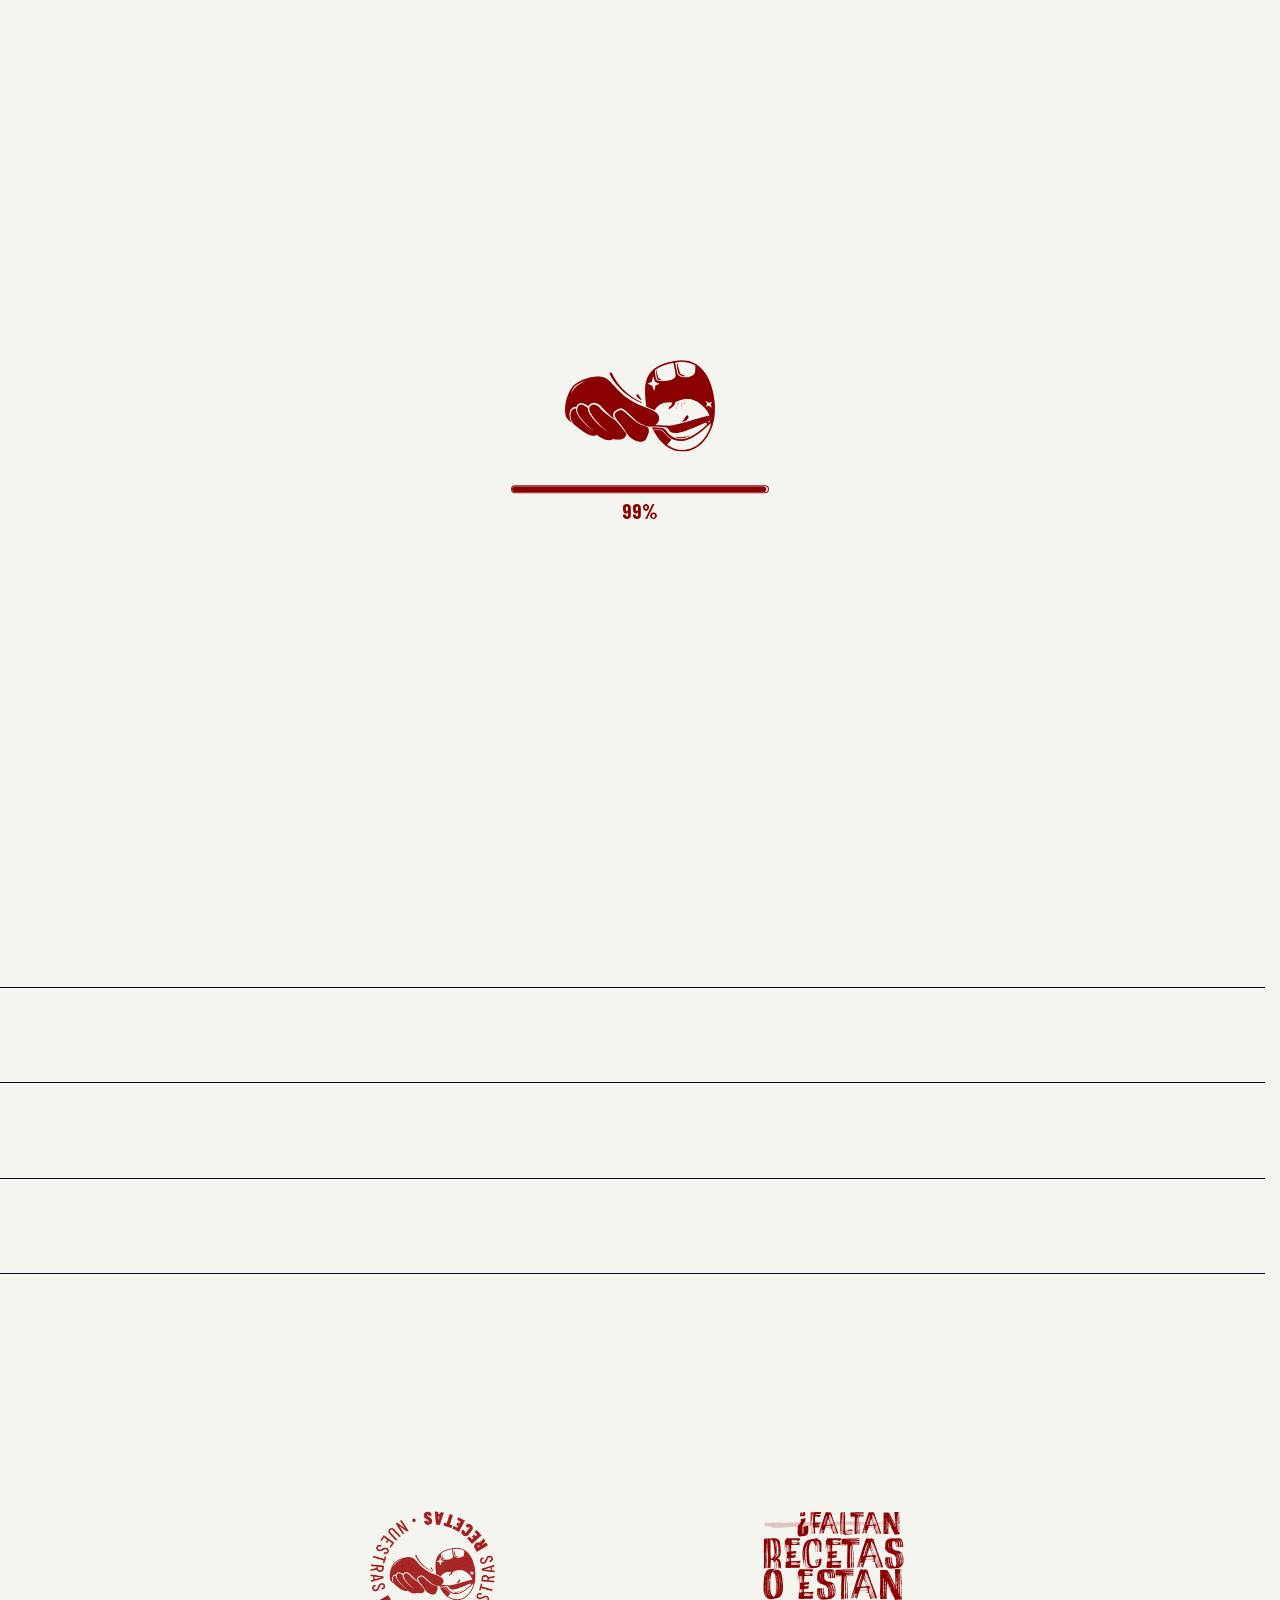
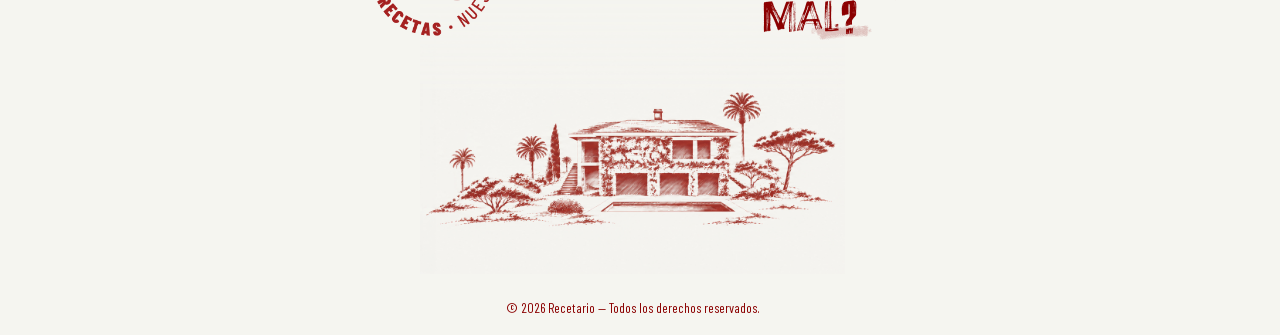
==== commit cde720d8: "Group sauces after all dishes in Para picar" ====
--- a/index.html
+++ b/index.html
@@ -50,7 +50,7 @@
 
 	<link rel="preload" href="./fonts/BarlowCondensed-Medium-latin.woff2" as="font" type="font/woff2" crossorigin>
 	<script src="./data/recetas.js?v=wine-20261120" defer blocking="render"></script>
-	<script src="./js/app.js?v=wine-20261120" defer blocking="render"></script>
+	<script src="./js/app.js?v=sauces-last-20261120" defer blocking="render"></script>
 <link rel="stylesheet" href="css/menu-cuenta.css?v=release-20261120"></head>
 
 <body>
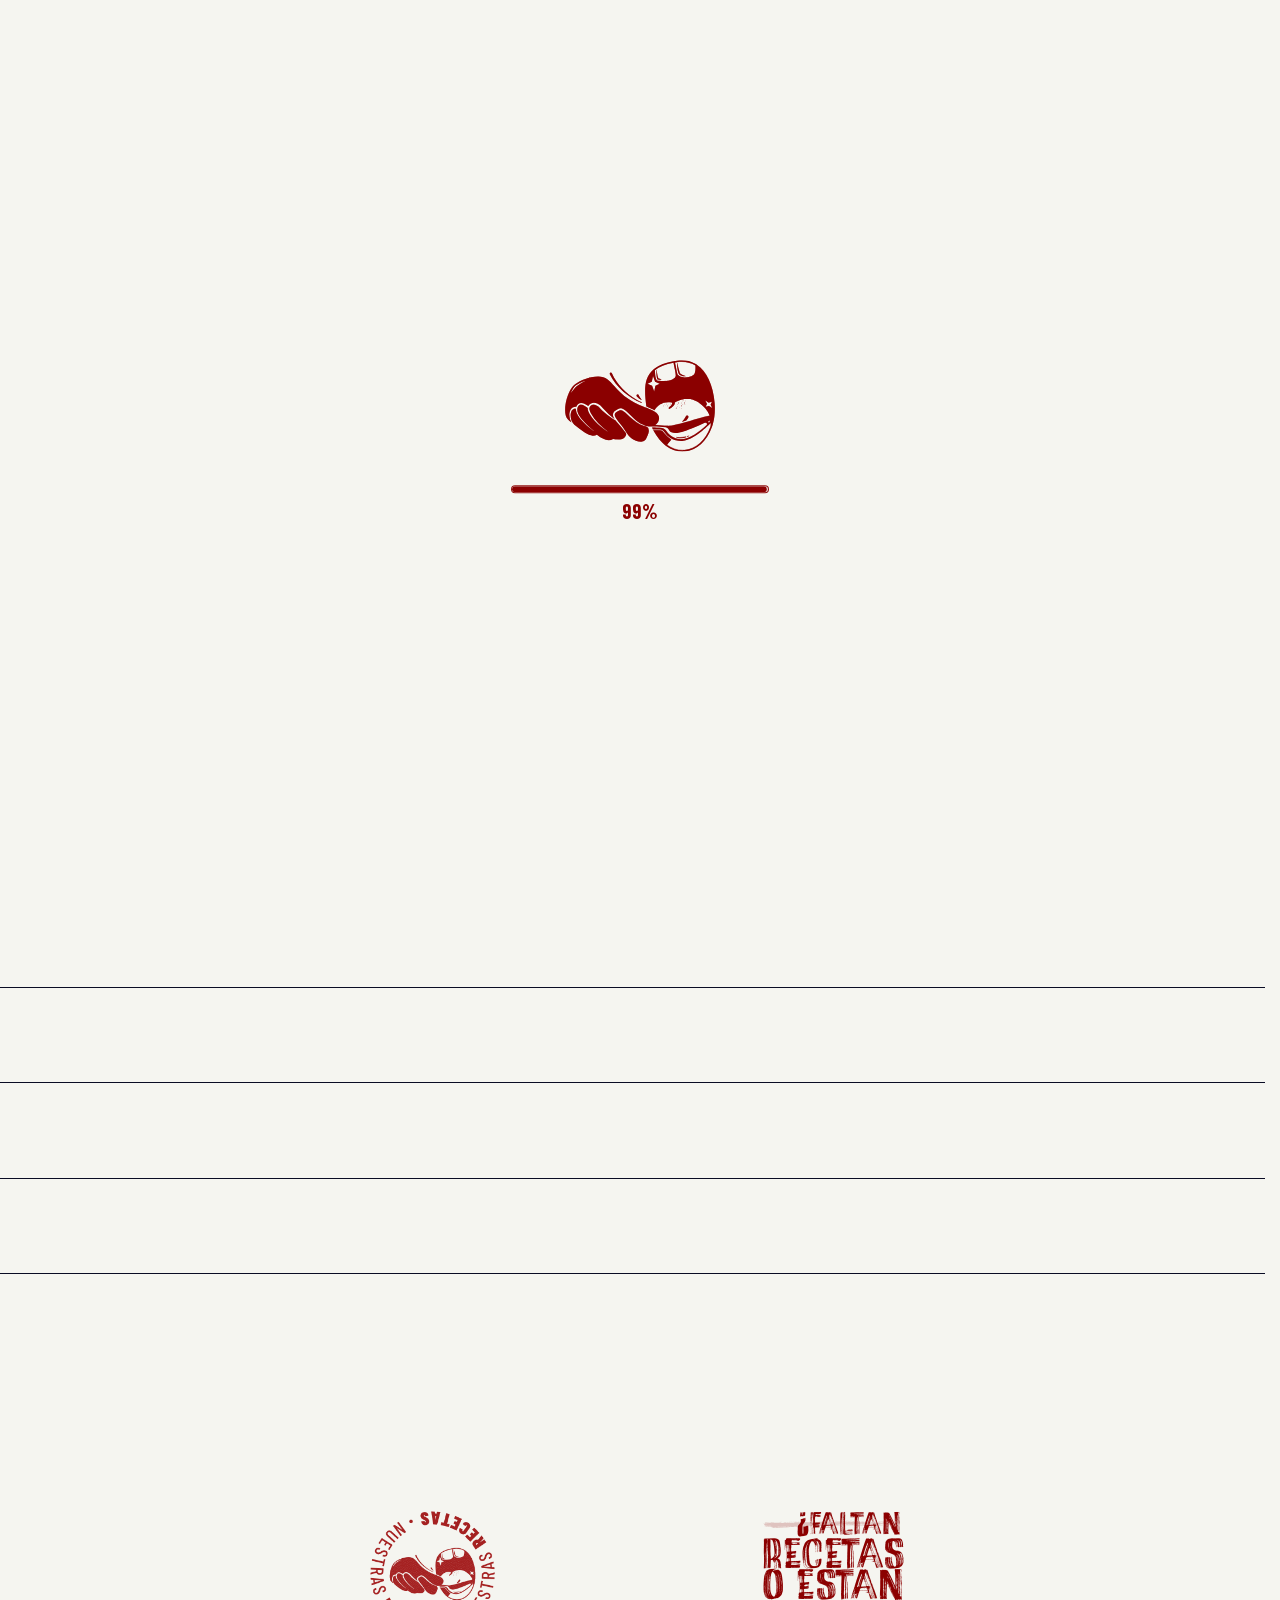
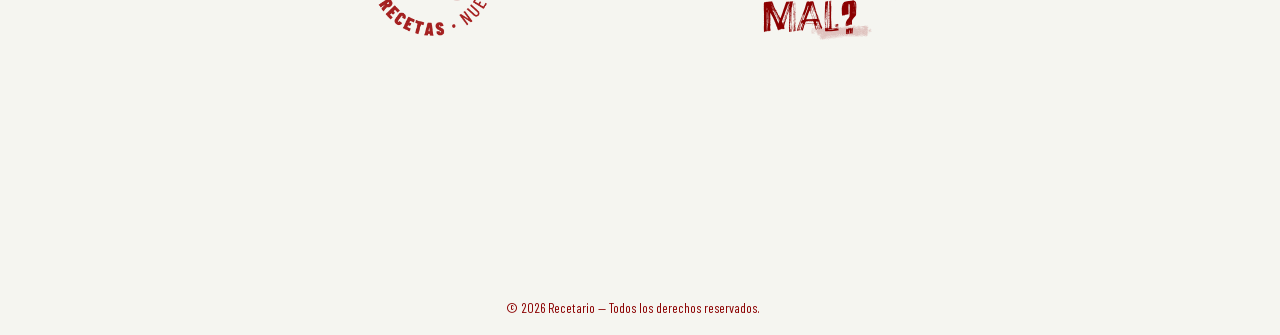
==== commit b90230bd: "Polish mobile recipe controls, photo viewer and ticket startup" ====
--- a/index.html
+++ b/index.html
@@ -49,8 +49,8 @@
 	
 
 	<link rel="preload" href="./fonts/BarlowCondensed-Medium-latin.woff2" as="font" type="font/woff2" crossorigin>
-	<script src="./data/recetas.js?v=wine-20261120" defer blocking="render"></script>
-	<script src="./js/app.js?v=sauces-last-20261120" defer blocking="render"></script>
+	<script src="./data/recetas.js?v=mobile-refine-20261121" defer blocking="render"></script>
+	<script src="./js/app.js?v=mobile-refine-20261121" defer blocking="render"></script>
 <link rel="stylesheet" href="css/menu-cuenta.css?v=release-20261120"></head>
 
 <body>
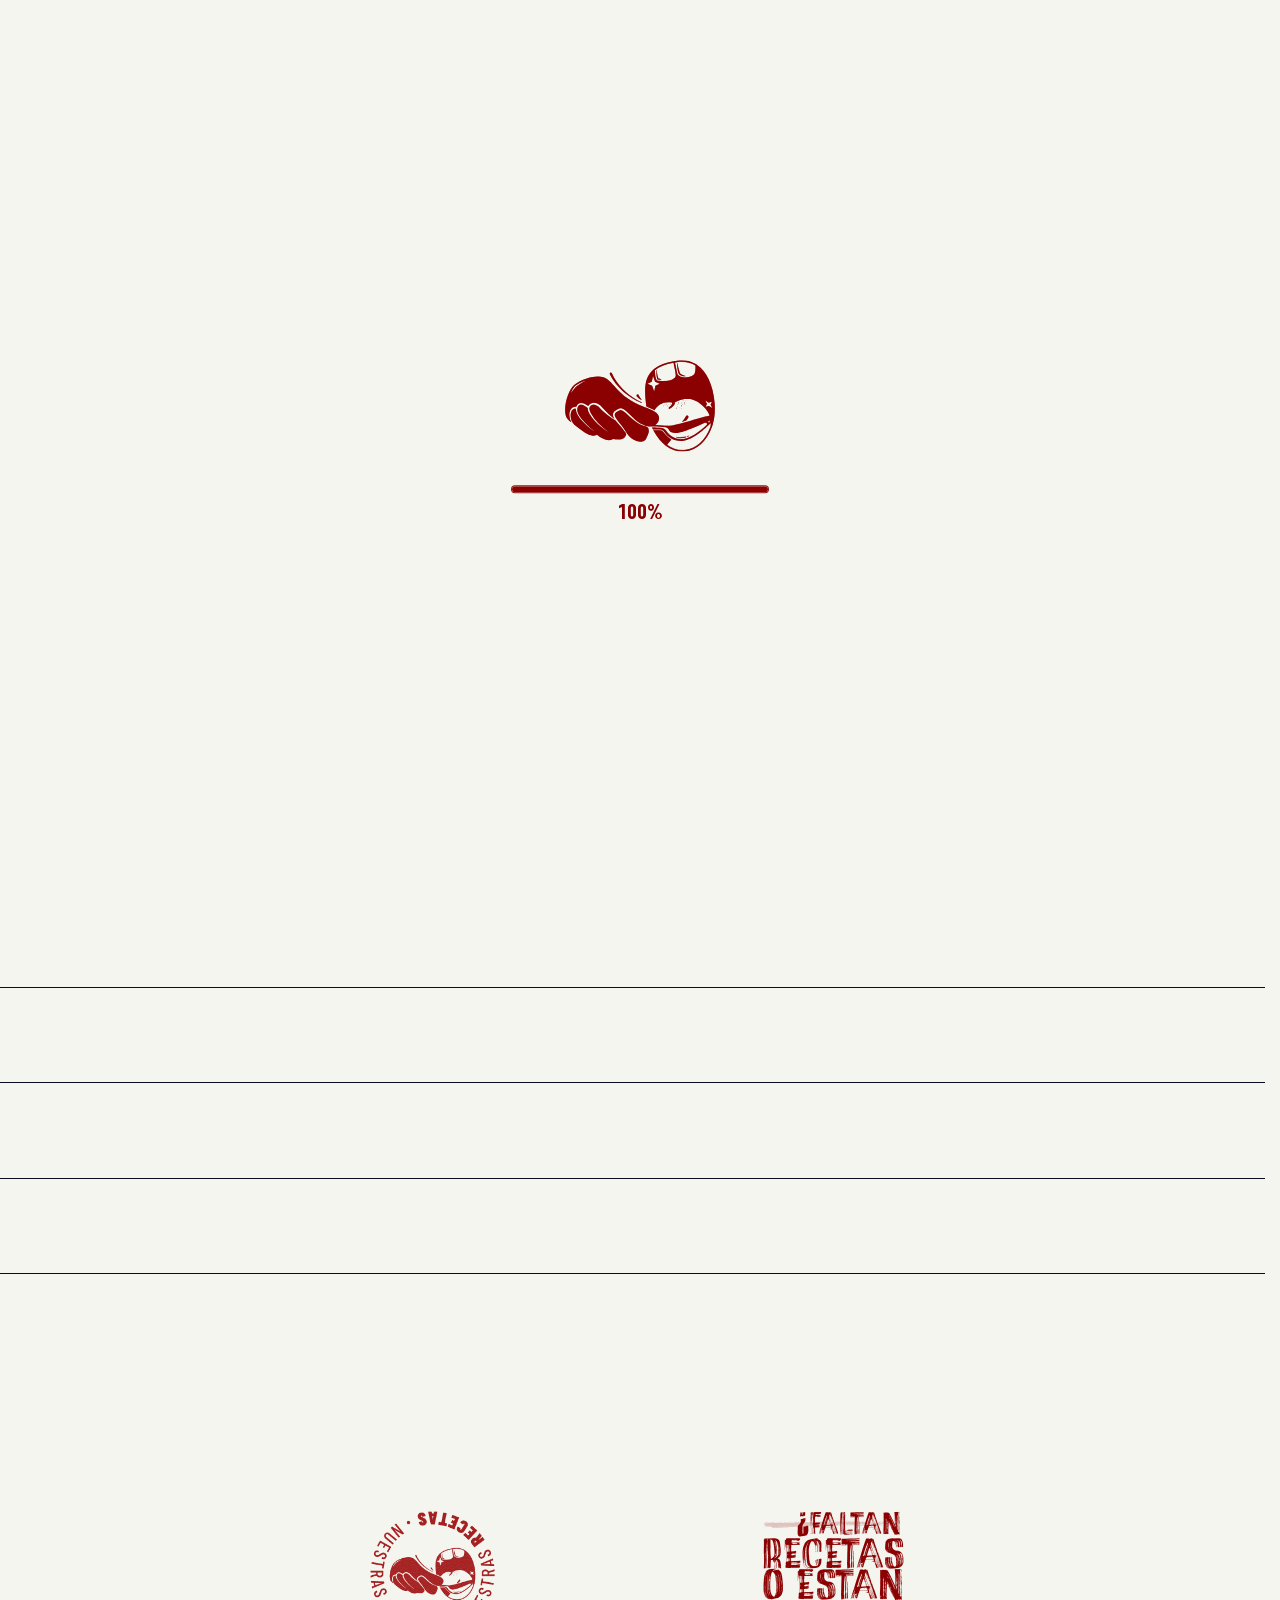
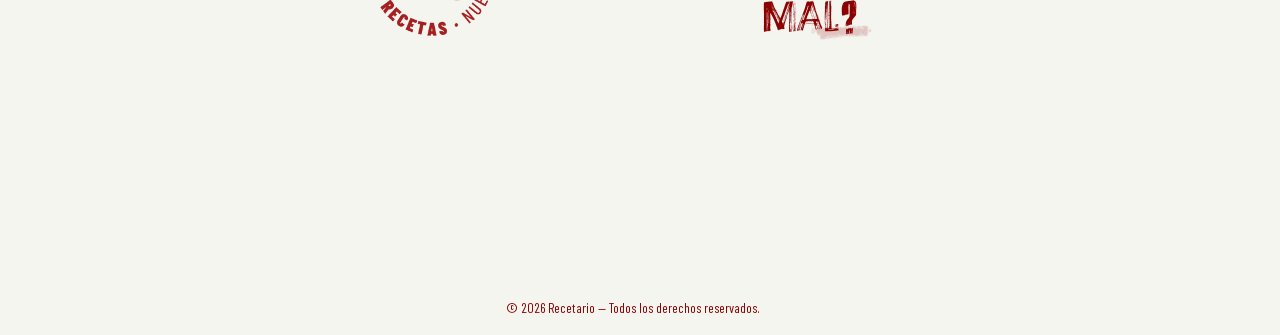
==== commit 9a3984e2: "Publish accessible recipe search and mobile recipe framing" ====
--- a/index.html
+++ b/index.html
@@ -19,7 +19,7 @@
 	<link rel="preload" href="./fonts/BarlowCondensed-Regular-latin.woff2" as="font" type="font/woff2" crossorigin>
 	<link rel="preload" href="./fonts/BarlowCondensed-Black-latin.woff2" as="font" type="font/woff2" crossorigin>
 	<link rel="preload" href="./fonts/PlayfairDisplay-Italic-latin.woff2" as="font" type="font/woff2" crossorigin>
-	<link rel="stylesheet" type="text/css" href="./css/styles.css?v=release-20261120">
+	<link rel="stylesheet" type="text/css" href="./css/styles.css?v=home-search-legibility-20261121">
 	<style>
 		/* Critical intro styles prevent an unstyled first frame while the rest of the page loads. */
 		@font-face{
--- a/css/styles.css
+++ b/css/styles.css
@@ -139,11 +139,10 @@
 					background: transparent;
 					padding: 0;
 					margin-left: 8px;
-					font-family: inherit;
-					font-size: 24px;
-					line-height: 1;
+					font: 900 2rem/1 "Barlow Condensed", sans-serif;
 					color: rgb(139, 0, 0);
 					cursor: pointer;
+					transition: scale .22s cubic-bezier(.22,.61,.36,1);
 				}
 				.BuscadorResultados{
 					position: absolute;
@@ -465,6 +464,8 @@
 }
 .Buscador_Borrar{ width:36px; height:36px; flex:0 0 36px; border-radius:50%; display:none; place-items:center; }
 .Buscador_Borrar:not([hidden]){ display:grid; }
+@media(hover:hover) and (pointer:fine){.Buscador_Borrar:is(:hover,:focus-visible){scale:1.09}}
+@media(prefers-reduced-motion:reduce){.Buscador_Borrar{transition:none}}
 .Buscador.Buscador--resultados-abiertos{
 	z-index:25;
 	border-radius:999px 999px 0 0;
@@ -537,7 +538,7 @@
 .SEC_Titulo--home .Buscador:focus-within::before{border-width:1.5px}
 .SEC_Titulo--home .Buscador input{padding:0;color:rgba(10,12,36,.72);animation:none}
 .SEC_Titulo--home .Buscador input::placeholder{color:transparent;opacity:1}
-.SEC_Titulo--home .search-icon{color:#8b0000;animation:homeSearchText .4s .08s cubic-bezier(.22,1,.36,1) both}
+.SEC_Titulo--home .search-icon{width:20px;height:20px;color:#8b0000;animation:homeSearchText .4s .08s cubic-bezier(.22,1,.36,1) both}
 @keyframes homeSearchOutline{from{transform:scaleX(0);opacity:0}to{transform:scaleX(1);opacity:1}}
 @keyframes homeSearchText{from{clip-path:inset(0 100% 0 0);opacity:0}to{clip-path:inset(0);opacity:1}}
 html.intro-pending .SEC_Titulo--home .Buscador::before,html.intro-pending .SEC_Titulo--home :is(.Buscador input,.search-icon),
@@ -547,7 +548,7 @@
 
 .HomeSearchEntry{position:relative;display:flex;flex:1;min-width:0}
 .SEC_Titulo--home .HomeSearchEntry input{width:100%;min-width:0}
-.SEC_Titulo--home .HomeSearchPrompt{position:absolute;inset:0;display:flex;align-items:center;gap:.28em;color:rgba(10,12,36,.65);font:400 13.3333px Arial,sans-serif;pointer-events:none}
+.SEC_Titulo--home .HomeSearchPrompt{position:absolute;inset:0;display:flex;align-items:center;gap:.28em;color:rgba(10,12,36,.65);font:400 16px Arial,sans-serif;pointer-events:none}
 .HomeSearchPrompt span{display:inline-block;animation:homeSearchWord .55s calc(.22s + var(--word)*.085s) cubic-bezier(.22,1,.36,1) both}
 .HomeSearchEntry input:not(:placeholder-shown)~.HomeSearchPrompt,.HomeSearchEntry:focus-within .HomeSearchPrompt{visibility:hidden}
 @keyframes homeSearchWord{from{opacity:0;transform:translateY(7px)}to{opacity:1;transform:translateY(0)}}
@@ -555,7 +556,18 @@
 body.IntroPortada-saliente .HomeSearchPrompt span{animation-play-state:running}
 @media(prefers-reduced-motion:reduce){.HomeSearchPrompt span{animation:none}}
 
-.SEC_Titulo--home .HomeSearchEntry input{font:400 16px "Barlow Condensed",sans-serif}
+.SEC_Titulo--home .HomeSearchEntry input{font:400 18px "Barlow Condensed",sans-serif}
+.SEC_Titulo--home .BuscadorResultado{gap:2px}
+.SEC_Titulo--home .BuscadorResultado_Nombre{font-size:1.3125rem;line-height:1.14}
+.SEC_Titulo--home .BuscadorResultado_Categoria{font-size:.875rem;line-height:1.2}
+@media(max-width:700px){
+ .SEC_Titulo--home .HomeSearchPrompt{font-size:20px}
+ .SEC_Titulo--home .HomeSearchEntry input{font-size:23px}
+ .SEC_Titulo--home .search-icon{width:24px;height:24px}
+ .SEC_Titulo--home .Buscador_Borrar{font-size:2.25rem}
+ .SEC_Titulo--home .BuscadorResultado_Nombre{font-size:1.625rem}
+ .SEC_Titulo--home .BuscadorResultado_Categoria{font-size:1rem}
+}
 
 /* Restore the original quiet search outline. */
 .SEC_Titulo--home .Buscador::before{border:1px solid rgba(30,30,30,.25)}
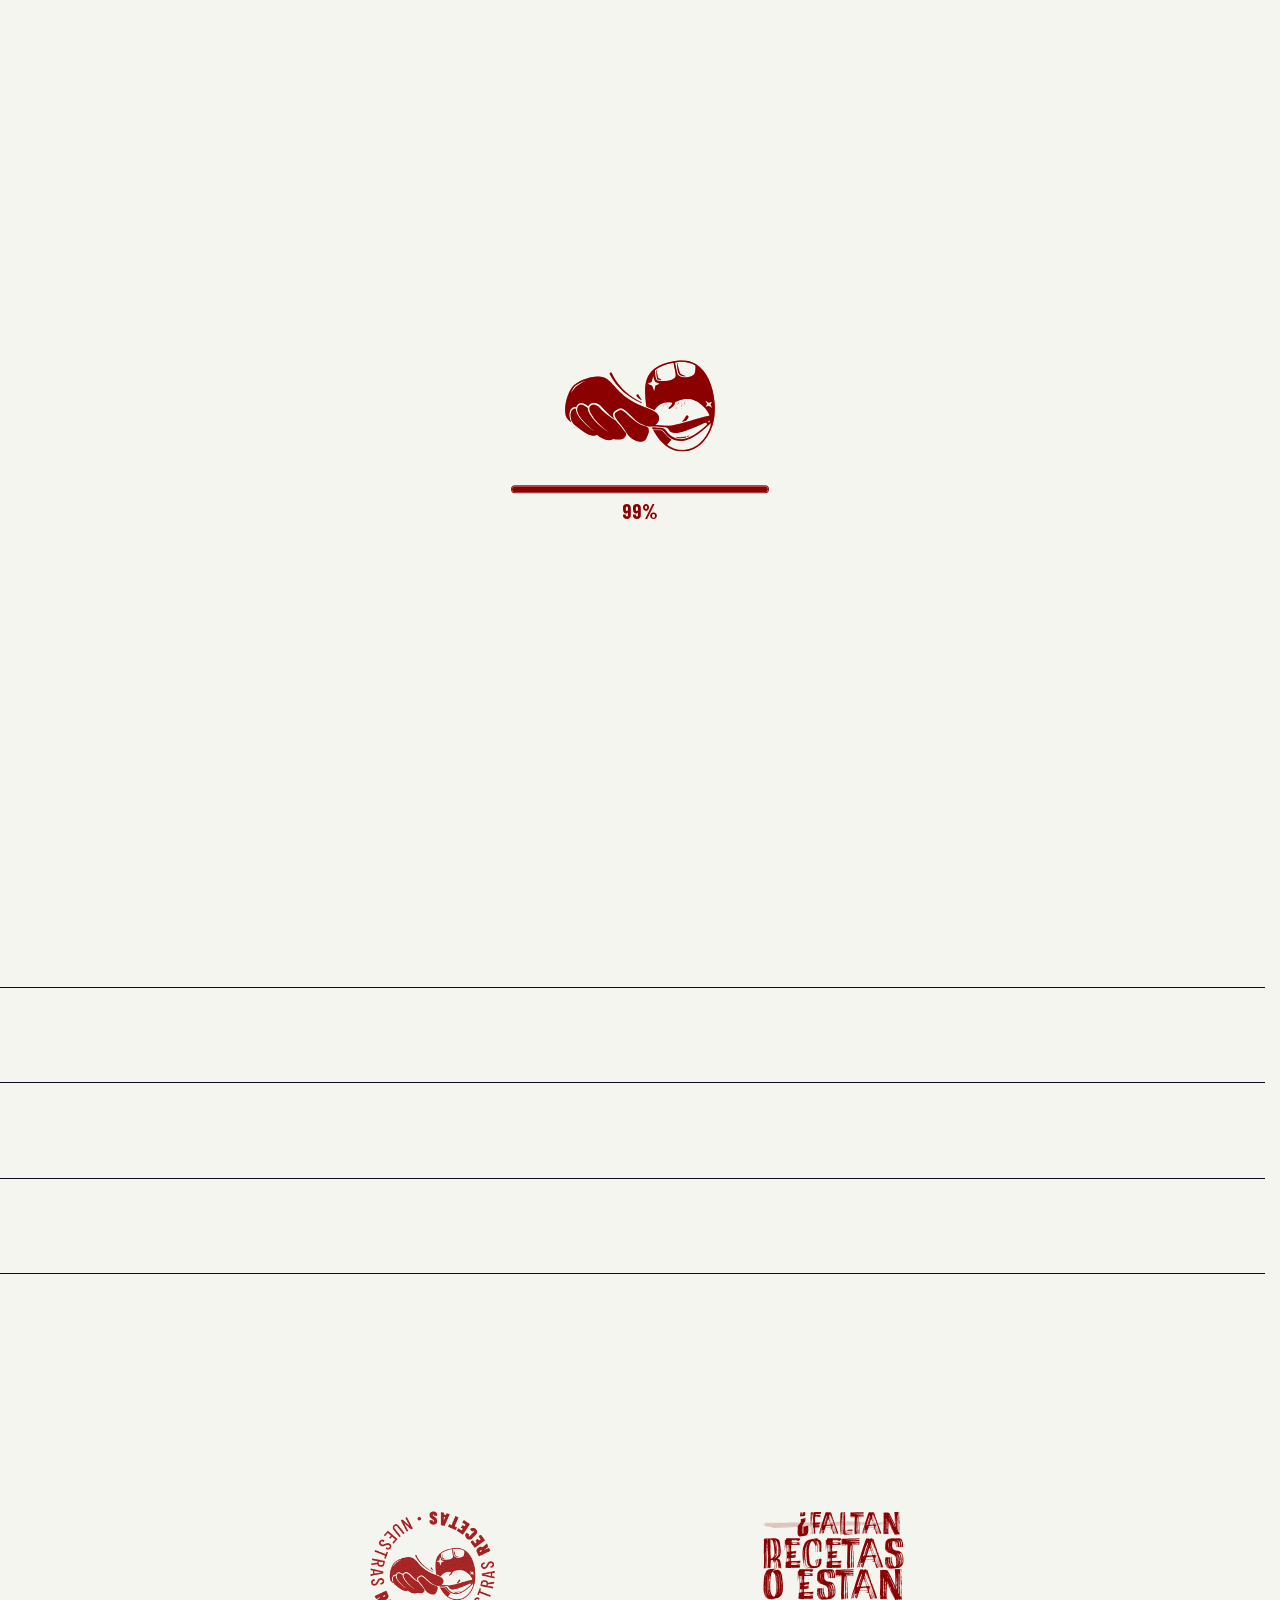
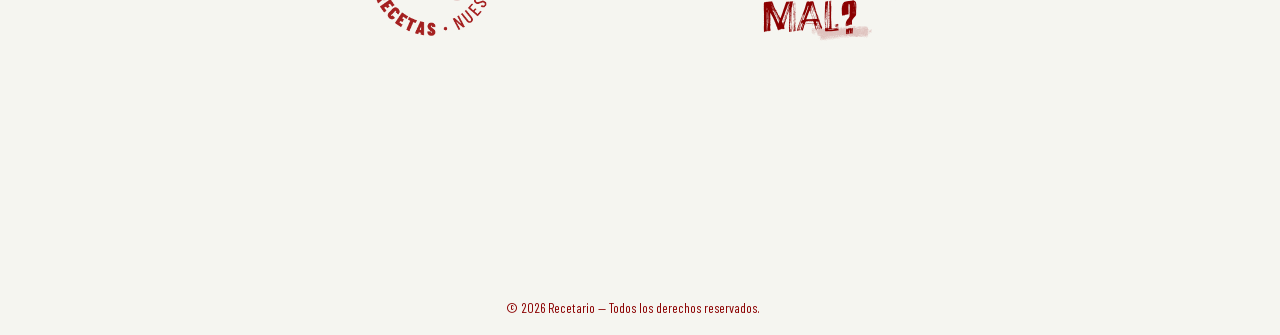
==== commit c117086c: "Defer recipe media and reduce ticket startup work" ====
--- a/index.html
+++ b/index.html
@@ -15,7 +15,7 @@
 	<link rel="icon" type="image/svg" sizes="32x32" href="./images/Logo_Recipes.svg?v=burgundy-20261118">
 	<link rel="preload" href="./fonts/BarlowCondensed-Bold-latin.woff2" as="font" type="font/woff2" crossorigin>
 	<link rel="stylesheet" href="./css/fonts.css?v=marker-aid-20261117">
-	<link rel="stylesheet" href="./css/footer.css?v=fluid-footer-confirmed-20261118">
+	<link rel="stylesheet" href="./css/footer.css?v=deferred-artwork-20261121">
 	<link rel="preload" href="./fonts/BarlowCondensed-Regular-latin.woff2" as="font" type="font/woff2" crossorigin>
 	<link rel="preload" href="./fonts/BarlowCondensed-Black-latin.woff2" as="font" type="font/woff2" crossorigin>
 	<link rel="preload" href="./fonts/PlayfairDisplay-Italic-latin.woff2" as="font" type="font/woff2" crossorigin>
@@ -50,7 +50,7 @@
 
 	<link rel="preload" href="./fonts/BarlowCondensed-Medium-latin.woff2" as="font" type="font/woff2" crossorigin>
 	<script src="./data/recetas.js?v=mobile-refine-20261121" defer blocking="render"></script>
-	<script src="./js/app.js?v=mobile-refine-20261121" defer blocking="render"></script>
+	<script src="./js/app.js?v=load-tuning-20261121" defer blocking="render"></script>
 <link rel="stylesheet" href="css/menu-cuenta.css?v=release-20261120"></head>
 
 <body>
@@ -121,53 +121,42 @@
 
 <!-- FOOTER -->
 
-	<footer class="SiteFooter" id="Footer"><div class="FooterBrand"><img class="FooterLogo" src="./video/Logo_Circle_GIF.gif?v=transparent-20261023" data-animated-src="./video/Logo_Circle_GIF.gif?v=transparent-20261023" data-static-src="./images/Logo_Recipes.svg?v=burgundy-20261118" alt="Cuaderno de recetas" width="200" height="200" loading="lazy" decoding="async"></div><div class="FooterInvitation"><a href="./participa.html" aria-label="¿Faltan recetas o están mal? Ir a La Cuenta"><svg aria-hidden="true" focusable="false" data-name="Layer 2" xmlns="http://www.w3.org/2000/svg" viewBox="0 0 120.94 114.66">
+	<footer class="SiteFooter" id="Footer"><div class="FooterBrand"><img class="FooterLogo" src="./video/Logo_Circle_GIF.gif?v=transparent-20261023" data-animated-src="./video/Logo_Circle_GIF.gif?v=transparent-20261023" data-static-src="./images/Logo_Recipes.svg?v=burgundy-20261118" alt="Cuaderno de recetas" width="200" height="200" loading="lazy" decoding="async"></div><div class="FooterInvitation"><a href="./participa.html" aria-label="¿Faltan recetas o están mal? Ir a La Cuenta"><svg xmlns="http://www.w3.org/2000/svg" aria-hidden="true" focusable="false" data-name="Layer 2" viewBox="0 0 120.94 114.66">
   <defs>
     <style>
       .FooterArt-1, .FooterArt-2 {
         fill: #8b0000;
       }
-
       .FooterArt-3 {
         font-size: 27.06px;
       }
-
       .FooterArt-4 {
         font-size: 35.78px;
       }
-
       .FooterArt-5 {
         opacity: .2;
       }
-
       .FooterArt-2 {
         font-family: 'Marker Aid';
       }
-
       .FooterArt-6 {
         letter-spacing: -.04em;
       }
-
       .FooterArt-7 {
         letter-spacing: -.05em;
       }
-
       .FooterArt-8 {
         letter-spacing: -.05em;
       }
-
       .FooterArt-9 {
         letter-spacing: .02em;
       }
-
       .FooterArt-10 {
         letter-spacing: .02em;
       }
-
       .FooterArt-11 {
         letter-spacing: .02em;
       }
-
       .FooterArt-12 {
         letter-spacing: 0em;
       }
@@ -176,2288 +165,10 @@
   <g id="FooterArtworkGroup">
     <g>
       <g transform="translate(.08 23.49)"><text data-reveal-word="" style="--word:0" class="FooterArt-2 FooterArt-3"><tspan class="FooterArt-11" x="0" y="0" xml:space="preserve">    ¿</tspan><tspan class="FooterArt-8" x="40.24" y="0">f</tspan><tspan class="FooterArt-11" x="49.28" y="0">a</tspan><tspan class="FooterArt-6" x="65.98" y="0">l</tspan><tspan class="FooterArt-8" x="75.23" y="0">t</tspan><tspan class="FooterArt-11" x="85.95" y="0">an</tspan></text><text data-reveal-word="" style="--word:1" class="FooterArt-2 FooterArt-4"><tspan class="FooterArt-10" x="0" y="29">r</tspan><tspan class="FooterArt-12" x="18.21" y="29">e</tspan><tspan class="FooterArt-10" x="33.6" y="29">ce</tspan><tspan class="FooterArt-7" x="67.66" y="29">t</tspan><tspan class="FooterArt-10" x="81.83" y="29">as</tspan></text><text data-reveal-word="" style="--word:2" class="FooterArt-2 FooterArt-4"><tspan class="FooterArt-10" x="0" y="56.06">o es</tspan><tspan class="FooterArt-7" x="62.44" y="56.06">t</tspan><tspan class="FooterArt-10" x="76.61" y="56.06">an</tspan></text><text data-reveal-word="" style="--word:3" class="FooterArt-2 FooterArt-4"><tspan class="FooterArt-12" x="0" y="83.12">M</tspan><tspan class="FooterArt-9" x="30.16" y="83.12">AL?</tspan></text></g>
-      <g class="FooterArt-5">
-        <g>
-          <path class="FooterArt-1" d="M6.4,16.68l-.26.03h-2.34s0-.05,0-.05h2.6s.02.06,0,.02Z"/>
-          <polygon class="FooterArt-1" points="8.8 17.68 8.44 17.75 8.41 17.7 8.63 17.65 8.8 17.68"/>
-          <path class="FooterArt-1" d="M2.61,16.67h-.32s.32,0,.32,0Z"/>
-          <path class="FooterArt-1" d="M3.58,16.7c.08,0,.05,0-.03,0-.19,0-.17,0,.03,0Z"/>
-          <path class="FooterArt-1" d="M3.11,16.67c.08,0,.05,0-.03,0-.19,0-.17,0,.03,0Z"/>
-          <path class="FooterArt-1" d="M2.85,16.7c-.06,0-.17,0-.16,0l.04-.04.12.05Z"/>
-          <path class="FooterArt-1" d="M8.62,17.77s-.03.02-.07.02-.07-.01-.07-.02.03-.02.07-.02.07.01.07.02Z"/>
-          <polygon class="FooterArt-1" points="3.28 16.68 3.32 16.69 3.28 16.71 3.25 16.69 3.28 16.68"/>
-          <path class="FooterArt-1" d="M57.36,12.74l-.07.02c.08-.03.1-.03.07-.02Z"/>
-          <path class="FooterArt-1" d="M111.12,13.77s-.11.03-.08.04l.09.02s0,0,.1.01l.17.06-.37-.03s-.03.02-.07.04l-.15.03c-.01-.07-.13-.06-.16,0h-.17s-.06.03-.07.04l-.04.08.07.05c.12,0,.25,0,.24.02l-.15.19s-.03.01-.05,0c-.02,0-.07-.03-.06-.04l.08-.11-.22-.05-.04-.06s.1-.06.04-.06h-.16s-.06.02-.06.02l-.2.03-.15-.03s-.12.02-.15.03h-.35c.01.07-.04.07-.08.03-.05-.03-.2-.05-.12.02h-.18s-.15,0-.15,0h-.24s-.14-.03-.11-.02l.1-.05s.14-.04.16-.05l.08-.07c.12,0,.18,0,.18-.01v-.06s-.02-.11-.02-.11c0-.03,0-.05,0,0l-.27.07.03-.09c-.16-.03-.16-.03-.17-.04l-.33-.04h.32c.07,0,.24-.01.26-.03l.07-.08.19.1-.02-.09-.03-.06-.19-.06-.27.1-.02-.11.29-.05s.02.01.07.05c.03-.01.12-.06.11-.08l-.09-.14-.22.09v-.07s-.19-.02-.19-.01l-.02.11.11.02h-.06s-.09,0-.09,0c0,0,0,.02-.02.04-.04,0-.17.03-.15.04l.08.05s-.01.06-.03.09c0,.02.13.03.2.04l-.09.04c-.06,0-.13-.01-.17,0l-.18.03-.39.06c-.03.07.01.07.08.03l.36-.06-.13.07s.11.07.09.1l-.08.14.08.08.16-.04s.1.02.18.04l-.07.05-.18.07-.5.02h-.3s-.16-.03-.16-.03c-.05.03-.21.1-.31.1h-.49s-.17,0-.2,0l-.34-.03.1-.09.22.03.14.02s.03-.03.01-.04l-.17-.05h-.15s-.09,0-.13-.01l-.31.07.11.04s.08-.01.12-.02l-.07.09s-.16.07-.14-.01h-.15s-.14-.04-.14-.04l.15-.02-.28-.06s-.01.04-.02.06c0,.01.05.02.07.03l-.16.02.08.02.1.03-.17.05v-.07s-.04,0-.04,0l-.32.03s-.11.01-.14,0l-.14-.02c-.32.1-.49.06-.85.06h-.6s-.5.02-.5.02c-.02,0-.05.03-.06.03-.01,0,.08,0,.12,0h.2s.59,0,.59,0l.02.11-.23-.04-.11.08-.07.05s.16.03.19.03l.3-.05.28.04.3-.03s.03-.04.08,0h.19s-.15-.1-.15-.1h.29s.34.01.34.01l.06.07s.06.03.09.04c.02,0,.1-.01.15-.02l.15.03.17-.04-.23-.08-.03-.1h.23s-.08.07-.08.07h.41s.31,0,.31,0l.03.07s.09-.02.07-.02l.08-.07.09.09s.19.03.26.03h.3s-.17-.05-.17-.05l-.18-.02-.1-.04c.12,0,.16.01.19,0l.14-.03h.3s.25-.02.25-.02l-.21.1c-.15-.04-.11,0-.05.02.07,0,.21.05.18.06l-.11.04-.14-.02c-.17.02-.22.03-.21.03l-.22-.05s-.1.03-.13.03h-.22s.04.05.04.05c0,0-.07.02-.09.02l-.13-.02-.3-.03c-.2.03-.22.03,0,0v-.1s-.11.06-.11.06l-.28.04-.21.03s-.13.03-.15.02l-.07-.06-.12.06-.34.02c-.02-.07-.03-.09-.01-.04h-.39c-.07.02-.23.05-.29.05h-.38c-.06-.01-.2-.02-.25-.02h-.36s-.21.02-.21.02h-.86s-.23.02-.23.02h-.52s-.36,0-.36,0h-.31s-.63,0-.63,0h-.33s-.14.02-.14.02l-.59-.02h-.21s-.37,0-.37,0h-.3s-.15,0-.15,0c-.03,0-.08.01-.15.03l-.62-.04c-.06,0-.23-.01-.21,0,.01.01.04.04.06.05l.14.06c-.05,0,0,0,.12,0,.03-.04.1-.04.11.02-.08.02.09-.02.13-.03l.12-.04c.06.04.08.06.06.04.14-.03.18-.04.22-.03l.14.02c.1-.04.1-.04-.02,0l.15.05.05.05s.05,0,.18.01c.06,0,.07,0,.03-.02l-.26-.08.3-.03.22.06.12.03.1.04.04.07-.25-.05-.05.02h-.24s-.24,0-.24,0c-.04,0-.18.02-.19.02l.59.02h.29s.27,0,.27,0h.19s.4,0,.4,0h.28s.25.01.25.01h.33s.16,0,.16,0h.12s.26,0,.26,0h.3s.88,0,.88,0h.33s0,.02.02.04l-.15.03s-.1-.02-.12-.02l-.37.02-.13.05-.07.08.13-.02s.05,0,.07,0l.18-.03.06-.05.12.06.16-.06c.18,0,.19.02.03.04-.12.03-.1.04,0,.02h.17s.11,0,.12,0h.03s.6,0,.6,0l-.12.06-.52-.02h-.06s-.19,0-.19,0h-.69s-.26.02-.26.02h-.62s-.37-.01-.37-.01h-.18s-.46,0-.46,0h-.15s-.09,0-.09,0h-.3s-.33,0-.33,0h-.15s-.12-.01-.12-.01l-.16-.02-.11.03-.24-.03h-.31s-.36.02-.36.02h-.6s-.61-.02-.61-.02h-.45s-.28,0-.28,0h-.25s-.1.02-.13.02l-.12-.03s-.16,0-.2,0h-.44c-.09,0-.19,0-.3,0h-.7s-.16-.02-.2-.02l-.24.02s-.14-.02-.18-.02l-.26-.02s-.18.04-.22.04h-.37c-.08-.01-.26-.01-.27,0-.15-.02-.36-.03-.48-.02l-.24-.02h-.17s-.16,0-.16,0l-.26.02h-.55s-.61-.01-.61-.01h-.19s-.23,0-.23,0h-.37c-.1-.03-.11-.03-.08-.02h-.27s-.25,0-.25,0h-.68s-.34-.01-.34-.01h-.5s-.04-.04-.02-.02l.64-.03h-.23s-.37-.03-.37-.03c-.05,0-.16.02-.12.02-.08.05-.12.07-.11.06h-.79s-.3,0-.3,0h-.4s-.27,0-.27,0h-.45s-.47,0-.47,0h-.57s-.2,0-.2,0h-.35c-.08,0-.21,0-.23.03l-.06.05h.46s0,.01-.1.05c-.13-.01.06,0,.07,0l.21-.03.23-.03-.03.08-.13.05-.15-.05-.1.08h-1.21s-.2-.04-.2-.04l.31-.02s-.02-.02-.02-.02l-.28-.03-.21-.02.04.09h-.45s-.19,0-.22-.01h.47s.07-.03,0-.01l-.25-.05s0,0-.15.03v-.07s.68,0,.68,0h.72c.08,0,.22-.01.28-.02.04,0,.06-.07.06-.07h-.29s-.1,0-.1,0h-.14s-.18,0-.18,0h-.12s-.83-.02-.83-.02h-.36s-.4,0-.4,0h-.24s-.6,0-.6,0h-.37s-.81,0-.81,0h-.28s-.39,0-.39,0h-.53s-.47,0-.47,0h-.31s-.4,0-.4,0h-.86s-.59,0-.59,0h-.57s-.39,0-.39,0h-1.14s-.23,0-.23,0c-.06,0-.26-.02-.33-.02h-1.01s-.65.02-.65.02h-.71s-1.58.03-1.58.03h-.88s-.31.02-.31.02h-.64s-.76.02-.76.02h-.34s-.32.01-.32.01h-.32s-.17.01-.17.01h-.49s-.07.04-.09.04l-.12-.02c-.12-.02-.54,0-.78.05l-.21-.07-.31.02-.46.06h-.84s-.25,0-.25,0l-.12.02-.13-.02h-.44s-.35.02-.35.02h-.3s-.28.02-.28.02l-.58.02-.66.02-.15.02h-.12s-.12-.02-.12-.02l-.12.02h-.08s-.36,0-.36,0h-.27s-.15,0-.15,0h-.44s-.47.03-.47.03l-.48.02h-.27s-.03.02-.03.06l.87-.03h.32c-.05.06-.08.09-.05.06h-.22s-.15,0-.15,0h-.4s.09.06.14.06l.37-.02h.3s.18,0,.16,0l-.08-.04s.05-.06.08-.06c.35,0,.41.06.47.02l.08-.04h.55s.32-.03.32-.03c.03,0,.17.03.12.02l.27-.02h.41c.15-.02.3,0,.5,0-.18.09-.36,0-.62.06l-.25-.03-.15.07h.68s.62-.02.62-.02l1.07-.02.03.03h-.51s-.35.02-.35.02h-.46s-1.1.04-1.1.04l-.21.02-.05.02.05.04s.15.01.2,0l.3-.02-.32-.04h.85s.04-.02.05-.02h.22s.4,0,.4,0l.06.04c-.13,0,0,0,.14,0-.03-.04,0-.04.05,0,.12,0,.2.01.25.01h.18s0-.02.05-.06c.07-.01.13-.03.09.05h.67s-.23-.05-.23-.05l.17-.02-.08-.06h.68s.04-.02.04-.02l-.09-.05-.07-.04s.12-.02.16-.02h.68s.59-.01.59-.01c.02.02.08.07.02.02h.51s-.26.07-.26.07l-.05.06h-.21s.06.05.05.06l-.04.04h.23s.36-.03.36-.03l-.48-.03h.44s.7,0,.7,0l.25.02.25.02s-.02-.07.01-.07c.03,0,.16.01.08,0l.04.08.19-.04-.1-.07h-.39s-.12.03-.12.03l-.15-.02s-.11.01-.14,0h-.79c.08-.02.21-.04.26-.04h.47s.76-.01.76-.01h.19s.03.08.03.08l.21.05-.07-.06h1.02s-.2-.05-.2-.05h-.24s-.28.01-.28.01h-.26s.13-.05.13-.05c.13.02.15.03.17.03l.19-.02s0,0,.01-.07c-.02,0-.13.02-.14.04h-.34s-.2-.01-.17-.02c.03,0,.12-.03.16-.03h.31s.49,0,.49,0h.39s.77-.03.77-.03c.06,0,.28.03.25.03l-.09.06s.14.02.19.02h1.1s.59,0,.59,0l-.46.03s.2.01.27.01h.62s.56,0,.56,0c.09,0,.2,0,.19,0l.05.06h.42s.1,0,.1,0l.41-.02.05-.1.29-.03s0,0,.06-.06h.11s.02.06.04.07l.23.02s-.04.05-.04.04l.21.05c.06,0,.2,0,.29,0h.39s.22,0,.22,0c.04,0,.06-.04.07-.06.07-.03.1-.03.01,0-.1-.05-.1-.05-.08-.04h.35s.16-.1.16-.1l-.05.07.53.02s-.02-.06-.06-.06l-.22-.02c.05-.02.14-.04.12-.04h.25c.05,0,.07.07.06.07-.03.04-.05.07,0,.01l.31.03.48-.03-.22-.03-.21-.06s.08,0,.16,0h.42s.22.02.22.02c.03,0,.06.04.06.03l-.22.07.25.07-.21.02.25.03.08-.06s.08-.04.08-.02v.08s.36,0,.36,0c.12,0,.38-.02.42-.04,0-.02.02-.03.13-.06l-.22-.03h-.38s-.37.02-.37.02c-.05,0-.12-.03-.17-.05h.29s.1-.01.1-.01l-.03-.05s.12-.06.16-.05l.13.03.03.08.25-.02s0-.02-.04-.05c.04-.02.25-.04.31-.02l.11.04.03-.02.12-.05.24.11c-.06,0,.11,0,.15,0l.12-.03s0-.03-.04-.06h.51s.07.05.07.05h.15s.06.08.06.08h.05s.08-.03.04-.02h.34s0,0,0-.02l-.03-.04.13-.03h.61s.34,0,.34,0h.22s.42,0,.42,0c.05,0,.17.03.21.04.03,0-.1.03-.14.04l-.34.02.44.02s-.07.03-.07.04l.03.06.16.04.39-.02s.2.01.27.01h.7s.07-.06.07-.06h.46s.19.06.19.06c.2-.01.18-.03.02-.05h.76s.11.06.11.06h.25s-.08-.06-.08-.06l.23.02s.14,0,.18,0c.04,0,.08-.05.06-.03l-.07-.05h.29s-.05.08-.05.08c.12,0,.16,0,.18-.02l.05-.05h.78s.48,0,.48,0c.09,0,.25.02.33.04h-.44s-.13-.02-.13-.02l-.17.02s.06.03.09.03l.39.05s.22,0,.18,0l-.22-.04h1.14s.01.06.01.06h.18s.1,0,.16.01c.04,0,.12-.03.18-.05l.21.03h.37s.24.02.24.02l.63.02h.4s.04-.01.13-.05l.04.06h.42s.31-.01.31-.01h.22s.48.03.48.03l.27-.02.17-.05.02.06s.11.01.15.01h.24s.33,0,.33,0h.31s.43,0,.43,0c-.04,0,.11.02.14.02h.51c.06-.02.2-.02.26-.01l.32.02h.22s-.03-.1-.03-.1l-.06-.05h.75s.37.01.37.01l-.2.03h-.38c-.13,0-.19.04.07.06l-.14.04.41-.03c.06-.01.13-.02.03.02.29.05.34-.07.49-.04l.21.05.09-.05.34-.02h-.52c-.07,0-.19-.04-.26-.06h.88s1.47.04,1.47.04l-.41.03h-.17s.07.05.07.04l.15.05s.15,0,.31,0l-.04-.05s.19,0,.23.02l.14.03s.04,0,.07-.04l.14-.02.2.06s0,0,.04-.05c-.03,0,.08.01.11.02.03.02.22.06.3.05l.34-.02.02-.06h.57s.13.02.2.03l-.11.05h.5s.56,0,.56,0h.39s.8,0,.8,0h.38s.45,0,.45,0c.06,0,.18.03.12.02.18-.01.34-.02.43-.02h.34s.25,0,.25,0h.72s.17,0,.17,0l.18.02-.1.07h.13s.07-.07.07-.07l.07-.05h.35s.34,0,.34,0h.18s.38-.01.38-.01c.02,0,.13.06.11.05-.02,0,.04-.06.08-.06l.4.02.19-.02h.21s.36-.01.36-.01h.31s.21-.02.21-.02l.27-.02.45-.03.03.09h.04s.11,0,.14,0h.18s.08-.03.08-.03l-.28-.02s.02-.06.07-.06h.21c.07,0,.2-.01.28-.02l.45-.04c.05,0,.2,0,.29,0l.12.08s.03,0,.16.03l-.29.04-.16-.11-.02.13-.75.04c-.11,0-.32,0-.44,0l-.09-.03h-.04s-.14.04-.14.04c-.07-.04-.03-.02.03.02l-.25.02h-.23s-.6.03-.6.03l-.13-.05s-.18-.03-.06.02l-.11.05-.09-.03-.09.02-.11.02h-.49s-.75.03-.75.03l.03-.03.07-.06-.23.06s-.11.03-.11.03c-.03,0-.07-.02-.24-.02h-.12s-.11,0-.11,0h-.12s-.14,0-.14,0h-.25s-.17.02-.17.02h-.16s-.25-.02-.25-.02c-.04,0-.1.02-.16.04h-.11s-.12,0-.12,0h-.15s-.44-.03-.44-.03l-.16.02h-.15s-.16,0-.16,0h-.16s-.35.01-.35.01h-.13c-.12-.05-.2,0-.23,0h-.9s-.8,0-.8,0h-.61c-.07-.01-.12-.02-.09-.01h-.33s-.15,0-.18,0h-.17s-.57,0-.57,0h-.43s-.23-.01-.23-.01h-.41s-.75-.01-.75-.01h-.21c-.13.01-.39,0-.51-.01-.09-.01-.11-.02-.11-.02-.12.01-.24.03-.3.03l-.72-.02h-.53s-.2-.01-.2-.01h-.4s-.32,0-.32,0h-.23s-.11,0-.11,0h-.77s-.14,0-.14,0h-.12s-.32,0-.32,0h-.44s-.31,0-.31,0l-.69-.02h-.41s-.33,0-.33,0h-.21s-.65,0-.65,0h-1.05s-1.28,0-1.28,0l-.24-.03h-.92s-2.43,0-2.43,0h-.44s-.24-.01-.24-.01h-.37s-1.19,0-1.19,0h-.31s-.57,0-.57,0h-.52s-.17-.02-.17-.02h-.51s-.35.03-.35.03c-.04,0-.16,0-.21,0h-.57s-.52.01-.52.01c-.11,0-.34,0-.45-.01l-.21-.02s-.11.02-.15.04l-.2-.02c-.07,0-.23,0-.3,0h-.35s-.3,0-.3,0h-.14s-.22,0-.22,0h-.31s-.59.02-.59.02c-.07.01-.1.02-.09.02,0,0-.08-.04-.1-.03l-.23.02h-.53s-.5,0-.5,0h-.31s-1.02-.02-1.02-.02c-.09,0-.32.02-.39.03h-.27s-.27,0-.27,0h-.36s-.91.02-.91.02h-.12s-1.26,0-1.26,0h-1.4s-.54.02-.54.02h-.8s-1.66.03-1.66.03h-.16s-.79.02-.79.02l-.72.02h-.72s-.64.01-.64.01h-.22s-.59.03-.59.03l-1.03.03-.44.02s-.11-.03-.13-.03c-.02,0-.1.02-.13.02h-.37s-.4.02-.4.02l-.67.02h-.61s-.5.02-.5.02h-.15s-.17.03-.17.03l-.6.02c-.52.02-.63-.02-.73-.01l-.37.04-.38-.03-.14.06h-.28c.01-.07-.06-.05-.09-.01l-.24-.02s-.1.03-.15.05h-.3c-.06-.02-.23,0-.3,0l-.57.03-.56.03-.32.02h-.35s-.59.03-.59.03c-.07,0-.29-.02-.32-.03,0,0-.14-.02-.13,0l.04.05s-.17.03-.23.03l-.53.02h-.34s.09-.07.09-.07l-.18.02-.13-.03-.14.03s0,.01.06.05l-.26.02h-.11s-.11,0-.11,0l-.84.03-.08-.06-.05.05-.29.02c-.07,0-.26,0-.32,0l-.21-.05-.18.04s-.15.08-.23.07c-.11-.01-.21-.03-.24-.02l-.15.03s-.12,0-.08,0l.04-.08-.14.07s-.19.02-.23.02l-.28-.03c-.12,0-.14,0,.04.04l-.27.02c-.14,0-.17-.03.03-.05l-.27-.03-.27-.02.02.11s-.1-.02-.1-.02l-.2-.07-.05.09-.28-.03-.16.06s-.15,0-.19,0l-.32-.02-.04-.07-.19.04-.1.02-.1.03s0,0,.03.04h-.18c-.09.02-.18-.1-.25-.1h-.2s.17.07.17.07c.25.08-.46-.04-1.03-.05,0,.05-.03.07-.11.02l-.25.09h.39s-.16.06-.16.06h-.43c-.26,0-.37-.07-.63-.04l.05.02.28.02h-.35s0,0-.03-.01l-.22.05h-.39s-.66.04-.66.04h-.19s-.49.03-.49.03l-.39.02-.39.02-.39.02c-.06,0-.26,0-.29,0l.26-.04s0-.03.14-.03c.02,0,.08-.07.01-.07-.06,0-.23,0-.26.02l-.14.07c-.12-.03-.22-.03-.28-.04-.03,0-.03.05-.01.04.26,0,.18.03.03.03-.07,0-.17.02-.12.04l-.28.04-.13-.02s-.09.02-.12.02h-.21s-.18-.01-.18-.01c-.03,0-.06.03-.09.04l-.87.03h-.23s-.29.04-.29.04c0-.06,0-.06,0,0h-.31c-.03-.08,0-.03,0,.01l-.74.04-.33.02h-.2s-.53.03-.53.03h-.31s-.35.03-.35.03l-.56.03-.65.02c-.1.01-.28.03-.36.02l-.37-.04s0-.01-.03-.06c.5,0,.4-.06.33-.05h-.16s-.22.03-.22.03c-.03,0-.03.03-.06.08l.25.03s0,.02,0,.02h-.44s-.34.03-.34.03h-.04s-.1.02-.12.02l-.61.02h-.21s-.52.04-.52.04l-.39.02-.31.02-.72.03-.57.04-.39.02-.71.03c-.09,0-.24-.02-.44-.05-.03,0,0,0,.15-.03l-.04-.05h-.28s0,.05,0,.05l.07.02s-.09.01-.06,0h-.07s-.18,0-.18,0l-.08.08c-.12.02-.35.03-.54.04h-.27s-.48.04-.48.04l-.56.03-.4.02s-.09,0-.25-.02c0-.03,0,0,0,.04h-.38s-.27.03-.27.03l-.33.02h-.32s-.4.03-.4.03l-.33.02c-.34.02-.29-.07-.64.01l-.16.03-.47.02-.85.04h-.24s-.25.02-.25.02h-.32s-.46.04-.46.04l-.55.03-.38.02-.72.03h-.39s-.24.02-.24.02h-.12s-.17-.05-.17-.05l.12-.05s.1-.04.07-.03l.36-.02-.12-.05c.05-.03.19-.1.28-.11l.28-.04.26-.04-.2-.03.43-.06-.15-.02c-.15.01-.37.03-.47.02l-.27-.02c-.24-.02-.4.03-.62.02h-.34s-.23-.02-.23-.02h-.25s-.01-.07,0-.07l.2-.04.14-.06-.24-.04.15-.09s-.12-.04-.1-.05l.11-.06h-.31s-.13-.04-.09-.04h.18c.09,0,.22-.03.35-.06.02-.02,0-.02-.05-.01l-.43-.03-.13-.03h-.76c-.19.02-.38.01-.52-.03h.73s.24-.02.24-.02h.38s.43-.03.43-.03l-.33-.05s-.06-.04-.1-.04h-.5s-.34.01-.34.01c-.08,0-.26,0-.36,0h-.4s-.09,0-.09,0l-.11.03h-.61s-.58.03-.58.03h-.39s-.64.03-.64.03c-.07,0-.21-.02-.25-.04-.04-.01.11-.07.17-.07l.55-.02h.57s.26-.03.26-.03c.13,0,.18-.04-.01-.04l-.04-.08h.3c.06-.03.14-.06.12-.05h.48s-.14-.05-.14-.05c-.02,0-.13.01-.15.01h-.15s-.1,0-.12,0h-.37s-.06.13-.06.13c-.02.03-.35.05-.41.02-.02,0-.08-.04-.07-.03l-.17.07h-.83s-.11,0-.11,0h-.09s-1.01,0-1.01,0l-.09-.08c.06-.02.14-.05.16-.04l.08.03.19-.04h.72c.09,0,.07-.11.02-.12l.4-.02h.23s-.1-.09-.1-.09h.4c-.09.08.07.06.1.02h.23s.04-.01.1-.04l.17-.02-.38-.02.23-.04h-.62s-.62,0-.62,0h-.51s-.6-.03-.6-.03l-.31-.04-.17-.02s.04-.04.08-.04l.14-.02s0-.01-.05-.05h.21s.03-.01.05-.02c.01-.01-.05-.03-.15-.04-.07-.01.08-.06.11-.03h.25c.11-.02.09-.07-.05-.07l.02-.09c.25,0,.04,0-.05,0l-.32-.02-.24-.02c-.05,0,.07-.05.1-.06.06,0,.14.02.18.02h.17c.09.02.21.02.36.03l.27-.15h-.15s-.21.03-.21.03l.06.06-.23-.03.25-.09.12-.03c-.04-.08-.12-.06-.19,0v-.07c.07,0-.05,0-.11,0-.02,0-.12-.02-.11-.02.01,0-.08.02-.1.03l-.18.04c-.06-.02-.1-.11-.02-.11h.39s.01-.03.01-.02l-.31-.04.09-.04s.04,0,.14.01c0,0,.01-.02.02-.03,0,0-.07-.03-.1-.03l-.18-.03s0-.04.04-.04l.16-.02s.17-.02.13-.02l-.41-.06-.27.02.06-.06s.13-.04.1-.04l-.23-.02.05-.06-.2-.05s-.08-.04-.1-.05c-.01,0,.13-.01.16-.02l.13-.02s.04,0,.12.01l-.08-.07-.35.04s-.03-.01-.08-.04c-.06,0-.18-.01-.2-.03l-.17-.09c-.06-.04-.04-.06.08-.02l.24-.03.08-.03.16-.02s.06-.06.05-.05c.14.04.18.06.19.07,0,.03.05.05.08.05l.05-.03.07-.07.05-.05h.06s.11-.09.11-.09c.02-.02,0-.06-.02-.07-.02-.01-.16,0-.14,0l-.18.04h-.23s-.17.03-.17.03c.04.03.06.07.02.07h-.42s.05.05.04.04l-.21.02h.05s.22.02.22.02c-.03.01-.11.03-.14.03l-.13-.02h-.07s-.12-.07-.12-.07l.41-.06.25-.05c.37-.07.64-.02.72-.1l.29-.03c.07.02.33.02.41,0l.2-.05h.51s.21.01.21.01h.29s.24,0,.24,0l.2-.03-.28-.02-.2-.02s-.03-.02,0-.07h-.14s-.36-.03-.36-.03l-.17.05.3.06-.12.02h-.58s.1-.1.1-.1l.1.05.07-.08h-.28s-.29-.02-.29-.02l-.21-.07s-.07.02-.09.02l-.2-.04c-.05,0-.06-.06,0-.05h.32s-.08-.06-.12-.06l-.23.02s.2-.08.29-.08l.39-.03s.15,0,.19,0h.28s.11-.02.14-.02l.21.03s-.02,0,.08-.04h.36s.34.03.34.03l-.22-.04h.54s0-.01-.02-.06h-.53s-.18.01-.18.01l-.85-.02c-.07-.01-.11-.02-.12-.01l-.09.06h-.28c-.05,0,.03,0,.21-.03l-.36-.02.04-.09s-.09-.04-.06-.04l.16-.02s.2-.02.25-.02h.54s-.08.07-.08.07c-.01.01.12.02.16.02h.71s.87,0,.87,0l.15-.03h.86s.28.02.28.02h.4s.19,0,.19,0h.41s.56-.01.56-.01h.88s.46,0,.46,0h.13s.15,0,.15,0l1.23-.02c.11,0,.26,0,.34,0l.41-.03c.23-.01.56-.02.82-.01h.24s.37.01.37.01c.08-.01.25-.03.33-.04l.34-.02c.19.01.44.02.57,0l.37-.03h.32s.67-.02.67-.02h.64s.09.04.09.04c.02.01.14.03.15.02l.04-.05s.09-.04.12-.04l.15.06s.14.02.19.01l.53-.05s0,0,.02.06c-.09-.02.01,0,.12.02.08-.02.15-.04.15-.04l-.1-.06s.15-.02.17-.01c.04,0,.16.04.13.03-.1.03-.14.04-.11.06.17-.03.17-.03.25-.06l.33-.05h.14s.41.03.41.03l.28-.03s.04-.04.08-.04h.55s.36-.02.36-.02l.2.02.12.03s.03.08.03.07l.21-.05-.15.08h.44s.15,0,.2-.01l.6-.02c-.07-.02-.17-.05-.23-.06l-.26-.02v-.07s.3,0,.3,0c.03,0,.09,0,.21.03v-.02s.24,0,.24,0c.07,0,.2-.01.27-.02l.57-.04.54-.03s.07.05.1.05l.17-.02.05.05.13-.04s-.09-.02-.06-.03c.03,0,.11-.02.12-.01l.04.05.27-.05c.04.07.1.07.1,0h.32s-.17.05-.17.05c-.03,0,.11.01.18.02.04,0-.03.04-.07.05l-.19.02-.36.03-.1-.04s-.1,0-.15.01l-.28.03-.12-.05-.03-.04-.16.09c-.09-.02-.14-.04-.17-.03l-.19.04c-.05,0-.16,0-.21,0l-.31.03.43.02c.1,0,.29,0,.38,0h.3s.17-.05.17-.05c.13,0,.18,0,.18,0,.15.03.25.05.34.05h.59s.21,0,.21,0l.26-.03c.12,0,.26,0,.38,0,.18-.02.33,0,.48.07l-.14.06h-.4s-.36,0-.36,0c-.07,0-.23-.02-.34-.03l-.22.03h-.49s-.43,0-.43,0h-.41s-.65.02-.65.02h-.34s-.28.01-.28.01h-.97s-.31,0-.31,0h-.31c-.07.02-.25,0-.27,0h-.23s-.41,0-.41,0l-.19.03h-.16s-.28,0-.28,0h-.51s-.4,0-.4,0h-.29c-.06,0-.2,0-.3.02h-.21s-.27-.03-.27-.03l-.16.05c-.12-.02-.2-.04-.24-.04l-.22.04h-.44s-.33.02-.33.02h-.37s-.79.03-.79.03l-.55.02-.14-.02-.12.02h-.27s-.13-.04-.13-.04h-.21s-.17.04-.17.04c-.05.01-.2-.01-.26-.02l-.22-.05v.09s-.3.05-.37.04l-.14-.07c-.07,0-.15-.02-.17-.01l-.16.05-.27-.09-.27.08c-.1,0-.22-.02-.28-.02h-.28s-.14-.06-.14-.06l-.18.1-.42-.05.07.06h-.44s-.17.04-.17.04c-.02,0-.15-.03-.21-.03h-.37s-.12,0-.12,0h-.13s-.35,0-.35,0l-.18.04c-.06.01-.26,0-.33,0l-.42.02h-.38s-.4,0-.4,0c-.05,0-.21,0-.21-.01l.02-.07-.13-.06-.17.07c.12.02.16.03.15.03l-.18.05s-.14-.02-.13-.03l.1-.09-.15.03-.09.04-.08.07s-.12,0-.17-.02v-.04s.1-.02.14-.02l-.1-.07h-.24s-.12.06-.12.06l.08.04s-.09.01-.08.02l.07.06-.23-.02c-.13.01-.33.02-.42,0h-.07s.04.05.04.05h1.31s.31-.02.31-.02h.23s.44,0,.44,0c.07,0,.22,0,.29-.01l.2-.02c.05,0,.25.02.35.03h.4s.63,0,.63,0h.41s.62,0,.62,0h.52s.47,0,.47,0h.45s.42-.01.42-.01h.65s.17,0,.2,0h.85c.07,0,.25-.03.32-.03h.14s.12,0,.17.02c.04.01.14-.02.19-.03h.9s.36-.03.36-.03c.05,0,.18.02.22.03h.27s.69-.02.69-.02h.2s.34.04.34.04h.23s.23-.02.23-.02h.26s.41-.01.41-.01h.35s.26,0,.26,0h.43s.4-.02.4-.02l.69-.02h.47s.5,0,.5,0h.45s.67-.02.67-.02h.29s.31,0,.31,0l.28-.03c.17.01.38.01.53,0,.34-.02.35.02.54-.05.18-.06.25.04.58.03h.3s.45-.04.45-.04l.32.02h.4s0,0,.1-.07c-.07,0,.11,0,.15,0l.29.02s.04,0,.11-.02h.53s.32.01.32.01c.08,0,.26-.03.33-.04h.11s.17,0,.17,0h.25s.4-.03.4-.03l.48-.02h.24c.17,0,.38,0,.54,0h.25s.49-.02.49-.02l.75-.02c-.09-.01-.27-.03-.36-.03h-.62s-.12.02-.12.02l-.57-.03-.15.02s-.24.02-.3.01h-.47s-.25,0-.25,0c-.07,0-.26-.01-.32-.02-.08-.02-.24-.02-.32-.02l-.41.03-.41.02-.1-.05s-.1,0-.13,0c-.05,0-.11-.02-.13,0l-.1.06s-.03,0-.06,0l-.13-.04s-.1.03-.12.05l-.45-.06s.03,0,.12-.04l.44-.02h.66s.4,0,.4,0l.36-.02.47-.02-.1.06.22-.06h.47c.11,0,.32,0,.43.01l.3.03c.06-.01.26-.04.34-.04h.41s.18.05.18.05c.12-.03.19-.05.25-.05h.26c.05.02.19,0,.27,0,.08,0,.3,0,.27.03l-.06.06s.32.03.29.03h.19s.58-.03.58-.03c-.08-.02-.18-.04-.24-.03h-.46s-.02-.04-.02-.04c.13.01.15.02.18.02h.21s-.03,0,.1-.05l.35.03-.03.06c.18.03.27,0,.13-.04,0,0,.06-.02.12-.04.03,0,.22-.02.27-.01l.45.05.06-.04s.11.01.14.02l.18.03.22-.07.36.06c.07-.02.21-.06.28-.05l.25.04.3-.04h.28s.45-.01.45-.01h.24s.7,0,.7,0h.13s.54,0,.54,0h.36s.13-.02.13-.02h.11s.15,0,.15,0l.36-.02c.09,0,.29,0,.39,0h.25s.49,0,.49,0l.47-.03.37-.02h.64s.15,0,.15,0l.27-.04s.1-.04.11-.03l.05.06h.17s.38-.01.38-.01h.19s.21-.02.21-.02h.36s.39-.01.39-.01c0-.05,0-.06,0-.02.15.01.23.02.26,0,.03-.02.1-.06.14-.05h.23s.14.01.14.01l.42.02.15-.04c.22.02.37.02.5,0l.38-.04-.06.06.23-.07h.61c.07.02.08.03.1.02l.11-.03c.15,0,.35,0,.53,0l.79-.03,1.35-.02h.39s.38-.01.38-.01l.42-.02.39-.02.54-.02h.46s.12.01.15.01l.2-.02.47-.03h.32s.3.01.3.01h.41s.53-.02.53-.02h.37s.36-.02.36-.02h.51s.27-.02.27-.02l.04-.02.18.02.27-.02c.33-.02.35,0,.55-.02.23-.03.05,0,.36.01.03,0,.12-.01.15,0h.08s.16-.04.16-.04c.13,0,.24,0,.28,0l.4-.03.21.02.18-.02h.29s.31-.02.31-.02c-.01.07,0,.06,0,.02h.33s.08.03.09.02l.1-.06s0,0,.1.02l.54-.02h.54s.57-.02.57-.02l.53-.02h.19s.81,0,.81,0h.39s.33-.03.33-.03h.47c.08-.01.25-.02.34-.02h.17s.11,0,.11,0c.02,0,.09,0,.11,0h.12s.19,0,.19,0c-.04-.03,0,0,.06.03l.17-.05.29-.03c.07,0,.23.03.26.03.44-.06.69-.02.77-.03l.12-.02.22.07.15-.04.13-.04s.13,0,.12,0l.15.05.5-.05c.07,0,.22.01.28.02l-.23.03s0,0,.01.02l.09.04c.07.02.11.03.04-.01l.18-.1.09-.05s.17.01.22.02c.07,0,.12-.01.12-.01l.2.04.24-.05c.07-.01.28.03.28.05,0,.02-.06.05-.13.09l.11.02h.43c-.09-.02-.15-.04-.15-.04l-.22-.02.13-.08.25.03h.11s.21.07.21.07l.07-.07s.11-.07.12,0l-.08.07-.08.07-.08.06-.09.05-.02-.06-.22-.04h-.12s-.15.01-.15.01h-.25s-.17.02-.17.02l-.18.02.09.04h.24s-.02,0-.12.03v.07c.16-.03.2-.04.19-.03-.02-.03-.03-.07,0-.06.03,0,.1,0,.12.01l.06.02-.02.05c.17-.02.22,0,.11.04.02,0,.25,0,.23,0l.15-.05.31-.06c-.16-.07,0-.07.08-.05l-.05.05s.09.02.12.02h.14s.07,0,.07,0c.02,0,.06-.02.04-.02-.02,0-.12-.04-.06-.02.03-.04.05-.07.05-.06l-.26-.02-.15.02s-.08-.04-.04-.05h.18s.16-.01.15-.02l-.08-.06s.03,0,.15-.04c0,0-.02-.02-.05-.07h.37s.12.02.15.02l.22-.03s0,.04,0,.03l-.37.1s-.09.05-.1.04l-.06-.07s-.04,0-.06,0l-.13.08h.21s.29.01.29.01l-.04-.09.28.09h.36c-.08-.05-.09-.06-.03-.02h.2s-.08-.08-.08-.08c-.01-.01.13,0,.17,0,.08,0,.2-.02.25-.04,0,0,.14.03.15.02l.04-.07h-.16s.04-.06.04-.06l.27.05.11.02.16-.06c.11.06.13.06.1.05h.22s.14,0,.2,0l.27-.03c.13,0,.18.02-.02.04l.13.02.21.03h.03s-.15-.07-.15-.07c.16-.05.45-.05.64,0l.05.02-.04.03-.07-.03v.07s.13.04.16.03l.17-.04c.13,0,.36.03.52.04h.3c.11-.02.08-.01.01,0l-.08.06s.11.05.15.05c.06,0,.21-.01.23-.03l.14-.08-.04.07s.12.04.16.03l.14-.03-.15-.05.33-.06h.27s.06-.06.06-.06c.01-.01.12.01.15.02l.22.06s.21-.02.18-.04l-.1-.06s.06,0,.09,0h.12s.45,0,.45,0h.31s.15,0,.15,0h.13s.15,0,.2,0l.19-.02-.07.06.23-.04h.24s.06.04.06.04c0,0-.09.04-.07.03l.42-.03.54-.04s-.02-.08-.13,0l-.29-.1h.52s.73-.01.73-.01h.17s.32,0,.32,0l.13.06.27-.02s.03.03.04.04c.01.01-.05.02-.1.04-.05.01-.1.05-.11.07h.2s.07.04.04.04l-.27.03.31.02h.16s.04.03.06.06c.07,0,.3.04.4.04h.32s.12-.01.12-.01h.13s.3-.02.3-.02h.14s-.14.08-.14.08h-.18s-.16,0-.16,0h-.18s-.28.05-.28.05c.01.03.02.08-.02.07l-.22-.04-.09.05s-.06.05-.02.06c.03,0,.15.01.18.01h.55c.07,0,.24-.04.29-.06l.17.04.24.07h.15s.14-.04.14-.04c.08.06.09.06.12.05l.1-.08s-.05-.03-.08-.04h.18s.19.07.19.07c.11,0,.18-.02.2,0l.11.05.07-.05-.19-.06s.1-.04.15-.04l.25.02s.08.04.1.06l.26.06h.28s-.1-.06-.1-.06c-.04-.02-.05-.08-.05-.12h.23s.11.01.11.01l.13-.02h.34s.08.05.08.05h-.15s-.08.01-.13.02l-.24.04-.2.04.4.04.11.04s.04-.08.08-.08h.14c.05,0,.17-.02.22-.01h.1c.09,0,.23-.02.29-.01l.14.02h.06s-.04.04-.04.04l-.07-.03-.07.04s.12.03.34,0c.01-.04.03-.07.07-.07h.24s.11,0,.14.01c.02,0,.01.02-.02.01h-.18s-.23.02-.23.02l.31.02h.42s.17-.06.17-.06l-.07-.04c-.1.06-.16.05-.17,0-.01-.03-.04-.06,0-.06h.18s.21.01.21.01l.29.06.22.03-.13.02-.34-.03c-.06,0-.05.06,0,.06h.32s-.06.05-.06.05l.29-.08.12-.02s.08.03.11.03l.48.02s.14-.04.13-.03c0,0,.08.03.1.03l-.16.08.4-.05s.19.07.17,0l.37-.02.14.06h.19s.21-.08.21-.08l.25.04.44-.02s.15-.03.16-.05l.04-.06s.1.02.11.03v.09c.11.02.2.04.13.03,0,.07,0,.07,0,.06.17-.03.15-.03.16-.06.26-.03.56.03.6-.07-.17-.06-.07-.06.04-.03l.03.15.2.05.06-.1h.25s.14.05.14.05c.02,0,.09.07.03.08l-.18.04s-.12.02-.15.01l-.09-.02c-.07,0-.11.01-.09.01l-.18-.04.06.07s-.09.03-.1.02l-.05-.06c-.05-.01-.23-.03-.3-.03h-.35s.09.05.09.05c.01,0-.03.02-.06.03l-.29.08-.28-.02.08-.06s.08-.04.05-.05l-.12-.03c-.06.05-.09.07-.05.04h-.35c-.09.01-.09,0-.02-.03-.03-.04-.05-.07-.1-.07h-.26s-.1.04-.13.05c0,.04,0,.08-.04.08h-.19s-.15-.03-.15-.03l.27-.03c-.11-.03-.33-.04-.42-.02.09.09-.24.09-.19,0l-.08.05h-.25s-.16-.06-.23-.06h-.41s-.11.04-.16.06l-.15.04s-.03-.08-.09-.08l-.15.02s-.05,0-.06-.01l-.06.02h-.24s-.35-.01-.35-.01l-.13-.03-.26.07h-.02s.13.09.13.09c.05.03.24.05.38.05.1,0,.26,0,.21,0l.28-.11s.06-.03.05,0l.19.08s-.24.06-.22.08l.05.04s.12.04.13.03l.07-.05.08-.06.11.04c.05.02.26.04.29.02l.09-.07.29-.04-.26-.04-.18-.04.31-.03.21.05s.03.02.02.07c-.07,0,.1.01.13.01h.36s.09-.08.14-.07l.17.04s.08-.02.14-.04c.13,0,.17.02.03.03l-.18.04-.14.05.06.09s.16.03.2.03l.19-.02h.37s.45.02.45.02h.23s.64.02.64.02h.98s.47,0,.47,0c0-.04,0-.07.03-.07l.21.02v.05s.08.04.1.03l.19-.03c.1.01,0,0-.15-.02l.14-.05.13.11c.09,0,.36-.02.42-.05l.12-.06.11.04-.22.04.53.02s.02-.02.05-.04h.23s-.08.04-.08.04c-.02,0,0,.04.04.03h.15s.18-.01.18-.01h.22s.35,0,.35,0h.55s.12,0,.12,0h.13s.31,0,.31,0l.23-.04c.06-.01.24-.03.32-.03l.58.03h.45s.39.01.39.01l.61.03h.35s.24.02.24.02c.05,0,.16-.03.2-.02l.18.02.21.02.05-.03.49.04.19.04.4.03.07-.09-.22-.05.35-.02-.12-.09c-.08.04-.12.06-.17.06h-.14s-.29.01-.29.01h-.2s-.3,0-.3,0h-.31s-.31-.01-.31-.01h-.36c.06-.04.14-.08.13-.08l.4-.02.28-.02c.16.03.36.05.48.05h.11s.13-.02.13-.02h.2c.06,0,.11,0,.18,0,.08,0,.22,0,.22-.02v-.09s.34-.04.34-.04c.05,0,.16-.04.26-.07h-.21s-.29.01-.29.01l-.02-.05.16-.1.32-.02-.06.11.13-.03.14.09-.23.06.04.1c-.07,0-.24.03-.21.04l.09.07-.12.09.16.03c.12-.05.18-.07.16-.08l-.07-.07h.39s.45,0,.45,0c.09,0,.18.04-.03.03l-.19.07c.25,0,.36-.02.53-.08h.75c.08,0,.27.02.34.01l.4-.05h.21s.23-.01.23-.01c.05,0,.2.01.28.02l.15-.05.16.05.08-.06.22.03s.11-.03.14-.03h.28s-.09.09-.09.09c-.11,0-.21,0-.2,0l.05.04s.1-.01.15-.02c0,0,.08.03.08.02,0,0,.08-.05.11-.05h.49s0-.08,0-.08h-.32s-.16.02-.16.02c-.03,0-.09-.04-.09-.05,0-.02.07-.07.13-.07l.21.02.3-.04.43-.04-.21-.03-.43-.04h.74c.1.04.12.05.09.03.18-.04.18-.04.21-.04l.2.03-.11.04-.21.11.24.02.1.07.16.03s-.05.02-.12.03l-.18.06-.12-.1-.18-.04c.2-.03.07,0,.01,0h-.21s-.06-.04-.08-.05c-.01,0-.11-.04-.12-.03l-.05.05s-.06.09-.04.06l.38.04s.14.03.15.04l.02.07c.06,0,.2,0,.02.02l.19.06-.15.02s.02.04.04.05l-.06.08-.18.03-.26.02v.08s-.19.05-.19.05l.04-.09s-.12.07-.15.1c-.02.02.11.07.15.09.03.01-.08.05-.15.07l-.02.06h.23s.05-.11.05-.11l.17-.09-.15-.05.23-.06.17-.03s.13-.04.14-.05l.13-.15s.05-.08.06-.11c0-.03.16-.05.25-.05l-.03.06.28-.09.07.08.07.08s.1.02.23.04l-.02.09s-.23.02-.23,0l.02-.07-.18-.02-.29-.02-.02.06s.09,0,.18,0c0,0,.1.04.07.06l-.1.05s.02.05.01.03c-.06.03-.14.07-.07.04l.28.07-.15.04-.16-.03c-.05.05-.06.06-.05.07l.04.03ZM74.96,12.17s.09.05.12.04l.15-.06s.02-.05.01-.02l-.25.03-.03.02ZM79.63,12.26l.19-.1-.2.02-.09.06-.08-.05-.28.08.03-.08c.2,0,.08,0-.03,0-.05,0-.16.01-.17,0l-.03-.07-.36.08-.1.09s.05.05.1,0h.34s.19.03.19.03h.12s.75-.02.75-.02h.19s.11-.05.11-.05h-.39c-.07.01-.32,0-.3,0ZM79.34,12.12l-.04.03h.04s.04,0,.04,0l-.04-.03ZM81.28,12.2l-.11-.06-.14.02-.18.02h-.09c.05,0-.3.02-.29.02l-.04.05.12.02s.05-.01.08-.04c-.06,0-.01,0,.15-.02l.16.06.15-.07.15.02.05-.02ZM80.13,12.18c-.21,0-.24,0-.05,0,.1,0,.16,0,.05,0ZM74.33,12.23c.07-.02.08-.04-.03-.02-.17.02-.14.03.03.02ZM73.75,12.41s0,0-.05.05c-.02,0,.12.02.13,0l.09-.08.07-.06c-.23,0-.23,0,0,0l.04-.11h-.35s-.13.01-.13.01c.02.07-.06.07-.1.01h-.28s-.15.06-.15.06h.58s-.02.02-.03.03l-.24.05s-.01.02-.04.06c0,.02.21,0,.11-.02.05-.03.07-.05.1-.05l.26.03ZM75.86,12.45c-.08.03-.13.05-.08.03l.07.1.23.02s.07-.01.16-.04l.16.06.2-.05s.14,0,.18,0h.19s.09-.09.09-.09c.01-.01.01-.04.02-.1l-.25.04.16.04-.1.07-.28-.08c.08-.03.05-.02,0,0h-.38s-.08-.05-.08-.07l.04-.07s-.03-.05-.06,0l-.35-.02v-.07s-.2.03-.2.03l-.3.04-.1-.04s-.04,0-.17.01c-.05,0-.04.06,0,.05h.54s-.19.04-.19.04l.05.15-.08.05-.29-.04-.14.05-.08.02h.55s.09,0,.09,0c.03,0,.03,0,.2.02l.11-.06h-.27s.03-.12.03-.12c0,0,.12-.03.11-.04l-.06-.05s.08,0,.17-.01c.13,0,.18.03-.02.04l.12.06s-.03.02-.02.03c0,0,.02.04.01.02ZM77.52,12.21h-.04s.04.03.04.03h.12s-.04-.03-.04-.03h-.08ZM81.32,12.25v-.03s0,.03,0,.03ZM74.78,12.28s0-.05-.03-.05h-.14s.17.05.17.05ZM81.8,12.24h-.04s.04.03.04.03h.04s-.04-.03-.04-.03ZM77.61,12.31s-.14-.05-.2-.04l.2.04ZM77.96,12.33l.04-.06s-.24.01-.21.03l.11.04h.05ZM68.74,12.29h-.04s.04.03.04.03h.04s-.04-.03-.04-.03ZM74.2,12.29h-.04s.04.03.04.03h.04s-.04-.03-.04-.03ZM80.64,12.3s-.03-.02-.07-.02-.07.01-.07.02.03.02.07.02.07-.01.07-.02ZM81.64,12.29h-.04s.04.03.04.03h.04s-.04-.03-.04-.03ZM81.48,12.31h-.04s.04.03.04.03h.04s-.04-.03-.04-.03ZM72.03,12.39l.04.04-.12.07c.15,0,.39-.01.46-.04.03-.02-.05-.12-.12-.11-.09,0-.22.02-.26.05ZM72.96,12.48h.16s.02-.08.02-.08l.09-.06h-.36c-.07,0-.23,0-.29.02-.05.01.16.08.14.07.16-.05.17-.05.06-.02l.16.07ZM76.52,12.4c.16-.04.09-.1-.11-.04,0,0,.03.01.11.04ZM78.01,12.35h-.04s-.04.07-.04.07c-.05.04-.03.06.08,0,.1.01.21.03.18.04-.02,0-.07.03-.1.02h-.1s-.11.02-.11.02l.27.08h1.16c.06,0,.2,0,.23,0l.13-.06.12.03c-.02.06.05.05.09,0l-.07-.09v-.04s0-.03,0-.03c0,0,0-.02.03-.04h-.39s-.28,0-.28,0l-.35.03.02.11.03.02s.15.02.11.02h-.16s-.03-.01-.05-.02c-.01,0-.11-.03-.14-.04l-.11-.05-.21-.02-.09-.07-.14.02s-.04,0-.06-.01ZM68.92,12.57s.1.02.1,0h.2s.15-.03.15-.03c.04,0,0-.04-.04-.05l-.2-.05c-.05-.01,0-.06.04-.09l-.25.04.1.03s-.02.05-.05.04l-.19-.03-.12.04-.11.02s.06.03.09.03l.28.04ZM69.8,12.38c-.2-.02-.3,0-.39.02.12.02.31,0,.39-.02ZM74.63,12.39l-.18-.03-.18.09h.21s.06-.02.15-.07ZM74.91,12.36h-.04s.04.03.04.03h.12s-.04-.03-.04-.03h-.08ZM75.15,12.36h-.04s.04.03.04.03h.04s-.04-.03-.04-.03ZM81.92,12.44l.05-.05h-.15s-.18-.02-.18-.02c-.04,0-.11,0-.13,0l-.08.04-.13.06-.13-.07h-.16s-.32,0-.32,0l.09.11s.09.08.1.09h.2s.15-.05.15-.05l.14.05h.25s.05-.03.07-.05l.3-.03.2-.02h.23s.13,0,.13,0c.04,0,.07-.04.03-.04h-.17s.03-.05.03-.05c0,0-.06-.02-.08-.02h-.13s-.24.03-.24.03h.05s.17.04.17.04h-.23s-.02-.01-.06-.02ZM66.13,12.39h-.04v.04h.04s.04,0,.04,0v-.03h-.04ZM67.1,12.43h.14s.03-.02.02-.04l-.16.04ZM67.39,12.39h-.04s.04.03.04.03h.12s-.04-.03-.04-.03h-.08ZM67.66,12.44l-.16.04s.05.02.05.03l-.02.06.19-.06.07-.02h-.03s.21-.04.21-.04l.02-.06h-.26c-.05,0-.06.04-.06.06ZM68.47,12.42s-.04-.03-.09-.03-.09.01-.09.03.04.03.09.03.09-.01.09-.03ZM77.76,12.39h-.04s.04.03.04.03h.04s-.04-.03-.04-.03ZM83.38,12.39h-.04s.04.03.04.03h.12s-.04-.03-.04-.03h-.08ZM59,12.41l-.04.02h.04s.04,0,.04,0l-.04-.02ZM65.37,12.42l-.18.06h-.19s-.07-.09-.07-.09l-.08.15h.53s0-.12,0-.12ZM65.97,12.42h-.04s.04.03.04.03h.04s-.04-.03-.04-.03ZM68.17,12.44s-.03-.02-.07-.02-.07,0-.07.02.03.02.07.02.07,0,.07-.02ZM72.54,12.42h-.06s.06.03.06.03h.04s-.04-.03-.04-.03ZM73.94,12.48l.21-.02s0-.05-.04-.04l-.18.02v.04ZM63.01,12.44h-.25c.09.04.13.05.15.04l.1-.04ZM63.33,12.46h.05s-.05,0-.05,0ZM64.54,12.44h-.04s.04.03.04.03h.04s-.04-.03-.04-.03ZM80.4,12.57l.15-.05.13-.03-.36-.06-.22.08h.14s.16.06.16.06ZM63.45,12.49v-.03s0,.03,0,.03ZM69.69,12.47h-.04v.04h.04s.04,0,.04,0v-.03h-.04ZM58.99,12.64l.23.04s.03.05.06,0l.22.02-.15-.07h-.24s.29-.04.29-.04l.4-.05h.12s.07-.05.05-.04h-.36s-.08.06-.05.03c-.15-.03-.21-.04-.25-.03l-.31.03c-.07-.02-.14-.04-.15-.03l-.07.06-.13.02-.19-.03-.13-.03v.1s-.44-.01-.44-.01l.18.07s.05.05.05.05h.32s.25-.02.25-.02c0,0-.05-.03-.07-.04-.01,0-.09.03-.12.03l-.25-.02c.07-.01.18-.03.23-.03l.27-.02.48-.05-.23.09ZM63.04,12.49h-.04s.04.03.04.03h.12s-.04-.03-.04-.03h-.08ZM66.92,12.49h-.04s.04.03.04.03h.04s-.04-.03-.04-.03ZM67.79,12.48l-.06.03h.34s-.28-.03-.28-.03ZM71.62,12.51h.06s-.06,0-.06,0ZM74.67,12.49h-.04s.04.03.04.03h.04s-.04-.03-.04-.03ZM58,12.58s0-.07-.02-.06l-.19.04s.04,0,.21.02ZM59.55,12.66c.13.03.3.05.41.04.36-.04.52,0,.65-.02l.15-.03s.04-.03.06-.06l-.12-.06-.31-.02-.1.06c-.16,0-.15.03.03.04l-.1.03h-.53s-.13.03-.13.03ZM61.12,12.54l-.22-.02s-.08.04-.05.04l.18.02.08-.04ZM61.73,12.64h.15c.13,0,.47.01.54-.02l.19-.09-.5-.02c-.06,0-.17.05-.18.07l-.16.04-.04.02ZM65.68,12.53c-.19,0-.17,0,.03,0,.08,0,.05,0-.03,0ZM72.97,12.57c-.1-.03-.14-.04-.16-.04l-.18.04h.34ZM77.11,12.57c.06,0,.18-.03.14-.04l-.14-.02s-.03.06,0,.05ZM61.76,12.6l-.13-.07s-.07.06-.03.07l.08.03.08-.02ZM82.55,12.57l-.21-.02-.17.03.04.03.33-.04ZM56.31,12.6l-.14-.04-.21.07.19-.02s.04,0,.07,0l.08-.02ZM57.29,12.76s.06,0,.07-.02h.3s.29,0,.29,0c.09-.06.02-.08-.13-.03l-.21-.09s-.12-.04-.15-.04c-.02,0-.12.02-.12.02,0,0-.1-.02-.13-.02h-.33s.09.04.09.04c.02,0-.07.03-.19.04l.08.09s.18.03.2.02l.12-.03.11.03ZM59.95,12.57h-.04s.04.03.04.03l.04-.02h-.04ZM63.37,12.58h-.19s-.07.07-.07.07l.27-.07ZM71.71,12.66l-.1-.08h-.48s.26.07.26.07c.04.01.17.01.32.01ZM71.82,12.57h-.04v.04h.04s.04,0,.04,0v-.03h-.04ZM72.54,12.57h-.04s.04.03.04.03h.04s-.04-.03-.04-.03ZM80.13,12.57h-.04s.04.03.04.03h.04s-.04-.03-.04-.03ZM86.07,12.57h-.04s.04.03.04.03h.04s-.04-.03-.04-.03ZM56.33,12.61l-.09.03.08.05s-.04.02-.06.02c-.03,0-.09,0-.11-.01h-.04s0,.06,0,.06c0,.01.12.02.16.02.03,0,.1-.01.12-.01h.14s.15,0,.26-.02l-.17-.06c-.13,0-.24,0-.11,0,0-.05,0-.06-.03-.07h-.15ZM61.26,12.69l-.04-.07s-.1.01-.17.03c-.13.01-.09.02,0,.02l.2.03ZM78.3,12.62s0,.03.01.06c0,.01,0,0-.01-.06ZM78.53,12.68c.01-.06.02-.07.01-.06,0,.04-.02.07-.01.06ZM79.18,12.61l-.04.02h.04s.04,0,.04,0l-.04-.02ZM79.34,12.62l-.04.02h.04s.04,0,.04,0l-.04-.02ZM54.6,12.67c.12-.01.11-.01,0,0-.1.04-.05.02,0,0ZM56.13,12.68l-.22-.05.02.07.07.07.06-.07.07-.02ZM58.84,12.65h-.04s.04.03.04.03h.04s-.04-.03-.04-.03ZM61.53,12.65h-.04s.04.03.04.03h.04s-.04-.03-.04-.03ZM76.44,12.67c.07-.02.09-.03.04-.01-.1.03-.11.04-.04.01ZM78.16,12.65h-.04s.04.03.04.03l.04-.02h-.04ZM87.58,12.68s-.01-.05,0,0c-.01.03-.01.02,0,0ZM72.45,12.82h-.19s-.41,0-.41,0l.28-.1-.28-.02-.1-.03s-.3.1-.56.03l-.15.03h-.24s-.35-.03-.35-.03c-.04,0-.15.01-.18.02l.06.02s0,0-.02.02l-.08-.03-.1.08c.05,0,.14,0,.14.02v.06s-.07.05-.04.05l.2.03-.11.04-.03.02.19-.02.27.02.2.02.19-.05s-.08.06-.06.05h.51s.22,0,.22,0c0,0,0-.06,0-.06-.14-.02-.19-.03-.21-.03l-.17.04v-.06c.12,0,.22,0,.21-.02l-.06-.05v-.05s-.43.13-.43.13l-.19-.05-.27-.1h.1s.22.03.22.03c.04.01.08.03.12.03h.22s.21-.08.21-.08c.02,0,.11-.04.11-.03l.03.06.16.06-.11.05c.18.01.3.03.35.01l.39-.08-.05.04s-.09.04-.06.05l.17.06s.08.04.12.04h.3s.15,0,.14,0l-.02-.04s.02-.08.01-.04c-.18.04-.18.03-.16,0l-.06-.07-.15-.12h-.08s-.14.02-.14.02l.07.02-.07.02-.06-.03ZM53.35,12.71s-.13-.03-.13-.02l-.03.06.16-.04ZM55.36,12.7h-.04s.04.03.04.03h.04s-.04-.03-.04-.03ZM68.81,12.88l-.05.05-.07.06.21-.02h.12s0-.07.04-.06h.22s.12-.07.12-.07l-.13-.05.05-.05c-.1.02-.17.04-.18.03l-.06-.05s-.17.02-.15.02l-.18-.06s-.07.05-.05.06l.17.11.03.03s0,0-.02.02l-.07-.03ZM72.85,12.71l-.48-.02-.14.05.48.02.14-.05ZM72.93,12.7h-.04s.04.03.04.03h.04s-.04-.03-.04-.03ZM73.81,12.69l-.23.02s.13.05.14.04l.08-.06ZM74.03,12.84s.13.02.16,0l.17-.04s.18.03.05,0l.23-.09-.08-.02-.2.06s-.15,0-.17,0l-.08-.05c-.05.01-.12.03-.11.04l.08.04h-.28s-.23.02-.23.02c-.03,0-.11-.02-.13,0-.02,0-.09.02-.09.03l.1.04s.07.02.1.02h.12c.06-.02.19-.04.19-.04h.16ZM79.3,12.79s-.05.04-.09.03c-.08,0-.25-.01-.31-.02-.03,0-.03-.06-.02-.08-.05,0-.33-.03-.44-.03h-.51s-.21.05-.21.05l-.26.06s-.26,0-.18,0l-.17-.08c-.11-.05-.43-.08-.55,0l-.21.03-.2.05-.04-.06-.18.03s-.04.06-.04.08h.53c.12,0,.14.02,0,.03l-.58.03.36.03s-.03.02-.07.05l.08.04.4-.04h.47s.93.02.93.02l.05-.03.26-.02s.07.06.11.06l.35-.03c.07,0,.21,0,.31,0h.36s-.08-.02-.08-.02h.07s.08.01.08.01l.46-.02s.08.05.1,0l.27-.04c.07,0,.19-.06.23-.08l-.39.06h-.2s-.36-.06-.36-.06l-.2-.02.31-.02h.16s.11-.02.12-.02l-.1-.06h-.26s-.18,0-.18,0c.01,0-.1.02-.14.02l-.04.02ZM76.29,12.74s-.03-.02-.07-.02-.07,0-.07.02.03.02.07.02.07,0,.07-.02ZM76.41,12.72h-.04s.04.03.04.03l.06-.02h-.06ZM79.21,12.75c.09.05.11.04.08-.01h-.08ZM80.36,12.79l.05-.05s-.12-.02-.13-.01l-.06.07h.14ZM80.75,12.83c.11,0,.32-.02.41-.04l-.13-.08h-.26s-.06.02-.1.05l-.23.04v.03s.31,0,.31,0ZM82.05,12.99l.23-.05-.1-.06h-.15s-.03-.03-.02-.04l.06-.04.07-.04s-.08-.04-.1-.04h-.46c-.05,0-.09.04-.15.08l-.1-.08s-.05.02-.09.04l.02.09s-.09.04-.17.06l.14.05.03.09h.2c.15-.02.18-.03.24-.08.05-.03.14.09.21.06.02,0,.08-.04.12-.04ZM88.44,12.72h-.04s.04.03.04.03h.12s-.04-.03-.04-.03h-.08ZM89,12.72h-.04s.04.03.04.03h.04s-.04-.03-.04-.03ZM52.35,12.75h-.04s.04.03.04.03h.04s-.04-.03-.04-.03ZM82.59,12.75h-.04v.04h.04s.04,0,.04,0v-.03h-.04ZM84.36,12.9l.12-.09-.23.06v.03s-.23-.06-.23-.06c0-.01,0-.07,0-.04l.34-.04h-.39s-.25,0-.25,0h-.47s-.4,0-.4,0c-.06,0-.15.07-.09.08l.23.03-.11.02.03.05s-.06.04-.06.04h.33s.18,0,.18,0c.04,0,.14.02.14.03v.06s.16.08.23.08h.47s.02-.11.02-.11c0-.02.1-.08.14-.11ZM85,12.79s-.1-.06-.11-.05l-.05.05s.17.01.16,0ZM84.98,12.97v.07s.32-.01.42-.06l.12-.05s.14.01.09,0l-.16.1-.13.08h.61s.26-.04.26-.04v-.12s.2.05.2.05l.1-.09.08-.04.2-.03s.14-.05.18-.02h.21s.05-.02.09-.04h-.71s-.15.03-.15.03l-.25.05-.42.06.04-.06s-.04,0-.15,0l-.13-.06-.08-.04s-.08,0-.11.01c-.02,0,.1.03.09.04l-.08.05-.11-.02-.13.06-.04-.07s-.1-.01-.2-.02c-.06,0-.07.05-.05.08l-.1.07-.26.05s-.01.03-.04.08l.19-.05.29.05-.14-.05s.11-.02.14-.02c0-.03,0-.08.05-.08h.19s.06.02.06.02l-.04.02h-.12ZM85.57,12.77h.04s-.04,0-.04,0ZM85.64,12.8h.35c-.11-.05-.25-.05-.31-.03l-.04.03ZM55.2,12.78h-.04s.04.03.04.03h.04s-.04-.03-.04-.03ZM73.81,12.99s-.12-.03-.13-.01c-.01,0-.1.04-.1.03v-.06s.02,0-.21-.02c-.11-.06-.04-.18-.17-.15l-.16.03c-.09.02.03.09.11.11l.18.04s.03.06.02.07c-.22,0-.14.02-.01.03.09,0,.23,0,.26-.02l.21-.06ZM75.24,12.87l.23-.08c-.09,0-.3-.03-.37-.02l-.6.04.23.02h.31s.15.03.11.02c-.12.06-.03.06.08.03ZM75.73,12.85l-.13-.08s.06.07.13.08ZM86.07,12.78h-.04s.04.03.04.03h.12s-.04-.03-.04-.03h-.08ZM94.14,12.78h-.04s.04.03.04.03h.04s-.04-.03-.04-.03ZM49.87,12.83s-.04-.03-.09-.03-.09.01-.09.03.04.03.09.03.09-.01.09-.03ZM67.39,12.8h-.04v.04h.04s.04,0,.04,0v-.03h-.04ZM91.61,12.8h-.04s.04.03.04.03h.04s-.04-.03-.04-.03ZM88.88,12.89l-.08-.05-.2-.04-.12.08-.12.08-.29-.09h-.28s0,.01-.06.06l.23.04v.06s.07.09.07.09l.18-.02.22.04s.13-.04.11-.04l-.08-.05s.11-.02.13-.01l.08.04s.17.04.1.02l.08-.11-.11-.07.09-.02h.05ZM89.85,12.85l.05-.02-.05.02ZM62.04,12.87c.12-.01.11-.01,0,0-.1.04-.05.02,0,0ZM62.75,13.03l.05-.11-.16-.06h-.24s-.1.04-.08.04l.19.09.24.03ZM63.1,13.13h.18s.43,0,.43,0c.06,0,.13-.06.13-.07h.39s.21,0,.21,0l.28-.02c.08,0,.15-.07,0-.04l-.24-.05h-.14s-.1-.02-.08-.03l.09-.03-.13-.03-.14.08-.13.05s-.14,0-.13,0l-.05-.1-.14.08c.12-.02,0,0-.09.01h-.22s-.05.03-.1.05l-.2.03-.17.05h.24ZM66.07,13.07l.22-.03s0-.04-.02-.05l.09-.05s-.05-.05-.09-.05l-.32-.04.06.09s-.08.06-.14.09c-.01,0,.15.06.21.05ZM68.09,12.93l.13-.08-.16.04s.05.05.03.04ZM58.65,12.97l-.02-.1-.24.07.26.03ZM61.42,12.92l.25-.03h-.28s-.02.04-.02.04h.06ZM64.62,12.88h-.04s.04.03.04.03h.12s-.04-.03-.04-.03h-.08ZM70.08,12.88h-.04v.04h.04s.04,0,.04,0v-.03h-.04ZM74.77,12.91l-.1-.03s-.07.04-.04.04h.12s.02,0,.02,0ZM80.56,13.05l.28.03.18-.11-.06-.09-.31.05s-.05.06-.05.06h.18s-.21.07-.21.07ZM86.78,12.94l.15.03s.19.01.21,0l.11-.08-.2-.02c-.07,0-.21.02-.24.03l-.24.06s.15.03.12.02c-.03,0,.04-.05.07-.05ZM58.41,13.03s-.15-.03-.2-.04l-.45-.02.08.07-.24.03.14.03h-.1s-.09-.02-.09-.02c-.02,0-.15,0-.18,0l-.17.04c.05.03.09.05.11.06l.19.04.26-.03.22-.04s.13,0,.16,0l.25.03s.15-.02.19-.01l.16.03c.05.01.18-.04.19-.06l-.18-.03-.11-.04h.23s.28-.03.28-.03h.16s.09.02.09.02l-.15.04s0,.06.05.06c.04,0,.18,0,.21,0l.46-.04v-.11s-.05-.07-.12.01l-.27-.07c.07-.07.06-.06,0,0l-.12-.02-.18.05h-.15s.06-.07.06-.07l-.21-.03s-.13,0-.08,0l.04.11c-.07.02-.18.06-.05.02l-.42-.04-.06.03ZM60.51,12.9h-.04s.04.03.04.03h.04s-.04-.03-.04-.03ZM63.43,12.9h-.04v.04h.04s.04,0,.04,0v-.03h-.04ZM67.46,12.94s.03-.04,0,0c0,.02.01.03.02.03l-.02-.04ZM68.46,13.05l-.02-.14-.19.06-.3.02-.19.06.16.05.12-.02c-.18-.03-.18-.06-.05-.07l.34-.02-.04.09.11-.02h.04ZM69.43,12.98l.14-.04s-.07-.02-.14-.04v.08ZM82.25,13.03l.41-.07c-.04-.06-.08-.06-.1-.01l-.26.03c-.05,0-.07.05-.06.06ZM58.21,12.93h-.04s.04.04.04.04l.04-.02h-.04ZM61.43,12.95h.05s-.05,0-.05,0ZM65.7,13.03s.04-.06.07-.09h-.18s-.1,0-.11,0l-.31.06.52.03ZM74.81,12.95h.05s-.05,0-.05,0ZM22.05,13.01c.19-.04-.02-.02-.04,0-.09.04-.04.03.04,0ZM57.47,13.02l-.16-.04s-.01.06.02.05h.14ZM61.38,12.98h-.04s.04.03.04.03h.04s-.04-.03-.04-.03ZM62.09,12.98h-.04s.04.03.04.03h.04s-.04-.03-.04-.03ZM67.56,12.99l-.03.02s.04-.03.03-.02ZM19.71,13.05l-.12-.04s-.08.04-.04.04h.12s.04,0,.04,0ZM19.71,13.08h.17c.05-.01.14-.03.14-.03l-.11-.04-.16.05-.04.02ZM20.14,13.01h-.04s.04.03.04.03h.04s-.04-.03-.04-.03ZM46.26,13.01h-.04s.04.03.04.03h.04s-.04-.03-.04-.03ZM55.2,13.01h-.04v.04h.04s.04,0,.04,0v-.03h-.04ZM55.82,13.01h-.36c.07.07.31.07.36,0ZM56.2,13.02s-.13-.03-.13-.02l-.03.06.16-.04ZM57.07,13.03l-.27-.02s-.15,0-.13,0l.08.04.16.08.19-.04c-.07-.02-.12-.04-.1-.05.03,0,.16-.04.06-.02ZM61.61,13.07c.17-.03.15-.06-.04-.03-.18,0-.17.03.04.03ZM66.52,13.01h-.04s.04.03.04.03h.12s-.04-.03-.04-.03h-.08ZM70.29,13.02s-.14-.01-.17,0c-.03.02-.08.05-.07.04l.18-.02.06-.02ZM72.14,13.01h-.04s.04.03.04.03h.04s-.04-.03-.04-.03ZM74.67,13.01h-.04s.04.03.04.03h.04s-.04-.03-.04-.03ZM87.27,13.13c.08,0,.26,0,.36-.02l-.11-.08s-.14-.05-.18-.04l-.18.04-.25.06.36.03ZM19.23,13.04s-.03-.02-.07-.02-.07.01-.07.02.03.02.07.02.07-.01.07-.02ZM62.29,13.13h.1s.21-.02.21-.02l-.11-.07-.16.08-.04.02ZM68.97,13.03h-.04s.04.03.04.03h.04s-.04-.03-.04-.03ZM69.21,13.03h-.04s.04.03.04.03h.04s-.04-.03-.04-.03ZM74.99,13.03h-.04s.04.03.04.03h.04s-.04-.03-.04-.03ZM81.04,13.1c.05-.02.13-.06.09-.06h-.21s.12.06.12.06ZM18.56,13.06h-.04s.04.03.04.03h.04s-.04-.03-.04-.03ZM20.43,13.08c-.19-.01-.31-.02-.35,0l-.15.05.5-.04ZM44.28,13.06h-.04s.04.03.04.03h.04s-.04-.03-.04-.03ZM44.76,13.06h-.04s.04.03.04.03h.12s-.04-.03-.04-.03h-.08ZM54.14,13.07c-.05,0-.23,0-.22,0,.04.05.23.06.22,0ZM60.19,13.06h-.04s.04.03.04.03h.12s-.04-.03-.04-.03h-.08ZM68.51,13.08v-.03s0,.03,0,.03ZM72.3,13.06h-.04s.04.03.04.03h.04s-.04-.03-.04-.03ZM86.62,13.11h.2s-.02-.06-.05-.05l-.17.03c-.12,0-.09.01.01.02ZM19.11,13.08h-.04s.04.03.04.03h.12s-.04-.03-.04-.03h-.08ZM43.18,13.11c.19-.04-.02-.02-.04,0-.09.04-.04.03.04,0ZM43.49,13.08h-.04s.04.03.04.03h.04s-.04-.03-.04-.03ZM52.55,13.1c.15.07.02.01,0,0-.01,0-.04,0-.11,0,0,0-.09-.02-.08-.02-.06.01-.13.03-.15.02l-.12-.03v.11s.12-.03.11-.03l.06.02.29-.08ZM56.43,13.14l-.08-.06-.05.08c.24-.01.18-.02.14-.03ZM62.28,13.09h-.35s-.01.06-.01.06l.33-.03.03-.03ZM64.19,13.1h-.38s.38,0,.38,0ZM86.39,13.08h-.04s.04.03.04.03h.04s-.04-.03-.04-.03ZM89.61,13.09h-.38s-.15,0-.15,0c-.03,0-.08.04-.05.04.03,0,.13.01.16,0l.2-.02s.09,0,.15.02c.07.02.15.04.07-.05ZM42.86,13.11h-.04s.04.03.04.03h.04s-.04-.03-.04-.03ZM59.08,13.11h-.04s.04.03.04.03h.04s-.04-.03-.04-.03ZM60.18,13.1v.04s.09.05.09.05c.05-.02.11-.04.12-.04.01,0-.05-.01-.2-.05ZM91.36,13.18l-.06-.07s-.09,0-.19.03l.12.03h.13ZM51.78,13.16h.04s-.04,0-.04,0ZM54.65,13.14h-.04v.04h.04s.04,0,.04,0v-.03h-.04ZM55.73,13.15h-.18s-.23.04-.23.04l.41-.04ZM90.82,13.14h-.04s.04.03.04.03h.12s-.04-.03-.04-.03h-.08ZM91.53,13.14h-.04s.04.03.04.03h.12s-.04-.03-.04-.03h-.08ZM51.86,13.18h.04s-.04,0-.04,0ZM54.46,13.2l-.21-.04s-.06.03-.03.04l.19.03.05-.03ZM55.94,13.25l.15-.08h-.2c-.12.02-.07.08.05.08ZM57.23,13.23l-.2-.08c-.13.01-.15.06-.04.07h.24ZM110.1,13.18s.1.05.11.04l.04-.05s-.14,0-.15,0ZM2.84,13.2c-.19,0-.17,0,.03,0,.08,0,.05,0-.03,0ZM39.72,13.2c-.19,0-.17,0,.03,0,.08,0,.05,0-.03,0ZM52.51,13.19h-.04s.04.03.04.03h.04s-.04-.03-.04-.03ZM53.83,13.21s-.04-.03-.09-.03-.09.01-.09.03.04.03.09.03.09-.01.09-.03ZM56.55,13.19h-.04v.04h.04s.04,0,.04,0v-.03h-.04ZM56.79,13.19h-.04s.04.03.04.03h.04s-.04-.03-.04-.03ZM108.07,13.19h-.04s.04.03.04.03h.04s-.04-.03-.04-.03ZM109.58,13.19h-.04v.04h.04s.04,0,.04,0v-.03h-.04ZM53.46,13.21h-.04s.04.03.04.03h.04s-.04-.03-.04-.03ZM54.73,13.24h-.04s.04.03.04.03h.12s-.04-.03-.04-.03h-.08ZM107.6,13.24h-.04s.04.03.04.03h.04s-.04-.03-.04-.03ZM109.6,13.41c-.11-.03-.19-.06-.21-.07l-.12-.07s-.07-.04-.08-.03c0,.01-.05.05-.04.06l.13.1-.12.05c.12.01.25.03.28.02l.16-.04ZM109.81,13.24h-.04v.04h.04s.04,0,.04,0v-.03h-.04ZM10.57,13.26h-.04s.04.04.04.04l.04-.02h-.04ZM54.25,13.26h-.04s.04.03.04.03h.04s-.04-.03-.04-.03ZM106.48,13.32l.21-.02s0-.04-.04-.04l-.17.02v.04ZM6.29,13.29h-.04s.04.03.04.03h.12s-.04-.03-.04-.03h-.08ZM6.7,13.33l-.18-.04.02.1c.13.01.16,0,.16-.06ZM8.71,13.32q.08-.03,0,0t0,0ZM10.01,13.29h-.04s.04.03.04.03l.08-.02h-.08ZM104.98,13.29h-.04s.04.03.04.03h.04s-.04-.03-.04-.03ZM110.32,13.34c.06,0,.17,0,.16,0l-.04-.04-.12.05ZM4.87,13.32h-.04s.04.03.04.03h.08s-.08-.03-.08-.03ZM5.42,13.32h-.08s.08.03.08.03h.04s-.04-.03-.04-.03ZM7.56,13.32h-.04s.04.03.04.03h.12s-.04-.03-.04-.03h-.08ZM45.79,13.32h-.04s.04.03.04.03h.04s-.04-.03-.04-.03ZM44.52,13.34h-.04s.04.03.04.03h.04s-.04-.03-.04-.03ZM44.55,13.5s.11-.03.13-.04l.19-.02-.19-.05c0-.05-.01-.06,0,0-.09.12-.42.1-.47.18h.37s0,.02-.03-.06ZM45.15,13.34h-.04s.04.03.04.03h.12s-.04-.03-.04-.03h-.08ZM104.35,13.34h-.04s.04.03.04.03h.04s-.04-.03-.04-.03ZM107.01,13.47c.06-.02.2-.07.06-.02l.22.02c.06-.05.1-.09.05-.05l-.24-.07-.19.05c.12.03.06.01-.01,0l-.37.03s0,.04.04.05h.14s.06.08.06.08l.23-.08ZM7.4,13.37h-.04s.04.03.04.03l.04-.02h-.04ZM46.42,13.37h-.04s.04.03.04.03h.12s-.04-.03-.04-.03h-.08ZM107.99,13.37h-.04s.04.03.04.03h.04s-.04-.03-.04-.03ZM109.92,13.47l.07-.07s-.11.02-.11.02c0,0-.05-.03-.09-.05l-.03.13h.13s.03-.03.03-.03ZM6.21,13.39h-.04s.04.03.04.03l.04-.02h-.04ZM44.22,13.38l-.22.06.23.04.16-.05s-.04-.02-.17-.05ZM102.35,13.46l.08-.04-.18-.02s-.09.05-.05.05h.09s.06,0,.06,0ZM108.55,13.38l-.05.03h.05s.07,0,.07,0l-.07-.03ZM4.71,13.42h-.04s.04.03.04.03h.04s-.04-.03-.04-.03ZM43.24,13.51l.04-.06s-.03-.04-.08,0l-.05.06h.08ZM4.18,13.47s.13-.03.09-.02l-.09.02ZM34.31,13.44h-.04s.04.03.04.03h.04s-.04-.03-.04-.03ZM42.94,13.44h-.04s.04.03.04.03h.04s-.04-.03-.04-.03ZM42.61,13.58l.03-.12-.16.12h.13ZM45.56,13.53v-.04c-.15,0-.26-.02-.29,0l-.12.06c-.13.01-.12.02,0,.02.12,0,.2,0,.22,0l.19-.04ZM46.05,13.49c-.19,0-.17,0,.03,0,.08,0,.05,0-.03,0ZM102.38,13.47l-.04.02-.11.04h-.06s-.2.05-.2.05c-.13,0-.12.02,0,.02h.31s.25-.03.25-.03l-.03-.06s.05-.03.07-.04h-.2ZM105.89,13.63l.16-.03h.16s.07.08.07.08h.11c.07-.02.22-.03.08-.02l-.04-.06-.17-.06c-.06,0-.21.02-.19.01l.07-.06s-.04-.01-.11-.04l-.17.04s-.09.04-.13.06c-.02.02-.06.05-.03.06l.15.03.05-.02ZM109.92,13.53l.18.06-.03-.13-.12.03-.04.03ZM3.84,13.49h-.04s.04.03.04.03h.04s-.04-.03-.04-.03ZM83.54,13.49h-.04s.04.03.04.03h.12s-.04-.03-.04-.03h-.08ZM102.08,13.51c.06,0,.12,0,.07,0h-.07ZM103.16,13.54s-.18-.05-.21-.02l-.03.07.24-.05ZM104.3,13.58l.07-.08s-.08-.02-.1-.01l-.05.04-.22.02c.1.03.29.04.31.02ZM107.54,13.54l-.12-.04s.07.05.12.04ZM110.9,13.52s-.03-.02-.07-.02-.07.01-.07.02.03.02.07.02.07-.01.07-.02ZM42.98,13.56l-.16-.04.03.06s.14-.02.13-.02ZM43.26,13.52l-.07.04h.17s-.1-.04-.1-.04ZM86.15,13.52h-.04s.04.03.04.03h.04s-.04-.03-.04-.03ZM95.25,13.52h-.04s.04.03.04.03h.04s-.04-.03-.04-.03ZM104.6,13.69l.35-.04h.21s.04-.06.07-.07l.12-.06s-.02,0-.18.03h-.27s-.22.06-.22.06h-.18s.02.04.11.08ZM109.81,13.52h-.04s.04.03.04.03h.04s-.04-.03-.04-.03ZM111,13.52h-.04s.04.03.04.03h.04s-.04-.03-.04-.03ZM26.15,13.58s-.13-.04-.15-.03l-.12.05.27-.02ZM40.32,13.55h-.04s.04.03.04.03h.04s-.04-.03-.04-.03ZM42.18,13.6s-.08-.04-.15-.05l.15.05ZM88.05,13.55h-.04s.04.03.04.03h.12s-.04-.03-.04-.03h-.08ZM100.24,13.55h-.04s.04.03.04.03h.04s-.04-.03-.04-.03ZM101.58,13.55h-.04s.04.03.04.03h.12s-.04-.03-.04-.03h-.08ZM104.51,13.55h-.04s.04.03.04.03h.04s-.04-.03-.04-.03ZM107,13.68l-.02-.14-.17.08.19.05ZM109.31,13.54h-.26c.1.04.14.05.16.04l.1-.04ZM62.33,13.57h-.04s.04.03.04.03h.04s-.04-.03-.04-.03ZM90.34,13.57h-.04s.04.03.04.03h.04s-.04-.03-.04-.03ZM101.34,13.57h-.04s.04.03.04.03h.04s-.04-.03-.04-.03ZM107.15,13.63l.08-.06-.08.06ZM93.43,13.6h-.04s.04.03.04.03h.04s-.04-.03-.04-.03ZM94.11,13.62s-.04-.03-.09-.03-.09.01-.09.03.04.03.09.03.09-.01.09-.03ZM109.4,13.67c.1-.05.13-.07.11-.07-.09.04-.13.07-.11.07ZM110.71,13.88c.09-.05.16-.09.16-.12v-.09s-.04-.05-.06-.06c-.03,0-.08,0-.2.01l.11.1-.38.04-.02.08.38.02ZM95.25,13.62h-.04s.04.03.04.03h.12s-.04-.03-.04-.03h-.08ZM102.57,13.66s-.16-.04-.21-.03l-.12.03c.06.02.11.04.13.04l.2-.04ZM103.87,13.63h-.36c.12.03.16.04.15.04l.2-.04ZM107.37,13.88l.09-.06-.03-.17v-.05s-.24.08-.24.08l-.18.04.3.04.07.11ZM7.5,13.76h.34s.56,0,.56,0l.78-.02h.32s.26-.03.26-.03l.17.02s.07,0,.16-.03l-.12-.05h-.42s-.45,0-.45,0h-.27s-1.31.03-1.31.03h-.24s-.19,0-.19,0h-.1s-.38-.02-.38-.02l-.28.07h-.18s.09-.05.09-.05l-.19-.02s-.05.03-.03.04l.07.05h-.31c-.1-.02-.09-.03.07-.05.04,0-.08-.03-.11-.02l-.09.03-.05.02-.1.05.14.03.4-.03s.13-.02.16-.01l.15.04s.05-.02.08-.03h.29s.64,0,.64,0l.07-.02h-.04s-.32-.02-.32-.02l.18-.03.19.02.05.03ZM10.53,13.69l-.28-.04-.19.05h.16s.31-.01.31-.01ZM26.24,13.65h-.04s.04.03.04.03h.04s-.04-.03-.04-.03ZM97.23,13.65h-.04s.04.03.04.03h.04s-.04-.03-.04-.03ZM97.94,13.65h-.04s.04.03.04.03h.12s-.04-.03-.04-.03h-.08ZM98.34,13.65h-.04s.04.03.04.03h.12s-.04-.03-.04-.03h-.08ZM98.93,13.66c-.2-.02-.3,0-.39.02.12.02.31,0,.39-.02ZM99.52,13.65h-.04s.04.03.04.03h.04s-.04-.03-.04-.03ZM100.18,13.66c-.19,0-.17,0,.03,0,.08,0,.05,0-.03,0ZM101.99,13.75l.1-.11-.36.02s-.12.01-.14.01l-.14-.02.02.15s.16.02.19,0c.02,0,.04-.02.02-.02l-.12-.04s0-.05.02-.04l.14.02.27.03ZM105.99,13.66h.05c-.2,0-.25,0-.05,0ZM109.18,13.65h-.04s.04.03.04.03h.04s-.04-.03-.04-.03ZM38.19,13.67h-.04s.04.03.04.03h.04s-.04-.03-.04-.03ZM4.67,13.72l-.04-.02h-.28s-.16,0-.16,0c-.03,0,.01.05.05.05l.14-.02.29-.02ZM5.63,13.71l-.16-.02h-.57s-.16.01-.16.01c-.03,0,.05.04.09.06.05.04.1.04.08-.03l.38-.02.05.09.1-.06s.1-.02.14-.03h.06ZM104.35,13.7h-.04v.04h.04s.04,0,.04,0v-.03h-.04ZM106.65,13.7h-.04v.04h.04s.04,0,.04,0v-.03h-.04ZM54.02,13.73h-.04s.04.03.04.03h.04s-.04-.03-.04-.03ZM93.51,13.73h-.04v.04h.04s.04,0,.04,0v-.03h-.04ZM94.85,13.73h-.04v.04h.04s.04,0,.04,0v-.03h-.04ZM95.01,13.73h-.04v.04h.04s.04,0,.04,0v-.03h-.04ZM104.7,14.02l.04-.04s.07-.03.1-.03l.34-.02-.15-.08s-.14-.05-.1-.05l.14-.03s-.07-.05-.1-.04l-.13.04-.12.04.17.05-.12.09h-.16s-.04.01-.06.04l.07.05.07-.02ZM105.88,13.74c-.19,0-.17,0,.03,0,.08,0,.05,0-.03,0ZM5.11,13.75h-.04v.04h.04s.04,0,.04,0v-.03h-.04ZM86.94,13.79l-.16-.04s-.1.03-.12.04c0,0,.04.04.07.04l.21-.04ZM94.64,13.77c-.19,0-.17,0,.03,0,.08,0,.05,0-.03,0ZM95.25,13.75h-.04s.04.03.04.03h.04s-.04-.03-.04-.03ZM100.68,13.75h-.25c.09.04.13.05.15.04l.1-.04ZM104.41,13.8l-.27.05.1-.07-.32-.02s-.11,0-.13.01c-.02,0,0,.02.01.04.09.13.3.06.62.13v-.15ZM106.31,13.77h.05s-.05,0-.05,0ZM4.55,13.78h-.04s.04.03.04.03h.04s-.04-.03-.04-.03ZM38.42,13.78h-.04s.04.03.04.03h.04s-.04-.03-.04-.03ZM85.04,13.78h-.04s.04.03.04.03h.04s-.04-.03-.04-.03ZM86.15,13.78h-.04s.04.03.04.03h.04s-.04-.03-.04-.03ZM99.07,13.79c-.19,0-.17,0,.03,0,.08,0,.05,0-.03,0ZM106.42,13.8v-.03s0,.03,0,.03ZM109.45,13.79s-.12,0-.12.02v.05s.09-.05.09-.05l.04-.02ZM109.46,13.82l.14.07.02-.11-.12.03h-.04ZM89.16,13.83s0-.03,0,0q0,.06,0,0ZM4.71,13.83h-.04s.04.03.04.03h.12s-.04-.03-.04-.03h-.08ZM88.13,13.83h-.04s.04.03.04.03h.04s-.04-.03-.04-.03ZM88.6,13.83h-.04s.04.03.04.03h.04s-.04-.03-.04-.03ZM94.07,13.93c.08-.03.12-.05.15-.04l.15.02c.07,0,.22-.01.28-.03l-.23-.02-.27-.02s-.12.03-.16.04h-.29s-.06.07-.03.05h.29s.11,0,.11,0ZM100.85,13.91c-.06-.05-.09-.08-.14-.07-.04,0-.16.02-.14.03l.09.06c.02.07.19.03.19-.02ZM103.02,13.83c-.14,0-.12.02-.04.02.18.04.16,0,.04-.02ZM105.19,13.85s.08-.01.05,0h-.05ZM105.26,13.88l.19.06s-.14.02-.19.03l-.32.03s.07.05.04.03l.23-.03.24.02c.06-.06.07-.08.25-.12l-.11.06s.11,0,.16,0c.03,0,.07,0,.1-.01l.21.02s0,.03,0,.04c0,0,.08.03.1.03h.26s0-.14,0-.14l-.42.02-.13-.08c-.18.04-.45.06-.57.03h-.07ZM109.21,13.85s-.03-.02-.07-.02-.07.01-.07.02.03.02.07.02.07-.01.07-.02ZM93.57,13.89c-.06-.04-.2-.04-.26-.03l.26.03ZM94.78,13.85h-.04s.04.03.04.03h.12s-.04-.03-.04-.03h-.08ZM95.41,13.85h-.04v.04h.04s.04,0,.04,0v-.03h-.04ZM96.28,13.85h-.04s.04.03.04.03h.04s-.04-.03-.04-.03ZM103.4,13.85h-.04s.04.03.04.03h.04s-.04-.03-.04-.03ZM103.64,13.85h-.04s.04.03.04.03h.04s-.04-.03-.04-.03ZM27.48,13.93l-.24-.06-.18.09.42-.03ZM99.29,13.88h-.04v.04h.04s.04,0,.04,0v-.03h-.04ZM99.52,13.88h-.04v.04h.04s.04,0,.04,0v-.03h-.04ZM107.2,13.88h-.04s.04.04.04.04l.04-.02h-.04ZM109.6,13.98l-.03-.02c-.13,0-.23-.01-.27-.02l-.19-.06v.07s0,.02-.03.04l.24.02s.19.03.08.01l.2-.04ZM9.22,13.91h-.04s.04.03.04.03h.04s-.04-.03-.04-.03ZM34.78,13.91h-.04s.04.03.04.03h.12s-.04-.03-.04-.03h-.08ZM95.17,13.91h-.04s.04.03.04.03h.12s-.04-.03-.04-.03h-.08ZM96.49,13.93h.04s-.04,0-.04,0ZM97.78,13.91h-.04s.04.03.04.03h.04s-.04-.03-.04-.03ZM98.42,13.91h-.04s.04.03.04.03h.04s-.04-.03-.04-.03ZM98.77,13.96s-.08-.04-.15-.05l.15.05ZM99.13,13.91h-.04s.04.03.04.03h.04s-.04-.03-.04-.03ZM103.83,13.98l-.2-.02s-.09.03-.11.02l-.07-.05s-.1-.03-.12-.02l-.08.04-.16.08s-.14-.03-.17-.02l-.16.04-.15.04c-.06.03-.13.03-.07-.01.05-.05-.02-.05-.08-.01l-.2.07h-.32s-.05.02-.08.04c.06.03.13.07.08.08l-.15.02.07.08c.06,0,.15-.02.14-.02l.05-.05v-.07c.17-.01.31-.02.4-.01l.27.02.08-.08.03-.07h.15s.12.01.12.01l.14-.07s.1.04.09.05c-.06.03.03.07.09.04.06-.04.1-.07.13-.06.03,0,.1,0,.08,0l.2-.02-.08.07s-.05,0-.17,0c.03,0,0,0-.12.03.06,0,.2.02.24.01l.15-.03s.12-.03.11-.04l-.06-.05s.03-.02.08-.05c.01,0-.09-.01-.1-.01l-.06.03ZM107.17,14.13l.07-.1s0-.05.04-.05l.18.02.03-.06s-.14-.02-.18-.02l-.21.02c-.17-.06-.34-.06-.59-.03l.08.08-.07.04.04.06.13-.07.2-.1s.04.03.02.04l-.07.04s.13.03.17.03h.11s.03.1.03.1ZM93.51,13.93h-.04s.04.03.04.03h.04s-.04-.03-.04-.03ZM96.6,13.93l-.04.03.11.03.05-.02-.12-.04ZM103.75,13.95h.07s-.07,0-.07,0ZM54.34,14c-.15-.08-.37-.05-.44,0h.44ZM99.97,13.99l-.13-.03s-.12.03-.11.04c0,0,.01.04.01.03l.16-.02h.07ZM99.94,14.03h.15s.21.02.26.01l.25-.05c-.07-.02-.26-.04-.34-.02l-.26.04s-.03,0-.06.03ZM9.23,13.99h-.23s.21.03.21.03l.02-.03ZM96.76,13.98v.02s0-.02,0-.02ZM97.25,14c-.19,0-.17,0,.03,0,.08,0,.05,0-.03,0ZM97.47,13.98h-.04s.04.03.04.03h.04s-.04-.03-.04-.03ZM98.49,13.98h-.04s.04.03.04.03h.12s-.04-.03-.04-.03h-.08ZM98.89,13.98h-.04s.04.03.04.03h.04s-.04-.03-.04-.03ZM110.04,14s0,0,.01-.03v.03ZM9.28,14.03h.05s-.05,0-.05,0ZM99.32,14.09s-.1-.03-.15-.03l.07-.04h-.23s.02.09.02.09l.09.05.2-.06ZM104.79,14.03l-.09.03.21.04-.12-.07ZM54.33,14.06h-.04s.04.03.04.03h.04s-.04-.03-.04-.03ZM98.13,14.07l-.16.02c-.05,0-.04.06,0,.06l.12-.05.03-.02ZM94.85,14.09h-.04s.04.03.04.03h.04s-.04-.03-.04-.03ZM98.18,14.09h-.04s.04.03.04.03h.04s-.04-.03-.04-.03ZM107.01,14.1h-.22s.17.09.17.09l.06-.09ZM97.18,14.13c-.19,0-.17,0,.03,0,.08,0,.05,0-.03,0ZM98.24,14.13h.04s-.04,0-.04,0ZM27.25,14.16h.04s-.04,0-.04,0ZM67.74,14.17l-.24-.03.11.08s.16-.05.13-.05ZM68.59,14.14h-.28s.02.05.02.05c0,0,.1.02.13.02h.22s-.05-.07-.1-.07ZM69.01,14.15l-.22-.03v.11s.22-.09.22-.09ZM70.33,14.16l-.72-.02h-.27s-.33.01-.33.01c.17.04.23.04.38.04h.52s.16,0,.16,0l.26-.04ZM70.48,14.14h-.04s.04.03.04.03h.04s-.04-.03-.04-.03ZM71.07,14.13l-.24.02s0,.04.04.04h.15s.04-.06.04-.06ZM72.81,14.24l.26-.11-.41.03.05.05.03.04s.07-.01.08-.02ZM74.48,14.16l-.05-.02h-.44s.07.07.04.03l.45-.02ZM76.82,14.18c.11.01.24.01.09-.04h-.92s-.15.04-.11.04c.03,0,.14.01.17.01h.31s.45-.01.45-.01ZM77.71,14.18l-.27-.04h-.17s-.04.04,0,.04h.45ZM78.27,14.15h-.11s-.13.04-.13.04l.21-.02s.02,0,.03-.02ZM79.6,14.15h-.54c-.09-.02-.05.03.02.04.12.01.31.03.36,0l.16-.05ZM80.63,14.15h-.16s-.66.01-.66.01c.04-.05,0,0-.02.02l.3.02h.19s.61-.02.61-.02c-.06-.02-.1-.04-.12-.04h-.14ZM81.83,14.21c.09-.03.18-.05.16-.05l-.32-.02c-.06,0-.23.03-.24.04l.41.03ZM82.41,14.15s-.01,0,.1.03c.03.01-.02,0-.1-.03ZM83.16,14.14s-.04.01-.04.01h.04ZM96.52,14.14h-.04s.04.03.04.03h.12s-.04-.03-.04-.03h-.08ZM2.16,14.21h.09c-.08-.06-.1-.05-.09,0ZM7.56,14.16h-.04s.04.03.04.03h.04s-.04-.03-.04-.03ZM7.95,14.16h-.04s.04.03.04.03h.04s-.04-.03-.04-.03ZM15.11,14.21c.06,0,.17,0,.16,0l-.04-.04-.12.05ZM27.32,14.18h.04s-.04,0-.04,0ZM66.35,14.23h.17s.1-.02.15-.04l-.58-.03v.1s-.54,0-.54,0l.44-.04s0-.01-.03-.06l-.42.04c-.07-.02-.11-.01-.06.01v.07s.1.02.1.02c.02,0,.09,0,.14,0h.31s.23,0,.23,0c.04-.01.1-.04-.03-.01l-.07-.06h.18ZM66.84,14.16h-.04s.04.03.04.03h.04s-.04-.03-.04-.03ZM67.47,14.18l-.08-.02h-.36s.04.03.04.03h.4ZM71.19,14.16h-.04s.04.03.04.03h.04s-.04-.03-.04-.03ZM72.38,14.16h-.04s.04.03.04.03h.04s-.04-.03-.04-.03ZM75.46,14.16h-.04s.04.03.04.03h.04s-.04-.03-.04-.03ZM75.7,14.16h-.04s.04.03.04.03h.04s-.04-.03-.04-.03ZM78.29,14.18h.04s-.04,0-.04,0ZM78.91,14.18h-.32s.32,0,.32,0ZM81.32,14.16h-.04s.04.03.04.03h.08s-.08-.03-.08-.03ZM83.24,14.16l-.03.03s.27.02.22,0l-.18-.04ZM83.7,14.16h-.04s.04.03.04.03h.04s-.04-.03-.04-.03ZM84.06,14.19s-.04-.03-.09-.03-.09.01-.09.03.04.03.09.03.09-.01.09-.03ZM86.31,14.17l-.17.08s-.18.01-.19,0c0-.02-.03-.07-.07-.07h-.19s-.16.04-.11.03l.03.07c-.15-.01-.15-.02-.18-.01h-.13s.12-.06.06-.07l-.22-.02-.22.04-.12.06s-.13-.02-.09-.02l-.08-.08s-.12,0-.11,0v.07s-.05.04-.05.04h.38s.32.02.32.02l.46.02s.1.01.13.01h.12s.18-.03.21-.03l.45-.08s.12.02.13.01c.02-.01.08-.05.05-.03l-.41-.03ZM15,14.24s-.13-.05-.2-.04l.2.04ZM87.32,14.26l-.06-.07s-.14,0-.13.01l.05.05h.14ZM87.78,14.22l-.23-.02c-.07.02-.09.07-.02.07l.26-.05ZM104.11,14.19h-.04s.04.03.04.03h.04s-.04-.03-.04-.03ZM62.69,14.27h.15s.07-.03.04-.03l-.16-.02-.37.03.34.02ZM63.12,14.21h-.04v.04h.04s.04,0,.04,0v-.03h-.04ZM64.11,14.22h-.53s-.12.04-.12.04h.46s.19-.04.19-.04ZM64.38,14.21h-.04s.04.03.04.03h.04s-.04-.03-.04-.03ZM88.65,14.26c.07-.02.08-.04-.03-.02-.17.02-.14.03.03.02ZM89.52,14.26l-.63-.05s-.05.02-.11.05h.74ZM1.97,14.31l.17.04.3-.04s-.05-.03-.05-.04l.05-.05-.43.05s-.02,0-.05.03ZM8.98,14.24h-.04s.04.03.04.03h.04s-.04-.03-.04-.03ZM9.4,14.39l-.13.03-.11.06s.14.04.19.03h.2s.24-.03.24-.03h.1c-.13-.07,0-.09.12-.04-.1.02.02,0,.1-.02l-.25-.06-.11.05-.17-.06-.1-.03s.06-.02.09-.03l.21-.05-.3-.02h-.23s.21.1.21.1l-.22.02s-.06.03-.07.03h.22ZM40.88,14.24h-.04s.04.03.04.03h.04s-.04-.03-.04-.03ZM62.17,14.24h-.04s.04.03.04.03h.04s-.04-.03-.04-.03ZM63.36,14.24h-.04s.04.03.04.03h.04s-.04-.03-.04-.03ZM67.15,14.31l.39-.03c-.09-.03-.32-.05-.44-.03l-.27.04.32.02ZM68,14.3l.14-.02s-.01-.05-.04-.04c-.03,0-.12.01-.15.02l-.23.06c.14,0,.23,0,.28,0ZM68.47,14.32l-.04-.07h-.16s-.07.02-.04.03l.13.02.11.02ZM69.07,14.29l-.1-.05-.04.05s.12.01.14,0ZM69.53,14.24h-.04s.04.03.04.03h.04s-.04-.03-.04-.03ZM70.44,14.26l-.04-.02h-.6s.04.03.04.03h.6ZM71.67,14.24h-.04s.04.03.04.03h.12s-.04-.03-.04-.03h-.08ZM72.3,14.24h-.04s.04.03.04.03h.12s-.04-.03-.04-.03h-.08ZM78.31,14.24h-.04s.04.03.04.03h.04s-.04-.03-.04-.03ZM78.71,14.24h-.04s.04.03.04.03h.04s-.04-.03-.04-.03ZM78.97,14.26c-.19,0-.17,0,.03,0,.08,0,.05,0-.03,0ZM79.5,14.24h-.04s.04.03.04.03h.04s-.04-.03-.04-.03ZM79.69,14.25h.32s-.32,0-.32,0ZM80.21,14.24h-.04s.04.03.04.03h.12s-.04-.03-.04-.03h-.08ZM82.03,14.24h-.04s.04.03.04.03h.04s-.04-.03-.04-.03ZM83.51,14.27s-.04-.03-.09-.03-.09.01-.09.03.04.03.09.03.09-.01.09-.03ZM88.13,14.24h-.04s.04.03.04.03h.12s-.04-.03-.04-.03h-.08ZM89.89,14.26c-.19,0-.17,0,.03,0,.08,0,.05,0-.03,0ZM90.11,14.24h-.04s.04.03.04.03h.12s-.04-.03-.04-.03h-.08ZM90.76,14.26c-.19,0-.17,0,.03,0,.08,0,.05,0-.03,0ZM91.35,14.24h-.42s.27.06.27.06l.15-.06ZM92.33,14.28l-.33-.03h-.26s.01.02.02.04c0,.01.12.01.13,0l.43-.02ZM92.75,14.3c.09-.04-.06-.09-.15-.05l-.23.03s.07.04.11.03h.09s.18,0,.18,0ZM93.72,14.4l-.15-.06s.21-.03.29-.03h.26c-.2-.06-.5-.09-.74-.04-.03.07-.04.07,0,0-.04,0-.25-.02-.29,0l-.13.06v.07c.17-.01.25-.02.32-.02l.46.02ZM4.08,14.27h-.04s.04.03.04.03h.04s-.04-.03-.04-.03ZM8.72,14.28l-.13-.02h-.2s-.16.01-.16.01c-.03,0,.01.05.04.04l.14-.02.3-.02ZM66.6,14.27h-.04s.04.03.04.03h.12s-.04-.03-.04-.03h-.08ZM82.35,14.27h-.04s.04.03.04.03h.04s-.04-.03-.04-.03ZM83.89,14.28h-.32s.32,0,.32,0ZM84.37,14.29l-.04-.02h-.36s.04.03.04.03h.36ZM94.81,14.28s-.21,0-.26.01l.21.03.05-.04ZM95.46,14.35l.03-.08h-.17s-.31,0-.31,0c.03,0,.17.04.21.05l.18.03h.05ZM101.7,14.33l-.04-.07-.28.03.08.08.24-.04ZM102.61,14.27h-.04s.04.04.04.04l.04-.02h-.04ZM10.14,14.36h.2s.02-.07.02-.07l-.22.07ZM59.08,14.29h-.04s.04.03.04.03h.12s-.04-.03-.04-.03h-.08ZM87.18,14.28l-.46.02.32.07.14-.09ZM87.34,14.29h-.04s.04.03.04.03h.12s-.04-.03-.04-.03h-.08ZM94.22,14.29h-.05s.05.03.05.03l.04-.02h-.04ZM96.14,14.34s-.04-.03-.06-.04c-.01-.01-.08,0-.16.03h.22ZM96.88,14.34c-.09-.03-.18-.05-.22-.05h-.18s.02.06.05.06l.15-.02h.21ZM97.65,14.47l.15-.02s.02-.03.03-.05c0,0-.07-.03-.11-.03-.01,0-.15.02-.19.01l-.32-.1-.09.12s.09.04.12.03h.08s.2.03.2.03l.11.03.03-.02ZM98.02,14.32s0-.03,0,0q0,.06,0,0ZM98.82,14.34c-.05-.02-.09-.04-.09-.04,0,0-.11,0-.14.01-.02,0-.1-.02-.1-.01l-.13.05s.04,0,.13,0l.34.05v-.07ZM6.76,14.38s.13-.04.2-.06h-.3s-.05.11-.05.11c-.03,0,.07.02.08.01l.07-.06ZM7.08,14.32h-.04v.04h.04s.04,0,.04,0v-.03h-.04ZM58.21,14.32h-.04s.04.03.04.03h.12s-.04-.03-.04-.03h-.08ZM58.84,14.32h-.04s.04.03.04.03h.04s-.04-.03-.04-.03ZM62.92,14.34l-.04-.02h-.44s.04.03.04.03h.44ZM72.42,14.31l-.24.02s0,.04.04.04h.15s.04-.06.04-.06ZM89,14.32h-.04s.04.03.04.03h.04s-.04-.03-.04-.03ZM90.29,14.38l.27-.02s-.16-.04-.2-.04h-.82s-.12.06-.06.03l.48.03c.07,0,.27,0,.33,0ZM91.53,14.37v-.02s-.33-.03-.33-.03l-.16.04c.12.02.17.02.2.02h.3ZM94.84,14.34l.02-.02s-.01,0-.02.02ZM97.76,14.34h.05s-.05,0-.05,0ZM100.68,14.35l-.17-.03h-1.14s-.16.04-.21.05h.39s.11,0,.11,0h.96s.05-.02.05-.02ZM100.66,14.39l-.24.05h.57s-.09.08-.04.09c.07.02.19.05.24.04l.25-.03-.26-.03v-.08s-.02-.05-.02-.05c.11-.02.19-.04.15-.05-.03,0-.16-.02-.19-.02l-.4.06-.07.02ZM1.7,14.34h-.04s.04.03.04.03h.04s-.04-.03-.04-.03ZM67.68,14.39l-.32-.05v.09s.32-.04.32-.04ZM68.03,14.41l.12-.03-.22-.03-.09.06h.19ZM68.42,14.34h-.04v.04h.04s.04,0,.04,0v-.03h-.04ZM82.8,14.39c.07-.02.08-.04-.03-.02-.17.02-.14.03.03.02ZM86.02,14.45l-.04-.11c-.1.01-.16.02-.19.02h-.28s-.2.01-.2.01l.11.06.3-.05.29.06ZM86.21,14.37s-.03-.02-.07-.02-.07,0-.07.02.03.02.07.02.07,0,.07-.02ZM91.04,14.36l-.22-.02s-.08.04-.04.04l.18.02.08-.04ZM92.06,14.34h-.25c.08.04.13.05.15.04l.1-.04ZM94.35,14.5c.11-.04.18-.03.14.01l.17.03-.1-.11-.05-.06-.28-.02h-.18s-.21.09-.21.09l.25-.04s.03.03.06.06c.06.02.14.03.06-.02h.22s-.07.05-.07.05c-.01.01.04.07,0,.02ZM96.99,14.34h-.04s.04.03.04.03h.07s-.07-.03-.07-.03ZM97.88,14.37v-.03s0,.03,0,.03ZM99.05,14.34h-.04s.04.03.04.03h.04s-.04-.03-.04-.03ZM59.4,14.37h-.04s.04.03.04.03h.04s-.04-.03-.04-.03ZM66.5,14.39h.05s-.05,0-.05,0ZM86.8,14.42l-.1-.06s-.09,0-.17.03l.19.07.07-.04ZM91.97,14.49s.22.02.24,0l.11-.09c.11,0,.16-.02-.04-.03l-.13.07-.13.05h-.06ZM95.45,14.39l.1-.02s-.13.02-.1.02ZM101.74,14.37h-.04s.04.03.04.03h.04s-.04-.03-.04-.03ZM4.23,14.39h-.04s.04.03.04.03h.04s-.04-.03-.04-.03ZM7.16,14.42c.18-.04.09-.02.01,0l-.16-.03s-.07.04-.04.04l.12.02.27.04s-.01-.04-.04-.05l-.16-.03ZM9.09,14.46l-.2-.06s-.12,0-.25,0l.1.03.17.07s.22-.04.19-.03ZM24.26,14.39h-.04s.04.03.04.03h.12s-.04-.03-.04-.03h-.08ZM53.94,14.39h-.04s.04.03.04.03h.12s-.04-.03-.04-.03h-.08ZM55.44,14.39h-.04s.04.03.04.03h.04s-.04-.03-.04-.03ZM55.6,14.39h-.04s.04.03.04.03h.04s-.04-.03-.04-.03ZM58.24,14.41h.32s-.32,0-.32,0ZM66.61,14.42v-.03s0,.03,0,.03ZM87.73,14.45c.17-.03.15-.06-.04-.03-.18,0-.17.03.04.03ZM94.95,14.42l.12-.02-.12.02ZM96.07,14.41c-.19,0-.17,0,.03,0,.08,0,.05,0-.03,0ZM97.05,14.43s-.14-.05-.15-.03l-.03.07s.12-.03.17-.04ZM99.57,14.43l-.22-.03s-.06.03-.03.03l.2.03s.03-.02.05-.03ZM1.94,14.42h-.04s.04.03.04.03h.12s-.04-.03-.04-.03h-.08ZM7.8,14.48l.04-.04s-.11,0-.16,0l.12.05ZM14.44,14.42h-.04s.04.03.04.03h.04s-.04-.03-.04-.03ZM53.53,14.47s-.09,0-.14-.01l-.2-.02.09.09.24-.03.15.03.21-.05s-.04-.05-.07-.05l-.23-.02-.07.05ZM54.17,14.42h-.04s.04.03.04.03h.04s-.04-.03-.04-.03ZM56.87,14.42h-.04s.04.03.04.03h.04s-.04-.03-.04-.03ZM87.02,14.42h-.04s.04.03.04.03h.12s-.04-.03-.04-.03h-.08ZM90.24,14.44h-.34s.16.05.16.05l.18-.05ZM91.01,14.4l-.26.06s.18.05.21.02l.06-.07ZM95.12,14.41l-.1.03.15.04.06-.02-.11-.05ZM99.76,14.42h-.04s.04.03.04.03h.04s-.04-.03-.04-.03ZM102.69,14.42h-.04s.04.03.04.03h.12s-.04-.03-.04-.03h-.08ZM2.47,14.5l-.06-.05-.2.03s0,.04.04.04l.22-.02ZM4.23,14.45h-.04s.04.03.04.03h.04s-.04-.03-.04-.03ZM5.92,14.5s-.08-.05-.1-.05l-.14.04h.23ZM52.75,14.45h-.04s.04.03.04.03h.12s-.04-.03-.04-.03h-.08ZM89,14.45h-.04s.04.03.04.03h.04s-.04-.03-.04-.03ZM91.57,14.49c-.07-.03-.16-.06-.19-.05l-.15.05h.33ZM91.9,14.47s.06-.01.05-.01h-.05ZM93.18,14.45h-.29s-.05.06-.05.06c0,.01.11.02.12.01l.06-.05.17-.02ZM95.2,14.48l-.1.04c.1.02.12.02.15.02h.14s.16-.01.16-.01c.03,0,.08,0,.11.01l.19-.03-.07-.03s-.19.02-.29,0l-.15-.03s-.07.01-.08.02l-.05.02ZM96.2,14.45h-.04s.04.03.04.03h.04s-.04-.03-.04-.03ZM98.04,14.46s-.03-.02-.07-.02-.07,0-.07.02.03.02.07.02.07,0,.07-.02ZM5.55,14.52s.05-.05.02-.05l-.18.02h-.14s-.28,0-.28,0c-.03,0-.11.04-.08.04.03,0,.13.01.17.01l.48-.03ZM6.13,14.47h-.04s.04.03.04.03h.04s-.04-.03-.04-.03ZM8.31,14.49c-.05,0-.24,0-.23,0,.04.05.22.06.23,0ZM21.57,14.5s0-.03,0,0q0,.06,0,0ZM22.2,14.47h-.04v.04h.04s.04,0,.04,0v-.03h-.04ZM51.96,14.47h-.04s.04.03.04.03h.04s-.04-.03-.04-.03ZM54.33,14.47h-.04s.04.03.04.03h.12s-.04-.03-.04-.03h-.08ZM54.65,14.47h-.04v.04h.04s.04,0,.04,0v-.03h-.04ZM67.66,14.55h.46s.11-.02.14-.02c.03,0,.05.03.06.04l.21-.03.17-.03s-.07-.05-.06-.04l-.35.03c-.06,0-.24.01-.3.01h-.31s-.17,0-.17,0c-.03,0,.13.04.16.04ZM91.69,14.47h-.04s.04.03.04.03h.04s-.04-.03-.04-.03ZM92.4,14.47h-.04s.04.03.04.03h.04s-.04-.03-.04-.03ZM94.96,14.49c-.19,0-.17,0,.03,0,.08,0,.05,0-.03,0ZM96.85,14.53l-.3-.08-.16.03.12.07.34-.02ZM97.23,14.47l-.04.02h.04s.04,0,.04,0l-.04-.02ZM98.7,14.54s.01.03.04.03h.12s-.04-.07-.07-.06c.02,0-.14-.02-.17-.02h-.33s.21.1.21.1l.2-.05ZM102.28,14.53c.09.03.15.05.16.04-.02-.05-.03-.08-.07-.08h-.2s-.18,0-.18,0l-.17.02.25.04.15.02s.08-.07.06-.05ZM102.82,14.5s-.04-.03-.09-.03-.09.01-.09.03.04.03.09.03.09-.01.09-.03ZM104.35,14.5q0-.06,0,0s0,.02,0,0ZM7,14.5h-.04s.04.03.04.03h.04s-.04-.03-.04-.03ZM21.88,14.5h-.04s.04.03.04.03h.04s-.04-.03-.04-.03ZM70.84,14.54c-.1-.03-.14-.04-.17-.04l-.17.04h.34ZM72.06,14.5h-.04v.04h.04s.04,0,.04,0v-.03h-.04ZM76.6,14.51c-.19,0-.17,0,.03,0,.08,0,.05,0-.03,0ZM77.76,14.5h-.04s.04.03.04.03h.04s-.04-.03-.04-.03ZM80.53,14.5h-.04s.04.03.04.03h.04s-.04-.03-.04-.03ZM82.31,14.55c.07,0,.07-.05-.02-.07l-.42.05.43.02ZM83.54,14.52l-.48-.03.23.1.25-.07ZM86.17,14.8h.32s-.22-.03-.22-.03l-.2-.02s0-.01.05-.05l-.48-.04.1-.03v-.08s-.45-.01-.45-.01h-.15s-.09,0-.09,0h-.13s-.21,0-.21,0c-.07-.02-.15-.04-.19-.03-.03,0-.1.05-.05.06h.23s.26.03.26.03h.22s.41,0,.41,0c.07,0,0,.08-.06.08l-.16-.02s0,.01.05.03l-.29.09.24-.02s.14-.04.03.01l.33.03h.45ZM97.68,14.53l.04-.03-.04.03ZM100.1,14.5s-.09.02-.09.02l-.13-.03-.23.07c.09,0,.22-.01.29,0l.16.02s.02-.03,0-.07ZM100.24,14.5h-.04s.04.03.04.03h.04s-.04-.03-.04-.03ZM100.59,14.57l.29.03s.06-.03.04-.03l-.11-.03s-.12,0-.15,0c-.04,0-.12-.03-.15-.02l-.07.03-.19.02.24.08s.03-.02.1-.06ZM4.79,14.52h-.04s.04.03.04.03h.07s-.07-.03-.07-.03ZM65.49,14.52h-.04s.04.03.04.03h.04s-.04-.03-.04-.03ZM65.89,14.52h-.04s.04.03.04.03h.12s-.04-.03-.04-.03h-.08ZM69.27,14.53h-.27s.27.08.27.08c.18-.02.15-.06,0-.08ZM79.01,14.53h-.42c.07.03.13.04.12.05,0,0,.1-.01.12-.02l.18-.03ZM79.18,14.52h-.04s.04.03.04.03h.04s-.04-.03-.04-.03ZM80.32,14.54c-.19,0-.17,0,.03,0,.08,0,.05,0-.03,0ZM81.72,14.52h-.04s.04.03.04.03h.04s-.04-.03-.04-.03ZM83.05,14.53h-.22c.09.06.11.07.09.05l.13-.05ZM84.38,14.53h-.38c-.08.03.07.06.16.03l.18.02s.08-.05.04-.05ZM86.8,14.57l-.18-.03s-.1,0-.14,0h-.45s-.27.01-.27.01l.66.07c.06,0,.24,0,.24,0l-.02.03.21-.05c.14.03.03,0-.05-.01ZM2.22,14.56s-.22-.02-.24,0l-.08.06.27-.05h.05ZM48.79,14.55h-.04s.04.03.04.03h.04s-.04-.03-.04-.03ZM77.33,14.59l-.16-.04.03.06s.14-.02.13-.02ZM88.97,14.64v-.05s-.15-.02-.19,0l-.1.02s-.11-.04-.16-.04h-.16s-.15,0-.18,0h-.14s-.1,0-.13,0l-.47-.02-.18.03-.12.02s.01.04.05.03h.15s.48,0,.48,0l.16-.03.27.04s.12.03.13.02l.05-.05.27.05s.12-.03.14-.02l.09.03h.05ZM90.18,14.63h.28c.08,0,.07-.06,0-.06h-.47s-.45,0-.45,0v.07s.21.02.21.02c.04.06.13.06.09-.02h.34ZM99.44,14.55h-.04s.04.03.04.03h.12s-.04-.03-.04-.03h-.08ZM2.23,14.59h.05s-.05,0-.05,0ZM10.88,14.57h-.04s.04.03.04.03h.04s-.04-.03-.04-.03ZM83.05,14.57l.02.02-.02-.02ZM89.37,14.66l.07-.08s-.12-.02-.16-.02h-.27s.17.07.17.07l.19.03ZM89.02,14.82h.26s.24.01.24.01c.06,0,.2-.01.27-.02.03,0,.26.04.36.04h.69s.62,0,.62,0h.31s.13,0,.13,0l.18-.03-.25-.03s0-.02.04-.04l-.15-.05.25-.09c-.17-.04-.32-.05-.48-.04h-.21s-.29-.02-.29-.02c-.08,0-.27.01-.4.03l.13.04h.32s.25,0,.25,0h.25s.12.1.12.1l-.49.02c-.11,0-.35-.01-.47-.02l-.16.02s-.04-.02-.07-.06c.03,0-.04,0-.08,0-.02.06-.15.06-.11,0h-.37s.1.04.1.04h-.42s.07-.04.07-.04c.01,0-.14-.03-.1-.02-.05.04-.06.05-.09.05h-.19s.07.07.05.05l-.31.05ZM93.55,14.77s-.13.02-.16.02l-.27-.04.07-.07c.1,0,.12-.04.04-.06h-.34s-.29,0-.29,0c-.12,0-.23,0-.4.02l.33.03-.08.07-.08.07h.26s.18,0,.18,0c-.11-.02-.25-.03-.24-.05l.06-.1h.38s.04.07.04.07l.06.05s-.1.02-.12.01l-.12-.06.07.12h-.78s.08.05.13.05h.28s.68,0,.68,0h.25s.29,0,.29,0h.26s.4.02.4.02h.15s-.04-.03-.04-.03l-.07-.03s-.02-.02-.02-.03c.14,0,.2.02.2.01,0,0-.06.03-.08.03l.06.02s.1,0,.13,0l.06-.02-.11-.06s-.18-.04-.25-.05c-.04-.04-.13-.05-.14,0l-.42-.04-.05.06-.24-.04-.06.02ZM93.64,14.67h.32s-.07-.08-.13-.07l-.23.02-.21.02c.08.02.1.03.13.03h.13ZM95.1,14.65l-.49-.04c-.06,0-.24.01-.35.02.07.03.34.07.46.06l.38-.05ZM8.9,14.63h-.04s.04.03.04.03h.12s-.04-.03-.04-.03h-.08ZM71.04,14.75h.91c.09,0,.25-.02.33-.04l-.5-.02-.21-.02c-.06-.02-.23-.04-.33-.04h-.42s-.18,0-.19.02l-.04.06s-.06.02-.17.03c-.03,0,.1.02.13.01l.12-.03.31-.03h.13s.17-.02.1-.01l-.18.07ZM73.35,14.63l-.08.06.08-.06ZM86.86,14.63h-.04s.04.03.04.03h.04s-.04-.03-.04-.03ZM95.57,14.65c-.18-.02-.37-.03-.44,0-.04.01.16.05.22.05h.19s.04-.04.03-.04ZM96.27,14.69s0-.02-.03-.06h-.52s.19.07.19.07c.02,0,.11.02.14.02l.23-.03ZM68.28,14.66l-.08.06.07.05h.5s.63-.03.63-.03c-.02-.01-.09-.05-.13-.04l-.16.02s-.12-.02-.15-.02l-.11.02h-.26s-.13-.03-.13-.03l.17-.03c.12,0,.12,0,0-.02h-.37ZM68.97,14.65h-.04s.04.03.04.03h.12s-.04-.03-.04-.03h-.08ZM69.69,14.75s-.05-.05-.04-.06l.08-.04h-.5s.19.03.19.03c.05,0,.18.02.16.03l-.09.04h.21ZM70.48,14.65h-.04s.04.03.04.03h.07s-.07-.03-.07-.03ZM71.74,14.65h-.04s.04.03.04.03l.04-.02h-.04ZM71.94,14.66h.32s-.32,0-.32,0ZM72.61,14.65h-.04v.04h.04s.04,0,.04,0v-.03h-.04ZM74.67,14.65h-.04s.04.03.04.03h.04s-.04-.03-.04-.03ZM75.7,14.65h-.04s.04.03.04.03h.04s-.04-.03-.04-.03ZM77.36,14.65h-.04s.04.03.04.03h.04s-.04-.03-.04-.03ZM78.55,14.65h-.04s.04.03.04.03h.12s-.04-.03-.04-.03h-.08ZM78.79,14.65h-.04s.04.03.04.03h.04s-.04-.03-.04-.03ZM88.04,14.67s.01-.01.03-.03l-.03.03ZM88.95,14.67h.08s-.08,0-.08,0ZM6.21,14.68h-.04s.04.03.04.03h.04s-.04-.03-.04-.03ZM6.45,14.68h-.04s.04.03.04.03h.04s-.04-.03-.04-.03ZM57.66,14.68h-.04s.04.03.04.03h.04s-.04-.03-.04-.03ZM85.03,14.72h-.25s-.02-.03-.04-.04h-.47s.38.06.38.06l-.14.04h.31s.2-.05.2-.05ZM86.75,14.72l-.15-.04s-.02.06.02.05h.14ZM88.13,14.68s-.05,0-.05,0c-.02.01-.06.04-.04.05l.05.05h-.21s.1-.09.06-.09l-.44.02s-.02.01-.03.02l.19.02-.18.03h-.13s-.28-.03-.28-.03h-.34s-.15,0-.15,0c-.03,0,.06.04.1.04h.43s.16.02.2.02h.27s.36,0,.36,0h.34c.08,0,.05-.03-.07-.05l.14-.02-.2-.06ZM11.7,14.72c-.19,0-.17,0,.03,0,.08,0,.05,0-.03,0ZM70.19,14.75s-.08-.06-.11-.05l-.14.02-.16.03h.41ZM74.91,14.7h-.04s.04.03.04.03h.12s-.04-.03-.04-.03h-.08ZM75.15,14.7h-.04s.04.03.04.03h.04s-.04-.03-.04-.03ZM75.94,14.7h-.04s.04.03.04.03h.12s-.04-.03-.04-.03h-.08ZM79.13,14.72s-.24-.01-.24,0c.02.04.26.03.24,0ZM79.72,14.71s-.19,0-.18,0c.01.01.04.04.03.03h.19s-.02-.02-.04-.04ZM87.39,14.72l.05-.02-.05.02ZM88.6,14.73h-.04s.04.03.04.03h.04s-.04-.03-.04-.03ZM88.92,14.73h-.04s.04.03.04.03h.12s-.04-.03-.04-.03h-.08ZM93.47,14.75s.09-.02.06-.01h-.06ZM2.73,14.75h-.04s.04.03.04.03h.04s-.04-.03-.04-.03ZM53.38,14.75h-.04s.04.03.04.03h.04s-.04-.03-.04-.03ZM44.12,14.78h-.04s.04.03.04.03h.04s-.04-.03-.04-.03ZM88.97,14.83l-.43-.05-.18.05h.6ZM96.33,14.92h.3s.37-.03.37-.03l-.26-.02-.45-.03.3-.03-.31-.03h-.27s-.47.01-.47.01l.07.1s.15,0,.25,0h.23s.12.02.12.02h.13ZM61.14,14.81h-.04s.04.03.04.03h.04s-.04-.03-.04-.03ZM70.92,14.8l-.42.04h.28s.14-.04.14-.04ZM71.19,14.81h-.04v.04h.04s.04,0,.04,0v-.03h-.04ZM76.65,14.81h-.04s.04.03.04.03h.12s-.04-.03-.04-.03h-.08ZM79.74,14.81h-.04s.04.03.04.03h.04s-.04-.03-.04-.03ZM94.83,14.9h.47s-.15-.09-.15-.09c.12,0-.01,0-.08,0l-.21.07-.03.02ZM97.3,14.84h.22s-.32-.05-.32-.05c-.13.02-.19.03-.15.03l.17.04s.11-.02.07-.01ZM6.9,14.86s-.04-.03-.09-.03-.09.01-.09.03.04.03.09.03.09-.01.09-.03ZM7.24,14.83h-.04s.04.03.04.03h.04s-.04-.03-.04-.03ZM7.7,14.84h-.36c.07.07.31.07.36,0ZM8.03,14.83h-.04s.04.03.04.03h.04s-.04-.03-.04-.03ZM24.34,14.83h-.04s.04.03.04.03h.04s-.04-.03-.04-.03ZM68.21,14.85c-.19,0-.17,0,.03,0,.08,0,.05,0-.03,0ZM69.92,14.83h-.04s.04.03.04.03h.12s-.04-.03-.04-.03h-.08ZM78.79,14.83h-.04s.04.03.04.03h.04s-.04-.03-.04-.03ZM79.21,14.85c-.19,0-.17,0,.03,0,.08,0,.05,0-.03,0ZM79.5,14.83h-.04s.04.03.04.03h.12s-.04-.03-.04-.03h-.08ZM80.08,14.85c-.19,0-.17,0,.03,0,.08,0,.05,0-.03,0ZM98.04,14.85c.07,0,.15,0,.07,0h-.07ZM58.84,14.86h-.36c.12.03.16.04.15.04l.2-.04ZM59,14.86h-.04s.04.03.04.03h.04s-.04-.03-.04-.03ZM59.5,14.87c-.19,0-.17,0,.03,0,.08,0,.05,0-.03,0ZM83.49,14.87h.32s-.32,0-.32,0ZM86.99,14.86h-.15s-.12.02-.16.01l-.15-.02s-.04.05,0,.05h.6s-.15-.05-.15-.05ZM58.37,14.88h-.04s.04.03.04.03h.04s-.04-.03-.04-.03ZM71.38,14.9s-.24-.01-.23,0c.01.03.26.03.23,0ZM73.17,14.88h-.04s.04.03.04.03h.04s-.04-.03-.04-.03ZM73.8,14.88h-.04s.04.03.04.03h.12s-.04-.03-.04-.03h-.08ZM77.28,14.88h-.04s.04.03.04.03h.04s-.04-.03-.04-.03ZM86.35,14.9c-.16-.01-.29-.01-.41,0h.41ZM87.86,14.89h-.41s.2.04.2.04l.21-.04ZM88.27,14.9l.04-.02-.04.02ZM88.33,14.93h.2c.07,0,.26,0,.4-.02-.2-.04-.4-.03-.55,0l-.05.02ZM97.25,14.9c-.19,0-.17,0,.03,0,.08,0,.05,0-.03,0ZM61.38,14.91h-.04v.04h.04s.04,0,.04,0v-.03h-.04ZM70.56,14.91h-.04s.04.03.04.03h.04s-.04-.03-.04-.03ZM83.77,14.91h-.04s.04.03.04.03h.04s-.04-.03-.04-.03ZM88.13,14.91h-.04s.04.03.04.03h.04s-.04-.03-.04-.03ZM89.16,14.91h-.04s.04.03.04.03h.04s-.04-.03-.04-.03ZM89.42,14.92c-.19,0-.17,0,.03,0,.08,0,.05,0-.03,0ZM89.63,14.91h-.04s.04.03.04.03h.04s-.04-.03-.04-.03ZM90.43,14.91h-.53s.04.02.04.02h.33s.15.03.15.03c.03,0,.04-.05,0-.05ZM90.53,14.92h.32s-.32,0-.32,0ZM90.98,14.91h-.04s.04.03.04.03h.12s-.04-.03-.04-.03h-.08ZM91.89,14.96l-.54-.05-.12.06h.66ZM55.12,14.93h-.04s.04.03.04.03h.04s-.04-.03-.04-.03ZM61.06,14.93h-.04s.04.03.04.03h.12s-.04-.03-.04-.03h-.08ZM85.2,14.93h-.04s.04.03.04.03h.12s-.04-.03-.04-.03h-.08ZM85.59,14.93h-.04s.04.03.04.03h.04s-.04-.03-.04-.03ZM92.45,14.95l-.04-.02h-.36s.04.03.04.03h.36ZM93.96,14.99l.03-.05h-1.32s.18.06.24.05l.21-.03s.16.02.21.02h.64ZM87.18,14.96h-.04s.04.03.04.03h.04s-.04-.03-.04-.03ZM87.81,14.96h-.04s.04.03.04.03l.04-.02h-.04ZM88.6,14.96h-.04s.04.03.04.03h.04s-.04-.03-.04-.03ZM88.76,14.96h-.04s.04.03.04.03h.04s-.04-.03-.04-.03ZM94.14,14.96h-.04s.04.03.04.03h.04s-.04-.03-.04-.03ZM94.3,14.96h-.04s.04.03.04.03h.04s-.04-.03-.04-.03ZM94.72,15.06l-.11-.11c-.12.01-.2.02-.17.02.18.02.16.06-.02.08h.29ZM95.2,14.98s-.24-.01-.24,0c.02.04.26.03.24,0ZM95.33,14.96h-.04s.04.03.04.03h.04s-.04-.03-.04-.03ZM95.76,15l-.31-.04c.07.04.17.06.31.04ZM89.39,14.99h-.04s.04.03.04.03h.04s-.04-.03-.04-.03ZM90.57,14.99h-.43s.27.04.27.04l.16-.04ZM90.74,14.99h-.04s.04.03.04.03h.12s-.04-.03-.04-.03h-.08ZM90.98,14.99h-.04s.04.03.04.03h.12s-.04-.03-.04-.03h-.08ZM96.54,15c-.19,0-.17,0,.03,0,.08,0,.05,0-.03,0ZM97.12,15.01l-.04-.02h-.36s.04.03.04.03h.36ZM97.91,15c-.06,0-.24,0-.23,0,.04.05.22.05.23,0ZM98.49,14.99h-.04s.04.03.04.03h.04s-.04-.03-.04-.03ZM99.36,15.05l.21-.02s0-.04-.04-.04l-.17.02v.04ZM101.15,15.03l-.49-.04h-.3s-.48,0-.48,0c-.06,0-.06.06,0,.05h.4s.2.02.2.02l.28-.02h.39ZM92.12,15.02h.24s-.24,0-.24,0ZM99.16,15.11v-.1s-.07.03-.07.03l-.07.05s.06.02.14.03ZM2.73,15.04h-.04s.04.03.04.03h.04s-.04-.03-.04-.03ZM93.51,15.04h-.04s.04.03.04.03h.04s-.04-.03-.04-.03ZM94.3,15.04h-.04s.04.03.04.03h.04s-.04-.03-.04-.03ZM95.01,15.04h-.04s.04.03.04.03h.04s-.04-.03-.04-.03ZM95.25,15.04h-.04s.04.03.04.03h.12s-.04-.03-.04-.03h-.08ZM95.57,15.04h-.04s.04.03.04.03h.12s-.04-.03-.04-.03h-.08ZM96.53,15.09s-.18-.06-.29-.04l.29.04ZM97.7,15.06h-.04s.04.03.04.03h.12s-.04-.03-.04-.03h-.08ZM97.94,15.06h-.04s.04.03.04.03h.12s-.04-.03-.04-.03h-.08ZM98.64,15.06v.03s0-.03,0-.03ZM100.18,15.07s-.03-.02-.07-.02-.07,0-.07.02.03.02.07.02.07,0,.07-.02ZM98.71,15.11h.05s-.05,0-.05,0ZM23.81,15.13c-.19,0-.17,0,.03,0,.08,0,.05,0-.03,0ZM75.46,15.11h-.05s.04.03.04.03l.05-.02h-.05ZM75.5,15.16h.11s-.11,0-.11,0ZM78.7,15.3c.06,0,.23.02.22,0,0-.02-.04-.07-.03-.06-.11.01-.11.01-.12,0-.02,0-.08-.03-.11-.03-.11,0-.36.02-.43.04l-.1-.05.06-.03s-.01-.03-.05-.03h-.19c-.06,0-.25-.01-.31,0l-.27.05c0,.07.21.08.19,0h.25s.1-.02.1-.02c.02,0,.06.05.05.04l-.17.04.18.07s.15,0,.18,0c.04,0,.17.02.2.02l.34-.02ZM81.86,15.15h-.36c.07.07.31.07.36,0ZM65.59,15.2l-.89-.02s-.18-.02-.2,0l-.1.06h.85c.07,0,.27-.03.34-.04ZM78.47,15.17h-.04s.04.03.04.03h.04s-.04-.03-.04-.03ZM76.84,15.2l-.29.02.24.04h-.28s-.11-.05-.11-.05l-.22-.02c-.06,0-.17.03-.21.04l.05.08h1.01s-.17-.06-.17-.06l.17.02.08-.02-.07-.05h-.15s-.06,0-.06,0ZM72.19,15.26c.06-.04.06-.05-.02.01-.06,0-.12.06.03.03v-.04ZM73.45,15.23s-.13,0-.17,0h-.7s.04.03.04.03h.41s.1.01.1.01h.28s.05-.03.05-.03ZM73.46,15.26s.05,0,.06,0l.09-.04-.13.02-.03.02ZM75.71,15.3l-.06-.09h-.19s-.2.07-.2.07l.45.02ZM75.92,15.23h-.2s.2,0,.2,0ZM77.64,15.24c.09-.03.1-.04,0,0,.09.09.03.03,0,0ZM6.61,15.24h-.04s.04.03.04.03h.12s-.04-.03-.04-.03h-.08ZM60.62,15.38s.07-.03.08-.02c.01,0-.08-.03-.07-.03l.18-.05-.26-.02h-.16s-.05.03-.07.03l-.11.03h-.04s-.17.02-.17.02l.02.04h.37s.13.03.13.03c0,0,.07-.02.07-.02h.04ZM67.09,15.25l-.25.02s-.12-.01-.21-.03l-.09.03h-.62s.05.03.05.03h1.02s.15-.07.1-.05ZM83.54,15.24h-.04s.04.03.04.03h.04s-.04-.03-.04-.03ZM65.63,15.34l.21-.07h-.95s.05.02.05.02h.65s.04.05.04.05ZM77.14,15.25l-.08.03.09.04.36-.02-.37-.05ZM68.21,15.3h.33s-.33,0-.33,0ZM68.74,15.29l-.04.02h.04s.09,0,.09,0l-.09-.02ZM70.32,15.29h-.04s.04.03.04.03h.12s-.04-.03-.04-.03h-.08ZM72.28,15.31h.04s-.04,0-.04,0ZM73.09,15.29h-.04s.04.03.04.03h.04s-.04-.03-.04-.03ZM73.56,15.29h-.04s.04.03.04.03h.04s-.04-.03-.04-.03ZM52.53,15.39s.02,0,.12-.04c-.09-.02-.35-.02-.47-.01l-.16.02s.06.03.09.03h.22s.13,0,.21,0ZM52.93,15.37s-.04-.03-.06-.04c-.01-.01-.07,0-.17.03h.23ZM53.3,15.32h-.04s.04.03.04.03h.12s-.04-.03-.04-.03h-.08ZM56.28,15.41l-.03-.1-.11.07s-.03,0,.13.03ZM60.61,15.41s.17.03.21.02l.55-.03-.14-.1-.37.07s-.22.02-.19.02h-.06ZM83.62,15.32h-.04s.04.03.04.03h.12s-.04-.03-.04-.03h-.08ZM85.34,15.33h-.49s.11.03.11.03h.14s.24-.03.24-.03ZM52.07,15.51l.13-.02s.02-.04,0-.04l-.71-.02c-.07-.01-.15-.01-.03.02l-.14.02s-.01-.03,0-.04l.04-.07s-.12.01-.44.03l-.36.02.58.04s.06.05.01.05c-.24,0-.31-.08-.37-.05l-.11.07s.02,0,.16.03l-.24.05-.11.06.17.02s.1-.02.08-.03l-.09-.04h.45s-.25.04-.25.04l.2.02.41-.02h.18s-.18-.05-.18-.05l.4-.03s-.03-.03-.06-.04c-.13.02-.22.03-.26.03l-.3.06.05-.06-.23.02s-.03-.02-.07-.04l.48-.02c.08,0,.29-.02.37-.01l.2.02s.02,0,.04,0ZM51.91,15.36c-.13,0-.24-.01-.23,0,0,.01.03.04.03.04l.2-.04ZM55.26,15.41l-.14-.07-.06.07s.14.02.13.01l.06-.02ZM64.02,15.36s-.03-.02-.07-.02-.07,0-.07.02.03.02.07.02.07,0,.07-.02ZM7,15.37h-.04s.04.03.04.03h.04s-.04-.03-.04-.03ZM53.31,15.53h.31s-.25-.04-.25-.04c-.01,0,0-.03.05-.04l.14-.02h.15s.2,0,.2,0l-.27-.06-.09.04h-.18s-.22.04-.22.04l-.11.05.13.07s.04,0,.25.03l-.11-.08ZM55.38,15.39l-.06.04s-.02,0-.03,0l-.05.02-.24.05.1.05h.2s.05-.02.06-.05h.42s.06.01.1.02c.1.02.32.02.45.02l-.03-.08.05-.02h-.24s-.3,0-.3,0c0-.04,0-.07-.04-.07h-.2s-.18.02-.18.02ZM62.02,15.38h.34s-.34,0-.34,0ZM95.91,15.47l-.17-.07s-.17-.04-.18-.04l.04.06s-.04.02-.08.04h.38ZM95.33,15.4h-.04s.04.03.04.03h.04s-.04-.03-.04-.03ZM49.27,15.62l-.08-.03s0-.01.01-.02l.26-.03.12-.02s.1.02.12.02h.32c.07,0,.23-.02.33-.04.03-.06-.08-.05-.12,0l-.33-.03v-.07s-.12.07-.12.07c-.02.01-.11,0-.14,0l-.28.05c-.2.04-.3-.05-.47.02l.16.04-.35.02c-.11,0-.15-.01.04-.04.02,0-.13-.01-.2-.02-.06,0-.08.05-.08.06l-.46.02-.44.02h-.2s-.87.03-.87.03h-.35s-.58.03-.58.03h-.4s.16-.04.16-.04h.34s.59-.02.59-.02l.66-.02c.09,0,.25-.02.35-.04h-.37s-.23,0-.23,0h-.25c-.06,0-.11,0-.14,0h-.1s-.25,0-.25,0l-1.02.04s-.22-.04-.22-.04h-.12s-.06.03-.08.04c-.03.02-.19,0-.27,0-.22-.01-.37.04-.47.02l-.11-.03-.05.04h-.66s-.16.04-.16.04c-.11-.01-.17-.02-.21-.02h-.11s-.21,0-.21,0l-.42.03-.22.03c-.1.01-.19-.07-.47-.04l-.29.04c-.06,0-.23.02-.3.02l-.43.03-.83.04h-.13s-.33,0-.33,0l-.96.05h-.14s-.45.02-.45.02c-.16,0-.38.03-.51.04h-.23s-.66.02-.66.02c-.01,0-.11.01-.12.02l-.52.02-.47.02-.58.03-.33.02c-.08,0-.28,0-.35.01l-.23.03-.24-.02s-.04.04-.03.07c.01,0-.08.03-.11.04.08.01.2.03.17.04-.02,0-.11.04-.07.03h.37s.19-.01.19-.01v-.06s-.04-.02-.04-.02c-.01.01,0-.01.02-.03l.07.04h.17c-.07-.07.05-.06.09-.02l.27.03s.06.05.09.04h.22s.77-.04.77-.04h.27s.04-.03.04-.03h-.68s-.06-.02-.06-.02h.62s.35-.05.35-.05c-.13,0-.4-.01-.54,0l-.57.03h-.32s-.36.02-.36.02l-.07-.02.49-.02.65-.03.48-.02.13-.02h.54s.26-.03.26-.03l.34-.02h.73s0-.01-.06.03c-.06,0-.06,0-.02.02l.49-.02h.49c.05-.02.16-.03.31-.05.06,0-.07-.01-.14-.02l-.19-.02.45-.03.58-.02s.17-.02.21-.02h.73s-.32.05-.32.05h.03s.37.02.37.02l-.32.02s-.14,0-.14,0h-.05s-.08.05-.08.05l.57-.02h.25c-.01-.08.1-.06.13-.02h.4s.55-.02.55-.02c.21,0,.42-.04.58-.09h.33s.16.06.16.06l.61-.03h.24s-.36-.13-.36-.13h.29s.14.06.14.06l.48-.02-.24-.06h.37s.11.04.11.04h.71s.04.02.1-.01c-.03-.02,0,0,.07.06l.06-.06h.22s.26,0,.26,0l-.12.05c.08,0,.19,0,.19,0l.06-.07h.42s-.13.05-.13.05h.27s.17,0,.18,0l.05-.07h.68s.11-.03.12-.03h.57s.05.02.05.02h-.58s.13.05.13.05l.76-.02-.07-.07h.32s-.25.06-.25.06l.85-.02h.4s.38-.02.38-.02l.1-.04h-.27s.29-.06.29-.06h-.24s-.36,0-.36,0h-.25s-.21.02-.21.02l.06.02s.13.01.12.01c-.07.02-.12.04-.13.04,0,0-.06-.03-.06-.03l-.02-.02ZM50.14,15.42h-.04s.04.03.04.03h.12s-.04-.03-.04-.03h-.08ZM52.59,15.42h-.04s.04.03.04.03h.04s-.04-.03-.04-.03ZM48.79,15.46c.05-.01-.04.01-.12.03.02.04.27.06.12-.03ZM49.11,15.45h-.04s.04.03.04.03h.04s-.04-.03-.04-.03ZM49.27,15.45h-.04s.04.03.04.03h.04s-.04-.03-.04-.03ZM49.43,15.45h-.04s.04.03.04.03h.04s-.04-.03-.04-.03ZM50.53,15.45h-.04s.04.03.04.03h.04s-.04-.03-.04-.03ZM52.83,15.45h-.04s.04.03.04.03h.04s-.04-.03-.04-.03ZM54.89,15.55s.07-.08.03-.09h-.18s-.15-.01-.15-.01c-.04,0-.06.05-.03.06l.33.04ZM57.48,15.48l.02-.03s0,0-.02.03ZM57.6,15.46h.25s-.25,0-.25,0ZM98.28,15.46s-.03-.02-.08-.02-.08.01-.08.02.03.02.08.02.08-.01.08-.02ZM48.46,15.48h-.35s.07.05.05.03l.3-.03ZM54.42,15.49c-.22,0-.25,0-.06,0,.11,0,.18,0,.06,0ZM2.73,15.5h-.05s.05.03.05.03h.04s-.04-.03-.04-.03ZM52.07,15.54l-.15.08c-.09,0-.13,0,0,.02l.23-.06c-.05-.07-.01-.02.02.02h.3s.32,0,.32,0l.11-.06s-.23-.07-.17.02h-.22s-.03-.04-.03-.03h-.37s-.04,0-.05.01ZM107.12,15.5h-.04s.04.03.04.03h.04s-.04-.03-.04-.03ZM3.28,15.53h-.04s.04.03.04.03h.04s-.04-.03-.04-.03ZM47.39,15.62h.49s0-.07,0-.07l-.26.04-.22.03ZM53.62,15.55h-.04s.04.03.04.03h.04s-.04-.03-.04-.03ZM25.37,15.78h-.04s.04.03.04.03h.04s-.04-.03-.04-.03ZM44.08,15.85c-.13,0-.24-.01-.23,0,0,.01.03.04.03.04l.2-.04ZM24.18,15.86h-.04s.04.03.04.03h.04s-.04-.03-.04-.03ZM49.19,15.9h.17s-.17,0-.17,0ZM6.24,16.08l.48-.05s-.05-.01-.14-.03c-.13,0-.14,0-.02,0l.38-.03c-.2-.01-.34-.02-.43-.02h-.54s-.26.04-.26.04c-.03,0-.06.04-.09.07-.02,0,.12.02.16.02h.28s.11-.07.11-.07c.02-.01.14,0,.14,0l-.07.08ZM7.4,15.94h-.04s.04.03.04.03h.12s-.04-.03-.04-.03h-.08ZM39.16,16.01s.12-.05.08-.05c-.04,0-.12,0-.16,0l-.25.02.33.04ZM39.99,15.94s-.14-.02-.18-.01l-.41.02.52.02.07-.02ZM46.97,15.96h-.04s.04.04.04.04l.04-.02h-.04ZM46.34,15.99h-.04s.04.03.04.03h.04s-.04-.03-.04-.03ZM7,16.01h-.04s.04.03.04.03h.12s-.04-.03-.04-.03h-.08ZM46.02,16.01h-.04s.04.03.04.03h.04s-.04-.03-.04-.03ZM37.18,16.05c-.19,0-.17,0,.03,0,.08,0,.05,0-.03,0ZM38.08,16.09l-.13-.03-.3.03h.42ZM44.08,16.08h.32s-.32,0-.32,0ZM37.16,16.09h-.04s.04.03.04.03h.04s-.04-.03-.04-.03ZM31.32,16.36h.51s.29-.03.29-.03l.53-.04.19-.08c-.1,0-.18,0-.47,0l.14.04-.1.04-.27-.08-.15-.04-.54.03.55.02-.19.03h.06s.33.03.33.03h-.38s-.05-.02-.05-.02h-.68s.23-.04.23-.04c.12,0-.03,0-.13,0l-.12-.02s-.07.01-.12.03c.02,0,.09.03.06.04-.02,0-.1.02-.08.01l-.16-.05-.6.02-.28.02s-.03.03-.02.02c.2.01.29.02.25.01l.07.06c.06.02.13.06.18.05h.19s.24-.02.24-.02c.03,0,.1-.03.08-.04l-.09-.04h.29s.16.05.16.05v-.02s-.03-.06-.03-.06l.5.02-.45.02.07.03ZM32.33,16.17h-.04s.04.03.04.03h.04s-.04-.03-.04-.03ZM7.48,16.28h.33s.11-.08.11-.08h-.42s.29.05.29.05h-.42c-.07,0-.27-.03-.35-.04l-.52.05-.3.03s.19.04.24.03l.36-.02h.36s.32-.01.32-.01ZM40.32,16.19h-.04s.04.03.04.03l.08-.02h-.08ZM29.68,16.32l-.04-.02h-.36s.04.03.04.03h.36ZM27.86,16.52c-.14-.06-.07-.07.04-.04l.16-.03s.18.02.11,0c-.13.03-.18.05-.1.06l.24-.05.2-.03c.09-.01.18-.02.05.02-.1.03-.08.03.01.02.08-.01.15-.03.19-.03h.17s-.13-.1-.13-.1l.12-.04h-.36c.06.06.09.08.08.06l-.37.02h-.12s-.08,0-.08,0h-.28s.1-.04.1-.04h-.42c.07.04.13.06.09.06l-.2.03h.19c.08.03.15.04.01.01l-.21.06.52-.02ZM28.32,16.36s-.03-.02-.07-.02-.07.01-.07.02.03.02.07.02.07-.01.07-.02ZM29.76,16.43l-.26-.05h.42s-.05-.03-.05-.03h-.56s-.36.04-.36.04l.46.02s0,0-.04.05l.39-.03ZM35.61,16.39h-.32s.32,0,.32,0ZM36.21,16.37h-.04s.04.03.04.03h.04s-.04-.03-.04-.03ZM27.11,16.4h-.04s.04.03.04.03h.12s-.04-.03-.04-.03h-.08ZM29.88,16.4h-.04s.04.03.04.03h.04s-.04-.03-.04-.03ZM5.87,16.44c-.21-.03-.28,0-.32.03l.32-.03ZM6.45,16.42h-.04s.04.03.04.03h.04s-.04-.03-.04-.03ZM26.79,16.49l.13-.07h-.41s.04.03.04.03h.18s.06.04.06.04ZM35.89,16.42h-.04s.04.03.04.03l.04-.02h-.04ZM26.47,16.46h-.53s.27.04.27.04l.27-.04ZM27.12,16.55l.09-.09s-.08-.02-.09,0l-.08.05s-.17.03-.32.04l.08.03.32-.02ZM33.64,16.46h-.21s.17.02.17.02l.04-.02ZM35.51,16.47h-.17s.17,0,.17,0ZM21.22,16.73l-.07-.03-.35.02-.23.08h.32s.14.05.14.05h.08s.12,0,.15,0l.45-.03-.08-.07h.44s.16-.02.16-.02l-.04.06.46-.02.41-.02.34-.04-.31-.02h.19s.39-.03.39-.03l.36-.02h.48s.17-.03.17-.03l-.07.06s.14.01.17,0l.33-.03-.08-.03s.11-.03.13-.03c.04.06.13.05.12,0h.24s-.11.05-.11.05h.63s.19-.04.19-.04l-.07-.02s.09-.05.06-.05h-.42s-.18-.05-.18-.05l-.11.02.11.02c-.08,0-.14,0-.09,0h-.06s-.14.03-.2.03h-.28s-.21-.03-.24-.03l-1.47.07-.59.03-.59.03-.33.02.05.02h.32s-.21.03-.21.03l-.33.02.19-.03-.07-.02-.37.02.24.04h-.35ZM32.88,16.48h-.04s.04.04.04.04l.04-.03h-.04ZM33.65,16.5h.04s-.04,0-.04,0ZM34.79,16.49h.17s-.17,0-.17,0ZM16.19,16.5h-.04s.04.03.04.03h.04s-.04-.03-.04-.03ZM25.13,16.5h-.04s.04.03.04.03l.04-.02h-.04ZM26.28,16.58h.33c.05,0,.06-.05.06-.08h-.44c.16.05.22.06.16.05-.13.04-.15.04-.12.04ZM32.09,16.5h-.04s.04.03.04.03h.04s-.04-.03-.04-.03ZM32.25,16.5h-.04s.04.03.04.03h.04s-.04-.03-.04-.03ZM33.6,16.53h-.04s.04.03.04.03h.04s-.04-.03-.04-.03ZM31.46,16.55h-.04s.04.03.04.03h.04s-.04-.03-.04-.03ZM8.59,16.58h-.04s.04.03.04.03h.12s-.04-.03-.04-.03h-.08ZM30.66,16.58h-.34s.11.05.12.04l.22-.04ZM29.6,16.65c-.1-.03-.14-.04-.17-.04l-.17.04h.34ZM29.99,16.62s-.24-.01-.24,0c.02.04.26.03.24,0ZM31.93,16.6h-.04s.04.03.04.03l.04-.02h-.04ZM28.45,16.72c.06-.01.17-.04.16-.04-.01,0,.1.02.12.03l.36-.04v-.03s-.65.01-.65.01l-.21.04c-.17-.01-.14,0,.02,0,.06.01.17.03.2.02ZM24.18,16.68h-.04s.04.03.04.03h.04s-.04-.03-.04-.03ZM27.95,16.71c-.18,0-.41,0-.55,0l-.32.02s-.2.03-.16.04l.19.03c.38-.13.64-.02.84-.09ZM12.94,17.22h.35s-.12-.06-.08-.07h.16s.32-.04.32-.04l.42-.02s-.19.05-.25.05l-.48.03c.12,0,.33,0,.44,0h.28s.29-.03.29-.03l.33-.02s.17.02.21.02h.53c-.07-.02-.12-.04-.11-.03h-.25s.44-.05.44-.05c.19,0,.16,0,0,0l-.39-.02.61-.04.36-.03.12.04-.5.03.48.02-.18.03c-.16,0-.17.02-.02.02l.37-.03.32-.02.03-.05h.2s-.09.05-.09.05h.47s0-.05-.03-.05l-.12-.02.51-.02.34-.02.32-.02-.02.03h-.38s-.27.05-.27.05h.57s.15-.01.15-.01c.04,0,.1-.02.16-.04.02,0,.15.01.1,0l.06-.06.13.06.36-.03.33-.02h.23s.12,0,.18,0l.02-.02c.16.01.31.01.31,0v-.07s.18-.02.18-.02c.04,0-.02-.04-.04-.05l.14-.03h-.33s-.36.03-.36.03l.32.04c-.28.04-.36-.06-.81-.04l-.06.12-.23-.08-.45.02-.48.02-.44.02.03.02s.08.02.08.02c0,0,.1-.03.12-.03l.28.02-.28.03h-.52s.25-.02.25-.02l-.02-.02h-.29s-.82.05-.82.05l-.35.02h-.25s-.41.03-.41.03h-.27s-1.03.07-1.03.07h-.18s-.2.03-.2.03h-.18s-.31.03-.31.03l-.47.02h-.44c.05,0-.03.01-.13.03h-.26c-.16,0-.29,0-.47.04l-.62.03c-.24.01-.41.02-.58.07h.43s.22-.02.22-.02l.27-.02c.08,0,.26,0,.33,0l-.39.03-.56.05.38.02s.01-.02.03-.03c.04,0,.13,0,.17,0h.28s.51.01.51.01c.03,0,0,0-.19-.03.03,0,.13-.02.17-.03l.37-.02h.23s.24-.02.24-.02l-.05-.02-.35.02h-.19s-.58.02-.58.02l.35-.03.34-.02.74-.02-.23.04v.02ZM28.53,16.73h-.04s.04.03.04.03h.04s-.04-.03-.04-.03ZM29.09,16.73h-.04s.04.03.04.03h.04s-.04-.03-.04-.03ZM26.5,16.79l.38-.02-.53-.02-.19.04c-.12,0-.13,0,0,.02l.34-.02ZM28.85,16.76h-.04s.04.03.04.03l.04-.02h-.04ZM20.73,16.89l-.1-.06-.21.05h.31ZM20.85,16.83l-.04.02h.04s.07,0,.07,0l-.07-.02ZM24.67,16.9l.32-.04c.12-.02.1-.02-.02-.03l-.22.02h-.42s-.28.05-.28.05c.19,0,.49.01.62,0ZM8.79,16.88l-.04-.02h-.36s.04.03.04.03h.36ZM26.55,16.86h-.04s.04.03.04.03h.04s-.04-.03-.04-.03ZM23.41,16.93c-.19,0-.17,0,.03,0,.08,0,.05,0-.03,0ZM24.77,16.97s-.18,0-.25,0l.22.02.04-.02ZM17.38,17.03h.27s-.27,0-.27,0ZM23.47,17.02h-.04s.04.04.04.04l.04-.02h-.04ZM20.65,17.05h-.18s-.3.02-.3.02c-.03,0-.11.03-.08.04l.17.02c.08.02.18.02.08-.02l.27-.03s.02,0,.03-.02ZM20.7,17.11v-.03s0-.02,0,.03ZM14.6,17.17h-.04s.04.03.04.03h.04s-.04-.03-.04-.03ZM18.64,17.17h-.04s.04.03.04.03h.12s-.04-.03-.04-.03h-.08ZM13.59,17.22l-.3.04c.08.02.23.01.3-.04ZM13.73,17.22l-.04.02h.04s.04,0,.04,0l-.04-.02ZM16.98,17.25h-.04s.04.03.04.03h.04s-.04-.03-.04-.03ZM10.49,17.35h-.04s.04.03.04.03h.04s-.04-.03-.04-.03ZM11.2,17.35h-.04s.08.04.08.04c.03,0,.08,0,.18-.03h-.21ZM15.55,17.35h-.04v.04h.04s.04,0,.04,0v-.03h-.04ZM16.58,17.35h-.04s.04.03.04.03l.04-.02h-.04ZM11.07,17.39s-.03-.02-.07-.02-.07,0-.07.02.03.02.07.02.07,0,.07-.02ZM15.16,17.43h-.04s.04.03.04.03l.04-.02h-.04ZM9.38,17.71h-.04s.04.03.04.03l.04-.02h-.04Z"/>
-          <path class="FooterArt-1" d="M69.02,12.57h-.1s.02-.04.02-.04c0-.01.1-.01.15-.01l-.07.05Z"/>
-          <path class="FooterArt-1" d="M9.56,14.5l-.07-.06-.09-.05c.07-.01.18,0,.18.02l-.02.09Z"/>
-          <path class="FooterArt-1" d="M67.75,12.47l-.09-.03.09.03Z"/>
-          <polygon class="FooterArt-1" points="111.13 13.83 111.12 13.77 111.29 13.79 111.13 13.83"/>
-          <polygon class="FooterArt-1" points="55.32 15.42 55.38 15.39 55.58 15.45 55.32 15.42"/>
-          <path class="FooterArt-1" d="M72.07,12.42l-.04-.04.04.04Z"/>
-          <polygon class="FooterArt-1" points="104.09 15.53 103.98 15.53 104.05 15.47 104.09 15.53"/>
-          <path class="FooterArt-1" d="M45.58,16.07l-.04.02s-.13,0-.12-.01l.07-.04.09.03Z"/>
-          <path class="FooterArt-1" d="M68.48,14.7l-.2-.04.2.04Z"/>
-          <path class="FooterArt-1" d="M5.05,13.45l-.06-.03.06.03Z"/>
-          <path class="FooterArt-1" d="M98.7,14.54l.09-.03-.09.03Z"/>
-          <polygon class="FooterArt-1" points="21.22 16.73 21.05 16.76 20.84 16.78 20.8 16.72 21.22 16.73"/>
-          <polygon class="FooterArt-1" points="39.49 16.27 39.46 16.34 39.19 16.31 39.25 16.25 39.38 16.25 39.49 16.27"/>
-          <path class="FooterArt-1" d="M5.23,13.44s-.08.04-.11.03l-.07-.02h.17Z"/>
-          <polygon class="FooterArt-1" points="58.66 13.08 58.32 13.08 58.41 13.03 58.66 13.08"/>
-          <path class="FooterArt-1" d="M53.53,14.5v-.04s0,.04,0,.04Z"/>
-          <path class="FooterArt-1" d="M25.54,17.13h-.24s-.58.05-.58.05l-.25.02h-.32s-.68.04-.68.04l-.33.03h-.5s-.37.03-.37.03l-.65.04-.46.03-.42.02h-.15s-.52.03-.52.03l-.51.03-.45.02-.42.02-.42.02h-.23s-.29.03-.29.03l-.48.03h-.34s-.59.03-.59.03l-.43.04h-.15s-.35.02-.35.02h-.21s-.41.04-.41.04l-.3.02-.5.03.05.02.41-.02.34-.02.35-.02h.36c-.05.02-.09.04-.13.04h-.15s-.33.01-.33.01l-.34.02h-.23s-.12,0-.12,0h-.13s-.54.04-.54.04h-.19s-.43.03-.43.03h-.26s-.36.02-.36.02c-.19,0-.16-.03.03-.04.15,0,.05-.03-.04-.03l-.44.04.22.03-.24.03-.49.02s-.22.02-.27.02l-.4-.02c-.17,0-.17.04-.53.06l-.69.02h-.23s-.37,0-.37,0l.31-.03.35-.02s.18-.03.12-.02c-.03-.06-.04-.07,0-.07l.21-.03.44-.04.38-.04.26-.04c.29-.04.32.02.66,0l.69-.04.4-.02.29-.02.52-.03.55-.03.66-.03.36-.03.35-.02.52-.02c.12,0,.29,0,.36,0l.31-.03.31-.02.32-.02.74-.04.69-.04.7-.04.89-.05.36-.03.35-.02.41-.03h.53s.71-.05.71-.05h.24s.32-.03.32-.03h.33s.32-.02.32-.02l.3-.02.53-.04c.08,0,.24,0,.31,0l.48-.02c.05,0,.11,0,.14,0h.09s.25-.02.25-.02l.25-.02.88-.05.3-.02.46-.02h.34s.56-.03.56-.03h.44c.12-.02.26-.03.37-.04l.44-.02.56-.02.45-.02h.26s.4-.03.4-.03h.32s.32-.03.32-.03l.69-.03.56-.02.4-.02.48-.02.73-.03.59-.03h.12s1.75-.07,1.75-.07h.38s.45-.02.45-.02l.42-.02c.14,0,.34-.02.5-.04l.57-.02h.12s.19,0,.19,0h.27s.24-.03.24-.03l.59-.02h.35s.82-.03.82-.03l.66-.02.5-.02.77-.03h.34s.95-.05.95-.05h.41s1.01-.04,1.01-.04l.56-.02.82-.03.77-.03.65-.02c.07,0,.26,0,.34,0l.41-.02.95-.02h.61s.12-.03.13-.02l.12.03.24-.03s.19-.02.24-.02h.77s.56-.02.56-.02l1.41-.02h.18s.81-.03.81-.03l.56-.02h.33s.37-.01.37-.01c.04,0,.17,0,.2,0l.16.03-.03-.05c-.07,0,0,0,.04,0h.12s.11.02.13.02h.16s.15,0,.15,0h.36s.14-.02.14-.02h.53c.1-.02.24-.01.35-.01.3,0,.59-.01.92-.02h.3s.32-.01.32-.01h.19s.08,0,.08,0l.85-.02,1.34-.02h.21s.5-.01.5-.01c.28,0,.53.01.79,0h.16s.27-.02.27-.02h.16s1.82,0,1.82,0h.78s.42,0,.42,0h.19s.32-.01.32-.01l.13.02h.19s.47-.02.47-.02h.64s.42,0,.42,0h.76s.8,0,.8,0h.47s.87,0,.87,0h.37s.16,0,.16,0h.18s.1,0,.1,0h.67s.33,0,.33,0h.19s.52,0,.52,0h.95s.32,0,.32,0h.23s.65,0,.65,0h.62s.56,0,.56,0h.47s1.48.02,1.48.02h.89s1.19.02,1.19.02h.39s.09.02.1.02h.22s.2,0,.2,0h.73s.05.02.05.02h.23s.59,0,.59,0h.07s.06,0,.06,0h.15s.21,0,.21,0h.28s.52,0,.52,0h.38s.13.01.13.01h.25s.17,0,.17,0h.34s.23,0,.23,0h.15s.27,0,.27,0h.14s.16,0,.16,0h.16s.23,0,.23,0h.16s.17,0,.17,0h.13s.12,0,.12,0h.11s.13,0,.13,0h.23s.54,0,.54,0h.47s.14,0,.14,0h.26s.16,0,.16,0c.16,0,.23.06.35,0h.12s.13,0,.13,0h.11s.15.01.15.01c.01,0,.07,0,.13-.02-.02,0,0,0,.06.02h.13s.16,0,.16,0h.16s.17,0,.17,0h.14s.12.02.12.02c.06,0,.08-.03.28-.02h.16s.15,0,.15,0l1.01.02h.11s.13-.01.15-.01h.13s.12.02.12.02h.14s.12,0,.12,0h.11s.11,0,.11,0h.16s.13,0,.13,0h.17s.15,0,.15,0h.16s.16,0,.16,0h.16s.16,0,.16,0h.15s.16,0,.16,0h.16s.16,0,.16,0h.16s.16,0,.16,0h.16s.16,0,.16,0h.16s.34,0,.34,0l.18.03s-.02,0,.07-.02l.16.03s.03,0,.07-.01l.29-.04s.13-.01.15-.01h.16s.14.01.14.01l.11.02.17-.02h.38s.32,0,.32,0h.16s.31-.02.31-.02c.02,0,.09.01.11.01h.15s.11,0,.11,0h.16s.16,0,.16,0h.19s.17,0,.17,0c-.02.02-.04.06-.09.06l-.25.02-.32.02h-.16s-.16,0-.16,0h-.21s-.06-.03-.06-.03c0,0-.02,0-.07.03h-.51s-.18,0-.18,0h-.16s-.13-.02-.13-.02c.02-.01,0,0-.04.03h-.22s-.25,0-.25,0h-.14s-.31-.01-.31-.01c-.01,0-.09.01-.12.02l-.16-.02s-.2.04-.57.04h-.26s-.36,0-.36,0h-.27s-.25-.03-.25-.03h-.44s-.39,0-.39,0h-.31s-.72,0-.72,0h-.19s-.19,0-.19,0h-.59s-.21,0-.21,0h-.29c-.11,0-.33,0-.43,0l-.26-.02h-.12s-.3,0-.3,0h-.68s-.11,0-.13,0h-.1s-.09,0-.14,0c0,0-.11,0-.14,0h-.47c-.06-.02-.1-.04-.1-.04,0,0-.12.02-.15.02h-.51s-.12,0-.12,0h-.3s-.3,0-.3,0h-.63s-.08,0-.08,0h-.06s-.11,0-.14,0h-.1s-.12,0-.12,0h-.15s-.13,0-.13,0h-.11s-.21,0-.21,0h-.1s-.19,0-.19,0h-.14s-.3,0-.3,0h-.61s-.1-.03-.12-.03l-.23.02s-.11,0-.16,0h-.17s-.42,0-.42,0h-.11s-.24,0-.24,0h-.3s-.45,0-.45,0l-.16-.02h-.22s-.46,0-.46,0h-.18s-.35,0-.35,0h-.19s-.38,0-.38,0h-.49s-1.02-.01-1.02-.01h-.16s-.16,0-.16,0h-.16s-.19,0-.19,0h-.1s-.22,0-.22,0h-.51s-1.8,0-1.8,0h-.21c-.07,0-.24,0-.31-.01l-.25-.02h-.19s-.88,0-.88,0h-.18s-1.16,0-1.16,0h-.39s-1.35,0-1.35,0h-.85s-.47,0-.47,0h-.27s-.13,0-.13,0h-.32s-1.02.01-1.02.01h-.13s-.25,0-.25,0h-.26s-.57,0-.57,0l-.64.02h-.68s-.49,0-.49,0h-.42s-.48.01-.48.01h-.84s-.23.02-.23.02h-.91s-.29,0-.29,0h-.72s-.59.02-.59.02h-.36s-.62,0-.62,0h-.56s-.21.03-.21.03h-1.04s-.41,0-.41,0h-.15s-.07.03-.07.03c-.03.02-.2-.03-.43-.02h-.3s-.29,0-.29,0c-.18,0-.52.01-.69.03-.07,0-.22,0-.31,0h-.31s-.33.02-.33.02h-.22c-.31.02-.64.03-.93.02h-.13s-.77.02-.77.02l-1.32.03-.76.03h-.14s-.39.02-.39.02h-.18s-.56.01-.56.01h-.37s-.39.02-.39.02l-1.19.03-.15.02h-.24s-.31,0-.31,0h-.12s-.17.02-.17.02c-.03,0-.15.01-.19.01h-.38s-.64.03-.64.03l-.45.02h-.2s-.23.01-.23.01h-.55s-.37.03-.37.03h-.13s-.22.01-.22.01h-.68s-.11.02-.14.02l-.37.03c-.22.02-.48.03-.67.02h-.12s-.13.01-.15.01l-.18-.02s-.02,0-.04,0l-.11.02h-.15s0-.03,0-.03h-.14s-.05.05-.05.05c-.01.01-.12-.02-.15-.02-.23-.03-.28.06-.4.05l-.2-.02h-.31s-.12.03-.1.04c.02,0-.01,0-.11-.03h-.5s-.14.03-.13.03c-.02,0-.04-.03-.25-.02l-.27.02c-.11,0-.33.02-.46,0h-.16s-.08,0-.1,0l-.11.02s-.1,0-.11.01h-.15s-.19,0-.19,0c-.11.01-.18.03.08.04.09-.03-.07.03-.07.03h-.18s-.12,0-.12,0h-.21s.15-.02.15-.02l.1-.02-.36-.03c-.08,0-.28.01-.37.02l-.55.04h-.41s-.16.02-.16.02c-.03,0-.1.03-.13.02h-.22s-.2,0-.2,0l-.8.03h-.13s-.13,0-.13,0l-1.7.06-.06.03c-.07-.01-.09-.02-.07-.02h-.13s-.15,0-.15,0h-.16s-.13.02-.13.02h-.08s-.15,0-.15,0h-.14s-.53.04-.53.04h-.16s-.11.02-.11.02h-.13s-.39,0-.39,0h-.03s-.21.02-.21.02h-.32s-.47.03-.47.03h-.16s-.16.01-.16.01h-.13s-.11.01-.11.01h-.13s-.1.02-.1.02h-.13s-.11,0-.11,0h-.15s-.13,0-.13,0c-.01,0-.06.03-.05.03,0,0-.1-.02-.13-.02l-.33.02-.21.03h-.18s-.37.01-.37.01h-.15s-.12.01-.12.01l-.2.02-.75.03-.29.02-.5.02-.38.02h-.11c-.06.01-.21.03-.28.03h-.25s-.26.02-.26.02ZM45.23,16.32h-.04s.04.03.04.03l.04-.02h-.04ZM13.52,17.8l.34-.04h-.43s-.38.04-.38.04c.14,0,.37.01.47,0ZM12.73,17.83c-.19,0-.17,0,.03,0,.08,0,.05,0-.03,0ZM11.75,17.86h-.04s.04.03.04.03h.07s-.07-.03-.07-.03ZM11.3,17.91c-.19,0-.17,0,.03,0,.08,0,.05,0-.03,0ZM10.09,17.94h-.04s.04.03.04.03h.12s-.04-.03-.04-.03h-.08Z"/>
-          <path class="FooterArt-1" d="M100.25,12.77h.2s.14,0,.14,0h.62s.37-.01.37-.01h.16s.41,0,.41,0h.43s.45-.03.45-.03l.36.02.15.05.18.04.18-.06-.06-.04.34.03c.08,0,.04.08-.03.12.05.04,0,.04-.07.01h-.23s-.49.02-.49.02l-.28.04-.22-.08-.36.02-.14.02s-.08,0-.18-.04l-.26.03.24.04s-.01.03,0,.03l.04.05c-.11,0-.24,0-.06,0l-.08.07-.06.05s-.25-.05-.25-.05c0,0-.07.03-.07.03h-.05s-.07.02-.07.02h-1.12s.12-.1.12-.1c-.03,0-.03,0,.11.03l.13-.05h.22s.12-.02.14-.03l.22-.1s-.18,0-.22,0l-.16.07.05-.08h-.29s-.29-.02-.29-.02l-.18.04-.14-.03.05-.1h-.08s.03-.04.03-.04l.09.02ZM100.32,12.8l-.06.02h.06s.04,0,.04,0l-.04-.02ZM101.74,12.96h-.04s.04.03.04.03h.04s-.04-.03-.04-.03ZM101.42,13.01h-.04s.04.03.04.03h.04s-.04-.03-.04-.03ZM101.55,13.13h.06s-.06,0-.06,0Z"/>
-          <path class="FooterArt-1" d="M88.06,12.49s-.12.05-.14.04l-.12-.02s.04-.06.04-.05l.11-.05c-.09,0-.15.02-.18,0l-.12-.07-.07.06h-.28s-.44.02-.44.02h-.21s-.33,0-.33,0h-.28s-.14,0-.14,0l-.18.02-.02-.1s0-.05-.03-.05l-.16.02s-.08-.03-.05-.04l.16-.02.02-.1.23.06-.12.06.08.07s.14-.02.16-.03c.07-.02.14-.05.14-.04l.23-.02c-.05-.06,0-.06.09-.03l.36-.1s.18-.01.22,0c.06,0,.04.06,0,.07l-.22.08.32.04s-.05.04-.06.05c-.02.02.17.04.19.02l.07-.07s.08-.04.09-.03l.06.04.3-.04.19.06.3.05.49-.03h.26c.09-.01.14-.02-.02.02l.19.02.15.02s.01,0-.14.02c0,0-.05.03-.1.07l-.13.05c-.13,0-.32,0-.44-.04h-.21s-.27-.01-.27-.01ZM86.29,12.3s0,0,0,.02c0,.02,0,.02,0-.02ZM86.62,12.31h-.04s.04.03.04.03h.04s-.04-.03-.04-.03ZM87.41,12.34h-.08s.08.03.08.03h.04s-.04-.03-.04-.03Z"/>
-          <path class="FooterArt-1" d="M48.75,12.26s-.23-.08-.13.01c-.07.02-.3.04-.4.04h-.23s-.73.02-.73.02c-.05,0-.08-.07-.04-.08.08-.02.27-.05.36-.06h.77s.46-.02.46-.02h.21s.36-.03.36-.03h.36c.12-.02.33-.01.53,0l.34-.04.26-.03s.1.03.13.03l.36-.04c.07,0,.2.05.28,0l.21-.02s.15,0,.16,0l.09.06.39.03s.02.06.01.04h-.36c-.32.03-.49-.08-.54-.03l-.08.06-1.41.03h-.4c-.06.01-.24,0-.2,0,0-.03,0-.07-.04-.07h-.41s.32.05.32.05l-.05.04h-.38s-.08,0-.19-.02ZM49.74,12.17l-.04.02h.04s.04,0,.04,0l-.04-.02ZM48.16,12.21l-.04.02h.04s.08.01.08.01h.04s-.04-.03-.04-.03h-.08Z"/>
-          <path class="FooterArt-1" d="M65.03,11.83l-.09.03-.03.07h-.33s-.31.02-.31.02h-.71s-.36,0-.36,0l.33-.12h.32s.2-.01.2-.01h.68s.13.03.13.03l.18-.07h.61c-.15.08-.04.03.06-.02l.19.07.09.04s.09-.01.11-.02l.21-.09c.13.02.1.03,0,.03v.11s-.06,0-.13.01l-.24.02-.12-.02s-.11.02-.14.02h-.33s-.2,0-.2,0c-.03,0-.15,0-.15-.01l.05-.09ZM64.23,11.88h-.04s.04.03.04.03h.04s-.04-.03-.04-.03Z"/>
-          <path class="FooterArt-1" d="M105.27,15.93h-.37c.09-.06.14-.09.12-.08l.33.02.46-.02h.24s.24-.02.24-.02l.37-.03.15.02.18-.02.47-.03c.09,0,.34.02.36.02.08-.02.26-.04.34-.04h.37s.26-.03.26-.03c.04,0,.15-.02.18-.02h.23c.05,0,.12.07.07.08h-.26s-.23.03-.23.03l-.36.03-.42.02c-.09,0-.29,0-.35-.02l-.1.05c-.34,0-.64,0-.93-.01l-.23.03h-.22s-.29,0-.29,0h-.31s-.31.01-.31.01Z"/>
-          <path class="FooterArt-1" d="M27.76,12.75l.09.05s.15.04.15,0c.02,0,.08.01.13.02l.2-.02.28-.03h-.2s-.16,0-.16,0c-.03,0-.05-.04-.02-.04l.22-.02s.15,0,.19,0c.04,0,.08,0,.21-.02l.17.07.06-.05.1.03s.1-.03.13-.03l.38-.02-.14.1h.1s.04,0,.04,0l.15-.05-.03-.06.26.05v.05s-.1.06-.1.06l-.09.06s-.11,0-.15,0l-.23-.02-.08-.06-.08-.04s-.07.01-.11.04c-.08.04-.24.06-.46.02l-.06.12-.16-.08c-.09,0-.25,0-.27.01l-.1.07-.13-.04.14-.04-.42.02-.09.1-.03-.11s-.12,0-.21,0h-.16c-.08.02-.18-.03-.22-.06h.25s.09-.08.09-.08c.01,0,.06,0,.11.01h.27ZM29.73,12.77l-.07.02.09.04-.02-.06Z"/>
-          <polygon class="FooterArt-1" points="28 12.8 27.91 12.75 27.76 12.75 27.92 12.72 28.1 12.73 28 12.8"/>
-          <path class="FooterArt-1" d="M110.37,14.47l-.18.02s-.12-.04-.1-.04l.16-.03.17.03.05.02-.05.07.24.02-.3.06h.23c.1-.02.22-.05.26-.07l.12-.06.12.06s.18,0,.22,0l.14-.02s.11.01.15.02c.04-.01.18-.05.25-.05l.36-.04s.08.04.05.04l-.2.03-.38.06-.21.03c.08,0,.22,0,.29,0l.47-.05.12.02-.31.04c-.11,0-.1,0,.07,0,.12,0,.09.07-.03.07l-.3.03c-.09,0-.26,0-.34-.03.07-.01-.08-.01-.08,0l.04.05-.23.04-.22-.07h-.34c-.06,0-.25-.02-.31-.02h-.5c-.09,0-.18-.03,0-.02.13,0,.25-.01.3-.02.21-.04.08-.11.18-.14l.1-.03h-.03ZM111.32,14.63h-.04s.04.03.04.03h.04s-.04-.03-.04-.03ZM111.12,14.66c-.15,0-.26,0-.25,0l.07.06.18-.07ZM110.79,14.69s-.03-.02-.07-.02-.07.01-.07.02.03.02.07.02.07-.01.07-.02Z"/>
-          <path class="FooterArt-1" d="M104.09,12.5h-.19s-.24.02-.24.02h-.24s-.01.05-.01.05l-.19.02v-.07c-.1-.02-.2-.04-.11-.02l-.18-.11-.18-.11.52-.02s.17,0,.2.01c.04,0-.07.04-.11.04h-.16s-.09.05-.05.06l.21.02s.18-.04.21-.03l.17.09.02-.06.06-.04s-.06-.02-.21-.04c-.04,0-.04-.05,0-.05l.32-.02s.15.02.19.03l.34.06.08-.05.19.02s.03.02.03.03l.15-.04s.16,0,.23.02l.1-.02s.15.02.13.03l-.24.09-.16-.06-.14.09-.27-.05c-.07-.02-.12-.03-.09-.03l-.24.05c-.05.01.03.06.08.09h-.22ZM103.98,12.46s-.03-.02-.07-.02-.07,0-.07.02.03.02.07.02.07,0,.07-.02Z"/>
-          <path class="FooterArt-1" d="M105.67,12.79l.04.03s-.08.06-.11.05l-.16-.07-.22.04.02-.07s-.04-.01-.16-.04h.18s.23-.03.23-.03l.42-.02.08-.05h-.16s-.08-.06-.02-.06h.49s-.02.09-.02.09h.3s.26-.06.26-.06l.19.03c-.13.02-.16.02-.18.03l-.07.05s.03.03.11.06v.04s.04.08.04.08l-.21-.07h-.32s-.32.07-.32.07l.1.08.15-.02.15-.03s.11.04.08.05l-.12.03s-.21.04-.26.04l-1.16-.02-.09-.07.27-.02s.12.01.25.03c0,0,.11,0,.21-.01l.38-.08-.1-.08-.16-.04-.08.02h-.02ZM106.65,12.72h-.04s.04.03.04.03h.06s-.06-.03-.06-.03ZM105.58,12.77l.06-.02-.06.02Z"/>
-          <path class="FooterArt-1" d="M35.93,12.63l-.18-.05s.09-.02.12-.02l.35-.06h.39s.17.06.17.06h.47s-.11-.05-.11-.05c-.02-.01.12-.03.17-.03l.54-.02h.74s.23,0,.23,0c-.01,0,.04.02.11.04.12,0,.12.05,0,.07h-.5s-.12.01-.15,0c-.03,0-.09-.01-.08-.01l-.22.03c-.06,0-.17-.07-.16-.08h-.19s.09.07.09.07c-.14-.02-.23-.03-.11-.01l-.24.03c.05-.05.07-.07.02-.02-.22.03-.42.05-.61.04-.05,0-.18,0-.22-.01l-.21-.04c-.08-.02-.31,0-.34.02-.08.05-.08.05-.08.05ZM37.28,12.5h.25s-.25,0-.25,0ZM38.03,12.52h-.04s.04.03.04.03h.04s-.04-.03-.04-.03Z"/>
-          <path class="FooterArt-1" d="M35.75,12.57l.03.05c-.09.01-.23.03-.3.03h-.26s-.2,0-.2,0h-.34s.02-.02.04-.05l-.04-.07h.36s.15-.01.15-.01c.03,0,.05.02.06.05l.36-.05-.06.04h.2Z"/>
-          <path class="FooterArt-1" d="M35.77,12.62s.06,0,.16,0h-.16Z"/>
-          <path class="FooterArt-1" d="M37.19,12.23l-.13.02h-.27s-.26.02-.26.02h-.6c0,.08-.11.06-.14.02-.09-.03-.11-.04-.07-.03l.45-.04c.07,0,.23,0,.28,0h.59s.25-.02.25-.02l.62-.02s.15-.01.22-.02h.24s.35.03.35.03c.02.05.12.07.11,0l.17-.03s.12.03.15.04l.13.06.11-.03s.04,0,.18-.02l-.07.07h-.69c-.08,0-.23-.02-.38-.05.05-.03-.02.01-.04.03l-.31.03s-.19-.02-.23-.02l-.22-.02-.42-.02Z"/>
-          <path class="FooterArt-1" d="M93.19,12.47l-.07.05-.06.04s-.04,0-.04,0l-.12-.07-.28.03c-.07,0-.2-.01-.25-.02l-.3-.05-.03-.09.15.03s.03.04.06.04l.16.02h.22s.31.02.31.02c.05-.02.1-.04.07-.03l-.21-.11.33.03v-.13s.32.01.32.01l.03-.05v-.06s.19-.06.19-.06l.36.02-.09.06s-.18,0-.24,0c-.11,0-.21,0-.08,0v.08s.09.02.16.02c0,0-.07.03-.07.03,0,0,.03.02.11.05l-.16.05-.11.03s-.11,0-.15-.01l-.14-.03s-.07.02-.12.05l.09.04h.06s.24,0,.24,0v.07s-.28-.04-.28-.04l-.05-.02ZM93.55,12.32l-.03-.06s-.13.02-.13.02c-.06.04-.06.04,0,0l.17.03Z"/>
-          <path class="FooterArt-1" d="M98.46,13l-.08-.08s-.14,0-.19,0h-.3s-.43-.05-.43-.05c.03-.02-.01,0-.06.04-.02,0-.1-.02-.1-.02,0,0-.08.03-.1.03-.03,0-.15.01-.19,0-.05,0-.02-.03.06-.08l-.13-.03s.07-.07.13-.07l.3.02.67-.02s.19.01.17.02l-.12.07s-.01.01.03,0c.11-.01.2-.02.23-.02l.27-.07-.06.19.04.05s-.02.04-.03.05c0,.01-.1-.02-.11-.03ZM97.86,12.8h-.04s.04.03.04.03h.04s-.04-.03-.04-.03ZM97.94,12.85h-.04s.04.03.04.03l.04-.02h-.04Z"/>
-          <path class="FooterArt-1" d="M73.95,11.67c.09-.02.37,0,.35.04,0,.01-.05.05-.07.06-.02,0-.15.03-.18.03h-.66s-.34,0-.34,0c-.21,0-.6-.01-.75-.05-.03,0-.01-.08-.01-.08.05,0,.09.01.12.01h.18s.17,0,.19,0h.4s.4-.02.4-.02l.16.06.22-.05Z"/>
-          <path class="FooterArt-1" d="M106.96,14.87l-.04.03s-.12.02-.15.02h-.55s-.31.02-.31.02l.02.03h.49s.15.06.18.06l.55-.06.22-.03-.11.04s.01.01.09.06l-.32.02-.6.02c-.09,0-.29,0-.36-.01l-.23-.05-.03.09h-.48s-.11-.06-.09-.05l.15-.03c-.21-.01-.15-.04,0-.04l.14.02s.07,0,.16-.02c.12,0,.17-.05-.03-.03-.05-.02-.11-.05-.08-.04.19-.02.31-.03.37-.02l.24.02.33-.02.3-.02.18-.02s.04,0,.08.02l-.08.02h-.05Z"/>
-          <path class="FooterArt-1" d="M59.25,11.98l.1-.08.15-.02s.12.01.18.02c.06,0,.13-.02.13-.02h.3c.09-.01.28.01.34.03l.17-.02s.2-.02.25-.01l.33.05-.2.08h-.84s.16-.08.16-.08c-.13,0-.21.03-.24.09-.06,0-.29,0-.38,0l-.18-.03-.05.02-.19.05-.05-.05-.06-.02v.03s-.06.04-.06.05c0,0-.09-.03-.11-.03l.04-.05s-.05-.04-.07-.05c-.02-.01.13,0,.15,0l.09.04h.05ZM59.35,11.97h.09s-.09,0-.09,0Z"/>
-          <path class="FooterArt-1" d="M102.44,14.7l.09.11h-.62s-.6.02-.6.02h-.64s-.39,0-.39,0c-.05,0-.22-.03-.19-.04.19-.09.4-.09.73-.07l.43.02.18-.02.2.02h.29c.05,0,.18.03.23.02l.3-.07Z"/>
-          <path class="FooterArt-1" d="M43.93,12.35l.2-.03h-.21s1.62-.06,1.62-.06l.04.06-.32.04v.02s-.37.02-.37.02c-.03,0-.12-.03-.13-.02l-.07.04h-.61s-.19,0-.19,0l.21-.03-.17-.03ZM45.23,12.29h-.04s.04.03.04.03h.04s-.04-.03-.04-.03Z"/>
-          <path class="FooterArt-1" d="M43.93,12.35v-.04s0,.04,0,.04Z"/>
-          <path class="FooterArt-1" d="M89.71,12.16l-.12-.04s-.09,0-.14.01c-.03,0-.03-.07-.09-.06h-.27s.08-.11.08-.11c0,0,.1.02.15.03l.17.07.14-.02s.14,0,.13,0l-.03.06-.03.05Z"/>
-          <path class="FooterArt-1" d="M89.71,12.16l.03.06s.1,0,.15-.01l.13.09.05-.06.27.03.08-.02c.13.07-.05.09-.15.04-.06,0-.18.03-.21.04l-.07.05.02.02.27.02-.16-.06h.29s.21,0,.21,0c.04,0,.16,0,.2,0h.15s.09,0,.15,0l.22.02-.22.05-.08.07-.06.05s-.1-.02-.13-.02h-.17s-.2,0-.2,0l-.03-.06-.18.08s-.21,0-.2-.01l.07-.05s-.03-.03-.03-.03c-.1-.03-.14-.04-.14-.03l-.02-.04-.33.03s.03.07.04.07c.02,0-.1.03-.11.02l-.06-.05-.11-.09.06-.05-.21-.03-.18-.06.11-.03.32.08.04-.02-.1-.07-.06-.04s.06-.01.1-.02l.06.06.2-.03ZM89.55,12.33l.02-.04-.02.04ZM89.87,12.29h-.04s.04.03.04.03h.04s-.04-.03-.04-.03ZM90.86,12.47l-.11-.05-.17-.06-.09.09s.07.05.1.05l.27-.02ZM90.9,12.39h-.04s.04.03.04.03h.04s-.04-.03-.04-.03Z"/>
-          <path class="FooterArt-1" d="M96.23,12.76l.36-.02.16.06.11-.05-.06.12h-.2s-.34-.01-.34-.01l-.17.03s-.04.04-.07.04l-.16.03s-.14.04-.25.01l.21-.08s-.1-.04-.14-.05l-.19-.04s.07-.08.12-.07c.05.01.11.06.12.07l.09-.02s.11.01.14.02l.23-.02s.03-.01.05-.01ZM96.27,12.8l.11-.02-.11.02Z"/>
-          <path class="FooterArt-1" d="M108.78,14.83l-.16-.02-.04-.05s.33-.02.3,0l-.05.04.04.02h.45s-.1.04-.1.04h.27s.32,0,.32,0l-.05.05-.71.04-.92.05s-.08-.02-.16-.04l.11-.02c.16,0,.18,0,.17,0-.04-.02-.11-.05-.08-.06l.24-.02-.07.05.37-.03.09-.05h-.03Z"/>
-          <path class="FooterArt-1" d="M100.67,12.39c.06-.07,0,0-.03.03,0,.03-.01.08,0,.02h-.16s-.25-.03-.25-.03l-.08-.05s-.12.01-.18.03c-.08.04-.12.03-.07-.01-.08-.05-.12-.07-.1-.06-.2,0-.22,0-.22-.01,0-.01.02-.04.05-.04h.32s.54,0,.54,0l.1.06s.13.02.07.01l.1-.12.14.05-.13.1c.07.04.02.05-.1.01ZM100.52,12.32l-.27-.04.09.1c.16.03.29-.03.18-.06Z"/>
-          <path class="FooterArt-1" d="M83.41,15.18s-.23-.04-.24-.04c-.03-.02-.08-.04-.05-.03.15-.02.17-.02.2-.02h.19s.3.02.3.02h.38s.27,0,.27,0c.04,0,.12-.04.17-.07h.09c.11.05.11.05.23.08l.05.03h-.26s-.37.01-.37.01h-.29s-.66,0-.66,0Z"/>
-          <path class="FooterArt-1" d="M108.31,12.65l-.07.05s-.19.03-.29.02l-.36.04-.15-.05-.09.02s-.07,0-.17-.02l.04.08-.21-.06.16-.07.22-.02.25-.02.16-.03-.09.09.3-.08.07.09.07-.09.03-.05s.14,0,.14.02l.02.06h.05s.12,0,.12,0c0,0-.12.04-.12.04l-.08-.02Z"/>
-          <path class="FooterArt-1" d="M26.59,12.76h.31c.07,0,.16,0,.14,0-.02.04-.06.08-.04.09l.07.07h.04s.13-.01.13-.01c.01.01,0,.07-.03.06l-.13-.02h-.05s-.09-.03-.09-.03c-.03,0-.11-.02-.05,0v.06s-.33,0-.33,0c-.03,0-.04-.06-.06-.06l-.08.02h-.25s-.05-.05-.05-.05h.17s-.04-.02-.04-.02l-.05-.07h.22s-.11.06-.11.06l.04.02.17-.03.05-.05s.04-.01.05-.01ZM26.61,12.79h.07s-.07,0-.07,0Z"/>
-          <path class="FooterArt-1" d="M16.91,17.67c-.06,0-.12.01-.13,0-.02,0-.08-.05-.05-.03l.34-.02.27-.02h.23s.44-.04.44-.04h.29s.25-.03.25-.03l.58-.02.28-.03.29-.02.36-.02.58-.02.26-.02s.17-.02.2-.02h.68c-.11.02-.25.04-.32.04l-.42.02-.5.02-.35.02h-.19s-.79.03-.79.03c-.21.02-.39.04-.59.05h-.19s-.43.03-.43.03h-.18s-.42.03-.42.03l-.48.02Z"/>
-          <path class="FooterArt-1" d="M109.29,14.44c-.07,0-.16-.03-.19-.02l-.15.04-.26.03s-.16,0-.16,0v-.07s-.19.07-.19.07c0,.01,0-.03-.02-.06l-.02-.07-.03-.05s.11-.03.12-.02l.07.08.15-.07.1.03s.1.04.14.04h.19c.05-.02.21-.01.21,0v.08Z"/>
-          <path class="FooterArt-1" d="M58.79,15.28h-.3s-.24.02-.24.02h-.2s-.37-.02-.37-.02c.02,0,.2-.04.27-.04h.85s.25-.02.25-.02h.4s.5-.03.5-.03c-.04.03-.07.05-.06.05l-.34.02h-.15s-.22,0-.22,0c-.08.03-.16.07-.12.05-.15-.01-.22-.02-.27-.02Z"/>
-          <path class="FooterArt-1" d="M81.86,11.76c-.13.04-.49.02-.78.01v-.04s-.16-.06-.16-.06l.32-.02.19-.02c-.15-.04,0,0,.07.02h.35c.06,0,.15.01.25.04l-.24.07Z"/>
-          <path class="FooterArt-1" d="M52.97,12.18l-.23.03c-.06,0-.11-.05-.14-.07-.04-.02-.17-.03-.31-.05l.24-.02c.07,0,.19.01.29.03l.25-.05s.17,0,.16,0l-.05.05.19.03.16-.02s.12.03.11.04c0,.02-.16.04-.22.04-.03,0-.12-.02-.14-.02h-.15s-.16.02-.16.02Z"/>
-          <path class="FooterArt-1" d="M67.66,11.77c-.27-.02-.34.04-.49.06l-.08.09-.14-.06c.17-.06.04-.06-.04-.04l-.13.09s-.18-.03-.15-.04l.12-.05.12-.06.85-.02s.21.04.17.05l-.2.04-.13.06h-.17s-.11-.03-.11-.03l.27-.05s.12-.04.1-.04Z"/>
-          <path class="FooterArt-1" d="M41.32,12.39h-.21s-.08.06-.08.06c-.02.01-.09.04-.15.07-.12-.03-.04-.15.09-.16h.55s.31-.02.31-.02h.1s-.04.11-.04.11l-.23.02h-.26s.14-.05.14-.05c.04-.02-.16-.04-.22-.04Z"/>
-          <path class="FooterArt-1" d="M85.62,12.43l-.19-.02s-.12.01-.17.02c-.01-.05-.26-.06-.18.01l-.22.04c.02.06.02.05,0,0l-.08-.11-.03-.12.31.09s.14-.02.2-.03l.27.05s.06.04.08.06Z"/>
-          <path class="FooterArt-1" d="M114.14,12.69l-.19.09-.23-.04.06-.06-.12-.06s-.09-.04-.08-.04c.01,0,.1-.02.13-.02l.15-.03s.14.01.22.04h.29s-.01,0-.11.04c-.03,0-.08.04-.11.09Z"/>
-          <path class="FooterArt-1" d="M112.48,14.14s.08-.09.12-.08l.22.03.02-.07.42-.04.47-.06.4-.05s-.05.08-.09.08l-.38.05-.25.03-.51.06-.19.02-.23.02Z"/>
-          <path class="FooterArt-1" d="M110.15,15.39l-.31.04.09-.09-.13-.03s.01-.02.04-.02l.24-.03.14-.02s.11.02.18.03l.26.03-.24.07c-.05.02-.25.01-.27.01Z"/>
-          <path class="FooterArt-1" d="M98.65,14.86l-.2-.06.07-.05.3.03.16-.03-.06-.03h.49s.17.04.17.04h.02s.09,0,.09,0c.02,0,.11,0,.1,0l-.09.04h-.13s-.08-.02-.08-.02l-.06.02-.09.04h-.18s-.13,0-.13,0h-.31s-.03.02-.03.03h.06s.16.04.16.04h-.24s-.01-.03-.02-.03Z"/>
-          <path class="FooterArt-1" d="M110.18,15.72l-.22.02-.25.02-.33.02v-.08s.36-.04.36-.04l.45-.03h.33s-.25.08-.25.08h-.1ZM110.11,15.7l.03-.02-.03.02Z"/>
-          <path class="FooterArt-1" d="M112.91,13.7l-.2.03-.2-.07h.17s.11-.01.15-.02l.24-.1h.3s.08-.01.3,0l-.21.04-.04.05-.51.06Z"/>
-          <path class="FooterArt-1" d="M34.71,12.35l-.48-.05.04-.03h.17s.33,0,.33,0l.45-.02h.34s.03.03,0,.05l-.17.04s-.09-.03-.12-.05l-.11.02s-.09,0-.16-.02l-.05.07-.25-.02Z"/>
-          <path class="FooterArt-1" d="M98.98,15.31h-.57s-.12-.02-.15-.02h-.09s-.16.02-.16.02l-.11-.05h1.83s0,.05,0,.05h-.54s-.2,0-.2,0Z"/>
-          <path class="FooterArt-1" d="M25.13,12.85h.18s-.05-.06-.04-.05l.38-.02.31.02s.12.03.09.04l-.13.03-.1.05s-.18,0-.26-.02l.09-.04s-.11-.03-.19-.04c-.03,0-.04.02-.03.08l-.21.03c-.13.01-.19,0-.06-.03l-.06-.04h-.08c-.07.02-.1,0-.07-.03h.13c.05.02.05.02.05.02Z"/>
-          <path class="FooterArt-1" d="M42.59,12.46h-.56c-.06,0-.05-.05,0-.04l.54-.03s.13-.1.25-.08l.24.06c-.15.04-.36.08-.48.08Z"/>
-          <path class="FooterArt-1" d="M76.45,11.75h-.34s-.16-.04-.16-.04l-.41.05-.06-.08h-.28s-.22.04-.22.04c0,0,.01-.05,0-.04l.2-.04h.65s.03.04.03.04c.11-.02.18-.03.21-.03h.57s.2.09.2.09h-.39Z"/>
-          <path class="FooterArt-1" d="M69.33,11.86h-.24c-.07-.02-.2-.02-.18-.02l.27-.06s-.09,0-.12,0l-.2.02.11-.05.39-.03c.09,0,.21.05.3.09l.19-.02s.12.03.09.04l-.2.03h-.18s-.12-.04-.14-.03c-.03.02-.11.06-.1.05Z"/>
-          <path class="FooterArt-1" d="M24.16,17.31h-.22c-.13-.03-.1-.03,0-.03l.35-.02.44-.02.64-.03s-.17.07-.26.07h-.44s-.51.04-.51.04Z"/>
-          <path class="FooterArt-1" d="M32.72,12.69h-.15s-.15.05-.15.05c-.03,0-.12-.01-.11-.02v-.06s.08-.07.14-.07h.57c.06,0,.06.06,0,.06l-.3.04Z"/>
-          <path class="FooterArt-1" d="M93.98,12.23s.01-.01.03-.03l.06.04c.07,0,.21.02.26,0,.03,0,.1-.04.13-.04l.19.03.15.02s.02.06,0,.08l-.22-.02-.25-.03-.13.05c.11.05.06.06-.04.03-.05-.02-.09-.04-.12-.04l-.2-.02.2-.02-.05-.04Z"/>
-          <path class="FooterArt-1" d="M17.94,12.78c-.08,0-.14.01-.17.01h-.1s-.34,0-.34,0c-.04,0,.03-.05.06-.05h.29s.63-.03.63-.03h.22s.06.05.06.05c.03.03-.21-.01-.42,0l-.24.02Z"/>
-          <path class="FooterArt-1" d="M66.38,15.15h-.19s-.1.01-.1,0c-.01-.01-.06-.05-.04-.04h.83c.08,0,.26-.01.35-.02.06,0,.15.04.12.06-.04.02-.16.02-.25.02h-.34s-.13-.03-.13-.03c-.02,0-.08,0-.1,0h-.14Z"/>
-          <path class="FooterArt-1" d="M42.69,12.17l-.16.04c-.06.01-.28,0-.26-.01l-.1-.05-.3-.06s.13-.04.17-.03h.44c.09-.01.18.05.09.06-.11,0-.23,0-.21,0l.1.04s.1-.02.09-.02c0,0,.06.02.14.04Z"/>
-          <path class="FooterArt-1" d="M77.33,11.76l-.13.04s-.14.03-.16.03l-.18-.16h.25s.24-.08.24-.08v.06s.05.03.05.03c.02.01-.04.06-.07.07Z"/>
-          <path class="FooterArt-1" d="M99.09,12.79l.26-.04.06.03.05.02h.24s-.25.1-.25.1l-.05-.08h-.03s-.12.06-.12.06c-.02.01-.16.02-.2.01h-.26s-.02-.07-.02-.07c.04-.02.1-.05.14-.05h.15s.04,0,.04,0ZM99.11,12.82l.04-.02-.04.02Z"/>
-          <path class="FooterArt-1" d="M98.34,12.36l-.08.1c-.08-.06-.12-.08-.07-.05h-.28s.07-.06.07-.06l-.17-.02.02-.08s.15,0,.21,0h.31s0,.04,0,.05l-.31.06h.31Z"/>
-          <path class="FooterArt-1" d="M88.09,12.1l-.03-.04-.19.09v-.05s0-.03,0-.03l.08-.06c.1-.07.42-.09.73-.05l-.24.04s.02.02.1.06l-.12.02-.16-.05s-.1.03-.17.07Z"/>
-          <path class="FooterArt-1" d="M27.84,12.5h-.38s.01-.06.04-.06h.16s.35,0,.35,0c.03,0,.11-.03.14-.03l.19.02.2.02-.29.03h-.42Z"/>
-          <path class="FooterArt-1" d="M101.42,14.89l-.28.02s-.16-.04-.2-.03l-.2.04-.23-.06h1.63s.04.02.04.02h-.75Z"/>
-          <path class="FooterArt-1" d="M110.11,12.57c.07-.07.05-.06,0,0l-.5-.02c-.09,0-.28-.05-.28-.08,0-.01.13-.04.15-.03l.11.08.07-.08c-.07,0,.07,0,.08,0l.38.11Z"/>
-          <path class="FooterArt-1" d="M104.08,15.03c.07.05.09.04.06-.01l.04.04.11-.02.28.03c.18,0,.17.04,0,.04l-.43.03c-.15,0-.38,0-.51-.03h.26s.22-.03.22-.03l-.06-.04Z"/>
-          <path class="FooterArt-1" d="M107.98,12.37c-.07,0-.27-.04-.27-.04l.42-.03.28-.02h.24s-.18.07-.18.07l-.49.02Z"/>
-          <path class="FooterArt-1" d="M44.42,12.1c-.06.01-.02,0,.17-.04l-.24.02-.21-.03s.14-.03.19-.03h.5c.14-.01.21.02.02.03l-.13.04s-.02.06-.05.05l-.25-.03Z"/>
-          <path class="FooterArt-1" d="M61.67,11.95c.14.08,0,0-.03-.02h-.17s-.22-.05-.22-.05c-.04,0,.11,0,.17-.01l.39-.03.06.06c.1,0,.21,0,.2,0-.01.01-.06.05-.03.02l-.36.02Z"/>
-          <path class="FooterArt-1" d="M45.86,12.08l.12.07-.25-.06c-.06-.02-.16-.04-.2-.04l-.22-.02c-.06,0,.07-.06.13-.05h.34s.1.02.13.03c-.01.02-.04.07-.04.07Z"/>
-          <path class="FooterArt-1" d="M31.67,12.75l-.24-.02c-.14,0-.12-.08,0-.07l.47.03-.09-.06.2-.04.11.03-.12.1h-.32s.03-.03-.02.02Z"/>
-          <path class="FooterArt-1" d="M62.84,15.17c-.05.06-.45.06-.44.06h-.09s-.25.02-.25.02l-.16-.08h.33s.6,0,.6,0Z"/>
-          <path class="FooterArt-1" d="M94.35,15.28h-.27s-.42,0-.42,0h-.18s-.19-.06-.19-.06h.56s.14.03.14.03c0,0,.11-.02.14-.03.03,0,.08,0,.23.07Z"/>
-          <path class="FooterArt-1" d="M57.96,12.09l-.18-.04-.25-.06s-.07-.05-.02-.05c.09,0,.25-.01.31,0l.18.02s-.06.04-.06.05l.02.09Z"/>
-          <path class="FooterArt-1" d="M109.93,14.84h.22s.12-.03.12-.03l-.19-.05.22-.02h.15s.08.02.05.02l-.19.03h.22s.03.03,0,.04l-.14.03c-.13.03-.32.03-.46-.02Z"/>
-          <path class="FooterArt-1" d="M46.99,12.32s-.08.02-.11.02h-.29s.03-.11.03-.11c0-.01.08-.04.11-.03l.15.02s.13.01.13.02l-.02.07Z"/>
-          <path class="FooterArt-1" d="M110.6,12.43s.01.06-.02.06l-.33.03.05-.14s.04-.06.07-.06l.21.04-.07.03s.07.02.09.03Z"/>
-          <path class="FooterArt-1" d="M70.62,11.83s-.12-.02-.15-.02l-.18.02.03-.04-.12-.05h.65s-.13.1-.24.1Z"/>
-          <path class="FooterArt-1" d="M101.68,12.38c-.18,0-.22,0-.24,0l-.21-.05.16-.11.29.08v.07Z"/>
-          <polygon class="FooterArt-1" points="83.22 12.13 83.42 12.1 83.62 12.08 83.75 12.09 83.77 12.1 83.96 12.09 83.66 12.19 83.74 12.12 83.67 12.1 83.58 12.14 83.27 12.22 83.09 12.22 83.17 12.15 83.1 12.13 83.17 12.12 83.22 12.13"/>
-          <path class="FooterArt-1" d="M104.96,14.97l-.5-.03h-.13s-.12,0-.1-.02l.08-.05s-.08,0-.19,0l-.03-.04h.37s-.08.07-.08.07l.45.03.12.05Z"/>
-          <path class="FooterArt-1" d="M103.98,12.96l.29.03c-.12.02-.22.05-.27.05h-.45s-.15-.06-.11-.04l.27-.05.27.02c-.03.06-.03.05,0,0Z"/>
-          <path class="FooterArt-1" d="M112.76,15.16l-.36.02v-.07c.12.03.17.02.08-.03-.07,0,.12,0,.17,0l.1-.02s.12,0,.2.01l-.09.03s.1.04.08.04h-.18Z"/>
-          <path class="FooterArt-1" d="M43.68,12.11s-.11.03-.12.03c0,0-.08-.02-.12-.03l-.12-.07.53-.02s.03,0,.19.03l-.36.06Z"/>
-          <path class="FooterArt-1" d="M109.91,14.23l-.42.07v-.05s.04-.04.04-.04c.01,0-.1-.02-.11-.02l-.14-.06h.43s-.08.07-.08.07c0,0,.01.04.04.04h.24Z"/>
-          <path class="FooterArt-1" d="M98.89,12.15v-.03s.08.04.08.04l.12.04-.14.12-.11.09-.11.08-.07-.09s-.01-.06.02-.07l.18-.03.09-.12-.05-.03Z"/>
-          <path class="FooterArt-1" d="M104.93,14.76c.07.03-.08.06-.16.03l-.41.02-.16-.04c.1-.03.13-.05.15-.04l.15.04h.44Z"/>
-          <path class="FooterArt-1" d="M98.33,12.54h-.2c-.04.06-.14.06-.13.01l-.09-.05.08-.06.17.03.16.02s.05.02.06.03l.03.02.03.07-.1.04-.19.02s-.15-.02-.13-.02l.22-.04.11-.05h-.04Z"/>
-          <path class="FooterArt-1" d="M25.46,12.59l-.18-.02c-.08.02-.09.02-.11.02l-.09-.04s.1-.03.14-.02c.03,0,.13.02.14.02l.07-.04.29.02s.06.02.07.04c.02.01-.13,0-.18,0l-.15.04Z"/>
-          <path class="FooterArt-1" d="M107.36,14.44l.06-.04.22.03c.05,0,0,.06-.05.07l-.16.05s-.12-.04-.12-.06v-.04s-.05-.01-.05-.01l-.16-.04h.23s.03.03.03.03Z"/>
-          <path class="FooterArt-1" d="M101.62,12.56l-.12.03s-.07-.03-.1-.04c-.02,0-.05-.05-.01-.05l.14-.02.02-.06s.15-.01.23-.01l-.14.06.07.03s-.05.05-.09.06Z"/>
-          <path class="FooterArt-1" d="M109.48,14.59c-.15-.03-.14.02-.04.05h-.16s-.07-.04-.18-.06c-.04.03.01,0,.08-.05-.03-.04,0-.05.08,0-.03.02.03-.02.08-.05l.22.09.04.02s-.03.02-.05.03l-.07-.04Z"/>
-          <path class="FooterArt-1" d="M33.82,12.31l-.55.07c-.11-.02-.13-.06-.03-.08l.49-.03s.09.03.08.03Z"/>
-          <path class="FooterArt-1" d="M106.15,12.42l-.18.09s-.19,0-.32,0c-.05-.01-.05-.07,0-.07h.37c.06,0,.16,0,.13,0Z"/>
-          <polygon class="FooterArt-1" points="43.58 12.46 43.45 12.4 43.35 12.31 43.77 12.33 43.58 12.46"/>
-          <path class="FooterArt-1" d="M.62,13.78s-.14.06-.17.05l-.18-.07s0-.03.02-.04l.15-.04.31-.08-.16.07s.02.06.03.1Z"/>
-          <path class="FooterArt-1" d="M106.93,14.74l-.02-.03-.18.02s-.07-.04-.04-.05c.03-.01.12-.05.11-.04h.18s.27.07.27.07l-.32.03Z"/>
-          <path class="FooterArt-1" d="M114.01,13.03c-.07,0-.36.01-.37-.01,0-.02.17-.08.24-.07.07,0,.12.01.32.04l-.2.04Z"/>
-          <path class="FooterArt-1" d="M20.73,12.7c.06-.03.11-.05.1-.05l.51-.02s.01.02.02.03c0,0-.08.04-.1.04h-.53Z"/>
-          <path class="FooterArt-1" d="M39.7,12.55c-.29-.02-.32-.02-.29-.02l.04-.1s.05,0,.21-.03c.02,0,.17.04.14.04l-.3.03.19.09Z"/>
-          <path class="FooterArt-1" d="M112.05,15.58h-.35s-.15.03-.15.03c-.03,0-.08-.04-.05-.04l.17-.02.14-.03.34-.03-.1.09Z"/>
-          <path class="FooterArt-1" d="M62.69,11.94s-.36.02-.37-.01v-.03s.17-.04.17-.04h.22s-.02.08-.02.08Z"/>
-          <path class="FooterArt-1" d="M79.51,11.66s.1.03.11.05c0,.02-.16.05-.21.03l-.27-.09h.16s.22,0,.22,0Z"/>
-          <path class="FooterArt-1" d="M105.51,14.96h-.24s-.18,0-.18,0c-.04,0-.03-.06,0-.06h.17s.18,0,.18,0c.03,0,.03.01.06.07Z"/>
-          <path class="FooterArt-1" d="M107.68,14.7h-.2s-.14.02-.14.02c-.04-.01-.11-.04-.07-.05l.19-.03.08-.05s.11.01.11.03l.04.08Z"/>
-          <path class="FooterArt-1" d="M30.44,12.77s-.06,0-.08,0h-.12s.06-.07.06-.07c.03-.04.36-.06.43-.04l-.17.03.03.06-.07.02.07.04.21.04h-.4s.06-.06.06-.06v-.03Z"/>
-          <path class="FooterArt-1" d="M109.77,14.38l-.28.04s-.1-.01-.1-.02c-.01-.02-.01-.08.04-.08l.26.02.09.05Z"/>
-          <path class="FooterArt-1" d="M100.5,12.11l-.27.1s-.07-.06-.12-.07l-.24-.02.06-.03h.16s.09.01.12.03l.28-.02Z"/>
-          <path class="FooterArt-1" d="M22.65,17.38l-.22.02c-.06,0-.16-.03-.21-.04l.39-.02h.35c-.15.03-.23.04-.31.05Z"/>
-          <path class="FooterArt-1" d="M24.44,12.59l-.34.03-.24-.02c-.14,0-.14-.02,0-.02l.17-.02s.12,0,.18,0h.21s.03.04.03.04Z"/>
-          <path class="FooterArt-1" d="M12.41,12.92h-.7c.19-.05.43-.09.7,0Z"/>
-          <path class="FooterArt-1" d="M74.79,11.8l-.24-.04-.07-.05s.03-.02.06-.04c.08,0,.17-.02.14-.02l.15.1s-.01.02-.04.05Z"/>
-          <path class="FooterArt-1" d="M33.09,12.36h-.4s-.12.03-.12.03c-.04,0-.15-.05-.11-.05l.42-.04.22.06Z"/>
-          <path class="FooterArt-1" d="M94.83,15.28h-.27s-.13,0-.28-.02l.22-.06.32.08Z"/>
-          <path class="FooterArt-1" d="M16.52,12.77v.06s-.45,0-.45,0c-.03,0-.08-.04-.07-.05h.52Z"/>
-          <path class="FooterArt-1" d="M91.61,12.68l-.25-.05s-.05.02-.07.03c-.03.01-.11-.04-.12-.05h.28s.41-.01.41-.01c.09-.03-.05.01-.11.03l-.14.06Z"/>
-          <path class="FooterArt-1" d="M114.83,14.91s-.16.06-.21.05l-.21-.05s.12-.07.16-.06l.26.06Z"/>
-          <path class="FooterArt-1" d="M96.69,12.98l-.21.08.06-.14s.24-.02.32,0l-.17.06Z"/>
-          <path class="FooterArt-1" d="M97.39,12.52h-.24s-.35,0-.35,0c.06-.03.11-.05.12-.05.01,0,.11.03.07.02l.32-.03.14.05.04.02-.03.02-.06-.02Z"/>
-          <path class="FooterArt-1" d="M46.48,12.35h-.23s-.06-.06-.03-.05l.04-.06s.06-.02.09-.03c.03,0,.17.03.16.05l-.03.09Z"/>
-          <polygon class="FooterArt-1" points="2.09 13.77 1.94 13.85 1.49 13.79 2.09 13.77"/>
-          <path class="FooterArt-1" d="M92.33,12.28l-.31-.02.29-.08s.1.11.02.11Z"/>
-          <path class="FooterArt-1" d="M98.16,12.11l-.14.06-.24-.11c.18,0,.33,0,.45.02l.04.02.04.02.05.02s-.04.02-.05.03l-.06-.03v-.02s-.09,0-.09,0Z"/>
-          <polygon class="FooterArt-1" points="114.17 12.51 113.9 12.51 114.39 12.45 114.56 12.52 114.17 12.51"/>
-          <path class="FooterArt-1" d="M100.74,12.5h.13s.09.03.06.03l-.16.02-.21.02s-.05-.06-.04-.07h.22Z"/>
-          <polygon class="FooterArt-1" points="69.61 15.29 69.26 15.29 69.56 15.19 69.69 15.22 69.61 15.29"/>
-          <path class="FooterArt-1" d="M104.87,12.63l-.36.02c-.05,0-.03-.04,0-.08.02-.02.21-.02.22,0l.13.06Z"/>
-          <path class="FooterArt-1" d="M112.02,13.81c-.09,0-.15-.06,0-.05l.2-.03.14-.02s.07.04.04.04l-.12.02-.24.05Z"/>
-          <polygon class="FooterArt-1" points="114.37 13.54 113.94 13.6 114.08 13.5 114.33 13.45 114.37 13.54"/>
-          <path class="FooterArt-1" d="M105.29,12.45s.06.06.06.07h-.26s-.06-.05-.08-.08h.27Z"/>
-          <path class="FooterArt-1" d="M67.98,15.11s-.08.06-.12.05l-.21-.03-.12.03s-.15-.05-.11-.05h.55Z"/>
-          <path class="FooterArt-1" d="M31.03,12.74l-.25.02-.03-.11.24.03.2-.04-.06.06.02.02.15.05.1.05s-.09.02-.12.02c-.05.01-.16-.04-.16-.05l-.03-.05h-.07Z"/>
-          <path class="FooterArt-1" d="M96.6,15.23c.09,0,.13.06.02.07l-.42-.04.4-.03Z"/>
-          <path class="FooterArt-1" d="M93.67,13.11l-.33-.05.37-.04s.1.03.11.04c.01.01-.12.05-.15.04Z"/>
-          <path class="FooterArt-1" d="M31.75,16.95c-.07.01-.22,0-.34-.02l.3-.03.14-.02s.07.04.04.04l-.15.03Z"/>
-          <polygon class="FooterArt-1" points="111.14 15.66 110.86 15.59 111.1 15.56 111.33 15.56 111.14 15.66"/>
-          <polygon class="FooterArt-1" points="108.95 14.33 108.73 14.28 109.04 14.22 109.2 14.23 108.95 14.33"/>
-          <polygon class="FooterArt-1" points="94.07 12.54 93.77 12.53 93.68 12.47 93.98 12.47 94.07 12.54"/>
-          <path class="FooterArt-1" d="M103.16,14.99c-.16,0-.27-.04-.27-.04,0,0,.08-.03.1-.04l.11-.06s.02.03.03.06l.07.04s0,.04-.04.04Z"/>
-          <path class="FooterArt-1" d="M98.88,12.55s0,.03.02.06c.04,0-.06,0-.1,0-.03,0-.02-.03,0-.06l-.17-.06c.14-.02.31,0,.3,0l-.05.05Z"/>
-          <path class="FooterArt-1" d="M43.25,12.13l-.06.04s-.14.05-.18.04l-.2-.04c.02-.06.17-.05.2.01l.2-.06h.08s.07,0,.07,0l.11.06-.18-.04h-.04Z"/>
-          <path class="FooterArt-1" d="M108.96,14.61h-.33s-.01-.05.02-.05h.17c.09-.03.21,0,.14.05Z"/>
-          <polygon class="FooterArt-1" points="32.47 16.92 31.97 16.91 32.01 16.89 32.34 16.88 32.63 16.86 32.47 16.92"/>
-          <path class="FooterArt-1" d="M105.85,14.76s-.14.03-.16.03l-.13-.04s.07-.03.2-.06l.09.07Z"/>
-          <path class="FooterArt-1" d="M89.1,15.16l-.06.07s-.16,0-.19,0l-.17-.06h.42Z"/>
-          <path class="FooterArt-1" d="M27.04,12.51h-.55s.21-.03.21-.03c.06-.01.16-.01.34.03Z"/>
-          <polygon class="FooterArt-1" points="112.85 15.47 112.34 15.55 112.48 15.44 112.85 15.47"/>
-          <path class="FooterArt-1" d="M69.29,15.16s-.03-.02-.07-.04l-.15-.03h.34s.11.03.08.03l-.2.03Z"/>
-          <path class="FooterArt-1" d="M31.11,12.4l-.6.02s-.02-.01-.04-.03h.6s.27-.04.27-.04c.04,0,.09-.01.12,0h.16s.02.02.04.03l-.55.02Z"/>
-          <polygon class="FooterArt-1" points="109.97 14.14 109.76 14.13 109.89 14.08 110.02 14.12 110.08 14.14 110.01 14.27 109.92 14.22 109.86 14.17 110.01 14.15 109.97 14.14"/>
-          <polygon class="FooterArt-1" points="74.48 11.41 73.8 11.41 73.76 11.39 74.44 11.39 74.48 11.41"/>
-          <polygon class="FooterArt-1" points="100.44 15.39 99.94 15.41 99.79 15.38 100.39 15.37 100.44 15.39"/>
-          <polygon class="FooterArt-1" points="86.82 15.19 86.25 15.19 86.39 15.14 86.82 15.19"/>
-          <polygon class="FooterArt-1" points="100.1 12.79 99.83 12.88 99.77 12.79 100.1 12.79"/>
-          <polygon class="FooterArt-1" points="107.7 12.81 107.5 12.92 107.33 12.8 107.7 12.81"/>
-          <path class="FooterArt-1" d="M107.57,14.26h.05s.07,0,.07,0l.15.05-.28.09.03-.1c.17,0,.07-.01.04-.02l-.07-.03Z"/>
-          <path class="FooterArt-1" d="M54.85,12.01l.09.04h-.33s-.16,0-.15,0c0-.01.03-.04.02-.03h.16s.09,0,.09,0c.02,0,.11,0,.12,0Z"/>
-          <path class="FooterArt-1" d="M86.31,12.08l-.24.04s.01.01-.02-.02l.15-.07s.12-.03.12-.03c0,0,.07.02.09.03.03,0,0,.02-.04.03l.05.02s0,0-.03.03l-.07-.03Z"/>
-          <polygon class="FooterArt-1" points="91.59 12.06 91.17 12.08 91.08 12.02 91.59 12.06"/>
-          <path class="FooterArt-1" d="M77.29,12.06c-.07.07-.08.09-.09.09l-.19-.02.09-.08h.19Z"/>
-          <path class="FooterArt-1" d="M111.09,12.4s-.03.02-.05.03c-.02.01-.15,0-.16-.01l-.07-.08.29.07Z"/>
-          <path class="FooterArt-1" d="M96.11,12.5v-.03s.12.02.12.02l.17-.02s.08.03.11.04c-.07.03-.11.05-.14.04l-.08-.02c-.08,0-.12.01-.11.01l-.06-.04Z"/>
-          <path class="FooterArt-1" d="M108.82,12.6l-.1.07s-.14.03-.13.02v-.08s.08,0,.23,0Z"/>
-          <path class="FooterArt-1" d="M17.19,12.76c-.05.07-.29.07-.36,0h.36Z"/>
-          <polygon class="FooterArt-1" points="14.13 12.86 14.34 12.87 13.8 12.88 13.79 12.84 14.13 12.86"/>
-          <path class="FooterArt-1" d="M3.9,13.12c.06-.02.02.05-.02.04h-.29s0-.04,0-.04h.32Z"/>
-          <polygon class="FooterArt-1" points="111.74 13.75 111.46 13.7 111.75 13.65 111.74 13.75"/>
-          <path class="FooterArt-1" d="M103.31,14.91l.26.02s0,.05-.03.05l-.23-.02v-.05Z"/>
-          <path class="FooterArt-1" d="M63.19,15.17l-.23.08-.15-.07.27-.02.13-.02s.13.02.18.04c.03,0-.06,0-.19,0Z"/>
-          <path class="FooterArt-1" d="M92.42,15.27h-.14s-.11-.04-.08-.04l.16-.02h.13s.11.01.15.04l-.21.02Z"/>
-          <path class="FooterArt-1" d="M33.95,16.82l-.3.04s-.19,0-.17,0c.02,0,.08-.04.11-.04h.37Z"/>
-          <path class="FooterArt-1" d="M68.3,11.86s-.14,0-.19,0l-.04-.11.23.11Z"/>
-          <polygon class="FooterArt-1" points="50.27 11.89 49.64 11.9 49.58 11.93 49.55 11.91 49.65 11.88 50.14 11.87 50.27 11.89"/>
-          <path class="FooterArt-1" d="M95.43,12.08s.01,0-.06.04c.02.01-.18,0-.17,0,.03-.05.04-.08.04-.08,0,0,.07.02.19.04Z"/>
-          <path class="FooterArt-1" d="M41.69,12.17l-.23-.05.17-.03s.19,0,.18.01l-.11.07Z"/>
-          <path class="FooterArt-1" d="M41.32,12.11s-.09.06-.13.05l-.19-.02-.19-.02h.5Z"/>
-          <path class="FooterArt-1" d="M90.85,12.28s-.25.07-.28.04l-.09-.08.36.05Z"/>
-          <path class="FooterArt-1" d="M109.84,14.31h.38c-.05.04.02,0,.09-.02.02,0,0,.07-.05.07h-.31s-.1-.05-.1-.05Z"/>
-          <polygon class="FooterArt-1" points="85.28 15.23 84.89 15.29 84.86 15.23 85.28 15.23"/>
-          <path class="FooterArt-1" d="M111.05,14.06h.19s.09.04.05.04h-.17s-.12,0-.22,0l.15-.03Z"/>
-          <path class="FooterArt-1" d="M96.15,15.26c-.1.03-.22.05-.25.04l-.15-.05.41.02Z"/>
-          <path class="FooterArt-1" d="M99.16,13.14l-.32-.07c.09,0,.25-.02.26,0l.06.07Z"/>
-          <path class="FooterArt-1" d="M56.83,12.09l-.26.02.26-.08c.06,0,.07.06,0,.06Z"/>
-          <path class="FooterArt-1" d="M100.09,14.86c-.03.07-.26.08-.32.01h.32Z"/>
-          <path class="FooterArt-1" d="M23.57,12.62h-.41s.16-.03.16-.03l.14-.02s.06.02.11.05Z"/>
-          <path class="FooterArt-1" d="M98.71,15.37c-.06.01-.14.03-.18.03h-.36s-.05-.03-.05-.03h.58Z"/>
-          <path class="FooterArt-1" d="M99.51,15.37l-.15.03s-.12.02-.14.02l-.13-.05h.42Z"/>
-          <path class="FooterArt-1" d="M99.55,12.54h-.33c.07-.07.27-.06.33,0Z"/>
-          <polygon class="FooterArt-1" points="115.33 14.88 115 14.88 115.11 14.8 115.33 14.88"/>
-          <path class="FooterArt-1" d="M103.46,14.82l-.19-.03.38-.02s.01.01.04.03c-.09,0-.18.02-.22.02Z"/>
-          <path class="FooterArt-1" d="M29.5,12.42c-.04.07-.25.08-.32.01h.32Z"/>
-          <path class="FooterArt-1" d="M106.59,12.36l-.09.09-.13-.05s.02-.03.08-.08l.14.04Z"/>
-          <path class="FooterArt-1" d="M79.68,15.13h-.17s-.21-.03-.21-.03h.25s.16,0,.16,0c0,.01-.04.05-.02.03Z"/>
-          <path class="FooterArt-1" d="M23.58,17.34h-.33c.07-.07.27-.06.33,0Z"/>
-          <path class="FooterArt-1" d="M92.64,12.38h-.17s-.07-.03-.04-.03l.14-.02.19-.02-.13.07Z"/>
-          <path class="FooterArt-1" d="M106.04,12.3c-.1.03-.22.05-.25.04l-.15-.06.41.02Z"/>
-          <polygon class="FooterArt-1" points="21.24 12.89 21.26 12.96 21.01 12.97 21.24 12.89"/>
-          <path class="FooterArt-1" d="M111.9,12.27l-.12.07s-.08,0-.18-.03l.12-.04h.17Z"/>
-          <path class="FooterArt-1" d="M99.34,12.27s.11.05.08.06h-.18s-.06-.01-.09-.05h.19Z"/>
-          <path class="FooterArt-1" d="M45.92,12.31s-.05.05-.05.05h-.13c.06-.03.1-.05.06-.03l-.06-.06s.12-.02.13-.01l.05.05Z"/>
-          <path class="FooterArt-1" d="M107.4,12.94c0,.07,0,.1-.04.1h-.21s.02-.07.02-.07l.23-.03Z"/>
-          <path class="FooterArt-1" d="M94.34,13.14s0,.06-.03.05l-.15-.02-.15-.03h.34Z"/>
-          <polygon class="FooterArt-1" points="68.23 15.24 67.79 15.25 67.71 15.22 68.18 15.21 68.23 15.24"/>
-          <polygon class="FooterArt-1" points="86.59 15.26 86.15 15.27 86.1 15.25 86.54 15.24 86.59 15.26"/>
-          <path class="FooterArt-1" d="M104.3,12.62s-.22.04-.24,0c0-.02.22-.02.24,0Z"/>
-          <path class="FooterArt-1" d="M7.79,13.01l-.16.05s-.12-.02-.19-.04h.35Z"/>
-          <path class="FooterArt-1" d="M22.41,12.61l-.32.03s.11-.06.32-.03Z"/>
-          <polygon class="FooterArt-1" points="92.69 15.37 92.57 15.42 92.26 15.38 92.69 15.37"/>
-          <path class="FooterArt-1" d="M92.2,12.57s-.25.02-.25,0c0-.03.21-.03.25,0Z"/>
-          <path class="FooterArt-1" d="M108.05,14.36l.07.07s-.11.02-.13.01l-.09-.06.14-.02Z"/>
-          <path class="FooterArt-1" d="M25.01,12.55s-.01.05-.04.05l-.15-.02-.14-.03h.34Z"/>
-          <polygon class="FooterArt-1" points="101.39 15.39 100.95 15.4 100.9 15.38 101.34 15.37 101.39 15.39"/>
-          <polygon class="FooterArt-1" points="11.65 12.9 11.53 12.95 11.23 12.91 11.65 12.9"/>
-          <path class="FooterArt-1" d="M95.21,12.46s-.06.08-.03.04h-.17s-.06,0-.12-.02h.32Z"/>
-          <polygon class="FooterArt-1" points="91.51 12.58 91.42 12.49 91.58 12.43 91.51 12.58"/>
-          <path class="FooterArt-1" d="M108.65,12.81l-.02.07c-.12,0-.21,0-.2-.02l.05-.06h.17Z"/>
-          <polygon class="FooterArt-1" points="100.91 15.47 100.47 15.48 100.43 15.45 100.87 15.45 100.91 15.47"/>
-          <path class="FooterArt-1" d="M40.23,12.44l-.22.05s-.12-.03-.12-.04h.34Z"/>
-          <path class="FooterArt-1" d="M107.03,12.39l-.16.06s-.12-.02-.19-.04h.35Z"/>
-          <path class="FooterArt-1" d="M32.12,12.39h-.4s.18-.03.18-.03l.12-.02s.05.02.1.05Z"/>
-          <polygon class="FooterArt-1" points="84.46 12.27 84.3 12.32 84.2 12.23 84.46 12.27"/>
-          <path class="FooterArt-1" d="M25.94,12.07s.01.01.02.03c.01.02-.32.02-.31,0,0-.01.03-.05.02-.03h.28Z"/>
-          <path class="FooterArt-1" d="M90.93,12.03l-.09.07h-.09s-.05-.06-.05-.06c0-.01.09,0,.23,0Z"/>
-          <path class="FooterArt-1" d="M94.6,11.96l-.22.05s-.12-.03-.12-.04h.34Z"/>
-          <path class="FooterArt-1" d="M52.78,11.95s-.22.04-.24,0c0-.02.22-.02.24,0Z"/>
-          <path class="FooterArt-1" d="M68.57,11.8l-.23-.04c-.11,0-.15,0,.01-.03l.26.04.14.03c-.18,0-.18,0-.1,0h-.08Z"/>
-          <polygon class="FooterArt-1" points="71.61 11.7 71.42 11.77 71.15 11.7 71.43 11.71 71.61 11.7"/>
-          <polygon class="FooterArt-1" points="28.07 17.12 27.74 17.12 27.7 17.1 28.06 17.08 28.07 17.12"/>
-          <path class="FooterArt-1" d="M111.22,14.43l-.15.03s-.13.03-.14.02l-.04-.04s.12-.01.15-.01h.18Z"/>
-          <path class="FooterArt-1" d="M110.95,14.29c-.08-.02-.18-.05-.15-.06l.16-.05v.11Z"/>
-          <polygon class="FooterArt-1" points="112.41 14.32 111.89 14.36 112.21 14.29 112.41 14.32"/>
-          <path class="FooterArt-1" d="M114.84,13.4c-.09.04-.27.05-.41.03l.41-.03Z"/>
-          <path class="FooterArt-1" d="M108.42,14.8s-.22.04-.24,0c0-.02.22-.02.24,0Z"/>
-          <path class="FooterArt-1" d="M105.15,14.78c.17.04.24.06.2.06l-.24.02.03-.09Z"/>
-          <path class="FooterArt-1" d="M90.89,15.18c.11,0,.21.01.2.02,0,.01-.02.04-.02.03l-.26-.03c-.06.02,0,0,.08-.02Z"/>
-          <path class="FooterArt-1" d="M92.87,15.21c.18.03.14.06-.04.03-.19,0-.17-.03.04-.03Z"/>
-          <polygon class="FooterArt-1" points="19.32 12.72 18.96 12.73 18.91 12.7 19.27 12.7 19.32 12.72"/>
-          <path class="FooterArt-1" d="M92.91,12.66c-.19-.02-.13-.03-.03-.03l.24-.02-.21.06Z"/>
-          <path class="FooterArt-1" d="M109.63,12.57l-.19.07-.06-.06s.09-.01.26,0Z"/>
-          <path class="FooterArt-1" d="M113.65,15.36l-.04.05h-.15s-.08-.03-.04-.03l.24-.02Z"/>
-          <path class="FooterArt-1" d="M100.2,12.49l-.04.05h-.15s-.08-.03-.04-.03l.24-.02Z"/>
-          <polygon class="FooterArt-1" points="40.69 12.46 40.32 12.47 40.28 12.45 40.64 12.44 40.69 12.46"/>
-          <path class="FooterArt-1" d="M27.18,12.5v-.04s.17-.02.17-.02c.04,0,.11.04.07.04l-.24.02Z"/>
-          <polygon class="FooterArt-1" points="109.3 14.76 109.1 14.81 108.97 14.76 109.3 14.76"/>
-          <path class="FooterArt-1" d="M114.1,13.41l-.2.03s0-.03,0-.04c0,0,.1-.04.09-.04,0,0,.09.04.1.04Z"/>
-          <polygon class="FooterArt-1" points="76.85 11.38 76.49 11.39 76.45 11.37 76.81 11.36 76.85 11.38"/>
-          <path class="FooterArt-1" d="M113.72,13.27l-.21.08s.09-.08.21-.08Z"/>
-          <polygon class="FooterArt-1" points="77.49 11.38 77.13 11.39 77.08 11.37 77.44 11.36 77.49 11.38"/>
-          <polygon class="FooterArt-1" points="108.91 14.22 108.57 14.2 108.86 14.17 108.91 14.22"/>
-          <polygon class="FooterArt-1" points="93.25 12.03 93.11 12.1 93.03 12.04 93.25 12.03"/>
-          <path class="FooterArt-1" d="M102.49,14.93l-.04.05h-.15s-.08-.03-.05-.03l.25-.02Z"/>
-          <path class="FooterArt-1" d="M85.01,12.19l-.18.06-.06-.06s.08,0,.25,0Z"/>
-          <path class="FooterArt-1" d="M37.87,16.31s0,0,.01-.02l.08.03s0,.07-.06.08c-.06,0-.04-.06,0-.06l-.03-.02Z"/>
-          <path class="FooterArt-1" d="M83.37,12.22c.16.04.2.05.21.05,0,0-.07.02-.12.04l-.08-.05v-.04Z"/>
-          <path class="FooterArt-1" d="M8.1,13l-.08.04-.18-.02s0-.04.04-.04l.22.02Z"/>
-          <path class="FooterArt-1" d="M31.53,12.84v-.05s.17-.02.17-.02c.03,0,.08.04.04.04l-.21.02Z"/>
-          <path class="FooterArt-1" d="M99.42,13.01l-.15-.06c.09-.01.12-.02.13,0l.09.05.03.03c.16,0,.11,0-.01,0h-.1Z"/>
-          <polygon class="FooterArt-1" points="11.1 12.92 10.92 12.98 10.76 12.92 11.1 12.92"/>
-          <path class="FooterArt-1" d="M111.91,13.54l-.04.05h-.15s-.08-.03-.04-.03l.24-.02Z"/>
-          <path class="FooterArt-1" d="M111.49,13.62l-.19-.06c.16-.03.27,0,.19.06Z"/>
-          <path class="FooterArt-1" d="M30.36,12.83l-.16.05s-.16-.04-.14-.04l.3-.02Z"/>
-          <path class="FooterArt-1" d="M107.52,12.36c-.06-.01-.14-.03-.16-.02l-.07.05s-.11.03-.13.02c-.02-.01-.09-.06-.04-.03l.28-.07.16.02s-.05.04-.05.04Z"/>
-          <path class="FooterArt-1" d="M112.15,15.11l-.04.05h-.15s-.08-.03-.04-.03l.24-.02Z"/>
-          <polygon class="FooterArt-1" points="15.91 12.82 15.55 12.83 15.51 12.81 15.87 12.8 15.91 12.82"/>
-          <path class="FooterArt-1" d="M29.94,12.41l-.08.04-.18-.02s0-.04.04-.04l.22.02Z"/>
-          <path class="FooterArt-1" d="M65.85,11.53h-.32s.32,0,.32,0Z"/>
-          <path class="FooterArt-1" d="M87.61,11.61h-.32s.32,0,.32,0Z"/>
-          <path class="FooterArt-1" d="M80.82,11.7s-.04.03-.09.03-.09-.01-.09-.03.04-.03.09-.03.09.01.09.03Z"/>
-          <path class="FooterArt-1" d="M72,11.82h-.22c.08-.03.14-.05.15-.04.02.01.07.05.06.04Z"/>
-          <path class="FooterArt-1" d="M63.28,11.83l-.28.1s.04-.05.06-.08c.01-.02.19-.02.21-.02Z"/>
-          <path class="FooterArt-1" d="M87.3,11.97h-.32s.32,0,.32,0Z"/>
-          <path class="FooterArt-1" d="M54.36,12.02c-.11.05-.13.06-.12.06v-.07s.17.02.12.01Z"/>
-          <path class="FooterArt-1" d="M77.67,12.08s-.09.06-.1.05l-.05-.05s.17,0,.16,0Z"/>
-          <path class="FooterArt-1" d="M100.85,12.18l.02-.1-.02.1Z"/>
-          <path class="FooterArt-1" d="M95.46,12.51c-.16,0-.19,0-.03-.02.11-.02.1,0,.03.02Z"/>
-          <path class="FooterArt-1" d="M95.89,12.52l-.21-.04c.07,0,.16,0,.21.04Z"/>
-          <path class="FooterArt-1" d="M97.02,12.64c-.05-.01-.15-.03-.15-.03,0,0,.07-.02.14-.04v.07Z"/>
-          <path class="FooterArt-1" d="M101.24,12.57l-.1.04s-.07,0-.15-.03h.25Z"/>
-          <path class="FooterArt-1" d="M22.8,12.62s-.04.03-.09.03-.09-.01-.09-.03.04-.03.09-.03.09.01.09.03Z"/>
-          <path class="FooterArt-1" d="M96.01,12.62s-.04.03-.09.03-.09-.01-.09-.03.04-.03.09-.03.09.01.09.03Z"/>
-          <path class="FooterArt-1" d="M109.18,12.66c-.11.06-.27.04-.1-.02.11-.05.17-.04.1.02Z"/>
-          <path class="FooterArt-1" d="M20.58,12.69h-.32s.32,0,.32,0Z"/>
-          <path class="FooterArt-1" d="M35.85,12.72h-.32s.32,0,.32,0Z"/>
-          <path class="FooterArt-1" d="M108.27,12.82h-.32s.32,0,.32,0Z"/>
-          <path class="FooterArt-1" d="M105.51,12.93l-.1-.04c.11-.03.24-.02.1.04Z"/>
-          <path class="FooterArt-1" d="M113.2,13.01l-.08-.03c.12-.03.23-.03.15,0l.05.03-.11.05c-.11.03-.11,0-.06-.02l.12-.02h-.06Z"/>
-          <path class="FooterArt-1" d="M6.82,13.06s-.04.03-.09.03-.09-.01-.09-.03.04-.03.09-.03.09.01.09.03Z"/>
-          <path class="FooterArt-1" d="M4.51,13.13h-.32s.32,0,.32,0Z"/>
-          <path class="FooterArt-1" d="M108.16,14.65l-.21-.04c.07,0,.16,0,.21.04Z"/>
-          <path class="FooterArt-1" d="M103.14,15.06c-.17,0-.27,0-.25,0l.12-.05.13.05Z"/>
-          <path class="FooterArt-1" d="M105.06,15.06l-.2-.04.32-.03-.1.05.08.03s.03,0,0,.01l-.1-.02Z"/>
-          <polygon class="FooterArt-1" points="82.4 15.05 82.11 15.07 82.07 15.04 82.28 15.03 82.4 15.05"/>
-          <path class="FooterArt-1" d="M65.53,15.08h-.32s.32,0,.32,0Z"/>
-          <path class="FooterArt-1" d="M85.51,15.17l-.27.02.12-.05s.1.02.15.03Z"/>
-          <path class="FooterArt-1" d="M100.01,15.32l-.2-.04c.07,0,.16,0,.2.04Z"/>
-          <path class="FooterArt-1" d="M101.86,15.39h-.32s.32,0,.32,0Z"/>
-          <path class="FooterArt-1" d="M2.41,15.56h-.21s.16-.06.21,0Z"/>
-          <path class="FooterArt-1" d="M19.78,17.23l-.2.04s-.02-.03-.03-.04c0-.01.1,0,.23,0Z"/>
-          <path class="FooterArt-1" d="M9.58,17.39h-.32s.32,0,.32,0Z"/>
-          <path class="FooterArt-1" d="M102.66,12.4l-.16.04.03-.06s.14.02.13.02Z"/>
-          <path class="FooterArt-1" d="M91.91,12.46l.02-.06-.02.06Z"/>
-          <polygon class="FooterArt-1" points="107.17 14.77 106.76 14.81 107 14.76 107.17 14.77"/>
-          <polygon class="FooterArt-1" points="95.53 12.4 95.23 12.41 95.4 12.37 95.53 12.4"/>
-          <path class="FooterArt-1" d="M109.79,12.37l-.17-.03.17.03Z"/>
-          <path class="FooterArt-1" d="M91.89,12.3s-.13.03-.13.02l-.03-.06.16.04Z"/>
-          <path class="FooterArt-1" d="M88.5,12.26l.12-.04s-.07.05-.12.04Z"/>
-          <polygon class="FooterArt-1" points="97.56 15.36 97.47 15.4 97.35 15.36 97.56 15.36"/>
-          <path class="FooterArt-1" d="M102.24,12.19l-.16-.04h.14s.03.02.02.04Z"/>
-          <path class="FooterArt-1" d="M44.01,12.18l.15-.04s-.04.02-.15.04Z"/>
-          <path class="FooterArt-1" d="M98.44,12.15l.14-.05.03.04s-.1,0-.18,0Z"/>
-          <path class="FooterArt-1" d="M90.39,12.12l-.16.04.03-.06s.14.02.13.02Z"/>
-          <path class="FooterArt-1" d="M84.64,12.11c-.11.04-.13.04-.1.03.07-.02.13-.04.1-.03Z"/>
-          <path class="FooterArt-1" d="M45.53,12.12c.08,0,.05,0-.03,0-.19,0-.17,0,.03,0Z"/>
-          <path class="FooterArt-1" d="M92.18,12.1s-.15,0-.14,0l.04-.05.1.05Z"/>
-          <path class="FooterArt-1" d="M43.15,12.07c.08,0,.05,0-.03,0-.19,0-.17,0,.03,0Z"/>
-          <path class="FooterArt-1" d="M91.73,12.05l-.16.04.03-.06s.14.02.13.02Z"/>
-          <path class="FooterArt-1" d="M87.38,12.05l-.16.04.03-.06s.14.02.13.02Z"/>
-          <path class="FooterArt-1" d="M86.84,12c.08,0,.05,0-.03,0-.19,0-.17,0,.03,0Z"/>
-          <path class="FooterArt-1" d="M70.18,11.82s-.15,0-.14,0l.04-.05.1.05Z"/>
-          <path class="FooterArt-1" d="M65.05,11.56l.12-.05.04.04s-.11,0-.16,0Z"/>
-          <path class="FooterArt-1" d="M66.28,11.49c-.11.04-.13.04-.1.03.08-.02.13-.04.1-.03Z"/>
-          <path class="FooterArt-1" d="M72.44,11.43c.08,0,.05,0-.03,0-.19,0-.17,0,.03,0Z"/>
-          <path class="FooterArt-1" d="M75.21,11.4c.08,0,.05,0-.03,0-.19,0-.17,0,.03,0Z"/>
-          <path class="FooterArt-1" d="M106.05,14.75c-.1,0-.17-.02-.16-.04l.16.04Z"/>
-          <path class="FooterArt-1" d="M3.9,16.03c.08,0,.05,0-.03,0-.19,0-.17,0,.03,0Z"/>
-          <path class="FooterArt-1" d="M88.9,15.28c.08,0,.05,0-.03,0-.19,0-.17,0,.03,0Z"/>
-          <path class="FooterArt-1" d="M110.64,14.09l-.18-.05c.08,0,.15,0,.18.05Z"/>
-          <path class="FooterArt-1" d="M68.7,15.13l-.16.04.03-.06s.14.02.13.02Z"/>
-          <path class="FooterArt-1" d="M21.86,17.4l.3-.04c-.07.02-.2.04-.3.04Z"/>
-          <path class="FooterArt-1" d="M114.44,13.85c-.1.04-.05.02,0,0,.12-.01.11-.01,0,0Z"/>
-          <path class="FooterArt-1" d="M9.99,13.41c.08,0,.05,0-.03,0-.19,0-.17,0,.03,0Z"/>
-          <path class="FooterArt-1" d="M1.13,13.31c.08,0,.05,0-.03,0-.19,0-.17,0,.03,0Z"/>
-          <polygon class="FooterArt-1" points="97.69 13.1 97.73 13.09 97.78 13.11 97.91 13.17 97.73 13.13 97.69 13.1"/>
-          <path class="FooterArt-1" d="M29.44,17.04l.12-.05.04.04s-.11,0-.16,0Z"/>
-          <path class="FooterArt-1" d="M93.11,13.06q0,.06,0,0s0-.03,0,0Z"/>
-          <path class="FooterArt-1" d="M100.31,12.96c-.11.04-.13.04-.1.03.08-.02.13-.04.1-.03Z"/>
-          <path class="FooterArt-1" d="M92.59,13.01c-.07,0-.13-.03-.15-.05l.15.05Z"/>
-          <path class="FooterArt-1" d="M96.29,12.95s-.02,0-.13-.04c-.03,0,0,0,.13.04Z"/>
-          <path class="FooterArt-1" d="M13.21,12.87c-.1.04-.05.02,0,0,.12-.01.11-.01,0,0Z"/>
-          <path class="FooterArt-1" d="M114.98,12.86l.08-.06-.08.06Z"/>
-          <path class="FooterArt-1" d="M109.07,12.82l-.16.04.03-.06s.14.02.13.02Z"/>
-          <path class="FooterArt-1" d="M31.07,12.82c.11,0,.05,0-.06,0-.19,0-.15,0,.06,0Z"/>
-          <path class="FooterArt-1" d="M95.33,12.8l-.13-.03s.06,0,.13.03Z"/>
-          <path class="FooterArt-1" d="M20.15,12.73l-.12-.05c.06,0,.17,0,.16,0l-.04.04Z"/>
-          <path class="FooterArt-1" d="M109.67,12.7s-.15,0-.14,0l.04-.05.1.05Z"/>
-          <path class="FooterArt-1" d="M109.73,14.52q0,.06,0,0s0-.03,0,0Z"/>
-          <path class="FooterArt-1" d="M114.53,12.65l-.17-.03.17.03Z"/>
-          <path class="FooterArt-1" d="M100.04,12.64l-.16.04.03-.06s.14.02.13.02Z"/>
-          <path class="FooterArt-1" d="M26.12,12.53l-.16.04.03-.06s.14.02.13.02Z"/>
-          <path class="FooterArt-1" d="M107.3,12.52s-.15,0-.14,0l.04-.05.1.05Z"/>
-          <path class="FooterArt-1" d="M28.99,12.46c.08,0,.05,0-.03,0-.19,0-.17,0,.03,0Z"/>
-          <polygon class="FooterArt-1" points="100.71 15.37 100.79 15.37 100.83 15.38 100.79 15.4 100.71 15.4 100.67 15.38 100.71 15.37"/>
-          <path class="FooterArt-1" d="M110.01,14.8s-.03.02-.07.02-.07-.01-.07-.02.03-.02.07-.02.07.01.07.02Z"/>
-          <polygon class="FooterArt-1" points="103.01 14.78 103.09 14.78 103.12 14.79 103.09 14.81 103.01 14.81 102.97 14.79 103.01 14.78"/>
-          <ellipse class="FooterArt-1" cx="89.43" cy="15.36" rx=".07" ry=".02"/>
-          <polygon class="FooterArt-1" points="103.16 14.73 103.24 14.73 103.28 14.74 103.24 14.75 103.16 14.75 103.12 14.74 103.16 14.73"/>
-          <polygon class="FooterArt-1" points="92.48 15.32 92.56 15.32 92.6 15.33 92.56 15.35 92.48 15.35 92.44 15.33 92.48 15.32"/>
-          <polygon class="FooterArt-1" points="114.01 15.29 114.05 15.31 114.05 15.33 114.01 15.35 113.97 15.33 113.97 15.31 114.01 15.29"/>
-          <polygon class="FooterArt-1" points="92.16 15.29 92.2 15.31 92.2 15.33 92.16 15.35 92.12 15.33 92.12 15.31 92.16 15.29"/>
-          <polygon class="FooterArt-1" points="101.03 15.27 101.11 15.27 101.15 15.28 101.11 15.29 101.03 15.29 100.99 15.28 101.03 15.27"/>
-          <polygon class="FooterArt-1" points="106.17 14.68 106.21 14.69 106.21 14.72 106.17 14.73 106.13 14.72 106.13 14.69 106.17 14.68"/>
-          <polygon class="FooterArt-1" points="96.83 15.24 96.91 15.24 96.95 15.26 96.91 15.27 96.83 15.27 96.79 15.26 96.83 15.24"/>
-          <polygon class="FooterArt-1" points="108.94 15.19 109.02 15.19 109.06 15.2 109.02 15.22 108.94 15.22 108.9 15.2 108.94 15.19"/>
-          <path class="FooterArt-1" d="M107.89,14.68s-.03.02-.07.02-.07-.01-.07-.02.03-.02.07-.02.07.01.07.02Z"/>
-          <polygon class="FooterArt-1" points="87.41 15.14 87.45 15.15 87.45 15.18 87.41 15.19 87.38 15.18 87.38 15.15 87.41 15.14"/>
-          <polygon class="FooterArt-1" points="82.82 15.14 82.9 15.14 82.94 15.15 82.9 15.17 82.82 15.17 82.78 15.15 82.82 15.14"/>
-          <polygon class="FooterArt-1" points="108.39 15.11 108.47 15.11 108.51 15.13 108.47 15.14 108.39 15.14 108.35 15.13 108.39 15.11"/>
-          <path class="FooterArt-1" d="M74.32,15.13s-.03.02-.08.02-.08-.01-.08-.02.03-.02.08-.02.08.01.08.02Z"/>
-          <polygon class="FooterArt-1" points="105.78 14.32 105.86 14.32 105.89 14.33 105.86 14.34 105.78 14.34 105.74 14.33 105.78 14.32"/>
-          <polygon class="FooterArt-1" points="71.9 15.09 71.98 15.09 72.02 15.1 71.98 15.11 71.9 15.11 71.86 15.1 71.9 15.09"/>
-          <path class="FooterArt-1" d="M65.84,15.07s-.03.02-.07.02-.07-.01-.07-.02.03-.02.07-.02.07.01.07.02Z"/>
-          <path class="FooterArt-1" d="M102.39,15.05s-.03.02-.07.02-.07-.01-.07-.02.03-.02.07-.02.07.01.07.02Z"/>
-          <path class="FooterArt-1" d="M112.59,14.63c-.08.02-.13.03-.04,0,.02-.01.23-.03.04,0Z"/>
-          <polygon class="FooterArt-1" points="110.84 14.01 110.88 14.02 110.88 14.05 110.84 14.06 110.8 14.05 110.8 14.02 110.84 14.01"/>
-          <polygon class="FooterArt-1" points="110.84 14.93 110.92 14.93 110.96 14.95 110.92 14.96 110.84 14.96 110.8 14.95 110.84 14.93"/>
-          <ellipse class="FooterArt-1" cx="32.75" cy="16.62" rx=".07" ry=".02"/>
-          <polygon class="FooterArt-1" points="38.19 16.35 38.27 16.35 38.31 16.36 38.27 16.37 38.19 16.37 38.15 16.36 38.19 16.35"/>
-          <polygon class="FooterArt-1" points="99.6 14.86 99.68 14.86 99.72 14.87 99.68 14.88 99.6 14.88 99.56 14.87 99.6 14.86"/>
-          <polygon class="FooterArt-1" points="107.28 14.83 107.32 14.84 107.32 14.87 107.28 14.88 107.24 14.87 107.24 14.84 107.28 14.83"/>
-          <polygon class="FooterArt-1" points="4.23 15.99 4.31 15.98 4.35 16 4.31 16.01 4.23 16.01 4.2 16 4.23 15.99"/>
-          <polygon class="FooterArt-1" points="103.64 15.42 103.72 15.42 103.76 15.44 103.72 15.45 103.64 15.45 103.6 15.44 103.64 15.42"/>
-          <polygon class="FooterArt-1" points="102.61 15.42 102.69 15.42 102.73 15.44 102.69 15.45 102.61 15.45 102.57 15.44 102.61 15.42"/>
-          <path class="FooterArt-1" d="M59.18,15.41s-.03.02-.07.02-.07-.01-.07-.02.03-.02.07-.02.07.01.07.02Z"/>
-          <polygon class="FooterArt-1" points="33.52 12.62 33.6 12.62 33.64 12.63 33.6 12.65 33.52 12.65 33.48 12.63 33.52 12.62"/>
-          <path class="FooterArt-1" d="M21.55,12.65s-.03.02-.07.02-.07-.01-.07-.02.03-.02.07-.02.07.01.07.02Z"/>
-          <polygon class="FooterArt-1" points="98.65 12.6 98.69 12.61 98.69 12.63 98.65 12.65 98.61 12.63 98.61 12.61 98.65 12.6"/>
-          <polygon class="FooterArt-1" points="95.72 12.6 95.76 12.61 95.76 12.63 95.72 12.65 95.69 12.63 95.69 12.61 95.72 12.6"/>
-          <path class="FooterArt-1" d="M91.01,12.6c-.17.01-.19.01,0,0,.11-.04.06-.02,0,0Z"/>
-          <polygon class="FooterArt-1" points="90.58 12.6 90.66 12.6 90.7 12.61 90.66 12.62 90.58 12.62 90.54 12.61 90.58 12.6"/>
-          <polygon class="FooterArt-1" points="5.34 13.08 5.42 13.08 5.46 13.1 5.42 13.11 5.34 13.11 5.3 13.1 5.34 13.08"/>
-          <polygon class="FooterArt-1" points="22.91 12.6 22.99 12.6 23.03 12.61 22.99 12.62 22.91 12.62 22.87 12.61 22.91 12.6"/>
-          <path class="FooterArt-1" d="M6.11,13.05h.05s.07.01.07.01c.13,0,.09.01,0,.01l-.12-.02Z"/>
-          <polygon class="FooterArt-1" points="102.77 12.49 102.85 12.49 102.89 12.51 102.85 12.52 102.77 12.52 102.73 12.51 102.77 12.49"/>
-          <path class="FooterArt-1" d="M7.9,13.45s-.03.02-.07.02-.07,0-.07-.02.03-.02.07-.02.07,0,.07.02Z"/>
-          <polygon class="FooterArt-1" points="97.62 12.47 97.66 12.48 97.66 12.51 97.62 12.52 97.58 12.51 97.58 12.48 97.62 12.47"/>
-          <path class="FooterArt-1" d="M86.26,12.48s-.03.02-.07.02-.07-.01-.07-.02.03-.02.07-.02.07.01.07.02Z"/>
-          <path class="FooterArt-1" d="M85.36,12.49s0,.04,0,0c-.01-.03,0-.02,0,0Z"/>
-          <polygon class="FooterArt-1" points="109.26 12.39 109.3 12.4 109.3 12.43 109.26 12.44 109.22 12.43 109.22 12.4 109.26 12.39"/>
-          <polygon class="FooterArt-1" points="93.9 12.36 93.94 12.38 93.94 12.4 93.9 12.42 93.87 12.4 93.87 12.38 93.9 12.36"/>
-          <path class="FooterArt-1" d="M95.81,12.31l.23-.05.05.1s.13,0,.23,0l.11-.02-.23-.17.13-.11h.08s.05.12.05.12l.11.07c-.14,0-.04,0,.06,0l.23.03s.06,0,.23-.02l.14.08c-.07.03,0,0,.07-.03,0-.06.09-.06.1,0,.06.03.12.07.1.06l.34.02h-.36c-.4.03-.51.09-.59.03l-.07-.05h-.04s-.15.04-.15.04h-.15s-.06.03-.06.03c-.01.01-.12,0-.15-.01l-.17-.04-.19.03.04-.09-.23.04.14.03c-.09,0-.15,0-.09,0h-.07s-.06-.04-.04-.05l.08-.03-.06-.02h.04s.06,0,.06,0ZM96.72,12.36h.08s-.08,0-.08,0Z"/>
-          <path class="FooterArt-1" d="M94.92,12.39v-.04s.1.05.1.05c.01,0-.01,0-.02.02l-.08-.02Z"/>
-          <path class="FooterArt-1" d="M98.53,12.34c.16-.03.08-.01,0,0-.07-.03-.1-.04,0,0Z"/>
-          <polygon class="FooterArt-1" points="102.56 12.27 102.35 12.34 102.37 12.27 102.56 12.27"/>
-          <polygon class="FooterArt-1" points="91.13 12.29 91.21 12.29 91.25 12.3 91.21 12.31 91.13 12.31 91.1 12.3 91.13 12.29"/>
-          <polygon class="FooterArt-1" points="108.86 12.26 108.94 12.26 108.98 12.27 108.94 12.29 108.86 12.29 108.82 12.27 108.86 12.26"/>
-          <path class="FooterArt-1" d="M97.74,12.27s-.03.02-.07.02-.07-.01-.07-.02.03-.02.07-.02.07.01.07.02Z"/>
-          <path class="FooterArt-1" d="M109.02,13.04v-.06s0,.06,0,.06Z"/>
-          <path class="FooterArt-1" d="M84.14,12.28s-.08,0-.16,0c-.03,0,.01,0,.16,0Z"/>
-          <polygon class="FooterArt-1" points="91.53 12.24 91.57 12.25 91.57 12.27 91.53 12.29 91.49 12.27 91.49 12.25 91.53 12.24"/>
-          <polygon class="FooterArt-1" points="112.9 13.39 112.98 13.39 113.02 13.41 112.98 13.42 112.9 13.42 112.86 13.41 112.9 13.39"/>
-          <polygon class="FooterArt-1" points="89.95 12.18 89.78 12.17 89.97 12.08 89.95 12.18"/>
-          <polygon class="FooterArt-1" points=".2 13.39 .28 13.39 .32 13.41 .28 13.42 .2 13.42 .16 13.41 .2 13.39"/>
-          <polygon class="FooterArt-1" points="101.82 12.11 101.86 12.12 101.86 12.15 101.82 12.16 101.78 12.15 101.78 12.12 101.82 12.11"/>
-          <polygon class="FooterArt-1" points="8.19 12.98 8.23 12.99 8.23 13.02 8.19 13.03 8.15 13.02 8.15 12.99 8.19 12.98"/>
-          <polygon class="FooterArt-1" points="72.54 12.11 72.61 12.11 72.65 12.12 72.61 12.13 72.54 12.13 72.5 12.12 72.54 12.11"/>
-          <polygon class="FooterArt-1" points="100.63 12.96 100.71 12.96 100.75 12.97 100.71 12.98 100.63 12.98 100.59 12.97 100.63 12.96"/>
-          <path class="FooterArt-1" d="M24.41,12.11v-.03s.1.03.1.03c.13,0,.09.01,0,.01l-.1-.02Z"/>
-          <path class="FooterArt-1" d="M11.07,13.38s-.03.02-.07.02-.07-.01-.07-.02.03-.02.07-.02.07.01.07.02Z"/>
-          <polygon class="FooterArt-1" points="79.74 12.03 79.82 12.03 79.86 12.04 79.82 12.06 79.74 12.06 79.7 12.04 79.74 12.03"/>
-          <path class="FooterArt-1" d="M79.29,12.04s-.03.02-.07.02-.07,0-.07-.02.03-.02.07-.02.07,0,.07.02Z"/>
-          <polygon class="FooterArt-1" points="111.95 13.34 111.99 13.35 111.99 13.38 111.95 13.39 111.91 13.38 111.91 13.35 111.95 13.34"/>
-          <polygon class="FooterArt-1" points="58.13 11.98 58.21 11.98 58.25 11.99 58.21 12 58.13 12 58.09 11.99 58.13 11.98"/>
-          <path class="FooterArt-1" d="M26.26,12.97s-.03.02-.07.02-.07,0-.07-.02.03-.02.07-.02.07,0,.07.02Z"/>
-          <polygon class="FooterArt-1" points="87.81 11.95 87.89 11.95 87.93 11.97 87.89 11.98 87.81 11.98 87.77 11.97 87.81 11.95"/>
-          <polygon class="FooterArt-1" points="70.95 11.8 71.03 11.8 71.07 11.81 71.03 11.82 70.95 11.82 70.91 11.81 70.95 11.8"/>
-          <polygon class="FooterArt-1" points="78.79 11.67 78.83 11.68 78.83 11.71 78.79 11.72 78.75 11.71 78.75 11.68 78.79 11.67"/>
-          <polygon class="FooterArt-1" points="58.76 11.67 58.84 11.67 58.88 11.68 58.84 11.7 58.76 11.7 58.73 11.68 58.76 11.67"/>
-          <polygon class="FooterArt-1" points="62.33 11.59 62.41 11.59 62.44 11.61 62.41 11.62 62.33 11.62 62.29 11.61 62.33 11.59"/>
-          <polygon class="FooterArt-1" points="61.93 11.59 62.01 11.59 62.05 11.61 62.01 11.62 61.93 11.62 61.89 11.61 61.93 11.59"/>
-          <polygon class="FooterArt-1" points="65.97 11.52 66.05 11.52 66.09 11.53 66.05 11.54 65.97 11.54 65.93 11.53 65.97 11.52"/>
-          <polygon class="FooterArt-1" points="66.6 11.49 66.68 11.49 66.72 11.5 66.68 11.52 66.6 11.52 66.56 11.5 66.6 11.49"/>
-          <polygon class="FooterArt-1" points="73.17 11.41 73.25 11.41 73.29 11.43 73.25 11.44 73.17 11.44 73.13 11.43 73.17 11.41"/>
-          <path class="FooterArt-1" d="M103.9,13.29c.08.05.04.03,0,0,.08-.02.11-.03,0,0Z"/>
-          <polygon class="FooterArt-1" points="13.49 12.85 13.57 12.85 13.61 12.87 13.57 12.88 13.49 12.88 13.45 12.87 13.49 12.85"/>
-          <polygon class="FooterArt-1" points="14.6 12.83 14.68 12.83 14.72 12.84 14.68 12.85 14.6 12.85 14.56 12.84 14.6 12.83"/>
-          <polygon class="FooterArt-1" points="114.09 12.8 114.13 12.81 114.13 12.84 114.09 12.85 114.05 12.84 114.05 12.81 114.09 12.8"/>
-          <polygon class="FooterArt-1" points="16.66 12.78 16.74 12.78 16.78 12.79 16.74 12.8 16.66 12.8 16.62 12.79 16.66 12.78"/>
-          <path class="FooterArt-1" d="M108.26,12.76s-.03.02-.07.02-.07,0-.07-.02.03-.02.07-.02.07,0,.07.02Z"/>
-          <polygon class="FooterArt-1" points="34.63 12.72 34.71 12.72 34.74 12.74 34.71 12.75 34.63 12.75 34.59 12.74 34.63 12.72"/>
-          <path class="FooterArt-1" d="M32.26,12.7s-.04.03-.08.03-.08-.01-.08-.03.04-.03.08-.03.08.01.08.03Z"/>
-          <polygon class="FooterArt-1" points="101.82 12.65 101.9 12.65 101.94 12.66 101.9 12.67 101.82 12.67 101.78 12.66 101.82 12.65"/>
-          <polygon class="FooterArt-1" points="90.26 15.19 90.3 15.2 90.26 15.22 90.22 15.2 90.26 15.19"/>
-          <polygon class="FooterArt-1" points="79.5 15.19 79.54 15.2 79.5 15.22 79.46 15.2 79.5 15.19"/>
-          <polygon class="FooterArt-1" points="69.05 15.19 69.09 15.2 69.05 15.22 69.01 15.2 69.05 15.19"/>
-          <polygon class="FooterArt-1" points="68.66 15.19 68.7 15.2 68.66 15.22 68.62 15.2 68.66 15.19"/>
-          <polygon class="FooterArt-1" points="85.83 15.14 85.87 15.15 85.83 15.17 85.79 15.15 85.83 15.14"/>
-          <polygon class="FooterArt-1" points="79.82 15.14 79.86 15.15 79.82 15.17 79.78 15.15 79.82 15.14"/>
-          <polygon class="FooterArt-1" points="103.38 15.11 103.42 15.1 103.5 15.12 103.46 15.13 103.38 15.11"/>
-          <polygon class="FooterArt-1" points="70 15.11 70.04 15.13 70 15.14 69.96 15.13 70 15.11"/>
-          <path class="FooterArt-1" d="M68.93,15.11q-.08.03,0,0t0,0Z"/>
-          <polygon class="FooterArt-1" points="61.22 15.11 61.26 15.13 61.22 15.14 61.18 15.13 61.22 15.11"/>
-          <polygon class="FooterArt-1" points="112.27 15.09 112.31 15.1 112.27 15.11 112.23 15.1 112.27 15.09"/>
-          <polygon class="FooterArt-1" points="113.45 15.06 113.49 15.08 113.45 15.09 113.41 15.08 113.45 15.06"/>
-          <polygon class="FooterArt-1" points="85.83 15.06 85.87 15.08 85.83 15.09 85.79 15.08 85.83 15.06"/>
-          <polygon class="FooterArt-1" points="84.96 15.06 85 15.08 84.96 15.09 84.92 15.08 84.96 15.06"/>
-          <polygon class="FooterArt-1" points="84.41 15.06 84.45 15.08 84.41 15.1 84.37 15.08 84.41 15.06"/>
-          <polygon class="FooterArt-1" points="103.24 15.04 103.28 15.05 103.24 15.06 103.2 15.05 103.24 15.04"/>
-          <polygon class="FooterArt-1" points="81.95 15.04 81.99 15.05 81.95 15.06 81.91 15.05 81.95 15.04"/>
-          <polygon class="FooterArt-1" points="66.36 15.03 66.4 15.05 66.36 15.06 66.32 15.05 66.36 15.03"/>
-          <polygon class="FooterArt-1" points="77.76 15.01 77.8 15.02 77.76 15.04 77.72 15.02 77.76 15.01"/>
-          <polygon class="FooterArt-1" points="76.1 15 76.14 15.02 76.1 15.04 76.06 15.02 76.1 15"/>
-          <polygon class="FooterArt-1" points="107.52 14.99 107.56 15 107.52 15.01 107.48 15 107.52 14.99"/>
-          <polygon class="FooterArt-1" points="106.73 14.96 106.77 14.97 106.73 14.99 106.69 14.97 106.73 14.96"/>
-          <polygon class="FooterArt-1" points="1.62 14.93 1.66 14.95 1.62 14.96 1.58 14.95 1.62 14.93"/>
-          <polygon class="FooterArt-1" points="103.64 14.86 103.68 14.87 103.64 14.88 103.6 14.87 103.64 14.86"/>
-          <polygon class="FooterArt-1" points="100.32 14.85 100.35 14.87 100.32 14.88 100.28 14.87 100.32 14.85"/>
-          <polygon class="FooterArt-1" points="99.29 14.86 99.33 14.87 99.29 14.88 99.25 14.87 99.29 14.86"/>
-          <polygon class="FooterArt-1" points="107.75 14.83 107.79 14.84 107.75 14.86 107.72 14.84 107.75 14.83"/>
-          <polygon class="FooterArt-1" points="105.93 14.81 105.97 14.82 105.93 14.83 105.89 14.82 105.93 14.81"/>
-          <polygon class="FooterArt-1" points="99.52 14.81 99.56 14.82 99.52 14.83 99.44 14.82 99.52 14.81"/>
-          <polygon class="FooterArt-1" points="102.77 14.78 102.81 14.79 102.77 14.81 102.73 14.79 102.77 14.78"/>
-          <polygon class="FooterArt-1" points="105.06 14.75 105.1 14.77 105.06 14.78 105.02 14.77 105.06 14.75"/>
-          <polygon class="FooterArt-1" points="106.41 14.7 106.45 14.72 106.41 14.73 106.37 14.72 106.41 14.7"/>
-          <polygon class="FooterArt-1" points="104.75 14.7 104.79 14.72 104.75 14.74 104.71 14.72 104.75 14.7"/>
-          <polygon class="FooterArt-1" points="113.06 14.55 113.1 14.56 113.06 14.57 113.02 14.56 113.06 14.55"/>
-          <polygon class="FooterArt-1" points="107.83 14.45 107.87 14.46 107.83 14.47 107.79 14.46 107.83 14.45"/>
-          <polygon class="FooterArt-1" points="114.01 14.29 114.05 14.3 114.01 14.32 113.97 14.3 114.01 14.29"/>
-          <polygon class="FooterArt-1" points="114.17 14.27 114.21 14.28 114.17 14.29 114.13 14.28 114.17 14.27"/>
-          <polygon class="FooterArt-1" points="108.07 14.24 108.11 14.25 108.07 14.27 108.03 14.25 108.07 14.24"/>
-          <polygon class="FooterArt-1" points="110.37 14.21 110.42 14.23 110.37 14.24 110.33 14.23 110.37 14.21"/>
-          <polygon class="FooterArt-1" points="111.87 14.19 111.91 14.2 111.87 14.21 111.83 14.2 111.87 14.19"/>
-          <polygon class="FooterArt-1" points="113.53 14.16 113.57 14.18 113.53 14.19 113.49 14.18 113.53 14.16"/>
-          <polygon class="FooterArt-1" points="113.77 14.14 113.81 14.15 113.77 14.16 113.73 14.15 113.77 14.14"/>
-          <polygon class="FooterArt-1" points="111.95 14.11 111.99 14.12 111.95 14.14 111.91 14.12 111.95 14.11"/>
-          <polygon class="FooterArt-1" points="1.86 14.09 1.9 14.1 1.86 14.11 1.82 14.1 1.86 14.09"/>
-          <polygon class="FooterArt-1" points="111.71 13.96 111.75 13.97 111.71 13.98 111.67 13.97 111.71 13.96"/>
-          <polygon class="FooterArt-1" points=".75 13.83 .79 13.84 .75 13.85 .71 13.84 .75 13.83"/>
-          <polygon class="FooterArt-1" points=".83 13.6 .87 13.61 .83 13.62 .79 13.61 .83 13.6"/>
-          <polygon class="FooterArt-1" points="113.06 13.47 113.1 13.48 113.06 13.49 113.02 13.48 113.06 13.47"/>
-          <polygon class="FooterArt-1" points=".12 13.44 .16 13.46 .12 13.47 .08 13.46 .12 13.44"/>
-          <path class="FooterArt-1" d="M112.62,13.36l-.19.02.18.02.05.04c.11-.03.13-.02.07,0l-.27.1s-.17,0-.16,0l.03-.05s-.01-.06-.01-.06c.03-.02.07-.04.04-.05l-.1-.03-.19-.05s.05-.05.08-.06l.08-.04s.04-.02.03-.01l-.14-.05s.05-.06.09-.07c.2,0,.2.03.01.04-.02,0,.08.02.11.02l.13-.03c.06-.01.29,0,.28.02l-.02.09.3-.03.58-.07.33-.04s.13,0,.16,0c.05.01-.03.07-.08.07h-.21s-.11.06-.11.06l-.22.03-.2.03c-.06,0-.18.02-.24.02-.03,0-.16,0-.19,0l-.23.07ZM112.42,13.16h-.04s.04.03.04.03h.04s-.04-.03-.04-.03ZM112.63,13.25s-.08-.05-.1-.04l-.18.04s-.03,0,.16.04l.13-.04Z"/>
-          <path class="FooterArt-1" d="M112.62,13.4v-.04s0,.04,0,.04Z"/>
-          <polygon class="FooterArt-1" points="8.82 13.42 8.86 13.43 8.82 13.44 8.79 13.43 8.82 13.42"/>
-          <polygon class="FooterArt-1" points="114.96 13.39 115 13.41 114.96 13.42 114.92 13.41 114.96 13.39"/>
-          <polygon class="FooterArt-1" points="9.7 13.38 9.74 13.41 9.7 13.42 9.66 13.41 9.7 13.38"/>
-          <polygon class="FooterArt-1" points="9.54 13.39 9.58 13.41 9.54 13.42 9.5 13.41 9.54 13.39"/>
-          <polygon class="FooterArt-1" points="2.02 13.29 2.06 13.3 2.02 13.32 1.98 13.3 2.02 13.29"/>
-          <polygon class="FooterArt-1" points="111.63 13.26 111.67 13.28 111.63 13.29 111.59 13.28 111.63 13.26"/>
-          <polygon class="FooterArt-1" points="113.85 13.24 113.89 13.25 113.85 13.26 113.81 13.25 113.85 13.24"/>
-          <path class="FooterArt-1" d="M100.22,13.07c-.1.03-.11.04-.04.01.07-.02.09-.03.04-.01Z"/>
-          <polygon class="FooterArt-1" points="96.52 13.08 96.56 13.1 96.52 13.11 96.48 13.1 96.52 13.08"/>
-          <polygon class="FooterArt-1" points="94.06 13.08 94.1 13.1 94.06 13.11 94.02 13.1 94.06 13.08"/>
-          <polygon class="FooterArt-1" points="92.24 13.08 92.28 13.1 92.24 13.11 92.2 13.1 92.24 13.08"/>
-          <polygon class="FooterArt-1" points="99.37 13.06 99.41 13.07 99.37 13.08 99.33 13.07 99.37 13.06"/>
-          <polygon class="FooterArt-1" points="5.58 13.06 5.62 13.07 5.58 13.08 5.54 13.07 5.58 13.06"/>
-          <polygon class="FooterArt-1" points="16.98 13.03 17.02 13.05 16.98 13.06 16.94 13.05 16.98 13.03"/>
-          <polygon class="FooterArt-1" points="112.98 13.01 113.02 13.02 112.98 13.03 112.94 13.02 112.98 13.01"/>
-          <polygon class="FooterArt-1" points="8.59 13.01 8.63 13.02 8.59 13.03 8.55 13.02 8.59 13.01"/>
-          <polygon class="FooterArt-1" points="107.83 12.98 107.87 12.99 107.83 13.01 107.79 12.99 107.83 12.98"/>
-          <polygon class="FooterArt-1" points="25.13 12.98 25.17 12.99 25.13 13.01 25.09 12.99 25.13 12.98"/>
-          <polygon class="FooterArt-1" points="113.45 12.93 113.49 12.94 113.45 12.96 113.41 12.94 113.45 12.93"/>
-          <polygon class="FooterArt-1" points="99.92 12.93 99.96 12.94 99.92 12.96 99.88 12.94 99.92 12.93"/>
-          <polygon class="FooterArt-1" points="98.02 12.92 98.06 12.94 98.02 12.96 97.98 12.94 98.02 12.92"/>
-          <polygon class="FooterArt-1" points="92.95 12.93 92.99 12.94 92.95 12.96 92.92 12.94 92.95 12.93"/>
-          <polygon class="FooterArt-1" points="89.55 12.93 89.59 12.94 89.55 12.96 89.51 12.94 89.55 12.93"/>
-          <polygon class="FooterArt-1" points="20.62 12.93 20.66 12.94 20.62 12.96 20.58 12.94 20.62 12.93"/>
-          <polygon class="FooterArt-1" points="104.43 12.9 104.47 12.92 104.43 12.94 104.39 12.92 104.43 12.9"/>
-          <polygon class="FooterArt-1" points="113.93 12.85 113.97 12.87 113.93 12.88 113.89 12.87 113.93 12.85"/>
-          <polygon class="FooterArt-1" points="29.32 12.85 29.36 12.87 29.32 12.88 29.28 12.87 29.32 12.85"/>
-          <polygon class="FooterArt-1" points="92.4 12.82 92.44 12.84 92.4 12.85 92.35 12.84 92.4 12.82"/>
-          <polygon class="FooterArt-1" points="15.08 12.83 15.12 12.84 15.08 12.85 15.04 12.84 15.08 12.83"/>
-          <polygon class="FooterArt-1" points="114.48 12.75 114.52 12.76 114.48 12.78 114.44 12.76 114.48 12.75"/>
-          <polygon class="FooterArt-1" points="27.19 12.75 27.27 12.76 27.19 12.79 27.12 12.76 27.19 12.75"/>
-          <path class="FooterArt-1" d="M35,12.71c-.08.03-.1.04-.03.01.08-.03.09-.04.03-.01Z"/>
-          <path class="FooterArt-1" d="M111.73,13.07l-.18.02s-.08.09-.16.07l-.18-.03s.01-.02.03-.05c0-.01.02-.04,0-.04l-.19-.03.06-.06-.1-.12.28-.02c.1,0,.34-.01.39-.01l.17.05c.09-.02.14-.03.13-.04l-.05-.07c.15-.03.51-.02.6,0l-.18.11.28-.07.21-.03s.05-.03-.14-.02c0,0,.12-.04.16-.04l.24-.02c.1,0,.34.01.42.03.02,0-.09.04-.08.05l.05.07s-.16.03-.23.05l-.33.07s-.17,0-.17,0l.02-.1-.39.06.23.03v.06s-.52.05-.52.05h-.17s.13-.08.13-.08l-.38.04.18.03s-.07.04-.12.05ZM111.24,12.85h-.04v.04h.04s.04,0,.04,0v-.03h-.04ZM111.77,12.9c.11-.02.15-.04.12-.04-.07.02-.13.04-.12.04ZM111.47,12.88h-.04v.04h.04s.04,0,.04,0v-.03h-.04ZM111.48,12.99c-.12-.07-.26-.03-.15.02.08.02.21,0,.15-.02Z"/>
-          <polygon class="FooterArt-1" points="92.16 12.7 92.2 12.71 92.16 12.72 92.1 12.71 92.16 12.7"/>
-          <polygon class="FooterArt-1" points="18.72 12.7 18.76 12.71 18.72 12.72 18.68 12.71 18.72 12.7"/>
-          <polygon class="FooterArt-1" points="19.43 12.67 19.47 12.69 19.43 12.7 19.39 12.69 19.43 12.67"/>
-          <polygon class="FooterArt-1" points="103.24 12.65 103.28 12.66 103.24 12.67 103.2 12.66 103.24 12.65"/>
-          <polygon class="FooterArt-1" points="94.14 12.62 94.21 12.63 94.14 12.65 94.1 12.63 94.14 12.62"/>
-          <polygon class="FooterArt-1" points="105.22 12.6 105.26 12.61 105.22 12.62 105.18 12.61 105.22 12.6"/>
-          <polygon class="FooterArt-1" points="97.23 12.6 97.27 12.61 97.23 12.62 97.19 12.61 97.23 12.6"/>
-          <polygon class="FooterArt-1" points="36.13 12.6 36.17 12.61 36.13 12.62 36.06 12.61 36.13 12.6"/>
-          <polygon class="FooterArt-1" points="34.39 12.6 34.43 12.61 34.39 12.62 34.35 12.61 34.39 12.6"/>
-          <polygon class="FooterArt-1" points="34.15 12.6 34.19 12.61 34.15 12.62 34.11 12.61 34.15 12.6"/>
-          <polygon class="FooterArt-1" points="33.28 12.6 33.32 12.61 33.28 12.62 33.24 12.61 33.28 12.6"/>
-          <polygon class="FooterArt-1" points="113.29 12.57 113.33 12.58 113.29 12.6 113.26 12.58 113.29 12.57"/>
-          <polygon class="FooterArt-1" points="108.47 12.57 108.51 12.58 108.47 12.61 108.41 12.58 108.47 12.57"/>
-          <polygon class="FooterArt-1" points="33.68 12.57 33.72 12.58 33.68 12.6 33.64 12.58 33.68 12.57"/>
-          <polygon class="FooterArt-1" points="84.64 12.54 84.68 12.56 84.64 12.58 84.61 12.56 84.64 12.54"/>
-          <polygon class="FooterArt-1" points="110.84 12.52 110.88 12.53 110.84 12.54 110.8 12.53 110.84 12.52"/>
-          <polygon class="FooterArt-1" points="99.13 12.52 99.17 12.53 99.13 12.54 99.09 12.53 99.13 12.52"/>
-          <polygon class="FooterArt-1" points="85.67 12.52 85.71 12.53 85.67 12.54 85.63 12.53 85.67 12.52"/>
-          <polygon class="FooterArt-1" points="107.75 12.49 107.79 12.51 107.75 12.52 107.72 12.51 107.75 12.49"/>
-          <polygon class="FooterArt-1" points="106.88 12.47 106.92 12.48 106.88 12.49 106.84 12.48 106.88 12.47"/>
-          <polygon class="FooterArt-1" points="102.85 12.42 102.89 12.43 102.85 12.44 102.81 12.43 102.85 12.42"/>
-          <polygon class="FooterArt-1" points="39.22 12.42 39.26 12.43 39.22 12.44 39.18 12.43 39.22 12.42"/>
-          <polygon class="FooterArt-1" points="101.03 12.39 101.07 12.4 101.03 12.42 100.99 12.4 101.03 12.39"/>
-          <path class="FooterArt-1" d="M43.85,12.4s-.02.02-.05.02-.05,0-.05-.02.02-.02.05-.02.05,0,.05.02Z"/>
-          <polygon class="FooterArt-1" points="40.09 12.39 40.13 12.4 40.09 12.42 40.05 12.4 40.09 12.39"/>
-          <polygon class="FooterArt-1" points="111.4 12.36 111.44 12.38 111.4 12.39 111.36 12.38 111.4 12.36"/>
-          <polygon class="FooterArt-1" points="110.13 12.34 110.17 12.35 110.13 12.36 110.09 12.35 110.13 12.34"/>
-          <polygon class="FooterArt-1" points="42.22 12.34 42.26 12.35 42.22 12.36 42.18 12.35 42.22 12.34"/>
-          <polygon class="FooterArt-1" points="102.69 12.29 102.75 12.3 102.69 12.31 102.65 12.3 102.69 12.29"/>
-          <polygon class="FooterArt-1" points="90.98 12.29 91.02 12.3 90.98 12.32 90.94 12.3 90.98 12.29"/>
-          <polygon class="FooterArt-1" points="101.03 12.26 101.07 12.27 101.03 12.29 100.97 12.27 101.03 12.26"/>
-          <polygon class="FooterArt-1" points="88.36 12.26 88.4 12.27 88.36 12.29 88.32 12.27 88.36 12.26"/>
-          <polygon class="FooterArt-1" points="109.1 12.24 109.14 12.25 109.1 12.26 109.06 12.25 109.1 12.24"/>
-          <polygon class="FooterArt-1" points="95.25 12.21 95.29 12.22 95.25 12.24 95.21 12.22 95.25 12.21"/>
-          <polygon class="FooterArt-1" points="92.8 12.21 92.84 12.22 92.8 12.24 92.76 12.22 92.8 12.21"/>
-          <polygon class="FooterArt-1" points="91.37 12.18 91.41 12.2 91.37 12.21 91.33 12.2 91.37 12.18"/>
-          <path class="FooterArt-1" d="M97.3,12.13s0,0,.02-.02l.08.03-.02.03c-.12.01-.14.02-.03,0l-.05-.04Z"/>
-          <polygon class="FooterArt-1" points="97.07 12.16 97.11 12.17 97.07 12.18 97.03 12.17 97.07 12.16"/>
-          <polygon class="FooterArt-1" points="91.53 12.16 91.57 12.17 91.53 12.18 91.49 12.17 91.53 12.16"/>
-          <polygon class="FooterArt-1" points="72.46 12.16 72.5 12.17 72.46 12.18 72.42 12.17 72.46 12.16"/>
-          <polygon class="FooterArt-1" points="69.21 12.16 69.29 12.17 69.21 12.18 69.17 12.17 69.21 12.16"/>
-          <polygon class="FooterArt-1" points="44.44 12.16 44.48 12.17 44.44 12.18 44.4 12.17 44.44 12.16"/>
-          <polygon class="FooterArt-1" points="21.8 12.16 21.84 12.17 21.8 12.18 21.76 12.17 21.8 12.16"/>
-          <polygon class="FooterArt-1" points="54.17 12.13 54.21 12.15 54.17 12.16 54.13 12.15 54.17 12.13"/>
-          <polygon class="FooterArt-1" points="39.53 12.13 39.57 12.15 39.53 12.16 39.49 12.15 39.53 12.13"/>
-          <polygon class="FooterArt-1" points="101.27 12.11 101.3 12.12 101.27 12.13 101.23 12.12 101.27 12.11"/>
-          <polygon class="FooterArt-1" points="92.32 12.11 92.36 12.12 92.32 12.13 92.28 12.12 92.32 12.11"/>
-          <polygon class="FooterArt-1" points="88.29 12.11 88.32 12.12 88.29 12.13 88.25 12.12 88.29 12.11"/>
-          <polygon class="FooterArt-1" points="49.35 12.11 49.39 12.12 49.35 12.14 49.31 12.12 49.35 12.11"/>
-          <polygon class="FooterArt-1" points="40.64 12.11 40.68 12.12 40.64 12.13 40.6 12.12 40.64 12.11"/>
-          <polygon class="FooterArt-1" points="85.75 12.08 85.79 12.09 85.75 12.11 85.71 12.09 85.75 12.08"/>
-          <polygon class="FooterArt-1" points="25.45 12.08 25.48 12.09 25.45 12.11 25.41 12.09 25.45 12.08"/>
-          <polygon class="FooterArt-1" points="95.96 12.06 96 12.07 95.96 12.08 95.92 12.07 95.96 12.06"/>
-          <polygon class="FooterArt-1" points="94.62 12.06 94.66 12.07 94.62 12.08 94.58 12.07 94.62 12.06"/>
-          <polygon class="FooterArt-1" points="93.51 12.06 93.6 12.07 93.51 12.08 93.47 12.07 93.51 12.06"/>
-          <polygon class="FooterArt-1" points="88.76 12.06 88.8 12.07 88.76 12.08 88.72 12.07 88.76 12.06"/>
-          <polygon class="FooterArt-1" points="90.58 12.03 90.62 12.04 90.58 12.06 90.54 12.04 90.58 12.03"/>
-          <polygon class="FooterArt-1" points="90.11 12.03 90.15 12.04 90.11 12.06 90.07 12.04 90.11 12.03"/>
-          <polygon class="FooterArt-1" points="85.44 12.03 85.48 12.04 85.44 12.06 85.4 12.04 85.44 12.03"/>
-          <polygon class="FooterArt-1" points="80.05 12.03 80.09 12.04 80.05 12.06 80.01 12.04 80.05 12.03"/>
-          <polygon class="FooterArt-1" points="78.31 12.03 78.35 12.04 78.31 12.06 78.27 12.04 78.31 12.03"/>
-          <polygon class="FooterArt-1" points="49.5 12.03 49.54 12.04 49.5 12.06 49.47 12.04 49.5 12.03"/>
-          <polygon class="FooterArt-1" points="49.27 12.03 49.31 12.04 49.27 12.06 49.23 12.04 49.27 12.03"/>
-          <polygon class="FooterArt-1" points="55.44 12 55.48 12.02 55.44 12.03 55.4 12.02 55.44 12"/>
-          <polygon class="FooterArt-1" points="45.15 12 45.24 12.02 45.15 12.03 45.11 12.02 45.15 12"/>
-          <polygon class="FooterArt-1" points="61.53 11.97 61.57 11.99 61.53 12 61.5 11.99 61.53 11.97"/>
-          <polygon class="FooterArt-1" points="61.22 11.98 61.26 11.99 61.22 12 61.18 11.99 61.22 11.98"/>
-          <polygon class="FooterArt-1" points="46.02 11.98 46.06 11.99 46.02 12 45.98 11.99 46.02 11.98"/>
-          <polygon class="FooterArt-1" points="93.11 11.95 93.15 11.97 93.11 11.98 93.07 11.97 93.11 11.95"/>
-          <polygon class="FooterArt-1" points="91.13 11.95 91.17 11.97 91.13 11.98 91.1 11.97 91.13 11.95"/>
-          <polygon class="FooterArt-1" points="89.71 11.95 89.75 11.97 89.71 11.98 89.67 11.97 89.71 11.95"/>
-          <polygon class="FooterArt-1" points="48.4 11.93 48.44 11.94 48.4 11.95 48.36 11.94 48.4 11.93"/>
-          <polygon class="FooterArt-1" points="71.74 11.85 71.78 11.86 71.74 11.88 71.7 11.86 71.74 11.85"/>
-          <polygon class="FooterArt-1" points="67.95 11.82 67.99 11.84 67.95 11.85 67.91 11.84 67.95 11.82"/>
-          <polygon class="FooterArt-1" points="71.82 11.7 71.86 11.71 71.82 11.72 71.78 11.71 71.82 11.7"/>
-          <polygon class="FooterArt-1" points="57.66 11.7 57.7 11.71 57.66 11.72 57.62 11.71 57.66 11.7"/>
-          <polygon class="FooterArt-1" points="76.97 11.62 77.01 11.63 76.97 11.66 76.93 11.63 76.97 11.62"/>
-          <polygon class="FooterArt-1" points="67.95 11.49 67.99 11.5 67.95 11.52 67.91 11.5 67.95 11.49"/>
-          <polygon class="FooterArt-1" points="69.05 11.46 69.09 11.48 69.05 11.49 69.01 11.48 69.05 11.46"/>
-          <polygon class="FooterArt-1" points="70.64 11.44 70.68 11.45 70.64 11.46 70.6 11.45 70.64 11.44"/>
-          <polygon class="FooterArt-1" points="76.97 11.36 77.01 11.37 76.97 11.39 76.93 11.37 76.97 11.36"/>
-          <polygon class="FooterArt-1" points="30.51 16.96 30.55 16.98 30.51 16.99 30.47 16.98 30.51 16.96"/>
-          <polygon class="FooterArt-1" points="30.35 16.96 30.39 16.98 30.35 16.99 30.31 16.98 30.35 16.96"/>
-          <polygon class="FooterArt-1" points="37.71 16.29 37.75 16.31 37.71 16.32 37.66 16.31 37.71 16.29"/>
-          <polygon class="FooterArt-1" points="112.9 15.45 112.94 15.46 112.9 15.47 112.86 15.46 112.9 15.45"/>
-          <polygon class="FooterArt-1" points="58.61 15.4 58.65 15.41 58.61 15.42 58.57 15.41 58.61 15.4"/>
-          <polygon class="FooterArt-1" points="102.77 15.37 102.81 15.38 102.77 15.4 102.73 15.38 102.77 15.37"/>
-          <polygon class="FooterArt-1" points="102.61 15.37 102.65 15.38 102.61 15.4 102.57 15.38 102.61 15.37"/>
-          <polygon class="FooterArt-1" points="101.98 15.37 102.02 15.38 101.98 15.4 101.94 15.38 101.98 15.37"/>
-          <polygon class="FooterArt-1" points="98.81 15.37 98.85 15.38 98.81 15.4 98.77 15.38 98.81 15.37"/>
-          <polygon class="FooterArt-1" points="97.94 15.37 97.98 15.38 97.94 15.4 97.9 15.38 97.94 15.37"/>
-          <polygon class="FooterArt-1" points="96.83 15.37 96.87 15.38 96.83 15.4 96.79 15.38 96.83 15.37"/>
-          <polygon class="FooterArt-1" points="91.61 15.37 91.65 15.38 91.61 15.4 91.57 15.38 91.61 15.37"/>
-          <polygon class="FooterArt-1" points="91.45 15.37 91.49 15.38 91.45 15.4 91.41 15.38 91.45 15.37"/>
-          <polygon class="FooterArt-1" points="91.13 15.37 91.17 15.38 91.13 15.4 91.1 15.38 91.13 15.37"/>
-          <polygon class="FooterArt-1" points="104.59 15.35 104.63 15.36 104.59 15.37 104.55 15.36 104.59 15.35"/>
-          <polygon class="FooterArt-1" points="104.19 15.35 104.23 15.36 104.19 15.37 104.15 15.36 104.19 15.35"/>
-          <polygon class="FooterArt-1" points="113.77 15.32 113.81 15.33 113.77 15.35 113.73 15.33 113.77 15.32"/>
-          <polygon class="FooterArt-1" points="92.32 15.32 92.36 15.33 92.32 15.35 92.28 15.33 92.32 15.32"/>
-          <polygon class="FooterArt-1" points="59.16 15.32 59.2 15.33 59.16 15.35 59.12 15.33 59.16 15.32"/>
-          <polygon class="FooterArt-1" points="90.9 15.29 90.94 15.31 90.9 15.32 90.86 15.31 90.9 15.29"/>
-          <polygon class="FooterArt-1" points="90.26 15.29 90.3 15.31 90.26 15.32 90.22 15.31 90.26 15.29"/>
-          <polygon class="FooterArt-1" points="89.39 15.29 89.43 15.31 89.39 15.32 89.35 15.31 89.39 15.29"/>
-          <polygon class="FooterArt-1" points="109.65 15.27 109.69 15.28 109.65 15.29 109.61 15.28 109.65 15.27"/>
-          <polygon class="FooterArt-1" points="101.34 15.27 101.38 15.28 101.34 15.29 101.3 15.28 101.34 15.27"/>
-          <polygon class="FooterArt-1" points="100.79 15.27 100.83 15.28 100.79 15.29 100.75 15.28 100.79 15.27"/>
-          <polygon class="FooterArt-1" points="100.55 15.27 100.59 15.28 100.55 15.29 100.51 15.28 100.55 15.27"/>
-          <polygon class="FooterArt-1" points="95.25 15.27 95.29 15.28 95.25 15.29 95.21 15.28 95.25 15.27"/>
-          <polygon class="FooterArt-1" points="88.05 15.27 88.09 15.28 88.05 15.29 88.01 15.28 88.05 15.27"/>
-          <polygon class="FooterArt-1" points="2.34 15.27 2.37 15.28 2.34 15.29 2.3 15.28 2.34 15.27"/>
-          <polygon class="FooterArt-1" points="104.27 15.24 104.31 15.26 104.27 15.27 104.23 15.26 104.27 15.24"/>
-          <polygon class="FooterArt-1" points="95.41 15.24 95.45 15.26 95.41 15.27 95.37 15.26 95.41 15.24"/>
-          <polygon class="FooterArt-1" points="74.44 15.24 74.47 15.26 74.44 15.27 74.38 15.26 74.44 15.24"/>
-          <path class="FooterArt-1" d="M42.8,15.79s-.02.05-.05.05h-.31s-.11-.05-.11-.05h.48Z"/>
-          <path class="FooterArt-1" d="M41.78,15.86h-.48s.16-.03.16-.03l.23-.03h.18s-.06.05-.09.05Z"/>
-          <polygon class="FooterArt-1" points="45.12 15.7 44.85 15.78 44.71 15.72 45.12 15.7"/>
-          <path class="FooterArt-1" d="M40.84,15.88h-.32s.32,0,.32,0Z"/>
-          <path class="FooterArt-1" d="M38.15,15.98h-.32s.32,0,.32,0Z"/>
-          <polygon class="FooterArt-1" points="37.71 15.96 37.75 15.97 37.71 15.99 37.66 15.97 37.71 15.96"/>
-          <polygon class="FooterArt-1" points="41.35 15.91 41.39 15.92 41.35 15.94 41.31 15.92 41.35 15.91"/>
-          <polygon class="FooterArt-1" points="41.99 15.88 42.03 15.9 41.99 15.91 41.95 15.9 41.99 15.88"/>
-          <polygon class="FooterArt-1" points="42.07 15.81 42.1 15.82 42.07 15.83 42.03 15.82 42.07 15.81"/>
-          <polygon class="FooterArt-1" points="48.95 15.65 48.99 15.67 48.95 15.68 48.9 15.67 48.95 15.65"/>
-          <polygon class="FooterArt-1" points="49.74 15.63 49.78 15.64 49.74 15.65 49.7 15.64 49.74 15.63"/>
-          <path class="FooterArt-1" d="M78.07,12.88s-.05.02-.08.02h-.24s.05-.05.05-.05l.21-.03s.1.03.11.04l.1.03s-.11.01-.07,0l-.06-.02Z"/>
-          <polygon class="FooterArt-1" points="76.89 12.96 76.97 12.96 77.01 12.97 76.97 12.98 76.89 12.98 76.85 12.97 76.89 12.96"/>
-          <path class="FooterArt-1" d="M76.75,12.89s-.03.02-.07.02-.07,0-.07-.02.03-.02.07-.02.07,0,.07.02Z"/>
-          <polygon class="FooterArt-1" points="78.71 12.83 78.75 12.84 78.71 12.85 78.67 12.84 78.71 12.83"/>
-          <path class="FooterArt-1" d="M17.04,16.95l-.19.05-.08-.06s.06,0,.27,0Z"/>
-          <path class="FooterArt-1" d="M19.06,16.85l-.5.04c-.14-.02-.13-.03,0-.03h.23s.06-.02.15-.04l.13.03Z"/>
-          <polygon class="FooterArt-1" points="19.67 16.86 19.75 16.86 19.79 16.87 19.75 16.89 19.67 16.89 19.63 16.87 19.67 16.86"/>
-          <polygon class="FooterArt-1" points="14.44 17.09 14.48 17.11 14.44 17.12 14.4 17.11 14.44 17.09"/>
-          <path class="FooterArt-1" d="M71.19,12.79c.26.04.07.08-.04.06.03-.04.05-.08.04-.06Z"/>
-          <path class="FooterArt-1" d="M70.76,13h-.16c0-.05.12-.06.16,0Z"/>
-          <path class="FooterArt-1" d="M72.79,13.02s-.03.02-.08.02-.08-.01-.08-.02.03-.02.08-.02.08.01.08.02Z"/>
-          <path class="FooterArt-1" d="M71.15,12.99s-.03.02-.08.02-.08-.01-.08-.02.03-.02.08-.02.08.01.08.02Z"/>
-          <path class="FooterArt-1" d="M72.77,12.88s-.03.02-.07.02-.07,0-.07-.02.03-.02.07-.02.07,0,.07.02Z"/>
-          <polygon class="FooterArt-1" points="70.64 12.9 70.68 12.92 70.64 12.93 70.6 12.92 70.64 12.9"/>
-          <polygon class="FooterArt-1" points="72.06 12.88 72.1 12.89 72.06 12.9 72.02 12.89 72.06 12.88"/>
-          <path class="FooterArt-1" d="M24.2,16.6h-.18c-.09,0-.01,0,.18,0Z"/>
-          <path class="FooterArt-1" d="M24.59,16.57h-.17s.17,0,.17,0Z"/>
-          <path class="FooterArt-1" d="M21.28,16.8s-.03.02-.07.02-.07,0-.07-.02.03-.02.07-.02.07,0,.07.02Z"/>
-          <polygon class="FooterArt-1" points="22.44 16.66 22.52 16.66 22.56 16.67 22.52 16.68 22.44 16.68 22.4 16.67 22.44 16.66"/>
-          <polygon class="FooterArt-1" points="22.99 16.63 23.07 16.63 23.11 16.64 23.07 16.66 22.99 16.66 22.95 16.64 22.99 16.63"/>
-          <path class="FooterArt-1" d="M24.86,16.63c.14-.02.06,0,0,0-.12-.03-.13-.03,0,0Z"/>
-          <polygon class="FooterArt-1" points="23.62 16.6 23.7 16.6 23.74 16.62 23.7 16.63 23.62 16.63 23.59 16.62 23.62 16.6"/>
-          <path class="FooterArt-1" d="M26.05,16.57s-.08,0-.16,0c-.03,0,.01,0,.16,0Z"/>
-          <polygon class="FooterArt-1" points="25.68 16.55 25.76 16.55 25.8 16.57 25.76 16.58 25.68 16.58 25.64 16.57 25.68 16.55"/>
-          <polygon class="FooterArt-1" points="22.99 16.71 23.03 16.72 22.99 16.73 22.95 16.72 22.99 16.71"/>
-          <polygon class="FooterArt-1" points="22.75 16.71 22.79 16.72 22.75 16.73 22.71 16.72 22.75 16.71"/>
-          <polygon class="FooterArt-1" points="22.83 16.63 22.87 16.64 22.83 16.66 22.79 16.64 22.83 16.63"/>
-          <polygon class="FooterArt-1" points="108.45 13.94 108.29 13.92 108.46 13.85 108.68 13.87 108.45 13.94"/>
-          <path class="FooterArt-1" d="M86,13.08l-.09-.05c.2-.06.35.03.09.05Z"/>
-          <polygon class="FooterArt-1" points="86.07 12.93 86.11 12.94 86.07 12.96 86.03 12.94 86.07 12.93"/>
-          <polygon class="FooterArt-1" points="86.62 12.79 86.69 12.81 86.62 12.83 86.58 12.81 86.62 12.79"/>
-          <polygon class="FooterArt-1" points="6.85 13.72 6.89 13.74 6.85 13.75 6.81 13.74 6.85 13.72"/>
-          <polygon class="FooterArt-1" points="93.9 14.81 93.98 14.81 94.02 14.82 93.98 14.83 93.9 14.83 93.87 14.82 93.9 14.81"/>
-          <path class="FooterArt-1" d="M33.4,16.24h-.24s.24,0,.24,0Z"/>
-          <polygon class="FooterArt-1" points="34.55 16.17 34.59 16.18 34.55 16.19 34.51 16.18 34.55 16.17"/>
-          <polygon class="FooterArt-1" points="33.28 16.16 33.32 16.18 33.28 16.19 33.24 16.18 33.28 16.16"/>
-          <path class="FooterArt-1" d="M79.07,12.44s-.04.03-.09.03-.09-.01-.09-.03.04-.03.09-.03.09.01.09.03Z"/>
-          <path class="FooterArt-1" d="M78.46,12.53s-.09.05-.1,0h.1Z"/>
-          <path class="FooterArt-1" d="M83.36,12.83v-.04s.11.04.11.04l.19-.03-.12.09s-.07.04-.09.04l-.09-.05.02-.04s0,0-.02,0Z"/>
-          <path class="FooterArt-1" d="M83.97,13.05c-.14.01-.25,0-.31-.04l.31.04Z"/>
-          <path class="FooterArt-1" d="M84.09,13.02c0,.06,0,.03,0-.02,0-.03,0-.02,0,.02Z"/>
-          <path class="FooterArt-1" d="M76.5,12.51s-.28-.04-.44.01c.01,0-.07-.03-.13-.05.06-.03.14-.07.08-.04l.48.05s0,.01.01.02Z"/>
-          <polygon class="FooterArt-1" points="11.75 17.3 11.79 17.31 11.75 17.33 11.71 17.31 11.75 17.3"/>
-          <polygon class="FooterArt-1" points="81.08 12.52 81.12 12.53 81.08 12.54 81.04 12.53 81.08 12.52"/>
-          <polygon class="FooterArt-1" points="30.82 16.29 30.43 16.3 30.39 16.28 30.67 16.27 30.82 16.29"/>
-          <polygon class="FooterArt-1" points="81.95 12.79 81.69 12.81 81.75 12.75 81.95 12.79"/>
-          <path class="FooterArt-1" d="M81.91,12.95s-.06-.02-.12-.04c0,0,.05,0,.12.04Z"/>
-          <path class="FooterArt-1" d="M81.78,12.84c.08,0,.05,0-.03,0-.19,0-.17,0,.03,0Z"/>
-          <path class="FooterArt-1" d="M81.46,12.86c-.16.04-.05,0,.04-.03,0,0,.02.02-.04.03Z"/>
-          <path class="FooterArt-1" d="M59.82,13.1s-.03.02-.07.02-.07-.01-.07-.02.03-.02.07-.02.07.01.07.02Z"/>
-          <polygon class="FooterArt-1" points="95.72 14.86 95.76 14.87 95.72 14.88 95.69 14.87 95.72 14.86"/>
-          <polygon class="FooterArt-1" points="93.11 14.32 93.15 14.33 93.11 14.35 93.06 14.33 93.11 14.32"/>
-          <polygon class="FooterArt-1" points="106.73 13.93 106.78 13.94 106.73 13.96 106.69 13.94 106.73 13.93"/>
-          <polygon class="FooterArt-1" points="85.83 14.73 85.87 14.74 85.83 14.75 85.79 14.74 85.83 14.73"/>
-          <polygon class="FooterArt-1" points="105.86 13.57 105.89 13.58 105.86 13.6 105.82 13.58 105.86 13.57"/>
-          <polygon class="FooterArt-1" points="52.35 15.55 52.42 15.56 52.35 15.58 52.31 15.56 52.35 15.55"/>
-          <path class="FooterArt-1" d="M2.3,14.29c-.06.04-.09.06,0,0-.11-.04-.03-.01,0,0Z"/>
-          <polygon class="FooterArt-1" points="15.66 17.74 15.56 17.69 16.05 17.67 16.35 17.67 16.56 17.63 16.45 17.71 15.94 17.72 15.66 17.74"/>
-          <path class="FooterArt-1" d="M26.81,17.17l.12-.06.26.03c.16-.03.32-.03.44,0-.12.01-.26.03-.33.04h-.49Z"/>
-          <path class="FooterArt-1" d="M29.02,17.1l-.19-.03c-.12,0-.09-.02.02-.03l.46-.02-.29.08Z"/>
-          <path class="FooterArt-1" d="M33.29,16.88h-.53c.1-.05.34-.08.53,0Z"/>
-          <path class="FooterArt-1" d="M25.66,17.24h-.18s.29-.07.29-.07c0,0,.07.03.04.04l-.15.03Z"/>
-          <polygon class="FooterArt-1" points="26.44 17.17 26.24 17.22 26.03 17.17 26.44 17.17"/>
-          <path class="FooterArt-1" d="M40.94,16.52c.08,0,.05,0-.03,0-.19,0-.17,0,.03,0Z"/>
-          <polygon class="FooterArt-1" points="29.72 17.02 29.8 17.02 29.84 17.03 29.8 17.04 29.72 17.04 29.68 17.03 29.72 17.02"/>
-          <polygon class="FooterArt-1" points="36.21 16.71 36.29 16.71 36.33 16.72 36.29 16.73 36.21 16.73 36.17 16.72 36.21 16.71"/>
-          <polygon class="FooterArt-1" points="36.92 16.68 37 16.68 37.04 16.69 37 16.71 36.92 16.71 36.88 16.69 36.92 16.68"/>
-          <polygon class="FooterArt-1" points="37.16 16.65 37.24 16.66 37.28 16.67 37.24 16.68 37.16 16.68 37.12 16.67 37.16 16.65"/>
-          <polygon class="FooterArt-1" points="38.11 16.63 38.19 16.63 38.23 16.64 38.19 16.66 38.11 16.66 38.07 16.64 38.11 16.63"/>
-          <polygon class="FooterArt-1" points="36.68 16.68 36.72 16.69 36.68 16.71 36.64 16.69 36.68 16.68"/>
-          <polygon class="FooterArt-1" points="37.4 16.66 37.44 16.67 37.4 16.68 37.36 16.67 37.4 16.66"/>
-          <polygon class="FooterArt-1" points="38.58 16.6 38.62 16.62 38.58 16.63 38.54 16.62 38.58 16.6"/>
-          <polygon class="FooterArt-1" points="39.61 16.55 39.67 16.57 39.61 16.58 39.57 16.57 39.61 16.55"/>
-          <polygon class="FooterArt-1" points="41.91 16.48 41.95 16.49 41.91 16.5 41.87 16.49 41.91 16.48"/>
-        </g>
-      </g>
-      <g class="FooterArt-5">
-        <path class="FooterArt-1" d="M48.19,112.96l-.06-.05-.07-.07-.09-.15c.14.06.22.14.26.24v.02s.07.06.07.06l.08.07v.07s-.17-.17-.17-.17l-.02-.02Z"/>
-        <path class="FooterArt-1" d="M43.25,108.99h-.17c-.11.02-.24.02-.32,0l-.18-.03-.11-.02.15-.03.1-.02h.37s.31-.02.31-.02h.11s.09.03.13.05l-.17.03s-.07.05-.05.04l-.16-.02Z"/>
-        <path class="FooterArt-1" d="M47.8,110.32s.08.06,0,.06l-.26.02s-.12-.05-.15-.08c.08-.02.15-.03.2-.03l.2.02Z"/>
-        <path class="FooterArt-1" d="M49.98,114.09h-.19s-.09-.01-.09-.01c-.11-.01-.2-.04-.28-.1.07,0,.16,0,.19,0l.21.06.15.04Z"/>
-        <polygon class="FooterArt-1" points="93.17 109.17 93.09 109.28 93 109.2 93.17 109.17"/>
-        <path class="FooterArt-1" d="M90.87,111.64l-.12.05s-.01-.05,0-.03l.1-.04s.11-.02.13-.02l-.1.04Z"/>
-        <path class="FooterArt-1" d="M47.2,110.33l.17-.04s-.12.06-.17.04Z"/>
-        <path class="FooterArt-1" d="M94.47,106.55s.02,0-.01,0c-.08,0-.07,0,.01,0Z"/>
-        <path class="FooterArt-1" d="M42.3,107.82s.02,0-.01,0c-.08,0-.07,0,.01,0Z"/>
-        <polygon class="FooterArt-1" points="94.44 104.09 94.47 104.09 94.49 104.1 94.47 104.12 94.44 104.12 94.42 104.1 94.44 104.09"/>
-        <polygon class="FooterArt-1" points="42.18 105.36 42.21 105.36 42.23 105.37 42.21 105.39 42.18 105.39 42.16 105.37 42.18 105.36"/>
-        <polygon class="FooterArt-1" points="91.29 110.28 91.32 110.28 91.34 110.3 91.32 110.31 91.29 110.31 91.27 110.3 91.29 110.28"/>
-        <polygon class="FooterArt-1" points="91.26 110.77 91.29 110.77 91.31 110.79 91.29 110.8 91.26 110.8 91.24 110.79 91.26 110.77"/>
-        <polygon class="FooterArt-1" points="91.05 111.55 91.09 111.55 91.1 111.57 91.09 111.59 91.05 111.59 91.04 111.57 91.05 111.55"/>
-        <polygon class="FooterArt-1" points="90.24 111.59 90.27 111.59 90.29 111.6 90.27 111.62 90.24 111.62 90.22 111.6 90.24 111.59"/>
-        <polygon class="FooterArt-1" points="93.19 109.24 93.2 109.25 93.19 109.27 93.17 109.25 93.19 109.24"/>
-        <polygon class="FooterArt-1" points="91.32 110.54 91.34 110.56 91.32 110.57 91.31 110.56 91.32 110.54"/>
-        <polygon class="FooterArt-1" points="91.16 111.52 91.17 111.54 91.16 111.55 91.14 111.54 91.16 111.52"/>
-        <rect class="FooterArt-1" x="48.48" y="112.54" width=".03" height=".05" transform="translate(-66.21 69.37) rotate(-46.06)"/>
-        <polygon class="FooterArt-1" points="48.54 112.63 48.56 112.65 48.54 112.66 48.53 112.65 48.54 112.63"/>
-        <polygon class="FooterArt-1" points="48.65 112.73 48.66 112.74 48.65 112.76 48.63 112.74 48.65 112.73"/>
-        <polygon class="FooterArt-1" points="49.87 114.16 49.88 114.18 49.87 114.19 49.85 114.18 49.87 114.16"/>
-        <polygon class="FooterArt-1" points="50.1 114.19 50.12 114.21 50.1 114.23 50.09 114.21 50.1 114.19"/>
-        <polygon class="FooterArt-1" points="91.1 101.9 90.91 101.91 90.91 101.85 91.02 101.77 91.1 101.9"/>
-        <path class="FooterArt-1" d="M92.93,109.2s-.09.05-.1,0c0-.02.1-.02.1,0Z"/>
-        <polygon class="FooterArt-1" points="91.12 101.84 91.14 101.85 91.12 101.87 91.09 101.85 91.12 101.84"/>
-        <polygon class="FooterArt-1" points="49.46 113.54 49.48 113.56 49.46 113.57 49.44 113.56 49.46 113.54"/>
-        <path class="FooterArt-1" d="M91.18,110.82s.02,0-.01,0c-.08,0-.07,0,.01,0Z"/>
-        <path class="FooterArt-1" d="M90.19,111.61s-.07,0-.07,0l.02-.06.05.06Z"/>
-        <path class="FooterArt-1" d="M48.62,104.21l.03-.03-.03.03Z"/>
-        <path class="FooterArt-1" d="M70.21,104.89h-.04s.04,0,.04,0Z"/>
-        <path class="FooterArt-1" d="M50.18,110.64l.03-.03-.03.03Z"/>
-        <path class="FooterArt-1" d="M50.22,110.71l-.04.03-.25.24s0,.02-.02,0l.07-.11.17-.19.03-.04v.05s.02.01.04.02Z"/>
-        <path class="FooterArt-1" d="M63.16,104.04v-.06s0,.06,0,.06Z"/>
-        <polygon class="FooterArt-1" points="50.97 104.16 50.94 104.08 50.98 104.1 50.97 104.16"/>
-        <path class="FooterArt-1" d="M85.28,104.18h.04s-.04,0-.04,0Z"/>
-        <path class="FooterArt-1" d="M56.62,111.26s-.01.04-.02.04l-.05-.03h.07Z"/>
-        <path class="FooterArt-1" d="M48.23,104.84l.03-.03-.03.03Z"/>
-        <polygon class="FooterArt-1" points="50.27 110.71 50.22 110.71 50.26 110.67 50.27 110.71"/>
-        <path class="FooterArt-1" d="M51.71,104.08h-.04s0,0,0,0l-.05-.03c.08,0,.08,0,.04,0h.04s.02.04.02.04Z"/>
-        <polygon class="FooterArt-1" points="52.12 113.46 52.08 113.45 52.12 113.41 52.12 113.46"/>
-        <polygon class="FooterArt-1" points="52.17 111.91 52.15 111.85 52.26 111.86 52.17 111.91"/>
-        <path class="FooterArt-1" d="M63.16,104.04h.03s-.03,0-.03,0Z"/>
-        <path class="FooterArt-1" d="M81.85,104.74s0-.05,0-.06h.02s-.03.06-.03.06Z"/>
-        <path class="FooterArt-1" d="M81.21,103.13l-.15.02-.05-.07-.13.05-.18.02-.16-.03-.1.03-.05-.02h-.05s-.13.03-.13.03h-.06s-.12,0-.12,0h-.12s-.32,0-.32,0c-.03,0-.1.06-.09.07l.2.03h.11s.11,0,.11,0l-.04.06-.15-.03-.18.02v.06s.26,0,.26,0h.12s.04-.02.04-.02l-.04-.12.19-.02s.1,0,.13.02l.05.03h0s.04-.06.04-.06l.09.08s.01.06,0,.05l.17-.02h.12s.11-.05.15-.07l.03.04s.06-.08.07-.07l.06.06s.04,0,.05,0l.05-.06.04-.05h.06s.08.05.08.05l.06.04h.11s.08,0,.08,0l.1-.02s.1,0,.13,0c.01,0,.07.01.1,0l.21-.02h.11s.29-.01.29-.01l.34-.03-.17-.06s0,0,0-.03h.15s.16,0,.16,0l.05.08h.11s.12,0,.16,0l.46-.02.02-.06.32.03h.09s.09-.01.09-.01h.27s.44-.02.44-.02h.24s.14,0,.14,0h.17s.29-.01.29-.01h.44s.23-.02.23-.02h.1s.17-.01.17-.01h.22s.52-.02.52-.02c.02,0,.06-.04.11-.08-.01-.03,0,0,.05.08l.04-.07c-.02-.05,0-.06.03-.02l.04.02c.05-.04.05-.04.06-.04h.05s.15,0,.15,0c.02,0,.05,0,.06,0l.04.08.05-.04s0,.07.02.06l.06-.04-.08-.09.19.02.1-.02h.14s-.08.1-.08.1l.18.02s.06-.05.07-.06c.02-.02.08-.05.03.04h.18s.42,0,.42,0h.15c.09,0,.18-.05.22-.13h.08s0,.07-.02.08l-.1.04h.17s.1-.07.1-.07l.08-.05.13.02-.02.03.09.07h.09s.4,0,.4,0h.61s-.02.03-.02.03l-.22.02s-.01,0-.05-.01l-.18.02h-.16s-.09.02-.12.03l-.16.07s0,.01-.01.07c.03.02.03.06-.03.11h.58s.1,0,.12,0l.06-.02.02-.03.09-.03s.05.06.06.09l.09.02h.02s.09,0,.09,0l-.11.05-.02-.02s-.04.03-.05.03h-.17s-.17,0-.17,0l-.43.02-.17-.02c-.03.06-.04.09-.02.05-.04-.03-.08-.05-.1-.04l-.05.06-.06-.05s-.03.01-.06.05c0,0-.01-.02-.03-.05l-.15.06s-.02-.03-.04-.05c.04.01,0,0-.04-.02-.07,0-.19.01-.24.04l-.06.04s.02.05.03.05h.26s.24-.02.24-.02h.12s.14,0,.14,0h.14s.05-.02.06-.02l.05.03.16-.02h.09s.05-.02.07-.01h.05s.39,0,.39,0l.06.06h-.15s-.21.04-.21.04c.08.06.09.07.06.05l-.1.1-.07.04.22.02.09.02s0,.04,0,.04h-.19s-.13.01-.16.02l-.06.02s.03.04.04.04h.13s-.03.08-.03.08l.12-.07h.13s.06.04.06.04v.07s-.18,0-.18,0h-.13s-.19,0-.19,0c-.02.02-.05.07.03.03v.07s-.12,0-.12,0c-.02,0-.06.03-.08.05l.14.02s.07,0,.08-.01l.04-.03.03.06h.32s-.03.05-.03.05l-.1.02-.12.02-.12-.05-.19.04-.05.05h.15s-.07.1-.07.1h.13c.01-.09.02-.09.04-.09h.18s.12.01.12.01h.11c-.05.06-.06.07-.08.11l-.09.1s-.06-.04-.07-.05c-.01-.01-.06.02-.08.03l-.26-.02h-.45s.05.08.05.08c0,.02-.06.03-.08.03h-.1s.01.07.03.07h.07s.14,0,.14,0c.03,0,.11.02.14,0l.08-.08s.06.05.06.04l.02-.04-.05-.04h.05s.01.01.01.01l.04-.03s.02.03.03.06l.14.04.24-.04s.07-.01.07-.01c.02-.05.03-.08.04-.07l.06.04s-.05.04-.05.05l.05.08-.05.05-.07-.02s-.04.05-.06.05l-.24.02.26.03-.09.04.12.07.03-.05.09.05s.05.06.05-.03l.08.02s-.02.03-.06.08c0,0,.02,0,.05-.02l.16.03s.06.02.08.02l.06-.02-.05.09-.1-.04s-.06.04-.1.08l-.11-.12-.16.13-.11-.13h-.22s.11.09.11.09l-.13.06s-.04-.01,0,.02h.17s-.03.06-.03.06l-.09.05s-.05.07-.05.07c0,0-.02-.02-.05-.07l-.09-.04s0-.05,0-.09c.08.02.07-.08.01-.07l-.04-.08s-.05.03-.06.05l-.04.06-.02.03-.06.04-.05.03s-.01.01-.03.04c0,0,.09,0,.08,0l.1-.03-.04.09s0,.07.01.06l.07-.03.09-.03s.05.09.1.08l.07-.02s.06,0,.08,0l.07.04-.2.02s-.06.02-.07.03h-.09s-.02.07-.02.07l-.02.02v.05s.21,0,.21,0c0,.01,0-.01.02-.06-.03,0,.03,0,.05.01.01,0,.01,0,.06.04v.07s-.02.03-.02.03h.06s.02-.16.02-.16c0-.02.09.04.08.05l-.05.05.08.11s.11.06.11.04l.05-.1s.03.08.03.06c.05,0,.13-.02.07-.01l-.04.05h.11s0-.05.07-.08v.08s.05.03.08.03l.13.02h.03s.12.04.12.04h-.15s-.01,0-.01,0c-.05.01-.18.03-.25.02l-.32-.04s-.14.02-.17.04h.06s.03,0,.03,0l.09-.02-.07.07.04.08s-.05.04-.06.04c-.02,0-.06,0-.06-.02v-.09s-.06.01-.06.01l-.1-.02s-.06.03-.08.05c-.02,0-.06-.03-.06-.02l-.05.06-.05-.06s-.04,0-.05.02c0,.01,0,.05-.02.06l-.05.04s.01.05,0,.03l.16-.05.06-.02s.04.06.02.04l-.1.03s.07.04.09.04h.05s.14,0,.14,0c.11.02.11.09.18.05l.16.02h.14s.1,0,.13.01l.12.03s.1-.01.11-.02l.12.03s.04-.03.07-.06c0,0,.04.03.04.02v-.05s-.03,0-.05,0h-.06s0-.04,0-.06c0-.02.02-.09.04-.09h.13s-.02-.08-.02-.08l.03-.06h-.02s-.07,0-.07,0l.06-.06.04.03.03-.06h.09s.03-.09.03-.09l.25.03s-.04.05-.02.06l.07.03.03-.1h.07s.05.01.05.01l.23.03.14.02.22.02s.06.04.05.04c-.04.04-.06.05-.05.06l.03.05s.03.11.01.13l-.07.06-.03.04-.13.07.11.06.03.02.13-.09s.01.02.05.07l.09-.04.05-.02s.02,0,.03,0c.04,0,.08,0,.08,0-.08.05-.06.06-.02.06l.1.02s.08.04.13.08h-.37s-.09.02-.09.02l.21.02s.05.04.05.04h.14s.11,0,.11,0l.17.03-.09.06s-.07-.03-.09-.03h-.3s-.16-.02-.16-.02l-.36-.04s.08-.07.11-.07h.19s-.19-.04-.19-.04l-.02-.03c-.13,0-.08.13-.2.14l-.25.02.41.05.18.02.2.03h.16s.17.02.17.02c.02,0,.04.07.01.07h-.08s-.23-.01-.23-.01c0,.01-.01.05,0,.04l.15.02.22.03s.08.05.08.06l.15.03s-.07.09-.1.09h-.24s.07-.09.07-.09l-.15-.05-.07.03s-.03-.02-.05-.05l-.25-.04-.06.08.03.06-.14.03.22.03c.06,0,.14,0,.2,0,0-.11.03-.05.04-.02l-.03.11.05.03s.06-.1.08-.09l.09.02h.06s.06,0,.06,0l.22.02-.12.05c-.06,0-.11-.02-.06,0l.16.05.13.05c-.09.03-.1.04-.12.04h-.12s-.02-.04-.02-.04c0,0-.05.02-.06.02h-.21s-.05-.08-.03-.05c-.03.04-.07.08-.03.04-.08-.04-.14-.06-.18-.05l-.1.03-.03.03v.02s.05.03.05.03l-.04.02-.02-.03-.07.02-.14-.03-.27-.07.14-.05c.05-.02.06-.03-.01-.02l-.12-.11-.13.06-.05-.09h.09s.29-.02.29-.02l-.18-.05s-.01-.13-.04-.13h-.2s.05.06.05.06h-.24s0,.04,0,.04h.16c0,.06,0,.09-.02.09l-.06.02-.1.04s-.03.06-.01.06l.1.02-.1.03-.09.02s-.03-.06-.02-.08l.05-.07-.21-.05-.02.02-.04.07.17.04-.08.13h-.3s.11.04.11.04c.02-.01-.02.01-.04.04l-.09.07s-.09-.02-.12-.02l-.26.02.13-.11h.07s.06.06.06.06c0,0,.02,0,.04-.06l.09-.05v-.02s-.16-.01-.16-.01l.12-.06.03-.02h-.15s-.04-.08-.04-.08l-.11.04s-.02-.06-.01-.06l.06-.04.05-.03h.03s.02-.12.02-.12h.15s.09-.02.09-.02l.1.05.08.06.12-.03.12-.03.08-.07-.06-.05-.03.08c-.02-.08-.05-.09-.07,0,0,.01-.01-.02-.03-.06,0,0-.05-.03-.08-.04l-.08-.03s-.05.02-.06.03c-.01,0-.06-.02-.07-.03l-.04-.12-.03-.09s.03-.04.03-.03l-.11-.07-.16.06s-.11.01-.13.01l-.09-.04c.07-.05.05-.04.01,0-.02.01-.04.03-.05.03l-.05-.02-.1-.03-.19-.03s-.07,0-.08,0h-.08s-.02-.03-.02-.03h-.04s-.06-.01-.06-.01h-.23s-.02.1-.02.09h.2s.15.03.15.03c.06.02.05.04,0,.04l-.07.02.1.11-.1.06.05.02.15-.02-.08-.04s-.02-.07,0-.07h.06s.08,0,.08,0h.1s.05.06.05.06c.06.02.05.03,0,.02l-.12.02.09.06s.02.07.02.1c-.03-.01-.06-.03-.07-.02l-.03.06.16-.03s.02.02.03.03c.03,0,.05.01.06.01l.07-.02c.07,0,.07.02.01.04l-.14.08-.11.05.05-.07h-.08s-.02.02-.02.02c0,0-.05.02-.07.02h-.08s-.01,0-.01,0c.01.02.03.05.02.05l-.08.03-.08-.03c-.07-.02-.02.1.26.17l.12.03.12.03.15.04s0,.05-.04.03l-.16-.03h-.09s-.18-.06-.18-.06l-.24-.04h-.08s-.17-.05-.17-.05c-.04-.01-.12.09-.11.11l.03.09.14.02.21.05.14.03s.04.02.05.01h.04s.12.04.12.04l.11.04.09-.07-.03.08.02.02s.02.04.02.05l-.05.05s-.02-.04-.01-.05l.03-.03-.02-.02h-.1s-.07-.02-.07-.02l-.17-.03h-.08s-.05,0-.05,0h-.06s-.07.01-.09.02l.02.05c-.06,0-.1,0-.09,0l.03-.06s-.02-.05-.04-.05l-.07.02v-.1c-.08.05-.09.06-.09.05l-.03.08.12.03.05-.02v.09s.27.05.27.05l-.12.06.14-.03h.1s-.08.05-.08.05c.16.08.26.08.39.07l.21-.03h.1s.06.09.09.08l.09-.05.14-.03s.03.05.04.06l.06.09h-.3s-.09-.03-.11-.05l-.25.06.02.04-.26.02h.06s.16.09.16.09l-.26.06h-.1c0-.11-.08-.13-.15-.11-.03,0-.09-.02-.12,0l-.1.08-.06-.07-.12.03c-.03-.09-.11-.11-.17-.08l-.16.06v.03s.15.01.15.01l.11.03.06.04h.02s.11.03.11.03l.14.03.17.04.1.02.07.02s-.02.05-.01.04l-.08-.02-.08-.02-.17-.03-.27-.05v-.02s-.2-.01-.2-.01h-.13s.09.06.11.06l.22.04.33.08.12.03c-.08.03-.06.04-.01.04l.07-.02s.08.01.04,0c-.07.03-.06.04,0,.04l.15.04.12.03s.1.04.12.06h.02s.12,0,.12,0l-.1.04h-.05s-.02-.02-.02-.02l-.14.02-.11-.05s-.04-.02-.05-.02l-.07.02-.03-.06-.18-.02c-.15-.07-.35-.08-.43,0l.15.04-.04.06.12.02.21.04.24.08.09.04c.06,0,.05.02,0,.03l-.11-.03-.24-.05-.19-.04-.27-.03-.02.03v.02s.01.01.01.01h.08s.07.01.08.02l.11.05h-.23s-.05-.04-.06-.04v-.02s-.1.05-.1.05l.18.04c.23.05.23-.07.4-.02.01.02.05.06.04.05h-.12s-.05.02-.07.03l.12.03.17.05-.05.06s-.05-.04-.06-.03l-.11.05.11-.02.09.1.08.04-.05.02-.21.05v.07s-.11.04-.11.04l.13.03.1.04.09.04s.06.05.08.06l-.2.06v-.07s-.08-.04-.1-.04l-.1.03.08.05h-.21s-.05-.03-.08-.05l-.04.04h-.19s.02.06.02.06h-.13s-.11.01-.11.01c0,0-.03-.01-.05-.02l-.14-.02-.2-.02-.12-.02h-.26s.15.04.15.04l.23.04.23.03h.11s.1.05.13.06l.11.03.25.05.11.04.05.02s.05-.01.05-.02l.05-.07.12.11s-.02.08-.04.08h-.24s-.01.05-.01.05c.05.02.07.04.08.04.02,0,.05,0,.07,0l.28-.04.13-.03s.03.03.01.04l-.07.02-.16.05-.08.02-.19.03s.02.09.06.09l.15.04.05.06s.11.02.13.01l.25-.08s.02.06,0,.07l-.2.06-.27.08-.19.03s-.06.07-.03.04h-.19s0-.09,0-.08l-.06.03-.11.05c-.05,0-.06-.03.03-.07-.05-.02-.16-.03-.24-.03h-.17s-.11-.02-.11-.02l-.19-.02-.31-.04-.17-.02-.41-.04-.21-.02-.09-.02h-.12s-.23-.03-.23-.03h-.08s-.27-.03-.27-.03l-.16-.03.02.1s.03.04.04.05c0,0,.03-.03.04-.04.01-.02.07-.05.09-.04l.05.03c.05,0,.1,0,.13.03,0,.07.04.04.04-.02h.14s.13.02.13.02l.11.02-.05.07.1.04.1-.07-.02.04c.09.04.18.08.29.08h.15s.13,0,.13,0c.01,0,.02,0,.03,0h.05s.09.04.09.04l.07.03h.08s.23.01.23.01l.15.03s.14.03.19.03h.25c.05,0,.15.03.18.05h.05s.02,0,.02,0l.09.04h-.12s0,0-.01-.02l-.08.06.07.09.13-.05v.05s.2.07.2.07c-.06,0-.13,0-.16,0l-.12-.03-.08-.02s-.04,0-.06.01l-.08.04.16.06.06.07-.15-.02-.12-.03s0,.02,0,.04l.02.03s0,0,0,.04l-.04-.04-.07.03s-.05-.03-.07-.05l-.06-.08-.05.07s-.07-.01-.07-.02v-.03s-.13.02-.13.02l-.14-.04h-.08s-.38-.07-.38-.07l-.23-.03-.11-.02h-.24s.04-.07.04-.07h-.08s-.02.01-.02.01l-.03.02h-.13s-.18-.03-.18-.03h-.05s-.05,0-.05,0l-.2-.02s-.08.04-.1.05c-.02,0-.09-.01-.08-.01l.13-.05h-.24s0,.06,0,.06c-.12.01-.09-.05-.02-.09h-.22s-.06.03-.06.03c-.01,0-.03-.04-.05-.04h-.16s-.12,0-.12,0l-.17-.02-.24-.03h-.14s-.31-.04-.31-.04h-.16s-.18-.02-.18-.02l-.06-.02h-.05s-.19,0-.19,0c-.12,0-.16.01-.23.02l.05.08s.03,0,.05,0l.07-.02s-.05.07-.03.05c.1-.03.18-.04.24-.02l.07.02h.04s.16.02.16.02c-.01.02-.06.07-.08.07h-.14s-.12-.02-.16-.02h-.11s-.09-.02-.12-.03h-.15s.02-.03.07-.07l-.02-.04-.14.09s-.08-.04-.1-.12l.17-.02.09-.09.07.02s.01-.03.02-.06h-.2s-.08.01-.08.01l.09.05s0,.04,0,.04h-.2s-.21-.03-.21-.03l-.02.13.1-.02.03-.08.11.1s-.07.07-.1.07h-.14s-.16,0-.14-.03l.06-.08.04-.1-.1.04-.1.04.05.09-.12.02s-.02-.05-.02-.06l.08-.08s-.04-.03-.06-.03h-.08s-.06,0-.06,0l-.11-.03s-.06.02-.11.05c0,.02-.02-.07-.04-.06l-.14.03s-.07.02-.08.01l-.22-.03-.2-.02h-.3s-.07,0-.07,0c0,0-.04-.03-.06-.04h-.12s-.14.02-.14.02h-.13s-.14-.02-.14-.02l.19.07s0,.03,0,.04l.06-.07.09.06.04.04.05-.06h.38s.08.05.08.05h.11s.16,0,.16,0l.16.02.1.02h.16s.12,0,.12,0c.02,0,.08,0,.09.02v.07s-.19,0-.19,0c-.02,0-.07-.02-.1-.04h-.05s-.1,0-.1,0h-.54s0-.04,0-.04c-.05.01-.09.03-.1.03h-.28s-.34-.03-.34-.03h-.09s-.17,0-.17,0h-.12s-.13.03-.13.03l-.06-.08-.1.09-.02.03h.24s0,.03.02.09l.05.06s.09.05.06.03c0,.05,0,.09,0,.08l.05-.03.04-.06.04.09h.14s.36.02.36.02l.06-.03h.11s.05,0,.05,0l.32.02.12.02s.09.02.13.02h.19s.07,0,.07,0l.18.02h.13s.08-.02.08-.02c.02,0,.05.02.07.03.05-.02.15-.01.22,0h.16s.05,0,.05,0l.06.06s.03-.01.06-.04h.16s.05.03.05.03h.05s.2,0,.2,0l.33.02.25.02h.1s.31.03.31.03l.2.02.31.02h.14s.14.02.14.02l.16.02h.12s.15.04.15.04l.2.03h.13s.15.02.15.02h.16s.14.04.14.04h.14s.16.02.16.02l.21.03h.08s.08.03.11.04h.13s.18.03.18.03l.16.02h.06s.16.03.16.03l.16.02h.09c0-.05.01-.06,0-.02l.1.05.06-.06-.02-.03-.09-.05.1-.03s.02.05.02.06l.02.02.04.07.14.06h-.19s-.07,0-.07,0h-.14s-.18-.04-.18-.04l-.14-.02h-.09s-.06-.02-.06-.02l-.05.02h-.05s-.03-.04-.03-.04c-.03.03-.04.04-.03.02-.03,0-.05-.02-.06-.01h-.05s-.05.01-.05.01h-.05s-.21-.06-.21-.06h-.15s-.15-.02-.15-.02l-.06-.03h-.05s-.05,0-.05,0h-.05s-.05,0-.05,0h-.05s-.05,0-.05,0l-.05-.02-.05-.02h-.06s-.07,0-.07,0h-.05s-.05.02-.05.02c0,0-.04-.01-.04-.02l-.04-.03s-.04,0-.06,0h-.07s-.07-.01-.07-.01h-.05s-.06-.02-.06-.02h-.07s-.07,0-.07,0h-.07s-.07,0-.07,0h-.07s-.06-.01-.06-.01l-.05-.02h-.06s-.07,0-.07,0h-.07s-.07,0-.07,0h-.06s-.06-.01-.06-.01h-.05s-.06-.01-.06-.01h-.07s-.07-.01-.07-.01h-.06s-.05,0-.05,0h-.07s-.14,0-.14,0l-.26-.02h-.06s-.05,0-.05,0h-.06s-.07,0-.07,0h-.07s-.07,0-.07,0h-.07s-.05,0-.05,0h-.04s-.04,0-.04,0l-.04-.02s-.04-.04-.09,0h-.22s-.07.01-.07.01c0,0-.04-.02-.05-.02h-.06s-.06-.01-.06-.01c-.02.02-.04.04-.02.02l-.06-.02h-.07s-.07,0-.07,0h-.07s-.06,0-.06,0l-.02-.02s-.05.02-.05.02h-.07s-.06-.02-.06-.02l-.02.02h-.06s-.07,0-.07,0h-.06s-.05-.02-.05-.02h-.04s-.05.02-.05.02h-.07s-.07,0-.07,0h-.07s-.04-.01-.05-.02l-.04-.03s-.04,0-.06,0h-.05s-.05.03-.05.03h-.07s-.07,0-.07,0h-.06s-.05,0-.05,0h-.05s-.05-.02-.05-.02h-.07s-.07.01-.07.01h-.07s-.07,0-.07,0h-.07s-.07,0-.07,0h-.06s-.06-.01-.06-.01h-.05s-.07-.01-.07-.01h-.07s-.06,0-.06,0l-.03-.02s-.04.02-.05.02h-.06s-.02-.01-.02-.01l-.05.02h-.06s-.07,0-.07,0h-.07s-.07,0-.07,0h-.07s-.07,0-.07,0h-.48s-.41,0-.41,0l-.25-.02-.09.03s-.14-.04-.18-.06l-.06.03-.05.02s-.06,0-.06,0l-.05-.02-.07-.03s-.07.05-.09.05h-.16s-.03-.01-.05-.03h-.05s-.05,0-.05,0l-.05.02s-.06,0-.07,0h-.05s-.05-.03-.05-.03h-.06s-.03.03-.02.02c-.03,0-.04,0-.05,0h-.05s-.06.02-.06.02c0,0-.03-.01-.06-.02,0,0,0,0-.02.03h-.06s-.05-.01-.06-.02l-.05-.02s-.05,0-.06,0l-.1.04h-.06s-.25.01-.25.01c-.02,0-.1-.02-.09-.02h-.19s-.12.03-.16.02l-.09-.02-.07.03s-.05.02-.05.02h-.18s-.05,0-.05,0h-.07s-.05,0-.05,0c0,0-.01,0-.02.01h-.52s-.04-.02-.03-.01l-.06.03-.07.02s-.09-.04-.11-.03l-.14.03s-.07,0-.1,0h-.23s-.14.02-.14.02c-.03,0-.1-.02-.13,0l-.11.03s-.08,0-.1-.02h-.1s-.1.01-.1.01h-.17s-.21.03-.21.03h-.11s-.06.01-.06.01h-.06s-.07,0-.07,0l-.17.02h-.17s-.29.04-.29.04c-.01,0-.05-.02-.06-.01l-.05.02s-.05.02-.06.02l-.39.03-.36.03s-.05,0-.06,0l-.07-.04-.12.04-.21.06-.05-.06s0,0-.01,0l-.05.02-.05.02h-.07s-.1.02-.1.02l-.14.02-.23.02-.14.02-.17.02-.37.02-.22.03-.14.02h-.14c-.06.01-.15.01-.19.02l-.13.03h-.1s-.22.03-.22.03l-.28.06s-.11,0-.14,0h-.06s-.07,0-.07,0h-.07s-.1.03-.1.03l-.17.03-.14.02h-.09s-.1.03-.1.03h-.1s0,0-.02-.03l-.13.04-.1.03h-.23s-.11.02-.11.02l-.25.05-.12.02-.12.02s-.04,0-.04,0l-.08.02-.13.02-.18.02h-.09s-.15.03-.15.03l-.27.03-.13.03-.12.03-.19.04h-.1s-.04,0-.08,0l-.13.02h-.07s-.06.02-.06.02l-.08.02h-.06s-.07.02-.07.02h-.07s-.26.06-.26.06c-.03-.03-.04-.04-.04-.04l-.06.02h-.06s-.06.02-.07.02l-.07.04s-.05,0-.07,0l-.21.03-.14.02h-.07s-.17.04-.17.04l-.16.02h-.09s-.03,0-.04,0l-.14.02-.18.03-.1.02-.17.03s-.04,0-.06,0l-.07.02-.13.03-.27.04-.21.03-.23.03-.14.02-.1.02-.08.03-.06-.02-.12.04s-.14.04-.19.04l-.36.02-.06.04h-.09s-.1,0-.12,0l-.19.06s-.07,0-.14-.01c.07-.05,0,0-.01.01l-.17.04s-.05,0-.09-.02l-.04.06-.14-.02h-.03s-.16.04-.16.04h-.07s-.23.04-.23.04l-.11.03s-.07,0-.07,0l-.29.06-.44.07-.18.02-.21.04-.16.02-.17.03-.23.04-.31.05-.21.03-.53.07-.22.02-.08.02-.18.04h-.14s-.05,0-.05,0h-.04s-.15.03-.15.03h-.05s-.07.02-.07.02h-.07s-.06,0-.06,0h-.08s-.03.05-.03.05l-.33.02-.14.02-.1.02-.12.02h-.16s-.34.08-.34.08h-.08s-.28.03-.28.03l-.22.03h-.07s-.05,0-.05,0h-.06s-.07.02-.07.02h-.05s-.05,0-.05,0h-.13s-.07.03-.07.03l-.17.04-.37.05-.21.02-.29.02h-.07s-.07.01-.07.01l-.14.02h-.13s-.05.02-.05.02h-.21s-.06-.01-.06-.01h-.12s-.06.01-.06.01h-.05s-.14.01-.14.01c0,0-.06,0-.07,0l-.2-.02-.13.02-.05-.02-.05.02h-.08s-.11,0-.11,0l-.09-.03-.23-.03s-.05.04-.04-.04h-.21c-.07.02-.05-.02,0-.05h.09s.07,0,.07,0h.05s.07.03.08.03h.17s.07,0,.07,0h.06s.05.01.05.01h.06s.09.03.09.03c-.03.02,0,0,.02-.02h.3s.24.01.24.01h.07s0,0,.03-.01h.09s.07,0,.07,0c.01.02.02.04,0,.01l.12-.02h.2s.17-.03.17-.03l.21-.02.16-.02.16-.02.19-.02h.14s.16,0,.16,0h.06s.1-.06.14-.06h.15s.16-.02.16-.02l.33-.05h.08s.49-.08.49-.08h.1s.07-.02.07-.02h.08s.08,0,.08,0l.16-.04.14-.02.28-.03.09-.02.08-.02.27-.04.27-.04.19-.03.26-.06s.05.06.02.02l.09-.03.16-.03.44-.07.33-.04.19-.04.17-.03.21-.02.1-.02.12-.02h.1s.09-.02.09-.02l.21-.05.2-.03.17-.03.13-.02.23-.02h.09s.04,0,.05,0l.24-.07.24-.02h.09s.07-.01.09-.02l.13-.03.15-.04s.05.02.05.02l.1-.03c.1-.03.26-.04.37-.04.02,0,.09-.04.11-.04l.41-.07.17-.03h.1s.09-.02.09-.02h.14s.12-.04.12-.04l.2-.03.27-.04.26-.04.34-.06.29-.05.22-.03.16-.03.08-.02h.07s.26-.05.26-.05l.11-.02h.09s.04-.01.07-.03h.1s.08,0,.08,0l.34-.06h.1s.18-.03.18-.03l.16-.04.2-.02h.14s.12-.03.12-.03l.06-.03.05.03.07-.05h.14s.14-.02.14-.02l.16-.02.24-.04.2-.03.35-.05.2-.03.2-.02.13-.02.09-.03h.22s.12-.02.12-.02l.26-.04.17-.03.16-.02h.18s.16-.03.16-.03h.06s.04-.02.04-.02h.08s.16-.03.16-.03h.06s.07,0,.07,0l.15-.04h.07s.14-.02.14-.02l.37-.05.26-.03h.14s.27-.03.27-.03l.21-.03h.13s.31-.04.31-.04h.17s.09-.03.09-.03h.05s.17-.01.17-.01h.07s.12-.02.12-.02l.23-.02h.17s.03-.03.07-.04h.31s.13-.03.13-.03l.33-.02h.08s.13-.03.13-.03c.02,0,.07,0,.08,0h.05s.17-.03.17-.03l.17-.02.17-.02s.04.04.05.04l.06-.03s.07,0,.1,0h.17s.13-.02.13-.02l.22-.02h.19s.24-.02.24-.02h.11s.12-.02.12-.02l.24-.02h.12s.16-.01.16-.01h.06s.06,0,.06,0h.14s.11,0,.11,0c0,0,.04-.03.04-.03h.12s.1,0,.1,0h.19s.1-.01.1-.01l.41-.03s.09.03.1.04c.03-.02.16-.05.21-.05h.12s.21,0,.21,0h.12s.07,0,.07,0h.11s.06,0,.06,0h.07s.06,0,.06,0l.05.02s.09-.02.11-.02h.11s.07,0,.07,0l.07.02.05-.05.2.02s.09,0,.13,0h.17s.12,0,.12,0h.23s.01-.07.01-.07h-.03s.01-.09.01-.09l.11.02v-.04s-.07-.05-.07-.05l-.05-.03h-.09s-.06-.01-.08,0l-.05.02s-.03-.02-.04-.04h-.15s-.26-.02-.26-.02h-.05s-.05-.02-.05-.02c-.03.01-.05.03-.06.02l-.05-.03-.04-.03-.05.02h-.05s-.06,0-.06,0c-.02,0-.04-.02-.02-.01h-.08s-.07,0-.07,0l-.1.02-.04-.03-.07.07v-.09s-.02-.02-.02-.02l-.05.03-.2-.05-.05-.04s-.02,0-.04.01h-.09s-.24,0-.24,0c-.01,0-.05-.05-.04-.04l-.15.02-.13.02h-.06s-.05,0-.05,0h-.07s-.06-.01-.06-.01h-.06s-.07,0-.07,0h-.07s-.07,0-.07,0h-.06s-.07,0-.07,0h-.07s-.07,0-.07,0h-.07s-.07,0-.07,0l-.06.02s0,0-.02-.02h-.05s-.05.02-.05.02l-.04-.02-.15.03s-.09,0-.11,0h-.26s-.13.01-.13.01h-.06s-.06,0-.06,0l-.16.02.03.04-.03.03v.06s.06,0,.06,0l.05-.03h.09s-.02-.07-.02-.07h.12s.11,0,.11,0c.01.05.02.07.01.05l.05.05c-.05.03-.11.06-.13.06h-.25s-.05-.02-.05-.02l-.06.03h-.07s-.1.02-.1.02h-.08s-.14,0-.14,0l-.12.02h-.06s-.09-.02-.09-.02l.03-.05h.25s.07,0,.07,0h.07s0-.08-.01-.08l-.09-.04s-.06.03-.07.03l-.09-.02v.07s-.03,0-.04,0l-.03-.04-.03-.04-.15-.02.09-.02h.07s.07-.01.07-.01h.05s.05,0,.05,0h.16s0-.05,0-.05h-.31s-.1-.01-.12-.02l.14-.02.17-.03h.06s.03-.08.03-.08h-.02s-.04.04-.04.04h-.06s.05-.05.05-.05h-.2s-.08,0-.08,0l-.03.04-.02.02h-.06s-.04,0-.04,0h-.06s-.06,0-.06,0c-.08,0-.18.02-.26.03h-.15s-.16,0-.16,0h-.07s-.36.02-.36.02h-.07s-.04.01-.06.02c-.01,0-.02.04-.03.04h-.07s-.06-.01-.06-.01c.02-.02,0,0-.02.02h-.41s0,.09,0,.09l.12-.05h.06s.09-.02.09-.02c0,0,.04.01.05.01l.19-.02h.15s.19,0,.19,0l.15-.02.07-.04.08.02h.15s.07-.01.07-.01h.08s.05,0,.06,0h.05s.06,0,.06,0h.05s.06-.01.06-.01h.07s.07-.01.07-.01c0,0,.03.02.06.04l-.06.03h-.31s-.07,0-.07,0h-.12s-.03.12-.03.12h-.15s-.2.02-.2.02l-.13.02h-.2s-.12.01-.12.01l-.08.02-.4.04h-.29s-.12.02-.12.02l-.13.02-.17.02-.16.02h-.15s-.21.04-.21.04l-.18.02h-.13s-.06,0-.06,0l-.07.02h-.26s.03-.03.05-.04h.18s.05-.02.05-.02h.07s.03-.04.03-.04l-.22.02-.09-.04.18-.03.12-.02.18-.03h.08s.08-.02.08-.02h.33s0-.08-.02-.07h-.19s-.09.02-.09.02h-.09s-.2,0-.2,0h-.2s-.16.02-.16.02h-.08s-.27.06-.27.06h-.17s-.18.02-.18.02l-.27.04-.36.05-.1.02-.26.03h-.08s-.28.04-.28.04l-.24.04-.2.03-.23.03-.11.02-.39.04-.15.02-.34.05-.31.04-.2.03-.26.04-.31.03-.24.03-.27.04-.46.07-.29.04-.27.04-.11.02-.4.06-.3.05h-.14s-.19.05-.19.05l-.11.02-.11.02-.36.05-.17.03-.3.05h-.11s-.14.03-.14.03l-.23.04h-.04s-.04.01-.05.01l-.14.02-.18.03-.26.04-.11.02-.26.04-.45.07-.2.03-.17.03-.2.03-.12.02-.17.03-.2.03-.38.05-.33.06-.25.04-.44.06-.3.04-.42.06-.19.03-.33.05-.31.05-.47.07-.2.03-.21.03-.24.03-.13.03-.2.03h-.07s-.18.03-.18.03l-.15.02-.24.04-.15.02-.19.03-.23.03-.25.03-.2.03-.17.02-.2.02-.31.03-.24.03-.17.03-.12-.02v.06c-.06,0-.05.03,0,.04l.34-.02.33-.05.17-.02.27-.03.23-.02.2-.02.15-.02.27-.04.2-.03.12-.02.23-.04.25-.04.24-.04s.1,0,.13,0l.24-.03s.08-.02.03.03l-.21.04-.33.05s.02.02.03.03l.26-.04c.07,0,.16,0,.23,0l-.21.04-.24.04-.2.03-.16.03-.32.04-.21.03-.33.05-.16.02-.18.03-.27.03-.3.03-.13.02-.35.03h-.12s-.12.02-.12.02l-.24.03-.19.02h-.2s-.06-.07-.06-.07h-.09s-.07.02,0,0l.1.1h-.28s-.2,0-.2,0h-.22s-.19,0-.19,0h-.21s-.29-.02-.29-.02l-.19-.04-.17-.04s-.11-.04-.13-.05h-.02s-.19-.04-.19-.04c-.01,0-.04-.04-.05-.04,0,0,.06,0,.07,0l.13.02h.06s.03.03.03.03l.19-.05.13.02.48.08s0,.05-.02.05h-.06s-.13-.04-.13-.04v.05s.16.02.16.02h.39s-.12-.05-.12-.05l-.06.02-.02-.02-.03.03s-.04-.05-.04-.05c-.03,0,.09,0,.09,0h.02s.05,0,.06,0l.21-.02h.19s-.02.12-.02.12l.09-.03s-.04-.08-.02-.08h.09s.46-.05.46-.05c0,0,.04,0,.04,0v-.05s-.06-.03-.06-.03l-.58.02-.23.02-.46-.02-.39-.02-.14-.02-.19-.04-.21-.04.02-.06-.15-.04-.22-.08c.12-.02.21,0,.31.02l.22.05.29.07.17.03.27.03h.15s.29.01.29.01c.03,0,.11-.02.13-.01h.12s.29,0,.29,0h.17s.06-.03.12-.06v-.05c-.09,0-.09,0-.01,0l.08-.11-.25.07-.05-.04h-.14s-.2.02-.2.02h-.13s-.37,0-.37,0l-.57-.04-.2-.05-.12-.02-.16-.02.02-.04-.19-.06-.02-.02-.09-.03h.11s0,0,.01.01c.02,0,.07-.02.1,0l.09.02.14.03h.05s.04-.01.05-.02c.02-.02.08.01.12.04h.09c-.04.06-.04.05-.01,0h.2s-.1.06-.1.06l.08.02.08.02h.09s.13.01.13.01h.21s-.04-.07-.04-.07h.23s-.17.06-.17.06h.33s-.02-.04-.02-.04c.15-.03.21-.05.31-.1h-.14s-.34,0-.34,0h-.15s-.22,0-.22,0l-.12-.03c-.16-.04-.21.03-.33-.01l-.08-.03h-.09s.09-.05.09-.05h-.34s.12-.04.12-.04l-.1-.06.1-.04-.24-.06h-.1s-.02-.02-.05-.05h.23s.14.05.14.05l.28.06.1.02.26.04h.18s.6.01.6.01h.13s.3-.04.3-.04l.1-.02.11-.03.08-.02h.07s.09.01.09.01c.02,0,.06-.03.1-.05h-.29s-.12.03-.12.03h-.14s-.09.01-.09.01l-.21.02h-.13s-.27,0-.27,0h-.47s-.2-.03-.2-.03c-.05,0-.15-.02-.2-.04l-.16-.05s-.06-.03-.1-.07l-.12-.03-.14-.04s.03-.08.01-.03l.19.02h.11s.08,0,.11,0l.08-.02.08.08h.14s.17,0,.17,0h.25c.08,0,.17-.04.24-.09h-.31s-.34-.04-.34-.04l-.22-.03v-.03s-.18,0-.18,0c0-.05,0-.09-.03-.1l-.08-.02h-.01s-.07,0-.09,0l-.12-.02v-.05s.24.03.24.03l.02.02.13.03.12.04c.28.08.56.11.83.1h.14s.08-.05.08-.05l-.55-.03-.37-.05-.2-.05-.15-.04s-.06-.03-.07-.04l-.18-.13v-.09s-.02,0-.02-.01l-.02-.02-.02-.02-.05-.08-.02-.02-.02-.02-.02-.02-.12-.11-.03-.03h.02s.04,0,.04,0l.12.11v.02s.02.01.02.02l.02.02.06.08h.01s.02.03.02.03h.01s.08.08.08.08c.02.01.08.04.08.05l.03-.03-.13-.15-.05-.06h-.01s-.02-.03-.02-.03l-.02-.02.02-.03.02.03.02.02h.02s.08,0,.08,0l-.03.07.03-.02.03-.03.25.05v-.02s-.09-.12-.09-.12l-.15-.17-.04-.07-.06-.09-.02-.03.03-.02.02.02.18.19s.12.07.12.06l.06-.05.03-.03h-.1s0,0-.02-.03l-.07-.06s.05-.04.06-.05l.02-.06s.1-.03.09-.04l-.1-.14-.06.06.03.03h-.02s-.03,0-.03,0l-.04.04s-.05-.04-.02-.01l-.05.1s-.04,0-.1-.04l.12-.18.05-.09.07-.07s.04-.02.05-.03l.02-.04s0-.03,0-.04l.07-.09-.11.03s.02-.07.03-.09l.11-.13-.12.05-.07.04s-.02,0-.03,0h-.08s0-.06,0-.05c-.05.04-.07.05-.07.05,0,0,.05.04.04.04l-.08.03s-.02.03-.03.05l-.03.05.06.03s-.04.07-.07.08l-.09.07-.02.02-.03.02h-.11s.12-.16.12-.16l.07-.09.13-.2c-.1.02-.18.06-.22.11l-.13.15-.16.17.04-.1.06-.1.07-.1.04-.06.05-.02s-.03-.02-.04-.02c-.05-.02-.07-.03,0,0l-.1.12-.15.15.13-.21.03-.05s0-.02,0-.02l-.15-.02s-.07.06-.1.09l-.18.19.14-.28-.06.02s-.05,0-.06,0l-.17.03s-.09,0-.13-.02h-.49s-.06-.02-.06-.02l-.05.02h-.14s-.17-.01-.17-.01c-.02,0-.06-.03-.08-.03-.01,0,.03-.06.04-.06h.17s.17,0,.17,0h.18s-.05-.06-.05-.06l.21-.02h.16s.08-.03.09-.04l.05-.04.03-.02v-.06s-.04-.02-.05-.02l-.04.02-.09-.04-.12.04c-.06,0-.05-.05.02-.08.05,0-.02,0-.03,0-.01,0-.02,0-.03,0l-.15-.02h-.08s-.09-.03-.09-.03h-.07s-.1-.02-.1-.02c.06-.03.17-.05.23-.04l.08.02-.04-.03h.05s.01,0,.01,0l.19-.07s.04.07.02.04l-.11.07h.07s.06,0,.06,0l.13-.04c-.16-.14-.31-.11-.5-.09h-.15s-.16-.02-.16-.02h-.2s-.04-.03-.05-.04h-.23s.08-.07.06-.06l-.09-.03s-.01,0-.03-.03l.04-.02.02.02h.25s.1-.01.1-.01h.1s.23-.01.23-.01c.02,0,.06-.02.08-.02.01,0-.03-.06-.05-.06h-.26s-.12,0-.12,0l-.53-.07s-.09-.03-.11-.04l.17-.02.81.03h.15c.12,0,.23-.01.3-.05-.03-.06-.03-.07-.03-.06l.11-.04s.03.02.06.05h-.06s-.04.07-.04.07c0,0,.05.02.06.02h.14s.24,0,.24,0h.15s.18-.01.18-.01l.28-.02s.05,0,.05,0l.02.04.15-.04-.02-.02.02-.03.03.03.02-.02.02-.05-.08-.02.1-.05.03-.02s-.04-.01-.05,0h-.04s-.12,0-.15,0l-.16.02c-.05,0-.07.03.01.06-.02.01-.07.04-.09.04h-.09s-.05.03-.04.03l-.02-.02-.08-.03h.1s.01.02.01.02l.03-.05.08-.04h-.11s-.12-.02-.16-.02h-.21s-.15.02-.15.02h-.27s-.23,0-.23,0l-.03.06s-.06-.05-.06-.05c0,0-.05.02-.06.02l-.19-.03h-.21s-.28-.03-.28-.03l-.25-.04.24-.06.03-.06s.08.03.07.05l-.04.05h.36s-.14-.06-.14-.06l.02-.03s.06,0,.07,0h.06s.08-.02.08-.02h.02s-.1-.04-.1-.04l-.19-.04s-.09.03-.12.03l-.16-.02-.11-.02s0-.1,0-.09l-.28-.05s.12-.04.15-.04h.18s.62,0,.62,0c.04,0,.14-.03.19-.05l-.51-.02h-.23s-.11,0-.14,0l-.06.03s-.02-.02-.04-.05l-.18.03h-.08s-.07,0-.09-.02c-.01,0,0-.05.03-.05h.08s.13,0,.13,0c.05-.03.12-.06.17-.06h.18s.2-.02.2-.02l-.16-.04s.04-.05.05-.04l.08.03.16-.02s.07,0,.09,0h.26s-.07-.05-.07-.05l-.13.04.03-.07c.1,0,.08,0,.02,0l-.24-.02h-.22s-.23-.02-.23-.02h-.09s-.17-.02-.17-.02l.08-.07.09-.06h.13s.03-.03.03-.03l-.07-.02-.18-.03s-.02-.06-.02-.07l.02-.06-.1.09.02-.08h-.16s-.11-.02-.11-.02l.18-.05s.12-.01.15,0h.11s.07.02.07.02l-.07.13.06-.06h.11s-.06.09-.06.09h.16s.2.02.2.02l.05-.02h.16s-.17-.04-.17-.04l-.16-.03-.07.03-.06-.09-.08-.06h-.13s-.06-.07-.06-.07l-.2.03h-.09s-.07-.04-.07-.04c0,0-.02,0-.05.03l-.15-.02.15-.09s.07-.05-.04-.05c-.01.02,0-.03.02-.04l.06-.04h.05s.09-.03.09-.03l-.07.08h.08s.03-.01.03-.01l.02-.09s-.03-.04-.07-.07l.06-.05h.24s.08-.08.08-.08h-.19s-.12,0-.12,0l-.18-.02h-.12s-.02,0-.02,0h-.08s-.17.02-.17.02c-.01,0-.05-.05-.04-.06.01,0,.06-.02.07-.02h.17s.07.01.07.01h0s.1-.03.17-.03h.15c-.03.06-.01.05.01.04l.14-.06.23-.03.04-.03h-.21s-.21,0-.21,0c-.03,0-.09.02-.12.02h-.25s-.12,0-.12,0c0,.02-.01-.02-.02-.03l-.04-.02.03-.03.03.02h.2s.24-.04.24-.04c0,0,.06.01.08.01l.12-.02.08-.02.07-.02s-.02-.03-.04-.03l-.15-.03h-.06s-.13.03-.13.03h-.21s-.09,0-.09,0h-.13s-.08.02-.08.02l-.07.03h-.26s-.19-.03-.19-.03l.09-.04-.02-.09s-.18-.05-.21-.05l-.19.03-.06-.07-.08.03-.14.06.16.04v.05s-.1,0-.1,0l.12.07s0,0,0,.05l-.08.04-.05-.04-.05.04h-.2s-.1-.01-.1-.01l-.22.02s-.1,0-.2-.03l-.06.03h-.17s-.18.06-.18.06c.03.05.05.08.02.03l-.09.08c.08.04.15-.08.16-.05l.03.05s-.03.04-.03.04c-.06,0-.1.02-.1.02l-.03.09-.17.04-.13.02.16.02s.03.06.05.05l.05-.04s.09-.01.09,0v.08s.18-.08.18-.08c.02,0,.07.02.13.05l.06-.07.16-.02.2-.02v.07s.16,0,.16,0c.02-.08.07-.07.06,0,.02.01.06.04.07.04h.14s.14-.07.14-.07c.02,0,.06-.04.08-.03l.07.05.12-.04c.05-.02.18-.01.23,0,.02,0,.05.08.04.09l-.08.04-.09.04-.08.04s-.02-.06-.02-.07l-.05.03s-.06-.06-.05-.05c-.03,0-.07-.02-.08-.01l-.08.04-.13.04.03.07s-.06.03-.07.03h-.1s-.15-.03-.15-.03h-.04s-.05,0-.06,0l.11-.04.16.02s.05-.03.05-.04c0-.01,0-.04-.02-.04l-.07-.02h-.08s.03.06.02.04h-.1s-.13-.02-.13-.02h-.11s-.22.03-.22.03h-.22s.14.05.14.05c.06-.02.04.05,0,.06h-.16s-.09-.02-.09-.02c-.01,0-.07.02-.08.01l-.2-.07s-.04-.01-.05,0h-.05s-.1.03-.1.03c-.03,0-.07.02-.09.02h-.07s-.27,0-.27,0c.05-.04.1-.07.14-.08h.08s-.02-.06-.03-.06l-.15.02-.09.02.09.08-.36.02h-.35s-.2,0-.2,0v-.06s.09-.01.09-.01h.39s.18-.02.18-.02l-.18-.03c0-.06.07-.09,0-.15,0,0,.09-.03.13-.03h.28s-.09.05-.09.05c0,0-.03,0-.04,0h-.06s-.07.06-.07.06h.32s-.03-.11-.03-.11h.1s.07-.02.07-.02c.01,0-.02-.05-.03-.05l-.17.02-.62.02.15.04v.07s-.1.03-.1.03l.04.09h-.11s.03-.09.03-.09h-.37s-.11-.05-.11-.05h.27s.06-.03.07-.03c.01,0-.02-.03-.03-.03h-.15s-.13,0-.13,0v-.07s.09,0,.09,0h.07s.19-.02.19-.02h.28s.22-.01.22-.01h.16s.27-.01.27-.01c.03,0,.07.02.15.04-.02.04.01-.02.03-.04l.22-.02v-.11s-.07-.03-.08-.02l-.04.02s-.07-.03-.02,0l-.07.1v-.07s0-.02-.02-.03l-.05-.04s.06,0,.03,0l.04.02s0-.08,0-.05l-.18-.03s0,0,.01-.05h.17s.1,0,.1,0c.04,0,.15,0,.16.04l.04.11.02-.12.14-.04.26-.02s-.08.08-.06.07h.29s.18-.02.18-.02l-.1-.06h.15s.04-.09.04-.09c0-.01.05-.02.08-.02l-.06-.07s.06-.05.05-.07v-.06s.01-.1.01-.1l.16-.02.02-.11.04.08h.22s.02-.07.02-.07c0-.01.04-.02.06-.02l-.04.09h.11s.06-.03.06-.03c.04-.01.1.06.08.07l-.05.05s-.14-.04-.21.03h-.2s-.08-.02-.08-.02c-.02-.01-.11-.02-.11.01l-.03.13h.08s.07-.03.07-.03c.01,0,.05.02.07.03.01,0,.09-.05.12-.05l.19.03.03-.11.1.05.15-.04.12-.02-.19-.02.03-.06s.09-.06.13-.07l.06-.02.05.03.14-.02.11-.02s.07.04.1.05l.13.05-.04-.08h.14s.07-.04.06-.03v.07s.08-.03.08-.03c.01,0,.03.08.02.08h-.14s-.02.02-.05.05c0,0-.05-.05-.07-.04l-.08.03-.16-.02-.32.04v.09s-.05.02-.06.02l-.12.02s.05.05.07.05h.09s.11,0,.12,0l.03.1s-.01.05-.01.05h.19s.18-.02.18-.02l.12-.02s.1.02.12.02l.11-.03-.1-.03-.08-.02-.07.02.05-.09.03-.02s.11,0,.13.02l.06.06h.01s.1-.11.1-.11l-.05-.07s-.05.03-.06.03h-.16s.03-.07.05-.06l.05.02.16-.05v-.03s-.08-.07-.08-.07l-.07-.07h.19s.11.01.11.01c0,0,.03-.04.04-.05l.03-.12.13.06.02-.07-.24-.02.03.09s0,.08-.01.07l-.07-.03-.09.04s-.07-.04-.06-.06l.04-.07-.08-.03h-.01s-.04.01-.04.01c-.01,0-.04-.01-.06-.02l-.06-.03s0-.05.02-.04l.06.02.07-.02s0,.05,0,.05h.04s.05-.04.05-.04l.08-.03s.03-.03.04-.04c0,0-.03,0-.05,0l-.11.02h-.14s-.22-.02-.22-.02h-.09s-.19.03-.19.03h-.08s-.18.02-.18.02l-.08-.06.02-.14.3-.02h.18s.08,0,.08,0h.06s.28-.04.28-.04c.04,0,.12,0,.15.01l.05-.04s-.03-.03-.04-.03l-.3.04-.14-.03h-.16s-.21.03-.21.03h-.04s-.04,0-.04,0l-.18-.02s-.08-.04-.09-.04v-.08s-.05,0,0-.03l-.09-.04-.03-.07.11-.1s.04.02.05.02h.06s.06-.04.07-.06c0,0-.04-.02-.05-.01l-.07.02.04-.09-.03-.12h.09s-.01,0-.01,0l-.02-.04-.03-.05s-.03,0-.07.03l-.08-.03-.12.03s-.13,0-.17,0l-.11-.04.07-.08s.07-.1.09-.08l.09.11s.04.02.05.02l-.03-.1.12.06s.08.06.06.04c.09-.06.13-.08.17-.09h.17s.01.04,0,.08l.09.02s-.02.03-.02.05v.06s-.07.04-.07.04l-.02-.09-.08-.03-.07.02v.06s0,.01,0,.01c0,0,.03-.02.04-.02,0,0,.02.02.03.04,0,.03,0,.08,0,.01-.06,0-.11.03-.1.05,0,.01.03.05.05.05l.09.06v-.11s.09,0,.09,0h.15s.15,0,.15,0h.07s.34-.04.34-.04h.19s.38,0,.38,0h.09s.03-.05.03-.07h-.25s-.15.02-.15.02h-.05s-.12,0-.12,0h-.16s-.15,0-.15,0h-.07s-.16,0-.16,0h-.05s-.05,0-.05,0c-.02,0-.07-.01-.09-.02-.01,0,.02-.05.03-.06l.14-.05-.14-.03s-.02-.08,0-.07h.14s.13,0,.13,0l.14-.02.21.02.23-.03s.07.02.08.03l.08.05.03-.05.11.06.04.07s.03,0,.05,0l.11.05.08-.1s.09,0,.12,0h.19s-.11-.03-.11-.03v-.02s-.09,0-.09,0l-.35-.02c-.06.01-.04-.01,0-.03.04-.01.1-.03.09-.05l-.04-.09h.24s.1.05.11.03l.04-.07.11-.05s0,0,.02-.02l-.06-.07h-.11s-.25-.02-.25-.02l-.21-.02c0,.06-.08.08-.08.02l-.03-.06h.17s.4-.03.4-.03c.02,0,.1-.03.08-.04l-.04-.04.11-.07s.08,0,.1,0l.16-.02s.01-.04.02-.04l-.04-.02.02-.03.03.02h.03s.11-.1.11-.1v.11c.06-.04.12-.09.14-.13l.04-.07.05-.02.05-.03s0-.05-.01-.05h-.05s.03-.09.03-.09l-.11-.03s-.04-.06-.03-.07l.06-.03s.08-.03.05-.02l.1.09.14-.08s-.04-.08-.06-.08l-.07.03-.09-.03-.03-.08.04-.02h.03s.08-.04.08-.04c.02,0,.07,0,.08,0l.08-.1s.1,0,.09.01l-.05.09s0,.02.01,0l.09.04.28-.2s-.03.05-.04.06l-.2.18s.07,0,.06,0l.08-.05s-.06.1-.08.12l-.21.21-.12.06-.09.11-.11.08-.17.2.12-.08.09-.05.14-.13.13-.08.1-.1.15-.12.14-.11-.04-.05c.06,0,.09.02.1,0l.06-.05.12-.09.29-.22c-.02.07-.05.11-.09.14l-.08.06-.13.13s.03,0,.04.01c.01,0,.04-.04.05-.04h.16s-.09.04-.09.04l-.09.02s-.03.05-.03.06l-.07-.05-.08.08.02.03.06.02-.05.03-.04-.02-.06-.05-.12.09-.3.27-.12.11-.09.05-.1.14s.06.02.08,0h.04s.07.02.08,0l.2-.17.27-.23.18-.15.07-.06.09-.05s.02-.04.03-.08l.12-.03.05-.08s.06-.03.07-.01l.05.06.03.07-.13.11-.15.08-.03-.06-.08.06-.06.05.02.02.06-.05-.03.07h-.05s-.03-.03-.03-.03c-.06.04-.13.09-.18.14l.04.04s-.04.02-.03.01l-.03-.03-.05.04-.12.09s.07-.01.08-.02l.05-.03.05.04.12-.04c.06-.07.14-.13.21-.18l.13-.08.05-.07s.05,0,.06,0l-.14.14-.05.07.23-.15.15-.12s.07-.04.11-.05l-.18.2-.1.1-.24.2-.08.08.18-.03s-.05-.07-.03-.07l.08-.02c.05-.01.13-.09.2-.13l.17-.12s.06-.01.07-.01l-.03.09h.07s.13-.02.13-.02h.12s-.04-.11-.04-.11c0-.01-.03-.03-.04-.03-.01,0-.05.03-.06.03h-.13s.03-.07.03-.07l.05-.13s.06.03.05.04l-.05.07.05.02.16-.03.03.06s.03.02.05.03l.04.03-.05.07.02.1.09.02s.05-.06.03-.07l-.07-.04s.02-.03.03-.05c.01-.02.07-.05.09-.04l.09.03s.07,0,.11-.01c.02,0,0-.05-.02-.12l.06-.04v.07s.05.03.04.04l-.04.07.1-.07s.02.05.03.06h.08s.07.03.07.03l.07-.02h.04s.17-.04.17-.04l-.09.1h.18s.14.01.14.01l.2.02-.09.12v.06s.12.02.12.02h.18s.06-.04.05-.03l-.13-.05s-.08-.03-.03-.01l-.06-.08s.03-.04.04-.03l.04.03s.06-.05.07-.04l.08.05-.08.05h.09s.09-.15.09-.15c.01,0,.02-.08,0-.07h-.2s-.02-.08-.02-.08l-.09-.04h.09s.09,0,.09,0h.09s.3.01.3.01h.16s-.01.07-.02.08l.06.1-.07.07s.14-.01.13-.05l-.02-.1.07-.03-.05-.08h.11s.07.02.07.02l.06-.03.1.03.09.03s.14.02.19.02l.24-.02v.1c-.08,0-.07.02-.01.03l.09-.03-.05-.08s.05-.02.07-.02h.24s-.06.05-.08.05h-.14s.03.03.03.03h.16s.02,0,.05,0h.28s.06.02.06.02h.05s.11-.04.11-.04h.19s.31-.02.31-.02h.2s.1-.02.1-.02l.22-.02h.14s.33-.03.33-.03h.12s.28-.03.28-.03h.16s.08,0,.08,0l.23-.02h.18s.26-.03.26-.03l.28-.02c.01.06.02.07,0,.03l.13-.03s.12,0,.16-.01h.15s.48-.04.48-.04c.01.05.02.08.02.07l.12-.07h.15s.24-.02.24-.02c.05,0,.06.02,0,.04v.11s-.17,0-.17,0c-.05,0-.13,0-.16,0-.01.03-.01.04-.02.04h-.1c.03-.06.04-.07,0,0l-.17-.04s-.06-.02-.07-.02l-.21.02s-.13.03-.18.05l-.22.02-.17.02h-.07s-.39.02-.39.02h-.05s-.09.02-.09.02h-.05s-.06,0-.06,0h-.22s.03.03.05.04l.18.02h.65c-.06.05-.08.09-.04.09l.1-.07.04.04h.03s.09-.01.09-.01l-.02-.02.03-.03.03.03.03.09.07-.07-.04-.07.38-.03.42-.03.35-.03s.1.03.18.08l.09-.11.48-.02h.12s.16-.05.16-.05c.03,0,.11-.01.13,0l.05.07-.11.03.11.04s.02.07.02.08c-.05,0-.11-.02-.09-.01l-.02-.06-.05-.06s-.05.02-.06.02h-.09c0-.07-.02-.05-.04,0l-.1-.02s-.07.02-.09.03c-.02,0,0,.05.02.06.08.03.09-.02.17-.02h.14c0,.07,0,.14.02.14.03,0,.09,0,.11,0l.09-.03.19.03.16.02.14-.03.22-.02h.36s.15,0,.15,0l.16-.02h.18s.16-.02.16-.02h.3s.07,0,.07,0c.05,0,.14,0,.18,0l.11-.03.18-.02c-.01.1-.01.09,0,.01.04-.01.09-.03.11-.03h.17s.11,0,.11,0c.03,0,.11-.03.14-.04l.11-.05h-.34s-.12.03-.14.04l-.08.02-.13-.03-.04-.04.06-.03.07-.02h.29s.05-.02.04-.02l.09.04.17-.02s.09.02.06.06c-.03.04-.02.06.02.03l.08.06h.08s.07-.08.07-.08c-.02-.01.04.02.04.02,0,0,0,0,0,.07l-.07.02-.2.03.15.03h.09s.12-.01.12-.01l-.04-.12.31-.02v-.07s-.09.01-.09.01h-.2s.08-.03.08-.03c.03-.01.1-.03.13-.03l.21-.02s.1,0,.16.02l-.05.09.1.06h-.29s-.06.07-.06.07c-.05-.03-.06-.03-.07-.03h-.05s-.11,0-.11,0c0,0,.02.1.04.09l.26-.02h.23s.19-.02.19-.02c.03,0,.1.01.12.02l.11-.02s.05-.06.07-.09v-.09s.02-.09.02-.09h.16s.06.04.05.04c0,0,.02-.02.04-.05h.07s-.05.1-.05.1l-.03.06-.08-.09c-.05.01-.12.04-.11.06l.03.08-.06.04.16.05c.02-.06,0-.09-.05-.03l.02-.09.1.04s0-.05.02-.05h.06s.17-.02.17-.02l.16-.02.06.02h.26s.07,0,.07,0c.05-.03.07-.02.03.02l-.11.04s-.07-.01-.09-.01l-.14.02-.09.03s0,.03.02.04h.16s.16-.02.16-.02h.07s.12.02.12.02c.01,0,.04-.06.03-.07.06.06.08.09.09.06l.03-.05.1-.06h-.14s-.06-.02-.07-.03c-.01,0,.03-.04.04-.04h.16s.08-.02.08,0v.08s.1-.01.1-.01l-.03-.08.16-.02s.06.04.07.03l.04-.05h.24s-.08-.09-.08-.09l-.14.07-.02-.08.08-.02.06.03s.08,0,.08-.02l-.03-.07.06-.06h.16s.09,0,.09,0l.32-.02h.09s.22-.06.22-.06c0,0-.03-.02-.06-.05h-.18s-.12,0-.16.02l-.08-.03s-.05.03-.06.03h-.17s-.05-.02-.05-.02l-.05.03s-.13,0-.18,0h-.07s-.11,0-.11,0h-.17s-.07-.03-.09-.03l-.23.03-.05.05s-.03-.02-.03-.02h-.05s-.04-.03-.05-.03c-.01,0-.04.03-.05.02l-.07-.02h-.03s.03-.05.03-.05l.03.03.04-.14-.07-.06.24-.02.5-.05h.05s.05,0,.05,0h.09s.15-.05.15-.05c-.02-.02-.05-.06-.04-.07h.08s.26,0,.26,0c.02,0,.07.03.09.05h.05s-.05-.04-.05-.04c.04,0,.06,0,.04,0l.04.02h.11s.21-.06.21-.06c0,0,.07.07.02.02l-.05.1-.06.09-.26-.04s-.12.03-.16.03h-.24s-.18.02-.18.02l-.27.03h-.11s.12.06.12.06c.01,0,.03.02.04.02h.06s.01-.02.03-.04h.2s.23-.03.23-.03c.04,0,.13,0,.17.01l.08.03s.05-.06.07-.06h.29s.15.01.15.01c.03.07.07.1.12.11l.19.04.04.08-.23.03-.29.02-.21.02-.3.03h-.05s-.02,0-.07.02c-.06.01-.04.03,0,.03h.36s.13-.02.13-.02l.16-.02.07.05s.11-.06.15-.06h.21s.01.08.01.07c-.07.03-.1.04-.1.05l-.04.07.16.03c-.04.08.03.05.04.02l.13.05.02-.08.1-.07.05.13.08-.08s.06-.02.05-.02v.08s.05,0,.06-.01l.11-.03.11.03s.04-.07.06-.07l.09.03s.09-.04.11-.06c.03.02.07.05.06.05.04-.02.09-.04.12-.04h.19s.22-.03.22-.03l.22-.03.41-.02s.07-.02.07-.02c0,0,0-.03,0-.04l-.09-.02-.08.04h-.02s-.28.03-.28.03l-.18-.02h-.1s-.15.02-.15.02h-.17s-.05-.02-.05-.02l-.05-.02s-.01,0-.06,0c0,.08-.1.11-.13.07-.02-.03-.05-.06-.06-.05,0,0-.03.04-.04.05l-.1.05-.07-.05v-.03s-.12,0-.12,0l-.12.13-.06-.09s-.03-.07-.01-.07c.02,0,.07-.02.09-.02l.18-.03s.05.05.06.07l.03.04.07-.06s.1-.06.16-.07l-.07-.07h.22s-.07.09-.07.09l.07-.02.16-.04c.05-.06.15-.03.18.02l.07-.06h.12s.19-.02.19-.02h.12s.14-.01.14-.01h.2s.07-.02.09-.03c0,0,0-.02,0-.02l-.08-.05s-.03,0-.06.04l-.07-.03s-.05.04-.07.04h-.11s-.12,0-.12,0v-.08s-.07.02-.08.03l-.06.07-.11-.03-.09.02h-.21s-.08-.02-.08-.02c-.04.01-.06.02-.07,0l-.02-.04-.02.02s-.1.05-.13.04c-.01,0-.06-.02-.05-.01l-.1.07s0,0-.03.06c0,0-.06-.01-.05-.03l.02-.06.04-.08s-.01-.07-.02-.09l-.05.16h-.1s0,.11,0,.11l-.16.02-.06-.08-.07-.03v-.07s-.11.03-.11.03c-.01,0-.04-.07-.03-.07l.09-.05.08-.04s.04.07.03.05h.06s.07-.02.07-.02c.05,0,.06.02,0,.03l-.11.11h.06s.07-.04.07-.04c.06.05.09.01.04-.05.02-.03.08-.08.11-.09l.15-.03h.06s.17,0,.17,0h.09s.11.05.11.05c.05-.07.09-.04.05.03-.01,0,.03-.02.04-.02,0,0,.04.02.04.03l-.02.06s.03.02.04,0l.04-.05.04-.04h-.01s0-.05,0-.05l.03.04.07.02c.07.03.08-.09.22-.09h.17s.18,0,.18,0c.08,0,.15.03.18.1l.05-.04-.02-.03v-.03s.04.05.04.05c0,0,.03-.01.04-.02l.03-.03s.05.04.06.04l.06-.03s.08-.01.08,0v.05s-.12.01-.12.01c-.01,0-.04.05-.05.07-.01.02-.07.02-.12,0l-.06.08h.12s.16,0,.16,0l.04-.09s.01.07.01.06l.18-.02s0-.02.02-.05l-.1-.11h.16s.07.05.07.05c.01.01.04.03.05.02l.03-.03-.07-.06s.03-.04.04-.05h-.14s-.25.03-.25.03l.08-.07h.3s.11,0,.11,0l-.05.08s.07.01.08,0h.1s.04-.07.05-.09h.15s.25-.02.25-.02h.18s.19-.03.19-.03h.13s.12,0,.12,0h.06s.14-.02.14-.02c.01.03.03.07.03.05l.17-.07-.07-.08s.04,0,.07,0h.11s-.09.09-.09.09l.12-.04.22-.08.08.07.09-.02.23-.04h.08s.05,0,.05,0h.15s.17.07.17.07h-.11s-.35.04-.35.04l-.11-.08-.05.07-.09.03s0,.06,0,.05l-.17.02h-.16s-.16-.02-.16-.02l-.14.02h-.26s-.09-.01-.11,0l-.07.03s.02.05.04.05h.23s.1.02.09.01l.19-.02h.15s.6-.04.6-.04l.38-.04h-.25s-.1-.04-.1-.04l.43-.02s.11.03.08.02l-.02.07c.07-.02.09-.02.09-.02,0,0-.02-.03-.03-.05h.31s.28-.03.28-.03l.35-.03.37-.03-.42-.02s-.1-.02-.14-.04l-.11.04v-.03s.04-.08.04-.08l.3-.03.29-.02.37-.03h.04s.02.03.02.03l.07.04h-.1s0-.02,0-.02l-.18.07c-.06,0-.07,0,0,0l.05.06-.07.08-.06.04-.18.02c.01.1.03.08.04.02h.14s.06-.03.07-.04l.18-.09.15-.02.17-.05s-.02.18-.06.19l-.09.02s-.05.04-.04.03l-.05.08s.15-.02.21-.04l.17-.05.05.06h.35s.06-.06.06-.06h.22s.2,0,.2,0l.06-.02c-.05-.03-.06-.04-.07-.03l-.07.02.09-.09s-.07.01-.08.02l-.04.03-.05-.02-.11.06h-.32s-.15,0-.15,0l.08-.08.28-.02v-.04s-.02-.02-.02-.02c.02,0,.06-.01.03,0h.03s.14-.04.14-.04v.06c-.13-.02-.08.06-.04.06h.15s.05-.02.05-.02l.17-.03-.23-.02c-.06,0-.06-.03,0-.04l.19-.03.19-.02s.05.09.07.09h.1s.48-.02.48-.02l.05-.05-.26.02-.29.02s-.07-.04-.08-.05l.65-.02s0,.09.02.08h.08s.08-.03.08-.03c0,0,0-.02,0,0l-.18-.04.21-.04.32-.02h.21s.17-.02.17-.02h.2s.08,0,.08,0h.14s-.15.04-.15.04l.06.05.1.02-.17.04s-.11.04-.14.04h-.24s-.12.02-.12.02h-.11s-.15,0-.15,0l-.77.02h-.1s-.2.03-.2.03l.02.06s-.03.04-.04.03l-.04-.04-.05-.04-.02.03.05.08.11-.02s.11,0,.14,0l.1-.03s.11,0,.15,0l.19-.04h.14s.45-.02.45-.02l1.03-.04.37-.02-.02-.06.27.02h.11s.09,0,.09,0h.17s.1-.02.1-.02l.12-.03s.11,0,.15,0h.15s.12,0,.12,0h.16s.9-.06.9-.06l.34-.02h.2s.31-.02.31-.02l.41-.02.6-.02h.16s.17,0,.17,0h.17s.16,0,.16,0h.2s.54-.04.54-.04h.2s.28-.01.28-.01h.19s.13,0,.13,0h.51s.18-.02.18-.02v-.1s-.03-.01-.04-.01l-.3.03s0,.04-.01.04h-.24s-.07-.03-.07-.03h-.07s-.18-.02-.18-.02l.02.06h-.25s-.04-.01-.04-.01l-.21.03-.12-.05s-.05.02-.06.02h-.05c-.05,0-.13,0-.17,0l-.17-.04-.08.06h-.22s-.18,0-.18,0c-.05,0-.13-.03-.16-.04l.06-.09.24-.06s.05.02.06.02l.07-.02h.15s.23,0,.23,0c0,0,.03.03.06.06l.08-.07s.04.11.01.04l.43-.03h.2s.19,0,.19,0l-.08-.03h-.08s.02-.06.04-.06h.17s-.03.09-.03.09h.08c0-.05.01-.08.01-.06.09-.02.1-.03.12-.03h.07s.12,0,.12,0h.1s-.03.07-.03.07c0,.01.04.03.05.02l.04-.05.06-.07v.07s.01.06.01.06c0,.01-.01.03-.03.05h.24s-.06-.07-.08-.06l-.09.02s.02-.03.03-.05l.15-.02-.09-.03s-.08-.02-.08-.02l.33-.04-.42-.02h-.14s-.32,0-.32,0l.08-.08h.13s.12,0,.12,0h.15s.3-.03.3-.03h.14s.13,0,.13,0h.08s.15,0,.15,0h.11c.06,0,.1.03.18.03h.19s-.04.03-.04.03l-.19.07h.06s.14.04.14.04l.02.05s.06,0,.05-.01l-.03-.05h.1s.07-.02.07-.02c.01,0,0-.06-.02-.05l-.06.03-.09-.04s.06-.05.08-.05h.23s.1-.02.1-.02c.02,0-.01.09-.03.09h-.15s.07.06.07.06c.06-.01.1-.02.12-.01h.08s0-.02,0-.04c-.06,0-.05-.08,0-.07l.16-.02.06.02h.06s.06-.02.06-.02h.12s0,.04,0,.04l-.1.07s-.08-.03-.1-.04l-.2.04.13.06s.08.05.07.04l.04.1c.08-.02.09-.05.04-.12l.14-.03v.13c.07,0,.06.02.02.05h-.13s-.06.04-.07.06c-.02.02-.06.03-.15.03l.03-.07h-.15s.09.05.09.05l-.08.03.17.03c.07.01.17,0,.27,0l.09-.06.08-.03s.01-.03.02-.06l.08-.04-.02-.03h-.03s-.1-.09-.1-.09c-.03,0-.06.01-.04,0,.02-.05.12-.05.11-.01l.11.05-.03.03.02.02.07-.04.07.05s.05-.02.04-.01c.03-.05.05-.07.04-.07l.1-.05c.05-.03.17-.02.25,0l.13-.02s.05-.03.06-.01l.04.05h-.2s.02.08.02.08l-.1-.03s-.04-.06-.05-.05l-.02.06-.08.02-.07.02s-.03.03-.05.05l.02.06s-.03.03-.04.03l-.08-.04-.04.09.25.03.08-.05.06-.07-.05-.03h.05s.02,0,.02,0l.02.07s.04.04.03.03c.04-.02.05-.02.07-.02,0,0,.07.06.22.06h.14s.16,0,.16,0h.18s.06.02.08.03c.01,0-.03.03-.04.04l-.23.02h-.12s-.28.01-.28.01h-.47s-.12,0-.12,0h-.14s-.13,0-.13,0h-.17s-.1.02-.1.02h-.05s-.04-.01-.04-.01h-.15s-.34.02-.34.02h-.22s-.18.01-.18.01h-.22s-.06,0-.06,0h-.28s-.15,0-.15,0h-.17s-.24,0-.24,0h-.16s-.26.02-.26.02h-.21s-.2,0-.2,0h-.14s-.08,0-.08,0h-.33s-.2.02-.2.02h-.13s-.09,0-.09,0c-.01,0-.03,0-.04.01h-.06s-.13-.01-.13-.01c-.03,0-.09,0-.12,0l-.24.03h-.26s-.22,0-.22,0h-.53s-.07.07-.07.07l-.13-.02h-.12s-.22-.02-.22-.02l-.11.04h-.17s-.16,0-.16,0h-.41s-.2.02-.2.02h-.17s-.11,0-.11,0h-.29s-.17,0-.17,0h-.08s-.11.03-.11.03l-.23.03c0,.06-.09.07-.11.03.09-.02.08-.04.02-.05l-.08.02-.04.04ZM87.91,102.41h.11s-.11,0-.11,0ZM88.26,102.42l-.02-.03h-.15s.02.04.02.04h.15ZM87.91,102.47s-.01-.03-.03-.03-.03.01-.03.03.01.03.03.03.03-.01.03-.03ZM88.11,102.46l-.02.02.02.02h.03l.02-.02-.02-.02h-.03ZM89.29,102.45l-.02.03.02.02.02-.02-.02-.03ZM89.39,102.45l-.02.02.02.02.02-.02-.02-.02ZM88.88,102.56c.08-.03.07-.08-.01-.04-.08,0-.07.04.01.04ZM89.16,102.52l-.02.02.02.02.02-.02-.02-.02ZM89.39,102.52l-.02.02.02.02h.03l.02-.02-.02-.02h-.03ZM86.55,102.55l-.02.02.02.02.02-.02-.02-.02ZM86.9,102.55h-.24s.15.08.15.08l.09-.08ZM86.96,102.55l-.02.02.02.02.02-.02-.02-.02ZM87.16,102.55l-.02.02.02.02.02-.02-.02-.02ZM85.19,102.61l-.02.03.02.02.02-.02-.02-.03ZM89.17,102.67l-.08.03-.07-.08-.1.02s-.04.02-.1.04v.07s.47-.04.47-.04l-.09-.07s-.01.02-.02.02ZM89.18,102.62h-.13s.1.03.1.03l.03-.03ZM89.26,102.62l-.02.02.02.02.02-.02-.02-.02ZM88.03,102.74l-.12-.08h-.07s.06.11.06.11l.13-.02ZM88.34,102.68l-.02.02.02.02h.03l.02-.02-.02-.02h-.03ZM90.12,102.71l-.02-.03h-.15s.02.04.02.04h.15ZM88.11,102.72l-.02.02.02.02h.03l.02-.02-.02-.02h-.03ZM79.55,102.9c-.08,0-.07,0,.01,0,.04,0,.02,0-.01,0ZM79.79,102.9c-.08,0-.07,0,.01,0,.04,0,.02,0-.01,0ZM79.31,102.93c-.08,0-.07,0,.01,0,.04,0,.02,0-.01,0ZM76.01,102.98s-.06-.05-.06-.04l-.05.06.11-.02ZM90.23,103.02v-.08s-.1.06-.1.06l.1.02ZM87.96,103.01s.03-.02-.01,0c-.04.03-.02.02.01,0ZM87.8,103.01l-.02.02.02.02.02-.02-.02-.02ZM76.08,103.04l-.02.02.02.02h.03l.02-.02-.02-.02h-.03ZM90.48,103.18v-.13s-.1.02-.1.02c-.01,0-.06-.03-.07-.02l-.05.09s0,.01,0,0h.11s.1.02.1.02ZM76.67,103.07h-.16s-.06,0-.06,0l-.05.05h.18s.04,0,.04,0c.01,0,.02-.02.04-.06ZM77.87,103.11l.02-.04-.02.04ZM81.1,103.08l-.03.02.03.02.02-.02-.02-.02ZM88.87,103.21s.12-.02.16-.03l-.14-.11-.06.08-.11.04h.15ZM89.49,103.17s.06-.08.06-.09l-.19.05s-.05.02-.06.03c-.01,0,.02.06.03.06l.15-.04ZM89.84,103.32l-.15-.03s.03-.04.03-.06c.02-.03.09-.04.13-.03l.17-.03-.04-.09-.11.05h-.15s-.07.05-.06.07l.02.07-.06.06s.03.04.05.04h.05s.12-.04.12-.04ZM87.55,103.25l.07-.11h-.1s-.28,0-.28,0l.12.13s.05-.06.07-.04l.06.06.07-.03ZM88.32,103.19s0-.07-.02-.07h-.08s-.07.01-.07.01c-.02,0-.03.07-.02.07l.09.02s.08-.02.1-.02ZM89.13,103.19l.15-.08s-.13,0-.12,0l-.07.05s.05.03.04.02ZM82.96,103.14l-.02.02.02.02.02-.02-.02-.02ZM86.26,103.2h.08s0-.07-.02-.06l-.07.03s-.02,0-.05-.01h-.1s-.13.01-.13.01c.05.04.05.05.06.06l.03.05s.01-.07.03-.07h.08s.1,0,.1,0ZM86.41,103.14l-.02.02.02.02.02-.02-.02-.02ZM86.75,103.14l-.02.02.02.02h.03l.02-.02-.02-.02h-.03ZM87.02,103.24l.05-.1h-.21s.16.1.16.1ZM87.2,103.14h-.09s.05.06.05.06c0,0,.03-.03.04-.06ZM87.68,103.17c.05-.02.05-.01,0,0-.04.05-.02.03,0,0ZM67.57,103.17h-.11c.04.05.06.07.07.06l.04-.06ZM67.65,103.17l-.02.02.02.02.02-.02-.02-.02ZM75.08,103.23l-.1-.04s.08.05.1.04ZM79.28,103.31l.06-.07.08-.02s0-.06-.02-.05l-.06.03h-.13s.07.11.07.11ZM85.22,103.2l-.09-.02-.13-.02s-.02.06.01.09l.2-.06ZM85.37,103.37s0,.02.03.07h.41s.06-.04.09-.05c0,0-.04-.02-.05-.01l-.04.02-.18-.04s.01,0,.06-.03l-.11-.12s-.06-.04-.07-.03l-.06.05-.06.03s-.01.02-.02.07c0,0-.06.01-.07,0l-.04-.05h-.19s-.05.1-.05.1l.13-.02s.07-.01.08-.01l.16.03ZM85.75,103.29v-.08s.19-.01.19-.01l-.03-.02h-.23s.05.13.05.13l.03-.02ZM86.55,103.17l-.02.02.02.02.02-.02-.02-.02ZM86.62,103.17l-.02.02.02.02.02-.02-.02-.02ZM88.45,103.17l-.02.02.02.02h.03l.02-.02-.02-.02h-.03ZM88.61,103.17l-.02.02.02.02.02-.02-.02-.02ZM74.93,103.21l-.02.02.02.02.02-.02-.02-.02ZM76.1,103.22c-.07-.01-.08,0-.01.02.05.03.04,0,.01-.02ZM79.13,103.21l-.02.02.02.02h.03l.02-.02-.02-.02h-.03ZM84.21,103.21l-.02.02.02.02.02-.02-.02-.02ZM84.61,103.48l.03-.08-.04-.07-.03-.06v-.04s-.12.13-.12.13l.13.02-.09.07s.02,0,.11.02ZM72.55,103.26h-.04s-.16,0-.16,0c-.02,0-.08.02-.07.03l.05.05s.03-.03.04-.06l.08.02.1-.05ZM72.61,103.25h.14s-.14,0-.14,0ZM75.91,103.24l-.02.02.02.02.02-.02-.02-.02ZM83.29,103.26h.03s-.03,0-.03,0ZM85.26,103.46l.05-.06h-.35s-.17,0-.17,0l.04-.11s.01.02-.02-.05c0,0-.09.03-.08.06l.03.1-.08.07h.07s.06.01.06.01l.11-.03h.07s.17,0,.17,0l.1.02ZM87.67,103.24l-.02.02.02.02.02-.02-.02-.02ZM88.85,103.23l-.02.02.02.02.02-.02-.02-.02ZM88.95,103.23l-.02.02.02.02.02-.02-.02-.02ZM72.15,103.27l-.02.02.02.02.02-.02-.02-.02ZM74.07,103.33s.06-.04.07-.05l-.07.05ZM76.02,103.31c.08-.04,0-.03-.02-.01-.04.04-.02.04.02.01ZM76.79,103.26l-.02.03.02.02.02-.02-.02-.03ZM77.63,103.46l.2.02.03-.08.07-.14-.11.06-.17.12s-.03.04-.02.02ZM77.98,103.27l-.02.02.02.02.02-.02-.02-.02ZM79.53,103.37l-.06-.09-.08.09h.14ZM80.21,103.27l-.02.02.02.02.02-.02-.02-.02ZM80.37,103.28l-.03.03c.05.03.09.02.03-.03ZM83.34,103.26l-.03.03v.05s-.22-.01-.22-.01h-.05s-.17.03-.17.03c.01-.02,0,.01-.02.04l-.18.03h.23s.23.01.23.01c.05,0,.15-.02.21-.03.03-.04.05-.06.04-.06,0-.04.01-.05.01-.06,0,0-.05-.03-.04-.03ZM84.38,103.27l-.14.03-.05-.02v.12s.19,0,.19,0c.01,0,.05-.04.04-.05l-.05-.08ZM86.41,103.27l-.02.02v.03l.02.02.02-.02v-.03l-.02-.02ZM73.98,103.3l-.02.02.02.02.02-.02-.02-.02ZM75.37,103.3l-.02.02.02.02.02-.02-.02-.02ZM77.29,103.4l-.04.1.12-.05.03.07.08-.07-.04-.07s.1.02.1,0c0,0,.02-.04.03-.04-.09-.02-.14-.08-.19-.04l-.09.05v.04ZM82.04,103.45h.13s.18,0,.18,0h.13s.16-.03.16-.03c0,0-.05-.05-.05-.05,0,0-.05.03-.06.03-.02.01-.07-.03-.06-.04l.03-.06-.33.02-.46.03.03.02h.17s-.08.04-.08.04h-.11s.05.05.05.05l.06-.02.1.02h.12ZM83.93,103.35s-.05.07-.05.09h-.15s.08-.05.08-.05c.01,0,.05-.05.04-.05h-.04s-.06-.02-.06-.02l-.17.03.1.07.07.07h.2s.05-.03.05-.03c0,0-.05-.05-.03-.02l.13-.08h-.16ZM85.76,103.33l.02-.02s-.02.02-.02.02ZM88.48,103.38c.07-.04.06-.08-.02-.04-.08,0-.07.03.02.04ZM88.98,103.31h-.15s.04.07.02.04c.06,0,.07.01.08,0l.05-.05ZM89.56,103.33c-.09,0-.11,0-.03,0,.05,0,.07,0,.03,0ZM89.88,103.32h.14s-.14,0-.14,0ZM91.29,103.32h.03s-.05,0-.03,0ZM91.36,103.3l-.02.02.02.02.04-.02-.04-.02ZM70.7,103.33l-.02.02.02.02.02-.02-.02-.02ZM71.94,103.38v-.05s0,.05,0,.05ZM72.07,103.35s-.04-.01-.05,0l-.04.03-.02.02s.04.02.05.01l.04-.03.02-.02ZM73.25,103.4l-.03-.06s-.03,0-.07.05h.1ZM73.37,103.34l-.02.02.02.02.02-.02-.02-.02ZM74.46,103.44l.11-.08-.05-.02-.06.1ZM74.82,103.39s.04-.05-.01-.02c-.07.02-.06.03.01.02ZM75.62,103.36c-.08,0-.07,0,.01,0,.04,0,.02,0-.01,0ZM75.71,103.34l-.02.02.02.02h.03l.02-.02-.02-.02h-.03ZM77.29,103.35h-.05s-.06.1-.06.1l.1-.08.02-.03ZM79.15,103.36l-.02-.03h-.19s.02.04.02.04h.19ZM79.3,103.34l-.02.02.02.02.02-.02-.02-.02ZM81.42,103.45s.03-.05.04-.04l.04.04.05-.09s-.05,0-.07,0h-.15s-.14.02-.18.05c0,0,0,0-.02.04l.06.04h.1s.07-.1.07-.1c.02,0,.08.04.06.03l-.04.07h.03ZM82.7,103.36c-.08,0-.07,0,.01,0,.04,0,.02,0-.01,0ZM84.98,103.36s-.01-.03-.03-.03-.03.01-.03.03.01.03.03.03.03-.01.03-.03ZM87.49,103.34h-.21s.09.05.09.05l.13-.05ZM87.63,103.34l-.02.02.02.02h.03l.02-.02-.02-.02h-.03ZM88.17,103.34l-.02.02.02.02h.03l.02-.02-.02-.02h-.03ZM69.78,103.41l-.05-.05v.08s.05-.03.05-.03ZM72.09,103.36l-.02.02.02.02.02-.02-.02-.02ZM74.03,103.39s.05-.01.03,0h-.03ZM74.96,103.37l-.02.02.02.02.02-.02-.02-.02ZM76.83,103.47l-.04-.09-.13.04-.24.05h.4ZM81.08,103.54s.03-.09.02-.05h-.1s-.05-.11-.05-.11h-.23s-.11,0-.11,0l-.31.02s-.06.02-.1.04l.1.04h-.09s-.17.02-.17.02l.03-.06s-.05-.01-.06-.01h-.08s.11.07.11.07h-.27c0-.07-.03-.09-.03,0l-.19.02h-.26s-.1.02-.1.02c-.03-.02-.07-.04-.05-.03l-.04.11h.18s.36-.03.36-.03h.19s.52-.01.52-.01c.01,0,.06,0,.07,0l.11-.03h.06s.26.01.26.01h.18s.06-.02.06-.02ZM81.1,103.38s.06,0,.03,0h-.03ZM86.05,103.38c-.06,0-.1-.02-.1,0,0,.01.01.05.01.05l.09-.05ZM86.53,103.4l-.02-.03h-.32s.02.04.02.04h.32ZM86.62,103.37l-.02.02.02.02h.03l.02-.02-.02-.02h-.03ZM66.72,103.43l-.02-.03h-.19s.02.04.02.04h.19ZM71.61,103.4l-.03.02.03.02.02-.02-.02-.02ZM71.92,103.4l-.02.02.02.02.02-.02-.02-.02ZM72.13,103.4l-.03.03-.15.07.12.02.13-.04-.07-.08ZM72.44,103.46c.08.02.14,0,.17-.04l-.1.03-.07.02ZM74.07,103.43h-.14s-.1,0-.1,0c-.06,0-.19.04-.25.04h-.15s-.26,0-.26,0l-.08.05c-.1-.06-.22-.04-.3.04l-.16.02-.06-.07-.15.04s-.01-.03-.03-.07h-.08s-.02.11-.02.11h-.23s-.19.02-.19.02h-.19s-.13,0-.13,0l-.06.08c0,.07.07.1.07,0h.11s.16-.04.16-.04c.01,0,.07,0,.09,0h.32s.33-.03.33-.03h.13s.19-.02.19-.02l.17-.02h.05s.05-.02.05-.02c.09-.04.18-.05.28-.05h.2s.13,0,.13,0l.17-.03h.1s.1,0,.1,0l.24-.03-.21-.03h-.08s-.02,0-.02,0ZM77.09,103.54l.06-.1s-.05-.03-.07-.03c-.06,0-.15.06-.22.15h.23ZM78.76,103.4l-.02.02.02.02.02-.02-.02-.02ZM81.74,103.43l-.13-.04s-.04.07-.02.08l.08.04.07-.08ZM83.36,103.38l-.02.03.02.02.02-.02-.02-.03ZM84.44,103.41h0c-.06.07-.04.05,0,0ZM87.75,103.49h-.15c-.05,0-.14-.07-.21-.05l-.12.04-.12.05.13.03h.19s.17-.02.17-.02h.26s.12,0,.12,0h.04s1.38-.01,1.38-.01l.07-.02s-.02-.04-.04-.05l-.12-.06-.11.09h-.27s-.15-.02-.15-.02c-.03,0-.07.02-.09.02l-.09-.02s-.07.02-.09.02h-.08s-.25.01-.25.01c-.03-.01-.05-.02-.04-.02h-.15s-.08,0-.1,0l-.1-.02h-.05s-.06.03-.06.03ZM89.65,103.42c-.06,0-.1-.02-.1,0,0,.01.01.05.01.05l.09-.05ZM74.87,103.62s.05,0,.06,0h.06s.1-.04.1-.04c.03,0,.09,0,.12,0-.01.06,0,.05.03.02,0,.01.02.04.02.05v.06s.06-.14.06-.14l.26.03h.09s.06-.04.06-.03l.03.08.14-.07s.02-.08.04-.09l.09-.04h-.09c-.14-.03-.14.08-.29.06l-.09-.02s-.13.04-.18.04h-.08s-.29,0-.29,0h-.1s-.25.03-.25.03c-.03,0-.12,0-.16,0l-.12-.02s-.05.04-.06.05l.13.03h.1s.18,0,.18,0h.14ZM76.15,103.43l-.02.02.02.02h.03l.02-.02-.02-.02h-.03ZM76.27,103.45h.14s-.14,0-.14,0ZM80.11,103.43l-.03.02.03.02.02-.02-.02-.02ZM84.37,103.44h-.19s.1.06.1.06l.09-.06ZM71.85,103.47l-.02.02.02.02.02-.02-.02-.02ZM81.44,103.46l-.02.02s.03.06.03.05v-.07ZM83.26,103.47l-.02.02v.03l.02.02.02-.02v-.03l-.02-.02ZM83.4,103.47l-.02.02.02.02h.03l.02-.02-.02-.02h-.03ZM84.21,103.65s.1.01.14,0l.17-.07.07.08.19-.02.08-.06s.05-.02.05,0l.03.07.2-.03.08.02.39-.03.16-.02h.13s.27,0,.27,0h.16c.06-.02.17,0,.23,0h.13s.16,0,.16,0h.18s.07-.03.07-.03c.01,0-.02-.05-.03-.05h-.08s-.15-.01-.15-.01h-.16s-.26,0-.26,0h-.16s-.11.02-.11.02h-.12s-.24.03-.24.03l-.06-.02h-.46s-.07,0-.07,0l-.2.02c-.08,0-.17.02-.24.02h-.35s-.06.03-.06.03l-.07.07.04-.12-.19.04c-.06.01-.11.02-.19.02h-.38s-.05.06-.06.09l-.02-.08-.09.03c.08.03.06.04,0,.04-.07,0-.07.02-.01.04h.27s.11-.08.11-.08c.03.06.06.04.05-.03l.16.07s.06.03.07.02l.04-.03s.09-.08.01-.01l.13.02ZM71.5,103.51h-.14c-.05.06-.02.06.03.04l.11-.04ZM71.54,103.5l-.02.02.02.02.02-.02-.02-.02ZM71.78,103.5l-.02.02.02.02.02-.02-.02-.02ZM82.39,103.56h.07s-.05-.07-.06-.04l-.31.02.02.03h.28ZM82.88,103.52l-.02-.03h-.15s.02.04.02.04h.15ZM68.33,103.55h.14s-.14,0-.14,0ZM75.99,103.55s-.01-.03-.03-.03-.03.01-.03.03.01.03.03.03.03-.01.03-.03ZM76.15,103.53l-.02.02v.03l.02.02.02-.02v-.03l-.02-.02ZM76.25,103.57c.08-.04,0-.03-.02-.01-.04.04-.02.04.02.01ZM76.64,103.55c-.08,0-.07,0,.01,0,.04,0,.02,0-.01,0ZM78.79,103.53l-.02.02.02.02.02-.02-.02-.02ZM79.06,103.57s-.01-.03-.03-.03-.03.01-.03.03.01.03.03.03.03-.01.03-.03ZM81.75,103.55s-.01-.03-.03-.03-.03.01-.03.03.01.03.03.03.03-.01.03-.03ZM81.89,103.55h.14s-.14,0-.14,0ZM70.88,103.63s-.04-.07-.05-.06l-.13.05h.18ZM71.23,103.6s-.09-.04-.08,0l.02.11.07-.1ZM74,103.61s-.09-.1-.06.03l.06-.03ZM78.97,103.59s-.1-.02-.1,0c0,.05.11.04.1,0ZM81.05,103.6v-.03s0,.03,0,.03ZM81.26,103.56l-.02.02.02.02.02-.02-.02-.02ZM90.96,103.68h-.04s0-.05,0-.05h.14s-.01-.05-.01-.05h-.07s-.05,0-.05,0h-.18s-.1.03-.1.03l.12.03-.09.07-.08.08s.03.03.05.03h.09s.07-.01.07-.01l.19-.02-.03-.1ZM70.53,103.6l-.02.02.02.02.02-.02-.02-.02ZM70.59,103.6l-.02.02.02.02h.03l.02-.02-.02-.02h-.03ZM71.05,103.66c-.03-.07-.12-.09-.14,0h.14ZM73.85,103.6l-.02.02.02.02.02-.02-.02-.02ZM77.13,103.75c.06-.02.17,0,.23,0h.13s.22,0,.22,0v-.07s-.11,0-.11,0h-.14s-.24.01-.24.01h-.15c0-.08,0-.09,0-.07l-.12.05-.1.03-.12.03-.19.02.05.06s.05-.02.06-.02l.19-.02.12-.03.03.06.13-.04ZM80.82,103.6l-.02.02.02.02.02-.02-.02-.02ZM79.79,103.88h.14s.41-.03.41-.03h.25s.09-.04.09-.04h.2s.27,0,.27,0l.13-.05h.19s.26,0,.26,0h.3s.24-.02.24-.02l.47-.02h.27s-.05-.08-.05-.08l-.07.04s-.05-.03-.05-.04l-.03-.09-.06.08s-.04.03-.04.03h-.11s-.17,0-.17,0h-.2s-.18,0-.18,0h-.53s-.38.04-.38.04h-.1s-.1,0-.1,0l-.21.03s-.09-.02-.12-.01h-.19s-.33.04-.33.04h-.13s-.19.01-.19.01l-.23.05s.08.06.1.06h.14ZM82.93,103.62s-.01-.03-.03-.03-.03.01-.03.03.01.03.03.03.03-.01.03-.03ZM90.19,103.66l.03-.05h-.01s-.05.02-.05.02c-.01,0-.05.04-.03.05l.05.02.02-.03ZM70.39,103.63l-.02.02.02.02h.03l.02-.02-.02-.02h-.03ZM80.69,103.63l-.02.02.02.02.02-.02-.02-.02ZM88.68,103.63l-.02.02.02.02.02-.02-.02-.02ZM89.12,103.72l.09-.1-.24.02s-.06,0-.09,0l-.08.08c.07.01.16.03.2.02l.13-.02ZM89.36,103.63l-.02.02.02.02.02-.02-.02-.02ZM89.44,103.94h.19s.05-.09.05-.09l.02-.07s-.02-.04-.03-.05h.09s.05.1.05.1c.12,0,.1-.08,0-.09h.06s.1-.03.1-.03c-.02-.04-.06-.1-.08-.09l-.1.06h-.13s.05-.05.05-.05l-.16.02s-.03-.02-.05-.03l-.15.09.03.03s.03.03.04.03l.05.06.12-.1v.09s.05.02.05.02c0,.01-.04.06-.05.05l-.09-.02s-.12,0-.15,0h-.07s-.09,0-.09,0l-.14.08.14.02s.04-.08.03-.06l.07.06s.1-.06.1-.06c0,0,.04.04.05.04ZM73.46,103.73l-.08.06h.18s.08,0,.08,0l-.09-.04.08-.03-.09-.05-.06.05.04.03s-.05.02-.03.01l-.04-.02ZM76.46,103.66l-.12.07c.04.05.14.04.12-.07ZM78.17,103.69l-.02-.03h-.39s.02.04.02.04h.39ZM83.17,103.68c-.08,0-.07,0,.01,0,.04,0,.02,0-.01,0ZM86.8,103.72l.03.1c.07-.01.06,0,.01,0h-.23s0-.08,0-.08c-.14-.13-.35-.04-.36-.02v.08s-.1,0-.1,0c0,0,.05-.08.03-.09-.05-.02-.17-.02-.23,0l-.07.03s.02.04.03.05l.04.04s-.06.03-.08.02l-.1-.08.03-.07-.09.04-.17-.04h-.18s-.2.01-.2.01h-.1s.07.08.06.1l-.09.06s-.04.04-.03.05l.05.05-.16.05s.11.04.17.04h.11s.41,0,.41,0h.22s0-.07,0-.07h-.16s-.36-.03-.36-.03c0,0,.07-.03.09-.03h.23s.2-.02.2-.02h.11s.5-.02.5-.02h.09s.2-.01.2-.01h.11s.12,0,.12,0h.36s.11,0,.11,0l.19-.05s0,0-.06,0l-.08-.04.16-.03-.19-.02c0-.06-.01-.05-.03,0l-.03.07s-.05.02-.07.02h-.21s-.13,0-.15,0l.02-.13-.07.08-.07-.05-.03.03ZM86.78,103.7l.02-.03-.02.03ZM90.52,103.73s-.02-.04-.03-.05c0-.01-.03.01-.07.04h.09ZM90.64,103.7s-.02-.04-.04-.04-.04.02-.04.04.02.04.04.04.04-.02.04-.04ZM48.85,103.74v-.03s0,0,0,.03ZM49.18,103.71l-.12-.03-.08.04s0,.03,0,.05l.19-.07ZM70.75,103.7h-.09s.07.03.07.03l.02-.03ZM72.96,103.8s.04-.04.1-.05v.06s.04.04.04.02l.02-.09-.16-.06-.16.03-.16.03h-.12s.14.06.14.06c.03.02.13,0,.15,0,.05-.11.08.1.15,0ZM73.27,103.7l-.02.02.02.02h.03l.02-.02-.02-.02h-.03ZM73.71,103.7l-.02.02.02.02h.03l.02-.02-.02-.02h-.03ZM74.47,103.76c-.04-.07-.1-.06-.14-.04l-.33.02.02.03h.45ZM74.85,103.72l-.02-.02h-.29s.06.05.06.05l.25-.03ZM76.07,103.72l.02-.02-.02.02ZM79.05,103.7h-.12s0,.05,0,.07l.11-.07ZM79.18,103.72c-.08,0-.07,0,.01,0,.04,0,.02,0-.01,0ZM83.06,103.7l-.02.02.02.02.02-.02-.02-.02ZM84.27,104.07s.12-.01.21-.04v-.06s-.17.06-.17.06l-.19-.05.13-.03h.16s.09.01.09.01h.37s.08-.04.07-.05c-.03-.05-.03-.05-.04-.13l.08-.06h-.13s-.14,0-.14,0h-.12s-.19.02-.19.02h-.11s-.03.02-.06.08c-.11.1-.2-.17-.26-.06-.01.02-.04.05-.05.04-.01,0-.04-.03-.06-.03h-.11s-.03.05-.03.06l.12-.05-.03.11c-.08-.04-.06,0-.03.03l.11.03h.19s.05.09.02.05c-.11.03-.07.04-.03.05l.2.02ZM88.32,103.82c-.04-.05-.05-.06-.05-.06l-.03-.05h-.07s.05.07.05.07c0,0-.02.03-.03.05h.13ZM88.38,103.7l-.02.02.02.02.02-.02-.02-.02ZM89.22,103.7l-.02.02.02.02.02-.02-.02-.02ZM90.21,103.7v.02s0-.03,0-.02ZM90.34,103.7l-.02.02.02.02.02-.02-.02-.02ZM91.09,103.7l-.02.02.02.02.03-.02-.03-.02ZM71.31,103.73l-.02.02.02.02.02-.02-.02-.02ZM73.95,103.78c-.08-.05-.12-.05-.15-.03l-.09.05.24-.02ZM75.83,103.74h.14s-.14,0-.14,0ZM76.12,103.74v.02s.05,0,0-.02ZM78.4,103.74h-.05s-.06.06-.06.06l.09-.03s0,0,.01-.03ZM78.48,103.77s.06-.06.04-.04c-.05.05-.06.06-.04.04ZM78.85,103.75l-.02-.02h-.25s.03.09.01.04l.26-.02ZM87.67,103.73l-.02.02.02.02.02-.02-.02-.02ZM88.76,103.77s-.08.04-.09.03l-.02-.07s-.09.03-.04.01l-.02.09.34-.02-.18-.04ZM72.25,103.78h-.06s-.09-.01-.09-.01c-.02,0-.02.05-.02.07l.17-.06ZM72.5,103.79s-.1-.02-.1,0c0,.04.11.04.1,0ZM73.25,103.86v-.1s-.07.05-.07.05c0,0,.03.02.07.05ZM73.68,103.76l-.02.02.02.02.02-.02-.02-.02ZM75.4,103.76l-.02.02.02.02h.03l.02-.02-.02-.02h-.03ZM78.41,103.79l.02-.02-.02.02ZM83.54,103.91l-.05-.04h-.11s.04-.06.02-.07c-.01,0-.06-.04-.04-.02l-.12.15s.1.01.13,0l.16-.02ZM89.09,103.81c-.05-.12-.1-.02-.07.01.05,0,.11-.02.07-.01ZM89.33,103.76l-.14.02c.03.08.12.07.14-.02ZM90.26,103.78s-.1,0-.1,0c.02.06.09.07.1,0ZM72.24,103.95l-.15-.04h-.19s-.12,0-.12,0l-.12.03s-.05.02-.06.02c0,0,0-.02-.03-.09l.07-.04.1-.03h-.2s0,.09,0,.09l-.19.07s-.07.02-.07.02c0,0,.03.03.04.04l.07-.02.06.02.14-.02.17-.02.19-.02h.28ZM79.4,103.85h.09s0-.07-.02-.06l-.07.04c-.05.01-.04.02,0,.02ZM82.88,103.83s0,.01.01.05c.02.01.08.05.11.04h.18s-.09-.09-.09-.09c-.02.08-.04.06-.05.01l.02-.07-.13.03.03.03-.04.02-.05-.02ZM87.84,103.84s0-.02,0-.03c0-.02-.14-.02-.13,0,0,.01.01.06,0,.03h.12ZM88.09,103.83s-.02-.04-.04-.04-.04.02-.04.04.02.04.04.04.04-.02.04-.04ZM88.51,103.79l-.02.02.02.02.02-.02-.02-.02ZM49.17,103.87l-.02-.07-.11.13.14-.06ZM67.56,103.84s-.05-.03-.05-.02v.09s0,0,.05-.08ZM68.34,103.84c-.07-.02-.1,0-.1.05l.1-.05ZM75.98,103.83l-.02.02.02.02.02-.02-.02-.02ZM77.22,103.85c-.09-.03-.12,0-.14.04l.14-.04ZM77.3,103.83l-.02.02.02.02h.03l.02-.02-.02-.02h-.03ZM77.61,103.83l-.02.02.02.02.02-.02-.02-.02ZM78.62,103.91h.13s.35-.03.35-.03c-.04-.1-.11-.03-.15-.03h-.58s.02.04.02.04h.14s.05.03.06.03h.04ZM79.21,103.96c.07-.08.09-.11.07-.11h-.1s.03.11.03.11ZM82.85,104.03v-.11s-.03-.07-.04-.07l-.12-.02s-.08.03-.11.06v.06s-.05.02-.05,0v-.07s-.09-.04-.09-.04l-.08-.03s-.04.04-.04.05v.06s0,.06,0,.06l-.06-.06s-.06-.1-.09-.11c-.02-.01-.08.08-.08.09l.08-.02-.06.09-.07.05h.25s.08,0,.08,0h.14s.2,0,.2,0c.02,0,.08,0,.07.02l-.03.08s-.03.03.02.04c.04,0,.1,0,.1-.03v-.1ZM82.55,103.83l-.02.02.02.02.02-.02-.02-.02ZM49.95,103.92s.05-.03.06-.06l-.06.06ZM67.88,103.85l-.12.05.12.03s.02-.08,0-.08ZM68.07,103.87h.14s-.14,0-.14,0ZM71.33,103.93v-.06c-.07,0-.11.05,0,.06ZM72.57,103.89s.04-.04.02-.02c-.04.04-.05.05-.02.02ZM72.74,103.87s-.01-.03-.03-.03-.03.01-.03.03.01.03.03.03.03-.01.03-.03ZM72.97,103.85l-.02.03.02.02.02-.02-.02-.03ZM75.1,103.93l.12-.02-.27-.03h-.05s-.23.02-.23.02v.07s.19-.02.19-.02h.23ZM75.38,103.88c-.08,0-.07,0,.01,0,.04,0,.02,0-.01,0ZM75.8,103.88l-.02-.03h-.15s.02.04.02.04h.15ZM76.67,103.89l.12.03s.04-.04.06-.07h-.35s.06.04.06.04c.01,0,.05.02.06.02l.05-.03ZM76.93,103.86l-.02.02.02.02h.03l.02-.02-.02-.02h-.03ZM78.31,103.86h-.11s.06.07.06.06l.04-.06ZM81.85,103.95s.05-.02.04-.01l.03-.07s-.05-.03-.06-.03l-.08.04s-.07-.06-.07-.04v.13s.03.07.02.06h.18s.12-.02.12-.02l-.06-.1c.04-.05-.02-.03-.03-.01l-.02.08h-.1s-.02-.04-.02-.04v-.03s.05.03.05.03ZM89.89,103.91l-.02-.05s-.05.01-.07.02l-.06.07.13-.03h.02ZM90.4,103.86h-.21s.09.05.09.05l.13-.05ZM90.58,103.86l-.02.02.02.02h.03l.02-.02-.02-.02h-.03ZM72.29,103.89l-.02.02.02.02h.03l.02-.02-.02-.02h-.03ZM77.93,103.88l-.1.02s0,.06.02.05l.07-.02.02-.06ZM78.18,103.89h-.15s.09.07.09.07l.06-.07ZM81.03,103.89l-.02.02.02.02.02-.02-.02-.02ZM81.1,103.89l-.02.02.02.02.02-.02-.02-.02ZM81.23,103.89l-.02.02.02.02h.03l.02-.02-.02-.02h-.03ZM81.37,103.89l-.02.02.02.02h.03l.02-.02-.02-.02h-.03ZM83.75,103.98l-.17-.08s.03.09.05.09h.12ZM87.53,103.89l-.02.02.02.02.02-.02-.02-.02ZM87.84,103.89l-.02.02.02.02.02-.02-.02-.02ZM87.9,103.89l-.02.02.02.02.02-.02-.02-.02ZM88.25,103.91c-.08,0-.07,0,.01,0,.04,0,.02,0-.01,0ZM88.45,103.89l-.02.02.02.02.02-.02-.02-.02ZM89.01,103.92l-.02-.03h-.36s.02.04.02.04h.36ZM89.9,103.96s.05-.05.05-.05l-.05.02v.03ZM59.09,103.95s.05-.02.03,0h-.03ZM67.29,103.94h.14s-.14,0-.14,0ZM70.73,103.95h-.08s-.09,0-.09,0c-.01,0-.02,0-.03,0h-.16s-.16.03-.16.03l-.05-.04s-.04.03-.05.03l-.13.02h-.12s-.09.03-.13.06h.2s.07-.03.07-.03l.14.03s.09-.03.11-.02l.08.03s.04-.03.04-.04c.02-.02.09-.03.09,0l-.03.1h.04c0-.09.09-.14.14-.13l.12.04s.15-.02.18-.05l.2-.03s-.09-.03-.11-.03l-.23.02.03.02-.03.03-.02-.04ZM73.45,103.96s.05-.05,0,0c-.08.02-.07.02,0,0ZM73.63,103.96l-.07-.03.07.03ZM74.25,103.93h-.18s.05.06.05.06c0,0,.04-.02.05-.02l.08-.03ZM74.65,103.92h-.11s.06.07.06.06l.04-.06ZM77.73,104.01l-.1-.1v.11s.1,0,.1,0ZM86.4,104.02l-.14-.12-.12.11h.26ZM86.65,104.03s.06-.07.05-.07c-.02-.02-.07-.04-.09-.03l-.1.05s0,.01-.01.05h.15ZM87.06,104.02l-.07-.08-.08.04s-.02-.01-.04-.04h-.09s-.07.05-.07.05c.05.02.1.03.12.03h.22ZM87.35,103.99s.06-.05.05-.05c-.03.03-.06.05-.05.05ZM68.58,103.97h-.11s-.18-.01-.18-.01c-.01,0-.05.05-.05.06h.34s0-.05,0-.05ZM73.07,104.1c.08,0,.17-.06.17-.11,0-.01-.03-.05-.04-.04l-.02.08s-.08.01-.13,0c-.06-.01-.04.06.01.07ZM77.19,104.08l.11-.07-.1-.04h-.17s0,.04,0,.04l.17.06ZM78.05,103.96l-.02.02.02.02.02-.02-.02-.02ZM83.12,103.99s-.01-.03-.03-.03-.03.01-.03.03.01.03.03.03.03-.01.03-.03ZM88.07,103.96l-.02.02.02.02.02-.02-.02-.02ZM88.45,103.96l-.02.02.02.02h.03l.02-.02-.02-.02h-.03ZM48.95,103.99l-.02.02.02.02.02-.02-.02-.02ZM68.09,103.99l-.02.02.02.02h.03l.02-.02-.02-.02h-.03ZM69.37,104.01s.02-.02-.01.02c-.03.04-.03.03.01-.02ZM69.7,104l-.13-.02s-.07,0-.07.02l.03.06s.04.03.05.03l.05-.03.07-.05ZM73.85,103.99l-.02.02.02.02.02-.02-.02-.02ZM77.5,103.99l-.02.02.02.02h.03l.02-.02-.02-.02h-.03ZM79.89,104h-.13s.04.12.04.12l.07-.1.02-.02ZM79.96,104.04s-.02-.05-.02-.05c0,0-.03.02-.04.03l-.02.02.05.02.02-.02ZM79.96,104.08c-.06.06.02.03.03.02l.11-.06c.08,0,.07,0,0,0l-.05-.04-.06.07-.03.02ZM80.65,103.99l-.02.02.02.02.02-.02-.02-.02ZM81.23,104.03l.45-.02-.04-.03h-.73s.02.03.02.03h.11s.05.03.06.03h.04s.09-.02.09-.02ZM84.84,104h-.29c.1.14.23.09.29,0ZM86.47,104.01s-.01-.02-.02-.02-.02,0-.02.02.01.02.02.02.02,0,.02-.02ZM89.02,103.99l-.02.02.02.02.02-.02-.02-.02ZM89.19,103.99l-.02.02.02.02.02-.02-.02-.02ZM67.3,104.08s.06-.05.05-.05c-.03.03-.06.05-.05.05ZM67.47,104.05s-.02-.04-.04-.04-.04.02-.04.04.02.04.04.04.04-.02.04-.04ZM67.72,104.02l-.02.02.02.02h.03l.02-.02-.02-.02h-.03ZM67.82,104.02l-.02.02.02.02h.03l.02-.02-.02-.02h-.03ZM67.99,104.02l-.02.02.02.02.02-.02-.02-.02ZM69.25,104.14l-.05-.07-.04-.05s-.04.01-.05.02l-.07.04h-.05s-.04.03-.03.03c.02,0,.06.02.08.02h.03s.17.03.17.03c0,0,0-.02.02-.03ZM69.44,104.02l-.02.02.02.02.03-.02-.03-.02ZM72.23,104.07s-.03-.05-.04-.05l-.06.02-.11.03c.13.06.23.03.21,0ZM77.34,104.02l-.02.02.02.02.02-.02-.02-.02ZM83.96,104.05l-.02-.03h-.32s.02.04.02.04h.32ZM66.95,104.11h.05s.07-.03.07-.03c.05,0,.05,0,0-.02l-.13.02h-.16s-.05.06-.04.06c.01,0,.06.01.07,0l.13-.04ZM67.17,104.05l-.02.02.02.02.02-.02-.02-.02ZM68.83,104.05l-.02.02.02.02.02-.02-.02-.02ZM72.36,104.05l-.02.02.02.02h.03l.02-.02-.02-.02h-.03ZM72.63,104.05l-.02.02.02.02.02-.02-.02-.02ZM90.7,104.11s-.07-.08-.08-.06l-.06.07h.14ZM52.97,104.11l-.02-.03h-.21s.04.04.04.04h.19ZM53.02,104.09l-.02.02.02.02.02-.02-.02-.02ZM53.59,104.13l-.15-.02h-.09s-.08.06-.08.06c.07.04.17.04.26,0l.07-.04ZM59.69,104.09l-.02.02v.03l.02.02.02-.02v-.03l-.02-.02ZM65.68,104.09l-.02.02.02.02.02-.02-.02-.02ZM68.63,104.12v-.03s0,.03,0,.03ZM69.27,104.17l.04-.02h.11s0-.08,0-.08l-.14.07s0,0,0,.03ZM69.8,104.1c-.06,0-.1-.02-.1,0,0,.01.01.05.01.05l.09-.05ZM70.22,104.09l-.02.02.02.02.02-.02-.02-.02ZM71.26,104.16c.07.05.1.07.07.05l-.04-.1s-.03,0-.09,0l-.06.06.11-.02ZM71.49,104.13l-.06-.05-.04.1.08-.03.02-.02ZM77.8,104.08l-.07.08.06.04.08-.03s0-.03-.06-.09ZM79.44,104.09l-.02.02.02.02h.03l.02-.02-.02-.02h-.03ZM82.58,104.14s-.07-.05-.09-.04l-.08.03.03.06.14-.05ZM83.95,104.11c-.08,0-.07,0,.01,0,.04,0,.02,0-.01,0ZM85.26,104.09l-.02.02.02.02.02-.02-.02-.02ZM85.6,104.09l-.02.02.02.02.02-.02-.02-.02ZM88.53,104.14l-.16-.06v.09s.16-.04.16-.04ZM89.25,104.07v.05s.04.06.04.06c.02-.02.05-.05.05-.05,0,0-.02-.01-.09-.06ZM89.92,104.1h-.16s-.15.02-.15.02l.17.04s.1-.03.14-.06ZM53.92,104.15l-.02-.03h-.3s.03.04.03.04h.29ZM53.96,104.12l-.02.02.02.02.02-.02-.02-.02ZM60.19,104.27l.14-.03.08-.08-.07-.04s-.07.07-.06.06l-.16.02c-.05.03-.05.05,0,.04l.06.03ZM63.82,104.12l-.02.02v.03l.02.02.02-.02v-.03l-.02-.02ZM68.67,104.15v-.03s0,.03,0,.03ZM68.83,104.12l-.02.02.02.02.02-.02-.02-.02ZM71.1,104.12l-.02.02.02.02.02-.02-.02-.02ZM72.19,104.19v-.04s-.11-.02-.11-.02l-.05.06h.17ZM77.21,104.17l.06.02s.01-.04,0-.07l-.07.05ZM77.5,104.16s.06-.06.04-.04c-.05.05-.06.06-.04.04ZM77.63,104.16s.06-.06.04-.04c-.05.05-.06.06-.04.04ZM81.92,104.12l-.11.02h-.04s-.03.02-.01.03c.01,0,.04.02.05.03l.04.05s.04-.02.04-.02l.04-.11ZM82,104.15s-.01-.03-.03-.03-.03.01-.03.03.01.03.03.03.03-.01.03-.03ZM82.12,104.18l-.04-.07-.02.06s.05.01.06.01ZM84.66,104.14s-.01-.03-.03-.03-.03.01-.03.03.01.03.03.03.03-.01.03-.03ZM86.71,104.17s-.12-.05-.17-.05c.03.03.05.06.05.06,0,0,.05-.03.03-.02h.09ZM87.02,104.23s-.08-.04-.11-.06c0,0,.01-.03.02-.04,0-.01-.04,0-.06,0l.04.14s.15,0,.12-.03ZM87.49,104.22l-.06-.02c.01-.06.02-.09,0-.08l-.06.03-.14.07v-.09s-.04,0-.04,0l-.08.11.11.06.15-.03h.13c.08-.01.04-.06,0-.05ZM87.53,104.13s-.02.01-.07.04c.01,0,.02,0,.07-.04ZM88.01,104.12l-.02.02.02.02.02-.02-.02-.02ZM88.11,104.12l-.02.02.02.02.02-.02-.02-.02ZM88.56,104.13h.14s-.14,0-.14,0ZM88.78,104.12l-.02.02v.03l.02.02.02-.02v-.03l-.02-.02ZM51.22,104.19l-.07-.03h-.03s.02.15.02.15l-.06.03c.13.05.19.04.27-.01h.13s.14,0,.14,0h.1s.14,0,.14,0h.02s0-.08,0-.08h-.14s-.29-.01-.29-.01c-.01-.04-.04-.1-.07-.09h-.14s.03.03.03.03l-.03.06-.02-.06ZM53.04,104.15h-.31c.08.1.27.09.31,0ZM56.18,104.26s.08-.02.1-.03l-.41-.03s-.1.03-.12.03h0s-.14,0-.14,0h-.04s-.25.02-.25.02l-.08-.03-.18.02.02-.09s-.06.04-.07.03l-.05-.04v.1s-.18-.04-.18-.04l-.11-.03-.09.08c-.05-.06-.04-.08.01-.05.03-.02.07-.05.06-.05-.01,0-.06-.02-.07-.02l-.16.02s0,0,.08.03v.03s-.11,0-.11,0l-.1.04.09.03-.07.06.07.11s.06,0,.09,0h.28s.09-.05.05-.03c-.06-.04-.08-.05-.05-.04h.13s-.05-.04-.05-.04l-.2-.02c.05-.01.12-.02.18-.02h.21s.28,0,.28,0h.14s.11-.02.11-.02l.06.06h.16s.08-.02.08-.02c.02,0,.02-.03.03-.07h.29ZM69.85,104.15l-.02.02.02.02.02-.02-.02-.02ZM71.52,104.15l-.03.03.11.04-.09-.07ZM71.95,104.15l-.02.02.02.02.02-.02-.02-.02ZM75.31,104.17c-.11-.06-.1.04-.04.05.03-.03.06-.07.04-.05ZM75.37,104.15l-.02.02.02.02.02-.02-.02-.02ZM75.47,104.15l-.02.02.02.02.02-.02-.02-.02ZM81.14,104.24c-.08-.03-.06-.06,0-.07h-.12s0,.08,0,.08h.12ZM81.42,104.18l-.02-.03h-.22s.02.04.02.04h.22ZM83.16,104.15l-.02.02.02.02.02-.02-.02-.02ZM85.32,104.17s-.04,0-.04,0h-.11s-.03-.02-.04-.02c-.01,0-.03.03-.04.04l-.18.02.03.06s-.01.04-.02.05c0,.01,0,.03.01.03h.08s.27-.01.27-.01h.18s-.04-.05-.04-.05c.01,0,.04-.02.03-.01l.03.02s.03-.03.03-.03c0,0,.03.04.04.04h.14s.09.02.09.02l.06-.06s.02,0,.02-.01l-.02-.05c.07-.01.06-.03.01-.03-.02.02-.06.04-.07.03l-.03-.06s-.06.01-.05,0l.02.07h-.15s.04-.07.04-.07l-.06-.02s-.06,0-.05.02l.02.06s-.07,0-.1-.01l-.1-.04ZM85.97,104.15l-.02.02.02.02h.03l.02-.02-.02-.02h-.03ZM89.22,104.22v-.05s0,.05,0,.05ZM51.56,104.2h.07s-.07,0-.07,0ZM55.18,104.18l-.02.02.02.02.02-.02-.02-.02ZM74.66,104.18l-.02.02.02.02.02-.02-.02-.02ZM74.9,104.18l-.02.02.02.02.02-.02-.02-.02ZM82.82,104.18l-.02.02.02.02.02-.02-.02-.02ZM84.74,104.25l.08-.05h-.07s-.09,0-.09,0h-.17s-.13.04-.13.04c-.05,0-.06,0,0,0l.07.06s.05-.02.06-.03c0,0,.07.02.09.02h.15s.02-.03.02-.03ZM86.24,104.29l.08.02-.08-.13-.16.13.17-.02ZM88.26,104.24s-.07-.05-.08-.05h-.1s.03.08.03.08l.16-.03ZM89.8,104.18l-.02.02v.03l.02.02.02-.02v-.03l-.02-.02ZM90.41,104.18l-.02.02.02.02h.03l.02-.02-.02-.02h-.03ZM66.06,104.22l-.02.02.02.02h.03l.02-.02-.02-.02h-.03ZM66.19,104.22l-.02.02.02.02.02-.02-.02-.02ZM66.38,104.23h.14s-.14,0-.14,0ZM68.65,104.31c.1,0,.2-.03.27-.07l-.15-.02c-.05,0-.16.02-.21.04l-.22.04h.14s.17,0,.17,0ZM70.25,104.27l-.08-.02-.08-.02s-.04.02-.05.02l-.08.03.21.03.08-.03ZM77.52,104.32c.05.04.06.02.03-.02l-.14-.04-.15-.05.07.09.05.04.13-.02ZM79.77,104.29h.18s.05-.05.04-.06c-.01,0-.05,0-.06,0l-.27.03s.1.03.12.03ZM80.51,104.23h-.16s-.06-.02-.06-.02c-.01,0-.03.05-.02.06h.08s.13-.01.16-.04ZM80.7,104.24c-.08,0-.07,0,.01,0,.04,0,.02,0-.01,0ZM80.98,104.24l-.02-.03h-.19s.02.04.02.04h.19ZM82.01,104.22l-.02.02.02.02h.03l.02-.02-.02-.02h-.03ZM82.18,104.22l-.02.02.02.02.02-.02-.02-.02ZM82.39,104.24s-.01-.03-.03-.03-.03.01-.03.03.01.03.03.03.03-.01.03-.03ZM84.18,104.39h.19s-.06-.06-.06-.06l-.11-.09-.02.05-.06-.06h-.19s-.09.03-.09.03l-.06.11.07.07.1-.07.07-.05s.03.06.04.06h.12ZM86.72,104.21l-.19.02c-.06-.03-.11,0-.04.06l.21.02.03-.11ZM86.82,104.22l-.02.02v.03l.02.02.02-.02v-.03l-.02-.02ZM87.64,104.25c.08-.05,0-.03-.02-.01-.04.04-.01.04.02.01ZM88.38,104.22l-.02.02.02.02.02-.02-.02-.02ZM88.63,104.24c-.08,0-.07,0,.01,0,.04,0,.02,0-.01,0ZM89.25,104.25v-.02s0,.01,0,.02ZM50.42,104.24l-.1.02s0,.06.02.05l.07-.02.02-.06ZM51.88,104.37l.12-.02s.03.01.04.02l.04-.12h-.1s-.08,0-.07.01l.03.07s-.04,0-.05.01l-.02.02ZM54.13,104.25l-.02.02.02.02h.03s.02-.02.02-.02l-.02-.02h-.03ZM56.78,104.25l-.02.02.02.02.02-.02-.02-.02ZM57.93,104.24l-.02.02.02.02.02-.02-.02-.02ZM65.09,104.27s-.05-.03-.06-.02v.07s.06-.05.06-.05ZM65.51,104.25l-.02.02.02.02.02-.02-.02-.02ZM66.74,104.36l.18-.07s-.02-.06-.04-.04l-.05.04h-.18c.01.05.06.09.1.08ZM67.61,104.25l-.02.02.02.02.02-.02-.02-.02ZM67.79,104.37s.03-.04.01-.05l-.09-.02c.01-.06.01-.07,0,.02-.1.02-.08.01-.02,0l.1.05ZM69.78,104.25l-.02.02.02.02.02-.02-.02-.02ZM70.39,104.25l-.02.02.02.02.02-.02-.02-.02ZM70.58,104.29l-.03-.04-.07.11.09-.04.02-.03ZM80.09,104.26h.14s-.14,0-.14,0ZM82.06,104.35l-.08.05.14.07s.1.02.12,0l.06-.03s.09.02.11.02l.16-.04.11.04.18-.02.04-.11-.08-.07-.15.02-.17.02h-.18s-.07.04-.07.04h-.16s.07.03.07.03c-.08-.03-.08-.01-.03.03l-.07-.03ZM83.08,104.26h.1s-.1,0-.1,0ZM83.36,104.38l.09-.12-.06-.02s-.08.03-.05.02l-.03.11-.06-.04s0,.08,0,.07l.1-.04ZM83.75,104.27h-.08s-.05-.03-.05-.03l-.1.02s0,.06.02.06l.07.02s.11-.04.15-.07ZM86.01,104.33v-.05s-.11-.03-.11-.03v.09s.11,0,.11,0ZM86.41,104.25l-.02.02.02.02.02-.02-.02-.02ZM50.51,104.28l-.02.02.02.02.02-.02-.02-.02ZM56.09,104.29h-.14s0,.06.01.06l.07-.02.06-.03ZM58.4,104.28l-.02.02.02.02h.03l.02-.02-.02-.02h-.03ZM58.57,104.28l-.02.02.02.02.02-.02-.02-.02ZM58.77,104.28l-.02.02.02.02h.03l.02-.02-.02-.02h-.03ZM62.13,104.28l-.02.02.02.02.02-.02-.02-.02ZM62.34,104.3c-.08,0-.07,0,.01,0,.04,0,.02,0-.01,0ZM62.43,104.28l-.02.02.02.02.02-.02-.02-.02ZM62.53,104.28l-.02.02.02.02h.03l.02-.02-.02-.02h-.03ZM67.07,104.28l-.02.02.02.02.02-.02-.02-.02ZM68.24,104.31l-.02-.03h-.19s.02.04.02.04h.19ZM69.31,104.28l-.02.02.02.02.02-.02-.02-.02ZM69.69,104.3c-.08,0-.07,0,.01,0,.04,0,.02,0-.01,0ZM77.24,104.35s-.02-.04-.03-.05c0-.01-.03,0-.07.04h.09ZM84.76,104.28l-.03.02s-.03.05-.02.05l.09.03s.03-.05.01-.06l-.06-.03ZM50.9,104.33h.14s-.14,0-.14,0ZM53.49,104.44c.05-.12,0-.13-.04-.11h-.06s-.02,0-.06.04l.16.07ZM54.18,104.46l.04-.12s-.09-.02-.13-.02h-.12s-.39-.01-.39-.01c-.03,0-.05.1-.03.11l.1.03s.12-.04.15-.06c0,.02.03.06.02.05.05-.03.09-.04.11-.02.11.08.12.02.24.05ZM60.27,104.54h.14s.05-.06.05-.06l.09.1.07-.09.04-.05s.06-.07.05-.06c-.04,0-.09-.02-.11-.01l-.08.03s-.03-.05-.03-.05l-.14.04-.03.05s.03-.01.11.03l-.13.08-.03.02ZM66.33,104.31l-.02.02.02.02.02-.02-.02-.02ZM66.5,104.31l-.02.02.02.02h.03l.02-.02-.02-.02h-.03ZM67.89,104.31l-.02.02.02.02h.03l.02-.02-.02-.02h-.03ZM69.21,104.31l-.02.02.02.02.02-.02-.02-.02ZM69.38,104.31l-.02.02.02.02.02-.02-.02-.02ZM69.5,104.54s-.05-.08-.04-.08l.08-.02.08-.09-.08-.03s-.03.01-.05.02l-.08.07v.14s.06,0,.06,0l.03-.02ZM70.02,104.31l-.02.02.02.02.02-.02-.02-.02ZM70.42,104.35s-.06-.05-.06-.04l-.05.06.11-.02ZM70.6,104.31l-.02.03-.05.07-.02.06.18-.04-.02-.07-.06-.05ZM76.86,104.31l-.02.02.02.02.02-.02-.02-.02ZM77.3,104.31l-.02.02.02.02.02-.02-.02-.02ZM81.65,104.36l-.08-.04s-.05.03-.07.05l-.08-.02-.13.03c-.15.04-.15-.01-.3,0h-.15s-.29,0-.29,0l.02.02.07.03h-.09s-.02-.03-.02-.03h-.21s-.21.02-.21.02h-.13s-.12,0-.12,0c-.02,0-.08.02-.14.04l.03-.06-.1.05s0,.02,0,.02l.08.05.06-.04.09.03.08-.03.22.04s.08,0,.1,0c.01,0,.05-.03.05-.03,0,0,.04.03.05.03h.16s.07-.02.07-.02h.15s.34.03.34.03c-.02.02.02-.02.04-.04h.13s.14,0,.14,0c.05,0,.16.02.17-.02l.03-.1.02-.02ZM81.87,104.48l-.05-.14h-.05s-.03.13-.03.13h.06s.07,0,.07,0ZM83.22,104.31h-.13s-.09.01-.09.01l.03.14.1-.1.09-.05ZM84.68,104.33c-.08-.01-.12-.02-.11,0,0,.01.01.05.01.05l.1-.05ZM50.51,104.35l-.02.02.02.02h.03l.02-.02-.02-.02h-.03ZM52.93,104.42s.03-.08,0-.08h-.22s.05.05.07.05l.15.03ZM53.25,104.37l-.09-.03s-.03.05-.02.05l.08.03.03-.05ZM54.98,104.35l-.02.02.02.02.02-.02-.02-.02ZM60.29,104.44l-.06-.09s-.05,0-.12.01c-.02.02-.02.09,0,.06h.19ZM61.15,104.46l-.04-.13-.13.04s0,.09,0,.12l.12-.1-.03.08s.03.02.04.03c.01,0,.04-.03.03-.04ZM62.1,104.44s-.02-.08-.04-.07l-.04.03-.07-.06s-.08.01-.11.03l.08.09.18-.02ZM65.01,104.35l-.02.02.02.02h.03l.02-.02-.02-.02h-.03ZM65.24,104.35l-.02.02.02.02.02-.02-.02-.02ZM66.17,104.5c.16-.05.2.09.32.02.01,0,0-.08-.03-.08h-.09s-.09,0-.12-.02c-.02,0,0-.03.01-.09l-.21.02.11.05c.07-.02.04.03,0,.05-.06,0-.11.01-.13,0l-.1-.02v.13s.16-.01.16-.01l.07-.07ZM69.04,104.35l-.02.02.02.02h.03l.02-.02-.02-.02h-.03ZM76.18,104.35l-.02.02.02.02h.03l.02-.02-.02-.02h-.03ZM76.69,104.35l-.02.02.02.02.02-.02-.02-.02ZM78.11,104.36h-.11s-.09,0-.09,0c-.02,0-.06-.02-.08-.02l-.12.04.1.05s.07-.03.09-.03h.22c.06-.01.07-.07,0-.05ZM78.34,104.36h-.15c.03.09.13.09.15,0ZM84.41,104.35l-.03.02.03.02.02-.02-.02-.02ZM84.52,104.35l-.02.02.02.02.02-.02-.02-.02ZM87.09,104.44l-.06-.07h-.07s-.05.07-.05.07h.19ZM87.41,104.44h.18s-.05-.09-.05-.09h-.08s-.04.06-.04.06h-.09s-.07-.02-.07-.02c0,.01,0,0-.04-.06l-.11.09.19.02-.14.05h.15c.08.02.18,0,.25,0l-.24-.03s.07-.02.09-.02ZM87.82,104.45v-.09s-.13.02-.13.02l-.06.06.18.02ZM88.25,104.51l-.07-.08c-.01-.07-.02-.09-.01-.06l-.13-.02s-.04.04-.06.06h.18s-.04.1-.04.1h.13ZM89.62,104.36h-.17s.04.07.05.05l.12-.05ZM61.21,104.38l-.02.02.02.02.02-.02-.02-.02ZM62.7,104.38l-.02.02.02.02.02-.02-.02-.02ZM62.85,104.4c-.08,0-.07,0,.01,0,.04,0,.02,0-.01,0ZM68.63,104.38l-.02.02.02.02.02-.02-.02-.02ZM69.87,104.44s-.07-.07-.08-.06l-.06.07h.14ZM72.03,104.39h-.08s-.03.04-.02.04h.08s.1-.01.13-.04h-.11ZM72.51,104.4l-.02-.03h-.15s.02.04.02.04h.15ZM75.95,104.38l-.02.02.02.02h.03l.02-.02-.02-.02h-.03ZM77.38,104.44c-.06-.04-.09-.05-.1-.03l.1.03ZM77.61,104.4c-.11-.06-.1.04-.04.05.03-.03.06-.07.04-.05ZM81.68,104.37l-.02.02.04.1s.02.01.02,0v-.08s-.04-.04-.04-.04ZM83.48,104.39h.14s-.14,0-.14,0ZM85.24,104.47l.13.03.34.05.06-.09s.04,0,.07,0h.1s.05.04.06.06c.01.01.05.02.06,0l.07-.05s0,0-.03.06h.15s-.08-.04-.08-.04l.08-.04s.07-.01.09,0h.04s.14,0,.14,0h.09s.12.01.12.01c.02,0,0-.11-.03-.1l-.17.03h-.08s-.07,0-.07,0c-.01,0-.03,0-.04,0h-.07s-.15,0-.15,0c-.06,0-.13,0-.2,0l-.11.03-.07-.02h-.12s-.28.02-.28.02c-.01,0-.07.03-.07.02l-.02.03ZM87.94,104.38l-.02.02.02.02.02-.02-.02-.02ZM88.46,104.4l-.02-.03h-.15s.02.04.02.04h.15ZM88.58,104.38l-.02.02.02.02h.03l.02-.02-.02-.02h-.03ZM88.78,104.38l-.02.02.02.02h.03l.02-.02-.02-.02h-.03ZM89.32,104.45h-.19c-.01-.08-.01-.08,0-.01l-.06.08h.19s.05-.05.05-.06ZM89.29,104.38l-.02.02.02.02.02-.02-.02-.02ZM48.51,104.41l-.02.02.02.02.02-.02-.02-.02ZM50.31,104.41l-.02.02.02.02.02-.02-.02-.02ZM61.51,104.45v-.03s0,.03,0,.03ZM61.7,104.43h.14s-.14,0-.14,0ZM63.53,104.44c.05-.02.05-.01,0,0-.04.05-.02.03,0,0ZM63.69,104.41l-.02.02.02.02.02-.02-.02-.02ZM64.96,104.55h.07s.18-.05.18-.05c-.04-.08-.04-.09-.04-.08l-.03.09s-.05-.02-.07-.03l-.12.07ZM68.8,104.55l-.05-.13h-.08s-.1.04-.1.04l.12.04.11.04ZM70.42,104.42s-.06,0,0,.02v-.02ZM71.76,104.43c-.08,0-.07,0,.01,0,.04,0,.02,0-.01,0ZM77.06,104.44h-.15s.07.07.07.07l.08-.07ZM85.04,104.5h.05s.08-.03.08-.03c0,.02-.02-.03-.02-.05,0,0-.02,0-.05.02h-.22s-.06.05-.04.06c.01,0,.06.01.07.01h.14ZM85.22,104.44l.02-.02-.02.02ZM86.82,104.41l-.02.02.02.02h.03l.02-.02-.02-.02h-.03ZM49.45,104.44l-.18.05h.12s.06-.05.06-.05ZM51.15,104.52l-.1-.1-.16.08h.14s.03.05.03.05l.09-.03ZM52.58,104.55l-.17-.02.1-.08s0,0,0-.02l-.1.02-.04.13s-.09-.01-.11,0l-.11.05h.36s.07-.08.07-.08ZM52.74,104.45l-.02.02.02.02.02-.02-.02-.02ZM61.54,104.47l.02-.02-.02.02ZM65.89,104.51l-.05-.05-.1.03v.09s.1-.08.15-.07ZM66.89,104.44l-.1.02s0,.06.02.05l.07-.02.02-.06ZM68.92,104.46c-.07-.02-.11,0-.11.05l.11-.05ZM69.94,104.51s.05-.03.06-.06l-.06.06ZM70.47,104.45v.03s0-.03,0-.03ZM74.3,104.54h.26c0-.11-.03-.1-.05-.04l-.07-.02s-.04.02-.05.02l-.08.04ZM75.22,104.45l-.09.02-.26-.02s-.13.02-.14.03c.03.04.04.05.05.05l.07-.02h.29s.07-.06.07-.06ZM79.6,104.44l-.12.03h-.15s-.05,0-.05,0h-.31s-.02.04-.02.04h.68s-.03-.06-.03-.06ZM81.94,104.45l-.02.02.02.02h.03l.02-.02-.02-.02h-.03ZM84.49,104.52l.1-.03s.05,0,.09.01c.07,0,.06-.05,0-.05h-.24s-.09.02-.09.02h-.23s-.04.07,0,.07l.27-.02s.07,0,.09,0ZM88.84,104.48s-.02-.04-.04-.04-.04.02-.04.04.02.04.04.04.04-.02.04-.04ZM89.47,104.47c-.08,0-.07,0,.01,0,.04,0,.02,0-.01,0ZM91.13,104.51s.06-.05.04-.05h-.08s-.08,0-.08,0l-.08.08.2-.02ZM48.57,104.56l.06-.04s-.01-.05-.02-.05l-.12.08h.08ZM51.38,104.55c-.08-.06-.09-.06-.09-.05v.08s.09-.03.09-.03ZM51.79,104.48v.08s.08.02.08.02c.01,0,.03-.04.02-.05l-.09-.05ZM57.02,104.72s-.02-.08,0-.07c.05,0,.06,0,.05-.02l-.04-.06.16.03s.09-.02.12-.02h.77s.08-.02.09-.03h.41c-.04-.13-.13-.05-.17-.04h-1.06s-.27.01-.27.01l-.11.03h-.17s.08.12.08.12l.07.02-.09.03s0,.06.02.05l.07-.04.09.04c.05-.02.09-.07-.02-.05ZM58.58,104.49h.14s-.14,0-.14,0ZM58.82,104.5c-.08,0-.07,0,.01,0,.04,0,.02,0-.01,0ZM60.12,104.51s-.02-.04-.04-.04-.04.02-.04.04.02.04.04.04.04-.02.04-.04ZM60.25,104.51l.02-.04-.02.04ZM60.77,104.47l-.08.07h.15s-.08-.07-.08-.07ZM68.45,104.55c-.08-.06-.09-.06-.09-.05v.07s.09-.03.09-.03ZM69.88,104.52s-.06-.05-.06-.04l-.05.06.11-.02ZM70.12,104.48l-.02.02.02.02.02-.02-.02-.02ZM71.02,104.5h-.14s.14,0,.14,0ZM73.89,104.5h-.14s-.26-.02-.26-.02v.06s.36,0,.36,0c.01,0,.05-.07.04-.05ZM74.18,104.5s0,0,.04.04c.01.01,0,0-.04-.04ZM74.64,104.54c.06-.03.08-.04.08-.05l-.08.05ZM83.51,104.49c-.06,0-.1-.02-.1,0,0,.01.01.05.01.05l.09-.05ZM83.66,104.53s.04-.05-.01-.02c-.07.02-.06.03.01.02ZM83.85,104.54s-.03-.06-.05-.05l.05.05ZM88.06,104.51l-.02-.03h-.43s.02.04.02.04h.43ZM88.74,104.51l-.02-.03h-.43s.02.04.02.04h.43ZM48.36,104.6l.02-.07h-.27s.08.07.1.07c.02,0,.05-.03.07-.03l.08.03ZM50.17,104.66l.11-.09s.06-.04.05-.04l-.09-.02-.2.12.13.04ZM51.74,104.6v-.09s-.22.02-.22.02c.04.06.09.06.14.02l.08.05ZM51.93,104.54s0-.04,0,0q0,.08,0,0ZM52.13,104.51l-.02.02.02.02.02-.02-.02-.02ZM59.65,104.51l-.02.02.02.02.02-.02-.02-.02ZM65.58,104.51l-.02.02v.03l.02.02.02-.02v-.03l-.02-.02ZM67.78,104.51l-.02.02.02.02h.03l.02-.02-.02-.02h-.03ZM70.43,104.51l-.02.02.02.02.02-.02-.02-.02ZM70.76,104.59l-.12-.03.08-.05-.12.03v.09s.07,0,.07,0l.1-.03ZM71.58,104.51l-.02.02.02.02.02-.02-.02-.02ZM73.27,104.51l-.02.02.02.02.02-.02-.02-.02ZM76.05,104.51l-.02.02.02.02.02-.02-.02-.02ZM76.29,104.51l-.02.02.02.02.02-.02-.02-.02ZM83.74,104.51l-.02.02.02.02.02-.02-.02-.02ZM86.58,104.51l-.02.02.02.02.02-.02-.02-.02ZM49.4,104.88l.18-.14.13-.09.13-.08-.07-.02c-.06.03-.11.06-.15.09l-.22.21c-.05,0-.05.02.01.03ZM50.54,104.54l-.13.03s0,.06.01.09l.12-.12ZM56.71,104.54l-.02.02.02.02.02-.02-.02-.02ZM62.26,104.59s-.05-.06-.03-.03l-.05.11s.03,0,.04,0c.01,0,.02-.04.03-.08ZM62.33,104.54l-.02.02v.03l.02.02.02-.02v-.03l-.02-.02ZM64.53,104.54l-.02.02.02.02.02-.02-.02-.02ZM65.89,104.54l-.02.02.02.02.03-.02-.03-.02ZM66.87,104.54l-.02.02v.03l.02.02.02-.02v-.03l-.02-.02ZM69.3,104.55h-.15s.03.06.02.04l.13-.04ZM71.05,104.56c-.08,0-.07,0,.01,0,.04,0,.02,0-.01,0ZM72.42,104.54l-.02.02.02.02.02-.02-.02-.02ZM87.29,104.54l-.02.02.02.02.02-.02-.02-.02ZM50.6,104.82l.2-.05-.12-.11.07-.03s-.04-.05-.05-.04l-.09.09-.09.09.06.04s-.01.02,0,.02ZM50.92,104.58l-.02.02.02.02.02-.02-.02-.02ZM52.74,104.58l-.02.02.02.02.02-.02-.02-.02ZM70.49,104.61s-.06-.05-.06-.04l-.05.06.11-.02ZM77.88,104.68s.07-.01.12-.03l-.07-.05-.14.03s-.07,0-.09,0l-.18-.04-.07.08s0,.07,0,.08c.01,0,.04.02.06.02h.14s-.09-.09-.09-.09h.17s.13,0,.13,0ZM78.62,104.58l-.02.02.02.02.02-.02-.02-.02ZM78.93,104.58l-.02.02v.03l.02.02.02-.02v-.03l-.02-.02ZM79.77,104.58l-.02.02.02.02.02-.02-.02-.02ZM81.63,104.61s0-.05,0-.01c0,.08,0,.09,0,.01ZM81.86,104.68l-.08.02-.06.02s0,.06.02.06l.05-.03h.06s.08.04.08.04l.04-.07-.08-.05.04-.08h-.09s.03.1.03.1ZM82.07,104.59h.04s-.04,0-.04,0ZM82.13,104.63s0,0,.04-.02h.18s.05.02.05.02l.07-.05h-.28s-.05.03-.05.03v.02ZM83.04,104.6c-.08,0-.07,0,.01,0,.04,0,.02,0-.01,0ZM83.3,104.58l-.02.02.02.02.02-.02-.02-.02ZM84.61,104.63l.1-.05h-.24s-.06.02-.06.02h-.06s-.04-.01-.04-.01h-.06s-.04,0-.04,0c-.01,0-.07-.01-.08-.01h-.18c-.06.02-.14.05-.19.08l.18.02s.14-.03.18-.05c.08.03.19.05.29.03l.11-.02h.05s.05,0,.06,0ZM85.12,104.64l.07-.06h-.33s0,.06,0,.06h.27ZM85.43,104.61h.8s-.02-.04-.02-.04h-.92s-.05.07,0,.08l.14-.04ZM86.31,104.58l-.02.02.02.02h.03l.02-.02-.02-.02h-.03ZM89.45,104.66l.04-.04-.11-.02-.08-.02s-.06.01-.08.02l-.11.03h.31s.02.04.02.04l.02-.02ZM49.19,104.61l-.02.02.02.02h.03l.02-.02-.02-.02h-.03ZM50.34,104.61l-.02.02.02.02.03-.02-.03-.02ZM51.18,104.62c-.08-.02-.14-.02-.14,0l.02.09.12-.09ZM60.99,104.64l-.02-.03h-.32s.02.04.02.04h.32ZM67.72,104.61l-.02.02.02.02h.03l.02-.02-.02-.02h-.03ZM69.83,104.71h.28c-.02-.07-.04-.12-.02-.08l-.17.03s-.04-.02-.05,0l-.04.05ZM77.19,104.74l-.08-.11s-.17,0-.21.03l.18.05s0,0,0,.06c0,0,.02,0,.1-.03ZM77.42,104.67s-.05-.06-.06-.06l.06.06ZM78.18,104.63s-.08,0-.07,0l.04.07s-.01.03.03-.08ZM80.95,104.69h.18s-.11-.06-.11-.06c0,0-.05-.02-.06-.01h-.05s-.12.04-.12.04c-.02,0-.05-.02-.06-.02l-.05.03s-.07-.02-.08,0l-.06.03s0,.06.02.05l.06-.03.33-.02ZM81.42,104.78c.06,0,.1-.08,0-.08l.02-.06s-.03-.03-.04-.03l-.06.04-.09-.04h-.11s0,.04,0,.11l-.14.04.14.05c0-.08.03-.07.05-.02h.23ZM81.57,104.68v-.07s-.11.05-.11.05l.11.02ZM82.57,104.66l-.05-.05v.09s.05-.04.05-.04ZM83.45,104.72l.07-.07-.09-.03s-.03.01-.06.03l.08.07ZM87.47,104.8l.1-.1.06.05.04.06s.03-.06.02-.07l-.06-.05-.07-.07h-.11s-.43.01-.43.01v.13s.03.05.04.04l.06-.03s.06-.02.07-.01h.05s.05-.06.05-.06c.01-.02.07,0,.07,0l-.04.09.12-.02.04.05ZM87.7,104.61l-.02.02.02.02.02-.02-.02-.02ZM88.24,104.74s.02-.07,0-.07h-.09c-.07-.02-.08-.02,0,0l.1-.05h-.32s-.07.07-.07.07c0,.01,0,.07,0,.07l.07-.03h.12s.18.03.18.03ZM88.56,104.62h.14s-.14,0-.14,0ZM50.92,104.64l-.02.02.02.02.02-.02-.02-.02ZM54.63,104.74l-.02-.03h-.12s.04-.05.04-.05c0,0-.04-.03-.05-.01l-.03.05-.1.04h.28ZM54.57,104.64l-.02.02.02.02.02-.02-.02-.02ZM61.96,104.64l-.02.02.02.02h.03l.02-.02-.02-.02h-.03ZM64.93,104.69l-.14-.06s-.1.05-.08.06c.01,0,.04.02.05.02l.05-.02h.12ZM65.07,104.64l-.02.02.02.02.02-.02-.02-.02ZM65.92,104.64l-.02.02.02.02h.03l.02-.02-.02-.02h-.03ZM66.79,104.69s.06-.06.04-.04c-.05.05-.06.06-.04.04ZM66.98,104.72c.07-.05.04-.12-.05-.06,0,0,.01.02.05.06ZM67.14,104.64l-.02.02v.03l.02.02.02-.02v-.03l-.02-.02ZM69.75,104.64l-.02.02v.03l.02.02.02-.02v-.03l-.02-.02ZM70.89,104.81l.09.02s.09,0,.09-.02v-.08s-.06-.03-.05-.04l.04-.03-.25.02h-.19c-.06.02-.06.05,0,.05l.13.06s.09.02.13.03ZM72.4,104.66c-.08,0-.07,0,.01,0,.04,0,.02,0-.01,0ZM72.83,104.64l-.02.02.02.02.02-.02-.02-.02ZM73.21,104.66c-.08,0-.07,0,.01,0,.04,0,.02,0-.01,0ZM74.16,104.68s.05-.05,0,0c-.08.02-.07.02,0,0ZM76.81,104.63l-.1.02s0,.06.02.05l.07-.02.02-.06ZM78.28,104.64l-.02.02.02.02h.03l.02-.02-.02-.02h-.03ZM78.49,104.64l-.02.02.02.02h.03l.02-.02-.02-.02h-.03ZM80.29,104.7l.13.03.05-.08-.16.03s-.08.09-.02.02ZM82.81,104.74s.05-.05.03-.05h-.08s-.05-.05-.05-.05l-.05.1h.14ZM83.33,104.64l-.02.02.02.02.03-.02-.03-.02ZM83.67,104.64l-.02.02.02.02.02-.02-.02-.02ZM85.87,104.8l.07-.04h.07s.05,0,.05,0l.08-.05.08.07s.11.03.13.02c.02-.07.02-.09.02-.08,0,0-.04-.04-.04-.05-.03-.04-.16-.02-.2,0l-.06.03s-.04-.05-.05-.05l-.23.02s-.05.03-.06.03c-.01,0-.04-.04-.05-.04l-.19.02c-.15.02-.38-.03-.28.02l.11.06h.11s.06,0,.06,0l.07.04.25.02c0-.06.02-.1.05-.01ZM86.79,104.79l.18-.03v-.09s-.04-.03-.04-.02l-.04.07v-.07s-.45,0-.45,0c.01.02.03.04.03.05l-.03.05.12-.06h.25s.06.03.05.04l-.09.02.03.05ZM48.64,104.7l-.07.06s.02.05.03.07l-.12.07s0,.02.01.01l.26-.03-.09-.05v-.02s.12,0,.12,0c.02,0,.03-.03.04-.06v-.06s-.15-.01-.15-.01l.05.04s-.05,0-.03,0l-.04-.02ZM49.04,104.78l.12-.02.06-.04-.15-.04-.14.13-.06.08h.2s0-.11-.01-.11ZM55.73,104.75c.07-.04.06-.08-.02-.04-.08,0-.07.03.02.04ZM63.18,104.67l-.02.02.02.02h.03l.02-.02-.02-.02h-.03ZM63.45,104.67l-.02.02.02.02h.03l.02-.02-.02-.02h-.03ZM64.28,104.7h-.14s.14,0,.14,0ZM64.43,104.69c-.11-.06-.1.04-.04.05.03-.03.06-.07.04-.05ZM65.76,104.69c-.08,0-.07,0,.01,0,.04,0,.02,0-.01,0ZM66.14,104.77l-.08-.12-.07.09.15.03ZM66.65,104.69c-.07-.01-.08,0-.01.02.05.03.04,0,.01-.02ZM69.42,104.73s-.02-.07-.04-.06l-.07.04v.07s.11-.05.11-.05ZM69.52,104.68h-.07s.07.03.07.03v-.03ZM69.54,104.74h.13s-.04-.07-.06-.07l-.07.02v.04ZM71.84,104.7l.02-.02-.02.02ZM80.05,104.67l-.02.02.02.02.02-.02-.02-.02ZM80.19,104.69c-.08,0-.07,0,.01,0,.04,0,.02,0-.01,0ZM82.1,104.69s-.05-.03-.06-.02v.07s.06-.05.06-.05ZM82.41,104.67h-.2c.02.06.02.07.01.05l.12.02s.04-.04.06-.07ZM83.03,104.67l-.02.02.02.02.02-.02-.02-.02ZM88.4,104.67h-.11s.06.07.06.06l.04-.06ZM89.31,104.73l-.19-.05-.05.06h.25ZM89.46,104.67l-.02.02-.04.05h.12s-.06-.06-.06-.06ZM90.82,104.67l-.03.02.03.02.02-.02-.02-.02ZM49.73,104.77l-.02.05s.33.07.38-.12l-.12.06-.15-.02s-.06,0-.07,0l.06.03c-.07-.02-.08,0-.03.03l-.05-.04ZM50.34,104.73l-.1-.02-.09.11.2-.08ZM51.29,104.76c-.06-.1-.16-.06-.19.01h.19ZM55.25,104.71l-.02.02.02.02.02-.02-.02-.02ZM55.53,104.73c-.08,0-.07,0,.01,0,.04,0,.02,0-.01,0ZM56.05,104.73l-.02-.03h-.22s.02.04.02.04h.22ZM59.46,104.73c-.08,0-.07,0,.01,0,.04,0,.02,0-.01,0ZM66.46,104.71l-.02.02.02.02.02-.02-.02-.02ZM68.99,104.73s-.05-.03-.06-.02v.07s.06-.05.06-.05ZM71.56,104.75c-.06-.08-.06-.04-.04,0h-.1c0-.08-.07-.07-.08,0l-.04-.06s-.03.05-.04.06l-.05.04h.58s-.02-.03-.02-.03h-.15s-.03-.1-.01-.04l-.06.02ZM71.89,104.74v-.03s0,.03,0,.03ZM72.37,104.73c-.08,0-.07,0,.01,0,.04,0,.02,0-.01,0ZM75.83,104.77s-.06-.05-.07-.05l-.07.05h.15ZM76.41,104.73l-.02-.03h-.36s.02.04.02.04h.36ZM76.59,104.71l-.02.02.02.02.02-.02-.02-.02ZM82.15,104.71l-.02.02.02.02.02-.02-.02-.02ZM82.62,104.71l-.02.02.02.02.02-.02-.02-.02ZM84.53,104.72h-.12s-.07,0-.07,0c-.05.02-.05.04,0,.03l.12.04.06-.08ZM84.78,104.71h-.15c.05.04.07.06.07.06l.09-.06ZM84.9,104.69l-.06.06.16.06-.1-.12ZM85.19,104.71h-.19s.1.08.12.07l.07-.07ZM87.81,104.71l-.09.06s.07-.01.09-.06ZM88.45,104.71l-.02.02.02.02.02-.02-.02-.02ZM88.65,104.71l-.02.02.02.02.02-.02-.02-.02ZM88.82,104.71l-.02.02.02.02.02-.02-.02-.02ZM48.23,104.84v.1s.17-.03.17-.03l-.04-.09.07-.03s0-.06-.02-.06l-.06.02-.08.05-.02-.07-.07.06v.02s.06.02.06.02ZM53.12,104.74l-.02.02.02.02.02-.02-.02-.02ZM54.96,104.75h.14s-.14,0-.14,0ZM62.26,104.74l-.02.02.02.02h.03l.02-.02-.02-.02h-.03ZM65.73,104.76c-.08,0-.07,0,.01,0,.04,0,.02,0-.01,0ZM67.17,104.74l-.02.02.02.02.02-.02-.02-.02ZM68.36,104.74l-.02.02.02.02h.03l.02-.02-.02-.02h-.03ZM69.02,104.75h.14s-.14,0-.14,0ZM70.08,104.78s-.06-.05-.06-.04l-.05.06.11-.02ZM70.11,104.74l.03.07-.03-.07ZM70.46,104.73l-.08.07h.15s-.08-.07-.08-.07ZM72.09,104.74l-.02.02.02.02.02-.02-.02-.02ZM75.39,104.75h.14s-.14,0-.14,0ZM75.64,104.74l-.02.02.02.02.02-.02-.02-.02ZM77.23,104.74l-.02.02.02.02.02-.02-.02-.02ZM77.34,104.74l-.02.02.02.02.02-.02-.02-.02ZM79.12,104.77l-.02-.03h-.26s.02.04.02.04h.26ZM79.2,104.74l-.02.02.02.02.02-.02-.02-.02ZM79.3,104.74l-.02.02.02.02.02-.02-.02-.02ZM79.64,104.74l-.02.02.02.02.02-.02-.02-.02ZM84.04,104.74l-.02.02.02.02.02-.02-.02-.02ZM84.24,104.76h-.15s.07.07.07.07l.08-.07ZM86.68,104.74l-.02.02.02.02h.03l.02-.02-.02-.02h-.03ZM91.2,104.76c-.08,0-.07,0,.01,0,.04,0,.02,0-.01,0ZM49.31,104.79s-.05-.03-.06-.02v.07s.06-.05.06-.05ZM52.78,104.87l-.12-.03-.1.03s-.03-.04-.03-.05l.03-.05h-.18c-.05-.01-.16.01-.22.03,0,.09-.03.07-.03,0l-.13-.03h-.16s-.16.03-.16.03c-.02,0-.07.03-.07.03l.09.05s.11-.04.02,0c.01.04.03.08.03.07l.34-.02h.17s.09,0,.12.02h.07s.06,0,.07,0c.05-.02.12-.04.16-.03h.1s.15,0,.15,0h.18s.1-.02.1-.02h.21s.14-.02.14-.02c0-.02.01-.04.01-.04h-.2s-.14-.01-.14-.01h-.2s-.07-.01-.07-.01c-.01,0-.02.02-.03.04l-.11-.03-.04.04ZM52.61,104.77l-.03.02.03.02.02-.02-.02-.02ZM53.74,104.79c-.08,0-.07,0,.01,0,.04,0,.02,0-.01,0ZM53.9,104.77l-.02.02.02.02.02-.02-.02-.02ZM58.4,104.77l-.02.02.02.02.02-.02-.02-.02ZM58.47,104.77l-.02.02.02.02h.03l.02-.02-.02-.02h-.03ZM69.68,104.77l-.02.02.02.02.02-.02-.02-.02ZM70.36,104.77l-.02.02.02.02.02-.02-.02-.02ZM78.55,104.77l-.02.02.02.02.02-.02-.02-.02ZM82.72,104.77l-.02.02.02.02h.03l.02-.02-.02-.02h-.03ZM83.77,104.77l-.02.02.02.02.02-.02-.02-.02ZM52.77,104.83s0-.01.01-.03v.03ZM57.11,104.8l-.02.02.02.02h.03l.02-.02-.02-.02h-.03ZM57.52,104.8l-.02.02.02.02h.03l.02-.02-.02-.02h-.03ZM57.76,104.8l-.02.02.02.02.02-.02-.02-.02ZM67.77,104.84s-.02-.04-.04-.04-.04.02-.04.04.02.04.04.04.04-.02.04-.04ZM67.86,104.82c-.08,0-.07,0,.01,0,.04,0,.02,0-.01,0ZM68.04,104.82s-.05-.03-.06-.02v.07s.06-.05.06-.05ZM68.36,104.84c.08-.04,0-.03-.02-.01-.04.04-.02.04.02.01ZM69.58,104.8l-.02.02.02.02.02-.02-.02-.02ZM82.1,104.89v-.05s-.1.05-.1.05c-.01,0,.03.04.05.04.01,0,.03-.02.05-.04ZM90.35,104.87l.04-.06h-.2s-.05.01-.05.01h-.08s0,.08,0,.08l.12-.04s.07.03.09.03l.08-.02ZM51.6,104.84h-.16s.09.07.09.07c.02.01.07-.06.07-.07ZM53.82,104.84h-.21s.09.05.09.05l.13-.05ZM53.86,104.84l-.02.02.02.02h.03l.02-.02-.02-.02h-.03ZM55.12,104.84l-.02.02.02.02.02-.02-.02-.02ZM61.45,104.84l-.02.02.02.02.02-.02-.02-.02ZM68.13,104.86c-.08,0-.07,0,.01,0,.04,0,.02,0-.01,0ZM69.22,104.85h.14s-.14,0-.14,0ZM69.44,104.84l-.02.02.02.02h.03l.02-.02-.02-.02h-.03ZM70.17,104.89s.04.02.04,0h.29s0-.04,0-.04h-.07s-.47-.01-.47-.01l.07.02.13.03ZM80.18,104.84l-.02.02.02.02.02-.02-.02-.02ZM80.25,104.84l-.02.02.02.02.02-.02-.02-.02ZM81.37,104.84l-.02.02.02.02.02-.02-.02-.02ZM81.77,104.79l-.13.1h.14s-.02-.1-.02-.1ZM81.91,104.9s-.06-.07-.09-.06l.09.06ZM82.21,104.84l-.02.02.02.02.02-.02-.02-.02ZM82.46,104.92l-.09-.1s-.07.01-.08.02l-.05.07s.02,0,.05.02c.02,0,.06.02.06.02,0,0,.02-.04.03-.05h.09ZM82.87,104.84h-.21s.1.04.1.04l.02.06s.04-.03.03-.03l.03-.05.03-.02ZM83.33,104.84l-.02.02.02.02h.03l.02-.02-.02-.02h-.03ZM83.61,104.84s-.07,0-.08.03l-.03.07s.09.04.1.02l.02-.12ZM83.77,104.84l-.02.02.02.02h.03l.02-.02-.02-.02h-.03ZM84.16,104.87c-.06-.04-.08-.02-.03.03l.03-.03ZM85.09,104.87v-.03s0,.03,0,.03ZM85.14,104.92l.05-.08-.06.03.02.05ZM85.18,104.97h.09s.17,0,.17,0h.22s0,.09,0,.09c.03-.03.06-.05.06-.05,0,0-.03-.04-.03-.04l.11-.03-.11-.05c-.06-.02-.09-.03,0,0,.02-.05.03-.06.03-.06-.09,0-.1,0-.1,0v.09s-.11-.02-.11-.02c-.01,0,.02-.04.05-.07h-.09s-.06.08-.06.08h-.08c0-.09-.04-.06-.05,0h-.33s-.06.05-.05.05c.01,0,.06.02.07.01l.11-.02s.05,0,.07,0c0,0,.02-.01.02-.01ZM85.8,104.83l-.02.02.02.02.02-.02-.02-.02ZM86.28,104.83l-.02.02.02.02.02-.02-.02-.02ZM87.45,104.94l-.02-.11-.07.07.06.07.03-.03ZM87.66,104.87l-.08-.04.05.07.03-.03ZM88.48,104.84l-.02.02.02.02.02-.02-.02-.02ZM88.85,104.84l-.02.02.02.02.02-.02-.02-.02ZM89.04,104.85h.14s-.14,0-.14,0ZM89.37,104.85h.14s-.14,0-.14,0ZM90.55,104.84l-.02.02.02.02h.03l.02-.02-.02-.02h-.03ZM50.99,104.89c-.08,0-.07,0,.01,0,.04,0,.02,0-.01,0ZM51.39,104.87l-.02.02.02.02.02-.02-.02-.02ZM62.47,104.87h-.1s-.07.01-.07.01c-.01,0,.02.05.02.05h.19s-.05-.06-.05-.06ZM62.67,104.87l-.02.02.02.02h.03l.02-.02-.02-.02h-.03ZM62.84,104.87l-.02.02.02.02h.03l.02-.02-.02-.02h-.03ZM77.81,104.87l-.02.02.02.02.02-.02-.02-.02ZM78.74,104.92l-.02-.07-.11.13.14-.06ZM79.06,104.87l-.02.02.02.02h.03l.02-.02-.02-.02h-.03ZM79.57,104.87l-.02.02.02.02h.03l.02-.02-.02-.02h-.03ZM82.57,104.9s-.02-.04-.04-.04-.04.02-.04.04.02.04.04.04.04-.02.04-.04ZM82.88,104.9v-.02s0,.02,0,.02ZM82.96,104.87l-.02.02.02.02.02-.02-.02-.02ZM83.26,104.87l-.02.02.02.02.02-.02-.02-.02ZM83.99,104.88l-.1-.02s-.02.08,0,.07l.09-.03.02-.02ZM84.35,104.87l-.02.02v.03l.02.02.02-.02v-.03l-.02-.02ZM84.99,104.87l-.02.02.02.02h.03l.02-.02-.02-.02h-.03ZM86.66,105.04l.28-.02s-.05-.03-.07-.04l-.16-.02c-.06,0-.07-.02.01-.04,0,0-.04-.02-.06-.03l-.11-.02h-.12s-.17.04-.17.04l-.05.05c.09.01.06.04,0,.05-.08.01-.09.02-.03,0l.07.06s.05-.02.06-.03h.19s.13,0,.13,0ZM87.22,104.95l.09-.07h-.11s-.05-.02-.04-.01h-.09s-.08.04-.05.05l.1.05-.07.05h.2s-.03-.05-.03-.05c-.05-.02-.05-.04,0-.02ZM87.66,104.94l.06-.05-.02-.02-.03.03v.04ZM87.85,104.89c-.08,0-.07,0,.01,0,.04,0,.02,0-.01,0ZM48.1,104.9l-.02.02.02.02.02-.02-.02-.02ZM50.51,104.9l-.02.02.02.02h.03l.02-.02-.02-.02h-.03ZM50.7,104.95s.06-.06.04-.04c-.05.05-.06.06-.04.04ZM57.88,104.93l-.02-.03h-.15s.02.04.02.04h.15ZM62.19,104.9l-.02.02.02.02h.03l.02-.02-.02-.02h-.03ZM67.02,105.01l.16-.02-.03-.1-.08.06h-.19s.11.06.14.06ZM80.37,104.97s.05-.03.06-.06l-.06.06ZM81.09,104.97s.03.01.04.02l.06.06s.04-.03.04-.05c0-.03-.03-.1-.05-.1h-.14s-.46,0-.46,0l-.06.07h.28s.18-.02.18-.02c-.02.03-.05.07-.04.07l.1.03.05-.08ZM81.43,104.93l-.16-.02c.02.11.08.13.12.13.03,0,.07-.1.04-.1ZM82.15,104.9l-.02.02.02.02.02-.02-.02-.02ZM82.69,104.9l-.02.02.02.02h.03l.02-.02-.02-.02h-.03ZM84.05,104.92h-.04s.04,0,.04,0ZM84.17,104.92h.02s-.02,0-.02,0ZM86.09,105.03s0,0-.07-.05l.09-.03-.08-.04-.19.02.18.05-.11.03s.03.07.05.06l.14-.04ZM86.76,104.92h.15s-.15,0-.15,0ZM87.53,104.9l-.02.02.02.02.02-.02-.02-.02ZM90.68,104.9l-.02.02.02.02.02-.02-.02-.02ZM90.92,104.99l.19-.04s-.06-.06-.09-.05l-.08.02-.07.02s.06.05.06.05ZM49.81,104.93c-.06.03-.08.06-.1.1l.1-.1ZM55.07,104.95s-.05-.03-.06-.02v.07s.06-.05.06-.05ZM56.93,105.02l.13-.04-.1-.05-.18.04.07.04s.07.03.07,0ZM58.45,105s-.05-.06-.06-.06l.06.06ZM58.67,104.93l-.02.02.02.02.02-.02-.02-.02ZM64.46,104.93l-.02.02.02.02.02-.02-.02-.02ZM66.76,105l.06-.07h-.38s0,.06,0,.06h.31ZM69.47,104.92l-.09.03-.08-.04-.07.14s.1-.01.12-.03l.12-.1ZM69.71,104.94s-.06,0,0,.02v-.02ZM76.51,104.99s.04-.05-.01-.02c-.07.02-.06.03.01.02ZM78.03,104.97c-.05-.02-.12-.04-.16-.04h-.15s.04.09.04.09h.07s.2-.04.2-.04ZM78.27,104.94h-.2s0,.03,0,.03l.13.03s.04-.04.06-.06ZM78.39,104.93l-.02.02.02.02.02-.02-.02-.02ZM78.49,104.93l-.02.02.02.02.02-.02-.02-.02ZM79.88,105v-.06s-.16.03-.16.03l.02.02h.14ZM80,104.96l.02-.02-.02.02ZM80.03,104.98v.02s.17-.03.17-.03c.01.13.01.11,0,.04l.09-.07-.25.02s0,0-.02.02ZM81.54,104.93l-.02.02v.03l.02.02.02-.02v-.03l-.02-.02ZM81.67,104.93l-.02.02v.03l.02.02.02-.02v-.03l-.02-.02ZM82.89,104.93l-.02.02.02.02.02-.02-.02-.02ZM83.4,104.93l-.02.02.02.02.02-.02-.02-.02ZM83.67,104.93l-.02.02.02.02.02-.02-.02-.02ZM84.59,104.97l-.11-.02v.06s.2-.01.2-.01l-.09-.02ZM88.41,104.93l-.02.02.02.02.02-.02-.02-.02ZM89.87,104.93l-.02.02.02.02.02-.02-.02-.02ZM89.94,104.93l-.02.02.02.02.02-.02-.02-.02ZM90.78,104.93l-.02.02.02.02h.03l.02-.02-.02-.02h-.03ZM47.93,104.95l-.02.03.02.02.02-.02-.02-.03ZM52.11,104.98h.14s-.14,0-.14,0ZM56.54,104.97l-.02.02.02.02.02-.02-.02-.02ZM56.59,104.98h.14s-.14,0-.14,0ZM57.87,105l-.15-.04-.06.06h.2s.02-.09,0-.02ZM58.07,104.99c-.08,0-.07,0,.01,0,.04,0,.02,0-.01,0ZM66.26,104.97l-.02.02.02.02h.03l.02-.02-.02-.02h-.03ZM69.75,104.97l-.02.03s-.04.03.01,0c.04,0,.06,0,0-.02ZM70.12,105.04s0-.07-.01-.07h-.07c-.07,0-.09,0,.02,0v.08s.04,0,.07-.01ZM70.9,105s-.06-.05-.06-.04l-.05.06.11-.02ZM71.27,104.97l-.02.02.02.02h.03l.02-.02-.02-.02h-.03ZM75.98,104.97l-.02.02v.03l.02.02.02-.02v-.03l-.02-.02ZM76.15,104.97l-.02.02.02.02.02-.02-.02-.02ZM76.22,104.97l-.02.02.02.02.02-.02-.02-.02ZM76.35,104.97l-.02.02.02.02.02-.02-.02-.02ZM77.61,104.97l-.02.02.02.02.02-.02-.02-.02ZM79.41,104.97l-.03.07.03-.07ZM84.35,104.97l-.14.02c.03.08.12.07.14-.02ZM84.85,104.97l-.02.02.02.02.02-.02-.02-.02ZM87.46,104.97v.03s.12.04.12.04c.01,0,.06-.01.08-.02.01,0-.02-.05-.04-.05h-.16ZM48.92,105.08l.02-.08-.13.02-.09.08s.04,0,.07,0h.13ZM49.49,105.02s0,0,0-.02v.02ZM51.24,105.01h-.1s-.05,0-.07,0c-.01,0,0,.06.02.06l.06-.03h.07s.02-.03.02-.03ZM51.36,105l-.02.02.02.02.02-.02-.02-.02ZM51.46,105l-.02.02.02.02.02-.02-.02-.02ZM53.08,105l-.02.02.02.02.02-.02-.02-.02ZM57.35,105l-.02.02.02.02.02-.02-.02-.02ZM57.42,105l-.02.02.02.02.02-.02-.02-.02ZM70.61,105.03l-.02-.03h-.22s.02.04.02.04h.22ZM72.47,105.02l-.17-.02.07.07s.06-.02.11-.05ZM72.49,105l-.02.02.02.02h.03l.02-.02-.02-.02h-.03ZM76.96,105l-.02.02.02.02h.03l.02-.02-.02-.02h-.03ZM77.11,105.02c-.08,0-.07,0,.01,0,.04,0,.02,0-.01,0ZM77.44,105l-.02.02.02.02.02-.02-.02-.02ZM80.86,105l-.02.02.02.02.02-.02-.02-.02ZM81.91,105l-.02.02.02.02h.03l.02-.02-.02-.02h-.03ZM83.47,105l-.02.02.02.02h.03l.02-.02-.02-.02h-.03ZM83.57,104.99l-.02.02.02.02.02-.02-.02-.02ZM85.2,105h-.02s-.02.06-.02.06c0,.01.06.02.06,0l-.02-.07ZM85.88,105.02c-.09-.01-.14-.02-.13,0l.04.08.09-.07ZM48.27,105.03l-.02.02.02.02.02-.02-.02-.02ZM48.54,105.03l-.02.02.02.02.02-.02-.02-.02ZM49.53,105.04l-.02.05h.08s0-.01,0-.01l-.07-.04ZM50.61,105.03l-.02.02.02.02h.03l.02-.02-.02-.02h-.03ZM51.26,105.04l-.02.02s.02-.02.02-.02ZM52.46,105.09s.04-.05-.01-.02c-.07.02-.06.03.01.02ZM61.25,105.03l-.02.02.02.02.02-.02-.02-.02ZM62.26,105.03l-.02.02v.03l.02.02.02-.02v-.03l-.02-.02ZM62.51,105.09c-.06-.04-.09-.05-.1-.03l.1.03ZM75.44,105.03l-.02.02.02.02.02-.02-.02-.02ZM76.5,105.05c-.08,0-.07,0,.01,0,.04,0,.02,0-.01,0ZM84.43,105.08l-.07-.05v.07s.08-.02.07-.02ZM85.02,105.03l-.02.02.02.02.02-.02-.02-.02ZM85.52,105.05s-.05-.03-.06-.02v.07s.06-.05.06-.05ZM48.17,105.06l-.02.02.02.02.02-.02-.02-.02ZM49.63,105.13s.05-.05.05-.05l-.05.02v.04ZM50.19,105.08l-.05-.02-.03.03-.06.02s.02.05.04.06l.1-.09ZM50.98,105.06l-.02.02v.03l.02.02.02-.02v-.03l-.02-.02ZM51.69,105.09l.02-.02-.02.02ZM52.06,105.13l.1-.06h-.22s-.02.07-.02.07l.07-.03.06.02ZM57.44,105.08s-.05-.03-.06-.02v.07s.06-.05.06-.05ZM57.67,105.08h.14s-.14,0-.14,0ZM61.96,105.06l-.02.02.02.02.02-.02-.02-.02ZM80.96,105.05l-.02.03.02.02.02-.02-.02-.03ZM82.28,105.06l-.02.02.02.02.02-.02-.02-.02ZM82.59,105.06l-.02.02.02.02.02-.02-.02-.02ZM89.9,105.06l-.02.02.02.02.02-.02-.02-.02ZM49.81,105.1l-.09.03s0,.08,0,.1l.09-.13ZM51.72,105.12l.02-.02-.02.02ZM56.98,105.1l-.02.02.02.02h.03l.02-.02-.02-.02h-.03ZM60.38,105.11h.14s-.14,0-.14,0ZM66.58,105.18l.03-.08-.07.05s.01.04.02.05l.02-.02ZM66.6,105.22v.06s-.03.04-.03.04h.17s.08-.11.08-.11l.04.1.25-.03.04-.05-.1-.02s-.02-.05-.02-.06h-.1s-.12-.03-.12-.03c-.02,0-.07,0-.08,0l-.12.08v.02ZM84.18,105.1l-.02.02.02.02.02-.02-.02-.02ZM90.66,105.18l-.04-.1-.07.08.09.03h.01ZM48.95,105.13l-.02.02.02.02.02-.02-.02-.02ZM49.16,105.18h-.09c.02-.05.02-.06.01-.02-.03.02-.07.06-.05.06.01,0,.06.01.07.01h.07s-.03-.07-.02-.05ZM49.44,105.18l-.07-.05v.14s.07-.09.07-.09ZM51.08,105.13l-.02.02.02.02.02-.02-.02-.02ZM51.15,105.13l-.02.02.02.02.02-.02-.02-.02ZM51.37,105.15l-.02-.03h-.15s.02.04.02.04h.15ZM53.22,105.13l-.02.02.02.02.02-.02-.02-.02ZM58.5,105.13l-.02.02.02.02.02-.02-.02-.02ZM60.03,105.13l-.02.02.02.02.02-.02-.02-.02ZM60.32,105.16l-.02-.03h-.22s.02.04.02.04h.22ZM64.77,105.21l.41-.02s.09-.04.11-.05h-.27s-.05.01-.04,0h-.1s-.32.01-.32.01h-.23s-.04.03-.05.04h-.33s.04.08.02.04h.58s.07-.02.07-.02h.13ZM65.38,105.13l-.02.02.02.02h.03l.02-.02-.02-.02h-.03ZM67.61,105.23l-.06-.09-.1.03s.04.07.02.04l.13.02ZM69.65,105.13l-.02.02.02.02.02-.02-.02-.02ZM85.97,105.13l-.02.02.02.02.02-.02-.02-.02ZM86.29,105.15c-.08,0-.07,0,.01,0,.04,0,.02,0-.01,0ZM86.52,105.12l-.14.03.11.06s.07,0,.09,0c.01,0-.04-.09-.06-.09ZM87.04,105.15h-.14s.14,0,.14,0ZM87.27,105.23l-.08-.1h-.12s.1.07.1.07c.02.01.09.03.09.03ZM87.55,105.16l-.02-.03h-.26s.02.04.02.04h.26ZM87.64,105.15c-.08,0-.07,0,.01,0,.04,0,.02,0-.01,0ZM89.94,105.19s-.02-.04-.03-.05c0-.01-.03,0-.07.04h.09ZM90.48,105.17s0-.02,0-.03c0-.01-.05-.02-.07-.01l-.05.02-.05-.02-.14.06h.19s.1-.01.1-.01ZM47.07,105.19l-.02-.03h-.47s.03.04.03.04h.46ZM57.82,105.2s-.06-.05-.06-.04l-.05.06.11-.02ZM57.99,105.16l-.02.02.02.02.02-.02-.02-.02ZM59.4,105.18h.14s-.14,0-.14,0ZM63.24,105.16l-.02.02.02.02h.03l.02-.02-.02-.02h-.03ZM65.99,105.16l-.02.02.02.02.02-.02-.02-.02ZM66.12,105.16l-.02.02.02.02.02-.02-.02-.02ZM66.24,105.18c-.08,0-.07,0,.01,0,.04,0,.02,0-.01,0ZM67.95,105.16l-.02.02.02.02.02-.02-.02-.02ZM68.09,105.16l-.02.02.02.02.02-.02-.02-.02ZM69.85,105.16l-.02.02.02.02.02-.02-.02-.02ZM77.1,105.16l-.02.02.02.02.02-.02-.02-.02ZM80.08,105.24l.09-.02s0-.06-.02-.05l-.07.02v.06ZM80.25,105.16l-.02.02.02.02.02-.02-.02-.02ZM80.55,105.16l-.02.02.02.02h.03l.02-.02-.02-.02h-.03ZM80.76,105.16l-.02.02.02.02.02-.02-.02-.02ZM85.46,105.22s-.09-.07-.13-.06c-.03,0-.06.03-.1.07h.22ZM85.62,105.16h-.11s.06.07.06.06l.04-.06ZM89.22,105.16l-.02.02v.03l.02.02.02-.02v-.03l-.02-.02ZM90,105.16l-.02.02.02.02.02-.02-.02-.02ZM47.93,105.2l-.02.02v.03l.02.02.02-.02v-.03l-.02-.02ZM48.1,105.2l-.02.02.02.02h.03l.02-.02-.02-.02h-.03ZM48.36,105.22l-.02-.03h-.15s.02.04.02.04h.15ZM48.41,105.2l-.02.02.02.02.02-.02-.02-.02ZM48.51,105.2l-.02.02.02.02.02-.02-.02-.02ZM48.78,105.2l-.02.02.02.02.02-.02-.02-.02ZM48.88,105.2l-.02.02v.03l.02.02.02-.02v-.03l-.02-.02ZM50.58,105.2l-.02.02.02.02.02-.02-.02-.02ZM55.18,105.2l-.02.02.02.02h.03l.02-.02-.02-.02h-.03ZM61.99,105.21c-.11-.06-.1.04-.04.05.03-.03.06-.07.04-.05ZM63.92,105.2l-.02.02.02.02.02-.02-.02-.02ZM67.4,105.21s-.1,0-.1,0c.02.06.1.07.1,0ZM71.88,105.2l-.02.02.02.02.02-.02-.02-.02ZM79.64,105.2l-.02.02.02.02h.03l.02-.02-.02-.02h-.03ZM79.73,105.24s.06-.06.04-.04c-.05.05-.06.06-.04.04ZM79.91,105.2l-.02.02.02.02.02-.02-.02-.02ZM81.18,105.19s-.06.04-.07.07l.14-.03-.07-.04ZM81.3,105.2l-.02.02.02.02.02-.02-.02-.02ZM81.47,105.2l-.02.02.02.02.02-.02-.02-.02ZM84.63,105.21h.14s-.14,0-.14,0ZM85.04,105.22l-.02-.03h-.22s.02.04.02.04h.22ZM86.79,105.2l-.02.02.02.02.02-.02-.02-.02ZM89.33,105.2l-.02.02.02.02h.03l.02-.02-.02-.02h-.03ZM52.1,105.23l-.02.02.02.02.02-.02-.02-.02ZM52.17,105.23l-.02.02.02.02h.03l.02-.02-.02-.02h-.03ZM52.3,105.23l-.02.02.02.02.02-.02-.02-.02ZM52.58,105.23l-.02.02.02.02.02-.02-.02-.02ZM62.45,105.24h.14s-.14,0-.14,0ZM62.68,105.25c-.08,0-.07,0,.01,0,.04,0,.02,0-.01,0ZM62.87,105.23l-.02.02.02.02h.03l.02-.02-.02-.02h-.03ZM63.77,105.23c-.06,0-.1,0-.1.01l.02.07h.04s.04-.08.04-.08ZM63.87,105.32v-.09s-.07.05-.07.05c0,0,.04.03.07.04ZM66.38,105.3l-.11-.08-.05.1h.08s.08-.02.08-.02ZM68,105.34v-.11s-.12.04-.12.04v.02s.12.05.12.05ZM68.2,105.28l-.12-.05s0,.04-.01.05c0,0,.04.01.07.02.04,0,.08-.02.07-.02ZM68.52,105.23h-.18s.09.06.09.06l.09-.06ZM71.35,105.24h.14s-.14,0-.14,0ZM83.91,105.23l-.02.02.02.02.02-.02-.02-.02ZM85.95,105.38l.07-.1-.05-.05-.09.08.07.07ZM86.87,105.33h.58s-.19-.06-.19-.06h-.35s-.06,0-.06,0h-.05s-.08,0-.08,0c-.01,0-.03-.02-.06-.02l-.08-.02c-.05-.01-.19.02-.19.07v.17s.23-.04.23-.04l.05-.11h.09s.11,0,.11,0ZM89.8,105.23l-.02.02.02.02.02-.02-.02-.02ZM63.22,105.28s.06.06.06.05l.02-.06s-.04,0-.08,0ZM63.35,105.26l-.02.02.02.02.02-.02-.02-.02ZM67.75,105.26l-.02.02.02.02h.03l.02-.02-.02-.02h-.03ZM76.9,105.26l-.02.02.02.02h.03l.02-.02-.02-.02h-.03ZM80.18,105.26l-.02.02.02.02.02-.02-.02-.02ZM84.99,105.26l-.02.02.02.02h.03l.02-.02-.02-.02h-.03ZM85.35,105.28s-.05-.03-.06-.02v.07s.06-.05.06-.05ZM85.43,105.29c.08-.04,0-.03-.02-.01-.04.04-.02.04.02.01ZM85.8,105.27c.09.02.04.01,0,0-.02.02-.06.06-.04.08l.06.05s0-.04,0-.05v-.08ZM89.36,105.26l-.02.02.02.02h.03l.02-.02-.02-.02h-.03ZM89.5,105.26l-.02.02.02.02.02-.02-.02-.02ZM90.53,105.26h-.18s.16.03.16.03l.02-.03ZM53.76,105.29l-.02.02.02.02.02-.02-.02-.02ZM63.01,105.29l-.02.02.02.02.02-.02-.02-.02ZM63.14,105.29l-.02.02.02.02.02-.02-.02-.02ZM66.39,105.29l-.02.02.02.02.02-.02-.02-.02ZM67.55,105.29l-.02.02.02.02.02-.02-.02-.02ZM76.49,105.29l-.02.02.02.02h.03l.02-.02-.02-.02h-.03ZM77.23,105.29l-.02.02.02.02h.03l.02-.02-.02-.02h-.03ZM82.05,105.35s-.03-.08-.05-.04l-.21.03.02.02h.25ZM82.37,105.34l.27-.02-.02-.02h-.37s-.01.08.03.03h.1ZM82.72,105.29l-.02.02.02.02h.03l.02-.02-.02-.02h-.03ZM83.72,105.43s.08.02.08.01l.07-.07h.13s-.12-.09-.12-.09l-.05.07s-.06-.01-.08-.01l-.17-.02s-.07.01-.09.02c-.01,0,0,.04,0,.04l.12.04s.04,0,.05,0h.05ZM84.34,105.43s.07-.02.11-.03c0,.01.08-.05.05-.06-.02,0-.06-.03-.08-.03h-.18s-.05.04-.05.04l-.07-.02s-.03.02-.06.05h.07s.22.05.22.05ZM85.21,105.38l-.11-.04h-.07s-.15-.01-.15-.01c-.01,0-.05.03-.06.03-.01,0-.02,0-.06-.05l-.03.07.15.02.13.02h.09s.08.03.13-.03ZM85.19,105.29l-.02.02.02.02.02-.02-.02-.02ZM86.13,105.39l.06-.05s-.03-.03-.06-.05v.1ZM86.27,105.39c.04-.06.05-.08.05-.09-.04.05-.06.09-.05.09ZM87.7,105.29l-.02.02.02.02.02-.02-.02-.02ZM87.8,105.29l-.02.02.02.02.02-.02-.02-.02ZM87.87,105.29l-.02.02.02.02h.03l.02-.02-.02-.02h-.03ZM88.07,105.29l-.02.02.02.02.02-.02-.02-.02ZM88.24,105.29l-.02.02.02.02h.03l.02-.02-.02-.02h-.03ZM88.39,105.31c-.08,0-.07,0,.01,0,.04,0,.02,0-.01,0ZM88.56,105.31c-.08,0-.07,0,.01,0,.04,0,.02,0-.01,0ZM47.83,105.33l-.02.02.02.02h.03l.02-.02-.02-.02h-.03ZM49.92,105.38c0-.06-.02-.07-.04,0-.08.02-.06.03,0,.04l.04-.04ZM71.68,105.33l-.02.02.02.02.02-.02-.02-.02ZM71.81,105.33l-.02.02v.03l.02.02.02-.02v-.03l-.02-.02ZM73.44,105.33l-.02.02.02.02h.03l.02-.02-.02-.02h-.03ZM83.34,105.41l.11-.03s-.06-.05-.06-.05c0,0-.05.03-.06.03l-.17.05s.13,0,.17,0ZM84.6,105.34s-.08,0-.08,0l.13.08s.03-.04.02-.05l-.07-.03ZM89.53,105.37l-.16-.02h-.13s-.24,0-.24,0h-.05s-.05,0-.05,0h-.07s-.47.02-.47.02l.02.02h.59s.17.03.17.03h.15s.24-.02.24-.02c.07-.03.03-.04,0-.04ZM90.44,105.33l-.02.02.02.02.02-.02-.02-.02ZM51.42,105.36l-.02.02.02.02.02-.02-.02-.02ZM61.42,105.36l-.02.02.02.02.02-.02-.02-.02ZM71.58,105.36l-.02.02.02.02.02-.02-.02-.02ZM71.92,105.36l-.02.02.02.02.02-.02-.02-.02ZM72.05,105.36l-.02.02.02.02.02-.02-.02-.02ZM72.12,105.36l-.02.02.02.02h.03l.02-.02-.02-.02h-.03ZM81.42,105.39l-.02-.03h-.53s.05.07.05.07c0,0,.05-.02.06-.03h.43ZM81.6,105.36l-.02.02.02.02h.03l.02-.02-.02-.02h-.03ZM82.67,105.38s-.09-.01-.11,0h-.09s.04.06.07.04l.22.02s0-.06-.02-.05h-.07ZM83.02,105.51l-.04-.08.1-.02s-.07-.05-.08-.05l-.05.02-.1.02.08.08.09.04ZM85.25,105.38l.03-.02-.03.02ZM87.67,105.36l-.02.02v.03l.02.02.02-.02v-.03l-.02-.02ZM89.77,105.36h-.16s.02.03.02.03h.07s.06.04.06.04c.01,0,.02-.07,0-.07ZM90.23,105.42s-.06-.05-.07-.05l-.07.05h.15ZM47.77,105.39l-.02.02.02.02.02-.02-.02-.02ZM49.22,105.47l.09-.02s0-.06-.02-.05l-.07.02v.06ZM49.76,105.39l-.02.02.02.02.02-.02-.02-.02ZM66.29,105.39l-.02.02.02.02.02-.02-.02-.02ZM66.36,105.39l-.02.02.02.02h.03l.02-.02-.02-.02h-.03ZM66.68,105.42l-.02-.03h-.22s.02.04.02.04h.22ZM74.22,105.39l-.02.02.02.02h.03l.02-.02-.02-.02h-.03ZM82.35,105.5c.07,0,.05-.04,0-.04l-.11-.06s-.06.06-.04.09h.15ZM85.3,105.4h-.03s-.01.05-.01.05c0,0,.03.03.04.03,0,0,.04-.02.05-.02l.08.02s.07-.01.08-.03c0-.01.01-.04,0-.03l-.12-.04h-.08ZM86.87,105.37l-.1.07s-.05-.01-.09-.05c.02-.03-.03.04-.02.05l.04.06.39-.02c-.09-.03-.08-.05,0-.07l-.22-.04ZM87.45,105.47l-.02-.09-.12.04-.1-.03-.08.09h.21s.11-.01.11-.01ZM89.87,105.39l-.02.02.02.02h.03l.02-.02-.02-.02h-.03ZM90.34,105.39l-.02.02.02.02h.03l.02-.02-.02-.02h-.03ZM76.39,105.42l-.02.02v.03l.02.02.02-.02v-.03l-.02-.02ZM80.11,105.42l-.02.02.02.02h.03l.02-.02-.02-.02h-.03ZM80.42,105.42l-.02.02.02.02.02-.02-.02-.02ZM81.57,105.43s0,.04,0,.05v-.05ZM81.68,105.51l.21.02v-.11s-.09.07-.09.07l-.12.02ZM59.18,105.46l-.02.02.02.02h.03l.02-.02-.02-.02h-.03ZM59.39,105.48c-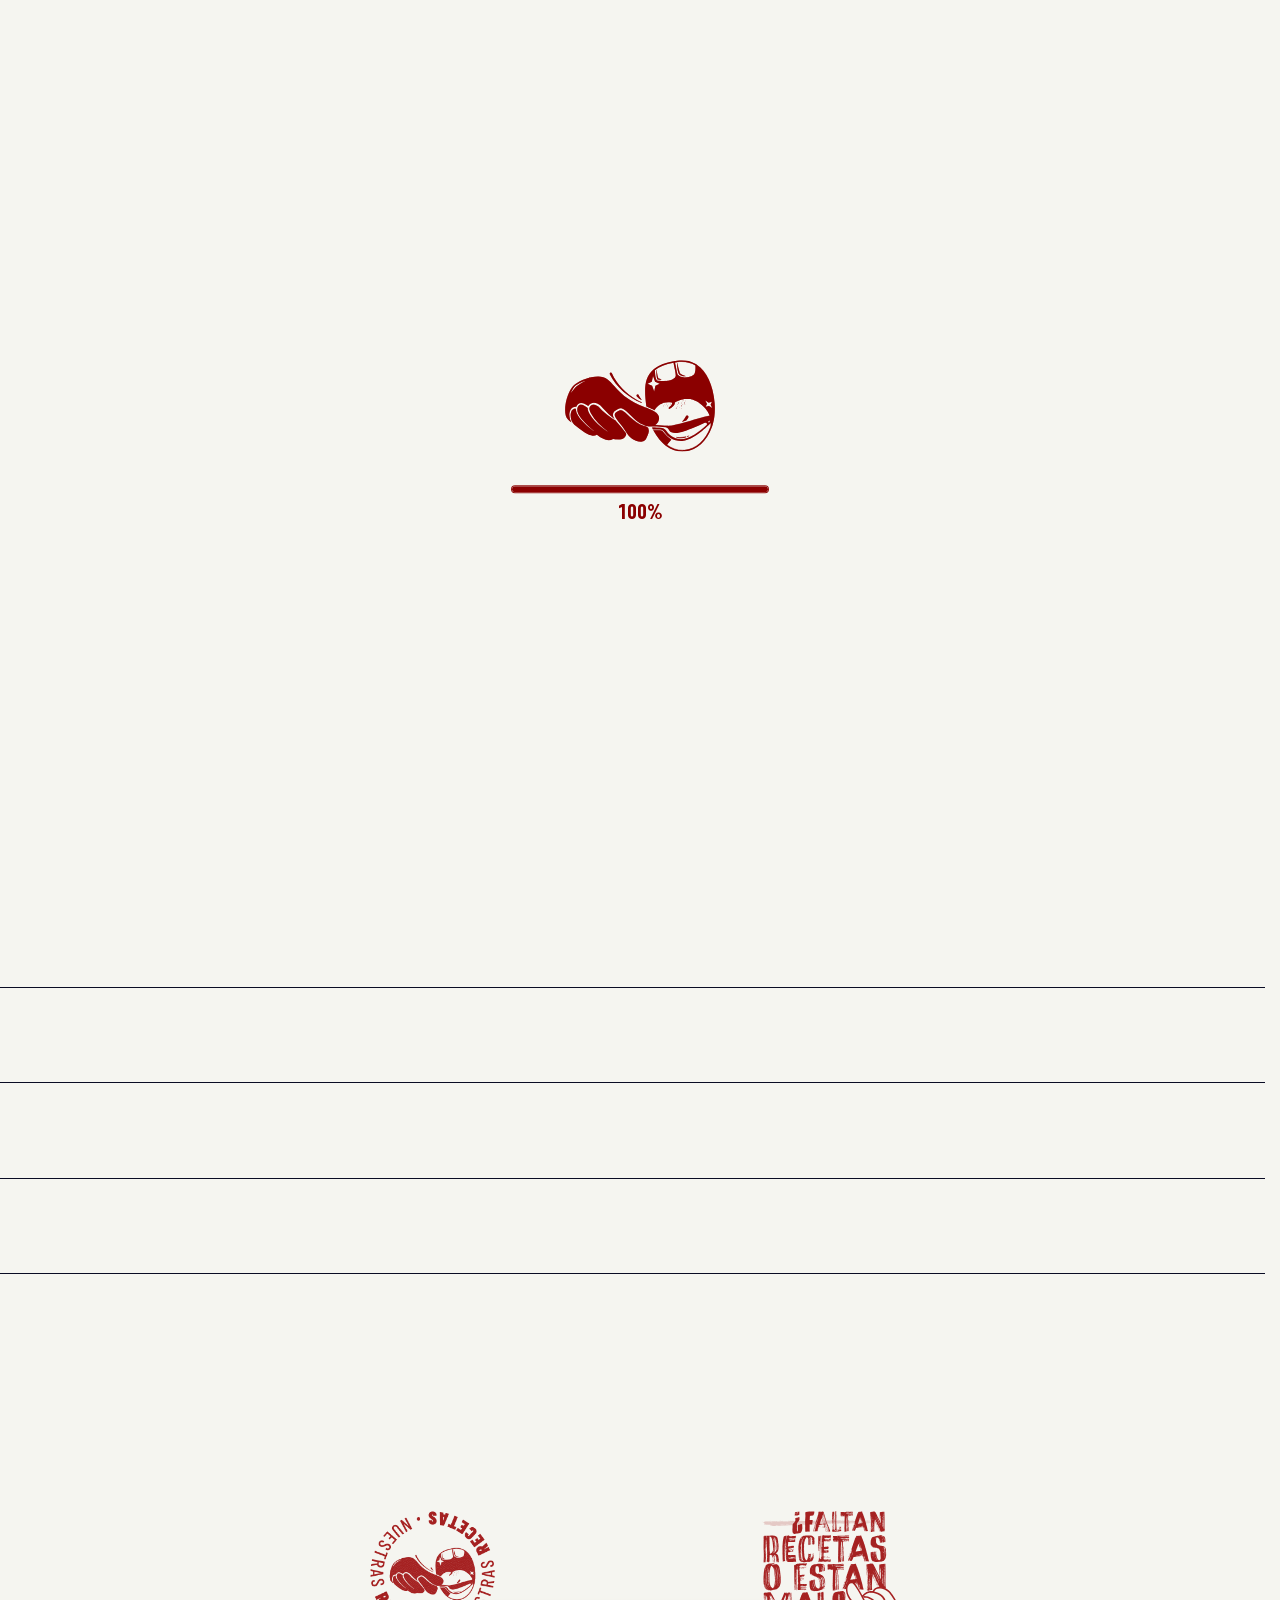
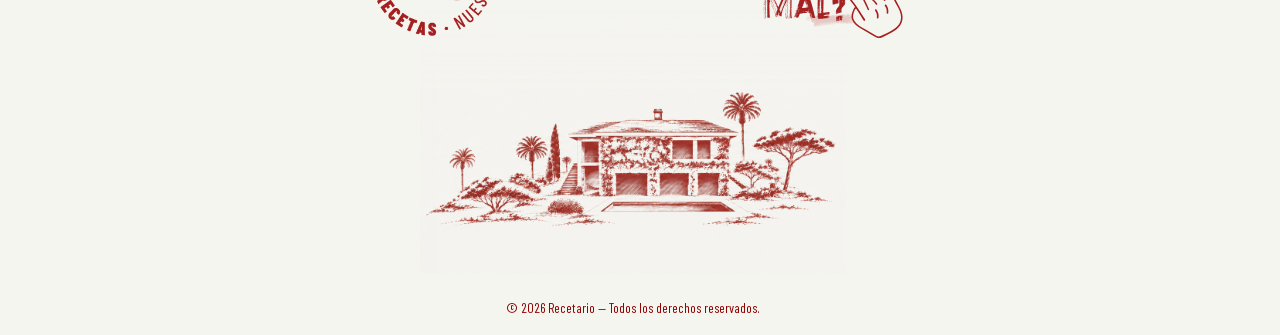
==== commit 05446099: "Update recipes, footer artwork and centered category photos" ====
--- a/index.html
+++ b/index.html
@@ -15,7 +15,7 @@
 	<link rel="icon" type="image/svg" sizes="32x32" href="./images/Logo_Recipes.svg?v=burgundy-20261118">
 	<link rel="preload" href="./fonts/BarlowCondensed-Bold-latin.woff2" as="font" type="font/woff2" crossorigin>
 	<link rel="stylesheet" href="./css/fonts.css?v=marker-aid-20261117">
-	<link rel="stylesheet" href="./css/footer.css?v=deferred-artwork-20261121">
+	<link rel="stylesheet" href="./css/footer.css?v=cta-hand-20261123">
 	<link rel="preload" href="./fonts/BarlowCondensed-Regular-latin.woff2" as="font" type="font/woff2" crossorigin>
 	<link rel="preload" href="./fonts/BarlowCondensed-Black-latin.woff2" as="font" type="font/woff2" crossorigin>
 	<link rel="preload" href="./fonts/PlayfairDisplay-Italic-latin.woff2" as="font" type="font/woff2" crossorigin>
@@ -49,8 +49,8 @@
 	
 
 	<link rel="preload" href="./fonts/BarlowCondensed-Medium-latin.woff2" as="font" type="font/woff2" crossorigin>
-	<script src="./data/recetas.js?v=mobile-refine-20261121" defer blocking="render"></script>
-	<script src="./js/app.js?v=load-tuning-20261121" defer blocking="render"></script>
+	<script src="./data/recetas.js?v=lubina-image-20261123" defer blocking="render"></script>
+	<script src="./js/app.js?v=footer-ten-seconds-20261123" defer blocking="render"></script>
 <link rel="stylesheet" href="css/menu-cuenta.css?v=release-20261120"></head>
 
 <body>
@@ -121,54 +121,17 @@
 
 <!-- FOOTER -->
 
-	<footer class="SiteFooter" id="Footer"><div class="FooterBrand"><img class="FooterLogo" src="./video/Logo_Circle_GIF.gif?v=transparent-20261023" data-animated-src="./video/Logo_Circle_GIF.gif?v=transparent-20261023" data-static-src="./images/Logo_Recipes.svg?v=burgundy-20261118" alt="Cuaderno de recetas" width="200" height="200" loading="lazy" decoding="async"></div><div class="FooterInvitation"><a href="./participa.html" aria-label="¿Faltan recetas o están mal? Ir a La Cuenta"><svg xmlns="http://www.w3.org/2000/svg" aria-hidden="true" focusable="false" data-name="Layer 2" viewBox="0 0 120.94 114.66">
-  <defs>
-    <style>
-      .FooterArt-1, .FooterArt-2 {
-        fill: #8b0000;
-      }
-      .FooterArt-3 {
-        font-size: 27.06px;
-      }
-      .FooterArt-4 {
-        font-size: 35.78px;
-      }
-      .FooterArt-5 {
-        opacity: .2;
-      }
-      .FooterArt-2 {
-        font-family: 'Marker Aid';
-      }
-      .FooterArt-6 {
-        letter-spacing: -.04em;
-      }
-      .FooterArt-7 {
-        letter-spacing: -.05em;
-      }
-      .FooterArt-8 {
-        letter-spacing: -.05em;
-      }
-      .FooterArt-9 {
-        letter-spacing: .02em;
-      }
-      .FooterArt-10 {
-        letter-spacing: .02em;
-      }
-      .FooterArt-11 {
-        letter-spacing: .02em;
-      }
-      .FooterArt-12 {
-        letter-spacing: 0em;
-      }
-    </style>
-  </defs>
-  <g id="FooterArtworkGroup">
-    <g>
-      <g transform="translate(.08 23.49)"><text data-reveal-word="" style="--word:0" class="FooterArt-2 FooterArt-3"><tspan class="FooterArt-11" x="0" y="0" xml:space="preserve">    ¿</tspan><tspan class="FooterArt-8" x="40.24" y="0">f</tspan><tspan class="FooterArt-11" x="49.28" y="0">a</tspan><tspan class="FooterArt-6" x="65.98" y="0">l</tspan><tspan class="FooterArt-8" x="75.23" y="0">t</tspan><tspan class="FooterArt-11" x="85.95" y="0">an</tspan></text><text data-reveal-word="" style="--word:1" class="FooterArt-2 FooterArt-4"><tspan class="FooterArt-10" x="0" y="29">r</tspan><tspan class="FooterArt-12" x="18.21" y="29">e</tspan><tspan class="FooterArt-10" x="33.6" y="29">ce</tspan><tspan class="FooterArt-7" x="67.66" y="29">t</tspan><tspan class="FooterArt-10" x="81.83" y="29">as</tspan></text><text data-reveal-word="" style="--word:2" class="FooterArt-2 FooterArt-4"><tspan class="FooterArt-10" x="0" y="56.06">o es</tspan><tspan class="FooterArt-7" x="62.44" y="56.06">t</tspan><tspan class="FooterArt-10" x="76.61" y="56.06">an</tspan></text><text data-reveal-word="" style="--word:3" class="FooterArt-2 FooterArt-4"><tspan class="FooterArt-12" x="0" y="83.12">M</tspan><tspan class="FooterArt-9" x="30.16" y="83.12">AL?</tspan></text></g>
-      
-    </g>
-  </g>
-</svg><img class="FooterInvitation_Texture" src="./images/footer-invitation-texture.svg" width="121" height="115" alt="" loading="lazy" decoding="async"></a></div><div class="FooterLandscape" aria-hidden="true"><img src="./images/footer-casa-final.jpg" alt="" width="1100" height="724" loading="lazy" decoding="async"></div><div class="FooterCopyright">© 2026 Recetario — Todos los derechos reservados.</div></footer>
+	<footer class="SiteFooter" id="Footer"><div class="FooterBrand"><img class="FooterLogo" src="./video/Logo_Circle_GIF.gif?v=transparent-20261023" data-animated-src="./video/Logo_Circle_GIF.gif?v=transparent-20261023" data-static-src="./images/Logo_Recipes.svg?v=burgundy-20261118" alt="Cuaderno de recetas" width="200" height="200" loading="lazy" decoding="async"></div><div class="FooterInvitation"><a href="./participa.html" aria-label="¿Faltan recetas o están mal? Ir a La Cuenta">
+		<svg aria-hidden="true" focusable="false" viewBox="0 0 134.71 121.73" data-footer-artwork="./images/navbar/FaltanRecetas_CTA.svg?v=footer-gif-color-20261123">
+		<g data-reveal-word style="--word:0"><use data-part="faltan"></use></g>
+		<g data-reveal-word style="--word:1"><use data-part="recetas"></use></g>
+		<g data-reveal-word style="--word:2"><use data-part="o-estan"></use></g>
+		<g data-reveal-word style="--word:3"><use data-part="mal"></use></g>
+		<use data-part="trazo-1"></use>
+		<use data-part="trazo-2"></use>
+		<g data-reveal-word style="--word:4"><use data-part="mano"></use></g>
+		</svg>
+	</a></div><div class="FooterLandscape" aria-hidden="true"><img src="./images/footer-casa-final.jpg" alt="" width="1100" height="724" loading="lazy" decoding="async"></div><div class="FooterCopyright">© 2026 Recetario — Todos los derechos reservados.</div></footer>
 
 
 <!-- JS SCRIPT -->
--- a/css/footer.css
+++ b/css/footer.css
@@ -15,7 +15,6 @@
 body>.SiteFooter>.FooterInvitation{grid-column:3;grid-row:1;width:clamp(112px,calc(3.214vw + 99.46px),155px);max-width:100%;z-index:1}
 .FooterInvitation a{position:relative;display:block;color:#8b0000;text-decoration:none}
 .FooterInvitation svg{display:block;width:100%;height:auto;overflow:visible}
-.FooterInvitation .FooterInvitation_Texture{position:absolute;inset:0;width:100%;height:100%;object-fit:contain;pointer-events:none}
 .FooterInvitation a:focus-visible{outline:2px solid #8b0000;outline-offset:8px}
 body>.SiteFooter>.FooterLandscape{grid-column:2/4;grid-row:2;width:clamp(240px,calc(13.303vw + 254.1px),484px);max-width:95vw;margin-top:calc(-1 * clamp(88px,calc(3.513vw + 74.3px),135px));pointer-events:none}
 body>.SiteFooter .FooterLandscape img{display:block;position:static;width:100%;height:auto;max-width:100%;max-height:none;aspect-ratio:1100/724;object-fit:contain;margin:0;padding:0;transform:none;translate:none;mix-blend-mode:darken;mask-image:linear-gradient(to bottom,transparent,#000 35%)}
@@ -23,12 +22,12 @@
 @media(max-width:700px){body>.SiteFooter>.FooterBrand{max-width:59vw}body>.SiteFooter>.FooterCopyright{padding-inline:60px}}
 @media(max-width:360px){body>.SiteFooter>.FooterBrand{width:210px}body>.SiteFooter>.FooterInvitation{width:100px}}
 
-@media(hover:hover) and (pointer:fine){
- .FooterInvitation svg{transform-origin:center;transition:transform .4s cubic-bezier(.22,.61,.36,1)}
- .FooterInvitation a:is(:hover,:focus-visible) svg{transform:none}
- .FooterInvitation a:is(:hover,:focus-visible) [data-reveal-word]{animation:footer-word-reveal .4s calc(var(--word)*.075s) both}
+@media(prefers-reduced-motion:no-preference){
+ .FooterInvitation a:focus-visible [data-reveal-word]{animation:footer-word-reveal .4s calc(var(--word)*.075s) both}
+ @media(hover:hover) and (pointer:fine){
+  .FooterInvitation a:hover [data-reveal-word]{animation:footer-word-reveal .4s calc(var(--word)*.075s) both}
+ }
 }
 @keyframes footer-word-reveal{0%{transform:scale(1)}55%{transform:scale(1.065)}100%{transform:scale(1.02)}}
-@media(prefers-reduced-motion:reduce){.FooterInvitation svg{transition:none!important}.FooterInvitation [data-reveal-word]{animation:none!important}.FooterInvitation a:is(:hover,:focus-visible) svg{transform:none}}
 
-.FooterInvitation [data-reveal-word]{transform-box:fill-box;transform-origin:center;opacity:1}
+.FooterInvitation [data-reveal-word]{transform-box:fill-box;transform-origin:center}
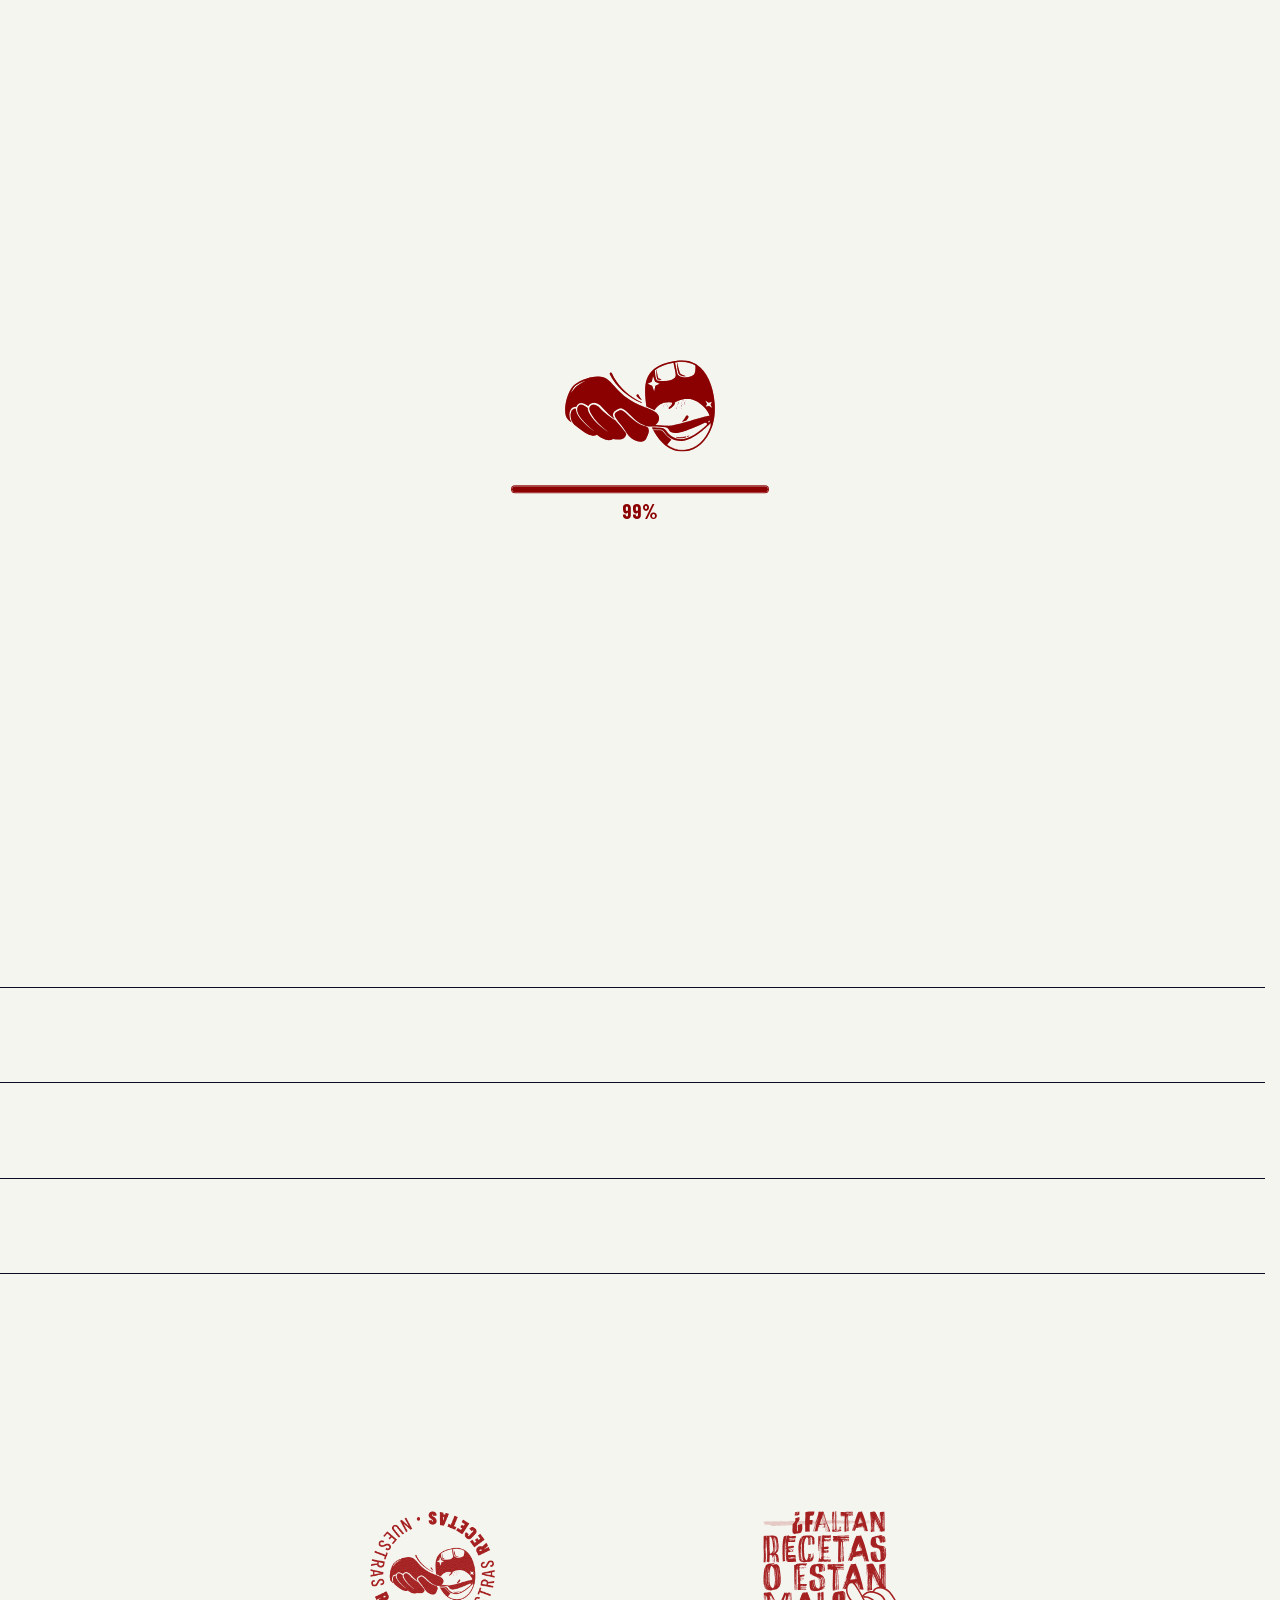
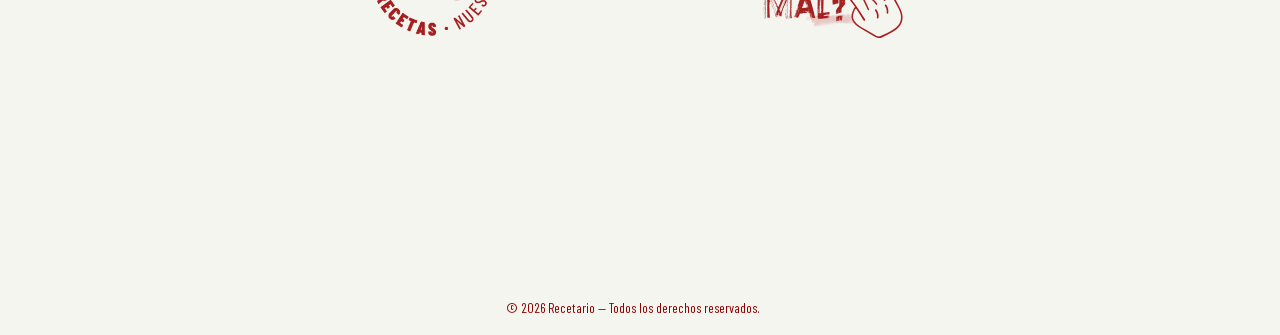
==== commit 4ca6338d: "Fix footer colors and add home screen icons" ====
--- a/index.html
+++ b/index.html
@@ -13,6 +13,8 @@
 	</script>
 	<title>Cuaderno de recetas</title>
 	<link rel="icon" type="image/svg" sizes="32x32" href="./images/Logo_Recipes.svg?v=burgundy-20261118">
+	<link rel="apple-touch-icon" sizes="180x180" href="./images/recetario-touch.png">
+	<link rel="manifest" href="./recetario.webmanifest">
 	<link rel="preload" href="./fonts/BarlowCondensed-Bold-latin.woff2" as="font" type="font/woff2" crossorigin>
 	<link rel="stylesheet" href="./css/fonts.css?v=marker-aid-20261117">
 	<link rel="stylesheet" href="./css/footer.css?v=cta-hand-20261123">
@@ -50,7 +52,7 @@
 
 	<link rel="preload" href="./fonts/BarlowCondensed-Medium-latin.woff2" as="font" type="font/woff2" crossorigin>
 	<script src="./data/recetas.js?v=lubina-image-20261123" defer blocking="render"></script>
-	<script src="./js/app.js?v=footer-ten-seconds-20261123" defer blocking="render"></script>
+	<script src="./js/app.js?v=footer-four-seconds-20261128" defer blocking="render"></script>
 <link rel="stylesheet" href="css/menu-cuenta.css?v=release-20261120"></head>
 
 <body>
@@ -122,7 +124,7 @@
 <!-- FOOTER -->
 
 	<footer class="SiteFooter" id="Footer"><div class="FooterBrand"><img class="FooterLogo" src="./video/Logo_Circle_GIF.gif?v=transparent-20261023" data-animated-src="./video/Logo_Circle_GIF.gif?v=transparent-20261023" data-static-src="./images/Logo_Recipes.svg?v=burgundy-20261118" alt="Cuaderno de recetas" width="200" height="200" loading="lazy" decoding="async"></div><div class="FooterInvitation"><a href="./participa.html" aria-label="¿Faltan recetas o están mal? Ir a La Cuenta">
-		<svg aria-hidden="true" focusable="false" viewBox="0 0 134.71 121.73" data-footer-artwork="./images/navbar/FaltanRecetas_CTA.svg?v=footer-gif-color-20261123">
+		<svg aria-hidden="true" focusable="false" viewBox="0 0 134.71 121.73" data-footer-artwork="./images/navbar/FaltanRecetas_CTA.svg?v=footer-fill-20261128">
 		<g data-reveal-word style="--word:0"><use data-part="faltan"></use></g>
 		<g data-reveal-word style="--word:1"><use data-part="recetas"></use></g>
 		<g data-reveal-word style="--word:2"><use data-part="o-estan"></use></g>
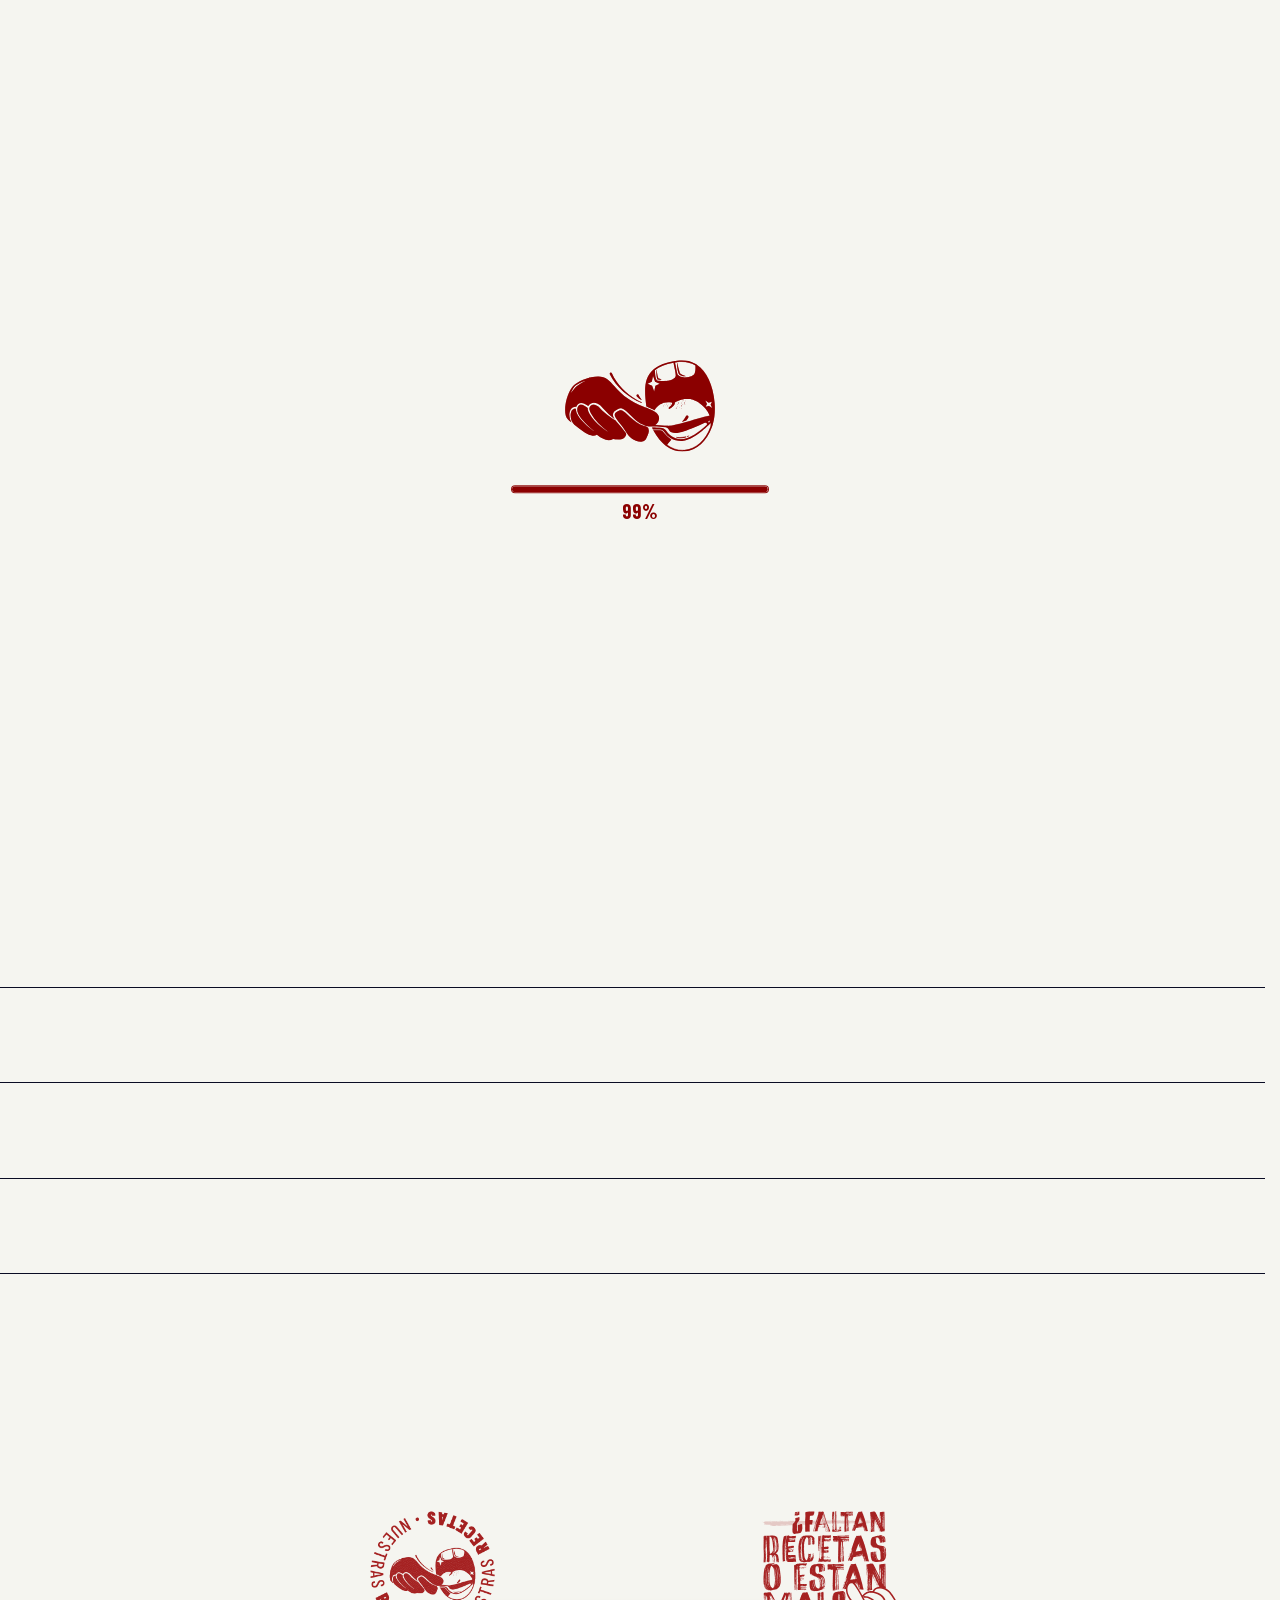
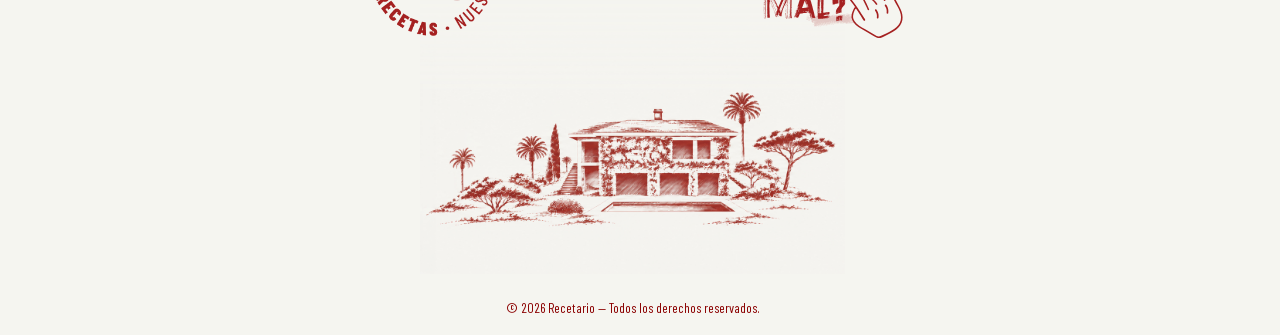
==== commit a43c7306: "Use a standard iPhone home screen icon path" ====
--- a/index.html
+++ b/index.html
@@ -13,7 +13,8 @@
 	</script>
 	<title>Cuaderno de recetas</title>
 	<link rel="icon" type="image/svg" sizes="32x32" href="./images/Logo_Recipes.svg?v=burgundy-20261118">
-	<link rel="apple-touch-icon" sizes="180x180" href="./images/recetario-touch.png">
+	<link rel="icon" type="image/png" sizes="180x180" href="./apple-touch-icon.png">
+	<link rel="apple-touch-icon" href="./apple-touch-icon.png">
 	<link rel="manifest" href="./recetario.webmanifest">
 	<link rel="preload" href="./fonts/BarlowCondensed-Bold-latin.woff2" as="font" type="font/woff2" crossorigin>
 	<link rel="stylesheet" href="./css/fonts.css?v=marker-aid-20261117">
